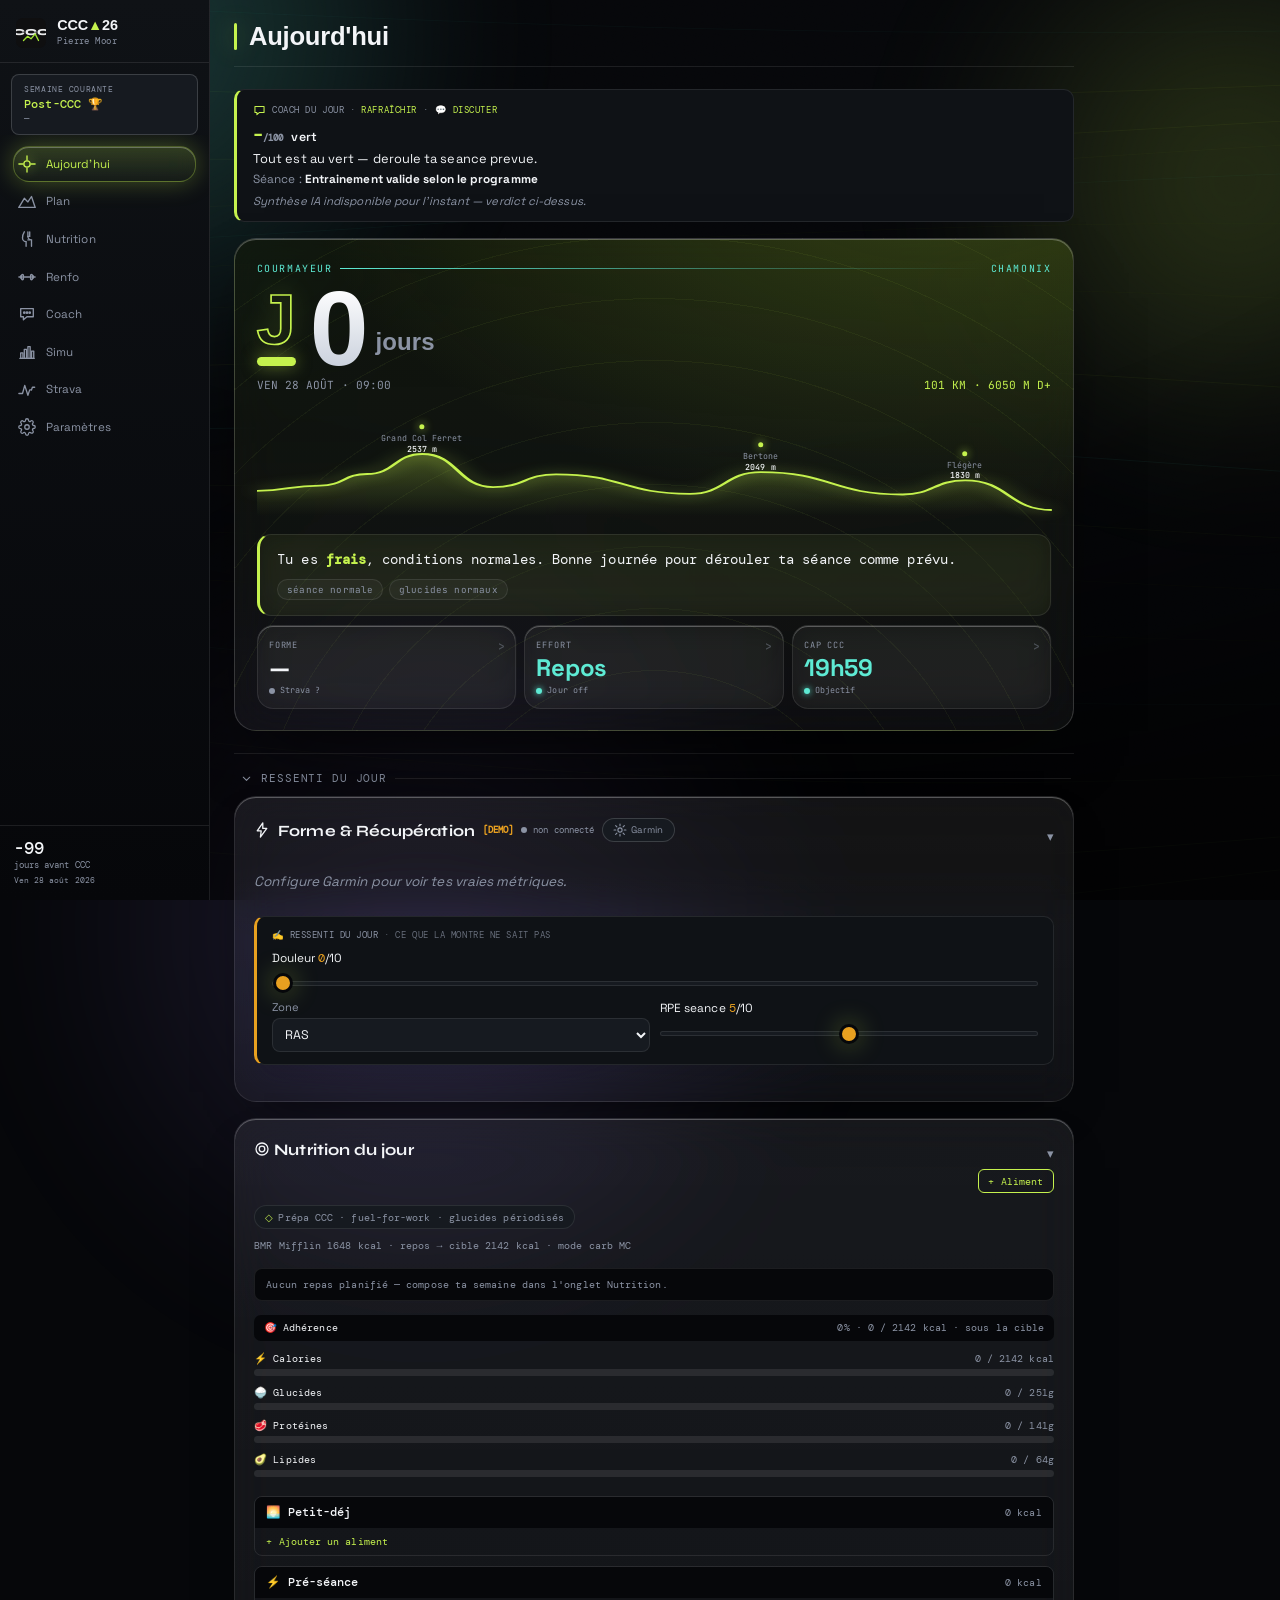
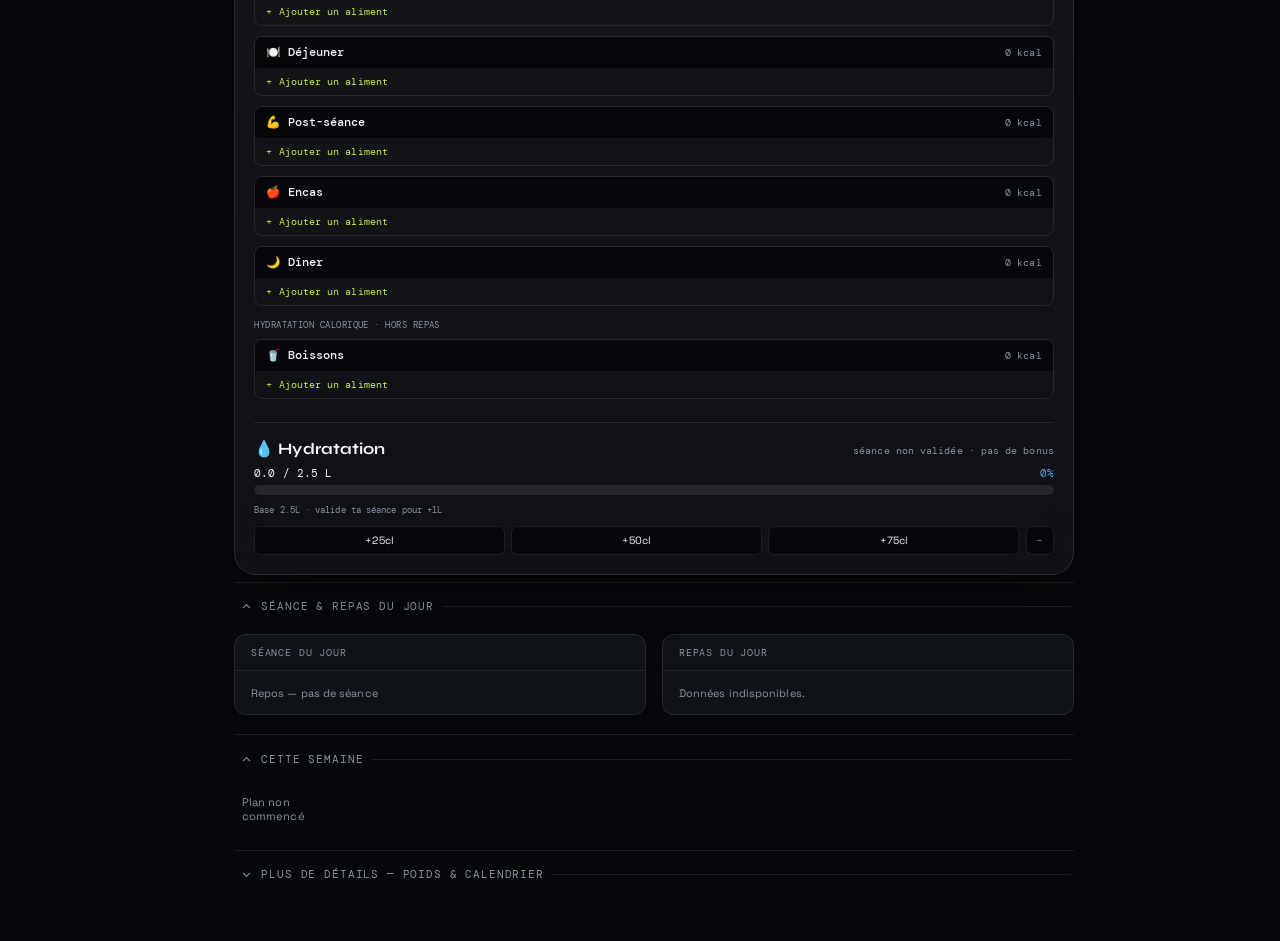
==== index.html @ d59de9a3 "Cockpit: carte Endurance Score (Garmin) dans la Forme + modale" ====
<!DOCTYPE html>
<html lang="fr">
<head>
<meta charset="UTF-8">
<meta name="viewport" content="width=device-width, initial-scale=1.0, viewport-fit=cover">
<title>CCC 2026 — Pierre Moor</title>
<link rel="manifest" href="[data-uri]">
<meta name="theme-color" content="#0f0f10">
<meta name="apple-mobile-web-app-capable" content="yes">
<meta name="apple-mobile-web-app-status-bar-style" content="black-translucent">
<meta name="apple-mobile-web-app-title" content="CCC 2026">
<link rel="icon" type="image/svg+xml" href='data:image/svg+xml,<svg xmlns="http://www.w3.org/2000/svg" viewBox="0 0 36 36"><rect width="36" height="36" rx="8" fill="%230f0f10"/><text x="18" y="20" font-family="sans-serif" font-weight="800" font-size="11" fill="%23e8e9ea" text-anchor="middle">CCC</text><path d="M9 27 L14 22 L18 25 L23 19 L27 27" fill="none" stroke="%23a3e635" stroke-width="1.6" stroke-linecap="round" stroke-linejoin="round"/></svg>'>
<link rel="apple-touch-icon" href="[data-uri]">
<style>
@import url('https://fonts.googleapis.com/css2?family=DM+Mono:wght@400;500&family=Syne:wght@700;800&family=Space+Grotesk:wght@400;500;700&display=swap');
@import url('https://fonts.googleapis.com/css2?family=Sora:wght@400;600;700;800&family=Space+Mono:wght@400;700&family=Bricolage+Grotesque:wght@400;700;800&family=Fraunces:opsz,wght@9..144,400;9..144,600;9..144,700&family=Hanken+Grotesk:wght@400;500;700&family=Unbounded:wght@400;700;800&family=JetBrains+Mono:wght@400;700&display=swap');

:root {
  --bg:#0f0f10; --surface:#16171a; --surface2:#1c1d21; --surface3:#202126;
  --border:#242528; --border2:#2e2f33; --text:#e8e9ea; --muted:#868992;
  --blue:#5ba3e8; --blue-bg:#0d2035;
  --green:#5ec27a; --green-bg:#0d2010;
  --orange:#e8a020; --orange-bg:#2a1a00;
  --red:#ef4444; --red-bg:#3a1010;
  --purple:#a78bfa; --purple-bg:#1e1535;
  --accent:#a3e635; --accent-dim:rgba(163,230,53,0.08); --accent-mid:rgba(163,230,53,0.18);
  --shadow:none;
  --sw:210px; --sw-c:54px;
}
html[data-theme="light"] {
  --bg:#f4f4f0; --surface:#ffffff; --surface2:#f4f4f0; --surface3:#ececE6;
  --border:#e3e3de; --border2:#d8d8d2; --text:#1a1a1c; --muted:#8a8d92;
  --blue:#3d7fc4; --blue-bg:#e3eef9;
  --green:#4e9c5f; --green-bg:#e6f3e9;
  --orange:#c47d10; --orange-bg:#fbf0dc;
  --red:#d63838; --red-bg:#fbe5e5;
  --purple:#8b6fe0; --purple-bg:#eee8fc;
  --accent:#6fa82a; --accent-dim:rgba(111,168,42,0.10); --accent-mid:rgba(111,168,42,0.20);
  --shadow:0 1px 3px rgba(0,0,0,0.06);
}
*{box-sizing:border-box;margin:0;padding:0;-webkit-tap-highlight-color:transparent}
html{scroll-behavior:smooth}
body{font-family:'Space Grotesk',-apple-system,sans-serif;font-weight:400;background:var(--bg);color:var(--text);min-height:100vh;display:flex;transition:background .25s ease,color .25s ease}

/* ── SIDEBAR ── */
.sidebar{position:fixed;top:0;left:0;bottom:0;width:var(--sw);background:var(--surface);border-right:1px solid var(--border);display:flex;flex-direction:column;z-index:200;transition:width .2s ease;overflow:hidden}
.sb-brand{padding:1.1rem 1rem 0.9rem;border-bottom:1px solid var(--border);display:flex;align-items:center;gap:0.7rem;flex-shrink:0}
.logo-svg{width:30px;height:30px;flex-shrink:0}
.sb-brand-text{}
.sb-brand-name{font-family:'Syne',sans-serif;font-weight:800;font-size:0.9rem;letter-spacing:-0.02em;white-space:nowrap;line-height:1}
.sb-brand-name span{color:var(--accent)}
.sb-brand-sub{font-family:'DM Mono',monospace;font-size:0.55rem;color:var(--muted);letter-spacing:0.05em;margin-top:2px}

.sb-week-block{margin:0.7rem 0.7rem 0;padding:0.55rem 0.75rem;background:var(--surface2);border:1px solid var(--border2);border-radius:8px;flex-shrink:0;overflow:hidden}
.sbw-label{font-family:'DM Mono',monospace;font-size:0.52rem;color:var(--muted);text-transform:uppercase;letter-spacing:0.07em;white-space:nowrap}
.sbw-val{font-family:'DM Mono',monospace;font-size:0.72rem;color:var(--accent);font-weight:500;margin-top:2px;white-space:nowrap}
.sbw-sub{font-family:'DM Mono',monospace;font-size:0.58rem;color:var(--muted);margin-top:1px;white-space:nowrap}

.sb-nav{flex:1;padding:0.7rem 0.45rem;display:flex;flex-direction:column;gap:2px;overflow-y:auto;overflow-x:hidden}
.sn{display:flex;align-items:center;gap:0.65rem;padding:0.55rem 0.65rem;border-radius:7px;cursor:pointer;border:none;background:transparent;color:var(--muted);text-align:left;transition:all .12s;width:100%;white-space:nowrap;position:relative}
.sn:hover{background:var(--surface2);color:var(--text)}
.sn.active{background:var(--accent-dim);color:var(--accent)}
.sn.active .sn-ico svg{stroke:var(--accent)}
.sn-plusbtn{display:none}
.plus-list{display:flex;flex-direction:column;gap:0.55rem}
.plus-row{display:flex;align-items:center;gap:0.85rem;width:100%;min-height:56px;padding:0.7rem 0.9rem;background:var(--surface);border:1px solid var(--border);border-radius:12px;cursor:pointer;text-align:left;color:var(--text);transition:background .12s}
.plus-row:hover,.plus-row:active{background:var(--surface2)}
.plus-ico{flex-shrink:0;display:flex;color:var(--accent)}
.plus-txt{flex:1;min-width:0;display:flex;flex-direction:column;gap:2px}
.plus-t{font-family:'Syne',sans-serif;font-weight:600;font-size:0.9rem;color:var(--text)}
.plus-s{font-family:'DM Mono',monospace;font-size:0.62rem;color:var(--muted)}
.plus-arr{flex-shrink:0;font-size:1.3rem;color:var(--muted);line-height:1}
.sn-ico{width:18px;height:18px;flex-shrink:0;display:flex;align-items:center;justify-content:center}
.sn-ico svg{width:18px;height:18px;stroke:currentColor}
.sn-lbl{font-size:0.73rem;font-family:'Space Grotesk',sans-serif;font-weight:400}
.sn-bdg{margin-left:auto;background:var(--red);color:white;font-size:0.5rem;font-family:'DM Mono',monospace;padding:1px 5px;border-radius:10px;min-width:16px;text-align:center;display:none}

.sb-foot{padding:0.75rem 0.85rem;border-top:1px solid var(--border);flex-shrink:0;overflow:hidden}
.sb-ccc{font-family:'DM Mono',monospace;font-size:0.58rem;color:var(--muted);white-space:nowrap;line-height:1.6}
.sb-ccc strong{display:block;font-size:1.05rem;color:var(--text);font-weight:500;line-height:1.2}

/* ── MAIN ── */
.main{margin-left:var(--sw);flex:1;min-height:100vh;transition:margin-left .2s ease}
.panel{display:none;padding:1.4rem 1.5rem 3rem}
.panel.active{display:block}
.inner{max-width:840px}

/* ── PAGE TITLE ── */
.ptitle{font-family:'Syne',sans-serif;font-weight:700;font-size:1.4rem;letter-spacing:-0.025em;margin-bottom:1.5rem;padding-bottom:0.85rem;border-bottom:1px solid var(--border);display:flex;align-items:baseline;gap:0.75rem;flex-wrap:wrap}
.ptitle-sub{font-family:'DM Mono',monospace;font-size:0.62rem;color:var(--muted);font-weight:400;letter-spacing:0.05em;text-transform:uppercase}

/* ── SEC ── */
.sec{font-family:'DM Mono',monospace;font-size:0.66rem;letter-spacing:0.12em;text-transform:uppercase;color:var(--muted);margin:2rem 0 0.85rem;padding-bottom:0.4rem;border-bottom:1px solid var(--border)}
.sec-first{margin-top:0}

/* ── BADGE ── */
.badge{font-family:'DM Mono',monospace;font-size:0.6rem;font-weight:500;padding:2px 8px;border-radius:20px;text-align:center;display:inline-block}
.lc{background:var(--blue-bg);color:var(--blue)}
.mc{background:var(--green-bg);color:var(--green)}
.hc{background:var(--orange-bg);color:var(--orange)}

/* ── TODAY ── */
.today-hero{background:var(--surface);border:1px solid var(--border);border-radius:12px;padding:1.3rem 1.4rem;margin-bottom:1.2rem;border-left:3px solid var(--accent);display:grid;grid-template-columns:1fr auto;gap:1.2rem;align-items:start}
.th-label{font-family:'DM Mono',monospace;font-size:0.64rem;color:var(--accent);text-transform:uppercase;letter-spacing:0.1em;margin-bottom:0.4rem}
.th-title{font-family:'Syne',sans-serif;font-weight:700;font-size:1.2rem;line-height:1.2;margin-bottom:0.4rem}
.th-sub{font-size:0.8rem;color:var(--muted);line-height:1.5;margin-bottom:0.75rem}
.th-pills{display:flex;gap:0.4rem;flex-wrap:wrap}
.th-stat{text-align:right}
.th-num{font-family:'Syne',sans-serif;font-weight:800;font-size:2rem;letter-spacing:-0.04em;color:var(--accent);line-height:1}
.th-numlab{font-family:'DM Mono',monospace;font-size:0.58rem;color:var(--muted);margin-top:2px}

.today-grid{display:grid;grid-template-columns:1fr 1fr;gap:1rem;margin-bottom:1.2rem}
.today-block{background:var(--surface);border:1px solid var(--border);border-radius:12px;overflow:hidden}
.tb-head{padding:0.7rem 1rem;border-bottom:1px solid var(--border);font-family:'DM Mono',monospace;font-size:0.64rem;color:var(--muted);text-transform:uppercase;letter-spacing:0.08em;display:flex;align-items:center;justify-content:space-between}
.tb-body{padding:0.9rem 1rem}

/* Training today */
.today-session{display:flex;flex-direction:column;gap:5px}
.ts-title{font-size:0.95rem;font-weight:500;line-height:1.3}
.ts-sub{font-size:0.78rem;color:var(--muted);line-height:1.5}
.ts-done-btn{margin-top:0.6rem;padding:7px 14px;border-radius:7px;border:1px solid var(--border2);background:transparent;color:var(--muted);font-size:0.72rem;font-family:'DM Mono',monospace;cursor:pointer;transition:all .15s;display:inline-block}
.ts-done-btn.done{background:var(--green-bg);border-color:var(--green);color:var(--green)}
.ts-tip{margin-top:0.6rem;font-size:0.74rem;line-height:1.5;color:var(--muted);background:var(--accent-dim);border-left:2px solid var(--accent);border-radius:0 6px 6px 0;padding:0.5rem 0.6rem;display:flex;gap:0.4rem;align-items:flex-start}
.ts-tip svg{flex-shrink:0;margin-top:1px}

/* Meal today */
.today-meal{display:flex;flex-direction:column;gap:7px}
.tm-row{display:flex;flex-direction:column;gap:2px}
.tm-label{font-family:'DM Mono',monospace;font-size:0.6rem;color:var(--muted);text-transform:uppercase;letter-spacing:0.05em}
.tm-val{font-size:0.8rem;line-height:1.4}
.tm-sep{height:1px;background:var(--border);margin:2px 0}

/* Week overview */
.week-strip{display:grid;grid-template-columns:repeat(7,1fr);gap:5px;margin-bottom:1.2rem}
.ws-day{background:var(--surface);border:1px solid var(--border);border-radius:8px;padding:6px 4px;min-width:0;display:flex;flex-direction:column;align-items:center;gap:4px;cursor:pointer;transition:all .12s}
.ws-day:hover{border-color:var(--border2)}
.ws-day.today{border-color:var(--accent);background:var(--accent-dim)}
.ws-day.done{opacity:0.45}
.ws-dname{font-family:'DM Mono',monospace;font-size:0.64rem;color:var(--muted);text-transform:uppercase}
.ws-day.today .ws-dname{color:var(--accent)}
.ws-check{width:14px;height:14px;border:1px solid var(--border2);border-radius:3px;display:flex;align-items:center;justify-content:center;font-size:8px;transition:all .12s}
.ws-day.done .ws-check{background:var(--green-bg);border-color:var(--green);color:var(--green)}
.ws-sess{font-size:0.62rem;color:var(--muted);text-align:center;line-height:1.3;padding:0 2px;width:100%;overflow-wrap:anywhere;word-break:break-word}
.ws-day.today .ws-sess{color:var(--text)}

/* Bloc repliable « Plus de détails » (3e couche) */
.more-block{margin-top:0.4rem;border-top:1px solid var(--border);padding-top:0.4rem}
.more-block>summary{list-style:none;cursor:pointer;display:flex;align-items:center;gap:0.5rem;padding:0.7rem 0.2rem;font-family:'DM Mono',monospace;font-size:0.66rem;letter-spacing:0.08em;text-transform:uppercase;color:var(--muted);transition:color .15s}
.more-block>summary::-webkit-details-marker{display:none}
.more-block>summary:hover{color:var(--text)}
.more-block>summary .more-chevron{transition:transform .2s ease;display:inline-flex}
.more-block[open]>summary .more-chevron{transform:rotate(180deg)}
.more-block>summary .more-line{flex:1;height:1px;background:var(--border)}
.more-inner{padding-top:0.6rem}

/* Carte « Objectifs S{n} » repliable (aperçu mini-barre visible même replié) */
.gauges-card>summary{list-style:none;cursor:pointer}
.gauges-card>summary::-webkit-details-marker{display:none}
.gauges-card .gauges-chevron{transition:transform .2s ease}
.gauges-card[open] .gauges-chevron{transform:rotate(180deg)}
.gauges-card[open] .gauges-mini{display:none}

/* ── PLAN ── */
.phase-bar{display:grid;grid-template-columns:repeat(5,1fr);gap:6px;margin-bottom:1.2rem}
.phase-seg{padding:9px 6px;border-radius:8px;text-align:center;border:1px solid var(--border)}
.m1{background:var(--blue-bg)} .m2{background:var(--green-bg)} .m3{background:var(--orange-bg)} .tap{background:var(--surface2)} .ccc-seg{background:var(--red-bg);border-color:var(--red)}
.pseg-l{font-family:'Syne',sans-serif;font-weight:700;font-size:0.74rem}
.pseg-s{font-size:0.62rem;margin-top:3px;opacity:.7}
.back-link{display:inline-flex;align-items:center;gap:0.35rem;background:var(--surface2,#1c1d21);border:1px solid var(--border,#242528);color:var(--text,#e8e9ea);font-family:'DM Mono',monospace;font-size:0.74rem;cursor:pointer;padding:0.6rem 1rem;border-radius:10px;margin-bottom:0.9rem;min-height:44px;box-sizing:border-box;-webkit-tap-highlight-color:transparent}
.back-link:active{background:var(--surface3,#202126);transform:scale(0.97)}
.m1 .pseg-l{color:var(--blue)} .m2 .pseg-l{color:var(--green)} .m3 .pseg-l{color:var(--orange)} .tap .pseg-l{color:var(--muted)} .ccc-seg .pseg-l{color:var(--red)}

.vol-row{display:flex;flex-direction:column;margin-bottom:6px}
.vol-main{display:flex;align-items:center;gap:8px}
.vlbl{font-size:0.66rem;color:var(--muted);font-family:'DM Mono',monospace;width:112px;flex-shrink:0}
.vbar{height:5px;border-radius:3px;background:var(--surface2);flex:1;overflow:hidden}
.vfill{height:100%;border-radius:3px;background:var(--blue);transition:width .8s ease}
.vval{font-size:0.68rem;color:var(--text);font-weight:500;width:40px;text-align:right;flex-shrink:0;font-family:'DM Mono',monospace}
.vevt{font-size:0.6rem;color:var(--orange);font-family:'DM Mono',monospace;padding-left:120px;margin-top:1px}

.p-tabs{display:flex;gap:5px;margin-bottom:9px;flex-wrap:wrap}
.p-tab{padding:7px 15px;font-size:0.78rem;border-radius:7px;border:1px solid var(--border);background:transparent;color:var(--muted);cursor:pointer;transition:all .15s;font-family:'Space Grotesk',sans-serif}
.p-tab.active{background:var(--surface2);color:var(--blue);border-color:var(--blue-bg)}
.p-wtabs{display:flex;gap:4px;margin-bottom:9px;flex-wrap:wrap}
.p-wtab{padding:5px 12px;font-size:0.72rem;border-radius:6px;border:1px solid var(--border);background:transparent;color:var(--muted);cursor:pointer;font-family:'DM Mono',monospace;transition:all .15s}
.p-wtab.active{background:var(--surface2);color:var(--text);border-color:var(--border2)}

.day-row{display:grid;grid-template-columns:72px 46px 1fr;gap:9px;align-items:start;padding:11px 13px;background:var(--surface);border:1px solid var(--border);border-radius:9px;margin-bottom:5px;cursor:pointer;transition:all .12s;user-select:none}
.day-row:hover{border-color:var(--border2)}
.day-row.special{border-color:#6b4a00;background:#1a1200}
.day-row.done{opacity:.4}
.dname{font-size:0.82rem;font-weight:600;display:flex;align-items:center;gap:5px}
.dcheck{width:15px;height:15px;border:1px solid var(--border2);border-radius:3px;flex-shrink:0;display:flex;align-items:center;justify-content:center;font-size:8px}
.day-row.done .dcheck{background:var(--green-bg);border-color:var(--green);color:var(--green)}
.stext{font-size:0.85rem;line-height:1.5}
.ssub{font-size:0.72rem;color:var(--muted);margin-top:2px;line-height:1.4}
.dmeta{font-family:'DM Mono',monospace;font-size:0.6rem;color:var(--muted);margin-top:3px}
.day-exp{display:inline-block;font-family:'DM Mono',monospace;font-size:0.58rem;color:var(--blue);margin-top:5px;cursor:pointer;user-select:none}
.day-exp.open{color:var(--accent)}
.wk-role{font-family:'DM Mono',monospace;font-size:0.62rem;text-transform:uppercase;letter-spacing:0.05em;padding:0.4rem 0.7rem;margin-bottom:8px;background:var(--surface);border-radius:7px;font-weight:700}
.day-detail{background:var(--surface2,#1c1d21);border:1px solid var(--border);border-top:none;border-radius:0 0 9px 9px;margin:-7px 0 7px;padding:0.75rem 0.9rem}
.dd-type{font-family:'Syne',sans-serif;font-weight:700;font-size:0.82rem;color:var(--text);display:flex;flex-wrap:wrap;align-items:center;gap:0.5rem;margin-bottom:0.5rem}
.dd-zone{font-family:'DM Mono',monospace;font-size:0.56rem;font-weight:400;color:var(--accent);background:var(--bg,#0f0f10);padding:0.15rem 0.45rem;border-radius:6px}
.dd-chips{display:flex;flex-wrap:wrap;gap:0.35rem;margin-bottom:0.5rem}
.dd-chip{display:inline-flex;align-items:center;gap:3px;font-family:'DM Mono',monospace;font-size:0.58rem;color:var(--muted);background:var(--bg,#0f0f10);padding:0.2rem 0.45rem;border-radius:6px}
.dd-renfo{margin-top:0.3rem}
.dd-renfo-h{display:flex;align-items:center;gap:0.35rem;font-family:'Syne',sans-serif;font-size:0.7rem;color:var(--text);margin-bottom:0.4rem}
.dd-exo{display:flex;justify-content:space-between;gap:0.6rem;padding:0.32rem 0;border-bottom:1px solid var(--border)}
.dd-exo-n{font-size:0.7rem;color:var(--text)}
.dd-exo-d{font-family:'DM Mono',monospace;font-size:0.58rem;color:var(--muted);text-align:right;flex-shrink:0}
.dd-renfo-note{font-family:'DM Mono',monospace;font-size:0.52rem;color:var(--muted);margin-top:0.45rem;font-style:italic}
.dd-brief{margin-top:0.5rem}
.dd-b-obj{font-size:0.7rem;color:var(--text);line-height:1.45;background:var(--bg,#0f0f10);border-radius:7px;padding:0.5rem 0.6rem;margin-bottom:0.6rem}
.dd-b-h{font-family:'DM Mono',monospace;font-size:0.56rem;text-transform:uppercase;letter-spacing:0.05em;color:var(--accent);margin:0.55rem 0 0.3rem}
.dd-b-h.warn-h{color:var(--orange)}
.dd-b-list{margin:0;padding-left:1.05rem;list-style:disc}
.dd-b-list li{font-size:0.68rem;color:var(--text);line-height:1.5;margin-bottom:0.28rem}
.dd-b-list.warn li{color:var(--muted)}
.dd-b-fuel{font-size:0.68rem;color:var(--text);line-height:1.45;background:rgba(224,138,40,0.08);border-left:2px solid var(--orange);border-radius:6px;padding:0.45rem 0.6rem;margin-top:0.55rem}
.dd-note{font-size:0.68rem;color:var(--text);margin-top:0.5rem;padding-left:0.5rem;border-left:2px solid var(--accent);line-height:1.4}
.dd-mode{font-family:'DM Mono',monospace;font-size:0.56rem;color:var(--muted);margin-top:0.6rem;line-height:1.4;display:flex;align-items:flex-start;gap:0.3rem}
.dd-actions{display:flex;flex-wrap:wrap;gap:0.4rem;margin-top:0.7rem;padding-top:0.6rem;border-top:1px solid var(--border)}
.dd-act{display:inline-flex;align-items:center;gap:0.3rem;font-family:'DM Mono',monospace;font-size:0.6rem;color:var(--text);background:var(--bg,#0f0f10);border:1px solid var(--border);border-radius:7px;padding:0.35rem 0.6rem;cursor:pointer;user-select:none}
.dd-act:hover{border-color:var(--accent);color:var(--accent)}
.wk-reset{text-align:center;margin:0.3rem 0 0.6rem}
.wk-reset .dd-act{color:var(--red,#e05260)}
.plan-pick-day{display:flex;align-items:center;gap:0.6rem;padding:0.55rem 0.7rem;border:1px solid var(--border);border-radius:9px;margin-bottom:0.45rem;background:var(--surface);cursor:pointer}
.plan-pick-day:hover{border-color:var(--accent)}
.plan-rep{display:flex;align-items:center;gap:0.5rem;padding:0.6rem 0.7rem;border:1px solid var(--border);border-radius:9px;margin-bottom:0.5rem;background:var(--surface);cursor:pointer;font-family:'DM Mono',monospace;font-size:0.72rem;color:var(--text)}
.plan-rep:hover{border-color:var(--accent)}

.cards{display:grid;grid-template-columns:repeat(auto-fit,minmax(140px,1fr));gap:8px}
.card{background:var(--surface);border:1px solid var(--border);border-radius:9px;padding:12px}
.ctitle{font-size:0.8rem;font-weight:600;margin-bottom:3px}
.cdesc{font-size:0.72rem;color:var(--muted);line-height:1.5}
.cwhen{font-size:0.64rem;color:var(--blue);margin-top:6px;padding-top:5px;border-top:1px solid var(--border);font-family:'DM Mono',monospace}
.bb3{display:grid;grid-template-columns:repeat(3,1fr);gap:6px;margin-top:8px}
.bbc{background:var(--surface2);border-radius:8px;padding:10px;text-align:center;border:1px solid var(--border)}
.bbr{font-family:'Syne',sans-serif;font-size:1rem;font-weight:700}
.bbl{font-size:0.62rem;color:var(--muted);margin-top:2px;font-family:'DM Mono',monospace}
.bbv{font-size:0.66rem;color:var(--blue);margin-top:3px}

/* ── NUTRITION ── */
.gabarits{display:grid;grid-template-columns:repeat(3,1fr);gap:7px;margin-bottom:1rem}
.gabarit{border-radius:9px;border:1px solid var(--border);overflow:hidden}
.gabarit-header{padding:0.6rem 0.85rem;display:flex;align-items:center;gap:0.4rem}
.gabarit.low .gabarit-header{background:var(--blue-bg);border-bottom:1px solid var(--blue)}
.gabarit.med .gabarit-header{background:var(--green-bg);border-bottom:1px solid var(--green)}
.gabarit.high .gabarit-header{background:var(--orange-bg);border-bottom:1px solid var(--orange)}
.ndot{width:6px;height:6px;border-radius:50%;flex-shrink:0}
.low .ndot{background:var(--blue)} .med .ndot{background:var(--green)} .high .ndot{background:var(--orange)}
.gname{font-family:'Syne',sans-serif;font-weight:700;font-size:0.71rem}
.low .gname{color:var(--blue)} .med .gname{color:var(--green)} .high .gname{color:var(--orange)}
.gtrig{font-family:'DM Mono',monospace;font-size:0.55rem;color:var(--muted);margin-left:auto}
.gbody{padding:0.7rem 0.85rem;background:var(--surface)}
.ggoal{font-size:0.64rem;color:var(--muted);font-style:italic;margin-bottom:0.6rem;line-height:1.5}
.meal{display:flex;gap:0.4rem;margin-bottom:0.4rem}
.mtime{font-family:'DM Mono',monospace;font-size:0.53rem;color:var(--muted);min-width:38px;padding-top:1px;text-transform:uppercase;letter-spacing:0.04em}
.mcont{font-size:0.65rem;line-height:1.5;opacity:.88}
.mqty{font-family:'DM Mono',monospace;font-size:0.55rem;color:var(--blue);font-weight:500;margin-left:2px}
.ghack{margin-top:0.6rem;padding:0.4rem 0.55rem;background:var(--accent-dim);border-left:2px solid var(--accent);border-radius:0 4px 4px 0;font-size:0.6rem;color:var(--accent);line-height:1.5}
.banque{display:grid;grid-template-columns:repeat(2,1fr);gap:7px;margin-bottom:1rem}
.bc{background:var(--surface);border:1px solid var(--border);border-radius:9px;padding:0.75rem 0.85rem}
.bc-title{font-family:'Syne',sans-serif;font-weight:700;font-size:0.7rem;margin-bottom:0.1rem}
.bc-note{font-size:0.58rem;color:var(--muted);font-style:italic;margin-bottom:0.45rem}
.tags{display:flex;flex-wrap:wrap;gap:0.22rem}
.tag{font-family:'DM Mono',monospace;font-size:0.56rem;padding:2px 5px;border-radius:4px;border:1px solid var(--border2);color:var(--text);opacity:.75}
.tag.sub{opacity:.38;border-style:dashed}
.algo{background:var(--surface);border:1px solid var(--border);border-radius:9px;padding:0.9rem 1rem}
.atitle{font-family:'Syne',sans-serif;font-weight:700;font-size:0.8rem;margin-bottom:0.3rem;color:var(--accent)}
.ascen{font-size:0.65rem;color:var(--muted);font-style:italic;margin-bottom:0.7rem;line-height:1.5}
.asteps{display:flex;flex-direction:column;gap:0.38rem}
.astep{display:flex;gap:0.65rem;align-items:flex-start}
.asnum{font-family:'DM Mono',monospace;font-size:0.55rem;color:var(--accent);background:var(--accent-dim);border-radius:50%;width:16px;height:16px;display:flex;align-items:center;justify-content:center;flex-shrink:0}
.aslbl{font-size:0.58rem;color:var(--muted);font-family:'DM Mono',monospace;min-width:50px}
.ascont{font-size:0.68rem;line-height:1.5;opacity:.9}
.ares{margin-top:0.7rem;padding:0.5rem 0.75rem;background:var(--accent-dim);border-radius:6px;font-size:0.65rem;color:var(--accent);line-height:1.5}
.cleg{display:flex;gap:0.45rem;flex-wrap:wrap;padding:0.55rem 0.85rem;background:var(--surface2);border:1px solid var(--border);border-radius:7px;margin-bottom:1rem;align-items:center}
.cleg-lbl{font-family:'DM Mono',monospace;font-size:0.57rem;color:var(--muted);margin-right:0.3rem}

/* ── AGENDA ── */
.ag-nav{display:flex;gap:3px;flex-wrap:wrap;margin-bottom:0.9rem}
.ag-btn{font-family:'DM Mono',monospace;font-size:0.57rem;padding:3px 8px;border-radius:5px;border:1px solid var(--border);background:transparent;color:var(--muted);cursor:pointer;transition:all .12s}
.ag-btn:hover{color:var(--text);border-color:var(--border2);background:var(--surface2)}
.ag-btn.active{background:var(--surface2);color:var(--accent);border-color:var(--accent)}
.ag-head{display:flex;align-items:center;gap:0.65rem;flex-wrap:wrap;margin-bottom:0.7rem;padding-bottom:0.65rem;border-bottom:1px solid var(--border)}
.ag-htitle{font-family:'Syne',sans-serif;font-weight:800;font-size:0.9rem;letter-spacing:-0.02em}
.ag-hmeta{font-family:'DM Mono',monospace;font-size:0.58rem;color:var(--muted)}
.ag-pill{font-family:'DM Mono',monospace;font-size:0.55rem;font-weight:500;padding:2px 7px;border-radius:20px;margin-left:auto}
.ag-pill.m1{background:var(--blue-bg);color:var(--blue)}
.ag-pill.m2{background:var(--green-bg);color:var(--green)}
.ag-pill.m3{background:var(--orange-bg);color:var(--orange)}
.ag-pill.tap{background:var(--surface2);color:var(--muted)}
.ag-pill.race{background:var(--red-bg);color:var(--red)}
.ag-grid{display:grid;grid-template-columns:repeat(7,1fr);gap:4px;margin-bottom:1rem}
.ag-day{background:var(--surface);border:1px solid var(--border);border-radius:7px;overflow:hidden;display:flex;flex-direction:column}
.ag-day.special{border-color:#6b4a00;background:#1a1200}
.ag-day.ag-today{border-color:var(--accent);background:var(--accent-dim)}
.ag-dhead{padding:4px 6px;border-bottom:1px solid var(--border);display:flex;flex-direction:column;gap:2px}
.ag-dname{font-family:'Syne',sans-serif;font-weight:700;font-size:0.6rem}
.ag-dbody{padding:4px 6px;flex:1;display:flex;flex-direction:column;gap:3px}
.ag-meal{display:flex;flex-direction:column;gap:1px}
.ag-mlbl{font-family:'DM Mono',monospace;font-size:0.47rem;color:var(--muted);text-transform:uppercase;letter-spacing:0.04em}
.ag-mcont{font-size:0.59rem;line-height:1.4;opacity:.85}
.ag-msep{height:1px;background:var(--border);margin:2px 0}

/* ── RENFO ── */
.renfo-grid{display:grid;grid-template-columns:1fr 1fr;gap:7px;margin-bottom:1rem}
.rc{background:var(--surface);border:1px solid var(--border);border-radius:9px;overflow:hidden}
.rc-head{padding:0.6rem 0.85rem;border-bottom:1px solid var(--border)}
.rc-head.exc{background:var(--blue-bg)} .rc-head.plio{background:var(--orange-bg)}
.rc-head.gai{background:var(--green-bg)} .rc-head.chev{background:var(--purple-bg)}
.rc-title{font-family:'Syne',sans-serif;font-weight:700;font-size:0.71rem}
.rc-head.exc .rc-title{color:var(--blue)} .rc-head.plio .rc-title{color:var(--orange)}
.rc-head.gai .rc-title{color:var(--green)} .rc-head.chev .rc-title{color:var(--purple)}
.rc-body{padding:0.6rem 0.85rem}
.ex{padding:5px 0;border-bottom:1px solid var(--border)}
.ex:last-child{border-bottom:none}
.ex-h{display:flex;justify-content:space-between;align-items:flex-start;gap:5px;margin-bottom:2px}
.ex-n{font-size:0.69rem;font-weight:500}
.ex-s{font-family:'DM Mono',monospace;font-size:0.57rem;color:var(--accent);font-weight:500;white-space:nowrap;flex-shrink:0}
.ex-c{font-size:0.61rem;color:var(--muted);line-height:1.5}
.ex-bb{font-family:'DM Mono',monospace;font-size:0.52rem;margin-top:2px;padding:1px 5px;border-radius:10px;background:var(--surface2);color:var(--muted);display:inline-block}

/* Chrono */
.chrono{background:var(--surface2);border:1px solid var(--border);border-radius:10px;padding:0.85rem 1rem;margin-bottom:1rem;display:flex;align-items:center;gap:1rem}
.ch-time{font-family:'DM Mono',monospace;font-size:2rem;font-weight:500;color:var(--accent);min-width:100px;letter-spacing:0.02em}
.ch-lbl{font-family:'DM Mono',monospace;font-size:0.56rem;color:var(--muted);margin-top:2px}
.ch-btns{display:flex;gap:5px;margin-left:auto}
.ch-btn{font-family:'DM Mono',monospace;font-size:0.62rem;padding:6px 13px;border-radius:6px;border:1px solid var(--border2);background:var(--surface);color:var(--text);cursor:pointer;transition:all .15s}
.ch-btn.go{background:var(--accent-dim);border-color:var(--accent);color:var(--accent)}
.ch-btn:hover{border-color:var(--text)}

/* Programme */
.ptabs{display:flex;gap:3px;margin-bottom:7px}
.ptab{padding:5px 12px;font-size:0.68rem;border-radius:6px;border:1px solid var(--border);background:transparent;color:var(--muted);cursor:pointer;font-family:'Space Grotesk',sans-serif;transition:all .15s}
.ptab.active{background:var(--surface2);color:var(--purple);border-color:var(--purple-bg)}
.pwg{display:grid;grid-template-columns:repeat(2,1fr);gap:5px}
.pd{background:var(--surface);border:1px solid var(--border);border-radius:8px;padding:0.65rem 0.8rem}
.pd-name{font-family:'Syne',sans-serif;font-weight:700;font-size:0.7rem;margin-bottom:0.45rem}
.pd-ex{font-size:0.65rem;padding:3px 0;border-bottom:1px solid var(--border);display:flex;justify-content:space-between;align-items:baseline;gap:5px}
.pd-ex:last-child{border-bottom:none}
.pd-sets{font-family:'DM Mono',monospace;font-size:0.57rem;color:var(--accent);white-space:nowrap;flex-shrink:0}
.pnote{font-size:0.62rem;color:var(--muted);font-style:italic;margin-bottom:0.65rem;padding:0.45rem 0.7rem;background:var(--accent-dim);border-radius:6px;border-left:2px solid var(--accent);line-height:1.5}

/* ── RESPONSIVE ── */
@media(max-width:900px){
  :root{--sw:54px}
  .sb-brand-text,.sbw-label,.sbw-val,.sbw-sub,.sn-lbl,.sb-week-block{display:none}
  .sb-brand{padding:0.75rem;justify-content:center}
  .sn{justify-content:center;padding:0.7rem 0.45rem}
  .sn-ico{width:20px;height:20px}
  .sn-ico svg{width:20px;height:20px}
  .sb-nav{padding:0.45rem 0.2rem}
  .panel{padding:1rem 0.9rem 2.5rem}
  .gabarits,.ag-grid{grid-template-columns:repeat(2,1fr)}
  .banque,.renfo-grid,.pwg{grid-template-columns:1fr}
  .phase-bar{grid-template-columns:repeat(3,1fr)}
  .today-grid{grid-template-columns:1fr}
  .week-strip{grid-template-columns:repeat(4,1fr)}
}
@media(max-width:480px){
  .ag-grid{grid-template-columns:repeat(2,1fr)}
  .gabarits{grid-template-columns:1fr}
  .cards{grid-template-columns:repeat(2,1fr)}
  .week-strip{grid-template-columns:repeat(4,1fr)}
}

/* ═══════════════════════════════════════════════════════════
   MOBILE-FIRST — refonte ergonomie iPhone (Safari + PWA)
   Sidebar → barre de navigation en bas (pouce-friendly)
   ═══════════════════════════════════════════════════════════ */
@media (max-width: 768px) {
  /* La sidebar latérale devient une barre de navigation en bas */
  .sidebar {
    top: auto; bottom: 0; left: 0; right: 0;
    width: 100% !important; height: auto;
    flex-direction: row; align-items: stretch;
    border-right: none; border-top: 1px solid var(--border);
    z-index: 300;
    padding-bottom: env(safe-area-inset-bottom, 0);
    background: var(--surface);
  }
  /* Masquer brand et semaine dans la barre du bas (PAS le footer : il porte le toggle thème) */
  .sb-brand, .sb-week-block { display: none !important; }
  /* Toggle thème : footer sorti de la barre, aligné à droite au niveau du titre de page */
  .main { position: relative; }
  .sb-foot { display: block !important; position: absolute; top: calc(env(safe-area-inset-top, 0px) + 1rem); right: 0.85rem; bottom: auto; left: auto; width: auto; padding: 0 !important; border: none !important; background: transparent !important; z-index: 50; overflow: visible !important; }
  .sb-foot .sb-ccc { display: none !important; }
  #theme-toggle {
    width: auto !important; margin: 0 !important;
    padding: 0.3rem 0.6rem !important; border-radius: 6px !important;
    background: transparent !important; border: 1px solid var(--accent, #a3e635) !important;
    color: var(--accent, #a3e635) !important;
    font-family: 'DM Mono', monospace !important; font-size: 0.6rem !important;
    box-shadow: none !important;
  }
  #theme-toggle #theme-toggle-lbl { display: none !important; }
  #theme-toggle #theme-toggle-icon { font-size: 0.85rem; line-height: 1; }
  /* Laisser de la place au toggle pour ne pas chevaucher un titre long */
  .ptitle { padding-right: 3.2rem; }
  /* La nav prend toute la largeur, items répartis */
  .sb-nav {
    display: flex !important; flex-direction: row !important;
    width: 100%; padding: 0 !important; gap: 0;
    justify-content: space-around; align-items: stretch;
    overflow: visible;
  }
  .sn {
    flex: 1; flex-direction: column !important; gap: 3px !important;
    justify-content: center !important; align-items: center;
    padding: 0.5rem 0.2rem !important; border-radius: 0 !important;
    font-size: 0.5rem;
  }
  .sn-lbl {
    display: block !important; font-size: 0.62rem !important;
    white-space: nowrap; letter-spacing: 0;
  }
  .sn-ico { width: 22px !important; height: 22px !important; }
  .sn-ico svg { width: 22px !important; height: 22px !important; }
  .sn.active { background: transparent !important; }
  .sn.active .sn-lbl { color: var(--accent); }
  /* Bottom-bar mobile : 5 primaires + Plus. Les secondaires passent dans l'onglet Plus. */
  .sn-more { display: none !important; }
  .sn-plusbtn { display: flex !important; }

  /* Le contenu principal n'a plus de marge gauche, mais une marge basse pour la barre */
  .main { margin-left: 0 !important; padding-bottom: 70px; }
  .panel { padding: 1rem 0.85rem calc(80px + env(safe-area-inset-bottom, 0)) !important; }

  /* Titre de page plus compact */
  .ptitle { font-size: 1.05rem !important; margin-bottom: 0.9rem; padding-top: env(safe-area-inset-top, 0); }

  /* Toutes les grilles inline à colonnes multiples passent en lisible */
  .today-grid, .cards, .gabarits, .ag-grid, .banque, .renfo-grid, .pwg {
    grid-template-columns: 1fr !important;
  }
  /* Les tuiles métriques Garmin : 2 colonnes max, jamais serrées */
  [style*="repeat(auto-fit,minmax(130px"], [style*="repeat(auto-fit,minmax(135px"] {
    grid-template-columns: repeat(2, 1fr) !important;
  }

  /* Modales : prennent tout l'écran avec marges minimes + scroll */
  [id$="-overlay"] > div, [id$="-modal"] > div {
    max-width: 100% !important; width: 100% !important;
    max-height: 90vh !important;
    margin: 0 0.5rem;
  }

  /* Cartes : padding réduit pour gagner de la largeur utile */
  .forme-block,
  [id="garmin-activities-card"], [id="garmin-gauges-card"], [id="nutri-hydra-card"] {
    padding: 1rem !important;
  }

  /* Tableaux larges (édition plan) : scroll horizontal propre */
  table { font-size: 0.65rem; }

  /* Inputs assez grands pour le tactile (évite le zoom auto iOS si >=16px) */
  input, select, textarea { font-size: 16px !important; }
}

@media (max-width: 400px) {
  /* Très petits écrans : tuiles métriques en 1 colonne si vraiment étroit */
  .week-strip, .ag-grid { gap: 2px; }
  .ptitle-sub { display: none; }
}

.live-clock {
  display: flex; flex-direction: column; align-items: flex-end;
  font-family: 'DM Mono', monospace;
}
.lc-time { font-size: 1.4rem; font-weight: 500; color: var(--accent); letter-spacing: 0.05em; line-height: 1; }
.lc-date { font-size: 0.65rem; color: var(--muted); margin-top: 4px; letter-spacing: 0.04em; }

.mini-cal {
  background: var(--surface); border: 1px solid var(--border);
  border-radius: 10px; padding: 0.85rem 1rem; margin-bottom: 1rem;
}
.mc-head {
  display: flex; align-items: center; justify-content: space-between;
  margin-bottom: 0.65rem;
}
.mc-month {
  font-family: 'Syne', sans-serif; font-weight: 700; font-size: 0.85rem;
  text-transform: capitalize;
}
.mc-nav {
  display: flex; gap: 4px;
}
.mc-arrow {
  background: var(--surface2); border: 1px solid var(--border2);
  color: var(--muted); width: 22px; height: 22px;
  border-radius: 5px; cursor: pointer;
  display: flex; align-items: center; justify-content: center;
  font-size: 0.7rem; transition: all 0.15s;
}
.mc-arrow:hover { color: var(--text); border-color: var(--text); }
.mc-grid {
  display: grid; grid-template-columns: repeat(7, 1fr); gap: 3px;
}
.mc-dh {
  font-family: 'DM Mono', monospace; font-size: 0.5rem;
  color: var(--muted); text-align: center; padding: 4px 0;
  text-transform: uppercase; letter-spacing: 0.05em;
}
.mc-cell {
  aspect-ratio: 1; display: flex; flex-direction: column;
  align-items: center; justify-content: center; gap: 1px;
  border-radius: 5px; cursor: pointer;
  font-family: 'DM Mono', monospace; font-size: 0.65rem;
  position: relative; transition: all 0.12s;
  border: 1px solid transparent;
}
.mc-cell:hover { background: var(--surface2); }
.mc-cell.other { color: var(--border2); cursor: default; }
.mc-cell.other:hover { background: transparent; }
.mc-cell.today {
  background: var(--accent-dim); border-color: var(--accent);
  color: var(--accent); font-weight: 500;
}
.mc-cell.in-plan {
  background: var(--blue-bg);
  color: var(--blue);
}
.mc-cell.today.in-plan {
  background: var(--accent-dim); color: var(--accent);
}
.mc-cell.ccc {
  background: var(--red-bg); color: var(--red);
  border-color: var(--red); font-weight: 600;
}
.mc-cell.has-session::after {
  content: ''; width: 3px; height: 3px; border-radius: 50%;
  background: var(--accent); position: absolute; bottom: 3px;
}
.mc-cell.has-session.today::after { background: var(--accent); }
.mc-cell.has-session.done::after { background: var(--green); }

/* ── JOURNAL (historique consultable) ── */
#journal-cal .mc-cell.future { color: var(--border2); cursor: default; }
#journal-cal .mc-cell.future:hover { background: transparent; }
#journal-cal .mc-cell.has-data::after {
  content: ''; width: 4px; height: 4px; border-radius: 50%;
  background: var(--accent); position: absolute; bottom: 3px;
}
#journal-cal .mc-cell.sel {
  background: var(--accent-dim); border-color: var(--accent);
  color: var(--accent); font-weight: 600;
}
#journal-cal .mc-cell.sel.has-data::after { background: var(--accent); }
.jd-date { font-family: 'Syne', sans-serif; font-weight: 700; font-size: 1rem; margin-bottom: 0.6rem; text-transform: capitalize; }
.jd-card { background: var(--surface); border: 1px solid var(--border); border-radius: 10px; padding: 0.9rem 1rem; margin-bottom: 1rem; }
.jd-empty { color: var(--muted); font-family: 'DM Mono', monospace; font-size: 0.7rem; text-align: center; padding: 1.4rem 0; }
.jd-slot { margin-bottom: 0.7rem; }
.jd-slot:last-child { margin-bottom: 0; }
.jd-slot-h { font-family: 'Syne', sans-serif; font-weight: 700; font-size: 0.78rem; margin-bottom: 0.25rem; }
.jd-item { display: flex; justify-content: space-between; gap: 0.6rem; font-size: 0.72rem; color: var(--text); padding: 3px 0; border-bottom: 1px solid var(--border); }
.jd-item:last-child { border-bottom: none; }
.jd-item .q { color: var(--muted); font-family: 'DM Mono', monospace; font-size: 0.6rem; }
.jd-item .k { font-family: 'DM Mono', monospace; color: var(--muted); white-space: nowrap; }
.jd-tot { display: flex; gap: 0.4rem; flex-wrap: wrap; margin-top: 0.8rem; padding-top: 0.7rem; border-top: 1px solid var(--border2); }
.jd-chip { font-family: 'DM Mono', monospace; font-size: 0.6rem; background: var(--surface2); border: 1px solid var(--border2); border-radius: 6px; padding: 3px 7px; color: var(--muted); }
.jd-chip b { color: var(--text); font-weight: 600; }

/* Adjust today-hero for clock */
.today-hero { display: grid; grid-template-columns: 1fr auto; gap: 1rem; align-items: start; }

/* ── FORME (Garmin) ── */
.forme-block {
  background: var(--surface); border: 1px solid var(--border);
  border-radius: 12px; padding: 1.2rem; margin-bottom: 1rem;
}
.forme-head {
  display: flex; align-items: center; justify-content: space-between;
  margin-bottom: 0.8rem; flex-wrap: wrap; gap: 0.5rem;
}
.forme-title {
  font-family: 'Syne', sans-serif; font-weight: 700; font-size: 0.98rem;
  display: flex; align-items: center; gap: 0.5rem;
}
.forme-sync {
  font-family: 'DM Mono', monospace; font-size: 0.58rem; color: var(--muted);
  display: flex; align-items: center; gap: 6px;
}
.sync-dot { width: 6px; height: 6px; border-radius: 50%; background: var(--muted); }
.sync-dot.ok { background: var(--green); }
.sync-dot.stale { background: var(--orange); }
.sync-dot.off { background: var(--red); }

/* Bouton refresh Garmin : seule la flèche tourne, couleur = état (orange sync / vert ok / rouge erreur) */
#btn-garmin-refresh { transition: color .2s ease; }
#btn-garmin-refresh.syncing svg { animation: spin 0.8s linear infinite; transform-origin: 50% 50%; }
@keyframes spin { from { transform: rotate(0deg); } to { transform: rotate(360deg); } }

.forme-cfg-btn {
  background: var(--surface2); border: 1px solid var(--border2);
  color: var(--muted); padding: 4px 10px; border-radius: 6px;
  font-family: 'DM Mono', monospace; font-size: 0.6rem; cursor: pointer;
  transition: all .15s;
}
.forme-cfg-btn:hover { color: var(--text); border-color: var(--text); }

.metrics-grid {
  display: grid; grid-template-columns: repeat(4, 1fr); gap: 8px;
  margin-bottom: 0.8rem;
}
.metric {
  background: var(--surface2); border: 1px solid var(--border);
  border-radius: 8px; padding: 0.6rem 0.7rem;
  display: flex; flex-direction: column; gap: 2px;
  position: relative; overflow: hidden;
}
.metric.warn { border-color: var(--orange); }
.metric.good { border-color: var(--green); }
.metric.bad  { border-color: var(--red); }
.m-label {
  font-family: 'DM Mono', monospace; font-size: 0.52rem;
  color: var(--muted); text-transform: uppercase; letter-spacing: 0.05em;
}
.m-value {
  font-family: 'Syne', sans-serif; font-weight: 700; font-size: 1.1rem;
  letter-spacing: -0.02em; line-height: 1.1;
}
.m-value.good { color: var(--green); }
.m-value.warn { color: var(--orange); }
.m-value.bad { color: var(--red); }
.m-trend {
  font-family: 'DM Mono', monospace; font-size: 0.56rem;
  color: var(--muted); margin-top: 2px;
}
.m-trend .up { color: var(--green); }
.m-trend .dn { color: var(--red); }

.reco-block {
  margin-top: 0.6rem; padding: 0.6rem 0.8rem;
  background: var(--accent-dim); border-left: 2px solid var(--accent);
  border-radius: 0 6px 6px 0;
  font-size: 0.7rem; color: var(--text); line-height: 1.5;
}
.reco-block.warn { background: rgba(232, 160, 32, 0.08); border-left-color: var(--orange); color: var(--orange); }
.reco-block.danger { background: rgba(239, 68, 68, 0.08); border-left-color: var(--red); color: var(--red); }
.reco-label {
  font-family: 'DM Mono', monospace; font-size: 0.55rem;
  text-transform: uppercase; letter-spacing: 0.06em;
  margin-bottom: 3px; opacity: 0.8;
}

/* Settings modal */
.modal-overlay {
  position: fixed; inset: 0; background: rgba(0,0,0,0.6);
  display: none; align-items: center; justify-content: center;
  z-index: 1000; padding: 1rem;
}
.modal-overlay.active { display: flex; }
.modal {
  background: var(--surface); border: 1px solid var(--border);
  border-radius: 12px; padding: 1.5rem; max-width: 460px; width: 100%;
}
.modal-title {
  font-family: 'Syne', sans-serif; font-weight: 800; font-size: 1rem;
  margin-bottom: 0.4rem;
}
.modal-sub {
  font-size: 0.7rem; color: var(--muted);
  margin-bottom: 1rem; line-height: 1.5;
}
.modal-field { margin-bottom: 0.7rem; }
.modal-label {
  font-family: 'DM Mono', monospace; font-size: 0.58rem;
  color: var(--muted); text-transform: uppercase; letter-spacing: 0.06em;
  margin-bottom: 4px; display: block;
}
.modal-input {
  width: 100%; padding: 8px 10px; background: var(--surface2);
  border: 1px solid var(--border2); border-radius: 6px;
  color: var(--text); font-family: 'DM Mono', monospace; font-size: 0.75rem;
}
.modal-input:focus { outline: none; border-color: var(--accent); }
.modal-actions { display: flex; gap: 8px; margin-top: 1rem; }
.modal-btn {
  flex: 1; padding: 8px 14px; border-radius: 6px;
  font-family: 'DM Mono', monospace; font-size: 0.7rem; cursor: pointer;
  border: 1px solid var(--border2); background: transparent; color: var(--text);
  transition: all .15s;
}
.modal-btn.primary {
  background: var(--accent-dim); border-color: var(--accent); color: var(--accent);
}
.modal-btn:hover { border-color: var(--text); }

/* HRV mini sparkline */
.hrv-spark {
  height: 26px; display: flex; align-items: flex-end; gap: 1px; margin-top: 4px;
}
.hrv-bar {
  flex: 1; background: var(--blue); opacity: 0.6; border-radius: 1px;
  min-height: 2px; transition: all .3s;
}
.hrv-bar.low { background: var(--orange); }
.hrv-bar.crit { background: var(--red); }

@media (max-width: 768px) {
  .metrics-grid { grid-template-columns: repeat(2, 1fr); }
}


/* ── EXO DETAIL VIEW ── */
.exo-detail-overlay {
  position: fixed; inset: 0;
  background: var(--bg);
  z-index: 500;
  display: none;
  overflow-y: auto;
  animation: slideInRight .25s ease-out;
}
.exo-detail-overlay.active { display: block; }
@keyframes slideInRight {
  from { transform: translateX(20px); opacity: 0; }
  to { transform: translateX(0); opacity: 1; }
}
@keyframes accFade {
  from { opacity: 0; transform: translateY(-4px); }
  to { opacity: 1; transform: translateY(0); }
}
.acc-head { padding: 2px 0; border-radius: 6px; transition: opacity .15s ease; }
.acc-head:hover { opacity: 0.85; }
.acc-chevron { flex-shrink: 0; }

.exo-detail-inner {
  max-width: 760px;
  margin: 0 auto;
  padding: 1.2rem 1.5rem 3rem;
}

.exo-detail-head {
  display: flex; align-items: center; gap: 0.8rem;
  margin-bottom: 1.2rem;
  padding-bottom: 0.8rem;
  border-bottom: 1px solid var(--border);
}
.exo-back-btn {
  background: var(--surface2);
  border: 1px solid var(--border2);
  color: var(--text);
  width: 38px; height: 38px;
  border-radius: 8px; cursor: pointer;
  display: flex; align-items: center; justify-content: center;
  font-size: 1.2rem;
  transition: all .15s;
  flex-shrink: 0;
}
.exo-back-btn:hover { border-color: var(--accent); color: var(--accent); }
.exo-title-block { flex: 1; min-width: 0; }
.exo-title {
  font-family: 'Syne', sans-serif;
  font-weight: 800;
  font-size: 1.15rem;
  letter-spacing: -0.02em;
  line-height: 1.2;
  margin-bottom: 3px;
}
.exo-cat-pill {
  font-family: 'DM Mono', monospace;
  font-size: 0.58rem;
  padding: 2px 8px;
  border-radius: 20px;
  display: inline-block;
  letter-spacing: 0.05em;
}
.exo-cat-pill.exc { background: var(--blue-bg); color: var(--blue); }
.exo-cat-pill.plio { background: var(--orange-bg); color: var(--orange); }
.exo-cat-pill.gai { background: var(--green-bg); color: var(--green); }
.exo-cat-pill.chev { background: var(--purple-bg); color: var(--purple); }

.exo-grid {
  display: grid;
  grid-template-columns: 1fr 1fr;
  gap: 0.9rem;
  margin-bottom: 1rem;
}
@media (max-width: 720px) {
  .exo-grid { grid-template-columns: 1fr; }
}

.exo-stage {
  background: var(--surface);
  border: 1px solid var(--border);
  border-radius: 12px;
  padding: 1rem;
  display: flex;
  flex-direction: column;
  gap: 0.7rem;
}

.exo-svg-container {
  background: var(--bg);
  border-radius: 8px;
  border: 1px solid var(--border);
  aspect-ratio: 1;
  display: flex; align-items: center; justify-content: center;
  position: relative;
  overflow: hidden;
}
.exo-svg-container svg { width: 100%; height: 100%; max-width: 320px; max-height: 320px; }

.exo-phase-label {
  position: absolute;
  top: 10px; left: 10px;
  font-family: 'DM Mono', monospace;
  font-size: 0.58rem;
  color: var(--accent);
  background: rgba(15,15,16,0.7);
  padding: 3px 8px;
  border-radius: 4px;
  letter-spacing: 0.05em;
  text-transform: uppercase;
  opacity: 0;
  transition: opacity .2s;
}
.exo-phase-label.show { opacity: 1; }

.exo-rep-counter {
  position: absolute;
  top: 10px; right: 10px;
  font-family: 'DM Mono', monospace;
  font-size: 0.65rem;
  color: var(--text);
  background: rgba(15,15,16,0.7);
  padding: 3px 9px;
  border-radius: 4px;
  letter-spacing: 0.05em;
}

.exo-play-btn {
  background: var(--accent-dim);
  border: 1px solid var(--accent);
  color: var(--accent);
  padding: 10px 16px;
  border-radius: 8px;
  font-family: 'DM Mono', monospace;
  font-size: 0.72rem;
  font-weight: 500;
  cursor: pointer;
  transition: all .15s;
  width: 100%;
  letter-spacing: 0.04em;
}
.exo-play-btn:hover { background: var(--accent); color: var(--bg); }
.exo-play-btn:disabled { opacity: 0.5; cursor: wait; }

.exo-meta {
  display: grid;
  grid-template-columns: 1fr 1fr;
  gap: 0.4rem;
}
.exo-meta-cell {
  background: var(--surface2);
  border: 1px solid var(--border);
  border-radius: 6px;
  padding: 0.45rem 0.6rem;
}
.exo-meta-label {
  font-family: 'DM Mono', monospace;
  font-size: 0.52rem;
  color: var(--muted);
  text-transform: uppercase;
  letter-spacing: 0.06em;
}
.exo-meta-val {
  font-family: 'Syne', sans-serif;
  font-weight: 700;
  font-size: 0.95rem;
  color: var(--accent);
  margin-top: 1px;
}

.exo-info-block {
  background: var(--surface);
  border: 1px solid var(--border);
  border-radius: 12px;
  padding: 1rem;
}
.exo-info-section { margin-bottom: 0.85rem; }
.exo-info-section:last-child { margin-bottom: 0; }
.exo-info-label {
  font-family: 'DM Mono', monospace;
  font-size: 0.56rem;
  color: var(--muted);
  text-transform: uppercase;
  letter-spacing: 0.08em;
  margin-bottom: 5px;
}
.exo-info-content {
  font-size: 0.72rem;
  line-height: 1.55;
  color: var(--text);
}
.exo-cues-list { list-style: none; padding: 0; margin: 0; }
.exo-cues-list li {
  padding: 4px 0 4px 18px;
  position: relative;
  font-size: 0.7rem;
  line-height: 1.5;
}
.exo-cues-list li::before {
  content: '→';
  position: absolute;
  left: 0; top: 4px;
  color: var(--accent);
  font-family: 'DM Mono', monospace;
}
.exo-warning {
  background: rgba(232,160,32,0.08);
  border-left: 2px solid var(--orange);
  border-radius: 0 6px 6px 0;
  padding: 0.5rem 0.65rem;
  font-size: 0.66rem;
  color: var(--orange);
  line-height: 1.5;
  margin-top: 0.4rem;
}

/* Anatomical mini silhouette */
.exo-anatomy {
  background: var(--surface);
  border: 1px solid var(--border);
  border-radius: 12px;
  padding: 1rem;
}
.exo-anatomy-grid {
  display: grid;
  grid-template-columns: 240px 1fr;
  gap: 1.2rem;
  align-items: center;
}
.exo-anatomy-svg {
  background: var(--bg);
  border-radius: 8px;
  border: 1px solid var(--border);
  padding: 8px;
  display: flex; align-items: center; justify-content: center;
}
.exo-anatomy-svg svg { width: 100%; height: auto; max-height: 360px; }
.exo-muscles-list { display: flex; flex-direction: column; gap: 4px; }
.muscle-tag {
  display: flex; align-items: center; gap: 6px;
  font-size: 0.65rem;
}
.muscle-dot { width: 8px; height: 8px; border-radius: 50%; flex-shrink: 0; }
.muscle-primary .muscle-dot { background: var(--accent); }
.muscle-secondary .muscle-dot { background: var(--blue); opacity: 0.6; }
.muscle-name { color: var(--text); }
.muscle-tier {
  font-family: 'DM Mono', monospace;
  font-size: 0.55rem;
  color: var(--muted);
  margin-left: auto;
}


@media (max-width: 600px) {
  .exo-anatomy-grid { grid-template-columns: 1fr; }
  .exo-anatomy-svg svg { max-height: 380px; max-width: 260px; margin: 0 auto; }
}

/* Exercise card clickable hint */
.ex { cursor: pointer; transition: background .12s; border-radius: 6px; padding: 5px 6px !important; margin: 0 -6px; }
.ex:hover { background: var(--surface2); }
.ex .ex-arrow {
  display: inline-block;
  color: var(--muted);
  font-family: 'DM Mono', monospace;
  font-size: 0.6rem;
  margin-left: 4px;
  transition: transform .15s, color .15s;
}
.ex:hover .ex-arrow { transform: translateX(2px); color: var(--accent); }

/* ── Module Poids & Composition ── */
.wgt{margin-bottom:1rem;background:var(--surface);border:1px solid var(--border);border-radius:10px;overflow:hidden}
.wgt-head{display:flex;justify-content:space-between;align-items:center;padding:0.7rem 0.85rem;border-bottom:1px solid var(--border)}
.wgt-title{display:flex;align-items:center;gap:0.5rem;font-family:'Syne',sans-serif;font-weight:600;font-size:0.92rem;color:var(--text)}
.wgt-body{padding:0.85rem}
.wgt-row{display:flex;gap:0.6rem;margin-bottom:0.7rem}
.wgt-stat{flex:1;background:var(--surface2);border:1px solid var(--border);border-radius:8px;padding:0.6rem 0.7rem}
.wgt-stat .lbl{font-family:'DM Mono',monospace;font-size:0.55rem;color:var(--muted);text-transform:uppercase;letter-spacing:0.06em}
.wgt-stat .val{font-family:'DM Mono',monospace;font-size:1.25rem;color:var(--text);font-weight:500;margin-top:2px;line-height:1.1}
.wgt-stat .val small{font-size:0.62rem;color:var(--muted);font-weight:400}
.wgt-stat .sub{font-family:'DM Mono',monospace;font-size:0.58rem;margin-top:2px}
.wgt-note{font-size:0.72rem;line-height:1.45;color:var(--muted);background:var(--surface2);border:1px solid var(--border);border-left:2px solid var(--accent);border-radius:6px;padding:0.5rem 0.6rem;margin-bottom:0.7rem}
.wgt-spark{width:100%;height:48px;margin-bottom:0.7rem;display:block}
.wgt-form{display:none;gap:0.5rem;flex-wrap:wrap;align-items:flex-end;background:var(--surface2);border:1px solid var(--border);border-radius:8px;padding:0.7rem;margin-bottom:0.6rem}
.wgt-form.open{display:flex}
.wgt-field{display:flex;flex-direction:column;gap:3px}
.wgt-field label{font-family:'DM Mono',monospace;font-size:0.55rem;color:var(--muted);text-transform:uppercase}
.wgt-field input{width:84px;background:var(--bg);border:1px solid var(--border2);border-radius:6px;color:var(--text);font-family:'DM Mono',monospace;font-size:0.9rem;padding:0.4rem 0.5rem}
.wgt-actions{display:flex;gap:0.4rem;justify-content:flex-end}
.wgt-btn{background:var(--accent);color:#0f0f10;border:none;border-radius:7px;padding:0.45rem 0.85rem;font-family:'DM Mono',monospace;font-size:0.72rem;font-weight:500;cursor:pointer}
.wgt-btn.ghost{background:transparent;color:var(--muted);border:1px solid var(--border)}
.wgt-btn.full{width:100%;text-align:center}
.wgt-empty{font-size:0.78rem;color:var(--muted);text-align:center;padding:0.4rem 0 0.7rem}

/* ── Module Recettes & combos ── */
.rec-mod{margin-bottom:1.6rem}
.rec-head{display:flex;justify-content:space-between;align-items:center;margin-bottom:0.7rem}
.rec-head h3{font-family:'Syne',sans-serif;font-size:1rem;font-weight:700;margin:0;display:flex;align-items:center;gap:0.4rem;color:var(--text)}
.rec-add{cursor:pointer;font-family:'DM Mono',monospace;font-size:0.62rem;color:var(--accent);border:1px solid var(--accent);border-radius:6px;padding:0.3rem 0.6rem;white-space:nowrap}
.rec-card{background:var(--surface);border:1px solid var(--border);border-radius:10px;margin-bottom:0.6rem;overflow:hidden}
.rec-card-head{display:flex;align-items:center;gap:0.5rem;padding:0.6rem 0.75rem;cursor:pointer}
.rec-card-head .nm{font-family:'Syne',sans-serif;font-weight:600;font-size:0.85rem;color:var(--text);flex:1;min-width:0}
.rec-badge{font-family:'DM Mono',monospace;font-size:0.5rem;text-transform:uppercase;letter-spacing:0.04em;padding:0.15rem 0.4rem;border-radius:10px;border:1px solid var(--border2);color:var(--muted);white-space:nowrap}
.rec-kcal{font-family:'DM Mono',monospace;font-size:0.62rem;color:var(--accent);white-space:nowrap}
.rec-chev{color:var(--muted);transition:transform .2s;flex-shrink:0}
.rec-card.open .rec-chev{transform:rotate(90deg)}
.rec-body{display:none;padding:0 0.75rem 0.7rem;border-top:1px solid var(--border)}
.rec-card.open .rec-body{display:block}
.rec-ing{display:flex;justify-content:space-between;font-family:'DM Mono',monospace;font-size:0.66rem;padding:0.3rem 0;color:var(--text)}
.rec-ing .mac{color:var(--muted);font-size:0.56rem;white-space:nowrap;padding-left:0.5rem}
.rec-steps{margin-top:0.5rem;padding-top:0.5rem;border-top:1px dashed var(--border)}
.rec-step{font-family:'DM Mono',monospace;font-size:0.66rem;color:var(--muted);padding:0.2rem 0;display:flex;gap:0.4rem}
.rec-step .n{color:var(--accent);flex-shrink:0}
.rec-tot{display:flex;gap:0.7rem;flex-wrap:wrap;font-family:'DM Mono',monospace;font-size:0.58rem;color:var(--muted);margin-top:0.5rem;padding-top:0.4rem;border-top:1px solid var(--border)}
.rec-actions{display:flex;gap:0.5rem;margin-top:0.6rem}
.rec-act{font-family:'DM Mono',monospace;font-size:0.6rem;cursor:pointer;padding:0.3rem 0.6rem;border-radius:6px;border:1px solid var(--border);color:var(--muted)}
.rec-empty{font-size:0.78rem;color:var(--muted);text-align:center;padding:0.8rem;border:1px dashed var(--border);border-radius:8px}
.rec-filter{display:flex;gap:0.35rem;flex-wrap:wrap;margin-bottom:0.9rem}
.rec-fchip{cursor:pointer;font-family:'DM Mono',monospace;font-size:0.62rem;padding:0.3rem 0.7rem;border-radius:12px;background:var(--surface2,#1c1d21);color:var(--muted);border:1px solid var(--border)}
.rec-fchip.on{background:var(--accent);color:#0f0f10;border-color:var(--accent)}
.rec-group{margin-bottom:0.4rem}
.rec-group-head{display:flex;align-items:center;gap:0.5rem;padding:0.6rem 0.3rem;cursor:pointer;border-bottom:1px solid var(--border)}
.rec-group-head .gemo{font-size:0.95rem;flex-shrink:0}
.rec-group-head .glbl{font-family:'Syne',sans-serif;font-weight:600;font-size:0.92rem;color:var(--text);flex:1;min-width:0}
.rec-group-head .gcount{font-family:'DM Mono',monospace;font-size:0.6rem;color:var(--muted);background:var(--surface2,#1c1d21);border:1px solid var(--border);border-radius:10px;padding:0.1rem 0.45rem}
.rec-group-chev{color:var(--muted);transition:transform .2s;flex-shrink:0}
.rec-group.open .rec-group-chev{transform:rotate(90deg)}
.rec-group-body{display:none;padding-top:0.6rem}
.rec-group.open .rec-group-body{display:block}

/* ── Module Ajuster les séances ── */
.sed-head{display:flex;justify-content:space-between;align-items:center;gap:0.5rem;flex-wrap:wrap;margin-bottom:0.6rem}
.sed-head h3{font-family:'Syne',sans-serif;font-size:1rem;font-weight:700;margin:0;display:flex;align-items:center;gap:0.4rem;color:var(--text)}
.sed-nav{display:flex;align-items:center;gap:0.4rem}
.sed-nav button{background:var(--surface2,#1c1d21);border:1px solid var(--border);color:var(--text);border-radius:6px;width:28px;height:26px;cursor:pointer;font-size:0.85rem;line-height:1}
.sed-wk{font-family:'DM Mono',monospace;font-size:0.62rem;color:var(--muted);min-width:120px;text-align:center}
.sed-act{cursor:pointer;font-family:'DM Mono',monospace;font-size:0.6rem;border-radius:6px;padding:0.3rem 0.6rem;white-space:nowrap;border:1px solid var(--border);color:var(--muted)}
.sed-act.on{background:var(--accent);color:#0f0f10;border-color:var(--accent)}
.sed-hint{font-family:'DM Mono',monospace;font-size:0.6rem;color:var(--accent);margin-bottom:0.5rem}
.sed-sub{font-size:0.72rem;color:var(--muted);line-height:1.5;margin-bottom:0.8rem}
.sed-day{display:flex;align-items:center;gap:0.6rem;padding:0.55rem 0.7rem;border:1px solid var(--border);border-radius:9px;margin-bottom:0.45rem;background:var(--surface)}
.sed-day.pick{outline:2px solid var(--accent);outline-offset:1px}
.sed-mode{width:6px;align-self:stretch;border-radius:3px;flex-shrink:0;min-height:34px}
.sed-mode.LC{background:var(--blue)}.sed-mode.MC{background:var(--green)}.sed-mode.HC{background:var(--orange)}
.sed-d-main{flex:1;min-width:0}
.sed-d-day{font-family:'DM Mono',monospace;font-size:0.6rem;color:var(--muted)}
.sed-d-title{font-family:'Syne',sans-serif;font-weight:600;font-size:0.82rem;color:var(--text);overflow:hidden;text-overflow:ellipsis;white-space:nowrap}
.sed-d-sub{font-family:'DM Mono',monospace;font-size:0.58rem;color:var(--muted);overflow:hidden;text-overflow:ellipsis;white-space:nowrap}
.sed-badge{font-family:'DM Mono',monospace;font-size:0.5rem;font-weight:700;padding:0.12rem 0.4rem;border-radius:8px;flex-shrink:0}
.sed-badge.LC{background:var(--blue-bg);color:var(--blue)}.sed-badge.MC{background:var(--green-bg);color:var(--green)}.sed-badge.HC{background:var(--orange-bg);color:var(--orange)}
.sed-edit{cursor:pointer;font-family:'DM Mono',monospace;font-size:0.7rem;color:var(--muted);padding:0.2rem 0.4rem;flex-shrink:0}
.sed-note{font-family:'DM Mono',monospace;font-size:0.6rem;color:var(--text);margin-top:0.5rem;padding:0.5rem 0.6rem;background:var(--bg,#0f0f10);border-radius:7px;border-left:2px solid var(--accent)}

/* ── Module Composer de la semaine ── */
.wkc-mod{margin-bottom:1.6rem}
.wkc-head{display:flex;justify-content:space-between;align-items:center;margin-bottom:0.6rem;gap:0.5rem;flex-wrap:wrap}
.wkc-head h3{font-family:'Syne',sans-serif;font-size:1rem;font-weight:700;margin:0;display:flex;align-items:center;gap:0.4rem;color:var(--text)}
.wkc-nav{display:flex;align-items:center;gap:0.4rem}
.wkc-nav button{background:var(--surface2,#1c1d21);border:1px solid var(--border);color:var(--text);border-radius:6px;width:28px;height:26px;cursor:pointer;font-size:0.85rem;line-height:1}
.wkc-wk{font-family:'DM Mono',monospace;font-size:0.62rem;color:var(--muted);min-width:130px;text-align:center}
.wkc-shop{cursor:pointer;font-family:'DM Mono',monospace;font-size:0.62rem;color:var(--accent);border:1px solid var(--accent);border-radius:6px;padding:0.3rem 0.6rem;white-space:nowrap}
.wkc-day{background:var(--surface);border:1px solid var(--border);border-radius:10px;margin-bottom:0.5rem;overflow:hidden}
.wkc-day-head{display:flex;align-items:center;gap:0.5rem;padding:0.45rem 0.7rem;background:var(--bg,#0f0f10);border-bottom:1px solid var(--border)}
.wkc-day-head .d{font-family:'DM Mono',monospace;font-size:0.7rem;color:var(--text);font-weight:500;flex:1}
.wkc-day-head .kc{font-family:'DM Mono',monospace;font-size:0.6rem;color:var(--muted)}
.wkc-mode{font-family:'DM Mono',monospace;font-size:0.5rem;font-weight:700;padding:0.12rem 0.4rem;border-radius:8px}
.wkc-mode.LC{background:rgba(91,163,232,0.15);color:#5ba3e8;border:1px solid rgba(91,163,232,0.4)}
.wkc-mode.MC{background:rgba(232,160,32,0.15);color:#e8a020;border:1px solid rgba(232,160,32,0.4)}
.wkc-mode.HC{background:rgba(94,194,122,0.15);color:#5ec27a;border:1px solid rgba(94,194,122,0.4)}
.wkc-slot{display:flex;align-items:center;gap:0.5rem;padding:0.4rem 0.7rem;border-top:1px solid var(--border);cursor:pointer}
.wkc-slot .sl{font-family:'DM Mono',monospace;font-size:0.56rem;color:var(--muted);width:64px;flex-shrink:0;text-transform:uppercase}
.wkc-slot .mn{font-family:'DM Mono',monospace;font-size:0.66rem;color:var(--text);flex:1;min-width:0;overflow:hidden;text-overflow:ellipsis;white-space:nowrap}
.wkc-slot .mn.empty{color:var(--muted);font-style:italic}
.wkc-slot .kc{font-family:'DM Mono',monospace;font-size:0.56rem;color:var(--muted);white-space:nowrap}
.wkc-shop-cat{font-family:'DM Mono',monospace;font-size:0.55rem;text-transform:uppercase;color:var(--muted);margin:0.7rem 0 0.2rem;letter-spacing:0.05em}
.wkc-shop-item{display:flex;align-items:center;gap:0.5rem;padding:0.35rem 0;font-family:'DM Mono',monospace;font-size:0.7rem;cursor:pointer;color:var(--text)}
.wkc-shop-item.checked{opacity:0.45;text-decoration:line-through}

/* Cartes activité cliquables → vue détail */
.act-row:hover{background:var(--surface2,#1c1d21)}
.act-row:active{opacity:0.7}
.act-row:hover .act-go,.act-row:active .act-go{background:var(--accent,#a3e635);color:#0f0f10}
#act-detail-overlay{animation:adFade .18s ease}
@keyframes adFade{from{opacity:0}to{opacity:1}}

</style>
<style id="ccc-ds-v2">
@import url('https://api.fontshare.com/v2/css?f[]=clash-display@600,700&f[]=satoshi@400,500,700,900&display=swap');
/* ══════════════════════════════════════════════════════════════
   CCC · TOPO/FINCASH — Design System v3 (couche de surcharge)
   Noir pur, lime vif dosé, halos, carrés arrondis, Satoshi.
   Touche trail : courbes de niveau + accents cartographiques.
   Mode clair préservé.
   ══════════════════════════════════════════════════════════════ */

/* — Palette (dark uniquement ; light intouché) — */
html:not([data-theme="light"]){
  --bg:#06070a;
  --surface:#0f1216;
  --surface2:#161a20;
  --surface3:#1e232b;
  --glass:rgba(255,255,255,0.045);
  --glass2:rgba(255,255,255,0.075);
  --border:rgba(255,255,255,0.09);
  --border2:rgba(255,255,255,0.16);
  --edge-hi:rgba(255,255,255,0.28);
  --text:#f3f5f8;
  --muted:#8b93a4;
  --dim:#5b6273;
  --accent:#c5f24e;
  --accent-2:#b4e830;
  --accent-ink:#131c05;
  --cyan:#5eead4;
  --violet:#a78bfa;
  --accent-dim:rgba(197,242,78,0.10);
  --accent-mid:rgba(197,242,78,0.30);
  --accent-glow:rgba(197,242,78,0.45);
  --radius:22px;
  --glow:0 0 26px rgba(197,242,78,0.38);
  --shadow:0 20px 50px -30px rgba(0,0,0,0.9);
  --shadow-lg:0 30px 70px -30px rgba(0,0,0,0.92);
}

/* — Police corps : Satoshi ; interlettrage aéré — */
html:not([data-theme="light"]) body,
html:not([data-theme="light"]) button,
html:not([data-theme="light"]) input,
html:not([data-theme="light"]) select,
html:not([data-theme="light"]) textarea{
  font-family:'Satoshi','Space Grotesk',-apple-system,sans-serif !important;
  letter-spacing:0.005em;
}
/* — Titres & gros chiffres : Clash Display — */
html:not([data-theme="light"]) .ptitle,
html:not([data-theme="light"]) .sb-brand-name,
html:not([data-theme="light"]) .plus-t,
html:not([data-theme="light"]) .th-title,
html:not([data-theme="light"]) .cc-num,
html:not([data-theme="light"]) .cc-m__val{
  font-family:'Clash Display','Satoshi',sans-serif !important; letter-spacing:-0.01em;
}

/* — Fond génératif : verre liquide sur topographie vivante — */
html:not([data-theme="light"]) body{ background:var(--bg) !important; }
html:not([data-theme="light"]) main.main{ background:transparent !important; }
main.main::before{ content:none !important; }   /* neutralise l'ancien contour */
#ccfield{ position:fixed; inset:0; z-index:0; width:100%; height:100%; display:block; pointer-events:none; }
.cc-aurora{ position:fixed; inset:-25% -12%; z-index:0; pointer-events:none; filter:blur(70px); opacity:0.5; }
.cc-aurora b{ position:absolute; display:block; border-radius:50%; mix-blend-mode:screen; animation:ccdrift 26s ease-in-out infinite alternate; }
.cc-aurora .a1{ width:60vw; height:60vw; left:-8vw; top:-14vh; background:radial-gradient(circle,rgba(94,234,212,0.5),transparent 65%); }
.cc-aurora .a2{ width:55vw; height:55vw; right:-12vw; top:6vh; background:radial-gradient(circle,rgba(197,242,78,0.4),transparent 62%); animation-delay:-8s; }
.cc-aurora .a3{ width:70vw; height:70vw; left:10vw; bottom:-28vh; background:radial-gradient(circle,rgba(167,139,250,0.34),transparent 65%); animation-delay:-15s; }
@keyframes ccdrift{ 0%{transform:translate(0,0) scale(1)} 50%{transform:translate(4vw,3vh) scale(1.12)} 100%{transform:translate(-3vw,-2vh) scale(0.96)} }
.cc-grain{ position:fixed; inset:0; z-index:0; pointer-events:none; opacity:0.05; mix-blend-mode:overlay;
  background-image:url("data:image/svg+xml,%3Csvg xmlns='http://www.w3.org/2000/svg' width='140' height='140'%3E%3Cfilter id='n'%3E%3CfeTurbulence type='fractalNoise' baseFrequency='0.9' numOctaves='2'/%3E%3C/filter%3E%3Crect width='100%25' height='100%25' filter='url(%23n)'/%3E%3C/svg%3E"); }
.cc-vignette{ position:fixed; inset:0; z-index:0; pointer-events:none; background:radial-gradient(120% 90% at 50% 0%, transparent 55%, rgba(0,0,0,0.55)); }
html[data-theme="light"] #ccfield,
html[data-theme="light"] .cc-aurora,
html[data-theme="light"] .cc-grain,
html[data-theme="light"] .cc-vignette{ display:none !important; }
/* contenu au-dessus du fond */
main.main{ position:relative; z-index:2; }
.panel > .inner{ position:relative; z-index:1; }
.lc-time,.sbw-val,.cc-m__val,.th-num,.th-title{ font-variant-numeric:tabular-nums; }

/* — Titre de page : Satoshi gras + tick lime lumineux — */
.ptitle{ font-family:'Satoshi',sans-serif !important; font-weight:700; font-size:1.6rem; letter-spacing:-0.025em; padding-bottom:0.9rem; margin-bottom:1.4rem; }
.sb-brand-name,.plus-t,.th-title{ font-family:'Satoshi',sans-serif !important; font-weight:700; letter-spacing:-0.02em; }
.ptitle::before{
  content:""; align-self:center; width:3px; height:1.05em; border-radius:2px; flex:0 0 auto;
  background:var(--accent); box-shadow:var(--glow);
}
.sec{ display:flex; align-items:center; gap:0.6rem; }
.sec::before{ content:""; flex:0 0 auto; width:14px; height:1px; background:var(--accent); box-shadow:0 0 8px var(--accent-glow); }

/* — Sidebar (desktop) — */
.sidebar{ background:linear-gradient(180deg, var(--surface), var(--bg)); border-right:1px solid var(--border) !important; }
/* — LIQUID GLASS : indicateur unique qui glisse/morphe entre onglets — */
.sb-nav{ position:relative; }
.sn{ z-index:1; }
.sn.active::after{ display:none !important; }
html:not([data-theme="light"]) .sn.active{ background:transparent !important; color:var(--accent) !important; }
html:not([data-theme="light"]) .sn.active .sn-ico svg{ stroke:var(--accent) !important; filter:drop-shadow(0 0 6px var(--accent-glow)); }
html:not([data-theme="light"]) .sn.active .sn-lbl{ color:var(--accent) !important; }
.sn-glass{
  position:absolute; top:0; left:0; z-index:0; border-radius:16px; opacity:0;
  background:linear-gradient(180deg, rgba(197,242,78,0.20), rgba(197,242,78,0.05));
  border:1px solid var(--accent-mid);
  -webkit-backdrop-filter:blur(10px) saturate(1.8); backdrop-filter:blur(10px) saturate(1.8);
  box-shadow:0 0 24px rgba(197,242,78,0.30), inset 0 1px 0 var(--edge-hi);
  pointer-events:none; will-change:transform,width,height;
  transition:transform .55s cubic-bezier(.34,1.5,.5,1), width .55s cubic-bezier(.34,1.5,.5,1), height .55s cubic-bezier(.34,1.5,.5,1), opacity .3s ease;
}
html[data-theme="light"] .sn-glass{ display:none !important; }

/* — Cartes : verre liquide (dark) — */
html:not([data-theme="light"]) .today-hero,
html:not([data-theme="light"]) .card,
html:not([data-theme="light"]) .forme-block,
html:not([data-theme="light"]) .gauges-card,
html:not([data-theme="light"]) #garmin-activities-card,
html:not([data-theme="light"]) #garmin-gauges-card,
html:not([data-theme="light"]) #nutri-hydra-card,
html:not([data-theme="light"]) .jd-card,
html:not([data-theme="light"]) .plus-row{
  border-radius:var(--radius) !important;
  background:linear-gradient(180deg, var(--glass2), var(--glass)) !important;
  border:1px solid var(--border) !important;
  -webkit-backdrop-filter:blur(20px) saturate(1.5); backdrop-filter:blur(20px) saturate(1.5);
  box-shadow:var(--shadow), inset 0 1px 0 var(--edge-hi);
}
.card{ transition:transform .18s cubic-bezier(.2,.8,.2,1), border-color .18s ease, box-shadow .18s ease; }
html:not([data-theme="light"]) .card:hover{ transform:translateY(-3px); border-color:var(--border2); box-shadow:var(--shadow-lg), inset 0 1px 0 var(--edge-hi); }
.more-block>summary{ border-radius:12px; padding-left:0.4rem; }
html:not([data-theme="light"]) .more-block>summary:hover{ background:var(--glass); }

/* — COMMAND CENTER : hero verre + filet lime + profil d'altitude — */
.cc-hero{
  position:relative; margin-bottom:1.4rem; padding:1.4rem 1.35rem 1.3rem;
  border:1px solid var(--border2); border-radius:var(--radius); overflow:hidden;
  background:
    repeating-radial-gradient(circle at 50% 132%, transparent 0 30px, rgba(197,242,78,0.05) 30px 31px, transparent 31px 62px),
    radial-gradient(130% 120% at 84% -14%, rgba(120,150,40,0.34), transparent 58%),
    linear-gradient(180deg, rgba(20,26,11,0.7), var(--glass));
  -webkit-backdrop-filter:blur(22px) saturate(1.5); backdrop-filter:blur(22px) saturate(1.5);
  box-shadow:var(--shadow-lg), inset 0 1px 0 var(--edge-hi);
}
.cc-route{ display:flex; align-items:center; gap:0.5rem; font-family:'JetBrains Mono',monospace; font-size:0.62rem; letter-spacing:0.16em; text-transform:uppercase; color:var(--cyan); }
.cc-route .cc-route__sep{ flex:1; height:1px; background:linear-gradient(90deg,var(--cyan),transparent); }
.cc-count{ display:flex; align-items:flex-end; margin:0.7rem 0 0.15rem; }
.cc-jlab{ display:inline-flex; flex-direction:column; align-items:stretch; gap:9px; margin-right:14px; transform:translateY(-4px); }
.cc-jlab .cc-jl{ font-family:'Clash Display',sans-serif; font-weight:700; font-size:4.4rem; line-height:0.78; text-align:center; color:transparent; -webkit-text-stroke:1.7px var(--accent); text-stroke:1.7px var(--accent); filter:drop-shadow(0 0 12px rgba(197,242,78,0.45)); }
.cc-jlab .cc-jd{ height:9px; border-radius:999px; background:var(--accent); box-shadow:0 0 16px rgba(197,242,78,0.5); }
.cc-num{ font-weight:700; font-size:6.6rem; line-height:0.8; letter-spacing:-0.02em; background:linear-gradient(180deg,#fff,#c9d0dc); -webkit-background-clip:text; background-clip:text; color:transparent; }
.cc-unit{ font-family:'Clash Display',sans-serif; font-weight:600; font-size:1.5rem; color:var(--muted); align-self:flex-end; transform:translateY(-14px); margin-left:8px; }
.cc-sub{ display:flex; justify-content:space-between; align-items:baseline; gap:0.6rem; margin-top:0.5rem; }
.cc-date{ font-family:'JetBrains Mono',monospace; font-size:0.7rem; color:var(--muted); }
.cc-goal{ font-family:'JetBrains Mono',monospace; font-size:0.7rem; color:var(--accent); white-space:nowrap; }
.cc-profile{ position:relative; height:108px; margin-top:1rem; }
.cc-profile svg{ width:100%; height:100%; display:block; overflow:visible; }
.cc-pin{ position:absolute; transform:translate(-50%,-100%); font-family:'JetBrains Mono',monospace; font-size:0.52rem; color:var(--muted); white-space:nowrap; text-align:center; line-height:1.25; pointer-events:none; }
.cc-pin i{ display:block; width:5px; height:5px; border-radius:50%; background:var(--accent); margin:0 auto 4px; box-shadow:0 0 8px var(--accent); }
.cc-pin b{ color:var(--text); font-weight:500; }
.cc-metrics{ display:grid; grid-template-columns:1fr 1fr; gap:0.6rem; margin-top:1.1rem; }
.cc-m{
  -webkit-appearance:none; appearance:none; cursor:pointer; color:var(--text); text-align:left;
  display:grid; grid-template-columns:1fr auto; grid-template-areas:"lab go" "val go" "sub go";
  align-items:center; column-gap:0.4rem;
  padding:0.85rem 0.95rem; border:1px solid var(--border); border-radius:16px;
  background:rgba(255,255,255,0.03);
  -webkit-backdrop-filter:blur(14px); backdrop-filter:blur(14px);
  box-shadow:inset 0 1px 0 var(--edge-hi);
  transition:transform .18s cubic-bezier(.2,.8,.2,1), border-color .18s ease, box-shadow .18s ease;
}
.cc-m:hover{ transform:translateY(-2px); border-color:var(--accent-mid); box-shadow:0 12px 30px -20px var(--accent-glow), inset 0 1px 0 var(--edge-hi); }
.cc-m:active{ transform:scale(0.98); }
.cc-m__lab{ grid-area:lab; font-family:'JetBrains Mono',monospace; font-weight:400; font-size:0.56rem; letter-spacing:0.12em; text-transform:uppercase; color:var(--muted); }
.cc-m__val{ grid-area:val; font-weight:700; font-size:1.9rem; line-height:1.05; letter-spacing:-0.01em; margin-top:0.2rem; }
.cc-m__sub{ grid-area:sub; font-family:'JetBrains Mono',monospace; font-size:0.56rem; color:var(--dim); margin-top:0.15rem; }
.cc-m__go{ grid-area:go; font-size:1rem; color:var(--muted); opacity:0.5; transition:transform .16s, color .16s, opacity .16s; }
.cc-m:hover .cc-m__go{ transform:translateX(3px); color:var(--accent); opacity:1; }

/* — Verdict du jour (bandeau IA) — */
.cc-verdict{ position:relative; margin:1.1rem 0 0; padding:0.85rem 1rem 0.9rem 1.1rem; border:1px solid var(--border); border-left:3px solid var(--accent); border-radius:14px; background:rgba(197,242,78,0.045); -webkit-backdrop-filter:blur(14px); backdrop-filter:blur(14px); }
.cc-verdict__txt{ font-family:'Satoshi','DM Mono',sans-serif; font-size:0.86rem; line-height:1.5; color:var(--text); }
.cc-verdict__txt b{ color:var(--accent); font-weight:700; }
.cc-verdict__chips{ display:flex; flex-wrap:wrap; gap:0.35rem; margin-top:0.6rem; }
.cc-chip{ font-family:'JetBrains Mono',monospace; font-size:0.58rem; letter-spacing:0.02em; color:var(--muted); background:rgba(255,255,255,0.04); border:1px solid var(--border); border-radius:999px; padding:0.24rem 0.55rem; }
/* — 3 scores maîtres — */
.cc-scores{ display:grid; grid-template-columns:1fr 1fr 1fr; gap:0.5rem; margin-top:0.6rem; }
.cc-score{ position:relative; -webkit-appearance:none; appearance:none; cursor:pointer; text-align:left; color:var(--text);
  display:flex; flex-direction:column; gap:0.15rem; padding:0.8rem 0.7rem 0.75rem; border:1px solid var(--border); border-radius:16px;
  background:rgba(255,255,255,0.03); -webkit-backdrop-filter:blur(14px); backdrop-filter:blur(14px); box-shadow:inset 0 1px 0 var(--edge-hi);
  transition:transform .18s cubic-bezier(.2,.8,.2,1), border-color .18s ease, box-shadow .18s ease; }
.cc-score:hover{ transform:translateY(-2px); border-color:var(--accent-mid); box-shadow:0 12px 30px -20px var(--accent-glow), inset 0 1px 0 var(--edge-hi); }
.cc-score:active{ transform:scale(0.98); }
.cc-score__lab{ font-family:'JetBrains Mono',monospace; font-size:0.54rem; letter-spacing:0.1em; text-transform:uppercase; color:var(--muted); }
.cc-score__val{ font-weight:700; font-size:1.5rem; line-height:1.05; letter-spacing:-0.01em; margin-top:0.1rem; white-space:nowrap; color:var(--sc,var(--text)); }
.cc-score__state{ display:flex; align-items:center; gap:5px; font-family:'JetBrains Mono',monospace; font-size:0.53rem; color:var(--muted); margin-top:0.15rem; line-height:1.3; white-space:nowrap; }
.cc-score__state i{ flex:0 0 6px; width:6px; height:6px; border-radius:50%; background:var(--sc,var(--muted)); box-shadow:0 0 6px var(--sc,transparent); }
.cc-score__go{ position:absolute; top:0.6rem; right:0.65rem; font-size:0.9rem; color:var(--muted); opacity:0.45; transition:transform .16s, color .16s, opacity .16s; }
.cc-score:hover .cc-score__go{ transform:translateX(2px); color:var(--accent); opacity:1; }
.sc-good{ --sc:var(--accent); } .sc-ok{ --sc:var(--cyan); } .sc-warn{ --sc:#f59e0b; } .sc-alert{ --sc:#ef4444; }

/* — Boutons & réglages — */
.forme-cfg-btn{ border-radius:999px; transition:all .15s ease; }
.forme-cfg-btn:hover{ box-shadow:0 0 0 1px var(--accent-mid); }

/* — Sliders — */
input[type=range]{ -webkit-appearance:none; appearance:none; height:4px; border-radius:3px; background:var(--surface3); }
input[type=range]::-webkit-slider-thumb{ -webkit-appearance:none; width:20px; height:20px; border-radius:50%; background:var(--accent); border:none; box-shadow:var(--glow); cursor:pointer; }
input[type=range]::-moz-range-thumb{ width:20px; height:20px; border-radius:50%; background:var(--accent); border:none; box-shadow:var(--glow); cursor:pointer; }
input:focus,select:focus,textarea:focus{ outline:none; border-color:var(--accent-mid) !important; box-shadow:0 0 0 3px var(--accent-dim); }

/* — Menu Plus : badges lime lumineux — */
.plus-row:hover,.plus-row:active{ border-color:var(--accent-mid) !important; transform:translateY(-1px); }
.plus-ico{ width:42px; height:42px; border-radius:13px; align-items:center; justify-content:center; background:var(--accent); box-shadow:var(--glow); }
.plus-ico svg{ stroke:var(--accent-ink) !important; }

/* — Bottom-bar mobile : barre flottante arrondie, item actif = pilule lime — */
@media (max-width:768px){
  html:not([data-theme="light"]) .sidebar{
    left:12px !important; right:12px !important; width:auto !important;
    bottom:calc(10px + env(safe-area-inset-bottom,0)) !important;
    border-radius:26px !important; border:1px solid var(--border2) !important; border-right:1px solid var(--border2) !important;
    background:rgba(12,14,18,0.6) !important;
    -webkit-backdrop-filter:saturate(180%) blur(30px); backdrop-filter:saturate(180%) blur(30px);
    box-shadow:0 22px 55px -20px rgba(0,0,0,0.95), inset 0 1px 0 var(--edge-hi);
    padding:8px !important;
  }
  .sn{ border-radius:18px !important; }
  html:not([data-theme="light"]) .sn.active{ background:transparent !important; color:var(--accent) !important; box-shadow:none !important; }
  .sn.active::after{ display:none !important; }
  html:not([data-theme="light"]) .sn.active .sn-ico svg{ stroke:var(--accent) !important; filter:drop-shadow(0 0 6px var(--accent-glow)); }
  html:not([data-theme="light"]) .sn.active .sn-lbl{ color:var(--accent) !important; }
  .sn-glass{ border-radius:16px !important; }
  .cc-num{ font-size:5.4rem; }
  .cc-jlab .cc-jl{ font-size:3.6rem; }
  .cc-m__val{ font-size:1.7rem; }
  .ptitle{ font-size:1.35rem !important; }
}
</style>
</head>
<body>
<!-- FOND GÉNÉRATIF (verre liquide + topographie vivante) -->
<canvas id="ccfield"></canvas>
<div class="cc-aurora"><b class="a1"></b><b class="a2"></b><b class="a3"></b></div>
<div class="cc-grain"></div>
<div class="cc-vignette"></div>
<script>
(function(){
  if(document.documentElement.getAttribute('data-theme')==='light') return;
  var c=document.getElementById('ccfield'); if(!c) return;
  var x=c.getContext('2d'), w,h,dpr,t=0, raf;
  function size(){dpr=Math.min(window.devicePixelRatio||1,1.5);w=c.width=innerWidth*dpr;h=c.height=innerHeight*dpr;c.style.width=innerWidth+'px';c.style.height=innerHeight+'px';}
  size(); addEventListener('resize',size);
  var N=16;
  function draw(){
    x.clearRect(0,0,w,h);
    for(var i=0;i<N;i++){
      var off=i/N, amp=(24+i*3)*dpr, base=h*off;
      x.beginPath();
      for(var px=0;px<=w;px+=20*dpr){
        var yy=base+Math.sin(px*0.0016+t*0.6+i*0.5)*amp+Math.sin(px*0.0007-t*0.35+i*0.9)*amp*0.6;
        px===0?x.moveTo(px,yy):x.lineTo(px,yy);
      }
      var a=0.05+0.05*Math.sin(t*0.4+i);
      x.strokeStyle=(i%4===0)?'rgba(94,234,212,'+Math.max(0.03,a*0.6).toFixed(3)+')':'rgba(197,242,78,'+Math.max(0.02,a*0.5).toFixed(3)+')';
      x.lineWidth=1*dpr; x.stroke();
    }
    t+=0.008; raf=requestAnimationFrame(draw);
  }
  draw();
  document.addEventListener('visibilitychange',function(){ if(document.hidden){cancelAnimationFrame(raf);} else {draw();} });
})();
</script>
<!-- SIDEBAR -->
<aside class="sidebar">
  <div class="sb-brand">
    <svg class="logo-svg" viewBox="0 0 36 36" fill="none" xmlns="http://www.w3.org/2000/svg"><rect width="36" height="36" rx="8" fill="#0f0f10"/><text x="18" y="20" font-family="Syne,sans-serif" font-weight="800" font-size="11" fill="#e8e9ea" text-anchor="middle">CCC</text><path d="M9 27 L14 22 L18 25 L23 19 L27 27" fill="none" stroke="#a3e635" stroke-width="1.6" stroke-linecap="round" stroke-linejoin="round"/></svg>
    <div class="sb-brand-text">
      <div class="sb-brand-name">CCC<span>▲</span>26</div>
      <div class="sb-brand-sub">Pierre Moor</div>
    </div>
  </div>
  <div class="sb-week-block">
    <div class="sbw-label">Semaine courante</div>
    <div class="sbw-val" id="sbw-val">—</div>
    <div class="sbw-sub" id="sbw-sub">—</div>
  </div>
  <nav class="sb-nav">
    <button class="sn active" id="sn-today"     data-tab="today"><span class="sn-ico"><svg viewBox="0 0 20 20" fill="none" stroke="currentColor" stroke-width="1.5" stroke-linecap="round"><circle cx="10" cy="10" r="3.5"/><line x1="10" y1="1" x2="10" y2="5.5"/><line x1="10" y1="14.5" x2="10" y2="19"/><line x1="1" y1="10" x2="5.5" y2="10"/><line x1="14.5" y1="10" x2="19" y2="10"/></svg></span><span class="sn-lbl">Aujourd'hui</span><span class="sn-bdg" id="bdg-today"></span></button>
    <button class="sn" id="sn-plan"       data-tab="plan"><span class="sn-ico"><svg viewBox="0 0 20 20" fill="none" stroke="currentColor" stroke-width="1.5" stroke-linecap="round" stroke-linejoin="round"><polyline points="1,17 7,7 11,11 15,5 19,17"/><line x1="1" y1="17" x2="19" y2="17"/></svg></span><span class="sn-lbl">Plan</span><span class="sn-bdg" id="bdg-plan"></span></button>
    <button class="sn" id="sn-nutrition"  data-tab="nutrition"><span class="sn-ico"><svg viewBox="0 0 20 20" fill="none" stroke="currentColor" stroke-width="1.5" stroke-linecap="round"><path d="M7 2 C7 2 5 5 5 9 C5 11.2 6.8 13 9 13 L9 18"/><path d="M11 2 L11 7 L13 7 L13 2"/><path d="M11 7 C11 9.2 12.8 11 15 11 L15 18"/><line x1="11" y1="11" x2="13" y2="11"/></svg></span><span class="sn-lbl">Nutrition</span></button>
    <button class="sn sn-more" id="sn-renfo"      data-tab="renfo"><span class="sn-ico"><svg viewBox="0 0 20 20" fill="none" stroke="currentColor" stroke-width="1.5" stroke-linecap="round" stroke-linejoin="round"><line x1="1" y1="10" x2="4" y2="10"/><rect x="4" y="7" width="2" height="6" rx="1"/><line x1="6" y1="10" x2="14" y2="10"/><rect x="14" y="7" width="2" height="6" rx="1"/><line x1="16" y1="10" x2="19" y2="10"/><rect x="3" y="8.5" width="1" height="3" rx="0.5"/><rect x="16" y="8.5" width="1" height="3" rx="0.5"/></svg></span><span class="sn-lbl">Renfo</span></button>
    <button class="sn sn-more" id="sn-coach"      data-tab="coach"><span class="sn-ico"><svg viewBox="0 0 20 20" fill="none" stroke="currentColor" stroke-width="1.5" stroke-linecap="round" stroke-linejoin="round"><path d="M3 4 H17 V13 H10 L6 16.5 V13 H3 Z"/><circle cx="7" cy="8.5" r="0.8" fill="currentColor"/><circle cx="10" cy="8.5" r="0.8" fill="currentColor"/><circle cx="13" cy="8.5" r="0.8" fill="currentColor"/></svg></span><span class="sn-lbl">Coach</span></button>
    <button class="sn sn-more" id="sn-simu"       data-tab="simu"><span class="sn-ico"><svg viewBox="0 0 20 20" fill="none" stroke="currentColor" stroke-width="1.5" stroke-linecap="round" stroke-linejoin="round"><line x1="2" y1="17" x2="18" y2="17"/><rect x="3" y="11" width="2.5" height="6"/><rect x="7" y="7" width="2.5" height="10"/><rect x="11" y="4" width="2.5" height="13"/><rect x="15" y="9" width="2.5" height="8"/></svg></span><span class="sn-lbl">Simu</span></button>
    <button class="sn" id="sn-strava"     data-tab="strava"><span class="sn-ico"><svg viewBox="0 0 20 20" fill="none" stroke="currentColor" stroke-width="1.5" stroke-linecap="round" stroke-linejoin="round"><polyline points="1,15 5,15 7.5,6 11,17 13,11 15,11"/><polyline points="15,11 16,8 18.5,8"/></svg></span><span class="sn-lbl">Strava</span></button>
    <button class="sn sn-more" id="sn-settings"   data-tab="settings"><span class="sn-ico"><svg viewBox="0 0 24 24" fill="none" stroke="currentColor" stroke-width="1.7" stroke-linecap="round" stroke-linejoin="round"><circle cx="12" cy="12" r="3"/><path d="M19.4 15a1.65 1.65 0 0 0 .33 1.82l.06.06a2 2 0 1 1-2.83 2.83l-.06-.06a1.65 1.65 0 0 0-1.82-.33 1.65 1.65 0 0 0-1 1.51V21a2 2 0 0 1-4 0v-.09A1.65 1.65 0 0 0 9 19.4a1.65 1.65 0 0 0-1.82.33l-.06.06a2 2 0 1 1-2.83-2.83l.06-.06a1.65 1.65 0 0 0 .33-1.82 1.65 1.65 0 0 0-1.51-1H3a2 2 0 0 1 0-4h.09A1.65 1.65 0 0 0 4.6 9a1.65 1.65 0 0 0-.33-1.82l-.06-.06a2 2 0 1 1 2.83-2.83l.06.06a1.65 1.65 0 0 0 1.82.33H9a1.65 1.65 0 0 0 1-1.51V3a2 2 0 0 1 4 0v.09a1.65 1.65 0 0 0 1 1.51 1.65 1.65 0 0 0 1.82-.33l.06-.06a2 2 0 1 1 2.83 2.83l-.06.06a1.65 1.65 0 0 0-.33 1.82V9a1.65 1.65 0 0 0 1.51 1H21a2 2 0 0 1 0 4h-.09a1.65 1.65 0 0 0-1.51 1z"/></svg></span><span class="sn-lbl">Paramètres</span></button>
    <button class="sn sn-plusbtn" id="sn-plus" data-tab="plus"><span class="sn-ico"><svg viewBox="0 0 20 20" fill="none" stroke="currentColor" stroke-width="1.5" stroke-linecap="round" stroke-linejoin="round"><circle cx="4" cy="4" r="1.4"/><circle cx="10" cy="4" r="1.4"/><circle cx="16" cy="4" r="1.4"/><circle cx="4" cy="10" r="1.4"/><circle cx="10" cy="10" r="1.4"/><circle cx="16" cy="10" r="1.4"/><circle cx="4" cy="16" r="1.4"/><circle cx="10" cy="16" r="1.4"/><circle cx="16" cy="16" r="1.4"/></svg></span><span class="sn-lbl">Plus</span></button>
  </nav>
  <div class="sb-foot">
    <button id="theme-toggle" style="width:100%;background:var(--surface2);border:1px solid var(--border2);color:var(--muted);border-radius:7px;padding:0.5rem;font-family:'DM Mono',monospace;font-size:0.6rem;cursor:pointer;margin-bottom:0.6rem;align-items:center;justify-content:center;gap:0.4rem;transition:all .15s;display:none">
      <span id="theme-toggle-icon"><svg viewBox="0 0 20 20" width="14" height="14" fill="none" stroke="currentColor" stroke-width="1.6" stroke-linecap="round"><circle cx="10" cy="10" r="3.5"/><line x1="10" y1="1.5" x2="10" y2="3.5"/><line x1="10" y1="16.5" x2="10" y2="18.5"/><line x1="1.5" y1="10" x2="3.5" y2="10"/><line x1="16.5" y1="10" x2="18.5" y2="10"/><line x1="4" y1="4" x2="5.4" y2="5.4"/><line x1="14.6" y1="14.6" x2="16" y2="16"/><line x1="16" y1="4" x2="14.6" y2="5.4"/><line x1="5.4" y1="14.6" x2="4" y2="16"/></svg></span><span class="sn-lbl" id="theme-toggle-lbl">Mode clair</span>
    </button>
    <div class="sb-ccc"><strong id="sb-days">—</strong>jours avant CCC<br><span id="sb-date" style="font-size:0.52rem">Ven 28 août 2026</span></div>
  </div>
</aside>

<script>
/* — LIQUID GLASS NAV : un seul indicateur qui glisse/morphe entre onglets (Apple-style) — */
(function(){
  function init(){
    if(document.documentElement.getAttribute('data-theme')==='light') return;
    var nav=document.querySelector('.sb-nav'); if(!nav) return;
    var glass=nav.querySelector('.sn-glass');
    if(!glass){ glass=document.createElement('div'); glass.className='sn-glass'; nav.insertBefore(glass,nav.firstChild); }
    var first=true;
    function move(){
      var a=nav.querySelector('.sn.active');
      if(!a || a.offsetParent===null){ glass.style.opacity='0'; return; }
      var w=a.offsetWidth, h=a.offsetHeight;
      var H=Math.min(h,60);                 // borne : jamais de colonne pleine hauteur
      var yoff=a.offsetTop+(h-H)/2;         // centré verticalement sur le bouton
      var inset=Math.min(6, w*0.08);        // léger retrait latéral → pastille
      if(first){ glass.style.transition='none'; }
      glass.style.transform='translate('+(a.offsetLeft+inset)+'px,'+yoff+'px)';
      glass.style.width=(w-inset*2)+'px';
      glass.style.height=H+'px';
      glass.style.opacity='1';
      if(first){ glass.offsetWidth; glass.style.transition=''; first=false; }
    }
    window.__navGlassMove=move;
    move();
    addEventListener('resize',move);
    addEventListener('orientationchange',function(){ setTimeout(move,60); });
    if(document.fonts && document.fonts.ready){ document.fonts.ready.then(function(){ setTimeout(move,20); }); }
    setTimeout(move,120);
  }
  if(document.readyState==='loading'){ document.addEventListener('DOMContentLoaded',init); } else { init(); }
})();
</script>

<!-- MAIN -->
<main class="main">

<!-- AUJOURD'HUI -->
<div class="panel active" id="panel-today"><div class="inner">
  <div class="ptitle">Aujourd'hui</div>
  <div id="fil-du-jour"></div>
  <div id="today-hero-block"></div>
  <div id="week-synth"></div>
  <details class="more-block"><summary><span class="more-chevron"><svg class="ic" viewBox="0 0 20 20" width="13" height="13" fill="none" stroke="currentColor" stroke-width="1.6" stroke-linecap="round" stroke-linejoin="round" style="vertical-align:-2px;flex-shrink:0"><polyline points="5,8 10,13 15,8"/></svg></span><span>Ressenti du jour</span><span class="more-line"></span></summary>
  <div class="more-inner">
  <div id="feel-card" style="background:var(--surface,#16171a);border:1px solid var(--border,#242528);border-radius:10px;padding:0.8rem 1rem;margin-bottom:0">
    <div style="margin-bottom:0.6rem">
      <div style="display:flex;justify-content:space-between;font-size:0.74rem;color:var(--text,#e8e9ea);margin-bottom:0.15rem"><span>Effort perçu (RPE)</span><span id="feel-rpe-val" style="font-family:DM Mono,monospace;color:var(--accent,#a3e635)">0/10</span></div>
      <input id="feel-rpe" type="range" min="0" max="10" step="1" value="0" style="width:100%;accent-color:var(--accent,#a3e635)">
    </div>
    <div style="margin-bottom:0.6rem">
      <div style="display:flex;justify-content:space-between;font-size:0.74rem;color:var(--text,#e8e9ea);margin-bottom:0.15rem"><span>Douleur</span><span id="feel-pain-val" style="font-family:DM Mono,monospace;color:var(--muted,#5e6068)">0/10</span></div>
      <input id="feel-pain" type="range" min="0" max="10" step="1" value="0" style="width:100%;accent-color:var(--orange,#e8a020)">
    </div>
    <div style="display:flex;align-items:center;gap:0.5rem">
      <span style="font-size:0.72rem;color:var(--muted,#5e6068)">Zone</span>
      <select id="feel-zone" style="flex:1;background:var(--bg);border:1px solid var(--border);color:var(--text);border-radius:8px;padding:0.4rem;font-size:0.76rem">
        <option value="">Aucune</option><option>Hallux</option><option>Dos</option><option>Genou</option><option>Mollet</option><option>Tendon d'Achille</option><option>Autre</option>
      </select>
    </div>
    <div style="margin-top:0.6rem">
      <div style="font-size:0.72rem;color:var(--muted,#5e6068);margin-bottom:0.25rem">Pourquoi (contexte du jour) — le coach en tient compte</div>
      <textarea id="feel-why" rows="2" placeholder="Ex : 38 °C toute la semaine, j'ai levé le pied. / Décharge voulue. / Réveil crevé." style="width:100%;box-sizing:border-box;background:var(--bg);border:1px solid var(--border);color:var(--text);border-radius:8px;padding:0.5rem;font-size:0.76rem;font-family:inherit;resize:vertical"></textarea>
    </div>
  </div>
  </div>
  </details>

  <div class="forme-block" id="forme-block">
    <div class="forme-head">
      <div class="forme-title"><svg class="ic" viewBox="0 0 20 20" width="16" height="16" fill="none" stroke="currentColor" stroke-width="1.6" stroke-linecap="round" stroke-linejoin="round" style="vertical-align:-2px;flex-shrink:0"><path d="M11 1 L4 11 H9 L8 19 L16 8 H11 Z"/></svg> Forme & Récupération <span id="forme-mock-badge" style="font-size:0.55rem;color:var(--orange);font-family:'DM Mono',monospace">[DEMO]</span></div>
      <div style="display:flex;gap:8px;align-items:center">
        <div class="forme-sync"><span class="sync-dot" id="sync-dot"></span><span id="sync-text">non connecté</span></div>
        <button class="forme-cfg-btn" id="btn-garmin-refresh" title="Recharger les données (cache, sync auto 2×/jour)" style="display:none"><svg class="ic" viewBox="0 0 20 20" width="15" height="15" fill="none" stroke="currentColor" stroke-width="1.6" stroke-linecap="round" stroke-linejoin="round" style="vertical-align:-2px;flex-shrink:0"><path d="M16 6 A7 7 0 1 0 17 10"/><polyline points="16,2 16,6 12,6"/></svg></button>
        <button class="forme-cfg-btn" data-modal="garmin-settings" style="display:inline-flex;align-items:center;gap:4px"><svg class="ic" viewBox="0 0 20 20" width="14" height="14" fill="none" stroke="currentColor" stroke-width="1.6" stroke-linecap="round" stroke-linejoin="round" style="vertical-align:-2px;flex-shrink:0"><circle cx="10" cy="10" r="3"/><path d="M10 1.5 V4 M10 16 V18.5 M1.5 10 H4 M16 10 H18.5 M3.8 3.8 L5.6 5.6 M14.4 14.4 L16.2 16.2 M16.2 3.8 L14.4 5.6 M5.6 14.4 L3.8 16.2"/></svg> Garmin</button>
      </div>
    </div>
    <div id="metrics-content"></div>
    <div id="today-ressenti-block" style="margin-top:0.6rem"></div>
    <div id="reco-content"></div>
  </div>

  <details class="more-block" open><summary><span class="more-chevron"><svg class="ic" viewBox="0 0 20 20" width="13" height="13" fill="none" stroke="currentColor" stroke-width="1.6" stroke-linecap="round" stroke-linejoin="round" style="vertical-align:-2px;flex-shrink:0"><polyline points="5,8 10,13 15,8"/></svg></span><span>Séance &amp; repas du jour</span><span class="more-line"></span></summary>
  <div class="more-inner">
  <div class="today-grid">
    <div class="today-block">
      <div class="tb-head"><span>Séance du jour</span><span id="today-sess-badge"></span></div>
      <div class="tb-body"><div id="today-sess-content"></div></div>
    </div>
    <div class="today-block">
      <div class="tb-head"><span>Repas du jour</span><span id="today-meal-badge"></span></div>
      <div class="tb-body"><div id="today-meal-content"></div></div>
    </div>
  </div>
  </div>
  </details>

  <div id="activities-slot"></div>

  <details class="more-block" open><summary><span class="more-chevron"><svg class="ic" viewBox="0 0 20 20" width="13" height="13" fill="none" stroke="currentColor" stroke-width="1.6" stroke-linecap="round" stroke-linejoin="round" style="vertical-align:-2px;flex-shrink:0"><polyline points="5,8 10,13 15,8"/></svg></span><span>Cette semaine</span><span class="more-line"></span></summary>
  <div class="more-inner">
  <div class="week-strip" id="week-strip"></div>
  </div>
  </details>

  <div id="gauges-slot"></div>

  <details class="more-block" id="today-more">
    <summary><span class="more-chevron"><svg class="ic" viewBox="0 0 20 20" width="13" height="13" fill="none" stroke="currentColor" stroke-width="1.6" stroke-linecap="round" stroke-linejoin="round" style="vertical-align:-2px;flex-shrink:0"><polyline points="5,8 10,13 15,8"/></svg></span><span>Plus de détails — poids & calendrier</span><span class="more-line"></span></summary>
    <div class="more-inner">
      <div class="wgt" id="weight-card"></div>
      <div id="mini-cal-block"></div>
    </div>
  </details>
</div></div>

<!-- PLUS (menu secondaire mobile) -->
<div class="panel" id="panel-plus"><div class="inner">
  <div class="ptitle">Plus</div>
  <div class="plus-list">
    <button class="plus-row" data-tab="coach"><span class="plus-ico"><svg viewBox="0 0 20 20" width="20" height="20" fill="none" stroke="currentColor" stroke-width="1.5" stroke-linecap="round" stroke-linejoin="round"><path d="M3 4 H17 V13 H10 L6 16.5 V13 H3 Z"/><circle cx="7" cy="8.5" r="0.8" fill="currentColor"/><circle cx="10" cy="8.5" r="0.8" fill="currentColor"/><circle cx="13" cy="8.5" r="0.8" fill="currentColor"/></svg></span><span class="plus-txt"><span class="plus-t">Coach</span><span class="plus-s">Analyse IA &amp; dictée</span></span><span class="plus-arr">›</span></button>
    <button class="plus-row" data-tab="simu"><span class="plus-ico"><svg viewBox="0 0 20 20" width="20" height="20" fill="none" stroke="currentColor" stroke-width="1.5" stroke-linecap="round" stroke-linejoin="round"><line x1="2" y1="17" x2="18" y2="17"/><rect x="3" y="11" width="2.5" height="6"/><rect x="7" y="7" width="2.5" height="10"/><rect x="11" y="4" width="2.5" height="13"/><rect x="15" y="9" width="2.5" height="8"/></svg></span><span class="plus-txt"><span class="plus-t">Simu</span><span class="plus-s">Prédiction Monte-Carlo</span></span><span class="plus-arr">›</span></button>
    <button class="plus-row" data-tab="renfo"><span class="plus-ico"><svg viewBox="0 0 20 20" width="20" height="20" fill="none" stroke="currentColor" stroke-width="1.5" stroke-linecap="round" stroke-linejoin="round"><line x1="1" y1="10" x2="4" y2="10"/><rect x="4" y="7" width="2" height="6" rx="1"/><line x1="6" y1="10" x2="14" y2="10"/><rect x="14" y="7" width="2" height="6" rx="1"/><line x1="16" y1="10" x2="19" y2="10"/></svg></span><span class="plus-txt"><span class="plus-t">Renfo</span><span class="plus-s">Renforcement musculaire</span></span><span class="plus-arr">›</span></button>
    <button class="plus-row" data-tab="journal"><span class="plus-ico"><svg viewBox="0 0 20 20" width="20" height="20" fill="none" stroke="currentColor" stroke-width="1.5" stroke-linecap="round" stroke-linejoin="round"><rect x="4" y="2" width="12" height="16" rx="1.5"/><line x1="7" y1="6" x2="13" y2="6"/><line x1="7" y1="10" x2="13" y2="10"/><line x1="7" y1="14" x2="11" y2="14"/></svg></span><span class="plus-txt"><span class="plus-t">Journal</span><span class="plus-s">Historique repas & ressenti</span></span><span class="plus-arr">›</span></button>
    <button class="plus-row" data-tab="settings"><span class="plus-ico"><svg viewBox="0 0 20 20" width="20" height="20" fill="none" stroke="currentColor" stroke-width="1.5" stroke-linecap="round" stroke-linejoin="round"><circle cx="10" cy="10" r="3"/><path d="M10 1.5 V4 M10 16 V18.5 M1.5 10 H4 M16 10 H18.5 M3.8 3.8 L5.6 5.6 M14.4 14.4 L16.2 16.2 M16.2 3.8 L14.4 5.6 M5.6 14.4 L3.8 16.2"/></svg></span><span class="plus-txt"><span class="plus-t">Paramètres</span><span class="plus-s">Garmin, données, thème</span></span><span class="plus-arr">›</span></button>
  </div>
</div></div>

<!-- PLAN -->
<div class="panel" id="panel-plan"><div class="inner">
  <div class="ptitle">Plan <span class="ptitle-sub">entraînement · course</span></div>
  <div class="p-tabs" id="plan-subnav" style="margin:0.2rem 0 1rem">
    <button class="p-tab active" data-plansub="train">Entraînement</button>
    <button class="p-tab" data-plansub="race">Course</button>
  </div>
  <div id="plan-train">
  <div class="sec sec-first">Vue d'ensemble</div>
  <div class="phase-bar">
    <div class="phase-seg m1"><div class="pseg-l">Mois 1</div><div class="pseg-s">Socle · S1-S4</div></div>
    <div class="phase-seg m2"><div class="pseg-l">Mois 2</div><div class="pseg-s">Build · S5-S8</div></div>
    <div class="phase-seg m3"><div class="pseg-l">Mois 3</div><div class="pseg-s">Spéci · S9-S11</div></div>
    <div class="phase-seg tap"><div class="pseg-l">Taper</div><div class="pseg-s">S15-S16</div></div>
    <div class="phase-seg ccc-seg"><div class="pseg-l">CCC</div><div class="pseg-s">28 août</div></div>
  </div>
  <div id="vol-bars"></div>
  <div class="sec">Planning hebdomadaire</div>
  <div class="p-tabs" id="month-tabs">
    <button class="p-tab active" data-month="1"">Mois 1</button>
    <button class="p-tab" data-month="2"">Mois 2</button>
    <button class="p-tab" data-month="3"">Mois 3</button>
    <button class="p-tab" data-month="4"">Taper + Course</button>
  </div>
  <div class="p-wtabs" id="week-tabs"></div>
  <div id="week-content"></div>
  <div id="week-recap"></div>
  <details class="more-block"><summary><span class="more-chevron"><svg class="ic" viewBox="0 0 20 20" width="13" height="13" fill="none" stroke="currentColor" stroke-width="1.6" stroke-linecap="round" stroke-linejoin="round" style="vertical-align:-2px;flex-shrink:0"><polyline points="5,8 10,13 15,8"/></svg></span><span>Sessions spé — Menu</span><span class="more-line"></span></summary>
  <div class="more-inner">
  <div class="cards">
    <div class="card"><div class="ctitle">⚡ VMA</div><div class="cdesc">8×400m ou 6×600m · récup trot 60-90sec</div><div class="cwhen">BB > 75</div></div>
    <div class="card"><div class="ctitle">⛰ Côtes</div><div class="cdesc">8-10×45sec · ou 4×3min longues</div><div class="cwhen">BB > 70</div></div>
    <div class="card"><div class="ctitle">〜 Tempo</div><div class="cdesc">2×15-20min Z3 · 148-162bpm</div><div class="cwhen">BB 60-75</div></div>
    <div class="card"><div class="ctitle">📈 Progressif</div><div class="cdesc">10km Z1→Z2→Z3</div><div class="cwhen">Forme incertaine</div></div>
    <div class="card"><div class="ctitle">↗ Strides</div><div class="cdesc">6-8×80m accél. douce</div><div class="cwhen">BB < 60</div></div>
  </div>
  <div class="bb3">
    <div class="bbc"><div class="bbr">>75</div><div class="bbl">Body Battery</div><div class="bbv">VMA · Côtes</div></div>
    <div class="bbc"><div class="bbr">60-75</div><div class="bbl">Body Battery</div><div class="bbv">Tempo · Prog.</div></div>
    <div class="bbc"><div class="bbr"><60</div><div class="bbl">Body Battery</div><div class="bbv">Strides → EF</div></div>
  </div>
  </div>
  </details>
  </div><!-- /plan-train -->

  <div id="plan-race" style="display:none">
  <style id="raceplan-css">
  #raceplan,#profdetail{
    --bg:#06070a;--surface:#101216;--surface2:#171a1f;--border:#23262d;
    --text:#eceef1;--muted:#8b909b;--accent:#c5f24e;--cyan:#5eead4;--violet:#a78bfa;
    --green:#5ec27a;--amber:#f59e0b;--red:#ef4444;--radius:18px;
  }
  #raceplan{font-family:'Satoshi',system-ui,sans-serif;letter-spacing:.005em}
  #raceplan h1,#raceplan h2,#raceplan h3{font-family:'Clash Display',sans-serif;font-weight:700;line-height:1.05}
  #raceplan .mono{font-family:'JetBrains Mono',monospace}
  #raceplan .card{background:linear-gradient(180deg,rgba(255,255,255,.03),rgba(255,255,255,.008));
    border:1px solid var(--border);border-radius:var(--radius);padding:1.1rem;margin-bottom:.9rem;backdrop-filter:blur(20px)}
  #raceplan .kick{font-family:'JetBrains Mono';font-size:.58rem;letter-spacing:.14em;text-transform:uppercase;color:var(--muted)}
  #raceplan .hero{background:radial-gradient(120% 140% at 0% 0%,rgba(197,242,78,.10),transparent 55%),linear-gradient(180deg,rgba(255,255,255,.04),rgba(255,255,255,.006));
    border:1px solid var(--border);border-radius:22px;padding:1.2rem;margin-bottom:.9rem;position:relative;overflow:hidden}
  #raceplan .hero::before{content:'';position:absolute;inset:0 0 auto 0;height:2px;background:linear-gradient(90deg,transparent,var(--accent),transparent);opacity:.7}
  #raceplan .route{display:flex;align-items:center;gap:.5rem;font-family:'JetBrains Mono';font-size:.62rem;letter-spacing:.1em;text-transform:uppercase;color:var(--muted)}
  #raceplan .route .line{flex:1;height:1px;background:linear-gradient(90deg,var(--accent),var(--cyan))}
  #raceplan .hero h1{font-size:2.4rem;margin:.5rem 0 .2rem}
  #raceplan .hero .specs{display:flex;flex-wrap:wrap;gap:.4rem;margin-top:.6rem}
  #raceplan .chip{font-family:'JetBrains Mono';font-size:.6rem;padding:.28rem .55rem;border-radius:10px;background:var(--surface2);border:1px solid var(--border);color:var(--muted)}
  #raceplan .chip b{color:var(--accent);font-weight:700}
  #raceplan .warn{display:flex;gap:.5rem;align-items:flex-start;font-family:'JetBrains Mono';font-size:.6rem;line-height:1.5;color:var(--amber);
    background:rgba(245,158,11,.08);border:1px solid rgba(245,158,11,.25);border-radius:10px;padding:.55rem .7rem;margin-bottom:.9rem}
  #raceplan .tgt{display:flex;align-items:center;gap:.8rem;margin-top:.7rem}
  #raceplan .tgt input{flex:1;accent-color:var(--accent)}
  #raceplan .tgt .val{font-family:'Clash Display';font-weight:700;font-size:1.3rem;color:var(--accent);min-width:96px;text-align:right}
  #raceplan input[type=range]{-webkit-appearance:none;height:4px;border-radius:2px;background:var(--surface2);outline:none}
  #raceplan input[type=range]::-webkit-slider-thumb{-webkit-appearance:none;width:20px;height:20px;border-radius:50%;background:var(--accent);box-shadow:0 0 12px var(--accent);cursor:pointer}
  #raceplan .assist-card{background:radial-gradient(140% 120% at 100% 0%,rgba(197,242,78,.10),transparent 60%),linear-gradient(180deg,rgba(255,255,255,.03),rgba(255,255,255,.008));border-color:rgba(197,242,78,.28)}
  #raceplan .assist-head{display:flex;align-items:center;gap:.5rem;font-family:'Satoshi';font-weight:700;font-size:.95rem}
  #raceplan .assist-head .ico{width:26px;height:26px;border-radius:8px;background:var(--accent);color:#141f04;display:flex;align-items:center;justify-content:center;font-size:.9rem}
  #raceplan .astrip{display:flex;gap:.5rem;margin-top:.7rem}
  #raceplan .atile{flex:1;min-width:0;background:rgba(197,242,78,.06);border:1px solid rgba(197,242,78,.25);border-radius:12px;padding:.55rem .4rem;text-align:center}
  #raceplan .atile .an{font-family:'Satoshi';font-weight:700;font-size:.7rem;white-space:nowrap;overflow:hidden;text-overflow:ellipsis}
  #raceplan .atile .ak{font-family:'JetBrains Mono';font-size:.5rem;color:var(--muted);margin-top:.1rem}
  #raceplan .atile .ae{font-family:'Clash Display';font-weight:700;font-size:1.15rem;color:var(--accent);margin-top:.25rem}
  #raceplan .atile .ad{font-family:'JetBrains Mono';font-size:.5rem;color:var(--muted);margin-top:.28rem;line-height:1.4}
  #raceplan .atile .ad b{color:var(--text);font-weight:700}
  #raceplan .profwrap{position:relative;margin:.2rem 0 .3rem}
  #raceplan .profwrap svg{width:100%;height:150px;display:block;overflow:visible}
  #raceplan .leg{display:flex;gap:1rem;flex-wrap:wrap;font-family:'JetBrains Mono';font-size:.54rem;color:var(--muted);margin-top:.3rem}
  #raceplan .leg i{display:inline-block;width:9px;height:9px;border-radius:2px;margin-right:.3rem;vertical-align:-1px}
  #raceplan .profcard{cursor:pointer;transition:border-color .18s}
  #raceplan .profcard:active{border-color:rgba(197,242,78,.4)}
  #raceplan .prof-head{display:flex;align-items:center;justify-content:space-between;margin-bottom:.5rem}
  #raceplan .prof-open{font-family:'JetBrains Mono';font-size:.6rem;color:var(--accent);background:rgba(197,242,78,.1);border:1px solid rgba(197,242,78,.28);padding:.18rem .5rem;border-radius:999px;white-space:nowrap}
  #profdetail{position:fixed;inset:0;z-index:1000;background:var(--bg);display:none;flex-direction:column;font-family:'Satoshi',system-ui,sans-serif}
  #profdetail.open{display:flex}
  #profdetail .pd-top{display:flex;align-items:center;justify-content:space-between;padding:.9rem 1rem .6rem;border-bottom:1px solid var(--border);background:linear-gradient(180deg,rgba(255,255,255,.03),transparent)}
  #profdetail .pd-t1{font-family:'Clash Display';font-weight:600;font-size:1.15rem}
  #profdetail .pd-t2{font-family:'JetBrains Mono';font-size:.58rem;color:var(--muted);margin-top:.1rem}
  #profdetail .pd-close{width:38px;height:38px;border-radius:50%;border:1px solid var(--border);background:var(--surface2);color:var(--text);font-size:1rem;display:flex;align-items:center;justify-content:center;cursor:pointer}
  #profdetail .pd-filters{display:flex;gap:.4rem;flex-wrap:wrap;padding:.6rem 1rem;border-bottom:1px solid var(--border)}
  #profdetail .pdf{font-family:'JetBrains Mono';font-size:.6rem;padding:.28rem .6rem;border-radius:999px;border:1px solid var(--border);background:var(--surface2);color:var(--muted);cursor:pointer;display:flex;align-items:center;gap:.32rem;user-select:none}
  #profdetail .pdf .sw{width:9px;height:9px;border-radius:2px;background:currentColor;opacity:.35}
  #profdetail .pdf.on{color:#141f04;background:var(--accent);border-color:var(--accent);font-weight:700}
  #profdetail .pdf.on .sw{opacity:1;background:#141f04}
  #profdetail .pd-body{position:relative;flex:1;min-height:0;display:flex}
  #profdetail .pd-yaxis{position:absolute;left:0;top:0;bottom:0;width:42px;z-index:2;pointer-events:none}
  #profdetail .pd-scroll{flex:1;overflow-x:auto;overflow-y:hidden;-webkit-overflow-scrolling:touch}
  #profdetail .pd-scroll svg{height:100%;display:block}
  #profdetail .pd-hint{text-align:center;font-family:'JetBrains Mono';font-size:.55rem;color:var(--muted);padding:.5rem;border-top:1px solid var(--border)}
  #raceplan .tl{position:relative;margin-top:.4rem}
  #raceplan .cp{position:relative;display:flex;gap:.75rem;padding:.55rem 0;cursor:pointer;align-items:flex-start}
  #raceplan .cp .node{position:relative;flex-shrink:0;width:34px;display:flex;justify-content:center}
  #raceplan .cp .node::before{content:'';position:absolute;left:50%;top:0;bottom:0;width:2px;transform:translateX(-50%);background:var(--border);z-index:0}
  #raceplan .cp:first-child .node::before{top:26px}
  #raceplan .cp:last-child .node::before{bottom:auto;height:26px}
  #raceplan .cp .dot{position:relative;z-index:1;width:34px;height:34px;border-radius:10px;display:flex;align-items:center;justify-content:center;font-size:1rem;background:var(--surface2);border:1px solid var(--border)}
  #raceplan .cp.base .dot{background:rgba(94,234,212,.14);border-color:var(--cyan)}
  #raceplan .cp.finish .dot{background:rgba(197,242,78,.16);border-color:var(--accent)}
  #raceplan .cp.assist .dot{background:rgba(197,242,78,.16);border-color:var(--accent);box-shadow:0 0 10px rgba(197,242,78,.35)}
  #raceplan .cp .body{flex:1;min-width:0}
  #raceplan .cp-top{display:flex;justify-content:space-between;gap:.6rem;align-items:flex-start}
  #raceplan .cp .nm{font-family:'Satoshi';font-weight:700;font-size:.86rem;display:flex;align-items:center;gap:.4rem;flex-wrap:wrap}
  #raceplan .cp .sub{font-family:'JetBrains Mono';font-size:.56rem;color:var(--muted);margin-top:.15rem}
  #raceplan .cp .times{flex-shrink:0;text-align:right}
  #raceplan .cp .eta{font-family:'Clash Display';font-weight:700;font-size:1.05rem}
  #raceplan .cp .co{font-family:'JetBrains Mono';font-size:.54rem;color:var(--muted);margin-top:.1rem}
  #raceplan .pill{font-family:'JetBrains Mono';font-size:.5rem;padding:.12rem .4rem;border-radius:6px;text-transform:uppercase;letter-spacing:.05em;white-space:nowrap}
  #raceplan .pill-assist{background:var(--accent);color:#141f04;font-weight:700}
  #raceplan .pill-base{background:rgba(94,234,212,.16);color:var(--cyan)}
  #raceplan .pill-fin{background:rgba(197,242,78,.16);color:var(--accent)}
  #raceplan .pill-rav{background:var(--surface2);color:var(--muted);border:1px solid var(--border)}
  #raceplan .gauge{margin-top:.45rem}
  #raceplan .gbar{position:relative;height:10px;border-radius:5px;background:var(--surface2);overflow:hidden}
  #raceplan .gprog{position:absolute;left:0;top:0;bottom:0;background:rgba(255,255,255,.07)}
  #raceplan .gmarg{position:absolute;top:0;bottom:0;right:0}
  #raceplan .gmarg.m-ok{background:linear-gradient(90deg,var(--green),var(--accent))}
  #raceplan .gmarg.m-warn{background:var(--amber)}
  #raceplan .gmarg.m-bad{background:var(--red)}
  #raceplan .gdoor{position:absolute;top:-2px;bottom:-2px;right:0;width:2px;background:var(--text);opacity:.5}
  #raceplan .glab{display:flex;justify-content:space-between;gap:.4rem;font-family:'JetBrains Mono';font-size:.52rem;color:var(--muted);margin-top:.26rem}
  #raceplan .glab .mid{font-weight:700}
  #raceplan .m-ok{color:var(--green)} #raceplan .m-warn{color:var(--amber)} #raceplan .m-bad{color:var(--red)}
  #raceplan .cp-detail{display:none;padding:.1rem 0 .5rem 3.4rem;font-family:'JetBrains Mono';font-size:.6rem;color:var(--muted);line-height:1.6}
  #raceplan .cp-detail.open{display:block}
  #raceplan .cp-detail b{color:var(--text)}
  #raceplan .secrow{padding:.5rem 0;border-top:1px solid var(--border)}
  #raceplan .secrow:first-child{border-top:none}
  #raceplan .secr-top{display:flex;justify-content:space-between;gap:.6rem;font-family:'JetBrains Mono';font-size:.64rem}
  #raceplan .secr-top .k{color:var(--text);font-weight:500} #raceplan .secr-top .v{color:var(--muted);text-align:right;white-space:nowrap}
  #raceplan .sbar{height:6px;border-radius:4px;background:var(--surface2);overflow:hidden;margin:.3rem 0}
  #raceplan .sfill{height:100%;background:linear-gradient(90deg,var(--cyan),var(--accent) 45%,var(--amber) 78%,var(--red));border-radius:4px}
  #raceplan .secr-sub{font-family:'JetBrains Mono';font-size:.52rem;color:var(--muted)}
  #raceplan .fuel-sum{display:flex;gap:.5rem;margin:.6rem 0 .3rem}
  #raceplan .fuel-sum .ft{flex:1;min-width:0;background:var(--surface2);border:1px solid var(--border);border-radius:12px;padding:.55rem .3rem;text-align:center}
  #raceplan .ft .fv{font-family:'Clash Display';font-weight:700;font-size:1.15rem;color:var(--accent)}
  #raceplan .ft .fl{font-family:'JetBrains Mono';font-size:.48rem;color:var(--muted);text-transform:uppercase;letter-spacing:.05em;margin-top:.2rem}
  #raceplan .fleg{border:1px solid var(--border);border-radius:14px;padding:.7rem .8rem;margin-bottom:.5rem;background:linear-gradient(180deg,rgba(255,255,255,.025),transparent)}
  #raceplan .fleg.restock-assist{border-color:rgba(197,242,78,.3);background:rgba(197,242,78,.05)}
  #raceplan .leg-top{display:flex;justify-content:space-between;align-items:baseline;gap:.5rem}
  #raceplan .leg-nm{font-family:'Satoshi';font-weight:700;font-size:.82rem}
  #raceplan .leg-dur{font-family:'Clash Display';font-weight:700;font-size:1.05rem;color:var(--text);flex-shrink:0}
  #raceplan .leg-sub{font-family:'JetBrains Mono';font-size:.54rem;color:var(--muted);margin-top:.1rem}
  #raceplan .leg-need{font-family:'JetBrains Mono';font-size:.6rem;color:var(--muted);margin-top:.5rem;line-height:1.5}
  #raceplan .leg-need b{color:var(--text);font-weight:700}
  #raceplan .pips{display:flex;gap:3px;margin-top:.45rem;flex-wrap:wrap;align-items:center}
  #raceplan .pip{width:17px;height:10px;border-radius:3px;background:linear-gradient(180deg,var(--accent),#9bd12e);box-shadow:0 0 5px rgba(197,242,78,.25)}
  #raceplan .pipmore{font-family:'JetBrains Mono';font-size:.54rem;color:var(--muted)}
  #raceplan .restock{display:flex;align-items:center;gap:.4rem;margin-top:.55rem;font-family:'JetBrains Mono';font-size:.54rem;color:var(--muted);border-top:1px dashed var(--border);padding-top:.5rem}
  #raceplan .rc{padding:.12rem .42rem;border-radius:6px;font-size:.5rem;text-transform:uppercase;letter-spacing:.04em;white-space:nowrap}
  #raceplan .rc-assist{background:var(--accent);color:#141f04;font-weight:700}
  #raceplan .rc-full{background:var(--surface2);color:var(--muted);border:1px solid var(--border)}
  #raceplan .rc-base{background:rgba(94,234,212,.16);color:var(--cyan)}
  #raceplan .row{display:flex;justify-content:space-between;gap:.6rem;font-family:'JetBrains Mono';font-size:.64rem;padding:.4rem 0;border-top:1px solid var(--border)}
  #raceplan .row:first-child{border-top:none}
  #raceplan .row .k{color:var(--muted)} #raceplan .row .v{color:var(--text);font-weight:500;text-align:right}
  #raceplan details{border-top:1px solid var(--border)}
  #raceplan details:first-of-type{border-top:none}
  #raceplan summary{list-style:none;cursor:pointer;padding:.7rem 0;font-family:'Satoshi';font-weight:700;font-size:.82rem;display:flex;justify-content:space-between;align-items:center}
  #raceplan summary::-webkit-details-marker{display:none}
  #raceplan summary::after{content:'+';font-family:'JetBrains Mono';color:var(--muted);font-size:1rem}
  #raceplan details[open] summary::after{content:'-'}
  #raceplan .check{display:flex;gap:.6rem;align-items:flex-start;font-family:'JetBrains Mono';font-size:.64rem;padding:.35rem 0;line-height:1.4}
  #raceplan .check .bx{flex-shrink:0;width:15px;height:15px;border:1.5px solid var(--muted);border-radius:4px;margin-top:.1rem;cursor:pointer;display:flex;align-items:center;justify-content:center;font-size:.6rem;color:var(--bg)}
  #raceplan .check .bx.on{background:var(--accent);border-color:var(--accent)}
  #raceplan .sub-h{font-family:'JetBrains Mono';font-size:.54rem;text-transform:uppercase;letter-spacing:.08em;color:var(--accent);margin:.7rem 0 .3rem}
  #raceplan .note{font-family:'JetBrains Mono';font-size:.58rem;color:var(--muted);line-height:1.5;margin-top:.4rem}
  </style>
  <div id="raceplan">
  <div class="hero">
    <div class="route"><span>Courmayeur</span><span class="line"></span><span>Chamonix</span></div>
    <h1>CCC by UTMB</h1>
    <div class="specs">
      <span class="chip"><b>101.9</b> km</span>
      <span class="chip"><b>6050</b> m D+</span>
      <span class="chip">Depart <b>28 aout 09:00</b></span>
      <span class="chip">Limite <b>26h30</b></span>
    </div>
    <div class="tgt">
      <span class="kick">Objectif d'arrivee</span>
      <input id="tgt" type="range" min="1080" max="1590" step="5" value="1199">
      <span class="val" id="tgtval">19h59</span>
    </div>
    <div class="note" id="tgtnote"></div>
  </div>

  <div class="card assist-card">
    <div class="assist-head"><span class="ico">&#128101;</span> Ou ton equipe t'attend</div>
    <div class="note" style="margin-top:.4rem">Assistance perso autorisee <b style="color:var(--text)">uniquement</b> sur ces points (regle UTMB, a confirmer avec le road-book 2026). Prevois-y rechange, ravito perso et un boost de moral.</div>
    <div id="assiststrip" class="astrip"></div>
  </div>

  <div class="warn">
    <span>&#9888;</span>
    <span>Distances, altitudes et barrieres <b>calees sur le profil officiel UTMB</b>. Le road-book definitif CCC 2026 sortira quelques mois avant la course : on ajustera si les horaires bougent.</span>
  </div>

  <div class="card profcard" id="profcard">
    <div class="prof-head"><span class="kick">Profil altitude</span><span class="prof-open">Ouvrir en detail &#8594;</span></div>
    <div class="profwrap"><svg id="prof" viewBox="0 0 1000 150" preserveAspectRatio="none"></svg></div>
    <div class="leg"><span><i style="background:var(--accent)"></i>Assistance equipe</span><span><i style="background:var(--cyan)"></i>Base vie</span><span><i style="background:var(--muted)"></i>Ravitaillement</span></div>
  </div>

  <div class="card">
    <div class="kick" style="margin-bottom:.3rem">Points de passage &amp; barrieres</div>
    <div class="note" style="margin:0 0 .3rem">La barre coloree = <b style="color:var(--text)">ta marge d'avance</b> sur la barriere (la porte = trait blanc a droite). <b style="color:var(--text)">Pleine = 3h d'avance ou plus</b> (large) ; elle se vide quand tu passes juste (orange puis rouge). Tape une ligne pour le detail.</div>
    <div id="cplist" class="tl"></div>
  </div>

  <div class="card">
    <details open><summary>Strategie allure &amp; sections</summary>
      <div class="note">La barre = <b style="color:var(--text)">difficulte de la section</b> (denivele par km). Courte et bleue = ca roule (plat, descente), longue et rouge = grosse montee, sois patient. A droite : ton temps et ton allure estimes a ton objectif.</div>
      <div id="seclist" style="margin-top:.5rem"></div>
    </details>
  </div>

  <div class="card">
    <details><summary>Plan ravitaillement &amp; nutrition</summary>
      <div class="note">Cible course : <b style="color:var(--text)">70 g de glucides / heure</b> (gels, barres, boisson), <b style="color:var(--text)">~0,5 L d'eau / h</b> (plus par chaleur), sodium 400 a 700 mg / h.</div>
      <div id="fuelsum" class="fuel-sum"></div>
      <div class="sub-h">Ce que tu portes entre chaque ravito</div>
      <div id="fuellist"></div>
      <div class="note">1 prise = 1 gel ou 1 barre (~30 g de glucides), chaque carre lime = une prise. Chaque carte = un troncon entre deux points ou tu peux refaire le plein. Champex (base vie) = ton equipe + vraie nourriture.</div>
      <div class="sub-h">Reglages perso</div>
      <div class="row"><span class="k">Sac a boire</span><span class="v">Flasks 2 x 500 ml + poche 1 L</span></div>
      <div class="row"><span class="k">Glucides total</span><span class="v" id="carbtot">calcul...</span></div>
      <div class="row"><span class="k">Sels / electrolytes</span><span class="v">1 pastille / 500 ml quand il fait chaud</span></div>
    </details>
  </div>

  <div class="card">
    <details><summary>Materiel obligatoire &amp; drop bags</summary>
      <div class="sub-h">Sac obligatoire UTMB (porte tout du depart a l'arrivee)</div>
      <div id="matlist"></div>
      <div class="sub-h">Sac base vie Champex (km 55)</div>
      <div id="droplist"></div>
      <div class="note">La liste officielle exacte est publiee dans le reglement CCC. Verifie le controle materiel avant le depart.</div>
    </details>
  </div>
  </div>

  <div id="profdetail">
    <div class="pd-top">
      <div>
        <div class="pd-t1">Profil detaille CCC</div>
        <div class="pd-t2">Courmayeur &#8594; Chamonix &#183; 101.9 km &#183; 6050 m D+</div>
      </div>
      <button class="pd-close" id="pdclose" aria-label="Fermer">&#10005;</button>
    </div>
    <div class="pd-filters" id="pdfilters"></div>
    <div class="pd-body">
      <div class="pd-yaxis"><svg id="pdaxis" preserveAspectRatio="none"></svg></div>
      <div class="pd-scroll" id="pdscroll"><svg id="pddetail" preserveAspectRatio="none"></svg></div>
    </div>
    <div class="pd-hint">Glisse horizontalement pour parcourir la course &#8594;</div>
  </div>

  <script>
  (function(){
  'use strict';
  var START = 9*60;
  var CP = [
    {n:'Courmayeur',        km:0,     alt:1191, dp:0,    type:'start',  co:null,      assist:false, rav:'start', r:'Depart 09:00'},
    {n:'Refuge Bertone',    km:13.7,  alt:1989, dp:1450, type:'ravito', co:4*60+45,   assist:false, rav:'full',  r:'C1 - Ravito, apres la grosse montee a la Tete de la Tronche (2584 m)'},
    {n:'Refuge Bonatti',    km:19.2,  alt:2025, dp:1650, type:'point',  co:null,      assist:false, rav:'water', r:'Refuge, sentier balcon en surplomb du val Ferret'},
    {n:'Arnouvaz',          km:26.5,  alt:1769, dp:1950, type:'ravito', co:7*60+30,   assist:false, rav:'full',  r:'C2 - Ravito complet, juste avant le Grand Col Ferret'},
    {n:'Grand Col Ferret',  km:30.5,  alt:2537, dp:2720, type:'point',  co:null,      assist:false, rav:'none',  r:'Point haut 2537 m, frontiere Italie / Suisse'},
    {n:'La Fouly',          km:40.9,  alt:1600, dp:2770, type:'ravito', co:11*60+15,  assist:false, rav:'full',  r:'C3 - Ravito complet'},
    {n:'Champex-Lac',       km:54.8,  alt:1477, dp:3200, type:'base',   co:14*60+15,  assist:true,  rav:'base',  r:'C4 - BASE VIE : sac perso + assistance equipe autorisee'},
    {n:"Plan de l'Au",      km:60.0,  alt:1340, dp:3280, type:'point',  co:null,      assist:false, rav:'water', r:'Avant la montee de Bovine'},
    {n:'Trient',            km:71.4,  alt:1300, dp:4200, type:'ravito', co:19*60+0,   assist:false, rav:'full',  r:'C5 - Ravito complet (pas d assistance perso ici)'},
    {n:'Vallorcine',        km:83.3,  alt:1264, dp:5030, type:'ravito', co:22*60+15,  assist:true,  rav:'full',  r:'C6 - Dernier ravito complet + assistance equipe autorisee'},
    {n:'La Flegere',        km:94.7,  alt:1877, dp:6000, type:'ravito', co:25*60+45,  assist:false, rav:'water', r:'Ravito leger avant la descente finale sur Chamonix'},
    {n:'Chamonix',          km:101.9, alt:1035, dp:6050, type:'finish', co:26*60+30,  assist:false, rav:'finish',r:'C7 - ARRIVEE'}
  ];
  var PROFILE = [
    [0,1191],[4,1900],[7.7,2584],[10,2100],[13.7,1989],[16,1840],[19.2,2025],[22.5,1900],
    [26.5,1769],[28.5,2062],[30.5,2537],[33,2071],[37,1720],[40.9,1600],[45,1280],[48,1151],
    [51,1300],[54.8,1477],[60,1340],[63,1700],[65.5,1970],[68,1620],[71.4,1300],[74.5,1932],
    [78,1480],[83.3,1264],[86,1461],[90,1720],[94.7,1877],[98,1560],[101.9,1035]
  ];
  function hhmm(min){
    var t = (START + min) % (24*60);
    var h = Math.floor(t/60), m = Math.round(t%60);
    var day = (START+min) >= 24*60 ? ' <span style="color:var(--muted)">(sam)</span>' : '';
    return ('0'+h).slice(-2)+'h'+('0'+m).slice(-2)+day;
  }
  function clock(min){ return hhmm(min).replace(/ .*/,''); }
  function dur(min){ var h=Math.floor(min/60), m=Math.round(min%60); return h+'h'+('0'+m).slice(-2); }
  function dNeg(i){ return CP[i].dp - (CP[i].alt - CP[0].alt); }
  function computeETAs(targetMin){
    var segs=[], totalEffort=0;
    for(var i=1;i<CP.length;i++){
      var dist=CP[i].km-CP[i-1].km;
      var dplus=Math.max(0,CP[i].dp-CP[i-1].dp);
      var effort=dist + dplus/100;
      var frac=(CP[i].km+CP[i-1].km)/2/CP[CP.length-1].km;
      var fatigue=1+0.18*frac;
      var w=effort*fatigue;
      segs.push({dist:dist,dplus:dplus,w:w});
      totalEffort+=w;
    }
    var etas=[0], acc=0;
    for(var j=0;j<segs.length;j++){ acc += targetMin*segs[j].w/totalEffort; etas.push(acc); segs[j].min=targetMin*segs[j].w/totalEffort; }
    return {etas:etas, segs:segs};
  }
  function marginClass(m){ if(m<0||m<20) return 'm-bad'; if(m<90) return 'm-warn'; return 'm-ok'; }
  function icoFor(c){
    if(c.assist) return '&#128101;';
    if(c.type==='start') return '&#128640;';
    if(c.type==='finish') return '&#127937;';
    if(c.type==='base') return '&#127968;';
    if(c.type==='point') return '&#9968;';
    if(c.rav==='full') return '&#127869;';
    return '&#128167;';
  }
  function render(){
    var target=+document.getElementById('tgt').value;
    document.getElementById('tgtval').textContent=dur(target);
    var R=computeETAs(target), etas=R.etas, segs=R.segs;
    var slack=1590-target;
    document.getElementById('tgtnote').innerHTML='Arrivee estimee <b style="color:var(--accent)">'+hhmm(target)+'</b> &#183; marge totale sur la barriere finale <b style="color:var(--accent)">'+dur(slack)+'</b>.';
    var ah='';
    for(var a=0;a<CP.length;a++){ if(CP[a].assist){
      ah+='<div class="atile"><div class="an">'+CP[a].n+'</div><div class="ak">km '+CP[a].km.toFixed(0)+'</div><div class="ae">'+clock(etas[a])+'</div><div class="ad">D+ <b>'+CP[a].dp+' m</b> &#183; D- <b>'+dNeg(a)+' m</b></div></div>';
    }}
    document.getElementById('assiststrip').innerHTML=ah;
    var h='';
    for(var i=0;i<CP.length;i++){
      var c=CP[i], eta=etas[i];
      var cls=' '+c.type + (c.assist?' assist':'');
      var pills='';
      if(c.assist) pills+='<span class="pill pill-assist">&#128101; Assistance</span>';
      if(c.type==='base') pills+='<span class="pill pill-base">Base vie</span>';
      else if(c.type==='finish') pills+='<span class="pill pill-fin">Arrivee</span>';
      else if(!c.assist && c.rav==='full') pills+='<span class="pill pill-rav">Ravito complet</span>';
      else if(!c.assist && c.rav==='water') pills+='<span class="pill pill-rav">Eau</span>';
      var etaTxt, coTxt='', gauge='';
      if(c.type==='start'){ etaTxt='09h00'; coTxt='Depart'; }
      else {
        etaTxt=hhmm(eta);
        if(c.co!=null){
          var m=c.co-eta, mc=marginClass(m);
          var pct=m<0?100:Math.min(100, m/180*100);
          var bar;
          if(m<0){ bar='<div class="gbar"><div class="gmarg m-bad" style="width:100%"></div><div class="gdoor"></div></div>'; }
          else { bar='<div class="gbar"><div class="gprog" style="width:'+(100-pct).toFixed(1)+'%"></div><div class="gmarg '+mc+'" style="width:'+pct.toFixed(1)+'%"></div><div class="gdoor"></div></div>'; }
          gauge='<div class="gauge">'+bar+
            '<div class="glab"><span class="mid '+mc+'">'+(m<0?'RETARD '+dur(-m):'marge +'+dur(m))+' d\'avance</span><span>porte a '+clock(c.co)+'</span></div></div>';
        } else { coTxt='pas de barriere'; }
      }
      var segTxt = i>0 ? ('Section '+(CP[i-1].km).toFixed(1)+' &#8594; '+c.km.toFixed(1)+' km &#183; +'+Math.max(0,c.dp-CP[i-1].dp)+' m D+ &#183; '+dur(segs[i-1].min)+' estime') : '';
      h+='<div class="cp'+cls+'" data-i="'+i+'">'+
          '<div class="node"><div class="dot">'+icoFor(c)+'</div></div>'+
          '<div class="body">'+
            '<div class="cp-top">'+
              '<div style="min-width:0"><div class="nm">'+c.n+' '+pills+'</div>'+
              '<div class="sub">km '+c.km.toFixed(1)+' &#183; '+c.alt+' m &#183; +'+c.dp+' m D+</div></div>'+
              '<div class="times"><div class="eta">'+etaTxt+'</div>'+(coTxt?'<div class="co">'+coTxt+'</div>':'')+'</div>'+
            '</div>'+ gauge +
          '</div></div>'+
        '<div class="cp-detail" data-d="'+i+'"><b>'+c.r+'</b>'+(segTxt?'<br>'+segTxt:'')+'</div>';
    }
    document.getElementById('cplist').innerHTML=h;
    var maxDpk=0; for(var x=0;x<segs.length;x++){ var dk=segs[x].dist>0?segs[x].dplus/segs[x].dist:0; if(dk>maxDpk) maxDpk=dk; }
    function terr(dk){ if(dk<25) return {w:'Ca roule',c:'var(--cyan)'}; if(dk<60) return {w:'Vallonne',c:'var(--accent)'}; if(dk<110) return {w:'Montee',c:'var(--amber)'}; return {w:'Grosse montee',c:'var(--red)'}; }
    var sh='';
    for(var s=0;s<segs.length;s++){
      var av=CP[s], bv=CP[s+1], dist=bv.km-av.km;
      var spd = dist>0 ? (segs[s].min/dist) : 0;
      var dpk = dist>0 ? segs[s].dplus/dist : 0;
      var t=terr(dpk);
      sh+='<div class="secrow">'+
        '<div class="secr-top"><span class="k">'+av.n+' &#8594; '+bv.n+'</span><span class="v">'+dur(segs[s].min)+' &#183; '+spd.toFixed(1)+' min/km</span></div>'+
        '<div class="sbar"><div class="sfill" style="width:'+(maxDpk?dpk/maxDpk*100:0).toFixed(1)+'%"></div></div>'+
        '<div class="secr-sub"><b style="color:'+t.c+'">'+t.w+'</b> &#183; '+dist.toFixed(1)+' km &#183; +'+segs[s].dplus+' m ('+Math.round(dpk)+' m/km)</div></div>';
    }
    document.getElementById('seclist').innerHTML=sh;
    var lh='', totG=0, totW=0, sIdx=0;
    for(var bi=1;bi<CP.length;bi++){
      var nd=CP[bi];
      var isRestock = nd.rav==='full'||nd.rav==='base'||nd.type==='finish';
      if(!isRestock) continue;
      var na=CP[sIdx];
      var mins=etas[bi]-etas[sIdx], hrs=mins/60;
      var g=Math.round(hrs*70), prises=Math.max(1,Math.round(g/30)), water=hrs*0.5;
      var dist2=nd.km-na.km, dplus2=nd.dp-na.dp;
      totG+=g; totW+=water;
      var pips='', pc=Math.min(prises,14), pp;
      for(pp=0;pp<pc;pp++) pips+='<span class="pip"></span>';
      if(prises>14) pips+='<span class="pipmore">+'+(prises-14)+'</span>';
      var rc;
      if(nd.type==='finish') rc='<span class="rc rc-full">Arrivee</span>';
      else if(nd.assist) rc='<span class="rc rc-assist">&#128101; Assistance equipe</span>';
      else if(nd.rav==='base') rc='<span class="rc rc-base">Base vie</span>';
      else rc='<span class="rc rc-full">Ravito complet</span>';
      lh+='<div class="fleg'+(nd.assist?' restock-assist':'')+'">'+
        '<div class="leg-top"><span class="leg-nm">'+na.n+' &#8594; '+nd.n+'</span><span class="leg-dur">'+dur(mins)+'</span></div>'+
        '<div class="leg-sub">'+dist2.toFixed(1)+' km &#183; +'+dplus2+' m D+</div>'+
        '<div class="leg-need">A emporter : <b>'+prises+' prises</b> &#183; '+g+' g glucides &#183; &#128167; ~'+water.toFixed(1).replace('.0','')+' L</div>'+
        '<div class="pips">'+pips+'</div>'+
        '<div class="restock">'+rc+' <span>'+(nd.type==='finish'?'Arrivee, c\'est plie':'refais le plein ici')+'</span></div>'+
        '</div>';
      sIdx=bi;
    }
    document.getElementById('fuellist').innerHTML=lh;
    var gEq=Math.round(totG/30);
    document.getElementById('fuelsum').innerHTML=
      '<div class="ft"><div class="fv">~'+totG+' g</div><div class="fl">Glucides total</div></div>'+
      '<div class="ft"><div class="fv">~'+gEq+'</div><div class="fl">Prises gels/barres</div></div>'+
      '<div class="ft"><div class="fv">~'+totW.toFixed(1)+' L</div><div class="fl">Eau bue</div></div>';
    document.getElementById('carbtot').textContent='~'+totG+' g ('+gEq+' gels/barres eq.)';
  }
  function drawProfile(){
    var svg=document.getElementById('prof');
    var maxKm=CP[CP.length-1].km, minA=1000, maxA=2650;
    var W=1000,H=150, pad=6;
    function x(km){ return km/maxKm*W; }
    function y(alt){ return H-pad-(alt-minA)/(maxA-minA)*(H-2*pad); }
    var d='M '+x(PROFILE[0][0]).toFixed(1)+' '+y(PROFILE[0][1]).toFixed(1);
    for(var i=0;i<PROFILE.length-1;i++){
      var p0=PROFILE[i>0?i-1:0], p1=PROFILE[i], p2=PROFILE[i+1], p3=PROFILE[i+2<PROFILE.length?i+2:i+1];
      var c1x=x(p1[0])+(x(p2[0])-x(p0[0]))/6, c1y=y(p1[1])+(y(p2[1])-y(p0[1]))/6;
      var c2x=x(p2[0])-(x(p3[0])-x(p1[0]))/6, c2y=y(p2[1])-(y(p3[1])-y(p1[1]))/6;
      d+=' C '+c1x.toFixed(1)+' '+c1y.toFixed(1)+' '+c2x.toFixed(1)+' '+c2y.toFixed(1)+' '+x(p2[0]).toFixed(1)+' '+y(p2[1]).toFixed(1);
    }
    var area=d+' L '+x(maxKm).toFixed(1)+' '+H+' L 0 '+H+' Z';
    var s='<defs><linearGradient id="ga" x1="0" y1="0" x2="0" y2="1"><stop offset="0" stop-color="var(--accent)" stop-opacity=".35"/><stop offset="1" stop-color="var(--accent)" stop-opacity="0"/></linearGradient></defs>';
    s+='<path d="'+area+'" fill="url(#ga)"/>';
    s+='<path d="'+d+'" fill="none" stroke="var(--accent)" stroke-width="2.5" style="filter:drop-shadow(0 0 5px var(--accent))"/>';
    var peaks=[[7.7,2584],[30.5,2537]];
    for(var pk=0;pk<peaks.length;pk++){
      var kx=x(peaks[pk][0]), ky=y(peaks[pk][1]);
      s+='<circle cx="'+kx.toFixed(1)+'" cy="'+ky.toFixed(1)+'" r="4" fill="none" stroke="var(--text)" stroke-width="1.5"/>';
      s+='<text x="'+kx.toFixed(1)+'" y="'+(ky-9).toFixed(1)+'" fill="var(--text)" font-size="15" font-family="JetBrains Mono" font-weight="600" text-anchor="middle">'+peaks[pk][1]+'</text>';
    }
    for(var j=0;j<CP.length;j++){
      if(CP[j].type==='point') continue;
      var cx=x(CP[j].km), cy=y(CP[j].alt);
      if(CP[j].assist){ s+='<circle cx="'+cx.toFixed(1)+'" cy="'+cy.toFixed(1)+'" r="5" fill="var(--accent)" style="filter:drop-shadow(0 0 4px var(--accent))"/>'; s+='<circle cx="'+cx.toFixed(1)+'" cy="'+cy.toFixed(1)+'" r="8.5" fill="none" stroke="var(--accent)" stroke-width="1" opacity=".5"/>'; continue; }
      var col=CP[j].type==='base'?'var(--cyan)':CP[j].type==='finish'?'var(--accent)':CP[j].type==='start'?'var(--text)':'var(--muted)';
      s+='<circle cx="'+cx.toFixed(1)+'" cy="'+cy.toFixed(1)+'" r="3.5" fill="'+col+'"/>';
    }
    svg.innerHTML=s;
  }
  var PDF={ravitos:true,assist:true,sommets:true,pente:true,barrieres:false,alt:true};
  var PDFILT=[{k:'ravitos',lab:'Ravitos'},{k:'assist',lab:'Assistance'},{k:'sommets',lab:'Sommets'},{k:'pente',lab:'Pente %'},{k:'barrieres',lab:'Barrieres'},{k:'alt',lab:'Altitude'}];
  function slopeCol(sl){ if(sl>=15) return '#ef4444'; if(sl>=8) return '#f59e0b'; if(sl>=0) return '#c5f24e'; if(sl>=-8) return '#5ec27a'; return '#5eead4'; }
  function buildPdFilters(){
    var h='';
    for(var i=0;i<PDFILT.length;i++){ var f=PDFILT[i]; h+='<button class="pdf'+(PDF[f.k]?' on':'')+'" data-f="'+f.k+'"><span class="sw"></span>'+f.lab+'</button>'; }
    document.getElementById('pdfilters').innerHTML=h;
  }
  var PDL=48;
  function drawPdAxis(minA,maxA,H,plotTop,plotBot){
    var a='', W=42;
    a+='<rect x="0" y="0" width="'+W+'" height="'+H+'" fill="var(--bg)"/>';
    if(PDF.alt){ for(var alt=1200; alt<=2600; alt+=200){ var yy=plotBot-(alt-minA)/(maxA-minA)*(plotBot-plotTop); a+='<text x="'+(W-6)+'" y="'+(yy+4).toFixed(1)+'" fill="var(--muted)" font-size="11" font-family="JetBrains Mono" text-anchor="end">'+alt+'</text>'; } }
    a+='<line x1="'+W+'" y1="0" x2="'+W+'" y2="'+H+'" stroke="var(--border)" stroke-width="1"/>';
    var ax=document.getElementById('pdaxis'); ax.setAttribute('viewBox','0 0 '+W+' '+H); ax.setAttribute('width',W); ax.setAttribute('height',H); ax.style.width=W+'px'; ax.innerHTML=a;
  }
  function drawProfDetail(){
    var minA=1000, maxA=2650;
    var pxPerKm=32, maxKm=CP[CP.length-1].km;
    var H=document.getElementById('pdscroll').clientHeight||420;
    var W=Math.round(PDL+maxKm*pxPerKm), plotTop=56, plotBot=H-140;
    function x(km){ return PDL+km*pxPerKm; }
    function y(alt){ return plotBot-(alt-minA)/(maxA-minA)*(plotBot-plotTop); }
    var s='<defs><linearGradient id="gad" x1="0" y1="0" x2="0" y2="1"><stop offset="0" stop-color="var(--accent)" stop-opacity=".26"/><stop offset="1" stop-color="var(--accent)" stop-opacity="0"/></linearGradient></defs>';
    if(PDF.alt){ for(var alt=1200; alt<=2600; alt+=200){ var yy=y(alt); s+='<line x1="0" y1="'+yy.toFixed(1)+'" x2="'+W+'" y2="'+yy.toFixed(1)+'" stroke="var(--border)" stroke-width="1" opacity=".5"/>'; } }
    var d='M '+x(PROFILE[0][0]).toFixed(1)+' '+y(PROFILE[0][1]).toFixed(1);
    for(var i=0;i<PROFILE.length-1;i++){
      var p0=PROFILE[i>0?i-1:0], p1=PROFILE[i], p2=PROFILE[i+1], p3=PROFILE[i+2<PROFILE.length?i+2:i+1];
      var c1x=x(p1[0])+(x(p2[0])-x(p0[0]))/6, c1y=y(p1[1])+(y(p2[1])-y(p0[1]))/6;
      var c2x=x(p2[0])-(x(p3[0])-x(p1[0]))/6, c2y=y(p2[1])-(y(p3[1])-y(p1[1]))/6;
      d+=' C '+c1x.toFixed(1)+' '+c1y.toFixed(1)+' '+c2x.toFixed(1)+' '+c2y.toFixed(1)+' '+x(p2[0]).toFixed(1)+' '+y(p2[1]).toFixed(1);
    }
    s+='<path d="'+d+' L '+x(maxKm).toFixed(1)+' '+plotBot+' L '+PDL+' '+plotBot+' Z" fill="url(#gad)"/>';
    if(PDF.pente){
      for(var g=0; g<PROFILE.length-1; g++){
        var a1=PROFILE[g], a2=PROFILE[g+1];
        var dm=(a2[0]-a1[0])*1000, sl=dm>0?(a2[1]-a1[1])/dm*100:0;
        s+='<line x1="'+x(a1[0]).toFixed(1)+'" y1="'+y(a1[1]).toFixed(1)+'" x2="'+x(a2[0]).toFixed(1)+'" y2="'+y(a2[1]).toFixed(1)+'" stroke="'+slopeCol(sl)+'" stroke-width="4" stroke-linecap="round"/>';
        if(Math.abs(sl)>=9){ var mx=(x(a1[0])+x(a2[0]))/2, my=(y(a1[1])+y(a2[1]))/2; s+='<text x="'+mx.toFixed(1)+'" y="'+(my+(sl>0?-8:16)).toFixed(1)+'" fill="'+slopeCol(sl)+'" font-size="11" font-family="JetBrains Mono" text-anchor="middle">'+(sl>0?'+':'')+Math.round(sl)+'%</text>'; }
      }
    } else { s+='<path d="'+d+'" fill="none" stroke="var(--accent)" stroke-width="2.5" style="filter:drop-shadow(0 0 5px var(--accent))"/>'; }
    for(var km=0; km<=Math.floor(maxKm); km+=5){ var xx=x(km); s+='<line x1="'+xx.toFixed(1)+'" y1="'+plotBot+'" x2="'+xx.toFixed(1)+'" y2="'+(plotBot+6)+'" stroke="var(--muted)" stroke-width="1"/><text x="'+xx.toFixed(1)+'" y="'+(plotBot+20)+'" fill="var(--muted)" font-size="11" font-family="JetBrains Mono" text-anchor="middle">'+km+'</text>'; }
    if(PDF.sommets){
      var peaks=[[7.7,2584,'Tete de la Tronche'],[30.5,2537,'Grand Col Ferret'],[65.5,1970,'Bovine'],[74.5,1932,'Les Tseppes'],[94.7,1877,'La Flegere']];
      for(var pk=0;pk<peaks.length;pk++){ var kx=x(peaks[pk][0]), ky=y(peaks[pk][1]); s+='<circle cx="'+kx.toFixed(1)+'" cy="'+ky.toFixed(1)+'" r="4" fill="none" stroke="var(--text)" stroke-width="1.5"/><text x="'+kx.toFixed(1)+'" y="'+(ky-22).toFixed(1)+'" fill="var(--text)" font-size="12" font-family="JetBrains Mono" font-weight="600" text-anchor="middle">'+peaks[pk][2]+'</text><text x="'+kx.toFixed(1)+'" y="'+(ky-9).toFixed(1)+'" fill="var(--muted)" font-size="11" font-family="JetBrains Mono" text-anchor="middle">'+peaks[pk][1]+' m</text>'; }
    }
    if(PDF.ravitos){
      for(var j=0;j<CP.length;j++){
        var c=CP[j]; if(c.type==='point') continue;
        var cx=x(c.km), cy=y(c.alt), isA=PDF.assist&&c.assist;
        var col=isA?'var(--accent)':c.type==='base'?'var(--cyan)':c.type==='finish'?'var(--accent)':c.type==='start'?'var(--text)':'var(--muted)';
        s+='<line x1="'+cx.toFixed(1)+'" y1="'+cy.toFixed(1)+'" x2="'+cx.toFixed(1)+'" y2="'+plotBot+'" stroke="'+col+'" stroke-width="1" stroke-dasharray="2 3" opacity=".55"/>';
        s+='<circle cx="'+cx.toFixed(1)+'" cy="'+cy.toFixed(1)+'" r="'+(isA?5:3.5)+'" fill="'+col+'"/>';
        if(isA) s+='<circle cx="'+cx.toFixed(1)+'" cy="'+cy.toFixed(1)+'" r="9" fill="none" stroke="var(--accent)" stroke-width="1" opacity=".6"/>';
        var ly=plotBot+40+(j%2)*40;
        var anch='middle', tx=cx; if(c.km<3){ anch='start'; tx=cx-3; } else if(c.km>maxKm-4){ anch='end'; tx=cx+3; }
        s+='<text x="'+tx.toFixed(1)+'" y="'+ly+'" fill="var(--text)" font-size="12" font-family="Satoshi,sans-serif" font-weight="600" text-anchor="'+anch+'">'+c.n+'</text>';
        s+='<text x="'+tx.toFixed(1)+'" y="'+(ly+13)+'" fill="var(--muted)" font-size="11" font-family="JetBrains Mono" text-anchor="'+anch+'">km '+c.km+' &#183; '+c.alt+'m</text>';
        s+='<text x="'+tx.toFixed(1)+'" y="'+(ly+26)+'" fill="var(--muted)" font-size="11" font-family="JetBrains Mono" text-anchor="'+anch+'">D+ '+c.dp+' &#183; D- '+dNeg(j)+'</text>';
        if(PDF.barrieres&&c.co!=null) s+='<text x="'+tx.toFixed(1)+'" y="'+(ly+39)+'" fill="var(--amber)" font-size="11" font-family="JetBrains Mono" text-anchor="'+anch+'">barr '+clock(c.co)+'</text>';
      }
    }
    var svg=document.getElementById('pddetail'); svg.setAttribute('viewBox','0 0 '+W+' '+H); svg.setAttribute('width',W); svg.setAttribute('height',H); svg.style.width=W+'px'; svg.innerHTML=s;
    drawPdAxis(minA,maxA,H,plotTop,plotBot);
  }
  function openProfDetail(){ document.getElementById('profdetail').classList.add('open'); document.body.style.overflow='hidden'; buildPdFilters(); requestAnimationFrame(drawProfDetail); }
  function closeProfDetail(){ document.getElementById('profdetail').classList.remove('open'); document.body.style.overflow=''; }
  var MAT=['Veste impermeable a capuche, coutures etanchees','Pantalon ou collant long (jambes couvertes)','Reserve d\'eau 1 L minimum','Gobelet personnel (pas de gobelet aux ravitos)','Couverture de survie 1,4 x 2 m','Sifflet','Bande adhesive elastique (bandage)','Reserve alimentaire de secours','Frontale + piles de rechange','Telephone portable charge','Bonnet','Gants chauds impermeables','Veste chaude 2e couche (selon meteo montagne)','2 bouteilles / flasks + poche','Carte d\'identite / passeport'];
  var DROP=['Rechange haut + chaussettes seches','Vraie nourriture (riz, soupe salee, ce que tu digeres)','Piles / batterie frontale de rechange','Ravitaillement solide pour la 2e moitie','Baume anti-frottements','Veste plus chaude si nuit fraiche','Charge rapide telephone'];
  function drawChecklists(){
    function box(arr){ return arr.map(function(t){ return '<div class="check"><span class="bx" data-c="1"></span><span>'+t+'</span></div>'; }).join(''); }
    document.getElementById('matlist').innerHTML=box(MAT);
    document.getElementById('droplist').innerHTML=box(DROP);
  }
  document.addEventListener('click',function(e){
    var inRP=e.target.closest('#raceplan'), inPD=e.target.closest('#profdetail');
    if(!inRP&&!inPD) return;
    var bx=e.target.closest('.bx'); if(bx){ bx.classList.toggle('on'); bx.innerHTML=bx.classList.contains('on')?'&#10003;':''; return; }
    var pf=e.target.closest('.pdf'); if(pf){ var k=pf.getAttribute('data-f'); PDF[k]=!PDF[k]; pf.classList.toggle('on'); drawProfDetail(); return; }
    if(e.target.closest('#pdclose')){ closeProfDetail(); return; }
    if(e.target.closest('#profcard')){ openProfDetail(); return; }
    var cp=e.target.closest('.cp'); if(cp){ var i=cp.getAttribute('data-i'); var dd=document.querySelector('#raceplan .cp-detail[data-d="'+i+'"]'); if(dd) dd.classList.toggle('open'); return; }
  });
  document.addEventListener('keydown',function(e){ if(e.key==='Escape'){ var o=document.getElementById('profdetail'); if(o&&o.classList.contains('open')) closeProfDetail(); } });
  window.addEventListener('resize',function(){ var o=document.getElementById('profdetail'); if(o&&o.classList.contains('open')) drawProfDetail(); });
  document.getElementById('tgt').addEventListener('input',render);
  drawProfile(); drawChecklists(); render();
  })();
  </script>
  </div><!-- /plan-race -->
  <script>
  (function(){
    function sw(v){
      var tr=document.getElementById('plan-train'), rc=document.getElementById('plan-race');
      if(!tr||!rc) return;
      tr.style.display = (v==='race')?'none':'';
      rc.style.display = (v==='race')?'':'none';
      var b=document.querySelectorAll('#plan-subnav .p-tab');
      for(var i=0;i<b.length;i++) b[i].classList.toggle('active', b[i].getAttribute('data-plansub')===v);
    }
    document.addEventListener('click',function(e){
      var t=e.target.closest('#plan-subnav .p-tab'); if(!t) return;
      sw(t.getAttribute('data-plansub'));
    });
  })();
  </script>
</div></div>

<!-- NUTRITION -->
<div class="panel" id="panel-nutrition"><div class="inner">
  <div class="ptitle">Nutrition <span class="ptitle-sub">plan · recettes · assiette du jour</span></div>

  <div id="assiette-jour"></div>

  <div class="sec sec-first">Plan de la semaine</div>
  <div class="ag-nav" id="ag-nav"></div>
  <div id="ag-display"></div>

  <div class="wkc-mod" id="weekplan-module"></div>
  <div class="rec-mod" id="recipes-module"></div>

</div></div>

<!-- Agenda fusionné dans Nutrition (section « Plan de la semaine ») -->

<!-- RENFO -->
<div class="panel" id="panel-renfo"><div class="inner">
  <div class="ptitle">Renforcement Musculaire <span class="ptitle-sub">Trail · Plio · adapté CCC</span></div>
  <div class="sec sec-first">Chronomètre</div>
  <div class="chrono">
    <div>
      <div class="ch-time" id="ch-display">00:00.00</div>
      <div class="ch-lbl" id="ch-phase">Prêt</div>
    </div>
    <div class="ch-btns">
      <button class="ch-btn go" id="ch-start" data-ch-action="start">▶ Start</button>
      <button class="ch-btn" data-ch-action="reset">↺ Reset</button>
    </div>
  </div>
  <div class="sec">Fiches exercices</div>
  <div class="renfo-grid">
    <div class="rc"><div class="rc-head exc"><div class="rc-title">⬇ Excentrique — Descente</div></div><div class="rc-body">
      <div class="ex"><div class="ex-h"><div class="ex-n">Squat excentrique lent</div><div class="ex-s">3×12</div></div><div class="ex-c">Descente 4sec comptées, remontée normale. Genou dans l'axe du 2e orteil.</div><div class="ex-bb">BB libre</div></div>
      <div class="ex"><div class="ex-h"><div class="ex-n">Step-down lent</div><div class="ex-s">3×10/j</div></div><div class="ex-c">Sur step 20cm, une jambe. Descente 3sec, genou stable. Corriger valgus au miroir.</div><div class="ex-bb">BB libre</div></div>
      <div class="ex"><div class="ex-h"><div class="ex-n">Nordic hamstring curl</div><div class="ex-s">3×6-8</div></div><div class="ex-c">Pied bloqué, freiner la chute lentement. Prévention ischio essentielle CCC descentes.</div><div class="ex-bb">BB > 65</div></div>
      <div class="ex"><div class="ex-h"><div class="ex-n">Fentes inversées</div><div class="ex-s">3×10/j</div></div><div class="ex-c">Pas en arrière, front foot fixe. Genou avant ≤ orteil. Poids corps ou charges légères.</div><div class="ex-bb">BB libre</div></div>
    </div></div>
    <div class="rc"><div class="rc-head plio"><div class="rc-title">💥 Plyométrie — Explosivité</div></div><div class="rc-body">
      <div class="ex"><div class="ex-h"><div class="ex-n">Saut unipodal</div><div class="ex-s">3×8/j</div></div><div class="ex-c">Sauter loin, réceptionner stable 1 jambe 2sec. Progresser : distance puis hauteur.</div><div class="ex-bb">BB > 70</div></div>
      <div class="ex"><div class="ex-h"><div class="ex-n">Réception boîte contrôlée</div><div class="ex-s">3×10</div></div><div class="ex-c">Step 30cm, amortir en 3sec squat. Focus absorption sans bruit. Simule chocs descente CCC.</div><div class="ex-bb">BB > 65</div></div>
      <div class="ex"><div class="ex-h"><div class="ex-n">Bounding</div><div class="ex-s">3×20m</div></div><div class="ex-c">Foulées bondissantes exagérées. Bras actifs. Temps contact court = élasticité tendineuse.</div><div class="ex-bb">BB > 75</div></div>
      <div class="ex"><div class="ex-h"><div class="ex-n">Box step explosif</div><div class="ex-s">3×8/j</div></div><div class="ex-c">Monter vite sur step, pause 1sec, descendre lentement. Alternance vitesse/contrôle = trail.</div><div class="ex-bb">BB > 70</div></div>
    </div></div>
    <div class="rc"><div class="rc-head gai"><div class="rc-title">🧱 Gainage Fonctionnel</div></div><div class="rc-body">
      <div class="ex"><div class="ex-h"><div class="ex-n">Gainage latéral</div><div class="ex-s">3×45sec/c</div></div><div class="ex-c">Corps en planche latérale, hanche haute. Progresser : élévation jambe puis dynamique.</div><div class="ex-bb">BB libre</div></div>
      <div class="ex"><div class="ex-h"><div class="ex-n">Bird-dog</div><div class="ex-s">3×12/c</div></div><div class="ex-c">4 pattes, étendre bras/jambe opposés. Colonne neutre. Pas de rotation bassin. Tenue 2sec.</div><div class="ex-bb">BB libre</div></div>
      <div class="ex"><div class="ex-h"><div class="ex-n">Dead bug</div><div class="ex-s">3×10/c</div></div><div class="ex-c">Dos au sol, bras + jambes en l'air. Descendre opposés sans creuser bas du dos. Expirer.</div><div class="ex-bb">BB libre</div></div>
      <div class="ex"><div class="ex-h"><div class="ex-n">Pallof press</div><div class="ex-s">3×12/c</div></div><div class="ex-c">Élastique au côté, pousser devant et tenir 2sec. Anti-rotation = spécifique trail montagne.</div><div class="ex-bb">BB > 55</div></div>
    </div></div>
    <div class="rc"><div class="rc-head chev"><div class="rc-title">🦶 Cheville — Adapté Hallux</div></div><div class="rc-body">
      <div class="ex"><div class="ex-h"><div class="ex-n">Élévation talons excentrique</div><div class="ex-s">3×15</div></div><div class="ex-c">Monter bipodal, descendre 1 jambe 3sec. ⚠️ Adapter amplitude selon douleur hallux.</div><div class="ex-bb">BB libre</div></div>
      <div class="ex"><div class="ex-h"><div class="ex-n">Équilibre unipodal</div><div class="ex-s">3×30sec/j</div></div><div class="ex-c">Yeux ouverts → fermés → plateau instable. ⚠️ Pas de dorsiflexion forcée si hallux douloureux.</div><div class="ex-bb">BB libre</div></div>
      <div class="ex"><div class="ex-h"><div class="ex-n">Intrinsèques pied</div><div class="ex-s">2×2min/p</div></div><div class="ex-c">Serviette avec les orteils. Activer arche sans bouger les autres. Indépendant du hallux.</div><div class="ex-bb">BB libre — assis</div></div>
      <div class="ex"><div class="ex-h"><div class="ex-n">Monster walks élastique</div><div class="ex-s">3×15/c</div></div><div class="ex-c">Élastique aux chevilles, pas latéraux hanche haute. Active moyen fessier + prévient valgus.</div><div class="ex-bb">BB libre</div></div>
    </div></div>
  </div>
  <div class="sec">Programme progressif</div>
  <div class="ptabs">
    <button class="ptab active" data-pm="1"">Mois 1 — Base</button>
    <button class="ptab" data-pm="2"">Mois 2 — Build</button>
    <button class="ptab" data-pm="3"">Mois 3 — Spéci</button>
  </div>
  <div id="prog-content"></div>
</div></div>

<div class="panel" id="panel-coach"><div class="inner">
  <div class="ptitle">Coach IA <span class="ptitle-sub">dicte tes séances, repas, ajustements</span></div>
  <div id="coach-thread" style="display:flex;flex-direction:column;gap:0.8rem;margin-bottom:1rem;min-height:200px"></div>
  <div id="coach-quick" style="display:flex;flex-wrap:wrap;gap:0.4rem;margin-bottom:0.8rem"></div>
  <select id="coach-prompts" style="width:100%;margin-bottom:0.6rem;background:var(--surface);border:1px solid var(--border);border-radius:10px;padding:0.6rem;color:var(--text);font-family:'Space Grotesk',sans-serif;font-size:0.8rem;cursor:pointer"></select>
  <div style="display:flex;gap:0.5rem;align-items:flex-end;position:sticky;bottom:0;background:var(--bg);padding:0.5rem 0">
    <input id="coach-photo-cam" type="file" accept="image/*" capture="environment" style="display:none">
    <input id="coach-photo-lib" type="file" accept="image/*" style="display:none">
    <button id="coach-cam" title="Prendre une photo" style="background:var(--surface2);border:1px solid var(--border);color:var(--text);width:44px;height:44px;border-radius:10px;cursor:pointer;flex-shrink:0;display:flex;align-items:center;justify-content:center"><svg viewBox="0 0 20 20" width="20" height="20" fill="none" stroke="currentColor" stroke-width="1.6" stroke-linecap="round" stroke-linejoin="round"><path d="M3 6 L6 6 L7.5 4 L12.5 4 L14 6 L17 6 A1 1 0 0 1 18 7 L18 15 A1 1 0 0 1 17 16 L3 16 A1 1 0 0 1 2 15 L2 7 A1 1 0 0 1 3 6 Z"/><circle cx="10" cy="11" r="3"/></svg></button>
    <button id="coach-lib" title="Importer depuis la galerie" style="background:var(--surface2);border:1px solid var(--border);color:var(--text);width:44px;height:44px;border-radius:10px;cursor:pointer;flex-shrink:0;display:flex;align-items:center;justify-content:center"><svg viewBox="0 0 20 20" width="20" height="20" fill="none" stroke="currentColor" stroke-width="1.6" stroke-linecap="round" stroke-linejoin="round"><rect x="2.5" y="3.5" width="15" height="13" rx="1.5"/><circle cx="7" cy="8" r="1.5"/><path d="M3 15 L8 10 L11 13 L14 10 L17 13"/></svg></button>
    <textarea id="coach-input" rows="2" placeholder="Ex : j'ai mangé 2 œufs et du skyr ce matin · ajoute 15km mardi · comment je me sens aujourd'hui ?" style="flex:1;background:var(--surface);border:1px solid var(--border);border-radius:10px;padding:0.7rem;color:var(--text);font-family:'Space Grotesk',sans-serif;font-size:0.85rem;resize:none"></textarea>
    <button id="coach-send" style="background:var(--accent);border:none;color:#0f0f10;width:44px;height:44px;border-radius:10px;cursor:pointer;flex-shrink:0;display:flex;align-items:center;justify-content:center"><svg viewBox="0 0 20 20" width="20" height="20" fill="none" stroke="currentColor" stroke-width="1.8" stroke-linecap="round" stroke-linejoin="round"><line x1="10" y1="16" x2="10" y2="4"/><polyline points="5,9 10,4 15,9"/></svg></button>
  </div>
</div></div>

<!-- JOURNAL (historique consultable) -->
<div class="panel" id="panel-journal"><div class="inner">
  <button data-tab="settings" class="back-link">← Paramètres</button>
  <div class="ptitle">Journal <span class="ptitle-sub">historique · repas &amp; hydratation</span></div>
  <div id="journal-cal"></div>
  <div id="journal-day"></div>
</div></div>

<div class="panel" id="panel-settings"><div class="inner">
  <div id="settings-menu">
    <div class="ptitle">Paramètres <span class="ptitle-sub">profil · modes · affichage · données</span></div>
    <div style="display:flex;flex-direction:column;gap:0.5rem;margin-top:0.5rem">
      <div class="set-row" data-setting="profil" style="display:flex;align-items:center;justify-content:space-between;gap:0.6rem;background:var(--surface,#16171a);border:1px solid var(--border,#242528);border-radius:12px;padding:0.9rem 1rem;cursor:pointer"><span style="font-family:'Syne',sans-serif;font-weight:700;font-size:0.9rem">👤 Profil</span><span style="color:var(--muted,#5e6068);font-size:1.1rem;line-height:1">›</span></div>
      <div class="set-row" data-setting="modes" style="display:flex;align-items:center;justify-content:space-between;gap:0.6rem;background:var(--surface,#16171a);border:1px solid var(--border,#242528);border-radius:12px;padding:0.9rem 1rem;cursor:pointer"><span style="font-family:'Syne',sans-serif;font-weight:700;font-size:0.9rem">🏃 Modes</span><span style="color:var(--muted,#5e6068);font-size:1.1rem;line-height:1">›</span></div>
      <div class="set-row" data-setting="affichage" style="display:flex;align-items:center;justify-content:space-between;gap:0.6rem;background:var(--surface,#16171a);border:1px solid var(--border,#242528);border-radius:12px;padding:0.9rem 1rem;cursor:pointer"><span style="font-family:'Syne',sans-serif;font-weight:700;font-size:0.9rem">🎨 Affichage</span><span style="color:var(--muted,#5e6068);font-size:1.1rem;line-height:1">›</span></div>
      <div class="set-row" data-setting="connexion" style="display:flex;align-items:center;justify-content:space-between;gap:0.6rem;background:var(--surface,#16171a);border:1px solid var(--border,#242528);border-radius:12px;padding:0.9rem 1rem;cursor:pointer"><span style="font-family:'Syne',sans-serif;font-weight:700;font-size:0.9rem">🔌 Connexion</span><span style="color:var(--muted,#5e6068);font-size:1.1rem;line-height:1">›</span></div>
      <div class="set-row" data-setting="donnees" style="display:flex;align-items:center;justify-content:space-between;gap:0.6rem;background:var(--surface,#16171a);border:1px solid var(--border,#242528);border-radius:12px;padding:0.9rem 1rem;cursor:pointer"><span style="font-family:'Syne',sans-serif;font-weight:700;font-size:0.9rem">💾 Données & sauvegarde</span><span style="color:var(--muted,#5e6068);font-size:1.1rem;line-height:1">›</span></div>
      <div class="set-row" data-setting="historique" style="display:flex;align-items:center;justify-content:space-between;gap:0.6rem;background:var(--surface,#16171a);border:1px solid var(--border,#242528);border-radius:12px;padding:0.9rem 1rem;cursor:pointer"><span style="font-family:'Syne',sans-serif;font-weight:700;font-size:0.9rem">📓 Historique</span><span style="color:var(--muted,#5e6068);font-size:1.1rem;line-height:1">›</span></div>
      <div class="set-row" data-setting="lexique" style="display:flex;align-items:center;justify-content:space-between;gap:0.6rem;background:var(--surface,#16171a);border:1px solid var(--border,#242528);border-radius:12px;padding:0.9rem 1rem;cursor:pointer"><span style="font-family:'Syne',sans-serif;font-weight:700;font-size:0.9rem">📖 Lexique du coureur</span><span style="color:var(--muted,#5e6068);font-size:1.1rem;line-height:1">›</span></div>
      <div class="set-row" data-setting="apropos" style="display:flex;align-items:center;justify-content:space-between;gap:0.6rem;background:var(--surface,#16171a);border:1px solid var(--border,#242528);border-radius:12px;padding:0.9rem 1rem;cursor:pointer"><span style="font-family:'Syne',sans-serif;font-weight:700;font-size:0.9rem">ℹ️ À propos</span><span style="color:var(--muted,#5e6068);font-size:1.1rem;line-height:1">›</span></div>
    </div>
  </div>
  <div class="settings-sub" id="set-profil" style="display:none">
    <button data-setting-back type="button" class="back-link">← Paramètres</button>
    <div class="ptitle">Profil</div>
    <div style="background:var(--surface,#16171a);border:1px solid var(--border,#242528);border-radius:12px;padding:0.9rem 1rem;margin-top:0.5rem"><div style="display:flex;align-items:center;gap:0.9rem;margin-bottom:0.9rem">
        <div id="prof-avatar" style="width:76px;height:76px;border-radius:50%;flex-shrink:0;background:var(--bg,#0f0f10);border:1px solid var(--border,#242528);display:flex;align-items:center;justify-content:center;font-family:'Syne',sans-serif;font-weight:800;font-size:1.6rem;color:var(--accent,#a3e635);background-position:center;background-size:cover">?</div>
        <div>
          <button id="prof-photo-btn" type="button" style="padding:0.5rem 0.8rem;background:var(--bg,#0f0f10);border:1px solid var(--border,#242528);border-radius:8px;color:var(--text,#e8e8ea);font-family:'Syne',sans-serif;font-weight:700;font-size:0.72rem;cursor:pointer">📷 Changer la photo</button>
          <input id="prof-photo-input" type="file" accept="image/*" style="display:none">
        </div>
      </div>

      <div style="margin-bottom:0.6rem">
        <label style="display:block;font-family:'DM Mono',monospace;font-size:0.56rem;color:var(--muted,#5e6068);text-transform:uppercase;letter-spacing:0.05em;margin-bottom:0.2rem">Prénom / Nom</label>
        <input id="prof-name" type="text" placeholder="Pierre Moor" style="width:100%;padding:0.55rem 0.6rem;background:var(--bg,#0f0f10);border:1px solid var(--border,#242528);border-radius:8px;color:var(--text,#e8e8ea);font-family:'DM Mono',monospace;font-size:0.78rem;box-sizing:border-box">
      </div>

      <div style="display:flex;gap:0.5rem;margin-bottom:0.6rem">
        <div style="flex:1"><label style="display:block;font-family:'DM Mono',monospace;font-size:0.56rem;color:var(--muted,#5e6068);text-transform:uppercase;letter-spacing:0.05em;margin-bottom:0.2rem">Âge</label><input id="prof-age" type="number" inputmode="numeric" style="width:100%;padding:0.55rem 0.6rem;background:var(--bg,#0f0f10);border:1px solid var(--border,#242528);border-radius:8px;color:var(--text,#e8e8ea);font-family:'DM Mono',monospace;font-size:0.78rem;box-sizing:border-box"></div>
        <div style="flex:1"><label style="display:block;font-family:'DM Mono',monospace;font-size:0.56rem;color:var(--muted,#5e6068);text-transform:uppercase;letter-spacing:0.05em;margin-bottom:0.2rem">Sexe</label><select id="prof-sex" style="width:100%;padding:0.55rem 0.6rem;background:var(--bg,#0f0f10);border:1px solid var(--border,#242528);border-radius:8px;color:var(--text,#e8e8ea);font-family:'DM Mono',monospace;font-size:0.78rem;box-sizing:border-box"><option value="H">Homme</option><option value="F">Femme</option></select></div>
        <div style="flex:1"><label style="display:block;font-family:'DM Mono',monospace;font-size:0.56rem;color:var(--muted,#5e6068);text-transform:uppercase;letter-spacing:0.05em;margin-bottom:0.2rem">Taille (cm)</label><input id="prof-height" type="number" inputmode="numeric" style="width:100%;padding:0.55rem 0.6rem;background:var(--bg,#0f0f10);border:1px solid var(--border,#242528);border-radius:8px;color:var(--text,#e8e8ea);font-family:'DM Mono',monospace;font-size:0.78rem;box-sizing:border-box"></div>
      </div>

      <div style="display:flex;gap:0.5rem;margin-bottom:0.6rem">
        <div style="flex:1"><label style="display:block;font-family:'DM Mono',monospace;font-size:0.56rem;color:var(--muted,#5e6068);text-transform:uppercase;letter-spacing:0.05em;margin-bottom:0.2rem">Poids (kg)</label><input id="prof-weight" type="number" inputmode="decimal" step="0.1" style="width:100%;padding:0.55rem 0.6rem;background:var(--bg,#0f0f10);border:1px solid var(--border,#242528);border-radius:8px;color:var(--text,#e8e8ea);font-family:'DM Mono',monospace;font-size:0.78rem;box-sizing:border-box"></div>
        <div style="flex:1"><label style="display:block;font-family:'DM Mono',monospace;font-size:0.56rem;color:var(--muted,#5e6068);text-transform:uppercase;letter-spacing:0.05em;margin-bottom:0.2rem">Poids cible (kg)</label><input id="prof-target" type="number" inputmode="decimal" step="0.1" style="width:100%;padding:0.55rem 0.6rem;background:var(--bg,#0f0f10);border:1px solid var(--border,#242528);border-radius:8px;color:var(--text,#e8e8ea);font-family:'DM Mono',monospace;font-size:0.78rem;box-sizing:border-box"></div>
      </div>

      <div style="display:flex;gap:0.5rem;margin-bottom:0.55rem">
        <div style="flex:1"><label style="display:block;font-family:'DM Mono',monospace;font-size:0.56rem;color:var(--muted,#5e6068);text-transform:uppercase;letter-spacing:0.05em;margin-bottom:0.2rem">Seuil FC (bpm)</label><input id="prof-lt" type="number" inputmode="numeric" style="width:100%;padding:0.55rem 0.6rem;background:var(--bg,#0f0f10);border:1px solid var(--border,#242528);border-radius:8px;color:var(--text,#e8e8ea);font-family:'DM Mono',monospace;font-size:0.78rem;box-sizing:border-box"></div>
        <div style="flex:1"><label style="display:block;font-family:'DM Mono',monospace;font-size:0.56rem;color:var(--muted,#5e6068);text-transform:uppercase;letter-spacing:0.05em;margin-bottom:0.2rem">Allure seuil (min/km)</label><input id="prof-pace" type="text" placeholder="4:32" style="width:100%;padding:0.55rem 0.6rem;background:var(--bg,#0f0f10);border:1px solid var(--border,#242528);border-radius:8px;color:var(--text,#e8e8ea);font-family:'DM Mono',monospace;font-size:0.78rem;box-sizing:border-box"></div>
      </div>

      <div style="font-family:'DM Mono',monospace;font-size:0.56rem;color:var(--muted,#5e6068);line-height:1.5">Enregistré automatiquement · sauvegardé sur le serveur. Poids, âge, taille et sexe alimentent le calcul des besoins (BMR).</div></div>
  </div>
  <div class="settings-sub" id="set-modes" style="display:none">
    <button data-setting-back type="button" class="back-link">← Paramètres</button>
    <div class="ptitle">Modes</div>
    <div style="background:var(--surface,#16171a);border:1px solid var(--border,#242528);border-radius:12px;padding:0.9rem 1rem;margin-top:0.5rem"><div style="margin-bottom:1rem">
        <label style="display:block;font-family:'DM Mono',monospace;font-size:0.56rem;color:var(--muted,#5e6068);text-transform:uppercase;letter-spacing:0.05em;margin-bottom:0.4rem">Sport</label>
        <div id="modes-sport" style="display:flex;flex-wrap:wrap;gap:0.4rem">
          <span class="mode-chip" data-sport="trail" style="cursor:pointer;font-family:'DM Mono',monospace;font-size:0.66rem;padding:0.4rem 0.7rem;border-radius:14px;border:1px solid var(--border,#242528);background:var(--bg,#0f0f10);color:var(--muted,#5e6068)">Trail</span>
          <span class="mode-chip" data-sport="course" style="cursor:pointer;font-family:'DM Mono',monospace;font-size:0.66rem;padding:0.4rem 0.7rem;border-radius:14px;border:1px solid var(--border,#242528);background:var(--bg,#0f0f10);color:var(--muted,#5e6068)">Course</span>
          <span class="mode-chip" data-sport="cyclisme" style="cursor:pointer;font-family:'DM Mono',monospace;font-size:0.66rem;padding:0.4rem 0.7rem;border-radius:14px;border:1px solid var(--border,#242528);background:var(--bg,#0f0f10);color:var(--muted,#5e6068)">Cyclisme</span>
          <span class="mode-chip" data-sport="muscu" style="cursor:pointer;font-family:'DM Mono',monospace;font-size:0.66rem;padding:0.4rem 0.7rem;border-radius:14px;border:1px solid var(--border,#242528);background:var(--bg,#0f0f10);color:var(--muted,#5e6068)">Muscu</span>
        </div>
        <div style="font-family:'DM Mono',monospace;font-size:0.54rem;color:var(--muted,#5e6068);margin-top:0.45rem;line-height:1.5">Le coaching adapté par sport arrive bientôt — pour l'instant ton choix est enregistré.</div>
      </div></div>
  </div>
  <div class="settings-sub" id="set-affichage" style="display:none">
    <button data-setting-back type="button" class="back-link">← Paramètres</button>
    <div class="ptitle">Affichage</div>
    <div id="aff-style" style="background:var(--surface,#16171a);border:1px solid var(--border,#242528);border-radius:12px;padding:0.9rem 1rem;margin-top:0.5rem"><label style="display:block;font-family:'DM Mono',monospace;font-size:0.56rem;color:var(--muted,#5e6068);text-transform:uppercase;letter-spacing:0.05em;margin-bottom:0.4rem">Style (palette + typo)</label><div style="display:flex;flex-direction:column;gap:0.45rem"><div data-style-id="ccc" style="display:flex;align-items:center;gap:0.6rem;cursor:pointer;padding:0.5rem 0.6rem;border:1px solid var(--border,#242528);border-radius:10px"><span style="display:flex;gap:3px"><i style="width:13px;height:13px;border-radius:50%;display:inline-block;background:#0f0f10;border:1px solid rgba(128,128,128,.35)"></i><i style="width:13px;height:13px;border-radius:50%;display:inline-block;background:#16171a;border:1px solid rgba(128,128,128,.35)"></i><i style="width:13px;height:13px;border-radius:50%;display:inline-block;background:#a3e635;border:1px solid rgba(128,128,128,.35)"></i></span><span style="flex:1;font-family:'Syne',sans-serif;font-weight:700;font-size:0.82rem">CCC · Lime</span><span class="style-check" style="color:var(--accent);opacity:0;font-weight:700">✓</span></div><div data-style-id="magma" style="display:flex;align-items:center;gap:0.6rem;cursor:pointer;padding:0.5rem 0.6rem;border:1px solid var(--border,#242528);border-radius:10px"><span style="display:flex;gap:3px"><i style="width:13px;height:13px;border-radius:50%;display:inline-block;background:#15110e;border:1px solid rgba(128,128,128,.35)"></i><i style="width:13px;height:13px;border-radius:50%;display:inline-block;background:#1f1813;border:1px solid rgba(128,128,128,.35)"></i><i style="width:13px;height:13px;border-radius:50%;display:inline-block;background:#ff6a3d;border:1px solid rgba(128,128,128,.35)"></i></span><span style="flex:1;font-family:'Syne',sans-serif;font-weight:700;font-size:0.82rem">Magma</span><span class="style-check" style="color:var(--accent);opacity:0;font-weight:700">✓</span></div><div data-style-id="glacier" style="display:flex;align-items:center;gap:0.6rem;cursor:pointer;padding:0.5rem 0.6rem;border:1px solid var(--border,#242528);border-radius:10px"><span style="display:flex;gap:3px"><i style="width:13px;height:13px;border-radius:50%;display:inline-block;background:#0c1016;border:1px solid rgba(128,128,128,.35)"></i><i style="width:13px;height:13px;border-radius:50%;display:inline-block;background:#141b24;border:1px solid rgba(128,128,128,.35)"></i><i style="width:13px;height:13px;border-radius:50%;display:inline-block;background:#36e0cf;border:1px solid rgba(128,128,128,.35)"></i></span><span style="flex:1;font-family:'Syne',sans-serif;font-weight:700;font-size:0.82rem">Glacier</span><span class="style-check" style="color:var(--accent);opacity:0;font-weight:700">✓</span></div><div data-style-id="carnet" style="display:flex;align-items:center;gap:0.6rem;cursor:pointer;padding:0.5rem 0.6rem;border:1px solid var(--border,#242528);border-radius:10px"><span style="display:flex;gap:3px"><i style="width:13px;height:13px;border-radius:50%;display:inline-block;background:#f3efe6;border:1px solid rgba(128,128,128,.35)"></i><i style="width:13px;height:13px;border-radius:50%;display:inline-block;background:#fbf9f3;border:1px solid rgba(128,128,128,.35)"></i><i style="width:13px;height:13px;border-radius:50%;display:inline-block;background:#b8432c;border:1px solid rgba(128,128,128,.35)"></i></span><span style="flex:1;font-family:'Syne',sans-serif;font-weight:700;font-size:0.82rem">Carnet (clair)</span><span class="style-check" style="color:var(--accent);opacity:0;font-weight:700">✓</span></div><div data-style-id="nocturne" style="display:flex;align-items:center;gap:0.6rem;cursor:pointer;padding:0.5rem 0.6rem;border:1px solid var(--border,#242528);border-radius:10px"><span style="display:flex;gap:3px"><i style="width:13px;height:13px;border-radius:50%;display:inline-block;background:#100d18;border:1px solid rgba(128,128,128,.35)"></i><i style="width:13px;height:13px;border-radius:50%;display:inline-block;background:#181425;border:1px solid rgba(128,128,128,.35)"></i><i style="width:13px;height:13px;border-radius:50%;display:inline-block;background:#9b6bff;border:1px solid rgba(128,128,128,.35)"></i></span><span style="flex:1;font-family:'Syne',sans-serif;font-weight:700;font-size:0.82rem">Nocturne</span><span class="style-check" style="color:var(--accent);opacity:0;font-weight:700">✓</span></div></div><div style="font-family:'DM Mono',monospace;font-size:0.54rem;color:var(--muted,#5e6068);line-height:1.5;margin-top:0.5rem">Change toute l’identité (couleurs + polices). Tu peux ensuite affiner l’accent ci-dessous.</div></div>
    <div style="background:var(--surface,#16171a);border:1px solid var(--border,#242528);border-radius:12px;padding:0.9rem 1rem;margin-top:0.5rem;display:none"><label style="display:block;font-family:'DM Mono',monospace;font-size:0.56rem;color:var(--muted,#5e6068);text-transform:uppercase;letter-spacing:0.05em;margin-bottom:0.4rem">Thème</label><div id="aff-theme" style="display:flex;gap:0.4rem;margin-bottom:1.1rem"><span class="aff-chip" data-theme-set="dark" style="cursor:pointer;font-family:'DM Mono',monospace;font-size:0.66rem;padding:0.4rem 0.8rem;border-radius:14px;border:1px solid var(--border,#242528);background:var(--bg,#0f0f10);color:var(--muted,#5e6068)">Sombre</span><span class="aff-chip" data-theme-set="light" style="cursor:pointer;font-family:'DM Mono',monospace;font-size:0.66rem;padding:0.4rem 0.8rem;border-radius:14px;border:1px solid var(--border,#242528);background:var(--bg,#0f0f10);color:var(--muted,#5e6068)">Clair</span><span class="aff-chip" data-theme-set="system" style="cursor:pointer;font-family:'DM Mono',monospace;font-size:0.66rem;padding:0.4rem 0.8rem;border-radius:14px;border:1px solid var(--border,#242528);background:var(--bg,#0f0f10);color:var(--muted,#5e6068)">Système</span></div><label style="display:block;font-family:'DM Mono',monospace;font-size:0.56rem;color:var(--muted,#5e6068);text-transform:uppercase;letter-spacing:0.05em;margin-bottom:0.4rem">Couleur d'accent</label><div id="aff-accent" style="display:flex;flex-wrap:wrap;gap:0.55rem;margin-bottom:1.1rem"><span class="aff-swatch" data-accent="#a3e635" style="width:30px;height:30px;border-radius:50%;cursor:pointer;border:2px solid transparent;box-sizing:border-box;background:#a3e635"></span><span class="aff-swatch" data-accent="#36e0cf" style="width:30px;height:30px;border-radius:50%;cursor:pointer;border:2px solid transparent;box-sizing:border-box;background:#36e0cf"></span><span class="aff-swatch" data-accent="#60a5fa" style="width:30px;height:30px;border-radius:50%;cursor:pointer;border:2px solid transparent;box-sizing:border-box;background:#60a5fa"></span><span class="aff-swatch" data-accent="#a78bfa" style="width:30px;height:30px;border-radius:50%;cursor:pointer;border:2px solid transparent;box-sizing:border-box;background:#a78bfa"></span><span class="aff-swatch" data-accent="#fb7185" style="width:30px;height:30px;border-radius:50%;cursor:pointer;border:2px solid transparent;box-sizing:border-box;background:#fb7185"></span><span class="aff-swatch" data-accent="#f59e0b" style="width:30px;height:30px;border-radius:50%;cursor:pointer;border:2px solid transparent;box-sizing:border-box;background:#f59e0b"></span></div><label style="display:block;font-family:'DM Mono',monospace;font-size:0.56rem;color:var(--muted,#5e6068);text-transform:uppercase;letter-spacing:0.05em;margin-bottom:0.4rem">Taille du texte</label><div id="aff-textsize" style="display:flex;gap:0.4rem"><span class="aff-chip" data-textsize="15" style="cursor:pointer;font-family:'DM Mono',monospace;font-size:0.66rem;padding:0.4rem 0.8rem;border-radius:14px;border:1px solid var(--border,#242528);background:var(--bg,#0f0f10);color:var(--muted,#5e6068)">Petit</span><span class="aff-chip" data-textsize="16" style="cursor:pointer;font-family:'DM Mono',monospace;font-size:0.66rem;padding:0.4rem 0.8rem;border-radius:14px;border:1px solid var(--border,#242528);background:var(--bg,#0f0f10);color:var(--muted,#5e6068)">Normal</span><span class="aff-chip" data-textsize="17.5" style="cursor:pointer;font-family:'DM Mono',monospace;font-size:0.66rem;padding:0.4rem 0.8rem;border-radius:14px;border:1px solid var(--border,#242528);background:var(--bg,#0f0f10);color:var(--muted,#5e6068)">Grand</span></div><div style="font-family:'DM Mono',monospace;font-size:0.56rem;color:var(--muted,#5e6068);line-height:1.5;margin-top:0.5rem">Si la mise en page bouge trop, reviens sur « Normal ».</div></div><div id="aff-logo-card" style="background:var(--surface,#16171a);border:1px solid var(--border,#242528);border-radius:12px;padding:0.9rem 1rem;margin-top:0.6rem"><label style="display:block;font-family:'DM Mono',monospace;font-size:0.56rem;color:var(--muted,#5e6068);text-transform:uppercase;letter-spacing:0.05em;margin-bottom:0.4rem">Logo / icône de raccourci</label><div id="aff-logo" style="display:flex;flex-wrap:wrap;gap:0.6rem"><div data-logo-id="classique" style="cursor:pointer;padding:4px;border:2px solid transparent;border-radius:11px"><img data-logo-img="classique" width="44" height="44" style="display:block;border-radius:9px"></div><div data-logo-id="sommet" style="cursor:pointer;padding:4px;border:2px solid transparent;border-radius:11px"><img data-logo-img="sommet" width="44" height="44" style="display:block;border-radius:9px"></div><div data-logo-id="trace" style="cursor:pointer;padding:4px;border:2px solid transparent;border-radius:11px"><img data-logo-img="trace" width="44" height="44" style="display:block;border-radius:9px"></div><div data-logo-id="anneau" style="cursor:pointer;padding:4px;border:2px solid transparent;border-radius:11px"><img data-logo-img="anneau" width="44" height="44" style="display:block;border-radius:9px"></div></div><div style="font-family:'DM Mono',monospace;font-size:0.54rem;color:var(--muted,#5e6068);line-height:1.5;margin-top:0.5rem">Icône de l’onglet et des nouveaux raccourcis. On étoffera. Sur iPhone, un raccourci déjà posé ne change qu’en le réinstallant.</div></div>
  </div>
  <div class="settings-sub" id="set-connexion" style="display:none">
    <button data-setting-back type="button" class="back-link">← Paramètres</button>
    <div class="ptitle">Connexion</div>
    <div style="background:var(--surface,#16171a);border:1px solid var(--border,#242528);border-radius:12px;padding:0.9rem 1rem;margin-top:0.5rem"><div style="font-family:'Syne',sans-serif;font-weight:700;font-size:0.85rem;margin-bottom:0.15rem">📍 Lieu d'entraînement <span style="font-weight:400;color:var(--muted,#5e6068);font-size:0.62rem">— météo du coach</span></div><div style="font-family:'DM Mono',monospace;font-size:0.56rem;color:var(--muted,#5e6068);line-height:1.5;margin-bottom:0.7rem">Se synchronise <b style="color:var(--accent,#a3e635)">automatiquement</b> depuis ton dernier entraînement Strava (chaleur, humidité, pluie, UV → coût réel de la séance pour le coach). Rien à saisir. Renseigne un lieu ci-dessous seulement pour le <b>figer</b> (désactive le suivi auto). Coordonnées jamais mises dans une URL.</div><label style="display:block;font-family:'DM Mono',monospace;font-size:0.52rem;color:var(--muted,#5e6068);text-transform:uppercase;letter-spacing:0.05em;margin-bottom:0.25rem">Nom du lieu</label><input type="text" id="geo-label" placeholder="Genève, chalet…" style="width:100%;box-sizing:border-box;background:var(--surface2,#0f0f10);border:1px solid var(--border,#242528);color:var(--text,#e8e8e8);border-radius:8px;padding:0.5rem 0.6rem;font-family:'DM Mono',monospace;font-size:0.7rem;margin-bottom:0.6rem"><div style="display:flex;gap:0.5rem;margin-bottom:0.6rem"><div style="flex:1"><label style="display:block;font-family:'DM Mono',monospace;font-size:0.52rem;color:var(--muted,#5e6068);text-transform:uppercase;letter-spacing:0.05em;margin-bottom:0.25rem">Latitude</label><input type="number" step="0.0001" id="geo-lat" placeholder="46.20" style="width:100%;box-sizing:border-box;background:var(--surface2,#0f0f10);border:1px solid var(--border,#242528);color:var(--text,#e8e8e8);border-radius:8px;padding:0.5rem 0.6rem;font-family:'DM Mono',monospace;font-size:0.7rem"></div><div style="flex:1"><label style="display:block;font-family:'DM Mono',monospace;font-size:0.52rem;color:var(--muted,#5e6068);text-transform:uppercase;letter-spacing:0.05em;margin-bottom:0.25rem">Longitude</label><input type="number" step="0.0001" id="geo-lon" placeholder="6.14" style="width:100%;box-sizing:border-box;background:var(--surface2,#0f0f10);border:1px solid var(--border,#242528);color:var(--text,#e8e8e8);border-radius:8px;padding:0.5rem 0.6rem;font-family:'DM Mono',monospace;font-size:0.7rem"></div></div><div style="display:flex;gap:0.5rem"><button type="button" id="geo-locate" style="flex:1;background:var(--surface2,#0f0f10);border:1px solid var(--accent,#a3e635);color:var(--accent,#a3e635);border-radius:8px;padding:0.55rem;font-family:'DM Mono',monospace;font-size:0.64rem;cursor:pointer">📍 Ma position</button><button type="button" id="geo-save" style="flex:1;background:var(--accent,#a3e635);border:none;color:#141f04;border-radius:8px;padding:0.55rem;font-family:'DM Mono',monospace;font-weight:700;font-size:0.64rem;cursor:pointer">Enregistrer</button></div><div id="geo-status" style="font-family:'DM Mono',monospace;font-size:0.58rem;color:var(--muted,#5e6068);line-height:1.5;margin-top:0.7rem"></div></div>
  </div>
  <div class="settings-sub" id="set-donnees" style="display:none">
    <button data-setting-back type="button" class="back-link">← Paramètres</button>
    <div class="ptitle">Données & sauvegarde</div>
    <div style="background:var(--surface,#16171a);border:1px solid var(--border,#242528);border-radius:12px;padding:0.9rem 1rem;margin-top:0.5rem"><div style="font-family:'DM Mono',monospace;font-size:0.56rem;color:var(--muted,#5e6068);line-height:1.5">Bientôt — sauvegarde serveur, sauvegarde manuelle, export, restauration.</div></div>
  </div>
  <div class="settings-sub" id="set-historique" style="display:none">
    <button data-setting-back type="button" class="back-link">← Paramètres</button>
    <div class="ptitle">Historique</div>
    <div style="background:var(--surface,#16171a);border:1px solid var(--border,#242528);border-radius:12px;padding:0.9rem 1rem;margin-top:0.5rem"><button data-tab="journal" style="width:100%;padding:0.7rem;background:var(--accent,#a3e635);color:#0f0f10;border:none;border-radius:8px;font-family:'Syne',sans-serif;font-weight:700;font-size:0.85rem;cursor:pointer">📒 Journal des repas →</button><div style="font-family:'DM Mono',monospace;font-size:0.56rem;color:var(--muted,#5e6068);line-height:1.5;margin-top:0.55rem">Journal des entraînements — bientôt.</div></div>
  </div>
  <div class="settings-sub" id="set-lexique" style="display:none">
    <button data-setting-back type="button" class="back-link">← Paramètres</button>
    <div class="ptitle">Lexique du coureur</div>
    <div style="font-family:'DM Mono',monospace;font-size:0.56rem;color:var(--muted,#5e6068);line-height:1.5;margin:0.3rem 0 0.6rem">Tous les termes utilisés dans l'app et en prépa trail, par thème. Cherche un sigle (EF, VMA, TSB, readiness…).</div>
    <input type="search" id="lexique-search" placeholder="🔎 Chercher un terme…" style="width:100%;box-sizing:border-box;background:var(--surface2,#0f0f10);border:1px solid var(--border,#242528);color:var(--text,#e8e8e8);border-radius:10px;padding:0.6rem 0.8rem;font-family:'DM Mono',monospace;font-size:0.72rem;margin-bottom:0.4rem">
    <div id="lexique-chips" style="display:flex;flex-wrap:wrap;gap:0.35rem;margin-bottom:0.7rem"></div>
    <div id="lexique-list"></div>
    <div style="font-family:'DM Mono',monospace;font-size:0.5rem;color:var(--muted,#5e6068);line-height:1.5;margin-top:0.8rem">Repères indicatifs. Les seuils marqués « toi » sont tes propres valeurs.</div>
  </div>
  <div class="settings-sub" id="set-apropos" style="display:none">
    <button data-setting-back type="button" class="back-link">← Paramètres</button>
    <div class="ptitle">À propos</div>
    <div style="background:var(--surface,#16171a);border:1px solid var(--border,#242528);border-radius:12px;padding:0.9rem 1rem;margin-top:0.5rem"><div style="font-family:'DM Mono',monospace;font-size:0.56rem;color:var(--muted,#5e6068);line-height:1.5">CCC 2026 Hub · ta prépa, en un seul endroit.</div></div>
  </div>
</div></div>

<!-- SIMULATEUR MONTE-CARLO -->
<div class="panel" id="panel-simu"><div class="inner">
  <div class="ptitle">Simulateur</div>
  <p style="font-family:'DM Mono',monospace;font-size:0.58rem;color:var(--muted,#5e6068);line-height:1.5;margin:0 0 0.9rem">101 km · 6050 m D+ · Courmayeur → Champex → Chamonix · 28/08/2026. Prédiction P10/P50/P90 calibrée sur tes courses. Le déterministe décide, tu ajustes.</p>

  <div style="background:var(--surface,#16171a);border:1px solid var(--border,#242528);border-radius:10px;padding:0.9rem 1rem;margin-bottom:1rem">
    <div style="font-family:'DM Mono',monospace;font-size:0.56rem;color:var(--muted,#5e6068);text-transform:uppercase;letter-spacing:0.06em;margin-bottom:0.6rem">1 · Calibration (tes courses)</div>
    <div style="overflow-x:auto"><table id="simu-raceTable" style="width:100%;border-collapse:collapse;font-family:'DM Mono',monospace;font-size:0.56rem">
      <thead><tr style="color:var(--muted,#5e6068);text-transform:uppercase;font-size:0.5rem;letter-spacing:0.04em"><th style="text-align:left;padding:0.3rem 0.3rem;border-bottom:1px solid var(--border,#242528)">Course</th><th style="text-align:right;padding:0.3rem 0.3rem;border-bottom:1px solid var(--border,#242528)">Dist</th><th style="text-align:right;padding:0.3rem 0.3rem;border-bottom:1px solid var(--border,#242528)">D+</th><th style="text-align:right;padding:0.3rem 0.3rem;border-bottom:1px solid var(--border,#242528)">Temps</th><th style="text-align:right;padding:0.3rem 0.3rem;border-bottom:1px solid var(--border,#242528)">✓</th></tr></thead>
      <tbody></tbody>
    </table></div>
    <p id="simu-calibOut" style="font-family:'DM Mono',monospace;font-size:0.52rem;color:var(--muted,#5e6068);line-height:1.5;margin:0.5rem 0 0"></p>
  </div>

  <div style="background:var(--surface,#16171a);border:1px solid var(--border,#242528);border-radius:10px;padding:0.9rem 1rem;margin-bottom:1rem">
    <div style="font-family:'DM Mono',monospace;font-size:0.56rem;color:var(--muted,#5e6068);text-transform:uppercase;letter-spacing:0.06em;margin-bottom:0.6rem">2 · Paramètres du modèle</div>
    <div style="display:grid;grid-template-columns:1fr 1fr;gap:0.8rem">
      <div>
        <div style="margin:0.5rem 0"><label style="display:flex;justify-content:space-between;font-family:'DM Mono',monospace;font-size:0.54rem;color:var(--muted,#5e6068);margin-bottom:0.25rem">Coût vertical <b style="color:var(--text,#e8e8e8)"><span id="simu-vertL"></span> min/100 m</b></label><input type="range" id="simu-pVert" min="2" max="10" step="0.1" style="width:100%;accent-color:var(--accent,#a3e635)"></div>
        <div style="margin:0.5rem 0"><label style="display:flex;justify-content:space-between;font-family:'DM Mono',monospace;font-size:0.54rem;color:var(--muted,#5e6068);margin-bottom:0.25rem">Fatigue ultra <b style="color:var(--text,#e8e8e8)"><span id="simu-fatL"></span></b></label><input type="range" id="simu-pFat" min="0" max="0.6" step="0.01" style="width:100%;accent-color:var(--accent,#a3e635)"></div>
        <div style="margin:0.5rem 0"><label style="display:flex;justify-content:space-between;font-family:'DM Mono',monospace;font-size:0.54rem;color:var(--muted,#5e6068);margin-bottom:0.25rem">Pénalité nuit <b style="color:var(--text,#e8e8e8)"><span id="simu-nightL"></span> min</b></label><input type="range" id="simu-pNight" min="0" max="90" step="5" style="width:100%;accent-color:var(--accent,#a3e635)"></div>
      </div>
      <div>
        <div style="margin:0.5rem 0"><label style="display:flex;justify-content:space-between;font-family:'DM Mono',monospace;font-size:0.54rem;color:var(--muted,#5e6068);margin-bottom:0.25rem">Risque brûlures plantaires <b style="color:var(--text,#e8e8e8)"><span id="simu-footL"></span>%</b></label><input type="range" id="simu-pFoot" min="0" max="100" step="5" style="width:100%;accent-color:var(--accent,#a3e635)"></div>
        <div style="margin:0.5rem 0"><label style="display:flex;justify-content:space-between;font-family:'DM Mono',monospace;font-size:0.54rem;color:var(--muted,#5e6068);margin-bottom:0.25rem">Risque défaillance nutrition <b style="color:var(--text,#e8e8e8)"><span id="simu-bonkL"></span>%</b></label><input type="range" id="simu-pBonk" min="0" max="100" step="5" style="width:100%;accent-color:var(--accent,#a3e635)"></div>
        <div style="margin:0.5rem 0"><label style="display:flex;justify-content:space-between;font-family:'DM Mono',monospace;font-size:0.54rem;color:var(--muted,#5e6068);margin-bottom:0.25rem">Incertitude allure (±) <b style="color:var(--text,#e8e8e8)"><span id="simu-cvL"></span>%</b></label><input type="range" id="simu-pCv" min="3" max="20" step="1" style="width:100%;accent-color:var(--accent,#a3e635)"></div>
      </div>
    </div>
    <div style="display:flex;gap:0.5rem;flex-wrap:wrap;align-items:center;margin-top:0.6rem">
      <button id="simu-run" style="background:var(--accent,#a3e635);color:#0f0f10;border:none;border-radius:8px;padding:0.6rem 1rem;font-family:'Syne',sans-serif;font-weight:700;font-size:0.75rem;cursor:pointer">▶ Lancer 10 000 simulations</button>
      <button id="simu-reset" style="background:transparent;color:var(--accent,#a3e635);border:1px solid var(--accent,#a3e635);border-radius:8px;padding:0.6rem 1rem;font-family:'DM Mono',monospace;font-size:0.65rem;cursor:pointer">Réinitialiser</button>
      <span id="simu-seedInfo" style="font-family:'DM Mono',monospace;font-size:0.5rem;color:var(--muted,#5e6068)"></span>
    </div>
  </div>

  <div style="background:var(--surface,#16171a);border:1px solid var(--border,#242528);border-radius:10px;padding:0.9rem 1rem;margin-bottom:1rem">
    <div style="font-family:'DM Mono',monospace;font-size:0.56rem;color:var(--muted,#5e6068);text-transform:uppercase;letter-spacing:0.06em;margin-bottom:0.6rem">3 · Distribution du temps d'arrivée</div>
    <div style="display:grid;grid-template-columns:repeat(3,1fr);gap:0.5rem">
      <div style="background:var(--surface2,#0f0f10);border:1px solid var(--border,#242528);border-radius:8px;padding:0.6rem;text-align:center"><div style="font-family:'DM Mono',monospace;font-size:0.48rem;color:var(--muted,#5e6068);text-transform:uppercase;letter-spacing:0.05em">P10 · rapide</div><div id="simu-rP10" style="font-family:'DM Mono',monospace;font-weight:500;font-size:1.4rem;margin-top:0.2rem;color:#5ec27a">–</div></div>
      <div style="background:var(--surface2,#0f0f10);border:1px solid var(--border,#242528);border-radius:8px;padding:0.6rem;text-align:center"><div style="font-family:'DM Mono',monospace;font-size:0.48rem;color:var(--muted,#5e6068);text-transform:uppercase;letter-spacing:0.05em">P50 · médian</div><div id="simu-rP50" style="font-family:'DM Mono',monospace;font-weight:500;font-size:1.4rem;margin-top:0.2rem;color:#a3e635">–</div></div>
      <div style="background:var(--surface2,#0f0f10);border:1px solid var(--border,#242528);border-radius:8px;padding:0.6rem;text-align:center"><div style="font-family:'DM Mono',monospace;font-size:0.48rem;color:var(--muted,#5e6068);text-transform:uppercase;letter-spacing:0.05em">P90 · prudent</div><div id="simu-rP90" style="font-family:'DM Mono',monospace;font-weight:500;font-size:1.4rem;margin-top:0.2rem;color:#e8a020">–</div></div>
    </div>
    <canvas id="simu-hist" width="720" height="200" style="width:100%;height:200px;display:block;margin-top:0.6rem;background:var(--surface2,#0f0f10);border-radius:8px"></canvas>
    <p id="simu-paceOut" style="font-family:'DM Mono',monospace;font-size:0.54rem;color:var(--muted,#5e6068);line-height:1.5;margin:0.5rem 0 0"></p>
  </div>

  <div style="background:var(--surface,#16171a);border:1px solid var(--border,#242528);border-radius:10px;padding:0.9rem 1rem">
    <div style="font-family:'DM Mono',monospace;font-size:0.56rem;color:var(--muted,#5e6068);text-transform:uppercase;letter-spacing:0.06em;margin-bottom:0.6rem">4 · Lecture coach</div>
    <div id="simu-verdict" style="border-left:3px solid var(--accent,#a3e635);padding:0.5rem 0.8rem;background:var(--surface2,#0f0f10);border-radius:0 6px 6px 0;font-family:'DM Mono',monospace;font-size:0.6rem;line-height:1.55">Lance une simulation pour obtenir la lecture.</div>
    <p style="font-family:'DM Mono',monospace;font-size:0.5rem;color:var(--muted,#5e6068);line-height:1.5;margin:0.5rem 0 0">Objectif visé : <b style="color:var(--text,#e8e8e8)">18-21h</b>. Cut-off CCC ≈ 26h30. Avec peu de courses l'intervalle est large — il se resserre à chaque course encodée.</p>
  </div>
</div></div>

<!-- STRAVA -->
<div class="panel" id="panel-strava"><div class="inner">
  <div class="ptitle">Strava</div>
  <div id="strava-nocfg" style="display:none;background:var(--surface,#16171a);border:1px solid var(--border,#242528);border-radius:10px;padding:1rem;font-family:'DM Mono',monospace;font-size:0.62rem;color:var(--muted,#5e6068);line-height:1.6">
    Backend non configuré. Va dans <b data-tab="settings" style="color:var(--accent,#a3e635);cursor:pointer">⚙ Paramètres → Garmin</b> pour saisir l'URL et le token — le même backend alimente Strava.
  </div>
  <div id="strava-status" style="font-family:'DM Mono',monospace;font-size:0.56rem;color:var(--muted,#5e6068);margin-bottom:0.8rem;display:flex;align-items:center;gap:0.4rem">
    <span id="strava-dot" style="width:8px;height:8px;border-radius:50%;background:#5e6068;display:inline-block"></span>
    <span id="strava-statustxt">Chargement…</span>
    <button id="strava-refresh" style="margin-left:auto;background:transparent;border:1px solid var(--border2,#242528);color:var(--muted,#5e6068);border-radius:6px;padding:0.3rem 0.6rem;font-family:'DM Mono',monospace;font-size:0.55rem;cursor:pointer">↻ Resync</button>
  </div>
  <div id="strava-body" style="display:none">
    <div id="strava-kpis" style="display:grid;grid-template-columns:repeat(auto-fit,minmax(90px,1fr));gap:0.5rem;margin-bottom:1rem"></div>
    <div style="background:var(--surface,#16171a);border:1px solid var(--border,#242528);border-radius:10px;padding:0.9rem 1rem;margin-bottom:1rem">
      <div style="font-family:'DM Mono',monospace;font-size:0.56rem;color:var(--muted,#5e6068);text-transform:uppercase;letter-spacing:0.06em;margin-bottom:0.5rem">Forme (TSB)</div>
      <div style="height:6px;border-radius:3px;background:linear-gradient(90deg,#ef4444,#f59e0b,#34d399,#a3e635,#60a5fa);position:relative;margin:0.5rem 0 0.3rem"><div id="strava-tsbmark" style="position:absolute;top:-4px;width:2px;height:14px;background:#fff"></div></div>
      <div style="display:flex;justify-content:space-between;font-family:'DM Mono',monospace;font-size:0.5rem;color:var(--muted,#5e6068)"><span>surmenage</span><span>optimal</span><span>frais</span></div>
      <div id="strava-tsbtext" style="font-family:'DM Mono',monospace;font-size:0.58rem;color:var(--muted,#5e6068);line-height:1.5;margin-top:0.6rem"></div>
    </div>
    <div style="background:var(--surface,#16171a);border:1px solid var(--border,#242528);border-radius:10px;padding:0.9rem 1rem;margin-bottom:1rem">
      <div style="font-family:'DM Mono',monospace;font-size:0.56rem;color:var(--muted,#5e6068);text-transform:uppercase;letter-spacing:0.06em;margin-bottom:0.6rem">Charge d'entraînement — 60 jours</div>
      <canvas id="strava-chart" width="900" height="240" style="width:100%;height:auto;display:block"></canvas>
      <div style="display:flex;flex-wrap:wrap;gap:0.7rem;font-family:'DM Mono',monospace;font-size:0.5rem;margin-top:0.4rem"><span style="color:#a3e635">━ CTL</span><span style="color:#f59e0b">━ ATL</span><span style="color:#60a5fa">━ TSB</span><span style="color:#555">▮ charge/j</span></div>
    </div>
    <div style="background:var(--surface,#16171a);border:1px solid var(--border,#242528);border-radius:10px;padding:0.9rem 1rem;margin-bottom:1rem">
      <div style="font-family:'DM Mono',monospace;font-size:0.56rem;color:var(--muted,#5e6068);text-transform:uppercase;letter-spacing:0.06em;margin-bottom:0.6rem">Usure chaussures</div>
      <div id="strava-shoes"></div>
    </div>
    <div style="background:var(--surface,#16171a);border:1px solid var(--border,#242528);border-radius:10px;padding:0.9rem 1rem">
      <div style="font-family:'DM Mono',monospace;font-size:0.56rem;color:var(--muted,#5e6068);text-transform:uppercase;letter-spacing:0.06em;margin-bottom:0.6rem">Activités récentes</div>
      <div style="overflow-x:auto"><table id="strava-acts" style="width:100%;border-collapse:collapse;font-family:'DM Mono',monospace;font-size:0.58rem"></table></div>
    </div>
  </div>
</div></div>

</main>
<script>
/* ════════════════════════════════════════════════════════════
   ONGLET SIMULATEUR — Monte-Carlo temps d'arrivée CCC.
   Régression 2 params sur les courses + 10 000 tirages seedés.
   Init paresseux à la 1re ouverture de l'onglet.
   ════════════════════════════════════════════════════════════ */
(function(){
  'use strict';
  var started = false;
  var $ = function(id){ return document.getElementById(id); };

  var RACES = [
    {name:'EcoTrail Paris 80K', dist:82,   dplus:1373, hm:'9:52', use:true},
    {name:'Wildstrubel 50',     dist:54.2, dplus:3101, hm:'8:20', use:true},
    {name:'Ninglinspo 35K',     dist:35.5, dplus:2711, hm:'',     use:false}
  ];
  var CCC = {dist:101, dplus:6050};
  var TARGET = {lo:18*60, hi:21*60};
  var DEFAULTS = {vert:5.0, fat:0.29, night:35, foot:60, bonk:25, cv:10};
  var P = Object.assign({}, DEFAULTS);

  function hmToMin(s){ if(!s) return null; var m=String(s).split(':'); if(m.length<2) return null;
    var h=parseInt(m[0],10), mm=parseInt(m[1],10); if(isNaN(h)||isNaN(mm)) return null; return h*60+mm; }
  function minToHM(v){ v=Math.round(v); var h=Math.floor(v/60), m=v%60; return h+'h'+(m<10?'0':'')+m; }

  function mulberry32(a){ return function(){ a|=0; a=a+0x6D2B79F5|0;
    var t=Math.imul(a^a>>>15,1|a); t=t+Math.imul(t^t>>>7,61|t)^t; return ((t^t>>>14)>>>0)/4294967296; }; }
  var rnd = mulberry32(20260828);
  function gauss(mu,sd){ var u=1-rnd(), v=rnd(); return mu+sd*Math.sqrt(-2*Math.log(u))*Math.cos(2*Math.PI*v); }

  function calibrate(){
    var pts=[];
    RACES.forEach(function(r){ var t=hmToMin(r.hm); if(r.use && t){ pts.push({x1:r.dist, x2:r.dplus/100, y:t}); }});
    if(pts.length<2){ return {pf:6.4, vc:P.vert, n:pts.length, note:'Moins de 2 courses avec temps — valeurs par défaut.'}; }
    var s11=0,s12=0,s22=0,s1y=0,s2y=0;
    pts.forEach(function(p){ s11+=p.x1*p.x1; s12+=p.x1*p.x2; s22+=p.x2*p.x2; s1y+=p.x1*p.y; s2y+=p.x2*p.y; });
    var det=s11*s22-s12*s12;
    if(Math.abs(det)<1e-9){ return {pf:6.4, vc:P.vert, n:pts.length, note:'Courses colinéaires — fit instable.'}; }
    var pf=(s1y*s22-s2y*s12)/det;
    var vc=(s11*s2y-s12*s1y)/det;
    var longest=0; pts.forEach(function(p){ var e=p.x1+p.x2; if(e>longest) longest=e; });
    return {pf:pf, vc:vc, n:pts.length, longest:longest,
      note:pts.length+' courses · allure plat '+pf.toFixed(2)+' min/km · coût vertical '+vc.toFixed(2)+' min/100 m'};
  }

  function simulate(cal){
    var effCCC = CCC.dist + CCC.dplus/100;
    var pf = gauss(cal.pf, cal.pf*P.cv/100);
    var vc = gauss(P.vert, P.vert*P.cv/100);
    var base = CCC.dist*pf + (CCC.dplus/100)*vc;
    var ratio = cal.longest ? (effCCC/cal.longest) : 1.4;
    var fatMult = 1 + P.fat*Math.max(0, ratio-1);
    fatMult = gauss(fatMult, 0.04);
    var t = base*fatMult;
    t += Math.max(0, gauss(P.night, P.night*0.35));
    if(rnd()*100 < P.foot) t += 15+rnd()*30;
    if(rnd()*100 < P.bonk) t += 20+rnd()*40;
    return t;
  }

  function percentile(sorted,q){ var i=(sorted.length-1)*q, lo=Math.floor(i), hi=Math.ceil(i);
    if(lo===hi) return sorted[lo]; return sorted[lo]+(sorted[hi]-sorted[lo])*(i-lo); }

  // Prédiction headless (sans DOM) pour le hero Command Center. Seed fixe, restaure le rnd.
  function computePrediction(){
    var cal=calibrate();
    var save=rnd; rnd=mulberry32(20260828);
    var N=10000, out=new Array(N);
    for(var i=0;i<N;i++) out[i]=simulate(cal);
    rnd=save;
    out.sort(function(a,b){return a-b;});
    return {p10:percentile(out,0.10), p50:percentile(out,0.50), p90:percentile(out,0.90)};
  }

  function run(){
    var cal=calibrate();
    $('simu-calibOut').innerHTML = cal.note;
    rnd = mulberry32(20260828);
    var N=10000, out=new Array(N);
    for(var i=0;i<N;i++) out[i]=simulate(cal);
    out.sort(function(a,b){return a-b;});
    var p10=percentile(out,0.10), p50=percentile(out,0.50), p90=percentile(out,0.90);
    $('simu-rP10').textContent=minToHM(p10);
    $('simu-rP50').textContent=minToHM(p50);
    $('simu-rP90').textContent=minToHM(p90);
    var pace=(p50/CCC.dist);
    $('simu-paceOut').innerHTML=
      'Allure moyenne P50 : <b style="color:var(--text,#e8e8e8)">'+Math.floor(pace)+':'+(Math.round((pace%1)*60)<10?'0':'')+Math.round((pace%1)*60)+' min/km</b>'+
      ' (effort) · Vitesse ≈ <b style="color:var(--text,#e8e8e8)">'+(CCC.dist/(p50/60)).toFixed(2)+' km/h</b>.';
    drawHist(out,p10,p50,p90);
    verdict(p50,p90);
    window.cccPrediction={p10:p10,p50:p50,p90:p90};
    if(typeof window.__heroRefresh==='function'){ try{ window.__heroRefresh(); }catch(e){} }
    $('simu-seedInfo').textContent='seed fixe · reproductible';
  }

  function verdict(p50,p90){
    var el=$('simu-verdict'); var h='';
    var pillOk='<span style="display:inline-block;padding:2px 8px;border-radius:99px;font-size:0.5rem;font-weight:700;background:rgba(94,194,122,.15);color:#5ec27a">';
    var pillWarn='<span style="display:inline-block;padding:2px 8px;border-radius:99px;font-size:0.5rem;font-weight:700;background:rgba(232,160,32,.15);color:#e8a020">';
    if(p50<=TARGET.hi && p50>=TARGET.lo){
      h+=pillOk+'DANS LA CIBLE</span> P50 = <b>'+minToHM(p50)+'</b>, cohérent avec ton objectif 18-21h. ';
    } else if(p50<TARGET.lo){
      h+=pillOk+'AU-DESSUS DE LA CIBLE</span> Le modèle te voit à <b>'+minToHM(p50)+'</b>, plus rapide que ta fourchette. Prudence : peu de données, ne survends pas. ';
    } else {
      h+=pillWarn+'AU-DELÀ DE LA CIBLE</span> P50 = <b>'+minToHM(p50)+'</b>, au-dessus de 21h. La marge se gagne sur le D+ (renfo excentrique) et la gestion nuit/nutrition. ';
    }
    h+='9 fois sur 10 tu passes la ligne avant <b>'+minToHM(p90)+'</b> — large marge sur le cut-off (26h30). '+
       'Encode plus de longues sorties D+ pour resserrer l\'intervalle.';
    el.innerHTML=h;
  }

  function drawHist(data,p10,p50,p90){
    var c=$('simu-hist'), ctx=c.getContext('2d');
    var W=c.width, H=c.height; ctx.clearRect(0,0,W,H);
    var min=data[0], max=data[data.length-1], bins=48, step=(max-min)/bins;
    var counts=new Array(bins).fill(0);
    data.forEach(function(v){ var b=Math.min(bins-1,Math.floor((v-min)/step)); counts[b]++; });
    var mx=Math.max.apply(null,counts);
    var pad=24;
    for(var i=0;i<bins;i++){
      var x=pad+(W-2*pad)*i/bins, w=(W-2*pad)/bins-1, hh=(H-pad)*(counts[i]/mx);
      var center=min+(i+0.5)*step;
      ctx.fillStyle = center<=p10?'#5ec27a' : center<=p90?'#a3e635' : '#e8a020';
      ctx.globalAlpha=0.85; ctx.fillRect(x,H-pad-hh,w,hh);
    }
    ctx.globalAlpha=1;
    [{v:p10,c:'#5ec27a'},{v:p50,c:'#ffffff'},{v:p90,c:'#e8a020'}].forEach(function(m){
      var x=pad+(W-2*pad)*(m.v-min)/(max-min);
      ctx.strokeStyle=m.c; ctx.lineWidth=2; ctx.beginPath(); ctx.moveTo(x,6); ctx.lineTo(x,H-pad); ctx.stroke();
      ctx.fillStyle=m.c; ctx.font='11px monospace'; ctx.fillText(minToHM(m.v),x-16,H-8);
    });
  }

  function esc(s){ return String(s==null?'':s).replace(/[&<>"]/g, function(c){ return {'&':'&amp;','<':'&lt;','>':'&gt;','"':'&quot;'}[c]; }); }

  function buildTable(){
    var tb=document.querySelector('#simu-raceTable tbody'); tb.innerHTML='';
    var inStyle='background:var(--surface2,#0f0f10);border:1px solid var(--border,#242528);color:var(--text,#e8e8e8);border-radius:4px;padding:0.25rem 0.35rem;font-family:\'DM Mono\',monospace;font-size:0.56rem;text-align:right';
    RACES.forEach(function(r,idx){
      var tr=document.createElement('tr');
      tr.innerHTML =
        '<td style="padding:0.3rem 0.3rem;border-bottom:1px solid var(--surface2,#1a1a1a)"><input type="text" data-i="'+idx+'" data-k="name" value="'+esc(r.name)+'" style="'+inStyle+';text-align:left;width:100%"></td>'+
        '<td style="padding:0.3rem 0.3rem;border-bottom:1px solid var(--surface2,#1a1a1a);text-align:right"><input type="number" data-i="'+idx+'" data-k="dist" value="'+r.dist+'" step="0.1" style="'+inStyle+';width:52px"></td>'+
        '<td style="padding:0.3rem 0.3rem;border-bottom:1px solid var(--surface2,#1a1a1a);text-align:right"><input type="number" data-i="'+idx+'" data-k="dplus" value="'+r.dplus+'" style="'+inStyle+';width:58px"></td>'+
        '<td style="padding:0.3rem 0.3rem;border-bottom:1px solid var(--surface2,#1a1a1a);text-align:right"><input type="text" data-i="'+idx+'" data-k="hm" value="'+esc(r.hm)+'" placeholder="h:mm" style="'+inStyle+';width:48px"></td>'+
        '<td style="padding:0.3rem 0.3rem;border-bottom:1px solid var(--surface2,#1a1a1a);text-align:right"><input type="checkbox" data-i="'+idx+'" data-k="use" '+(r.use?'checked':'')+' style="accent-color:var(--accent,#a3e635)"></td>';
      tb.appendChild(tr);
    });
    tb.addEventListener('change', function(e){
      var t=e.target, i=+t.getAttribute('data-i'), k=t.getAttribute('data-k'); if(k==null) return;
      if(k==='use') RACES[i].use=t.checked;
      else if(k==='dist'||k==='dplus') RACES[i][k]=parseFloat(t.value)||0;
      else RACES[i][k]=t.value;
      $('simu-calibOut').innerHTML=calibrate().note;
    });
  }

  function bindSlider(id,labId,key,fmt){
    var el=$(id), lab=$(labId);
    function upd(){ P[key]=parseFloat(el.value); if(lab) lab.textContent=fmt?fmt(P[key]):P[key]; }
    el.addEventListener('input',upd); return upd;
  }
  function syncSliders(){
    $('simu-pVert').value=P.vert; $('simu-pFat').value=P.fat; $('simu-pNight').value=P.night;
    $('simu-pFoot').value=P.foot; $('simu-pBonk').value=P.bonk; $('simu-pCv').value=P.cv;
    $('simu-vertL').textContent=P.vert.toFixed(1); $('simu-fatL').textContent=P.fat.toFixed(2);
    $('simu-nightL').textContent=P.night; $('simu-footL').textContent=P.foot;
    $('simu-bonkL').textContent=P.bonk; $('simu-cvL').textContent=P.cv;
  }

  window.__simuInit = function(){
    if(started) return; started=true;
    buildTable();
    bindSlider('simu-pVert','simu-vertL','vert',function(v){return v.toFixed(1);});
    bindSlider('simu-pFat','simu-fatL','fat',function(v){return v.toFixed(2);});
    bindSlider('simu-pNight','simu-nightL','night');
    bindSlider('simu-pFoot','simu-footL','foot');
    bindSlider('simu-pBonk','simu-bonkL','bonk');
    bindSlider('simu-pCv','simu-cvL','cv');
    syncSliders();
    $('simu-calibOut').innerHTML=calibrate().note;
    $('simu-run').addEventListener('click',run);
    $('simu-reset').addEventListener('click',function(){ P=Object.assign({},DEFAULTS); syncSliders(); run(); });
    run();
  };

  try { window.cccPrediction = computePrediction(); } catch(e){}
  window.cccSim = {calibrate:calibrate, simulate:simulate, run:run, RACES:RACES, CCC:CCC};
})();
</script>
<script>
/* ════════════════════════════════════════════════════════════
   ONGLET STRAVA — CTL/ATL/TSB, ACWR, usure chaussures.
   Données live via /api/strava (backend Railway), token réutilisé
   depuis garmin_url + garmin_token. Lecture seule.
   ════════════════════════════════════════════════════════════ */
(function(){
  var $ = function(id){ return document.getElementById(id); };
  var loaded = false, loading = false;

  function cfg(){
    return {
      url: (localStorage.getItem('garmin_url') || '').replace(/\/+$/, ''),
      token: localStorage.getItem('garmin_token') || ''
    };
  }
  function setStatus(color, txt){
    var d = $('strava-dot'), t = $('strava-statustxt');
    if (d) d.style.background = color;
    if (t) t.textContent = txt;
  }
  function esc(s){ return String(s==null?'':s).replace(/[&<>"]/g, function(c){ return {'&':'&amp;','<':'&lt;','>':'&gt;','"':'&quot;'}[c]; }); }
  function fmtDur(min){ min = Math.round(min||0); var h = Math.floor(min/60), m = min%60; return h>0 ? h+'h'+(m<10?'0':'')+m : m+'min'; }
  function sportTag(type){
    var t = (type||'').toLowerCase();
    if (t.indexOf('run')>=0 || t.indexOf('trail')>=0 || t.indexOf('hike')>=0 || t.indexOf('walk')>=0) return {c:'#a3e635', l:'Run'};
    if (t.indexOf('ride')>=0 || t.indexOf('bike')>=0 || t.indexOf('cycl')>=0) return {c:'#60a5fa', l:'Vélo'};
    return {c:'#f59e0b', l:type||'—'};
  }

  // Charge par activité : suffer_score Strava, sinon estimé (FC + D+).
  function activityLoad(a){
    if (a.suffer_score != null && a.suffer_score > 0) return a.suffer_score;
    var min = a.moving_min || a.elapsed_min || 0, hr = a.avg_hr || 0, base;
    if (hr > 0) { var inten = Math.max(0.4, Math.min(1.4, hr/155)); base = min*inten*0.9; }
    else base = min*0.55;
    base += (a.elev_gain_m||0)/100*4;
    return Math.round(base);
  }
  function ewma(series, tc){
    var k = 2/(tc+1), out = [], prev = 0;
    for (var i=0;i<series.length;i++){ prev = series[i]*k + prev*(1-k); out.push(prev); }
    return out;
  }
  function buildDaily(acts){
    if (!acts.length) return {days:[], loads:[]};
    var byDate = {}, minD = null;
    for (var i=0;i<acts.length;i++){ var a = acts[i], d = a.date; if (!d) continue; byDate[d] = (byDate[d]||0) + activityLoad(a); if (!minD || d < minD) minD = d; }
    var start = new Date(minD+'T00:00:00'), today = new Date(); today.setHours(0,0,0,0);
    var days = [], loads = [];
    for (var t = new Date(start); t <= today; t.setDate(t.getDate()+1)){ var key = t.toISOString().slice(0,10); days.push(key); loads.push(byDate[key]||0); }
    return {days:days, loads:loads};
  }
  function avgLast(arr, d){ if (!arr.length) return 0; var s=0,c=0; for (var i=Math.max(0,arr.length-d);i<arr.length;i++){ s+=arr[i]; c++; } return c?s/c:0; }

  function kpi(lab, val, sub, color){
    return '<div style="background:var(--surface,#16171a);border:1px solid var(--border,#242528);border-radius:8px;padding:0.6rem 0.7rem">'+
      '<div style="font-family:\'DM Mono\',monospace;font-size:0.5rem;color:var(--muted,#5e6068);text-transform:uppercase;letter-spacing:0.05em">'+lab+'</div>'+
      '<div style="font-family:\'Syne\',sans-serif;font-weight:800;font-size:1.5rem;line-height:1;margin:0.3rem 0 0.15rem;color:'+color+'">'+val+'</div>'+
      '<div style="font-family:\'DM Mono\',monospace;font-size:0.5rem;color:var(--muted,#5e6068)">'+sub+'</div></div>';
  }

  function render(cache){
    var acts = (cache.activities||[]).slice();
    acts.sort(function(a,b){ return (b.start_local||b.date||'').localeCompare(a.start_local||a.date||''); });
    var asc = acts.slice().reverse();
    var daily = buildDaily(asc);
    var ctl = ewma(daily.loads, 42), atl = ewma(daily.loads, 7);
    var tsb = ctl.map(function(c,i){ return c - atl[i]; });
    var n = daily.loads.length;
    var curCTL = n?ctl[n-1]:0, curATL = n?atl[n-1]:0, curTSB = n?tsb[n-1]:0;
    var acute = avgLast(daily.loads,7), chronic = avgLast(daily.loads,28);
    var acwr = chronic>0 ? acute/chronic : 0;
    var wk = 0; for (var i=Math.max(0,daily.loads.length-7);i<daily.loads.length;i++) wk += daily.loads[i];

    var acwrCol = acwr>1.5?'#ef4444':acwr>1.3?'#f59e0b':acwr<0.8?'#60a5fa':'#a3e635';
    var acwrNote = acwr>1.5?'risque ↑↑':acwr>1.3?'attention':acwr<0.8?'sous-charge':'zone sûre';
    var tsbCol = curTSB<-25?'#ef4444':curTSB<-10?'#f59e0b':curTSB>20?'#60a5fa':'#a3e635';
    $('strava-kpis').innerHTML = [
      kpi('CTL', Math.round(curCTL), 'forme fond', '#a3e635'),
      kpi('ATL', Math.round(curATL), 'fatigue 7j', '#f59e0b'),
      kpi('TSB', (curTSB>0?'+':'')+Math.round(curTSB), 'fraîcheur', tsbCol),
      kpi('ACWR', acwr.toFixed(2), acwrNote, acwrCol),
      kpi('Charge 7j', Math.round(wk), acts.length+' séances', 'var(--text,#e8e8e8)')
    ].join('');

    var pct = Math.max(0, Math.min(100, (curTSB+40)/80*100));
    $('strava-tsbmark').style.left = pct+'%';
    var tt;
    if (curTSB<-25) tt = 'Dans le dur (surmenage). OK en bloc de charge, à éviter avant une échéance.';
    else if (curTSB<-10) tt = 'Charge productive : tu construis. Zone d\'entraînement normale.';
    else if (curTSB<=5) tt = 'Équilibre charge/récup — bon compromis progression / fraîcheur.';
    else if (curTSB<=20) tt = 'Frais : idéal en fin d\'affûtage, quelques jours avant une course.';
    else tt = 'Très frais / désentraînement possible si prolongé. Relance le volume.';
    $('strava-tsbtext').textContent = tt;

    drawChart(daily, ctl, atl, tsb);
    renderShoes(cache.gear && cache.gear.shoes ? cache.gear.shoes : []);
    renderActs(acts.slice(0,25));

    window.cccForm = {ctl:curCTL, atl:curATL, tsb:curTSB, acwr:acwr, lastSync:cache.last_sync||null};
    // Géoloc auto : coords du dernier entraînement Strava -> météo du coach (sans saisie manuelle)
    try {
      if (typeof window.__setGeoAuto === 'function'){
        var geoAct = acts.filter(function(a){ return a.start_latlng && a.start_latlng.length===2 && a.start_latlng[0]!=null; })[0];
        if (geoAct) window.__setGeoAuto(geoAct.start_latlng[0], geoAct.start_latlng[1], 'Zone d\'entraînement');
      }
    } catch(e){}
    if (typeof window.__heroRefresh === 'function'){ try { window.__heroRefresh(); } catch(e){} }
    $('strava-body').style.display = 'block';
    var maj = cache.last_sync ? cache.last_sync.replace('T',' ').replace('Z',' UTC') : '?';
    setStatus('#a3e635', acts.length+' activités · maj '+maj);
  }

  function renderShoes(shoes){
    var el = $('strava-shoes');
    if (!shoes.length){ el.innerHTML = '<div style="font-family:\'DM Mono\',monospace;font-size:0.56rem;color:var(--muted,#5e6068)">Aucune chaussure liée dans Strava.</div>'; return; }
    shoes = shoes.slice().sort(function(a,b){ return (b.distance_km||0)-(a.distance_km||0); });
    var LIMIT = 700;
    el.innerHTML = shoes.map(function(s){
      var km = Math.round(s.distance_km||0), p = Math.min(100, km/LIMIT*100);
      var col = p>90?'#ef4444':p>70?'#f59e0b':'#a3e635';
      var lab = s.name + (s.retired?' (retirée)':'') + (s.primary?' ★':'');
      return '<div style="margin-bottom:0.6rem"><div style="display:flex;justify-content:space-between;font-family:\'DM Mono\',monospace;font-size:0.56rem;margin-bottom:0.25rem"><span>'+esc(lab)+'</span><span style="white-space:nowrap;color:var(--muted,#5e6068)">'+km+' / ~'+LIMIT+' km</span></div>'+
        '<div style="height:7px;border-radius:4px;background:var(--surface2,#0f0f10);border:1px solid var(--border,#242528);overflow:hidden"><div style="height:100%;width:'+p+'%;background:'+col+'"></div></div></div>';
    }).join('') + '<div style="font-family:\'DM Mono\',monospace;font-size:0.5rem;color:var(--muted,#5e6068);line-height:1.5;margin-top:0.3rem">Seuil indicatif ~700 km. Au-delà : amorti/drop dégradés → surveiller douleurs.</div>';
  }

  function renderActs(acts){
    var el = $('strava-acts');
    if (!acts.length){ el.innerHTML = '<tr><td style="color:var(--muted,#5e6068);padding:0.4rem">Aucune activité.</td></tr>'; return; }
    var head = '<tr style="color:var(--muted,#5e6068);text-transform:uppercase;font-size:0.5rem;letter-spacing:0.04em"><th style="text-align:left;padding:0.3rem 0.4rem;border-bottom:1px solid var(--border,#242528)">Date</th><th style="text-align:left;padding:0.3rem 0.4rem;border-bottom:1px solid var(--border,#242528)">Séance</th><th style="text-align:right;padding:0.3rem 0.4rem;border-bottom:1px solid var(--border,#242528)">Km</th><th style="text-align:right;padding:0.3rem 0.4rem;border-bottom:1px solid var(--border,#242528)">D+</th><th style="text-align:right;padding:0.3rem 0.4rem;border-bottom:1px solid var(--border,#242528)">Temps</th><th style="text-align:right;padding:0.3rem 0.4rem;border-bottom:1px solid var(--border,#242528)">FC</th><th style="text-align:right;padding:0.3rem 0.4rem;border-bottom:1px solid var(--border,#242528)">Charge</th></tr>';
    var rows = acts.map(function(a){
      var tg = sportTag(a.type), load = activityLoad(a);
      var est = (a.suffer_score==null||a.suffer_score<=0)?' *':'';
      return '<tr><td style="padding:0.35rem 0.4rem;border-bottom:1px solid var(--surface2,#1a1a1a);white-space:nowrap">'+(a.date||'—')+'</td>'+
        '<td style="padding:0.35rem 0.4rem;border-bottom:1px solid var(--surface2,#1a1a1a)"><span style="color:'+tg.c+'">●</span> '+esc(a.name||'—')+'</td>'+
        '<td style="padding:0.35rem 0.4rem;border-bottom:1px solid var(--surface2,#1a1a1a);text-align:right;white-space:nowrap">'+(a.distance_km?a.distance_km.toFixed(1):'—')+'</td>'+
        '<td style="padding:0.35rem 0.4rem;border-bottom:1px solid var(--surface2,#1a1a1a);text-align:right;white-space:nowrap">'+(a.elev_gain_m?Math.round(a.elev_gain_m)+'m':'—')+'</td>'+
        '<td style="padding:0.35rem 0.4rem;border-bottom:1px solid var(--surface2,#1a1a1a);text-align:right;white-space:nowrap">'+fmtDur(a.moving_min)+'</td>'+
        '<td style="padding:0.35rem 0.4rem;border-bottom:1px solid var(--surface2,#1a1a1a);text-align:right;white-space:nowrap">'+(a.avg_hr?Math.round(a.avg_hr):'—')+'</td>'+
        '<td style="padding:0.35rem 0.4rem;border-bottom:1px solid var(--surface2,#1a1a1a);text-align:right;white-space:nowrap">'+load+est+'</td></tr>';
    }).join('');
    el.innerHTML = head + rows;
  }

  function drawChart(daily, ctl, atl, tsb){
    var cv = $('strava-chart'); if (!cv) return; var ctx = cv.getContext('2d');
    var W = cv.width, H = cv.height, padL = 30, padR = 30, padB = 20, padT = 10;
    ctx.clearRect(0,0,W,H);
    var n = daily.loads.length;
    if (n < 2){ ctx.fillStyle = '#5e6068'; ctx.font = "12px 'DM Mono'"; ctx.fillText('Pas assez de données.', padL, H/2); return; }
    var pW = W-padL-padR, pH = H-padT-padB;
    var maxLoad = Math.max.apply(null, daily.loads.concat(ctl, atl, [10]));
    var minT = Math.min.apply(null, tsb.concat([0])), maxT = Math.max.apply(null, tsb.concat([0]));
    var tR = Math.max(maxT-minT, 10);
    var x = function(i){ return padL + (i/(n-1))*pW; };
    var yL = function(v){ return padT + pH - (v/maxLoad)*pH; };
    var yT = function(v){ return padT + pH - ((v-minT)/tR)*pH; };
    ctx.strokeStyle = '#242528'; ctx.lineWidth = 1;
    ctx.beginPath(); ctx.moveTo(padL, padT+pH); ctx.lineTo(W-padR, padT+pH); ctx.stroke();
    ctx.fillStyle = '#333'; var bw = Math.max(1, pW/n-1);
    for (var i=0;i<n;i++){ if (daily.loads[i]<=0) continue; var bh = (daily.loads[i]/maxLoad)*pH; ctx.fillRect(x(i)-bw/2, padT+pH-bh, bw, bh); }
    ctx.strokeStyle = '#3a3a3a'; ctx.setLineDash([3,3]); ctx.beginPath(); ctx.moveTo(padL, yT(0)); ctx.lineTo(W-padR, yT(0)); ctx.stroke(); ctx.setLineDash([]);
    function line(arr, yfn, col, w){ ctx.strokeStyle = col; ctx.lineWidth = w; ctx.beginPath(); for (var i=0;i<arr.length;i++){ var px = x(i), py = yfn(arr[i]); i?ctx.lineTo(px,py):ctx.moveTo(px,py); } ctx.stroke(); }
    line(tsb, yT, '#60a5fa', 1.5); line(atl, yL, '#f59e0b', 2); line(ctl, yL, '#a3e635', 2.5);
    ctx.fillStyle = '#5e6068'; ctx.font = "10px 'DM Mono'"; ctx.textAlign = 'center';
    [0, Math.floor(n/2), n-1].forEach(function(i){ ctx.fillText(daily.days[i].slice(5), x(i), H-5); });
    ctx.textAlign = 'left';
  }

  window.__stravaLoad = function(force){
    var c = cfg();
    if (!c.url || !c.token){ $('strava-nocfg').style.display = 'block'; $('strava-body').style.display = 'none'; setStatus('#5e6068', 'Backend non configuré.'); return; }
    $('strava-nocfg').style.display = 'none';
    if (loaded && !force) return;
    if (loading) return;
    loading = true;
    setStatus('#f59e0b', force ? 'Resync Strava…' : 'Chargement…');
    var ep = c.url + '/api/strava' + (force ? '?refresh=1' : '');
    fetch(ep, { headers: { 'Authorization': 'Bearer ' + c.token } })
      .then(function(r){
        if (r.status === 401 || r.status === 403) throw new Error('Token refusé ('+r.status+').');
        if (r.status === 404) throw new Error('Route /api/strava absente (backend à jour ?).');
        if (!r.ok) throw new Error('HTTP '+r.status);
        return r.json();
      })
      .then(function(data){
        var cache = data.strava_cache || data.cache || data;
        if (!cache || !cache.activities) throw new Error('Réponse vide. Lance un resync.');
        render(cache); loaded = true;
      })
      .catch(function(e){ setStatus('#ef4444', e.message || String(e)); })
      .finally(function(){ loading = false; });
  };

  document.addEventListener('click', function(e){
    var t = e.target;
    while (t && t !== document.body){ if (t.id === 'strava-refresh'){ window.__stravaLoad(true); return; } t = t.parentNode; }
  });
})();
</script>
<script>
/* ════════════════════════════════════════════════════════════
   COMMAND CENTER — hero consolidé en tête d'"Aujourd'hui".
   Compte à rebours CCC + Forme (TSB, Strava) + Prédiction (P50, Simu).
   Lit window.cccForm / window.cccPrediction ; rafraîchi via
   window.__heroRefresh() appelé par les modules Strava/Simu.
   ════════════════════════════════════════════════════════════ */
(function(){
  var CCC_DATE = new Date('2026-08-28T09:00:00');
  function minToHM(v){ v=Math.round(v); var h=Math.floor(v/60), m=v%60; return h+'h'+(m<10?'0':'')+m; }
  function daysToCCC(){ return Math.max(0, Math.ceil((CCC_DATE - new Date())/86400000)); }

  function scoreCard(dataTab, lab, val, cls, state){
    return '<button class="cc-score '+cls+'" data-tab="'+dataTab+'">'+
      '<span class="cc-score__go">&rsaquo;</span>'+
      '<span class="cc-score__lab">'+lab+'</span>'+
      '<span class="cc-score__val">'+val+'</span>'+
      '<span class="cc-score__state"><i></i>'+state+'</span></button>';
  }
  // Forme (fraîcheur / TSB) → carte cliquable vers Strava
  function scoreForme(f){
    if(!f || f.tsb==null) return { val:'—', cls:'', state:'Strava ?' };
    var t=Math.round(f.tsb);
    var cls = t<=-20?'sc-alert' : t<-10?'sc-warn' : t>20?'sc-ok' : 'sc-good';
    var state = t<=-20?'Fatigué' : t<-10?'Chargé' : t>20?'Frais +' : 'Frais';
    return { val:(t>0?'+':'')+t, raw:t, cls:cls, state:state };
  }
  // Effort du jour (ce que la séance prévue va coûter) → vers Plan
  function scoreEffort(){
    var E=null; try{ E=(typeof window.CCC_ETAT==='function')?window.CCC_ETAT():null; }catch(e){}
    if(!E || !E.seance){ return { val:'—', cls:'', state:'Plan ?' }; }
    var s=E.seance, ch=s.charge||0, type=(s.jour_type||'repos');
    if(type==='repos' || (!s.prevue && ch===0)) return { val:'Repos', cls:'sc-ok', state:'Jour off' };
    var lv=E.leviers||{};
    var cls, val, state;
    if(ch>=28 || s.gros_jour){ val='Élevé'; cls='sc-warn'; state='Gros jour'; }
    else if(ch>=14){ val='Bon'; cls='sc-good'; state='Qualité'; }
    else { val='Léger'; cls='sc-ok'; state='Footing'; }
    if(lv.decharge){ val='Léger'; cls='sc-ok'; state='Décharge'; }
    if(lv.affutage){ val='Léger'; cls='sc-ok'; state='Affûtage'; }
    if(lv.fatigue){ cls='sc-warn'; state='On allège'; }
    return { val:val, cls:cls, state:state };
  }
  // Cap CCC (temps d'arrivée estimé) → vers Simu
  function scoreCap(p){
    if(!p || p.p50==null) return { val:'—', cls:'', state:'Simu ?' };
    var h=p.p50/60;
    var cls = h<=19?'sc-good' : h<=21?'sc-ok' : 'sc-warn';
    var state = h<=19?'Au top' : h<=21?'Objectif' : 'Trop long';
    return { val:minToHM(p.p50), cls:cls, state:state };
  }
  // Verdict du jour : une phrase qui suit les mêmes leviers que tout le reste
  function buildVerdict(){
    var E=null; try{ E=(typeof window.CCC_ETAT==='function')?window.CCC_ETAT():null; }catch(e){}
    if(!E) return { txt:'Connecte Strava et Garmin pour voir ton état du jour.', chips:[] };
    var lv=E.leviers||{}, chips=[], txt;
    if(lv.fatigue && lv.chaleur){ txt='Ta récup est <b>basse</b> et il fait <b>chaud</b>. On allège la séance, on remange à hauteur normale et on monte l\'eau.'; chips=['séance allégée','+eau et sels','on remange normal']; }
    else if(lv.fatigue){ txt='Ta récup est <b>basse</b>. Priorité au <b>repos</b> aujourd\'hui : séance courte, bon sommeil, pas de forçage.'; chips=['séance allégée','récup','sommeil']; }
    else if(lv.affutage){ txt='Semaine d\'<b>affûtage</b>. On réduit le volume et on garde un peu d\'intensité pour rester vif. Pas de surplus à table.'; chips=['volume réduit','rappel intensité','glucides maintenus']; }
    else if(lv.decharge){ txt='Semaine de <b>décharge</b>. On lève le pied pour absorber la charge. On recharge, pas de déficit.'; chips=['volume réduit','on recharge']; }
    else if(lv.chaleur){ txt='Il fait <b>chaud</b> aujourd\'hui. La séance passe, mais hydrate avant d\'avoir soif et ajoute des sels.'; chips=['+eau et sels','tôt le matin']; }
    else if(lv.gros_jour){ txt='Tu es <b>frais</b> et c\'est un <b>gros jour</b>. Attaque la séance, mange à ta faim, recharge en glucides.'; chips=['gros jour','glucides pleins']; }
    else { txt='Tu es <b>frais</b>, conditions normales. Bonne journée pour dérouler ta séance comme prévu.'; chips=['séance normale','glucides normaux']; }
    return { txt:txt, chips:chips };
  }

  // Profil d'altitude CCC (silhouette + pins sommets) — calculé une fois
  var PROFILE_HTML = (function(){
    var pts=[[0,1550],[8,1690],[14,2000],[21,2537],[30,1650],[38,1993],[55,1470],[64,2049],[82,1450],[90,1830],[101,1035]];
    var W=400,H=108,maxA=2537,minA=1035,top=46,bot=102;
    function X(km){return km/101*W;}
    function Y(a){return bot-((a-minA)/(maxA-minA))*(bot-top);}
    var d='M '+X(pts[0][0]).toFixed(1)+' '+Y(pts[0][1]).toFixed(1);
    for(var i=1;i<pts.length;i++){
      var px=X(pts[i-1][0]),py=Y(pts[i-1][1]),cx=X(pts[i][0]),cy=Y(pts[i][1]),mx=(px+cx)/2;
      d+=' C '+mx.toFixed(1)+' '+py.toFixed(1)+' '+mx.toFixed(1)+' '+cy.toFixed(1)+' '+cx.toFixed(1)+' '+cy.toFixed(1);
    }
    var svg='<svg viewBox="0 0 400 108" preserveAspectRatio="none">'+
      '<defs><linearGradient id="ccpg" x1="0" y1="0" x2="0" y2="1"><stop offset="0" stop-color="rgba(197,242,78,0.28)"/><stop offset="1" stop-color="rgba(197,242,78,0)"/></linearGradient></defs>'+
      '<path d="'+d+' L 400 108 L 0 108 Z" fill="url(#ccpg)"></path>'+
      '<path d="'+d+'" fill="none" stroke="#c5f24e" stroke-width="1.8" stroke-linejoin="round" style="filter:drop-shadow(0 0 6px rgba(197,242,78,0.7))"></path></svg>';
    var key=[[21,'Grand Col Ferret','2537'],[64,'Bertone','2049'],[90,'Flégère','1830']];
    var pins='';
    key.forEach(function(k){
      var alt=pts.filter(function(p){return p[0]===k[0];})[0][1];
      pins+='<div class="cc-pin" style="left:'+(k[0]/101*100).toFixed(1)+'%;top:'+((Y(alt)/108)*100).toFixed(1)+'%"><i></i>'+k[1]+'<br><b>'+k[2]+' m</b></div>';
    });
    return svg+pins;
  })();

  function render(){
    var el = document.getElementById('today-hero-block'); if(!el) return;
    var d = daysToCCC();
    var f = window.cccForm, p = window.cccPrediction;
    var forme=scoreForme(f), effort=scoreEffort(), cap=scoreCap(p), verdict=buildVerdict();
    var chips = verdict.chips.map(function(c){ return '<span class="cc-chip">'+c+'</span>'; }).join('');
    el.innerHTML =
      '<div class="cc-hero">'+
        '<div class="cc-route"><span>Courmayeur</span><span class="cc-route__sep"></span><span>Chamonix</span></div>'+
        '<div class="cc-count">'+
          '<span class="cc-jlab"><span class="cc-jl">J</span><span class="cc-jd"></span></span>'+
          '<span class="cc-num">'+d+'</span>'+
          '<span class="cc-unit">jours</span>'+
        '</div>'+
        '<div class="cc-sub"><span class="cc-date">VEN 28 AOÛT · 09:00</span><span class="cc-goal">101 KM · 6050 M D+</span></div>'+
        '<div class="cc-profile">'+PROFILE_HTML+'</div>'+
        '<div class="cc-verdict"><div class="cc-verdict__txt">'+verdict.txt+'</div>'+
          (chips?'<div class="cc-verdict__chips">'+chips+'</div>':'')+'</div>'+
        '<div class="cc-scores">'+
          scoreCard('strava', 'Forme', forme.val, forme.cls, forme.state)+
          scoreCard('plan', 'Effort', effort.val, effort.cls, effort.state)+
          scoreCard('simu', 'Cap CCC', cap.val, cap.cls, cap.state)+
        '</div>'+
      '</div>';
  }
  window.__heroRefresh = render;

  function boot(){
    render();
    try{
      if(!window.cccForm && localStorage.getItem('garmin_url') && localStorage.getItem('garmin_token') && typeof window.__stravaLoad==='function'){
        window.__stravaLoad(false);
      }
    }catch(e){}
  }
  if(document.readyState==='loading') document.addEventListener('DOMContentLoaded',boot); else boot();
})();
</script>
<script>
/* ═══════════════════════════════════════════════════════════
   BIBLIOTHÈQUE D'ICÔNES SVG MONOCHROMES (trait fin, currentColor)
   Style cohérent avec le logo. Usage : ic('nom') → string SVG.
   ═══════════════════════════════════════════════════════════ */
function ic(name, size, color) {
  size = size || 16;
  var stroke = color || 'currentColor';
  var s = '<svg class="ic" viewBox="0 0 20 20" width="'+size+'" height="'+size+'" fill="none" stroke="'+stroke+'" stroke-width="1.6" stroke-linecap="round" stroke-linejoin="round" style="vertical-align:-2px;flex-shrink:0">';
  var P = {
    // Énergie / forme (éclair)
    bolt: '<path d="M11 1 L4 11 H9 L8 19 L16 8 H11 Z"/>',
    // Cible / focus
    target: '<circle cx="10" cy="10" r="7"/><circle cx="10" cy="10" r="3.5"/><circle cx="10" cy="10" r="0.6" fill="currentColor"/>',
    // Assiette (nutrition)
    plate: '<circle cx="10" cy="10" r="7.5"/><circle cx="10" cy="10" r="3.5"/>',
    // Coureur (course)
    run: '<circle cx="12" cy="3.5" r="1.6"/><path d="M11 7 L8 10 L10 12 L9 17"/><path d="M11 7 L14 9 L13 12"/><path d="M8 10 L5 11"/><path d="M14 9 L17 10"/>',
    // Haltère (renfo)
    dumbbell: '<line x1="2" y1="10" x2="4.5" y2="10"/><rect x="4.5" y="6.5" width="2.5" height="7" rx="0.8"/><line x1="7" y1="10" x2="13" y2="10"/><rect x="13" y="6.5" width="2.5" height="7" rx="0.8"/><line x1="15.5" y1="10" x2="18" y2="10"/>',
    // Vélo
    bike: '<circle cx="5" cy="14" r="3"/><circle cx="15" cy="14" r="3"/><path d="M5 14 L8 7 L13 7"/><path d="M8 7 L11 14"/><path d="M15 14 L11 7"/><circle cx="8" cy="7" r="0.5" fill="currentColor"/>',
    // Montagne (CCC, sommet)
    mountain: '<path d="M2 16 L8 5 L11 11 L13 7 L18 16 Z"/>',
    // Cœur (FC, readiness)
    heart: '<path d="M10 17 C10 17 2.5 12 2.5 6.8 A3.8 3.8 0 0 1 10 5.5 A3.8 3.8 0 0 1 17.5 6.8 C17.5 12 10 17 10 17 Z"/>',
    // Cœur battant (HR variabilité)
    pulse: '<path d="M2 10 H6 L8 5 L11 15 L13 10 H18"/>',
    // Batterie (body battery)
    battery: '<rect x="2" y="6" width="14" height="8" rx="1.5"/><line x1="18" y1="9" x2="18" y2="11"/><rect x="4" y="8" width="7" height="4" rx="0.5" fill="currentColor" stroke="none"/>',
    // Sommeil (lune)
    moon: '<path d="M16 11.5 A6.5 6.5 0 1 1 8.5 4 A5 5 0 0 0 16 11.5 Z"/>',
    // Stress (visage tendu → éclair dans cercle)
    stress: '<circle cx="10" cy="10" r="7.5"/><path d="M10 5 L8 10 H11 L9 15"/>',
    // Poumon / VO2 (souffle)
    lung: '<path d="M10 3 V8"/><path d="M8 8 C8 7 7 6.5 6 8 C4.5 10 5 15 7 16 C8.5 16.5 9 15 9 13 L9 9 C9 8.5 8.5 8 8 8 Z"/><path d="M12 8 C12 7 13 6.5 14 8 C15.5 10 15 15 13 16 C11.5 16.5 11 15 11 13 L11 9 C11 8.5 11.5 8 12 8 Z"/>',
    // Feu (charge / streak)
    fire: '<path d="M10 2 C10 2 13 5 13 9 A3 3 0 0 1 7 9 C7 7 8 6 8 6 C8 8 10 8 10 6 C10 4 10 2 10 2 Z"/><path d="M10 2 C10 2 6 6 6 11 A4 4 0 0 0 14 11 C14 8 12 6 12 6"/>',
    // Trophée (objectif atteint)
    trophy: '<path d="M6 3 H14 V7 A4 4 0 0 1 6 7 Z"/><path d="M6 4 H3.5 V6 A2.5 2.5 0 0 0 6 8.5"/><path d="M14 4 H16.5 V6 A2.5 2.5 0 0 1 14 8.5"/><line x1="10" y1="11" x2="10" y2="14"/><path d="M7 17 H13 L12.5 14 H7.5 Z"/>',
    // Lever de soleil (petit-déj)
    sunrise: '<path d="M3 15 H17"/><path d="M6 15 A4 4 0 0 1 14 15"/><line x1="10" y1="4" x2="10" y2="7"/><line x1="4" y1="8" x2="5.5" y2="9.5"/><line x1="16" y1="8" x2="14.5" y2="9.5"/>',
    // Soleil plein (midi)
    sun: '<circle cx="10" cy="10" r="3.4"/><line x1="10" y1="1.5" x2="10" y2="3.5"/><line x1="10" y1="16.5" x2="10" y2="18.5"/><line x1="1.5" y1="10" x2="3.5" y2="10"/><line x1="16.5" y1="10" x2="18.5" y2="10"/><line x1="4" y1="4" x2="5.4" y2="5.4"/><line x1="14.6" y1="14.6" x2="16" y2="16"/><line x1="16" y1="4" x2="14.6" y2="5.4"/><line x1="5.4" y1="14.6" x2="4" y2="16"/>',
    // Pomme (encas/fruit)
    apple: '<path d="M10 6 C7 4 4 6 4.5 10 C5 14 8 16 10 16 C12 16 15 14 15.5 10 C16 6 13 4 10 6 Z"/><path d="M10 6 C10 4 11 3 13 3"/>',
    // Engrenage (réglages)
    gear: '<circle cx="10" cy="10" r="3"/><path d="M10 1.5 V4 M10 16 V18.5 M1.5 10 H4 M16 10 H18.5 M3.8 3.8 L5.6 5.6 M14.4 14.4 L16.2 16.2 M16.2 3.8 L14.4 5.6 M5.6 14.4 L3.8 16.2"/>',
    // Crayon (éditer)
    pencil: '<path d="M13 3 L17 7 L7 17 H3 V13 Z"/><line x1="11" y1="5" x2="15" y2="9"/>',
    // Rafraîchir
    refresh: '<path d="M16 6 A7 7 0 1 0 17 10"/><polyline points="16,2 16,6 12,6"/>',
    // Croix (fermer)
    close: '<line x1="5" y1="5" x2="15" y2="15"/><line x1="15" y1="5" x2="5" y2="15"/>',
    // Plus (ajouter)
    plus: '<line x1="10" y1="4" x2="10" y2="16"/><line x1="4" y1="10" x2="16" y2="10"/>',
    // Graphique (progression / stats)
    chart: '<polyline points="2,15 7,9 11,12 18,4"/><polyline points="14,4 18,4 18,8"/>',
    // Goutte (hydratation)
    drop: '<path d="M10 2 C10 2 4 9 4 13 A6 6 0 0 0 16 13 C16 9 10 2 10 2 Z"/>',
    // Verre (boisson)
    cup: '<path d="M5 4 H15 L14 16 H6 Z"/><line x1="5" y1="8" x2="15" y2="8"/>',
    // Loupe (recherche)
    search: '<circle cx="8.5" cy="8.5" r="5"/><line x1="12" y1="12" x2="17" y2="17"/>',
    // Pied (hallux/anatomie)
    foot: '<path d="M6 17 C4.5 16 4 13 5 11 C6 9 8 9 9 11 C9.5 12 9.5 14 9 15.5 C8.5 17 7 17.5 6 17 Z"/><circle cx="11" cy="7" r="1"/><circle cx="13.5" cy="6" r="0.9"/><circle cx="15.5" cy="7" r="0.8"/><circle cx="10" cy="9.5" r="0.8"/>',
    // Drapeau / étape
    flag: '<line x1="4" y1="2" x2="4" y2="18"/><path d="M4 3 H15 L12 6.5 L15 10 H4 Z"/>',
    // Ciseaux (affûtage/taper)
    scissors: '<circle cx="5" cy="6" r="2"/><circle cx="5" cy="14" r="2"/><line x1="6.7" y1="7" x2="17" y2="14"/><line x1="6.7" y1="13" x2="17" y2="6"/>',
    // Brique (renfo structure)
    brick: '<rect x="2" y="6" width="16" height="8" rx="1"/><line x1="10" y1="6" x2="10" y2="10"/><line x1="6" y1="10" x2="14" y2="10"/><line x1="2" y1="10" x2="6" y2="10"/><line x1="14" y1="10" x2="18" y2="10"/>',
    // Explosion (intensité)
    burst: '<path d="M10 2 L12 7 L17 5 L13 9 L18 11 L12 12 L13 17 L10 13 L7 17 L8 12 L2 11 L7 9 L3 5 L8 7 Z"/>',
    // Commentaire (coach log)
    chat: '<path d="M3 5 H17 V13 H10 L6 16 V13 H3 Z"/>',
    // Localisation
    pin: '<path d="M10 2 C6.7 2 4 4.7 4 8 C4 12 10 18 10 18 C10 18 16 12 16 8 C16 4.7 13.3 2 10 2 Z"/><circle cx="10" cy="8" r="2"/>',
    // Steak / protéines
    steak: '<path d="M4 10 C4 6 7 4 11 4 C15 4 17 7 16 11 C15 14 12 16 8 15 C5 14 4 12 4 10 Z"/><circle cx="8" cy="10" r="2"/>',
    // Riz / féculents (bol)
    bowl: '<path d="M2.5 9 H17.5 A7.5 7.5 0 0 1 2.5 9 Z"/><line x1="8" y1="6" x2="8.5" y2="8"/><line x1="11" y1="5.5" x2="11.3" y2="7.5"/><line x1="5.5" y1="6.5" x2="6" y2="8.2"/>',
    // Brocoli / légumes
    veg: '<path d="M6 8 L7 16 H13 L14 8"/><circle cx="7" cy="6" r="2.2"/><circle cx="10" cy="5" r="2.4"/><circle cx="13" cy="6" r="2.2"/><circle cx="10" cy="7.5" r="2"/>',
    // Avocat
    avocado: '<path d="M10 2 C7 2 5 5 5 9 C5 14 7 18 10 18 C13 18 15 14 15 9 C15 5 13 2 10 2 Z"/><circle cx="10" cy="11" r="2.5"/>',
    // Poulet / volaille
    chicken: '<path d="M7 13 A4 4 0 1 1 11 9 L15 5 A1.6 1.6 0 1 1 16.5 6.5 A1.6 1.6 0 1 1 15 8 L11 12 A4 4 0 0 1 7 13 Z"/><line x1="4" y1="16" x2="7" y2="13"/>',
    // Flèches directionnelles
    arrowRight: '<line x1="3" y1="10" x2="16" y2="10"/><polyline points="11,5 16,10 11,15"/>',
    arrowDown: '<line x1="10" y1="3" x2="10" y2="16"/><polyline points="5,11 10,16 15,11"/>',
    arrowUp: '<line x1="10" y1="17" x2="10" y2="4"/><polyline points="5,9 10,4 15,9"/>',
    // Check
    check: '<polyline points="4,10 8,14 16,5"/>',
    // Pastille pleine (coaching, prend la couleur via param)
    dot: '<circle cx="10" cy="10" r="6" fill="'+stroke+'" stroke="none"/>',
    // Pastille coaching avec anneau (plus raffiné)
    statusGood: '<circle cx="10" cy="10" r="7"/><polyline points="6.5,10 9,12.5 13.5,7.5"/>',
    statusWarn: '<circle cx="10" cy="10" r="7"/><line x1="10" y1="6" x2="10" y2="11"/><circle cx="10" cy="14" r="0.6" fill="'+stroke+'"/>',
    statusBad: '<circle cx="10" cy="10" r="7"/><line x1="7" y1="7" x2="13" y2="13"/><line x1="13" y1="7" x2="7" y2="13"/>',
    // Étoile
    star: '<path d="M10 2 L12.4 7.2 L18 7.8 L13.8 11.6 L15 17 L10 14.2 L5 17 L6.2 11.6 L2 7.8 L7.6 7.2 Z"/>',
    // Ampoule (tip / conseil)
    bulb: '<path d="M7 12.5 A5 5 0 1 1 13 12.5 C12.2 13.4 11.5 14.2 11.5 15.5 H8.5 C8.5 14.2 7.8 13.4 7 12.5 Z"/><line x1="8.5" y1="17" x2="11.5" y2="17"/><line x1="9" y1="18.7" x2="11" y2="18.7"/>',
    // Échanger (deux flèches opposées)
    swap: '<polyline points="6,4 3,7 6,10"/><line x1="3" y1="7" x2="14" y2="7"/><polyline points="14,10 17,13 14,16"/><line x1="17" y1="13" x2="6" y2="13"/>'
  };
  return s + (P[name] || '') + '</svg>';
}



/* ════════════════════════════════════════
   THÈME CLAIR / SOMBRE
════════════════════════════════════════ */
(function initTheme(){
  var saved = 'dark';
  try { saved = localStorage.getItem('ccc_theme') || 'dark'; } catch(e){}
  if (saved === 'light') document.documentElement.setAttribute('data-theme', 'light');
})();
function applyThemeButton() {
  var icon = document.getElementById('theme-toggle-icon');
  var lbl = document.getElementById('theme-toggle-lbl');
  var isLight = document.documentElement.getAttribute('data-theme') === 'light';
  // Icônes SVG monochromes (suivent currentColor = accent)
  var sun = '<svg viewBox="0 0 20 20" width="14" height="14" fill="none" stroke="currentColor" stroke-width="1.6" stroke-linecap="round"><circle cx="10" cy="10" r="3.5"/><line x1="10" y1="1.5" x2="10" y2="3.5"/><line x1="10" y1="16.5" x2="10" y2="18.5"/><line x1="1.5" y1="10" x2="3.5" y2="10"/><line x1="16.5" y1="10" x2="18.5" y2="10"/><line x1="4" y1="4" x2="5.4" y2="5.4"/><line x1="14.6" y1="14.6" x2="16" y2="16"/><line x1="16" y1="4" x2="14.6" y2="5.4"/><line x1="5.4" y1="14.6" x2="4" y2="16"/></svg>';
  var moon = '<svg viewBox="0 0 20 20" width="14" height="14" fill="none" stroke="currentColor" stroke-width="1.6" stroke-linecap="round" stroke-linejoin="round"><path d="M16 11.5 A6.5 6.5 0 1 1 8.5 4 A5 5 0 0 0 16 11.5 Z"/></svg>';
  // En mode sombre on propose de passer en clair (soleil) ; en clair on propose la lune
  if (icon) icon.innerHTML = isLight ? moon : sun;
  if (lbl) lbl.textContent = isLight ? 'Mode sombre' : 'Mode clair';
  // theme-color de la barre iOS
  var tc = document.querySelector('meta[name="theme-color"]');
  if (tc) tc.setAttribute('content', isLight ? '#f4f4f0' : '#0f0f10');
}
function toggleTheme() {
  var isLight = document.documentElement.getAttribute('data-theme') === 'light';
  if (isLight) {
    document.documentElement.removeAttribute('data-theme');
    try { localStorage.setItem('ccc_theme', 'dark'); } catch(e){}
  } else {
    document.documentElement.setAttribute('data-theme', 'light');
    try { localStorage.setItem('ccc_theme', 'light'); } catch(e){}
  }
  applyThemeButton();
}
document.addEventListener('DOMContentLoaded', function(){
  var btn = document.getElementById('theme-toggle');
  if (btn) btn.addEventListener('click', toggleTheme);
  window.__applyThemeButton = applyThemeButton;
  applyThemeButton();
  // Sur mobile, déplacer le toggle dans .main pour qu'il défile avec le contenu
  // (au lieu de flotter en position fixed par-dessus tout)
  function placeToggle() {
    var foot = document.querySelector('.sb-foot');
    var main = document.querySelector('.main');
    var sidebar = document.querySelector('.sidebar');
    if (!foot || !main || !sidebar) return;
    if (window.innerWidth <= 768) {
      if (foot.parentNode !== main) main.insertBefore(foot, main.firstChild);
    } else {
      if (foot.parentNode !== sidebar) sidebar.appendChild(foot);
    }
  }
  placeToggle();
  window.addEventListener('resize', placeToggle);
});

/* ════════════════════════════════════════
   DATES
════════════════════════════════════════ */
var START = new Date('2026-05-11T00:00:00');
var CCC   = new Date('2026-08-28T00:00:00');
var NOW   = new Date();

function calcWI(d) {
  var diff = d - START;
  if (diff < 0) return -1;
  return Math.floor(diff / (7 * 24 * 3600 * 1000));
}
function calcDI(d) {
  var dy = d.getDay();
  return dy === 0 ? 6 : dy - 1;
}
function calcDaysLeft(d) {
  return Math.ceil((CCC - d) / (24 * 3600 * 1000));
}

var WI = calcWI(NOW);
var DI = calcDI(NOW);
var DAYS_LEFT = calcDaysLeft(NOW);

/* ════════════════════════════════════════
   LOCALSTORAGE
════════════════════════════════════════ */
function getDone() {
  try { return JSON.parse(localStorage.getItem('ccc_done') || '{}'); } catch(e) { return {}; }
}
function saveDone(obj) {
  try { localStorage.setItem('ccc_done', JSON.stringify(obj)); } catch(e) {}
  try { if (window.CCCSync) CCCSync.pushState('done', obj); } catch(e) {}
}
function toggleDone(key) {
  var d = getDone();
  d[key] = !d[key];
  saveDone(d);
  renderToday();
  renderWeek();
  renderCalendar();
  updateBadge();
}

/* ════════════════════════════════════════
   NAVIGATION
════════════════════════════════════════ */
function switchTab(name) {
  var panels = document.querySelectorAll('.panel');
  for (var i = 0; i < panels.length; i++) panels[i].classList.remove('active');
  var navBtns = document.querySelectorAll('.sn');
  for (var i = 0; i < navBtns.length; i++) navBtns[i].classList.remove('active');
  var p = document.getElementById('panel-' + name);
  var n = document.getElementById('sn-' + name);
  if (p) p.classList.add('active');
  if (n) n.classList.add('active');
  if (name === 'strava' && typeof window.__stravaLoad === 'function') { try { window.__stravaLoad(false); } catch(e){} }
  if (name === 'simu' && typeof window.__simuInit === 'function') { try { window.__simuInit(); } catch(e){} }
  if (name === 'today' && typeof window.__heroRefresh === 'function') { try { window.__heroRefresh(); } catch(e){} }
  if (name === 'nutrition' && typeof window.__assietteRender === 'function') { try { window.__assietteRender(); } catch(e){} }
  if (typeof window.__navGlassMove === 'function') { try { window.__navGlassMove(); } catch(e){} }
}

// U2 — DISCUTER : ouvre le Coach pré-chargé avec une question (cohérente, car le coach lit le même verdict).
window.__askCoach = function(seed) {
  try { switchTab('coach'); } catch(e){}
  try { if (window.scrollTo) window.scrollTo(0,0); } catch(e){}
  setTimeout(function(){
    var inp = document.getElementById('coach-input');
    var btn = document.getElementById('coach-send');
    if (inp) { inp.value = seed; try { inp.focus(); } catch(e){} }
    if (btn) btn.click();
  }, 300);
};

/* ════════════════════════════════════════
   GLOBAL CLICK DELEGATION
════════════════════════════════════════ */
document.addEventListener('click', function(e) {
  var t = e.target;
  // Walk up to find data attributes
  while (t && t !== document.body) {
    if (t.hasAttribute && t.hasAttribute('data-tab')) {
      switchTab(t.getAttribute('data-tab'));
      return;
    }
    if (t.hasAttribute && t.hasAttribute('data-done')) {
      toggleDone(t.getAttribute('data-done'));
      return;
    }
    if (t.hasAttribute && t.hasAttribute('data-expand')) {
      var _k = t.getAttribute('data-expand');
      var _dd = document.getElementById('dd-' + _k);
      if (_dd) {
        var _op = (_dd.style.display === 'none' || !_dd.style.display);
        _dd.style.display = _op ? 'block' : 'none';
        t.textContent = _op ? 'détail ▴' : 'détail ▾';
        if (t.classList) t.classList.toggle('open', _op);
      }
      return;
    }
    if (t.hasAttribute && t.hasAttribute('data-act-edit')) {
      if (window.CCCSessions) CCCSessions.openEdit(t.getAttribute('data-act-edit'));
      return;
    }
    if (t.hasAttribute && t.hasAttribute('data-act-swap')) {
      if (typeof planSwapPicker === 'function') planSwapPicker(t.getAttribute('data-act-swap'));
      return;
    }
    if (t.hasAttribute && t.hasAttribute('data-act-replace')) {
      if (typeof planReplacePicker === 'function') planReplacePicker(t.getAttribute('data-act-replace'));
      return;
    }
    if (t.hasAttribute && t.hasAttribute('data-act-reset')) {
      if (typeof planResetWeek === 'function') planResetWeek();
      return;
    }
    if (t.hasAttribute && t.hasAttribute('data-month')) {
      setMonth(parseInt(t.getAttribute('data-month'), 10));
      return;
    }
    if (t.hasAttribute && t.hasAttribute('data-week')) {
      setWeek(parseInt(t.getAttribute('data-week'), 10));
      return;
    }
    if (t.hasAttribute && t.hasAttribute('data-ag')) {
      agSet(parseInt(t.getAttribute('data-ag'), 10));
      return;
    }
    if (t.hasAttribute && t.hasAttribute('data-pm')) {
      setPM(parseInt(t.getAttribute('data-pm'), 10));
      return;
    }
    if (t.hasAttribute && t.hasAttribute('data-cal-nav')) {
      calNav(parseInt(t.getAttribute('data-cal-nav'), 10));
      return;
    }
    if (t.hasAttribute && t.hasAttribute('data-ch-action')) {
      var act = t.getAttribute('data-ch-action');
      if (act === 'start') chStart();
      else if (act === 'reset') chReset();
      return;
    }
    t = t.parentNode;
  }
});

/* ════════════════════════════════════════
   LIVE CLOCK — updates every second
════════════════════════════════════════ */
var DAYS_FR_LONG = ['dimanche','lundi','mardi','mercredi','jeudi','vendredi','samedi'];
var MONTHS_FR_LONG = ['janvier','février','mars','avril','mai','juin','juillet','août','septembre','octobre','novembre','décembre'];

function updateClock() {
  var d = new Date();
  var h = d.getHours(), m = d.getMinutes(), s = d.getSeconds();
  var pad = function(n) { return n < 10 ? '0' + n : '' + n; };
  var timeStr = pad(h) + ':' + pad(m) + ':' + pad(s);
  var dateStr = DAYS_FR_LONG[d.getDay()] + ' ' + d.getDate() + ' ' + MONTHS_FR_LONG[d.getMonth()] + ' ' + d.getFullYear();

  var tEl = document.getElementById('lc-time');
  var dEl = document.getElementById('lc-date');
  if (tEl) tEl.textContent = timeStr;
  if (dEl) dEl.textContent = dateStr;

  // Check if day changed — re-render
  var newDI = calcDI(d);
  var newWI = calcWI(d);
  var newDL = calcDaysLeft(d);
  if (newDI !== DI || newWI !== WI || newDL !== DAYS_LEFT) {
    DI = newDI; WI = newWI; DAYS_LEFT = newDL; NOW = d;
    renderToday();
    renderCalendar();
    initSidebar();
    updateBadge();
  }
}
setInterval(updateClock, 1000);

/* ════════════════════════════════════════
   BADGE
════════════════════════════════════════ */
function updateBadge() {
  var wk = getWeekByIdx(WI);
  var b = document.getElementById('bdg-plan');
  if (!b || !wk) return;
  var done = getDone();
  var rem = 0;
  for (var i = 0; i < wk.days.length; i++) {
    if (!done[WI + '-' + i]) rem++;
  }
  if (rem > 0 && rem < wk.days.length) {
    b.textContent = rem;
    b.style.display = 'inline-block';
  } else {
    b.style.display = 'none';
  }
}

/* ════════════════════════════════════════
   CHRONO
════════════════════════════════════════ */
var chInt = null, chStart_ms = 0, chAccum = 0, chRunning = false;
function chStart() {
  if (chRunning) {
    chAccum += performance.now() - chStart_ms;
    clearInterval(chInt);
    chRunning = false;
    var b = document.getElementById('ch-start');
    if (b) { b.textContent = '▶ Resume'; b.className = 'ch-btn'; }
  } else {
    chRunning = true;
    chStart_ms = performance.now();
    var b = document.getElementById('ch-start');
    if (b) { b.textContent = '⏸ Pause'; b.className = 'ch-btn go'; }
    chInt = setInterval(function() {
      var total = chAccum + (performance.now() - chStart_ms);
      var cs  = Math.floor((total % 1000) / 10);
      var s   = Math.floor(total / 1000) % 60;
      var m   = Math.floor(total / 60000);
      var disp = (m<10?'0':'') + m + ':' + (s<10?'0':'') + s + '.' + (cs<10?'0':'') + cs;
      var dEl = document.getElementById('ch-display');
      if (dEl) dEl.textContent = disp;
      var secs = total / 1000;
      var phase = secs < 300 ? 'Échauffement' : secs < 2700 ? 'Séance — ' + Math.floor((secs-300)/60) + 'min' : 'Récupération';
      var pEl = document.getElementById('ch-phase');
      if (pEl) pEl.textContent = phase;
    }, 33);
  }
}
function chReset() {
  clearInterval(chInt);
  chRunning = false; chAccum = 0; chStart_ms = 0;
  var d = document.getElementById('ch-display'); if (d) d.textContent = '00:00.00';
  var p = document.getElementById('ch-phase'); if (p) p.textContent = 'Prêt';
  var b = document.getElementById('ch-start'); if (b) { b.textContent = '▶ Start'; b.className = 'ch-btn go'; }
}

/* ════════════════════════════════════════
   DATA INJECTED HERE
════════════════════════════════════════ */
// ═══════════════════════════════════════════════════════════
// PLAN_DATA — SOURCE UNIQUE DE VÉRITÉ (séances structurées)
// Volume = somme des séances. Tout en dérive : vols, months, jauges.
// ═══════════════════════════════════════════════════════════
var PLAN_DATA = [{"num":1,"phase":"CHARGE 1","tag":"charge","e":"","monday":"2026-05-11","label":"11 mai","days":[{"date":"2026-05-11","label":"Lun 11","type":"repos","run":0,"velo":0,"muscu":0,"dplus":0,"title":"Repos + mobilité 15min","sub":"Gainage, hallux","seanceType":"repos","zone":""},{"date":"2026-05-12","label":"Mar 12","type":"ef","run":10,"velo":0,"muscu":0,"dplus":120,"title":"EF","sub":"Z1-Z2 · plat","seanceType":"ef","zone":"Z1-Z2 · 140-155"},{"date":"2026-05-13","label":"Mer 13","type":"spe","run":9,"velo":0,"muscu":0,"dplus":300,"title":"Spé","sub":"Côtes / qualité selon BB","seanceType":"cotes","zone":"Z2-Z3 montées · 155-166"},{"date":"2026-05-14","label":"Jeu 14","type":"muscu","run":0,"velo":0,"muscu":1,"dplus":0,"title":"Renfo / Plio 40min","sub":"4 blocs","seanceType":"renfo","zone":"","renfoRef":"general"},{"date":"2026-05-15","label":"Ven 15","type":"ef","run":8,"velo":0,"muscu":0,"dplus":80,"title":"EF","sub":"Z1 · allure conversation","seanceType":"ef","zone":"Z1-Z2 · 140-155"},{"date":"2026-05-16","label":"Sam 16","type":"long","run":31,"velo":0,"muscu":0,"dplus":800,"title":"Sortie longue","sub":"D+ · marcher les montées","seanceType":"long","zone":"Z2 · 140-155 · marche montées"},{"date":"2026-05-17","label":"Dim 17","type":"velo","run":0,"velo":50,"muscu":0,"dplus":0,"title":"Vélo","sub":"Cross-training cardio Z2","seanceType":"velo","zone":"Z2 cardio"}],"role":"charge1"},{"num":2,"phase":"CHARGE 2","tag":"charge","e":"","monday":"2026-05-18","label":"18 mai","days":[{"date":"2026-05-18","label":"Lun 18","type":"repos","run":0,"velo":0,"muscu":0,"dplus":0,"title":"Repos + mobilité 15min","sub":"Gainage, hallux","seanceType":"repos","zone":""},{"date":"2026-05-19","label":"Mar 19","type":"ef","run":13,"velo":0,"muscu":0,"dplus":180,"title":"EF","sub":"Z1-Z2 · plat","seanceType":"ef","zone":"Z1-Z2 · 140-155"},{"date":"2026-05-20","label":"Mer 20","type":"spe","run":12,"velo":0,"muscu":0,"dplus":450,"title":"Spé","sub":"Côtes / qualité selon BB","seanceType":"cotes","zone":"Z2-Z3 montées · 155-166"},{"date":"2026-05-21","label":"Jeu 21","type":"muscu","run":0,"velo":0,"muscu":1,"dplus":0,"title":"Renfo / Plio 40min","sub":"4 blocs","seanceType":"renfo","zone":"","renfoRef":"general"},{"date":"2026-05-22","label":"Ven 22","type":"ef","run":10,"velo":0,"muscu":0,"dplus":100,"title":"EF","sub":"Z1 · allure conversation","seanceType":"ef","zone":"Z1-Z2 · 140-155"},{"date":"2026-05-23","label":"Sam 23","type":"long","run":37,"velo":0,"muscu":0,"dplus":1000,"title":"Sortie longue","sub":"D+ · marcher les montées","seanceType":"long","zone":"Z2 · 140-155 · marche montées"},{"date":"2026-05-24","label":"Dim 24","type":"velo","run":0,"velo":55,"muscu":0,"dplus":0,"title":"Vélo","sub":"Cross-training cardio Z2","seanceType":"velo","zone":"Z2 cardio"}],"role":"charge2"},{"num":3,"phase":"CHARGE 3","tag":"charge","e":"","monday":"2026-05-25","label":"25 mai","days":[{"date":"2026-05-25","label":"Lun 25","type":"repos","run":0,"velo":0,"muscu":0,"dplus":0,"title":"Repos + mobilité 15min","sub":"Gainage, hallux","seanceType":"repos","zone":""},{"date":"2026-05-26","label":"Mar 26","type":"ef","run":15,"velo":0,"muscu":0,"dplus":200,"title":"EF","sub":"Z1-Z2 · plat","seanceType":"ef","zone":"Z1-Z2 · 140-155"},{"date":"2026-05-27","label":"Mer 27","type":"spe","run":13,"velo":0,"muscu":0,"dplus":500,"title":"Spé","sub":"Côtes / qualité selon BB","seanceType":"cotes","zone":"Z2-Z3 montées · 155-166"},{"date":"2026-05-28","label":"Jeu 28","type":"muscu","run":0,"velo":0,"muscu":1,"dplus":0,"title":"Renfo / Plio 40min","sub":"4 blocs","seanceType":"renfo","zone":"","renfoRef":"general"},{"date":"2026-05-29","label":"Ven 29","type":"ef","run":11,"velo":0,"muscu":0,"dplus":120,"title":"EF","sub":"Z1 · allure conversation","seanceType":"ef","zone":"Z1-Z2 · 140-155"},{"date":"2026-05-30","label":"Sam 30","type":"long","run":43,"velo":0,"muscu":0,"dplus":1200,"title":"Sortie longue","sub":"D+ · marcher les montées","seanceType":"long","zone":"Z2 · 140-155 · marche montées"},{"date":"2026-05-31","label":"Dim 31","type":"velo","run":0,"velo":60,"muscu":0,"dplus":0,"title":"Vélo","sub":"Cross-training cardio Z2","seanceType":"velo","zone":"Z2 cardio"}],"role":"charge3"},{"num":4,"phase":"DÉCHARGE","tag":"decharge","e":"","monday":"2026-06-01","label":"1 juin","days":[{"date":"2026-06-01","label":"Lun 1","type":"repos","run":0,"velo":0,"muscu":0,"dplus":0,"title":"Repos + mobilité 20min","sub":"Décharge · récup + hallux","seanceType":"repos","zone":""},{"date":"2026-06-02","label":"Mar 2","type":"ef","run":14,"velo":0,"muscu":0,"dplus":150,"title":"EF","sub":"Z1 pur · max 135bpm","seanceType":"ef","zone":"Z1-Z2 · 140-155"},{"date":"2026-06-03","label":"Mer 3","type":"muscu","run":0,"velo":0,"muscu":1,"dplus":0,"title":"Renfo / Plio + PIED","sub":"Voûte, mollet excentrique, tibial","seanceType":"renfo","zone":"","renfoRef":"pied"},{"date":"2026-06-04","label":"Jeu 4","type":"ef","run":8,"velo":0,"muscu":0,"dplus":100,"title":"EF easy","sub":"Jambes fraîches","seanceType":"recup","zone":"Z1 · <140 bpm"},{"date":"2026-06-05","label":"Ven 5","type":"muscu","run":0,"velo":0,"muscu":1,"dplus":0,"title":"Renfo / Plio 40min","sub":"2e séance · excentrique descente","seanceType":"renfo","zone":"","renfoRef":"descente"},{"date":"2026-06-06","label":"Sam 6","type":"long","run":18,"velo":0,"muscu":0,"dplus":350,"title":"Sortie longue ALLÉGÉE","sub":"D+ modéré · vraie décharge","seanceType":"long","zone":"Z2 · 140-155 · marche montées"},{"date":"2026-06-07","label":"Dim 7","type":"velo","run":0,"velo":35,"muscu":0,"dplus":0,"title":"Vélo récup","sub":"Cross-training léger","seanceType":"velo","zone":"Z2 cardio"}],"role":"decharge"},{"num":5,"phase":"CHARGE 1","tag":"gravel","e":"<svg class=\"ic\" viewBox=\"0 0 20 20\" width=\"14\" height=\"14\" fill=\"none\" stroke=\"currentColor\" stroke-width=\"1.6\" stroke-linecap=\"round\" stroke-linejoin=\"round\" style=\"vertical-align:-2px;flex-shrink:0\"><circle cx=\"5\" cy=\"14\" r=\"3\"/><circle cx=\"15\" cy=\"14\" r=\"3\"/><path d=\"M5 14 L8 7 L13 7\"/><path d=\"M8 7 L11 14\"/><path d=\"M15 14 L11 7\"/><circle cx=\"8\" cy=\"7\" r=\"0.5\" fill=\"currentColor\"/></svg> Gravel 13/6","monday":"2026-06-08","label":"8 juin","days":[{"date":"2026-06-08","label":"Lun 8","type":"repos","run":0,"velo":0,"muscu":0,"dplus":0,"title":"Repos + mobilité 15min","sub":"Semaine gravel","seanceType":"repos","zone":""},{"date":"2026-06-09","label":"Mar 9","type":"ef","run":18,"velo":0,"muscu":0,"dplus":250,"title":"EF","sub":"Z1 · jambes fraîches","seanceType":"recup","zone":"Z1 · <140 bpm"},{"date":"2026-06-10","label":"Mer 10","type":"muscu","run":0,"velo":0,"muscu":1,"dplus":0,"title":"Renfo léger 30min","sub":"Charges légères pré-event","seanceType":"renfo","zone":"","renfoRef":"leger"},{"date":"2026-06-11","label":"Jeu 11","type":"repos","run":0,"velo":0,"muscu":0,"dplus":0,"title":"Repos ou marche 30min","sub":"Pré-gravel","seanceType":"repos","zone":""},{"date":"2026-06-12","label":"Ven 12","type":"ef","run":8,"velo":0,"muscu":0,"dplus":50,"title":"Strides 6×80m","sub":"Activation légère","seanceType":"strides","zone":"Z4 brefs · technique"},{"date":"2026-06-13","label":"Sam 13","type":"gravel","run":0,"velo":81,"muscu":0,"dplus":0,"title":"<svg class=\"ic\" viewBox=\"0 0 20 20\" width=\"14\" height=\"14\" fill=\"none\" stroke=\"currentColor\" stroke-width=\"1.6\" stroke-linecap=\"round\" stroke-linejoin=\"round\" style=\"vertical-align:-2px;flex-shrink:0\"><circle cx=\"5\" cy=\"14\" r=\"3\"/><circle cx=\"15\" cy=\"14\" r=\"3\"/><path d=\"M5 14 L8 7 L13 7\"/><path d=\"M8 7 L11 14\"/><path d=\"M15 14 L11 7\"/><circle cx=\"8\" cy=\"7\" r=\"0.5\" fill=\"currentColor\"/></svg> Gravel 93km — événement","sub":"Effort long Z2 · fuel 60g/h","seanceType":"gravel","zone":"Z2 · effort long"},{"date":"2026-06-14","label":"Dim 14","type":"ef","run":18,"velo":9,"muscu":0,"dplus":150,"title":"EF récup","sub":"Footing souple post-gravel","seanceType":"recup","zone":"Z1 · <140 bpm"}],"role":"charge1"},{"num":6,"phase":"CHARGE 2","tag":"charge","e":"","monday":"2026-06-15","label":"15 juin","days":[{"date":"2026-06-15","label":"Lun 15","type":"repos","run":0,"velo":0,"muscu":0,"dplus":0,"title":"Repos + mobilité 15min","sub":"Gainage, hallux","seanceType":"repos","zone":""},{"date":"2026-06-16","label":"Mar 16","type":"ef","run":14,"velo":0,"muscu":0,"dplus":250,"title":"EF","sub":"Z1-Z2","seanceType":"ef","zone":"Z1-Z2 · 140-155"},{"date":"2026-06-17","label":"Mer 17","type":"spe","run":13,"velo":0,"muscu":0,"dplus":500,"title":"Spé côtes","sub":"Répétitions montée · qualité","seanceType":"cotes","zone":"Z2-Z3 montées · 155-166"},{"date":"2026-06-18","label":"Jeu 18","type":"muscu","run":0,"velo":0,"muscu":1,"dplus":0,"title":"Renfo / Plio + PIED","sub":"4 blocs + voûte","seanceType":"renfo","zone":"","renfoRef":"pied"},{"date":"2026-06-19","label":"Ven 19","type":"ef","run":11,"velo":0,"muscu":0,"dplus":150,"title":"EF","sub":"Z1 · conversation","seanceType":"ef","zone":"Z1-Z2 · 140-155"},{"date":"2026-06-20","label":"Sam 20","type":"long","run":40,"velo":0,"muscu":0,"dplus":1100,"title":"Sortie longue VERT (Ardennes)","sub":"Marcher les montées · bâtons","seanceType":"long","zone":"Z2 · 140-155 · marche montées"},{"date":"2026-06-21","label":"Dim 21","type":"velo","run":0,"velo":55,"muscu":0,"dplus":0,"title":"Vélo","sub":"Cross-training cardio Z2","seanceType":"velo","zone":"Z2 cardio"}],"role":"charge2"},{"num":7,"phase":"CHARGE 3","tag":"charge","e":"","monday":"2026-06-22","label":"22 juin","days":[{"date":"2026-06-22","label":"Lun 22","type":"repos","run":0,"velo":0,"muscu":0,"dplus":0,"title":"Repos + mobilité 15min","sub":"Gainage, hallux","seanceType":"repos","zone":""},{"date":"2026-06-23","label":"Mar 23","type":"ef","run":16,"velo":0,"muscu":0,"dplus":300,"title":"EF","sub":"Z1-Z2","seanceType":"ef","zone":"Z1-Z2 · 140-155"},{"date":"2026-06-24","label":"Mer 24","type":"spe","run":15,"velo":0,"muscu":0,"dplus":650,"title":"Spé côtes","sub":"Répétitions montée · qualité","seanceType":"cotes","zone":"Z2-Z3 montées · 155-166"},{"date":"2026-06-25","label":"Jeu 25","type":"muscu","run":0,"velo":0,"muscu":1,"dplus":0,"title":"Renfo / Plio + PIED","sub":"4 blocs + descente","seanceType":"renfo","zone":"","renfoRef":"pied"},{"date":"2026-06-26","label":"Ven 26","type":"ef","run":13,"velo":0,"muscu":0,"dplus":150,"title":"EF","sub":"Z1 · conversation","seanceType":"ef","zone":"Z1-Z2 · 140-155"},{"date":"2026-06-27","label":"Sam 27","type":"long","run":48,"velo":0,"muscu":0,"dplus":1300,"title":"Sortie longue + GUT-TRAINING","sub":"Fuel 60g/h · bâtons","seanceType":"long","zone":"Z2 · 140-155 · marche montées"},{"date":"2026-06-28","label":"Dim 28","type":"velo","run":0,"velo":60,"muscu":0,"dplus":0,"title":"Vélo","sub":"Cross-training cardio Z2","seanceType":"velo","zone":"Z2 cardio"}],"role":"charge3"},{"num":8,"phase":"DÉCHARGE","tag":"decharge","e":"","monday":"2026-06-29","label":"29 juin","days":[{"date":"2026-06-29","label":"Lun 29","type":"repos","run":0,"velo":0,"muscu":0,"dplus":0,"title":"Repos + mobilité 20min","sub":"Décharge · récup","seanceType":"repos","zone":""},{"date":"2026-06-30","label":"Mar 30","type":"ef","run":16,"velo":0,"muscu":0,"dplus":200,"title":"EF","sub":"Z1 pur · max 135bpm","seanceType":"ef","zone":"Z1-Z2 · 140-155"},{"date":"2026-07-01","label":"Mer 1","type":"muscu","run":0,"velo":0,"muscu":1,"dplus":0,"title":"Renfo / Plio + PIED","sub":"Focus voûte + hallux","seanceType":"renfo","zone":"","renfoRef":"pied"},{"date":"2026-07-02","label":"Jeu 2","type":"ef","run":10,"velo":0,"muscu":0,"dplus":100,"title":"EF easy","sub":"Jambes fraîches","seanceType":"recup","zone":"Z1 · <140 bpm"},{"date":"2026-07-03","label":"Ven 3","type":"muscu","run":0,"velo":0,"muscu":1,"dplus":0,"title":"Renfo / Plio 40min","sub":"2e séance · excentrique","seanceType":"renfo","zone":"","renfoRef":"general"},{"date":"2026-07-04","label":"Sam 4","type":"long","run":22,"velo":0,"muscu":0,"dplus":400,"title":"Sortie longue ALLÉGÉE","sub":"D+ modéré · vraie décharge","seanceType":"long","zone":"Z2 · 140-155 · marche montées"},{"date":"2026-07-05","label":"Dim 5","type":"velo","run":0,"velo":40,"muscu":0,"dplus":0,"title":"Vélo récup","sub":"Cross-training léger","seanceType":"velo","zone":"Z2 cardio"}],"role":"decharge"},{"num":9,"phase":"CHARGE 1","tag":"toscane","e":"<svg viewBox=\"0 0 20 14\" width=\"16\" height=\"11\" style=\"vertical-align:-1px;border-radius:2px;flex-shrink:0\"><rect x=\"0\" width=\"6.66\" height=\"14\" fill=\"#5ec27a\"/><rect x=\"6.66\" width=\"6.66\" height=\"14\" fill=\"#f4f4f0\"/><rect x=\"13.33\" width=\"6.66\" height=\"14\" fill=\"#ef4444\"/></svg> Toscane","monday":"2026-07-06","label":"6 juil","days":[{"date":"2026-07-06","label":"Lun 6","type":"repos","run":0,"velo":0,"muscu":0,"dplus":0,"title":"Repos + mobilité 15min","sub":"Gainage, hallux","seanceType":"repos","zone":""},{"date":"2026-07-07","label":"Mar 7","type":"ef","run":14,"velo":0,"muscu":0,"dplus":250,"title":"EF","sub":"Z1-Z2","seanceType":"ef","zone":"Z1-Z2 · 140-155"},{"date":"2026-07-08","label":"Mer 8","type":"spe","run":14,"velo":0,"muscu":0,"dplus":600,"title":"Spé côtes","sub":"Répétitions montée","seanceType":"cotes","zone":"Z2-Z3 montées · 155-166"},{"date":"2026-07-09","label":"Jeu 9","type":"muscu","run":10,"velo":0,"muscu":1,"dplus":300,"title":"EF + Renfo","sub":"Pré-camp","seanceType":"renfo","zone":"","renfoRef":"general"},{"date":"2026-07-10","label":"Ven 10","type":"repos","run":0,"velo":0,"muscu":0,"dplus":0,"title":"Repos · voyage Toscane","sub":"","seanceType":"repos","zone":""},{"date":"2026-07-11","label":"Sam 11","type":"long","run":16,"velo":0,"muscu":0,"dplus":900,"title":"<svg viewBox=\"0 0 20 14\" width=\"16\" height=\"11\" style=\"vertical-align:-1px;border-radius:2px;flex-shrink:0\"><rect x=\"0\" width=\"6.66\" height=\"14\" fill=\"#5ec27a\"/><rect x=\"6.66\" width=\"6.66\" height=\"14\" fill=\"#f4f4f0\"/><rect x=\"13.33\" width=\"6.66\" height=\"14\" fill=\"#ef4444\"/></svg> EF sentiers + D+","sub":"Découverte terrain · bâtons","seanceType":"long","zone":"Z2 · 140-155 · marche montées"},{"date":"2026-07-12","label":"Dim 12","type":"long","run":21,"velo":0,"muscu":0,"dplus":1400,"title":"<svg viewBox=\"0 0 20 14\" width=\"16\" height=\"11\" style=\"vertical-align:-1px;border-radius:2px;flex-shrink:0\"><rect x=\"0\" width=\"6.66\" height=\"14\" fill=\"#5ec27a\"/><rect x=\"6.66\" width=\"6.66\" height=\"14\" fill=\"#f4f4f0\"/><rect x=\"13.33\" width=\"6.66\" height=\"14\" fill=\"#ef4444\"/></svg> Sortie D+ montagne","sub":"Simulation CCC","seanceType":"long","zone":"Z2 · 140-155 · marche montées"}],"role":"charge1"},{"num":10,"phase":"CHARGE 2","tag":"toscane","e":"<svg viewBox=\"0 0 20 14\" width=\"16\" height=\"11\" style=\"vertical-align:-1px;border-radius:2px;flex-shrink:0\"><rect x=\"0\" width=\"6.66\" height=\"14\" fill=\"#5ec27a\"/><rect x=\"6.66\" width=\"6.66\" height=\"14\" fill=\"#f4f4f0\"/><rect x=\"13.33\" width=\"6.66\" height=\"14\" fill=\"#ef4444\"/></svg> Toscane","monday":"2026-07-13","label":"13 juil","days":[{"date":"2026-07-13","label":"Lun 13","type":"ef","run":14,"velo":0,"muscu":0,"dplus":650,"title":"<svg viewBox=\"0 0 20 14\" width=\"16\" height=\"11\" style=\"vertical-align:-1px;border-radius:2px;flex-shrink:0\"><rect x=\"0\" width=\"6.66\" height=\"14\" fill=\"#5ec27a\"/><rect x=\"6.66\" width=\"6.66\" height=\"14\" fill=\"#f4f4f0\"/><rect x=\"13.33\" width=\"6.66\" height=\"14\" fill=\"#ef4444\"/></svg> EF sentiers","sub":"Z1 · terrain technique","seanceType":"ef","zone":"Z1-Z2 · 140-155"},{"date":"2026-07-14","label":"Mar 14","type":"spe","run":20,"velo":0,"muscu":0,"dplus":1230,"title":"Sortie D+ montagne","sub":"Côtes longues · bâtons","seanceType":"cotes","zone":"Z2-Z3 montées · 155-166"},{"date":"2026-07-15","label":"Mer 15","type":"ef","run":10,"velo":0,"muscu":0,"dplus":330,"title":"Récup active Z1","sub":"Jambes légères","seanceType":"recup","zone":"Z1 · <140 bpm"},{"date":"2026-07-16","label":"Jeu 16","type":"long","run":26,"velo":0,"muscu":0,"dplus":1230,"title":"Sortie longue / gros D+","sub":"Simulation CCC · fuel 75g/h","seanceType":"long","zone":"Z2 · 140-155 · marche montées"},{"date":"2026-07-17","label":"Ven 17","type":"repos","run":0,"velo":0,"muscu":0,"dplus":0,"title":"Repos ou rando famille","sub":"","seanceType":"repos","zone":""},{"date":"2026-07-18","label":"Sam 18","type":"long","run":24,"velo":0,"muscu":0,"dplus":1060,"title":"Sortie longue vallonnée","sub":"Le gros morceau · back-to-back","seanceType":"long","zone":"Z2 · 140-155 · marche montées"},{"date":"2026-07-19","label":"Dim 19","type":"velo","run":0,"velo":40,"muscu":1,"dplus":0,"title":"Vélo récup + renfo","sub":"Mobilité hallux · voyage","seanceType":"velo","zone":"Z2 cardio"}],"role":"charge2"},{"num":11,"phase":"CHARGE 3","tag":"charge","e":"","monday":"2026-07-20","label":"20 juil","days":[{"date":"2026-07-20","label":"Lun 20","type":"repos","run":0,"velo":0,"muscu":0,"dplus":0,"title":"Repos + mobilité 20min","sub":"Récup post-camp","seanceType":"repos","zone":""},{"date":"2026-07-21","label":"Mar 21","type":"ef","run":18,"velo":0,"muscu":0,"dplus":350,"title":"EF","sub":"Z1-Z2 · jambes encore lourdes","seanceType":"ef","zone":"Z1-Z2 · 140-155"},{"date":"2026-07-22","label":"Mer 22","type":"spe","run":16,"velo":0,"muscu":0,"dplus":700,"title":"Spé côtes","sub":"Qualité selon BB","seanceType":"cotes","zone":"Z2-Z3 montées · 155-166"},{"date":"2026-07-23","label":"Jeu 23","type":"muscu","run":0,"velo":0,"muscu":1,"dplus":0,"title":"Renfo / Plio + PIED","sub":"4 blocs + descente","seanceType":"renfo","zone":"","renfoRef":"pied"},{"date":"2026-07-24","label":"Ven 24","type":"ef","run":14,"velo":0,"muscu":0,"dplus":200,"title":"EF","sub":"Z1 · conversation","seanceType":"ef","zone":"Z1-Z2 · 140-155"},{"date":"2026-07-25","label":"Sam 25","type":"long","run":52,"velo":0,"muscu":0,"dplus":1600,"title":"SORTIE LONGUE PIC + GUT-TRAINING","sub":"Fuel 85g/h · bâtons · marcher montées","seanceType":"long","zone":"Z2 · 140-155 · marche montées"},{"date":"2026-07-26","label":"Dim 26","type":"velo","run":5,"velo":50,"muscu":0,"dplus":80,"title":"EF récup + Vélo","sub":"Back-to-back léger jambes fatiguées","seanceType":"velo","zone":"Z2 cardio"}],"role":"charge3"},{"num":12,"phase":"DÉCHARGE","tag":"decharge","e":"","monday":"2026-07-27","label":"27 juil","days":[{"date":"2026-07-27","label":"Lun 27","type":"repos","run":0,"velo":0,"muscu":0,"dplus":0,"title":"Repos + mobilité 20min","sub":"Décharge · récup","seanceType":"repos","zone":""},{"date":"2026-07-28","label":"Mar 28","type":"ef","run":16,"velo":0,"muscu":0,"dplus":200,"title":"EF","sub":"Z1 pur · max 135bpm","seanceType":"ef","zone":"Z1-Z2 · 140-155"},{"date":"2026-07-29","label":"Mer 29","type":"muscu","run":0,"velo":0,"muscu":1,"dplus":0,"title":"Renfo / Plio + PIED","sub":"Focus voûte + hallux","seanceType":"renfo","zone":"","renfoRef":"pied"},{"date":"2026-07-30","label":"Jeu 30","type":"ef","run":12,"velo":0,"muscu":0,"dplus":150,"title":"EF easy","sub":"Jambes fraîches","seanceType":"recup","zone":"Z1 · <140 bpm"},{"date":"2026-07-31","label":"Ven 31","type":"muscu","run":0,"velo":0,"muscu":1,"dplus":0,"title":"Renfo / Plio 40min","sub":"2e séance · excentrique","seanceType":"renfo","zone":"","renfoRef":"general"},{"date":"2026-08-01","label":"Sam 1","type":"long","run":24,"velo":0,"muscu":0,"dplus":400,"title":"Sortie longue ALLÉGÉE","sub":"D+ modéré · vraie décharge","seanceType":"long","zone":"Z2 · 140-155 · marche montées"},{"date":"2026-08-02","label":"Dim 2","type":"velo","run":0,"velo":35,"muscu":0,"dplus":0,"title":"Vélo récup","sub":"Cross-training léger","seanceType":"velo","zone":"Z2 cardio"}],"role":"decharge"},{"num":13,"phase":"CHARGE 1","tag":"charge","e":"","monday":"2026-08-03","label":"3 août","days":[{"date":"2026-08-03","label":"Lun 3","type":"repos","run":0,"velo":0,"muscu":0,"dplus":0,"title":"Repos + mobilité 15min","sub":"Gainage, hallux","seanceType":"repos","zone":""},{"date":"2026-08-04","label":"Mar 4","type":"ef","run":14,"velo":0,"muscu":0,"dplus":300,"title":"EF","sub":"Z1-Z2","seanceType":"ef","zone":"Z1-Z2 · 140-155"},{"date":"2026-08-05","label":"Mer 5","type":"spe","run":13,"velo":0,"muscu":0,"dplus":700,"title":"Spé côtes","sub":"Répétitions montée · qualité","seanceType":"cotes","zone":"Z2-Z3 montées · 155-166"},{"date":"2026-08-06","label":"Jeu 6","type":"muscu","run":0,"velo":0,"muscu":1,"dplus":0,"title":"Renfo / Plio + PIED","sub":"4 blocs + descente","seanceType":"renfo","zone":"","renfoRef":"pied"},{"date":"2026-08-07","label":"Ven 7","type":"ef","run":10,"velo":0,"muscu":0,"dplus":150,"title":"EF","sub":"Z1 · conversation","seanceType":"ef","zone":"Z1-Z2 · 140-155"},{"date":"2026-08-08","label":"Sam 8","type":"long","run":40,"velo":0,"muscu":0,"dplus":1400,"title":"Sortie longue VERT (Ardennes)","sub":"Fuel 90g/h · bâtons","seanceType":"long","zone":"Z2 · 140-155 · marche montées"},{"date":"2026-08-09","label":"Dim 9","type":"long","run":12,"velo":0,"muscu":0,"dplus":500,"title":"Back-to-back (Ardennes J2)","sub":"Jambes fatiguées · spécifique CCC","seanceType":"long","zone":"Z2 · 140-155 · marche montées"}],"role":"rappel"},{"num":14,"phase":"AFFÛTAGE","tag":"taper","e":"","monday":"2026-08-10","label":"10 août","days":[{"date":"2026-08-10","label":"Lun 10","type":"repos","run":0,"velo":0,"muscu":0,"dplus":0,"title":"Repos + mobilité 15min","sub":"Début transition","seanceType":"repos","zone":""},{"date":"2026-08-11","label":"Mar 11","type":"ef","run":12,"velo":0,"muscu":0,"dplus":250,"title":"EF","sub":"Z1-Z2","seanceType":"ef","zone":"Z1-Z2 · 140-155"},{"date":"2026-08-12","label":"Mer 12","type":"spe","run":12,"velo":0,"muscu":0,"dplus":350,"title":"Spé côtes COURTE","sub":"Maintien vivacité montée","seanceType":"cotes","zone":"Z2-Z3 montées · 155-166"},{"date":"2026-08-13","label":"Jeu 13","type":"muscu","run":0,"velo":0,"muscu":1,"dplus":0,"title":"Renfo léger","sub":"Charges réduites","seanceType":"renfo","zone":"","renfoRef":"leger"},{"date":"2026-08-14","label":"Ven 14","type":"ef","run":10,"velo":0,"muscu":0,"dplus":150,"title":"EF","sub":"Z1 · conversation","seanceType":"ef","zone":"Z1-Z2 · 140-155"},{"date":"2026-08-15","label":"Sam 15","type":"long","run":28,"velo":0,"muscu":0,"dplus":500,"title":"Sortie longue réduite","sub":"Vert maintenu · terrain spé","seanceType":"long","zone":"Z2 · 140-155 · marche montées"},{"date":"2026-08-16","label":"Dim 16","type":"velo","run":0,"velo":35,"muscu":0,"dplus":0,"title":"Vélo","sub":"Cross-training léger","seanceType":"velo","zone":"Z2 cardio"}],"role":"affutage"},{"num":15,"phase":"TAPER","tag":"taper","e":"<svg class=\"ic\" viewBox=\"0 0 20 20\" width=\"13\" height=\"13\" fill=\"none\" stroke=\"currentColor\" stroke-width=\"1.6\" stroke-linecap=\"round\" stroke-linejoin=\"round\" style=\"vertical-align:-2px;flex-shrink:0\"><circle cx=\"5\" cy=\"6\" r=\"2\"/><circle cx=\"5\" cy=\"14\" r=\"2\"/><line x1=\"6.7\" y1=\"7\" x2=\"17\" y2=\"14\"/><line x1=\"6.7\" y1=\"13\" x2=\"17\" y2=\"6\"/></svg> Affûtage","monday":"2026-08-17","label":"17 août","days":[{"date":"2026-08-17","label":"Lun 17","type":"repos","run":0,"velo":0,"muscu":0,"dplus":0,"title":"Repos + mobilité 15min","sub":"Affûtage","seanceType":"repos","zone":""},{"date":"2026-08-18","label":"Mar 18","type":"ef","run":14,"velo":0,"muscu":0,"dplus":250,"title":"EF + 4 strides","sub":"Garder le pied vif","seanceType":"strides","zone":"Z4 brefs · technique"},{"date":"2026-08-19","label":"Mer 19","type":"repos","run":0,"velo":0,"muscu":0,"dplus":0,"title":"Repos + chaleur","sub":"Sauna/couches 20-30min","seanceType":"repos","zone":""},{"date":"2026-08-20","label":"Jeu 20","type":"spe","run":10,"velo":0,"muscu":1,"dplus":300,"title":"Rappel Z2 + 3×1min Z3","sub":"Vivacité sans fatigue + renfo léger","seanceType":"cotes","zone":"Z2-Z3 montées · 155-166","renfoRef":"leger"},{"date":"2026-08-21","label":"Ven 21","type":"repos","run":0,"velo":0,"muscu":0,"dplus":0,"title":"Repos/marche + chaleur","sub":"Acclimatation","seanceType":"repos","zone":""},{"date":"2026-08-22","label":"Sam 22","type":"long","run":22,"velo":0,"muscu":0,"dplus":600,"title":"Sortie vallonnée","sub":"Dernière longue · terrain spécifique","seanceType":"long","zone":"Z2 · 140-155 · marche montées"},{"date":"2026-08-23","label":"Dim 23","type":"velo","run":0,"velo":20,"muscu":0,"dplus":0,"title":"Vélo léger","sub":"Déliage","seanceType":"velo","zone":"Z2 cardio"}],"role":"taper"},{"num":16,"phase":"COURSE","tag":"course","e":"<svg class=\"ic\" viewBox=\"0 0 20 20\" width=\"14\" height=\"14\" fill=\"none\" stroke=\"currentColor\" stroke-width=\"1.6\" stroke-linecap=\"round\" stroke-linejoin=\"round\" style=\"vertical-align:-2px;flex-shrink:0\"><path d=\"M2 16 L8 5 L11 11 L13 7 L18 16 Z\"/></svg> CCC Ven 28","monday":"2026-08-24","label":"24 août","days":[{"date":"2026-08-24","label":"Lun 24","type":"ef","run":9,"velo":0,"muscu":0,"dplus":150,"title":"EF easy + 4 strides","sub":"Jambes vives","seanceType":"strides","zone":"Z4 brefs · technique"},{"date":"2026-08-25","label":"Mar 25","type":"repos","run":0,"velo":0,"muscu":0,"dplus":0,"title":"Repos + chaleur finale","sub":"Hydratation, sommeil","seanceType":"repos","zone":""},{"date":"2026-08-26","label":"Mer 26","type":"ef","run":6,"velo":0,"muscu":0,"dplus":100,"title":"EF + 3×30s allure","sub":"Activation · début carb-load","seanceType":"ef","zone":"Z1-Z2 · 140-155"},{"date":"2026-08-27","label":"Jeu 27","type":"repos","run":0,"velo":0,"muscu":0,"dplus":0,"title":"Repos + voyage Chamonix","sub":"Carb-load 8-12 g/kg","seanceType":"repos","zone":""},{"date":"2026-08-28","label":"Ven 28","type":"course","run":15,"velo":0,"muscu":0,"dplus":0,"title":"<svg class=\"ic\" viewBox=\"0 0 20 20\" width=\"14\" height=\"14\" fill=\"none\" stroke=\"currentColor\" stroke-width=\"1.6\" stroke-linecap=\"round\" stroke-linejoin=\"round\" style=\"vertical-align:-2px;flex-shrink:0\"><path d=\"M2 16 L8 5 L11 11 L13 7 L18 16 Z\"/></svg> CCC — 101km / 6100m D+","sub":"LE JOUR J · 80-90g CHO/h","seanceType":"course","zone":"gestion · Z1-Z2"},{"date":"2026-08-29","label":"Sam 29","type":"repos","run":0,"velo":0,"muscu":0,"dplus":0,"title":"Récup totale","sub":"Tu l'as fait","seanceType":"repos","zone":""},{"date":"2026-08-30","label":"Dim 30","type":"repos","run":0,"velo":0,"muscu":0,"dplus":0,"title":"Marche légère","sub":"Savoure","seanceType":"repos","zone":""}],"role":"course"}];



// ── RENFO_BLOCKS — contenu d'exos par séance renfo (stub, remplaçable par la future biblio Renfo) ──
var RENFO_BLOCKS = {"general": {"nom": "Renfo / Plio — général", "exos": [{"n": "Squat excentrique", "d": "4×6 · descente lente 4s"}, {"n": "Fentes bulgares", "d": "3×8/jambe · contrôle"}, {"n": "Hip thrust", "d": "4×10 · pause haute 1s"}, {"n": "Nordic curl", "d": "3×5 · excentrique"}, {"n": "Gainage (planche + côté)", "d": "3× 45s"}]}, "pied": {"nom": "Renfo + PIED (hallux/voûte)", "exos": [{"n": "Squat excentrique", "d": "4×6 · descente lente"}, {"n": "Mollet excentrique (marche/genou tendu)", "d": "3×12 · lent"}, {"n": "Tibial antérieur (toe raises)", "d": "3×15"}, {"n": "Voûte plantaire (short foot)", "d": "3×10 tenues 5s"}, {"n": "Mobilité hallux (flexion/extension)", "d": "2×15/pied · doux"}]}, "descente": {"nom": "Renfo — focus descente (excentrique)", "exos": [{"n": "Squat excentrique tempo", "d": "4×6 · 5s descente"}, {"n": "Step-down contrôlé", "d": "3×8/jambe"}, {"n": "Fentes marchées en descente", "d": "3×10/jambe"}, {"n": "Mollet excentrique", "d": "3×12"}, {"n": "Gainage anti-rotation", "d": "3×30s"}]}, "leger": {"nom": "Renfo léger (pré-event)", "exos": [{"n": "Mobilité hanches + chevilles", "d": "8-10 min"}, {"n": "Gainage", "d": "2×40s"}, {"n": "Squat poids de corps", "d": "2×12 · activation"}, {"n": "Hip thrust léger", "d": "2×12"}]}};

// ── Overrides utilisateur appliqués sur PLAN_DATA (édition volumes/séances) ──
// Format : { "weekNum": { run: X, velo: Y, muscu: Z } } → redistribue les séances
function getPlanOverrides2() {
  try { return JSON.parse(localStorage.getItem('ccc_plan_overrides') || '{}'); } catch(e) { return {}; }
}

// ── Overrides PAR JOUR (échange/édition d'une séance, par DATE = ponctuel, plan de base intact) ──
// Format : { "2026-06-06": {type,run,velo,muscu,dplus,title,sub} }
function getDayOverrides2() {
  try { return JSON.parse(localStorage.getItem('ccc_day_overrides') || '{}'); } catch(e) { return {}; }
}
function saveDayOverrides2(o) {
  try { localStorage.setItem('ccc_day_overrides', JSON.stringify(o)); } catch(e) {}
  try { if (window.CCCSync) CCCSync.pushState('day_overrides', o); } catch(e) {}
}
var DAY_SESSION_FIELDS = ['type','run','velo','muscu','dplus','title','sub'];

// Redistribue un volume cible (run ou velo) sur les jours d'une semaine selon leurs poids actuels
function redistribute(days, field, target) {
  // Poids = répartition actuelle des km sur ce champ
  var current = days.map(function(d){ return d[field] || 0; });
  var sum = current.reduce(function(a,b){ return a+b; }, 0);
  if (sum === 0) {
    // Aucun km actuellement : on ne peut pas répartir proportionnellement, on laisse à 0
    return;
  }
  var newSum = 0;
  days.forEach(function(d, i){
    if (current[i] > 0) {
      d[field] = Math.round(target * current[i] / sum);
      newSum += d[field];
    }
  });
  // Ajustement arrondi : la diff va sur le plus gros segment
  var diff = target - newSum;
  if (diff !== 0) {
    var maxIdx = -1, maxVal = -1;
    days.forEach(function(d, i){ if (d[field] > maxVal) { maxVal = d[field]; maxIdx = i; } });
    if (maxIdx >= 0) days[maxIdx][field] = Math.max(0, days[maxIdx][field] + diff);
  }
}

// Applique les overrides sur PLAN_DATA (modifie les séances pour coller au volume cible)
function applyPlanData() {
  var ov = getPlanOverrides2();
  PLAN_DATA.forEach(function(w){
    var o = ov[w.num];
    if (!o) return;
    if (o.run != null)  redistribute(w.days, 'run', o.run);
    if (o.velo != null) redistribute(w.days, 'velo', o.velo);
    if (o.muscu != null) {
      // Ajuste le nb de séances muscu (ajoute/retire des flags muscu)
      var currentMuscu = w.days.filter(function(d){ return d.muscu; }).length;
      var target = o.muscu;
      if (target < currentMuscu) {
        // Retirer des muscu (en partant de la fin)
        for (var i = w.days.length-1; i >= 0 && currentMuscu > target; i--) {
          if (w.days[i].muscu && w.days[i].type === 'muscu') { w.days[i].muscu = 0; currentMuscu--; }
        }
      }
    }
  });
  // Overrides PAR JOUR appliqués APRÈS la redistribution de volume (échange/édition de séance).
  var dov = getDayOverrides2();
  PLAN_DATA.forEach(function(w){
    w.days.forEach(function(d){
      var o = dov[d.date];
      if (o && typeof o === 'object') {
        DAY_SESSION_FIELDS.forEach(function(k){
          if (Object.prototype.hasOwnProperty.call(o, k)) d[k] = o[k];
        });
      }
    });
  });
}
function weekVolume(w) {
  var run = 0, velo = 0, muscu = 0, dplus = 0;
  w.days.forEach(function(d){ run += d.run||0; velo += d.velo||0; muscu += d.muscu||0; dplus += d.dplus||0; });
  return { run: run, velo: velo, muscu: muscu, dplus: dplus };
}

// ── SOURCE UNIQUE du mode carb (LC/MC/HC) : pilotée par type + km + D+ ──
// load = charge approx du jour (km course + vélo/3 + D+/100m)
function dayCarbMode(d){
  if(!d) return 'MC';
  var load = (d.run||0) + (d.velo||0)/3 + (d.dplus||0)/100;
  if(d.type==='long'||d.type==='gravel'||d.type==='course'||load>=28) return 'HC';
  if(d.type==='repos' && !d.muscu && !(d.run>0) && !(d.velo>0)) return 'LC';
  if(load>=12 || d.muscu || d.type==='spe') return 'MC';
  return 'LC';
}

// ── DÉRIVATION : génère vols[] et months{} depuis PLAN_DATA ──
function deriveVolsAndMonths() {
  applyPlanData();
  var newVols = [];
  var newMonths = { 1:[], 2:[], 3:[], 4:[] };
  PLAN_DATA.forEach(function(w){
    var vol = weekVolume(w);
    var total = vol.run + vol.velo;
    var arrow = (w.phase === 'DÉCHARGE') ? '↓' : '';
    var lbl = 'S' + w.num + arrow + ' — ' + w.label;
    // vols entry (compat avec le code existant : l, v, run, velo, muscu, e, phase)
    newVols.push({
      l: lbl, v: total, run: vol.run, velo: vol.velo, muscu: vol.muscu, dplus: vol.dplus,
      e: w.e || '', phase: w.phase, num: w.num, role: w.role || ''
    });
    // months entry (compat : w label + days avec d/m/s/sub)
    var bloc = Math.floor((w.num - 1) / 4) + 1;
    var volEqW = Math.round(vol.run + vol.velo / 3);
    var mDays = w.days.map(function(d){
      // Reconstruit le libellé de séance avec la distance réelle
      var s = d.title;
      if (d.run > 0 && d.type !== 'gravel') s = d.title + ' ' + d.run + 'km';
      else if (d.velo > 0 && (d.type === 'velo')) s = d.title + ' ' + d.velo + 'km';
      // Mode carb : source unique (type + km + D+)
      var m = dayCarbMode(d);
      return { d: d.label, m: m, s: s, sub: d.sub,
               gravel: (d.type === 'gravel' || d.type === 'course'),
               run: d.run, velo: d.velo, muscu: d.muscu, dplus: d.dplus || 0, type: d.type, date: d.date,
               seanceType: d.seanceType || d.type, zone: d.zone || '', renfoRef: d.renfoRef || null, title: d.title || '' };
    });
    newMonths[bloc].push({ w: lbl, days: mDays, num: w.num, role: w.role || '' });
  });
  return { vols: newVols, months: newMonths };
}

// Génère les structures et les expose globalement (remplace les anciennes const)
var _derived = deriveVolsAndMonths();
var vols = _derived.vols;
var months = _derived.months;

// Helper volume équivalent course (ratio 3:1) — inchangé
function volEq(v) {
  if (!v) return 0;
  return Math.round((v.run || 0) + (v.velo || 0) / 3);
}


// ════════════════════════════════════════════════════════════════════════
// ÉTAT DU JOUR — SOURCE UNIQUE lue par nutrition, hydratation et coach.
// Agrège séance + phase + récup + météo pour que tous parlent d'une voix.
// Étape 1 : socle. Les modules le brancheront aux étapes suivantes.
// ════════════════════════════════════════════════════════════════════════
function _etatDk(d){ d = d || new Date(); return d.getFullYear() + '-' + String(d.getMonth()+1).padStart(2,'0') + '-' + String(d.getDate()).padStart(2,'0'); }

function _etatPhase(w){
  if(!w) return { code:'base', nom:'Base', num:null, decharge:false, affutage:false, course:false };
  var role = (w.role||'').toLowerCase(), ph = (w.phase||'').toString().toUpperCase();
  var decharge = role==='decharge' || ph.indexOf('DÉCHARGE')>=0 || ph.indexOf('DECHARGE')>=0;
  var affutage = role==='affutage' || role==='taper' || ph==='TAPER' || ph==='TAP';
  var course   = role==='course' || ph==='COURSE' || ph==='RACE';
  var code = course ? 'course' : affutage ? 'affutage' : decharge ? 'decharge' : 'charge';
  var noms = { course:'Course', affutage:'Affûtage', decharge:'Décharge', charge:'Charge' };
  return { code:code, nom:noms[code], num:w.num, decharge:decharge, affutage:affutage, course:course };
}

function etatDuJour(){
  var now = new Date(), hour = now.getHours();
  var st = {
    ts: now.toISOString(),
    heure: hour,
    moment: hour<11?'matin':hour<14?'midi':hour<18?'apres-midi':'soir',
    date: _etatDk(now)
  };
  // ── Séance : prévue (plan) + faite (Garmin) + charge estimée ──
  var seance = { prevue:null, faite:null, charge:0, gros_jour:false, jour_type:'repos' };
  var pd = null;
  try {
    if (typeof PLAN_DATA!=='undefined' && typeof WI!=='undefined' && typeof DI!=='undefined' && PLAN_DATA[WI] && PLAN_DATA[WI].days[DI]) {
      pd = PLAN_DATA[WI].days[DI];
      seance.prevue = { titre:pd.title, run:pd.run||0, velo:pd.velo||0, dplus:pd.dplus||0, type:pd.type, muscu:!!pd.muscu };
      seance.jour_type = pd.type || 'repos';
      seance.charge = Math.round((pd.run||0) + (pd.velo||0)/3 + (pd.dplus||0)/100);
      seance.gros_jour = (pd.type==='long' || pd.type==='course' || pd.type==='gravel' || seance.charge>=28);
    }
  } catch(e){}
  try {
    var gd = window.__garminData;
    if (gd && gd.activities) {
      var done = gd.activities.filter(function(a){ return (a.date||'').slice(0,10)===st.date; });
      if (done.length){ var a=done[0]; seance.faite = { nom:a.name, km:a.distance_km, dplus:a.elevation_gain, min:a.duration_min, hr:a.avg_hr, te:a.te_aerobic }; }
    }
  } catch(e){}
  st.seance = seance;
  // ── Phase du plan (charge / décharge / affûtage / course) ──
  try { st.phase = _etatPhase((typeof PLAN_DATA!=='undefined' && typeof WI!=='undefined') ? PLAN_DATA[WI] : null); } catch(e){ st.phase = _etatPhase(null); }
  // ── Récupération : readiness + body battery (Garmin) + CTL/ATL/TSB/ACWR (Strava) ──
  var recup = { readiness:null, body_battery:null, tsb:null, ctl:null, atl:null, acwr:null, fatigue:false, frais:false };
  try { var g=window.__garminData; if(g){ recup.readiness = g.readiness && g.readiness.score; recup.body_battery = g.body_battery && g.body_battery.current; } } catch(e){}
  try { var f=window.cccForm; if(f){ recup.tsb=f.tsb; recup.ctl=f.ctl; recup.atl=f.atl; recup.acwr=f.acwr; } } catch(e){}
  var lowSignals = 0;
  if (recup.readiness!=null && recup.readiness<40) lowSignals++;
  if (recup.body_battery!=null && recup.body_battery<30) lowSignals++;
  if (recup.tsb!=null && recup.tsb<=-20) lowSignals++;
  if (recup.acwr!=null && recup.acwr>1.5) lowSignals++;
  recup.fatigue = lowSignals>=2;
  recup.frais = (recup.tsb!=null && recup.tsb>=5) || (recup.readiness!=null && recup.readiness>=75);
  st.recup = recup;
  // ── Météo (window.__weather) : la chaleur pilote l'hydratation ──
  var meteo = { dispo:false, chaleur:false };
  try {
    if (window.__weather && window.__weather.now){
      var w = window.__weather;
      meteo = { dispo:true, temp:w.now.temp, ressenti:w.now.feels, humidite:w.now.humidity, vent_kmh:w.now.wind_kmh,
                temp_max:(w.today&&w.today.temp_max), ressenti_max:(w.today&&w.today.feels_max),
                pluie_proba:(w.today&&w.today.precip_proba), uv_max:(w.today&&w.today.uv_max), chaleur:!!w.hot, lieu:w.label||'' };
    }
  } catch(e){}
  st.meteo = meteo;
  // ── Mode carb du jour (source unique, pilotée par la séance) ──
  try { st.mode_carb = (pd && typeof dayCarbMode==='function') ? dayCarbMode(pd) : 'MC'; } catch(e){ st.mode_carb='MC'; }
  // ── Ressenti + intention déclarés par Pierre ──
  try { var fl=window.__getFeel && window.__getFeel(); if(fl && (fl.rpe||fl.pain||fl.zone)) st.ressenti = { rpe:fl.rpe, douleur:fl.pain, zone:fl.zone }; } catch(e){}
  try { var it=(localStorage.getItem('ccc_intention')||'').trim(); if(it) st.intention=it; } catch(e){}
  // ── Leviers de synthèse : ce que TOUS les modules doivent suivre d'une seule voix ──
  st.leviers = {
    chaleur: !!meteo.chaleur,
    decharge: !!st.phase.decharge,
    affutage: !!st.phase.affutage,
    fatigue: !!recup.fatigue,
    gros_jour: !!seance.gros_jour,
    mode_carb: st.mode_carb
  };
  return st;
}
window.CCC_ETAT = etatDuJour;


function getMonthWeek(weekIndex) {
  let flat = [];
  [1,2,3,4].forEach(function(m) { months[m].forEach(function(w) { flat.push(w); }); });
  return flat[weekIndex] || null;
}


const agWeeks = [
  {id:'S1',label:'S1',phase:'m1',days:[
    {j:'Lun',m:'LC',matin:'Skyr 200g + Whey 30g + Amandes 20g',midi:'Thon 130g + Pain noir 2t. + Carottes libres',colla:'Pomme + Amandes 15g',soir:'Poulet 180g + Quinoa 150g cuits + Brocolis libres'},
    {j:'Mar',m:'MC',matin:'Flocons 70g + Skyr 150g + Whey 20g + Banane',midi:'Poulet 160g + Quinoa 150g cuits + Brocolis',colla:'Skyr 150g + Noix 15g',soir:'Dinde 160g + Riz basmati 150g cuits + Courgettes'},
    {j:'Mer',m:'MC',matin:'Flocons 70g + Skyr 150g + Whey 20g + Banane',midi:'Dinde 160g + Riz 150g cuits + Courgettes',colla:'Banane + Cajou 15g',soir:'Poulet haché 160g + Patate douce 180g rôtie + Épinards'},
    {j:'Jeu',m:'MC',matin:'Flocons 70g + Skyr 150g + Whey 20g',midi:'Poulet haché 160g + Patate douce 180g + Épinards',colla:'Petit-suisse 100g + Pain noir 1t.',soir:'Pâtes 150g cuits + Dinde hachée 160g + Coulis tomate'},
    {j:'Ven',m:'LC',matin:'3 Œufs + Pain noir 2t.',midi:'Pâtes 150g + Dinde 160g',colla:'Pomme + Amandes 15g',soir:'Saumon 150g + Haricots verts libres (zéro féculent)'},
    {j:'Sam',m:'HC',matin:'Porridge 100g sec + Miel 20g + Banane + Whey 30g',midi:'Saumon 150g + Haricots verts + Riz 200g cuits',colla:'Skyr 150g + Amandes 20g',soir:'Bœuf haché 5% 180g + PDT four 250g + Salade'},
    {j:'Dim',m:'MC',matin:'Pancakes Avoine 80g + 2 Œufs + Whey 20g',midi:'Bœuf haché 180g + PDT 200g + Salade',colla:'Skyr 150g',soir:'Omelette 3 œufs + Concombre + Pain noir 2t.'},
  ]},
  {id:'S2',label:'S2',phase:'m1',days:[
    {j:'Lun',m:'LC',matin:'Skyr 200g + Whey 30g + Amandes 20g',midi:'Thon 130g + Pain noir 2t. + Concombre',colla:'Pomme + Amandes 15g',soir:'Dinde 180g + Boulgour 150g cuits + Poivrons'},
    {j:'Mar',m:'MC',matin:'3 Œufs + Pain noir 2t.',midi:'Dinde 180g + Boulgour 150g + Poivrons + Sriracha',colla:'Skyr 150g + Noix 15g',soir:'Boulettes poulet 160g + Pâtes 150g cuits + Coulis'},
    {j:'Mer',m:'MC',matin:'Flocons 70g + Skyr 150g + Whey 20g + Banane',midi:'Boulettes poulet 160g + Pâtes 150g',colla:'Banane + Cajou 15g',soir:'Poulet 180g + Quinoa 150g cuits + Haricots verts'},
    {j:'Jeu',m:'MC',matin:'Flocons 70g + Skyr 150g + Whey 20g',midi:'Poulet 180g + Quinoa 150g + Haricots verts',colla:'Petit-suisse 100g + Pain noir 1t.',soir:'Bœuf maigre 180g + Patate douce 180g + Salade'},
    {j:'Ven',m:'LC',matin:'3 Œufs + Pain noir 2t.',midi:'Bœuf 180g + Patate douce 180g + Salade',colla:'Pomme + Amandes 15g',soir:'Dinde 180g + Riz basmati 150g cuits + Brocolis'},
    {j:'Sam',m:'HC',matin:'Porridge 100g sec + Miel 20g + Banane + Whey 30g',midi:'Dinde 180g + Riz 200g cuits + Brocolis',colla:'Skyr 150g + Amandes 20g',soir:'Poulet rôti 200g + PDT 280g + Carottes'},
    {j:'Dim',m:'MC',matin:'Pancakes Avoine 80g + 2 Œufs + Whey 20g',midi:'Poulet rôti 200g + PDT 200g + Carottes',colla:'Skyr 150g',soir:'Thon 130g + Pain noir 2t. + Concombre + Sriracha'},
  ]},
  {id:'S3',label:'S3',phase:'m1',days:[
    {j:'Lun',m:'LC',matin:'Skyr 200g + Whey 30g + Amandes 20g',midi:'Omelette 3 œufs + Pain noir 2t. + Salade',colla:'Pomme + Amandes 15g',soir:'Poulet haché 160g + Riz 150g cuits + Haricots'},
    {j:'Mar',m:'MC',matin:'3 Œufs + Pain noir 2t.',midi:'Poulet haché 160g + Riz 150g + Haricots',colla:'Skyr 150g + Noix 15g',soir:'Dinde 180g + Quinoa 150g cuits + Courgettes'},
    {j:'Mer',m:'LC',matin:'Skyr 200g + Whey 30g',midi:'Dinde 180g + Quinoa 150g + Courgettes',colla:'Banane + Cajou 15g',soir:'Cabillaud 180g + Riz 100g cuits + Poireaux (LC allégé)'},
    {j:'Jeu',m:'LC',matin:'Skyr 200g + Whey 30g',midi:'Cabillaud 180g + Poireaux + Pain noir 1t.',colla:'Petit-suisse 100g',soir:'Poulet 160g + Pâtes 120g cuits + Pesto léger'},
    {j:'Ven',m:'LC',matin:'3 Œufs + Pain noir 1t.',midi:'Poulet 160g + Pâtes 120g + Pesto',colla:'Pomme + Amandes 15g',soir:'Bœuf haché 160g + Haricots verts + Patate douce 150g'},
    {j:'Sam 🚴',m:'HC',special:true,matin:'Porridge 100g + Miel 20g + Banane + Whey 30g',midi:'Bœuf 160g + Patate douce 200g + Haricots',colla:'Barres 2× + Gels 4× + Bidon isotonique (sur vélo)',soir:'Dinde wok 180g + Nouilles riz 200g cuits + Légumes'},
    {j:'Dim',m:'LC',matin:'Pancakes Avoine 70g + 2 Œufs',midi:'Dinde wok 180g + Nouilles riz 150g',colla:'Skyr 150g',soir:'Thon 130g + Œuf dur + Concombre + Salade'},
  ]},
  {id:'S4↓',label:'S4↓',phase:'m1',days:[
    {j:'Lun',m:'LC',matin:'Skyr 200g + Whey 30g',midi:'Thon 130g + Œuf dur + Salade libre + Pain noir 1t.',colla:'Pomme + Amandes 15g',soir:'Poulet 160g + Quinoa 150g cuits + Brocolis'},
    {j:'Mar',m:'LC',matin:'3 Œufs + Pain noir 2t.',midi:'Poulet 160g + Quinoa 150g + Brocolis',colla:'Skyr 150g + Noix 15g',soir:'Dinde hachée 160g + Pâtes 150g cuits + Coulis'},
    {j:'Mer',m:'LC',matin:'Skyr 200g + Whey 30g',midi:'Dinde hachée 160g + Pâtes 150g',colla:'Banane + Cajou 10g',soir:'Saumon 150g + Riz 100g cuits + Épinards (LC léger)'},
    {j:'Jeu',m:'MC',matin:'Flocons 60g + Skyr 150g + Whey 20g',midi:'Saumon 150g + Riz 150g + Épinards',colla:'Petit-suisse 100g + Pain noir 1t.',soir:'Poulet 160g + Patate douce 180g + Carottes'},
    {j:'Ven',m:'LC',matin:'3 Œufs + Pain noir 1t.',midi:'Poulet 160g + Patate douce 150g + Carottes',colla:'Pomme + Amandes 15g',soir:'Bœuf maigre 160g + Haricots verts libres (LC)'},
    {j:'Sam',m:'MC',matin:'Porridge 80g + Banane + Whey 20g',midi:'Bœuf 160g + Haricots + Quinoa 150g cuits',colla:'Skyr 150g + Amandes 15g',soir:'Fajitas : Poulet 160g + Tortilla complète 2× + Poivrons'},
    {j:'Dim',m:'LC',matin:'Pancakes Avoine 70g + 2 Œufs',midi:'Reste Fajitas poulet',colla:'Skyr 150g',soir:'Thon 130g + Petit-suisse 100g + Concombre + Pain noir 1t.'},
  ]},
  {id:'S5',label:'S5',phase:'m2',days:[
    {j:'Lun',m:'LC',matin:'Skyr 200g + Whey 30g + Amandes 20g',midi:'Thon 130g + Pain noir 2t. + Concombre',colla:'Pomme + Amandes 15g',soir:'Dinde 180g + Haricots verts libres (LC — pas féculent)'},
    {j:'Mar',m:'MC',matin:'3 Œufs + Pain noir 2t.',midi:'Dinde 180g + Haricots + Riz 150g cuits',colla:'Skyr 150g + Noix 15g',soir:'Boulettes poulet 160g + Quinoa 150g cuits + Épinards'},
    {j:'Mer',m:'MC',matin:'Flocons 70g + Skyr 150g + Whey 20g + Banane',midi:'Boulettes poulet 160g + Quinoa 150g + Épinards',colla:'Banane + Cajou 15g',soir:'Poulet 180g + Pâtes 150g cuits + Brocolis'},
    {j:'Jeu',m:'MC',matin:'Flocons 70g + Skyr 150g + Whey 20g',midi:'Poulet 180g + Pâtes 150g + Brocolis',colla:'Petit-suisse 100g + Pain noir 1t.',soir:'Dinde 180g + Riz basmati 150g cuits + Poivrons'},
    {j:'Ven',m:'LC',matin:'3 Œufs + Pain noir 2t.',midi:'Dinde 180g + Riz 150g + Poivrons',colla:'Pomme + Amandes 15g',soir:'Saumon 150g + Courgettes libres (LC — pas féculent)'},
    {j:'Sam',m:'HC',matin:'Porridge 100g + Miel 20g + Banane + Whey 30g',midi:'Saumon 150g + Courgettes + Riz 200g cuits',colla:'Skyr 150g + Amandes 20g',soir:'Bœuf haché 5% 180g + Patate douce 200g + Haricots verts'},
    {j:'Dim',m:'MC',matin:'Pancakes Avoine 80g + 2 Œufs + Whey 20g',midi:'Bœuf 180g + Patate douce 180g + Haricots',colla:'Skyr 150g',soir:'Omelette 3 œufs + Champignons + Pain noir 2t.'},
  ]},
  {id:'S6',label:'S6',phase:'m2',days:[
    {j:'Lun',m:'LC',matin:'Skyr 200g + Whey 30g + Amandes 20g',midi:'Cabillaud 180g + Brocolis libres (LC)',colla:'Pomme + Amandes 15g',soir:'Cabillaud 180g + Brocolis + Riz 100g cuits (LC léger)'},
    {j:'Mar',m:'MC',matin:'3 Œufs + Pain noir 2t.',midi:'Poulet haché 160g + Riz basmati 150g cuits + Brocolis',colla:'Skyr 150g + Noix 15g',soir:'Poulet haché 160g + Quinoa 150g cuits + Tomates'},
    {j:'Mer',m:'MC',matin:'Flocons 70g + Skyr 150g + Whey 20g + Banane',midi:'Poulet haché 160g + Quinoa 150g + Tomates',colla:'Banane + Cajou 15g',soir:'Dinde 180g + Pâtes 150g cuits + Courgettes'},
    {j:'Jeu',m:'MC',matin:'Flocons 70g + Skyr 150g + Whey 20g',midi:'Dinde 180g + Pâtes 150g + Courgettes',colla:'Petit-suisse 100g + Pain noir 1t.',soir:'Veau haché 5% 180g + Riz basmati 150g cuits + Épinards'},
    {j:'Ven',m:'LC',matin:'3 Œufs + Pain noir 2t.',midi:'Veau 180g + Riz 150g + Épinards',colla:'Pomme + Amandes 15g',soir:'Thon 130g + Salade verte libre (LC — pas féculent)'},
    {j:'Sam',m:'HC',matin:'Porridge 100g + Miel 20g + Banane + Whey 30g',midi:'Thon 130g + Salade + Riz 200g cuits',colla:'Skyr 150g + Amandes 20g',soir:'Poulet rôti 200g + PDT 280g + Carottes'},
    {j:'Dim 🚴',m:'MC',matin:'Pancakes Avoine 80g + 2 Œufs + Whey 20g',midi:'Poulet rôti 200g + PDT 200g + Carottes',colla:'Skyr 150g',soir:'Œufs durs 3 + Thon 100g + Concombre + Tomate'},
  ]},
  {id:'S7',label:'S7',phase:'m2',days:[
    {j:'Lun',m:'LC',matin:'Skyr 200g + Whey 30g + Amandes 20g',midi:'Œufs durs 3 + Thon 100g + Salade',colla:'Pomme + Amandes 15g',soir:'Poulet 180g + Haricots verts libres (LC)'},
    {j:'Mar',m:'MC',matin:'3 Œufs + Pain noir 2t.',midi:'Poulet 180g + Haricots + Riz complet 150g cuits',colla:'Skyr 150g + Noix 15g',soir:'Dinde hachée 180g + Riz complet 150g cuits + Brocolis'},
    {j:'Mer',m:'MC',matin:'Flocons 70g + Skyr 150g + Whey 20g + Banane',midi:'Dinde 180g + Riz 150g + Brocolis',colla:'Banane + Cajou 15g',soir:'Saumon 150g + Quinoa 150g cuits + Épinards'},
    {j:'Jeu',m:'MC',matin:'Flocons 70g + Skyr 150g + Whey 20g',midi:'Saumon 150g + Quinoa 150g + Épinards',colla:'Petit-suisse 100g + Pain noir 1t.',soir:'Boulettes poulet 160g + Pâtes 150g cuits + Coulis'},
    {j:'Ven',m:'LC',matin:'3 Œufs + Pain noir 2t.',midi:'Boulettes 160g + Pâtes 150g',colla:'Pomme + Amandes 15g',soir:'Cabillaud 180g + Courgettes libres (LC)'},
    {j:'Sam',m:'HC',special:true,matin:'Porridge 100g + Miel 20g + Banane + Whey 30g',midi:'Cabillaud 180g + Courgettes + Riz 200g cuits',colla:'Barres 2× (test sortie 30km)',soir:'Bœuf haché 5% 180g + Patate douce 220g + Salade verte'},
    {j:'Dim 🚴',m:'MC',matin:'Pancakes Avoine 80g + 2 Œufs + Whey 20g',midi:'Bœuf 180g + Patate douce 180g',colla:'Skyr 150g',soir:'Omelette 3 œufs + Tomates + Pain noir 2t.'},
  ]},
  {id:'S8↓',label:'S8↓',phase:'m2',days:[
    {j:'Lun',m:'LC',matin:'Skyr 200g + Whey 30g',midi:'Omelette 3 œufs + Tomates + Pain noir 1t.',colla:'Pomme + Amandes 15g',soir:'Thon 130g + Concombre + Salade (LC)'},
    {j:'Mar',m:'LC',matin:'3 Œufs + Pain noir 2t.',midi:'Thon 130g + Salade libre',colla:'Skyr 150g + Noix 15g',soir:'Poulet 160g + Haricots verts libres (LC)'},
    {j:'Mer',m:'LC',matin:'Skyr 200g + Whey 30g',midi:'Poulet 160g + Haricots verts',colla:'Pomme + Amandes 15g',soir:'Dinde 160g + Épinards + Avocat 1/2 (LC)'},
    {j:'Jeu',m:'MC',matin:'Flocons 60g + Skyr 150g + Whey 20g',midi:'Dinde 160g + Épinards + Quinoa 150g cuits',colla:'Petit-suisse 100g + Pain noir 1t.',soir:'Poulet haché 160g + Quinoa 150g cuits + Courgettes'},
    {j:'Ven',m:'LC',matin:'3 Œufs + Pain noir 1t.',midi:'Poulet haché 160g + Quinoa 150g + Courgettes',colla:'Pomme + Amandes 15g',soir:'Saumon 150g + Brocolis libres (LC)'},
    {j:'Sam',m:'MC',matin:'Porridge 80g + Banane + Whey 20g',midi:'Saumon 150g + Brocolis + Riz 150g cuits',colla:'Skyr 150g + Amandes 15g',soir:'Dinde 180g + Riz basmati 150g cuits + Poivrons'},
    {j:'Dim',m:'LC',matin:'Pancakes Avoine 70g + 2 Œufs',midi:'Dinde 180g + Riz 100g + Poivrons',colla:'Skyr 150g',soir:'Omelette 2 œufs + Concombre + Pain noir 1t.'},
  ]},
  {id:'S9 🇮🇹',label:'S9 🇮🇹',phase:'m3',days:[
    {j:'Lun',m:'LC',matin:'Skyr 200g + Café (arrivée)',midi:'Resto local / Restes voyage',colla:'Fruits locaux + Noix 15g',soir:'Poulet 160g + Légumes locaux (LC)'},
    {j:'Mar',m:'MC',matin:'3 Œufs + Pain local',midi:'Poulet 160g + Légumes + Riz 150g cuits',colla:'Skyr 150g + Noix 15g',soir:'Pâtes 200g cuits + Poulet haché 160g + Coulis'},
    {j:'Mer',m:'MC',matin:'Flocons 70g + Skyr 150g + Whey 20g',midi:'Pâtes 200g + Poulet haché 160g',colla:'Banane + Cajou 15g',soir:'Dinde 160g + Riz 150g cuits + Légumes grillés locaux'},
    {j:'Jeu 🏔',m:'HC',special:true,matin:'Porridge 100g + Miel 20g + Banane + Whey 30g',midi:'Dinde 160g + Riz 200g cuits + Légumes',colla:'Barres 2× + Purées fruits 3× (sortie 28km/1200D+)',soir:'Pâtes blanches 300g cuits + Bœuf maigre 180g + Légumes'},
    {j:'Ven',m:'LC',matin:'Skyr 200g + Café (rando famille)',midi:'Pique-nique famille',colla:'Fruits locaux',soir:'Thon 130g + Œuf dur + Salade composée'},
    {j:'Sam',m:'MC',matin:'3 Œufs + Pain local',midi:'Reste ou Restaurant famille — steak + légumes + féculents',colla:'Pomme + Amandes 20g',soir:'Poulet 180g + Quinoa 150g cuits + Légumes (EF 16km)'},
    {j:'Dim',m:'LC',matin:'Skyr 200g + Café (voyage retour)',midi:'Sandwich : Pain noir 2t. + Poulet 120g + Moutarde',colla:'Skyr 150g',soir:'Omelette 2 œufs + Salade (retour maison)'},
  ]},
  {id:'S10',label:'S10',phase:'m3',days:[
    {j:'Lun',m:'LC',matin:'Skyr 200g + Whey 30g + Amandes 20g',midi:'Omelette 2 œufs + Salade libre',colla:'Pomme + Amandes 15g',soir:'Poulet 180g + Brocolis libres (LC)'},
    {j:'Mar',m:'MC',matin:'3 Œufs + Pain noir 2t.',midi:'Poulet 180g + Brocolis + Riz basmati 150g cuits',colla:'Skyr 150g + Noix 15g',soir:'Dinde 180g + Riz basmati 150g cuits + Épinards'},
    {j:'Mer',m:'MC',matin:'Flocons 70g + Skyr 150g + Whey 20g + Banane',midi:'Dinde 180g + Riz 150g + Épinards',colla:'Banane + Cajou 15g',soir:'Poulet haché 180g + Quinoa 150g cuits + Poivrons'},
    {j:'Jeu',m:'MC',matin:'Flocons 70g + Skyr 150g + Whey 20g',midi:'Poulet haché 180g + Quinoa 150g + Poivrons',colla:'Petit-suisse 100g + Pain noir 1t.',soir:'Bœuf haché 5% 180g + Pâtes 150g cuits + Courgettes'},
    {j:'Ven',m:'LC',matin:'3 Œufs + Pain noir 2t.',midi:'Bœuf 180g + Pâtes 150g + Courgettes',colla:'Pomme + Amandes 15g',soir:'Saumon 150g + Haricots verts libres (LC)'},
    {j:'Sam',m:'HC',special:true,matin:'Porridge 100g + Miel 20g + Banane + Whey 30g',midi:'Saumon 150g + Haricots + Riz 220g cuits',colla:'Barres 2× (sortie 33km/1400D+)',soir:'Bœuf haché 5% 180g + Patate douce 250g + Salade'},
    {j:'Dim 🚴',m:'MC',matin:'Pancakes Avoine 80g + 2 Œufs + Whey 20g',midi:'Bœuf 180g + Patate douce 200g',colla:'Skyr 150g',soir:'Omelette 3 œufs + Champignons + Pain noir 2t.'},
  ]},
  {id:'S11 🔥',label:'S11 🔥',phase:'m3',days:[
    {j:'Lun',m:'LC',matin:'Skyr 200g + Whey 30g + Amandes 20g',midi:'Omelette 3 œufs + Pain noir 1t.',colla:'Pomme + Amandes 15g',soir:'Cabillaud 180g + Épinards libres (LC)'},
    {j:'Mar',m:'MC',matin:'3 Œufs + Pain noir 2t.',midi:'Cabillaud 180g + Épinards + Riz complet 150g cuits',colla:'Skyr 150g + Noix 15g',soir:'Poulet 200g + Riz complet 150g cuits + Brocolis'},
    {j:'Mer',m:'MC',matin:'Flocons 80g + Skyr 150g + Whey 20g + Banane',midi:'Poulet 200g + Riz 150g + Brocolis',colla:'Banane + Cajou 20g',soir:'Dinde hachée 180g + Quinoa 150g cuits + Tomates'},
    {j:'Jeu',m:'MC',matin:'Flocons 80g + Skyr 150g + Whey 20g',midi:'Dinde 180g + Quinoa 150g + Tomates',colla:'Petit-suisse 100g + Pain noir 2t.',soir:'Veau haché 5% 180g + Pâtes 200g cuits + Coulis'},
    {j:'Ven',m:'LC',matin:'3 Œufs + Pain noir 2t.',midi:'Veau 180g + Pâtes 150g',colla:'Pomme + Amandes 15g',soir:'Saumon 150g + Courgettes libres (LC)'},
    {j:'Sam',m:'HC',special:true,matin:'Porridge 100g + Miel 25g + Banane + Whey 30g',midi:'Saumon 150g + Courgettes + Riz 250g cuits',colla:'Barres 2× + Gels 4× (sortie 35km/1500D+)',soir:'Pâtes blanches 300g cuits + Poulet 200g + Coulis tomate'},
    {j:'Dim 🚴',m:'MC',matin:'Pancakes Avoine 80g + 2 Œufs + Whey 20g',midi:'Pâtes 200g + Poulet 160g',colla:'Skyr 150g',soir:'Omelette 2 œufs + Salade + Pain noir 2t.'},
  ]},
  {id:'S12 🔥',label:'S12 🔥',phase:'m3',days:[
    {j:'Lun',m:'LC',matin:'Skyr 200g + Whey 30g + Amandes 20g',midi:'Omelette 2 œufs + Salade libre',colla:'Pomme + Amandes 15g',soir:'Poulet 180g + Brocolis libres (LC)'},
    {j:'Mar',m:'MC',matin:'3 Œufs + Pain noir 2t.',midi:'Poulet 180g + Brocolis + Riz 150g cuits',colla:'Skyr 150g + Noix 15g',soir:'Dinde 180g + Riz basmati 150g cuits + Épinards'},
    {j:'Mer',m:'MC',matin:'Flocons 80g + Skyr 150g + Whey 20g + Banane',midi:'Dinde 180g + Riz 150g + Épinards',colla:'Banane + Cajou 20g',soir:'Poulet haché 180g + Pâtes 200g cuits + Coulis'},
    {j:'Jeu 🚴',m:'MC',matin:'Flocons 80g + Skyr 150g + Whey 20g',midi:'Poulet haché 180g + Pâtes 200g',colla:'Petit-suisse 100g + Pain noir 2t.',soir:'Bœuf haché 5% 180g + Quinoa 150g cuits + Poivrons'},
    {j:'Ven',m:'LC',matin:'3 Œufs + Pain noir 2t.',midi:'Bœuf 180g + Quinoa 150g + Poivrons',colla:'Pomme + Amandes 15g',soir:'Saumon 150g + Haricots verts libres (LC)'},
    {j:'Sam',m:'HC',special:true,matin:'Porridge 100g + Miel 25g + Banane + Whey 30g',midi:'Saumon 150g + Haricots + Riz 250g cuits',colla:'Barres 2× + Gels 4× (sortie 38km/1800D+)',soir:'Pâtes blanches 350g cuits + Bœuf maigre 180g + Coulis'},
    {j:'Dim 🚴',m:'MC',matin:'Pancakes Avoine 80g + 2 Œufs + Whey 20g',midi:'Pâtes 200g + Bœuf 160g',colla:'Skyr 150g',soir:'Omelette 3 œufs + Champignons + Pain noir 2t.'},
  ]},
  {id:'S13↓',label:'S13↓',phase:'tap',days:[
    {j:'Lun',m:'LC',matin:'Skyr 200g + Whey 30g',midi:'Omelette 3 œufs + Pain noir 1t.',colla:'Pomme + Amandes 15g',soir:'Thon 130g + Salade + Concombre (LC)'},
    {j:'Mar',m:'LC',matin:'3 Œufs + Pain noir 2t.',midi:'Thon 130g + Salade + Riz 100g cuits (très léger)',colla:'Skyr 150g + Noix 15g',soir:'Poulet 160g + Haricots verts libres (LC)'},
    {j:'Mer',m:'LC',matin:'Skyr 200g + Whey 30g',midi:'Poulet 160g + Haricots verts',colla:'Pomme + Amandes 15g',soir:'Cabillaud 180g + Brocolis libres (LC)'},
    {j:'Jeu',m:'MC',matin:'Flocons 60g + Skyr 150g + Whey 20g',midi:'Cabillaud 180g + Brocolis + Riz 150g cuits',colla:'Petit-suisse 100g + Pain noir 1t.',soir:'Dinde hachée 160g + Quinoa 150g cuits + Courgettes'},
    {j:'Ven',m:'LC',matin:'3 Œufs + Pain noir 2t.',midi:'Dinde 160g + Quinoa 150g + Courgettes',colla:'Pomme + Amandes 15g',soir:'Saumon 150g + Épinards libres (LC)'},
    {j:'Sam',m:'MC',matin:'Porridge 80g + Banane + Whey 20g',midi:'Saumon 150g + Épinards + Riz 150g cuits',colla:'Skyr 150g + Amandes 15g',soir:'Poulet 180g + Patate douce 180g + Salade'},
    {j:'Dim',m:'LC',matin:'Pancakes Avoine 70g + 2 Œufs',midi:'Poulet 180g + Patate douce 150g',colla:'Skyr 150g',soir:'Omelette 2 œufs + Concombre + Pain noir 1t.'},
  ]},
  {id:'S14 Taper',label:'S14',phase:'tap',days:[
    {j:'Lun',m:'LC',matin:'Skyr 200g + Whey 30g',midi:'Omelette 2 œufs + Salade libre',colla:'Pomme + Amandes 15g',soir:'Thon 130g + Salade + Concombre (LC)'},
    {j:'Mar',m:'MC',matin:'3 Œufs + Pain noir 2t.',midi:'Thon 130g + Salade + Riz 150g cuits',colla:'Skyr 150g + Noix 15g',soir:'Poulet 160g + Quinoa 150g cuits + Épinards'},
    {j:'Mer',m:'LC',matin:'Skyr 200g + Whey 30g',midi:'Poulet 160g + Quinoa 150g',colla:'Pomme + Amandes 15g',soir:'Cabillaud 180g + Brocolis libres (LC)'},
    {j:'Jeu',m:'LC',matin:'Skyr 200g + Café',midi:'Cabillaud 180g + Brocolis',colla:'Skyr 150g',soir:'Dinde 160g + Salade verte libre (LC)'},
    {j:'Ven',m:'LC',matin:'3 Œufs + Pain noir 2t.',midi:'Dinde 160g + Salade',colla:'Pomme + Amandes 15g',soir:'Poulet 160g + Légumes vapeur (dernière vraie sortie)'},
    {j:'Sam',m:'LC',matin:'Skyr 200g + Whey 30g (prépa matériel)',midi:'Pain noir 2t. + Poulet 130g + Moutarde',colla:'Oléagineux 25g + Fruits',soir:'Pâtes blanches 200g cuits + Poulet 180g + Coulis (début charge)'},
    {j:'Dim',m:'LC',matin:'Pancakes légers Avoine 60g + 2 Œufs',midi:'Pâtes 150g + Poulet 160g',colla:'Skyr 150g',soir:'Omelette 2 œufs + Salade (mental reset)'},
  ]},
  {id:'S15 🏔️',label:'S15 🏔',phase:'race',days:[
    {j:'Lun J-4',m:'MC',matin:'3 Œufs + Pain complet 2t. + Café',midi:'Poulet 160g + Riz blanc 180g cuits + Carottes cuites',colla:'Banane + Amandes 20g',soir:'Poulet 160g + Pâtes blanches 200g cuits + Coulis'},
    {j:'Mar J-3',m:'HC',matin:'Porridge blanc 100g + Miel 20g + Banane + 2 Œufs',midi:'Riz blanc 280g cuits + Poulet 160g + Légumes cuits',colla:'Pain blanc 2t. + Confiture 20g + Skyr 150g',soir:'Pâtes blanches 350g cuits + Dinde 160g + Coulis léger'},
    {j:'Mer J-2',m:'HC',special:true,matin:'Porridge blanc 120g + Miel 25g + Banane + Whey 30g + Jus fruit',midi:'Riz blanc 400g cuits + Saumon 150g + Carottes cuites ONLY (zéro fibres crues)',colla:'Pain blanc 2t. + BPC 30g + Jus orange 250ml — objectif 700g CHO',soir:'Pâtes blanches 400g cuits + Bœuf maigre 180g + Coulis clair (peu graisses)'},
    {j:'Jeu J-1',m:'HC',special:true,matin:'Porridge blanc 100g + Miel 20g + Banane (pas Whey)',midi:'Riz blanc 300g cuits + Poulet 160g — ZÉRO légume cru, ZÉRO graisses',colla:'Barres énergétiques 2× + Pain blanc + Confiture',soir:'⚠️ Pâtes blanches 300g cuits + Poulet + Coulis — REPAS 17H30 MAX — COUCHER 20H30'},
    {j:'Ven 28 🏔️',m:'HC',special:true,matin:'J-3h : Porridge blanc 100g + Miel 20g + Banane + Pain grillé + Café',midi:'En course : 1 gel toutes 35-40min + eau · Ravitos : Soupe + Coca + Banane',colla:'10-20h+ : Alterner sucré/salé · Soupe chaude · Purée fruits · Fromage',soir:'🏆 Objectif : 60-90g CHO/heure · 101km · 6100m D+ · Courmayeur → Chamonix'},
  ]},
];


const progData = {
  1: {
    label: 'Mois 1 — Base (2×/sem · 35-40min)',
    note: 'Focus endurance musculaire et proprioception. Charges légères, amplitude maximale. Mollets et chevilles prioritaires.',
    sessions: [
      { name: 'Session A — Lundi/Jeudi', exercises: [
        {n:'Squat excentrique 4sec', s:'3×12', note:''},
        {n:'Step-down lent', s:'3×10/j', note:''},
        {n:'Gainage latéral', s:'3×40sec/c', note:''},
        {n:'Élévation talons excentrique', s:'3×15', note:''},
        {n:'Équilibre unipodal', s:'3×25sec/j', note:''},
        {n:'Bird-dog', s:'3×10/c', note:''},
      ]},
      { name: 'Session B — Mercredi/Dimanche', exercises: [
        {n:'Fentes inversées', s:'3×10/j', note:''},
        {n:'Bounding 20m', s:'3 allées', note:'Progressif — pas explosif encore'},
        {n:'Dead bug', s:'3×10/c', note:''},
        {n:'Monster walks élastique', s:'3×12/c', note:''},
        {n:'Intrinsèques pied', s:'2×2min/p', note:''},
        {n:'Short-foot / voûte plantaire', s:'3×30sec/p', note:'Anti-brûlures plantaires'},
        {n:'Tibialis raises', s:'3×15', note:'Équilibre cheville'},
        {n:'Pallof press', s:'3×10/c', note:''},
      ]},
    ]
  },
  2: {
    label: 'Mois 2 — Build (2×/sem · 40-45min)',
    note: 'Augmentation charges et amplitude plio. Nordic hamstring introduit. Focus valgus genou en descente.',
    sessions: [
      { name: 'Session A — Lundi/Jeudi', exercises: [
        {n:'Squat excentrique 4sec', s:'4×12', note:'+charges légères'},
        {n:'Nordic hamstring curl', s:'3×6', note:'Nouveau — progressif'},
        {n:'Step-down lent', s:'4×10/j', note:''},
        {n:'Saut unipodal réception', s:'3×8/j', note:''},
        {n:'Gainage latéral dynamique', s:'3×45sec/c', note:''},
        {n:'Élévation talons excentrique', s:'4×15', note:''},
      ]},
      { name: 'Session B — Mercredi/Dimanche', exercises: [
        {n:'Box step explosif', s:'3×8/j', note:''},
        {n:'Réception boîte contrôlée', s:'3×10', note:''},
        {n:'Bounding 25m', s:'4 allées', note:'Plus explosif'},
        {n:'Fentes inversées chargées', s:'3×12/j', note:''},
        {n:'Dead bug progressif', s:'3×12/c', note:''},
        {n:'Monster walks élastique', s:'4×15/c', note:''},
        {n:'Short-foot + mobilité hallux', s:'3×30sec/p', note:'Gros orteil · amplitude'},
        {n:'Descente excentrique (step)', s:'3×10/j', note:'Spécifique D- CCC'},
      ]},
    ]
  },
  3: {
    label: 'Mois 3 — Spécifique CCC (2×/sem · 40min)',
    note: 'Réduction charges (-20%), maintien neuromusculaire. Focus spécifique descente 1800m D-. Plio sur terrain incliné si possible.',
    sessions: [
      { name: 'Session A — Lundi/Jeudi', exercises: [
        {n:'Squat excentrique 4sec', s:'3×12', note:'Charges maintenues'},
        {n:'Nordic hamstring curl', s:'3×8', note:''},
        {n:'Step-down lent', s:'3×10/j', note:''},
        {n:'Saut unipodal distance', s:'3×8/j', note:'Focus distance'},
        {n:'Gainage latéral', s:'3×45sec/c', note:''},
        {n:'Équilibre plateau instable', s:'3×30sec/j', note:''},
      ]},
      { name: 'Session B — Mercredi/Dimanche', exercises: [
        {n:'Bounding 30m terrain', s:'4 allées', note:'Terrain dénivelé si possible'},
        {n:'Box step explosif', s:'3×8/j', note:''},
        {n:'Réception pente simulée', s:'3×8/j', note:'Descente de step'},
        {n:'Fentes inversées', s:'3×10/j', note:'Charges réduites'},
        {n:'Dead bug', s:'3×10/c', note:''},
        {n:'Intrinsèques pied', s:'2×2min/p', note:'Maintien'},
        {n:'Short-foot dynamique', s:'3×40sec/p', note:'Pied · prévention'},
        {n:'Descente pente répétée', s:'4×30sec', note:'Seasoning quads (repeated-bout)'},
      ]},
    ]
  }
};


function getFlatWeeks() {
  var flat = [];
  for (var m = 1; m <= 4; m++) {
    var arr = months[m];
    for (var i = 0; i < arr.length; i++) flat.push(arr[i]);
  }
  return flat;
}
function getWeekByIdx(idx) { return getFlatWeeks()[idx] || null; }
function getAbsOffset(month, weekInMonth) {
  var off = 0;
  for (var m = 1; m < month; m++) off += months[m].length;
  return off + weekInMonth;
}
// Inverse : semaine absolue (0..15) → { month, week } pour sélectionner auto la semaine courante
function weekToMonth(abs) {
  var off = 0;
  for (var m = 1; m <= 4; m++) {
    var len = months[m] ? months[m].length : 0;
    if (abs < off + len) return { month: m, week: abs - off };
    off += len;
  }
  return { month: 4, week: Math.max(0, (months[4] ? months[4].length : 1) - 1) };
}

/* ════════════════════════════════════════
   VOLUME BARS
════════════════════════════════════════ */
(function() {
  var el = document.getElementById('vol-bars');
  if (!el) return;
  var VELO_RATIO = 3;  // 3km vélo = 1km course (cohérent avec les jauges)
  // Calcule le volume équivalent course max pour l'échelle des barres
  var maxEq = 1;
  for (var k = 0; k < vols.length; k++) {
    var eq = (vols[k].run || 0) + (vols[k].velo || 0) / VELO_RATIO;
    if (eq > maxEq) maxEq = eq;
  }
  var html = '';
  for (var i = 0; i < vols.length; i++) {
    var v = vols[i];
    var cur = (i === WI);
    var runEq = (v.run || 0);
    var veloEq = (v.velo || 0) / VELO_RATIO;
    var totalEq = runEq + veloEq;
    // Largeur des segments proportionnelle au max équivalent
    var runPct = Math.round(runEq / maxEq * 100);
    var veloPct = Math.round(veloEq / maxEq * 100);
    var lblColor = cur ? ' style="color:var(--accent)"' : '';
    var ev = v.e ? '<div class="vevt">' + v.e + '</div>' : '';
    var runCol = cur ? 'var(--accent)' : '#7fa830';
    var veloCol = cur ? '#5ba3e8' : '#3d6a96';
    html += '<div class="vol-row"><div class="vol-main">' +
      '<div class="vlbl"' + lblColor + '>' + v.l + '</div>' +
      '<div class="vbar" style="display:flex;gap:2px;background:transparent">' +
        '<div class="vfill" style="width:' + runPct + '%;background:' + runCol + '" title="course ' + (v.run||0) + 'km"></div>' +
        '<div class="vfill" style="width:' + veloPct + '%;background:' + veloCol + ';border-radius:0 3px 3px 0" title="vélo ' + (v.velo||0) + 'km = ' + veloEq.toFixed(0) + 'km éq."></div>' +
      '</div>' +
      '<div class="vval">' + Math.round(totalEq) + 'km</div>' +
      '</div>' + ev + '</div>';
  }
  // Légende
  el.innerHTML = '<div style="display:flex;gap:1rem;margin-bottom:0.6rem;font-family:DM Mono,monospace;font-size:0.6rem;color:var(--muted)">' +
    '<span><span style="display:inline-block;width:10px;height:10px;background:#7fa830;border-radius:2px;vertical-align:middle;margin-right:4px"></span>course</span>' +
    '<span><span style="display:inline-block;width:10px;height:10px;background:#3d6a96;border-radius:2px;vertical-align:middle;margin-right:4px"></span>vélo (éq. 3:1)</span>' +
    '<span style="margin-left:auto">volume en km équivalent course</span>' +
    '</div>' + html;
})();

/* ════════════════════════════════════════
   PLAN WEEKS
════════════════════════════════════════ */
var curMonth = 1, curWeekInMonth = 0;
function setMonth(m) {
  curMonth = m; curWeekInMonth = 0;
  var tabs = document.querySelectorAll('#month-tabs .p-tab');
  for (var i = 0; i < tabs.length; i++) tabs[i].classList.toggle('active', i === m-1);
  renderWeekTabs();
  renderWeek();
}
function renderWeekTabs() {
  var el = document.getElementById('week-tabs');
  if (!el) return;
  var arr = months[curMonth];
  var html = '';
  for (var i = 0; i < arr.length; i++) {
    var label = arr[i].w.split('—')[0].trim();
    html += '<button class="p-wtab' + (i === curWeekInMonth ? ' active' : '') + '" data-week="' + i + '">' + label + '</button>';
  }
  el.innerHTML = html;
}
function setWeek(i) {
  curWeekInMonth = i;
  var tabs = document.querySelectorAll('.p-wtab');
  for (var j = 0; j < tabs.length; j++) tabs[j].classList.toggle('active', j === i);
  renderWeek();
}
// Libellé humain d'un type de séance
function seanceLabel(st){
  var L={repos:'Repos / mobilité',recup:'Récupération',ef:'Endurance fondamentale (EF)',long:'Sortie longue',cotes:'Côtes / D+ spécifique',seuil:'Seuil / Tempo',vma:'VMA / Fractionné',strides:'Strides / activation',velo:'Vélo · cross-training',gravel:'Gravel · event',course:'COURSE — CCC',renfo:'Renfo / Plio',mixte:'Course + Renfo'};
  return L[st]||st;
}
// Détail d'une séance (panneau déplié) : type + zone FC + métriques + exos renfo
// Estimation durée d'une séance course (approx, allure EF)
function estDuree(km){ var m=Math.round(km*6); var h=Math.floor(m/60), mn=m%60; return h>0?(h+'h'+(mn<10?'0':'')+mn):(mn+' min'); }
// Brief détaillé et personnalisé d'une séance (ce que Pierre doit faire ce jour-là)
function seanceBrief(d){
  var st=d.seanceType||d.type, km=d.run||0, dp=d.dplus||0, vk=d.velo||0;
  function sec(t,items){ return '<div class="dd-b-h">'+t+'</div><ul class="dd-b-list">'+items.map(function(x){return '<li>'+x+'</li>';}).join('')+'</ul>'; }
  function warn(items){ return '<div class="dd-b-h warn-h">⚠︎ À surveiller (ton profil)</div><ul class="dd-b-list warn">'+items.map(function(x){return '<li>'+x+'</li>';}).join('')+'</ul>'; }
  function obj(t){ return '<div class="dd-b-obj">🎯 '+t+'</div>'; }
  function fuel(t){ return '<div class="dd-b-fuel">⛽ '+t+'</div>'; }
  var H_PIED='Hallux : foulée courte, cadence haute (≈175) ; en côte raide, marche puissante plutôt que forcer la poussée d\'orteil. Chaussures à drop modéré (pas de Hoka).';
  var H_GOUTTE='Hydratation constante (la déshydratation favorise les crises) ; fructose avec prudence sur les ravitos.';
  var h='<div class="dd-brief">';

  if(st==='ef'){
    h+=obj('Construire la caisse aérobie (capillarisation, économie de course) — la base de l\'ultra. Aucune fatigue résiduelle.');
    h+=sec('Déroulé · '+km+' km · ≈'+estDuree(km),[
      '10 min de mise en route progressive en Z1.',
      'Corps : '+km+' km en Z1-Z2 (140-155 bpm), allure conversationnelle — tu peux parler en phrases complètes.',
      'Relâché, foulée courte et rapide. Marche les côtes raides dès que la FC dépasse ~155.',
      '5 min retour au calme + mobilité hallux/chevilles.']);
    h+=warn([H_PIED,'Piège classique : ne PAS dériver en tempo. Si Body Battery < 60, raccourcis ou footing très doux.']);
    h+=fuel('Jour LC/MC selon le plan : pas besoin de fueling pendant, hydrate avant/après.');
  }
  else if(st==='recup'){
    h+=obj('Récupération active : drainer, faire circuler — surtout pas progresser.');
    h+=sec('Déroulé · '+km+' km · ≈'+estDuree(km),[
      km+' km en Z1 strict (<140 bpm), allure très lente, sans ego.',
      'Terrain plat et souple si possible.',
      '10 min de mobilité / étirements doux en fin.']);
    h+=warn([H_PIED,'Jambes lourdes ? Marche une partie. Le but est de récupérer, pas de faire du volume.']);
  }
  else if(st==='long'){
    h+=obj('LA séance reine : endurance spécifique CCC, résistance des jambes en descente (excentrique), et répétition du ravitaillement + gestion mentale.');
    h+=sec('Déroulé · '+km+' km · ~'+dp+' m D+',[
      'Petit-déj HC 2-3 h avant. Départ tranquille.',
      'Allure Z2 (140-155), tu peux monter en Z3 dans les côtes.',
      '⬆️ Montées : tu MARCHES dès que ça raidit (bâtons si tu en as), mains sur les cuisses, petits pas — c\'est la stratégie CCC ET ça protège l\'hallux.',
      '⬇️ Descentes : technique ++ — foulée courte, cadence haute, anticipe, laisse rouler sans freiner brutalement. C\'est là que tu blindes l\'excentrique (le nerf de la guerre sur CCC).',
      'Check FC + nutrition toutes les 30-40 min.',
      'Dernier tiers : si la forme est là, engage un peu — sans jamais sur-régime.']);
    h+=fuel('RÉPÉTITION COURSE : vise 60-90 g de glucides/h (commence vers 60 g/h vu ta sensibilité, monte selon tolérance), bois 500-750 ml/h. Teste EXACTEMENT tes produits course (gels, barres, boisson). C\'est ton labo avant le gravel 93 km.');
    h+=warn([H_PIED,H_GOUTTE,'Dos : gainage avant de partir, garde une posture haute quand la fatigue tasse en fin de sortie.','Pieds : chaussettes testées + anti-ampoules, laçage qui ne comprime pas l\'avant-pied.']);
  }
  else if(st==='cotes'){
    h+=obj('Puissance en montée et spécificité D+ CCC — avec peu d\'impact (la montée traumatise peu).');
    h+=sec('Déroulé · ~'+dp+' m D+',[
      '15-20 min d\'échauffement Z1-Z2 + 3-4 lignes droites.',
      'Format court (côte raide) : 8-10 × 45 s engagé — sur le très raide, marche puissante et gainée (= spécifique CCC) ; récup en trottinant la descente.',
      'Format long (pente 5-8 %) : 4-6 × 3 min en Z3-Z4 ; récup descente relâchée.',
      'Ajuste le nombre de répétitions au D+ visé du jour (~'+dp+' m).',
      'Descentes de récup = travail technique, relâché. 10 min retour au calme.']);
    h+=warn([H_PIED,'Body Battery > 70 pour faire la séance, sinon reporte ou allège. Descentes contrôlées (pas de bourrinage).']);
    h+=fuel('Séance qualité : petite collation glucidique avant si le matin, hydrate bien.');
  }
  else if(st==='seuil'){
    h+=obj('Relever le seuil et apprendre à tenir une allure soutenue longtemps — utile sur les relances et bosses roulantes de la CCC.');
    h+=sec('Déroulé',[
      '15-20 min Z1-Z2 + 3 lignes droites.',
      'Corps : 2 × 15-20 min en Z3-Z4, autour de 162-169 bpm (juste sous / au seuil), 3-5 min de trot entre les deux.',
      'Allure « confortablement dure » — soutenu mais pas en apnée.',
      '10 min retour au calme.']);
    h+=warn([H_PIED,'Body Battery 60-75 ok. Terrain légèrement vallonné = idéal. Ne dépasse pas franchement 169.']);
    h+=fuel('Glucides autour de la séance (mode MC/HC selon le plan).');
  }
  else if(st==='vma'){
    h+=obj('Cylindrée et VO2max — peu de volume, beaucoup de qualité. Améliore l\'économie de course.');
    h+=sec('Déroulé',[
      '20 min d\'échauffement progressif + gammes + 4 lignes.',
      'Corps : 8 × 400 m (ou 6 × 600 m) à allure VMA, ressenti 9/10, récup trot 60-90 s.',
      'Sur 400 m la FC monte avec retard : fie-toi à l\'allure/ressenti, pas au cardio.',
      '10 min retour au calme.']);
    h+=warn([H_PIED,'Body Battery > 75 OBLIGATOIRE. Échauffement long non négociable (tendons/hallux). Sol pas trop dur ; si gêne au pied, bascule en côtes (moins traumatisant).']);
  }
  else if(st==='strides'){
    h+=obj('Réveiller la foulée et garder le pied vif, sans créer de fatigue.');
    h+=sec('Déroulé · '+(km||'')+(km?' km':''),[
      'Footing facile en Z1-Z2.',
      '6-8 × 80 m en accélération progressive (jamais de sprint max), retour marché complet.',
      'Relâché, sur terrain plat.']);
    h+=warn([H_PIED,'Parfait quand Body Battery < 60 ou en activation avant une grosse séance.']);
  }
  else if(st==='velo'){
    h+=obj('Volume aérobie SANS impact (préserve hallux et articulations) — récup active ou complément de charge.');
    h+=sec('Déroulé · '+vk+' km',[
      'Récup : Z1-Z2 souple, cadence 85-95.',
      'Qualité : inclure du dénivelé / travail de force (cadence basse 60-70 en bosse).']);
    h+=warn(['Le vélo ne remplace PAS l\'excentrique de descente : c\'est un complément, pas un substitut à la sortie longue trail.',H_GOUTTE]);
    h+=fuel('Fueling selon la durée ; au-delà d\'1h30, glucides réguliers.');
  }
  else if(st==='gravel'){
    h+=obj('Banc d\'essai n°1 : ravitaillement + gestion d\'effort sur longue durée. La répétition générale CCC côté estomac.');
    h+=sec('Déroulé · '+(vk||'93')+' km',[
      'Effort majoritaire en Z2, idéalement en négatif (plus fort sur la 2e moitié).',
      'Ne pars pas trop vite.']);
    h+=fuel('LE test : applique ta stratégie course (60-90 g glucides/h, 500-750 ml/h, fructose prudent) et NOTE tout ce qui passe / ne passe pas. Teste exactement tes produits du jour J.');
    h+=warn([H_GOUTTE,'Débrief nutrition à chaud juste après (ce qui a calé, ce qui a tenu).']);
  }
  else if(st==='course'){
    h+=obj('CCC — 101 km / 6100 m D+. Objectif : finir en gérant, pas en subissant.');
    h+=sec('Plan de course',[
      'Pacing prudent sur les 30 premiers km.',
      'Marche TOUTES les montées dès le départ (économie d\'énergie).',
      'Nutrition dès la 1re heure, sans interruption ; hydratation constante.',
      'Descentes techniques et relâchées.']);
    h+=warn(['Rien de nouveau le jour J : uniquement ce que tu as testé à l\'entraînement et sur le gravel.',H_GOUTTE]);
  }
  else if(st==='renfo'){
    h+=obj('Durabilité : chaîne postérieure + pied (hallux/voûte) pour encaisser les descentes de la CCC. Qualité > charge.');
    h+=sec('Consignes d\'exécution',[
      'Tempo excentrique lent (3-4 s à la descente) sur les exercices de jambes.',
      'Amplitude complète, gainage actif, on ne triche pas sur la technique.',
      'Récup 60-90 s entre les séries.']);
    h+=warn([H_PIED,'Si courbatures importantes, réduis le volume plutôt que la qualité.']);
  }
  else if(st==='repos'){
    h+=obj('Repos = là où tu progresses vraiment. Récupération complète.');
    h+=sec('Déroulé',[
      'Pas de course.',
      '15-20 min de mobilité : hanches, chevilles, mobilité hallux (flexion/extension douce), gainage léger, étirements.',
      'Marche tranquille ok.']);
    h+=warn(['Dors et hydrate. Si Body Battery très bas, vrai repos total (zéro mobilité intense).']);
  }
  else {
    h+=sec('Déroulé',[ (km>0?(km+' km'):'')+(dp>0?(' · '+dp+' m D+'):'') || 'Séance libre.' ]);
  }
  h+='</div>';
  return h;
}
function dayDetailHTML(d){
  var st = d.seanceType || d.type;
  var h = '';
  h += '<div class="dd-type">' + seanceLabel(st) + (d.zone?'<span class="dd-zone">'+d.zone+'</span>':'') + '</div>';
  var chips=[];
  if(d.run>0)  chips.push('<span class="dd-chip">'+ic('run',11)+' '+d.run+' km</span>');
  if(d.velo>0) chips.push('<span class="dd-chip">'+ic('bike',11)+' '+d.velo+' km</span>');
  if(d.dplus>0)chips.push('<span class="dd-chip">'+ic('mountain',11)+' '+d.dplus+' m D+</span>');
  if(d.muscu)  chips.push('<span class="dd-chip">'+ic('dumbbell',11)+' renfo</span>');
  if(chips.length) h += '<div class="dd-chips">'+chips.join('')+'</div>';
  h += seanceBrief(d);
  var ref = d.renfoRef;
  if(ref && typeof RENFO_BLOCKS!=='undefined' && RENFO_BLOCKS[ref]){
    var blk=RENFO_BLOCKS[ref];
    h += '<div class="dd-renfo"><div class="dd-renfo-h">'+ic('dumbbell',12)+' '+blk.nom+'</div>';
    blk.exos.forEach(function(ex){ h+='<div class="dd-exo"><span class="dd-exo-n">'+ex.n+'</span><span class="dd-exo-d">'+ex.d+'</span></div>'; });
    h += '<div class="dd-renfo-note">Contenu provisoire — alimentera la future biblio Renfo.</div></div>';
  }
  if(d.sub) h += '<div class="dd-note">'+d.sub+'</div>';
  // Note nutrition contextuelle (mode du jour)
  var mn = (d.m==='HC') ? ic('dot',9,'var(--orange)')+' Jour HC — grosse séance : on fuel (glucides hauts), pas de sèche.'
         : (d.m==='LC') ? ic('dot',9,'var(--blue)')+' Jour LC — repos / intensité basse : moment idéal pour alléger.'
         : ic('dot',9,'var(--green)')+' Jour MC — charge modérée : équilibre, glucides autour de la séance.';
  h += '<div class="dd-mode">'+mn+'</div>';
  // Barre d'actions (réutilise le module édition/échange)
  if(d.date){
    h += '<div class="dd-actions">' +
      '<span class="dd-act" data-act-edit="'+d.date+'">'+ic('pencil',12)+' Modifier</span>' +
      '<span class="dd-act" data-act-swap="'+d.date+'">'+ic('swap',12)+' Permuter</span>' +
      '<span class="dd-act" data-act-replace="'+d.date+'">'+ic('refresh',12)+' Remplacer</span>' +
      '</div>';
  }
  return h;
}
// ── Overlays d'action du planning (réutilisent window.CCCSessions) ──
function __planOverlay(innerHTML){
  var wrap=document.createElement('div');
  wrap.style.cssText='position:fixed;top:0;left:0;right:0;bottom:0;background:rgba(0,0,0,0.8);display:flex;align-items:center;justify-content:center;z-index:10004;padding:1rem';
  wrap.innerHTML='<div style="background:var(--surface,#16171a);border:1px solid var(--border,#242528);border-radius:12px;padding:1.2rem;max-width:420px;width:100%;max-height:90vh;overflow-y:auto">'+innerHTML+'</div>';
  document.body.appendChild(wrap);
  wrap.addEventListener('click',function(e){ if(e.target===wrap) wrap.remove(); });
  return wrap;
}
function __planClean(s){ return String(s==null?'':s).replace(/<svg[\s\S]*?<\/svg>/g,'').replace(/&/g,'&amp;').replace(/</g,'&lt;').replace(/>/g,'&gt;').trim(); }
function __planFindWeek(date){ for(var i=0;i<PLAN_DATA.length;i++){ var dd=PLAN_DATA[i].days; for(var j=0;j<dd.length;j++){ if(dd[j].date===date) return {w:PLAN_DATA[i], idx:j}; } } return null; }
function planSwapPicker(date){
  if(!window.CCCSessions) return;
  var f=__planFindWeek(date); if(!f) return;
  var cur=f.w.days[f.idx];
  var h='<div style="display:flex;justify-content:space-between;align-items:center;margin-bottom:0.8rem"><span style="font-family:Syne,sans-serif;font-weight:700;font-size:1rem">Permuter '+__planClean(cur.label)+'</span><span id="plan-ov-x" style="cursor:pointer;color:var(--muted);display:inline-flex">'+ic('close',15)+'</span></div>';
  h+='<div style="font-family:DM Mono,monospace;font-size:0.6rem;color:var(--muted);margin-bottom:0.7rem">Choisis le jour avec lequel échanger :</div>';
  f.w.days.forEach(function(d,j){
    if(j===f.idx) return;
    h+='<div class="plan-pick-day" data-pick="'+d.date+'"><div style="flex:1;min-width:0"><div style="font-family:DM Mono,monospace;font-size:0.58rem;color:var(--muted)">'+__planClean(d.label)+'</div><div style="font-family:Syne,sans-serif;font-weight:600;font-size:0.8rem;color:var(--text);white-space:nowrap;overflow:hidden;text-overflow:ellipsis">'+(__planClean(d.title)||d.type)+'</div></div>'+ic('swap',14)+'</div>';
  });
  var ov=__planOverlay(h);
  ov.querySelector('#plan-ov-x').onclick=function(){ ov.remove(); };
  ov.querySelectorAll('[data-pick]').forEach(function(x){ x.onclick=function(){ CCCSessions.doSwap(date, x.getAttribute('data-pick')); }; });
}
function planReplacePicker(date){
  if(!window.CCCSessions) return;
  var d=CCCSessions.dayByDate(date); if(!d) return;
  var run=d.run||0, velo=d.velo||0;
  var veloEq = run>0 ? Math.round(run*3) : velo;
  var h='<div style="display:flex;justify-content:space-between;align-items:center;margin-bottom:0.8rem"><span style="font-family:Syne,sans-serif;font-weight:700;font-size:1rem">Remplacer '+__planClean(d.label)+'</span><span id="plan-ov-x" style="cursor:pointer;color:var(--muted);display:inline-flex">'+ic('close',15)+'</span></div>';
  h+='<div style="font-family:DM Mono,monospace;font-size:0.6rem;color:var(--muted);margin-bottom:0.7rem">Conversion rapide (ratio vélo 3:1) — le plan de base reste intact.</div>';
  h+='<div class="plan-rep" data-rep="velo">'+ic('bike',14)+' <span>Vélo équivalent · '+veloEq+' km</span></div>';
  h+='<div class="plan-rep" data-rep="repos">'+ic('dot',14,'var(--blue)')+' <span>Repos / récup</span></div>';
  h+='<div class="plan-rep" data-rep="edit">'+ic('pencil',14)+' <span>Modifier en détail…</span></div>';
  var ov=__planOverlay(h);
  ov.querySelector('#plan-ov-x').onclick=function(){ ov.remove(); };
  ov.querySelectorAll('[data-rep]').forEach(function(x){ x.onclick=function(){
    var mode=x.getAttribute('data-rep');
    if(mode==='edit'){ ov.remove(); CCCSessions.openEdit(date); return; }
    var o=CCCSessions.getOv();
    if(mode==='velo') o[date]={type:'velo',run:0,velo:veloEq,muscu:0,dplus:0,title:'Vélo équivalent',sub:'Remplace la séance · ratio 3:1'};
    else o[date]={type:'repos',run:0,velo:0,muscu:0,dplus:0,title:'Repos',sub:'Séance remplacée'};
    CCCSessions.saveOv(o); location.reload();
  }; });
}
function planResetWeek(){
  if(!window.CCCSessions) return;
  var wk=(typeof months!=='undefined'&&months[curMonth])?months[curMonth][curWeekInMonth]:null;
  if(!wk) return;
  if(!confirm("Rétablir les séances d'origine pour cette semaine ?")) return;
  var o=CCCSessions.getOv();
  wk.days.forEach(function(d){ if(d.date) delete o[d.date]; });
  CCCSessions.saveOv(o); location.reload();
}
function renderWeek() {
  var el = document.getElementById('week-content');
  if (!el) return;
  var wk = months[curMonth][curWeekInMonth];
  var abs = getAbsOffset(curMonth, curWeekInMonth);
  var done = getDone();
  var html = '';
  if (wk.role) {
    var RL={charge1:'Charge 1 · crescendo',charge2:'Charge 2 · crescendo',charge3:'Charge 3 · pic du cycle',decharge:'Décharge · récup + renfo',rappel:'Rappel / B2B',affutage:'Affûtage',taper:'Taper',course:'Course'};
    var rcol=(wk.role==='decharge')?'var(--blue)':(wk.role==='charge3'||wk.role==='rappel')?'var(--orange)':(wk.role==='taper'||wk.role==='affutage'||wk.role==='course')?'var(--accent)':'var(--green)';
    html += '<div class="wk-role" style="border-left:3px solid '+rcol+'"><span style="color:'+rcol+'">'+(RL[wk.role]||wk.role)+'</span></div>';
  }
  for (var i = 0; i < wk.days.length; i++) {
    var d = wk.days[i];
    var mc = d.m === 'LC' ? 'lc' : d.m === 'HC' ? 'hc' : 'mc';
    var key = abs + '-' + i;
    var isDone = !!done[key];
    var mb=[];
    if(d.run>0) mb.push(d.run+'km');
    if(d.velo>0) mb.push(d.velo+'km vélo');
    if(d.dplus>0) mb.push(d.dplus+'m D+');
    var meta=mb.join(' · ');
    html += '<div class="day-row' + (d.gravel?' special':'') + (isDone?' done':'') + '" data-done="' + key + '">' +
      '<div class="dname"><div class="dcheck">' + (isDone?'<svg class="ic" viewBox="0 0 20 20" width="13" height="13" fill="none" stroke="#5ec27a" stroke-width="1.6" stroke-linecap="round" stroke-linejoin="round" style="vertical-align:-2px;flex-shrink:0"><polyline points="4,10 8,14 16,5"/></svg>':'') + '</div>' + d.d + '</div>' +
      '<span class="badge ' + mc + '">' + d.m + '</span>' +
      '<div><div class="stext">' + d.s + '</div>' + (d.sub?'<div class="ssub">' + d.sub + '</div>':'') +
        (meta?'<div class="dmeta">'+meta+'</div>':'') +
        '<span class="day-exp" data-expand="'+key+'">détail ▾</span>' +
      '</div>' +
      '</div>';
    html += '<div class="day-detail" id="dd-'+key+'" style="display:none">' + dayDetailHTML(d) + '</div>';
  }
  // Rétablir le plan de base si des overrides existent cette semaine
  try {
    var _ov = (window.CCCSessions ? CCCSessions.getOv() : {});
    var _has = wk.days.some(function(x){ return _ov[x.date]; });
    if (_has) html += '<div class="wk-reset"><span class="dd-act" data-act-reset="1">'+ic('refresh',12)+' Rétablir le plan de base (cette semaine)</span></div>';
  } catch(e) {}
  el.innerHTML = html;
  // Le module « Échanger/modifier » suit la semaine sélectionnée dans le Plan
  try { if (window.__sedSetWeek) window.__sedSetWeek(getAbsOffset(curMonth, curWeekInMonth)); } catch(e) {}
  renderWeekRecap();
}

// Récap de la semaine sélectionnée : mini-barres prévu vs réalisé (réalisé = séances cochées ✓)
function renderWeekRecap() {
  var el = document.getElementById('week-recap');
  if (!el) return;
  var wk = months[curMonth] && months[curMonth][curWeekInMonth];
  if (!wk) { el.innerHTML = ''; return; }
  var abs = getAbsOffset(curMonth, curWeekInMonth);
  var days = wk.days || [];
  var done = getDone();
  var P = { run:0, velo:0, muscu:0, dplus:0 };
  var R = { run:0, velo:0, muscu:0, dplus:0 };
  var nDays = days.length, nDone = 0;
  for (var i = 0; i < days.length; i++) {
    var d = days[i];
    var mu = (d.muscu ? 1 : 0) || (d.type === 'muscu' ? 1 : 0);
    P.run += d.run || 0; P.velo += d.velo || 0; P.dplus += d.dplus || 0; P.muscu += mu;
    if (done[abs + '-' + i]) nDone++;
  }
  // Plage de dates de la semaine + détection « semaine en cours » (fenêtre Garmin = 7 derniers jours)
  var monday = days.length ? days[0].date : null;
  var sunday = days.length ? days[days.length - 1].date : null;
  function _ds(t){ function p(n){ return n < 10 ? '0' + n : '' + n; } return t.getFullYear() + '-' + p(t.getMonth() + 1) + '-' + p(t.getDate()); }
  var todayS = _ds(new Date());
  var isCurrent = !!(monday && sunday && todayS >= monday && todayS <= sunday);
  var gd = window.__garminData;
  var useGarmin = !!(isCurrent && gd && gd.activities && gd.activities.length);
  // Réalisé : Garmin pour la semaine en cours (IDENTIQUE à « Objectifs »), sinon séances cochées ✓
  if (useGarmin) {
    gd.activities.forEach(function(a) {
      var ad = (a.date || '').slice(0, 10);
      if (!(ad >= monday && ad <= sunday)) return;
      var t = (a.type || '').toLowerCase();
      if (t.indexOf('cycl') >= 0 || t.indexOf('ride') >= 0 || t.indexOf('gravel') >= 0 || t.indexOf('biking') >= 0) {
        R.velo += (a.distance_km || 0);
      } else if (t.indexOf('strength') >= 0 || t.indexOf('muscu') >= 0 || (t.indexOf('training') >= 0 && t.indexOf('treadmill') < 0)) {
        R.muscu += 1;
      } else if (t.indexOf('run') >= 0 || t.indexOf('cours') >= 0 || t.indexOf('treadmill') >= 0 || t.indexOf('trail') >= 0 || t.indexOf('hiking') >= 0) {
        R.run += (a.distance_km || 0); R.dplus += (a.elevation_gain || 0);
      }
    });
  } else {
    for (var k = 0; k < days.length; k++) {
      var dk2 = days[k];
      var muk = (dk2.muscu ? 1 : 0) || (dk2.type === 'muscu' ? 1 : 0);
      if (done[abs + '-' + k]) {
        R.run += dk2.run || 0; R.velo += dk2.velo || 0; R.dplus += dk2.dplus || 0; R.muscu += muk;
      }
    }
  }
  var pVol = Math.round(P.run + P.velo / 3), rVol = Math.round(R.run + R.velo / 3);

  function bar(iconName, label, rVal, pVal, unit) {
    var pct = pVal > 0 ? Math.round(rVal / pVal * 100) : (rVal > 0 ? 100 : 0);
    var pc = Math.min(pct, 100);
    var col = pct >= 100 ? 'var(--green)' : pct >= 60 ? 'var(--accent)' : pct >= 30 ? 'var(--orange)' : 'var(--muted)';
    return '<div style="flex:1;min-width:0;display:flex;flex-direction:column;gap:4px">' +
      '<div style="display:flex;align-items:center;justify-content:space-between;gap:3px">' + ic(iconName, 12, col) +
      '<span style="font-family:DM Mono,monospace;font-size:0.56rem;color:' + col + '">' + pct + '%</span></div>' +
      '<div style="height:5px;border-radius:3px;background:var(--surface2);overflow:hidden"><div style="width:' + pc + '%;height:100%;background:' + col + ';transition:width .6s ease"></div></div>' +
      '<div style="font-family:DM Mono,monospace;font-size:0.52rem;color:var(--muted);text-align:center;white-space:nowrap">' + Math.round(rVal) + '/' + Math.round(pVal) + (unit ? ' ' + unit : '') + '</div>' +
    '</div>';
  }

  var allDone = (nDays > 0 && nDone >= nDays);
  var headRight = allDone
    ? '<span style="display:inline-flex;align-items:center;gap:0.3rem;color:var(--green)">' + ic('check', 12, 'var(--green)') + 'semaine complète</span>'
    : '<span style="color:var(--muted)">' + nDone + '/' + nDays + ' séances ✓</span>';

  var html = '<div style="background:var(--surface);border:1px solid var(--border);border-radius:12px;padding:1rem 1.1rem;margin-top:0.9rem">' +
    '<div style="display:flex;justify-content:space-between;align-items:center;font-family:DM Mono,monospace;font-size:0.62rem;text-transform:uppercase;letter-spacing:0.06em;margin-bottom:0.7rem">' +
      '<span style="color:var(--text)">Récap S' + wk.num + '</span>' + headRight + '</div>' +
    '<div style="display:flex;gap:0.6rem">' +
      bar('run', 'Course', R.run, P.run, 'km') +
      bar('bike', 'Vélo', R.velo, P.velo, 'km') +
      bar('dumbbell', 'Muscu', R.muscu, P.muscu, '') +
      bar('mountain', 'D+', R.dplus, P.dplus, 'm') +
      bar('chart', 'Vol', rVol, pVol, 'km') +
    '</div>' +
    '<div style="font-family:DM Mono,monospace;font-size:0.54rem;color:var(--muted);margin-top:0.6rem;text-align:center">' + (useGarmin ? 'réalisé = activités Garmin de la semaine' : 'réalisé = séances cochées ✓') + ' · vol = km équivalent course</div>' +
  '</div>';
  el.innerHTML = html;
}

/* Renfo programme month buttons need data attrs too */
(function attachProgTabs() {
  var tabs = document.querySelectorAll('.ptab');
  for (var i = 0; i < tabs.length; i++) {
    tabs[i].setAttribute('data-pm', (i+1));
  }
  // Month tabs
  var mtabs = document.querySelectorAll('#month-tabs .p-tab');
  for (var i = 0; i < mtabs.length; i++) {
    mtabs[i].setAttribute('data-month', (i+1));
  }
})();

// Sélection initiale = semaine courante (WI) au lieu de Mois 1 / Semaine 1
(function initPlanCurrentWeek(){
  var t = (typeof WI !== 'undefined' && WI >= 0) ? weekToMonth(WI) : { month: 1, week: 0 };
  if (typeof setMonth === 'function') { setMonth(t.month); setWeek(t.week); }
  else { renderWeekTabs(); renderWeek(); }
})();
var agCur = (WI >= 0 && WI < PLAN_DATA.length) ? WI : 0;

// Mappe une semaine du plan (0..15) vers une trame de repas agWeeks
function agMealsFor(i){
  if (i <= 13) return agWeeks[Math.min(i, agWeeks.length - 1)];
  if (i === 14) return agWeeks[Math.min(13, agWeeks.length - 1)]; // S15 taper -> trame affûtage
  return agWeeks[agWeeks.length - 1];                              // S16 course -> protocole race
}
function agPillClass(phase){
  if (phase === 'COURSE') return 'race';
  if (phase === 'TAPER' || phase === 'AFFÛTAGE' || phase === 'DÉCHARGE') return 'tap';
  return 'm2';
}

function agBuildNav() {
  var el = document.getElementById('ag-nav');
  if (!el) return;
  var html = '';
  for (var i = 0; i < PLAN_DATA.length; i++) {
    var lbl = 'S' + PLAN_DATA[i].num + (PLAN_DATA[i].phase === 'DÉCHARGE' ? '↓' : '');
    html += '<button class="ag-btn' + (i === agCur ? ' active' : '') + '" data-ag="' + i + '">' + lbl + '</button>';
  }
  el.innerHTML = html;
}
function agSet(i) {
  agCur = i;
  var btns = document.querySelectorAll('.ag-btn');
  for (var j = 0; j < btns.length; j++) btns[j].classList.toggle('active', j === i);
  agRender();
}
function agRender() {
  var el = document.getElementById('ag-display');
  if (!el) return;
  var pw = PLAN_DATA[agCur];
  if (!pw) return;
  var vw = (typeof vols !== 'undefined') ? vols[agCur] : null;
  var meals = agMealsFor(agCur);
  var mc = { LC:'lc', MC:'mc', HC:'hc' };
  var todayInWeek = (agCur === WI);
  // En-tête depuis PLAN_DATA (dates / volÉq / D+ / phase) — fini les métriques figées (142km, PIC…)
  var monday = new Date(pw.monday + 'T00:00:00');
  var sunday = new Date(monday); sunday.setDate(monday.getDate() + 6);
  var dateRange = monday.toLocaleDateString('fr-FR',{day:'2-digit',month:'short'}) + ' – ' + sunday.toLocaleDateString('fr-FR',{day:'2-digit',month:'short'});
  var volTxt = vw ? (volEq(vw) + 'km éq · +' + (vw.dplus||0) + 'm D+') : '';
  var sameDays = (meals.days.length === pw.days.length);
  var html = '<div class="ag-head">' +
    '<div class="ag-htitle">S' + pw.num + '</div>' +
    '<div class="ag-hmeta">' + dateRange + (volTxt ? ' · ' + volTxt : '') + '</div>' +
    '<span class="ag-pill ' + agPillClass(pw.phase) + '">' + pw.phase + '</span>' +
    '</div>' +
    '<div class="ag-hmeta" style="margin:-0.3rem 0 0.6rem">Repas = trame type · mode carb LC/MC/HC piloté par la charge du jour</div>' +
    '<div class="ag-grid">';
  for (var di = 0; di < meals.days.length; di++) {
    var d = meals.days[di];
    // Mode carb : source unique PLAN_DATA quand les jours s'alignent (sem 7j), sinon trame
    var mode = (sameDays && pw.days[di]) ? dayCarbMode(pw.days[di]) : d.m;
    var isToday = todayInWeek && sameDays && (di === DI);
    html += '<div class="ag-day' + (d.special?' special':'') + (isToday?' ag-today':'') + '">' +
      '<div class="ag-dhead"><div class="ag-dname">' + d.j + (isToday?' ●':'') + '</div>' +
      '<span class="badge ' + (mc[mode]||'mc') + '" style="font-size:0.5rem;padding:1px 5px">' + mode + '</span></div>' +
      '<div class="ag-dbody">' +
      '<div class="ag-meal"><div class="ag-mlbl">🌅</div><div class="ag-mcont">' + d.matin + '</div></div>' +
      '<div class="ag-msep"></div>' +
      '<div class="ag-meal"><div class="ag-mlbl">☀️</div><div class="ag-mcont">' + d.midi + '</div></div>' +
      '<div class="ag-msep"></div>' +
      '<div class="ag-meal"><div class="ag-mlbl">🍎</div><div class="ag-mcont">' + d.colla + '</div></div>' +
      '<div class="ag-msep"></div>' +
      '<div class="ag-meal"><div class="ag-mlbl">🌙</div><div class="ag-mcont">' + d.soir + '</div></div>' +
      '</div></div>';
  }
  html += '</div>';
  el.innerHTML = html;
}
agBuildNav();
agRender();

/* ════════════════════════════════════════
   RENFO PROGRAMME
════════════════════════════════════════ */
var curPM = 1;
function setPM(m) {
  curPM = m;
  var tabs = document.querySelectorAll('.ptab');
  for (var i = 0; i < tabs.length; i++) tabs[i].classList.toggle('active', i === m-1);
  renderProg();
}
function renderProg() {
  var el = document.getElementById('prog-content');
  if (!el) return;
  var p = progData[curPM];
  var html = '<div class="pnote">' + p.label + ' — ' + p.note + '</div><div class="pwg">';
  for (var s = 0; s < p.sessions.length; s++) {
    var sess = p.sessions[s];
    html += '<div class="pd"><div class="pd-name">' + sess.name + '</div>';
    for (var e = 0; e < sess.exercises.length; e++) {
      var ex = sess.exercises[e];
      var noteStr = ex.note ? ' <span style="font-size:0.56rem;color:var(--muted)">— ' + ex.note + '</span>' : '';
      html += '<div class="pd-ex"><span>' + ex.n + noteStr + '</span><span class="pd-sets">' + ex.s + '</span></div>';
    }
    html += '</div>';
  }
  html += '</div>';
  el.innerHTML = html;
}
renderProg();

/* ════════════════════════════════════════
   SIDEBAR
════════════════════════════════════════ */
function initSidebar() {
  var sbDays = document.getElementById('sb-days');
  if (sbDays) sbDays.textContent = DAYS_LEFT + ' ';
  if (WI >= 0 && WI < vols.length) {
    var sv = document.getElementById('sbw-val');
    var ss = document.getElementById('sbw-sub');
    if (sv) sv.textContent = vols[WI].l.split('—')[0].trim();
    if (ss) ss.textContent = volEq(vols[WI]) + 'km · J-' + DAYS_LEFT;
  } else {
    var sv2 = document.getElementById('sbw-val');
    if (sv2) sv2.textContent = WI < 0 ? 'Avant S1' : 'Post-CCC 🏆';
  }
}
initSidebar();

/* ════════════════════════════════════════
   MINI CALENDAR
════════════════════════════════════════ */
var calMonth = NOW.getMonth(); // current viewing month (0-11)
var calYear = NOW.getFullYear();

function calNav(direction) {
  calMonth += direction;
  if (calMonth < 0) { calMonth = 11; calYear--; }
  if (calMonth > 11) { calMonth = 0; calYear++; }
  renderCalendar();
}

function renderCalendar() {
  var el = document.getElementById('mini-cal-block');
  if (!el) return;

  var firstDay = new Date(calYear, calMonth, 1);
  var lastDay = new Date(calYear, calMonth + 1, 0);
  var daysInMonth = lastDay.getDate();
  var startDow = firstDay.getDay(); // 0=Sun
  startDow = startDow === 0 ? 6 : startDow - 1; // Mon=0

  var monthName = MONTHS_FR_LONG[calMonth] + ' ' + calYear;
  var dayHeaders = ['Lun','Mar','Mer','Jeu','Ven','Sam','Dim'];

  var html = '<div class="mini-cal"><div class="mc-head">' +
    '<div class="mc-month">' + monthName + '</div>' +
    '<div class="mc-nav">' +
      '<button class="mc-arrow" data-cal-nav="-1">‹</button>' +
      '<button class="mc-arrow" data-cal-nav="1">›</button>' +
    '</div>' +
    '</div><div class="mc-grid">';

  for (var d = 0; d < 7; d++) html += '<div class="mc-dh">' + dayHeaders[d] + '</div>';

  // Previous month tail
  var prevLast = new Date(calYear, calMonth, 0).getDate();
  for (var i = 0; i < startDow; i++) {
    html += '<div class="mc-cell other">' + (prevLast - startDow + i + 1) + '</div>';
  }

  // Current month days
  var done = getDone();
  var todayD = NOW.getDate(), todayM = NOW.getMonth(), todayY = NOW.getFullYear();

  for (var day = 1; day <= daysInMonth; day++) {
    var dateObj = new Date(calYear, calMonth, day);
    var dWI = calcWI(dateObj);
    var dDI = calcDI(dateObj);
    var isToday = (day === todayD && calMonth === todayM && calYear === todayY);
    var isCCC = (calMonth === 7 && day === 28 && calYear === 2026);
    var inPlan = (dWI >= 0 && dWI < 15);

    var classes = ['mc-cell'];
    if (isToday) classes.push('today');
    if (isCCC) classes.push('ccc');
    else if (inPlan) classes.push('in-plan');

    var hasSession = false;
    var sessionDone = false;
    if (inPlan) {
      var wk = getWeekByIdx(dWI);
      if (wk && dDI < wk.days.length) {
        var sess = wk.days[dDI];
        if (sess.s && !sess.s.toLowerCase().includes('repos')) {
          hasSession = true;
          sessionDone = !!done[dWI + '-' + dDI];
          if (hasSession) classes.push('has-session');
          if (sessionDone) classes.push('done');
        }
      }
    }

    html += '<div class="' + classes.join(' ') + '">' + day + '</div>';
  }

  // Next month padding
  var totalCells = startDow + daysInMonth;
  var pad = (7 - (totalCells % 7)) % 7;
  for (var i = 1; i <= pad; i++) {
    html += '<div class="mc-cell other">' + i + '</div>';
  }

  html += '</div></div>';
  el.innerHTML = html;
}

/* ════════════════════════════════════════
   TODAY TAB
════════════════════════════════════════ */
// Conseil contextuel sous la séance du jour (calé sur le type + profil Pierre)
function sessionTip(day) {
  switch (day && day.type) {
    case 'repos':  return "Le progrès se construit aussi au repos : mobilité hanche/cheville, hydratation, et un peu de soin du hallux.";
    case 'muscu':  return "Soigne l'excentrique (descente) et la voûte plantaire — c'est ton assurance hallux pour les longues descentes de la CCC.";
    case 'velo':
    case 'gravel': return "Cross-training Z2 sans impact : du volume aérobie qui ménage les articulations et le pied.";
    case 'long':   return "Fuel dès 45 min (~60 g de glucides/h) et marche les montées : tu protèges les quadris pour la fin.";
    case 'spe':    return "Échauffe-toi pour de vrai, puis qualité avant quantité. Récup complète entre les blocs.";
    case 'course': return "Jour J. Gère ton allure de départ, mange tôt et régulièrement (80–90 g/h). Tu es prêt.";
    case 'ef':     return "Allure conversation : si tu ne peux pas parler en phrases, ralentis. Respiration nasale si possible.";
    default:       return "Écoute tes sensations et ajuste l'intensité selon ta Body Battery du jour.";
  }
}
function renderToday() {
  var wk = getWeekByIdx(WI);

  // Hero
  var heroEl = document.getElementById('today-hero-block');
  if (heroEl) {
    if (!wk) {
      heroEl.innerHTML = '<div class="today-hero">' +
        '<div><div class="th-label">Statut</div>' +
        '<div class="th-title">' + (WI < 0 ? 'Plan démarre le 18 mai 2026' : 'CCC terminé ' + ic('trophy',18,'var(--accent)')) + '</div></div>' +
        '<div class="live-clock"><div class="lc-time" id="lc-time">--:--:--</div><div class="lc-date" id="lc-date">—</div></div>' +
        '</div>';
    } else {
      var done = getDone();
      var doneCount = 0;
      for (var i = 0; i < wk.days.length; i++) { if (done[WI + '-' + i]) doneCount++; }
      heroEl.innerHTML = '<div class="today-hero">' +
        '<div>' +
        '<div class="th-label">' + ic('pin',12) + ' Semaine ' + (WI+1) + ' sur ' + vols.length + '</div>' +
        '<div class="th-title">' + wk.w + '</div>' +
        '<div class="th-sub">' + doneCount + '/' + wk.days.length + ' séances validées</div>' +
        '<div class="th-pills">' +
          '<span class="badge" style="background:var(--accent-dim);color:var(--accent)">J-' + DAYS_LEFT + '</span>' +
          '<span class="badge" style="background:var(--purple-bg);color:var(--purple)">' + volEq(vols[WI]) + 'km/sem</span>' +
          ((vols[WI] && vols[WI].dplus) ? '<span class="badge" style="background:var(--accent-dim);color:var(--accent)">+' + vols[WI].dplus + 'm D+</span>' : '') +
        '</div>' +
        '</div>' +
        '<div class="live-clock">' +
          '<div class="lc-time" id="lc-time">--:--:--</div>' +
          '<div class="lc-date" id="lc-date">—</div>' +
        '</div>' +
        '</div>';
    }
    updateClock(); // immediate update
  }

  // Week strip
  var wsEl = document.getElementById('week-strip');
  if (wsEl) {
    if (wk) {
      var done2 = getDone();
      var DAYFR = ['Lun','Mar','Mer','Jeu','Ven','Sam','Dim'];
      var html = '';
      for (var i = 0; i < wk.days.length; i++) {
        var d = wk.days[i];
        var mc = d.m === 'LC' ? 'lc' : d.m === 'HC' ? 'hc' : 'mc';
        var key = WI + '-' + i;
        var isDone = !!done2[key];
        var isToday = (i === DI);
        var sText = (d.s || '').replace(/<[^>]*>/g, '').replace(/\s+/g, ' ').trim();
        var sShort = sText.length > 22 ? sText.substring(0,22) + '…' : sText;
        html += '<div class="ws-day' + (isToday?' today':'') + (isDone?' done':'') + '" data-done="' + key + '">' +
          '<div class="ws-dname">' + DAYFR[i] + '</div>' +
          '<div class="ws-check">' + (isDone?'<svg class="ic" viewBox="0 0 20 20" width="13" height="13" fill="none" stroke="#5ec27a" stroke-width="1.6" stroke-linecap="round" stroke-linejoin="round" style="vertical-align:-2px;flex-shrink:0"><polyline points="4,10 8,14 16,5"/></svg>':'') + '</div>' +
          '<span class="badge ' + mc + '" style="font-size:0.48rem;padding:1px 4px">' + d.m + '</span>' +
          '<div class="ws-sess">' + sShort + '</div>' +
          '</div>';
      }
      wsEl.innerHTML = html;
    } else {
      wsEl.innerHTML = '<div style="color:var(--muted);font-size:0.7rem;padding:0.5rem">Plan non commencé</div>';
    }
  }

  // Today session
  var sessEl = document.getElementById('today-sess-content');
  if (sessEl) {
    if (wk && DI < wk.days.length) {
      var day = wk.days[DI];
      var mc3 = day.m === 'LC' ? 'lc' : day.m === 'HC' ? 'hc' : 'mc';
      var key3 = WI + '-' + DI;
      var isDone3 = !!(getDone()[key3]);
      sessEl.innerHTML = '<div class="today-session">' +
        '<span class="badge ' + mc3 + '" style="margin-bottom:5px;align-self:flex-start">' + day.m + '</span>' +
        '<div class="ts-title">' + day.s + '</div>' +
        (day.sub ? '<div class="ts-sub">' + day.sub + '</div>' : '') +
        '<div class="ts-tip">' + ic('bulb', 13, 'var(--accent)') + '<span>' + sessionTip(day) + '</span></div>' +
        '<button class="ts-done-btn' + (isDone3?' done':'') + '" data-done="' + key3 + '">' +
          (isDone3 ? '<svg class="ic" viewBox="0 0 20 20" width="13" height="13" fill="none" stroke="#5ec27a" stroke-width="1.6" stroke-linecap="round" stroke-linejoin="round" style="vertical-align:-2px;flex-shrink:0"><polyline points="4,10 8,14 16,5"/></svg> Séance validée' : 'Marquer comme faite') +
        '</button>' +
        '</div>';
    } else {
      sessEl.innerHTML = '<div style="color:var(--muted);font-size:0.68rem">' + (WI < 0 ? 'Plan démarre le 18 mai' : 'Repos — pas de séance') + '</div>';
    }
  }

  // Today meal
  var mealEl = document.getElementById('today-meal-content');
  if (mealEl) {
    var agIdx = (WI >= 0 && WI < agWeeks.length) ? WI : (WI < 0 ? 0 : agWeeks.length - 1);
    var agWk = agWeeks[agIdx];
    var agDay = agWk && (DI < agWk.days.length) ? agWk.days[DI] : null;
    if (agDay) {
      var mc4 = agDay.m === 'LC' ? 'lc' : agDay.m === 'HC' ? 'hc' : 'mc';
      mealEl.innerHTML = '<div class="today-meal">' +
        '<span class="badge ' + mc4 + '" style="margin-bottom:5px;align-self:flex-start">' + agDay.m + '</span>' +
        '<div style="font-size:0.68rem;color:var(--text);line-height:1.45">Trame ' + agDay.m + ' du plan &#183; le d&#233;tail des repas et ta saisie r&#233;elle sont dans l\'onglet Nutrition.</div>' +
        '<button id="tm-copy-plan" style="margin-top:8px;align-self:flex-start;background:var(--surface2);border:1px solid var(--border);color:var(--text);border-radius:8px;padding:0.42rem 0.85rem;font-size:0.72rem;cursor:pointer;font-family:DM Mono,monospace">📋 Copier vers le jour</button>' +
        '</div>';
      var cpb = document.getElementById('tm-copy-plan');
      if (cpb) cpb.addEventListener('click', function(){
        if (window.__copyPlanToDay) { window.__copyPlanToDay(); }
        cpb.textContent = '✓ Copié — voir l\'onglet Nutrition'; cpb.disabled = true; cpb.style.opacity = '0.6';
      });
    } else {
      mealEl.innerHTML = '<div style="color:var(--muted);font-size:0.68rem">Données indisponibles.</div>';
    }
  }
}

renderToday();
renderCalendar();
updateBadge();
window.__renderToday = renderToday;

/* Service worker */
if ('serviceWorker' in navigator) {
  window.addEventListener('load', function() {
    navigator.serviceWorker.register('sw.js').catch(function() {});
  });
}

</script>

<div class="modal-overlay" id="garmin-modal">
  <div class="modal">
    <div class="modal-title">⚙ Connexion Garmin</div>
    <div class="modal-sub">Renseigne l'URL et le token de ton backend Railway. Les valeurs sont stockées dans le navigateur uniquement.</div>
    <div class="modal-field">
      <label class="modal-label">URL du backend</label>
      <input type="text" class="modal-input" id="cfg-url" placeholder="https://ccc-backend-production.up.railway.app">
    </div>
    <div class="modal-field">
      <label class="modal-label">API Token</label>
      <input type="password" class="modal-input" id="cfg-token" placeholder="Bearer token...">
    </div>
    <div class="modal-actions">
      <button class="modal-btn" data-modal-action="cancel">Annuler</button>
      <button class="modal-btn" data-modal-action="disconnect" style="color:var(--red);border-color:var(--red-bg)">Déconnecter</button>
      <button class="modal-btn primary" data-modal-action="save">Enregistrer</button>
    </div>
  </div>
</div>


<div class="exo-detail-overlay" id="exo-overlay">
  <div class="exo-detail-inner">
    <div class="exo-detail-head">
      <button class="exo-back-btn" data-exo-close>←</button>
      <div class="exo-title-block">
        <div class="exo-title" id="exo-d-title">—</div>
        <span class="exo-cat-pill" id="exo-d-cat">—</span>
      </div>
    </div>
    <div class="exo-grid">
      <div class="exo-stage">
        <div class="exo-svg-container" id="exo-svg-container">
          <div class="exo-phase-label" id="exo-phase-label">Prêt</div>
          <div class="exo-rep-counter" id="exo-rep-counter">0 / 0</div>
          <div id="exo-svg-slot"></div>
        </div>
        <button class="exo-play-btn" id="exo-play-btn">▶ Play 1 répétition</button>
        <div class="exo-meta">
          <div class="exo-meta-cell">
            <div class="exo-meta-label">Sets × Reps</div>
            <div class="exo-meta-val" id="exo-d-sets">—</div>
          </div>
          <div class="exo-meta-cell">
            <div class="exo-meta-label">Body Battery</div>
            <div class="exo-meta-val" id="exo-d-bb">—</div>
          </div>
        </div>
      </div>
      <div class="exo-info-block">
        <div class="exo-info-section">
          <div class="exo-info-label"><svg class="ic" viewBox="0 0 20 20" width="16" height="16" fill="none" stroke="currentColor" stroke-width="1.6" stroke-linecap="round" stroke-linejoin="round" style="vertical-align:-2px;flex-shrink:0"><circle cx="10" cy="10" r="7"/><circle cx="10" cy="10" r="3.5"/><circle cx="10" cy="10" r="0.6" fill="currentColor"/></svg> Focus technique</div>
          <ul class="exo-cues-list" id="exo-d-cues"></ul>
        </div>
        <div class="exo-info-section">
          <div class="exo-info-label">⚡ Pourquoi pour le CCC</div>
          <div class="exo-info-content" id="exo-d-why">—</div>
        </div>
        <div class="exo-info-section" id="exo-d-warning-section" style="display:none">
          <div class="exo-warning" id="exo-d-warning"></div>
        </div>
      </div>
    </div>
    <div class="exo-anatomy">
      <div class="exo-info-label" style="margin-bottom:8px"><svg class="ic" viewBox="0 0 20 20" width="16" height="16" fill="none" stroke="currentColor" stroke-width="1.6" stroke-linecap="round" stroke-linejoin="round" style="vertical-align:-2px;flex-shrink:0"><line x1="2" y1="10" x2="4.5" y2="10"/><rect x="4.5" y="6.5" width="2.5" height="7" rx="0.8"/><line x1="7" y1="10" x2="13" y2="10"/><rect x="13" y="6.5" width="2.5" height="7" rx="0.8"/><line x1="15.5" y1="10" x2="18" y2="10"/></svg> Muscles ciblés</div>
      <div class="exo-anatomy-grid">
        <div class="exo-anatomy-svg" id="exo-anatomy-svg-slot"></div>
        <div class="exo-muscles-list" id="exo-d-muscles"></div>
      </div>
    </div>
  </div>
</div>


<script>
/* ════════════════════════════════════════
   EXO DETAIL — 4 EXCENTRIQUE ANIMATIONS
════════════════════════════════════════ */
var EXO_DATA = {
  'squat-exc': {
    name: 'Squat excentrique lent',
    cat: 'exc',
    catLabel: 'Excentrique · Descente',
    sets: '3 × 12',
    bb: 'BB libre',
    cues: [
      'Descente 4 secondes comptées, remontée normale',
      'Genou aligné avec le 2ᵉ orteil (pas vers l\'intérieur)',
      'Poids sur les talons + milieu de pied',
      'Tronc droit, regard horizon',
      'Inspire en descendant, expire en montant'
    ],
    why: 'Renforce les quadriceps en phase excentrique — exactement le pattern de la descente sur sentier. Sur les 6100m D- du CCC, c\'est ce muscle qui freine à chaque pas. Priorité absolue.',
    muscles: [
      { tier: 1, name: 'Quadriceps' },
      { tier: 1, name: 'Fessiers' },
      { tier: 2, name: 'Ischio-jambiers' },
      { tier: 2, name: 'Mollets' },
      { tier: 2, name: 'Gainage profond' }
    ],
    anatomy: 'legs-front'
  },
  'step-down': {
    name: 'Step-down lent',
    cat: 'exc',
    catLabel: 'Excentrique · Unilatéral',
    sets: '3 × 10 / jambe',
    bb: 'BB libre',
    cues: [
      'Step de 20cm, debout sur une jambe',
      'Descente 3 sec, talon de l\'autre pied effleure le sol',
      'Genou de la jambe d\'appui reste dans l\'axe — pas de valgus',
      'Devant un miroir pour corriger l\'effondrement',
      'Bassin reste horizontal'
    ],
    why: 'Travail unilatéral spécifique : sur sentier technique, tu poses une jambe à la fois. Corrige le valgus dynamique du genou et active le moyen fessier — clé pour la stabilité en descente.',
    muscles: [
      { tier: 1, name: 'Quadriceps (VMO)' },
      { tier: 1, name: 'Moyen fessier' },
      { tier: 2, name: 'Grand fessier' },
      { tier: 2, name: 'Stabilisateurs cheville' }
    ],
    anatomy: 'legs-side',
    warning: 'Si tu ressens une douleur au genou, réduis la hauteur du step à 15cm.'
  },
  'nordic': {
    name: 'Nordic hamstring curl',
    cat: 'exc',
    catLabel: 'Excentrique · Ischios',
    sets: '3 × 6-8',
    bb: 'BB > 65',
    cues: [
      'À genoux sur tapis, pieds bloqués (partenaire ou sangle)',
      'Corps gainé en ligne genou → tête',
      'Te laisser tomber en freinant avec les ischios',
      'Aller le plus loin possible avant que les mains rattrapent',
      'Remonter en poussant avec les mains'
    ],
    why: 'Prévention #1 des blessures ischio en trail. Tes ischios encaissent énormément en descente — un Nordic régulier divise par 2 le risque de claquage. À introduire progressivement.',
    muscles: [
      { tier: 1, name: 'Ischio-jambiers' },
      { tier: 2, name: 'Fessiers' },
      { tier: 2, name: 'Gainage' },
      { tier: 2, name: 'Mollets' }
    ],
    anatomy: 'legs-back',
    warning: 'Très intense. Commence par 3×3 et progresse semaine après semaine.'
  },
  'fente-inv': {
    name: 'Fentes inversées',
    cat: 'exc',
    catLabel: 'Excentrique · Unilatéral',
    sets: '3 × 10 / jambe',
    bb: 'BB libre',
    cues: [
      'Pas en arrière (pas en avant) avec la jambe arrière',
      'Front foot fixe, genou avant ne dépasse pas l\'orteil',
      'Descente contrôlée, genou arrière frôle le sol',
      'Tronc vertical, abdos engagés',
      'Poussée du talon avant pour remonter'
    ],
    why: 'Plus sûre que la fente avant (moins de stress sur le genou). Travaille la stabilité du genou en charge avec une forte composante excentrique sur quadri et fessier de la jambe avant.',
    muscles: [
      { tier: 1, name: 'Quadriceps' },
      { tier: 1, name: 'Grand fessier' },
      { tier: 2, name: 'Ischio-jambiers' },
      { tier: 2, name: 'Mollets' },
      { tier: 2, name: 'Adducteurs' }
    ],
    anatomy: 'legs-front'
  }
};

function makeStickmanSVG() {
  var ns = 'http://www.w3.org/2000/svg';
  var svg = document.createElementNS(ns, 'svg');
  svg.setAttribute('viewBox', '0 0 200 200');
  svg.setAttribute('xmlns', ns);
  svg.innerHTML = ''
    + '<line x1="20" y1="180" x2="180" y2="180" stroke="#2e2f33" stroke-width="1" stroke-dasharray="2 3"/>'
    + '<circle id="sm-head" cx="100" cy="50" r="9" fill="none" stroke="#a3e635" stroke-width="2"/>'
    + '<line id="sm-torso" x1="100" y1="59" x2="100" y2="105" stroke="#a3e635" stroke-width="2.5" stroke-linecap="round"/>'
    + '<circle id="sm-hip" cx="100" cy="105" r="3" fill="#a3e635"/>'
    + '<line id="sm-thigh-l" x1="100" y1="105" x2="92" y2="140" stroke="#5ba3e8" stroke-width="2.5" stroke-linecap="round"/>'
    + '<circle id="sm-knee-l" cx="92" cy="140" r="3" fill="#5ba3e8"/>'
    + '<line id="sm-shin-l" x1="92" y1="140" x2="88" y2="178" stroke="#5ba3e8" stroke-width="2.5" stroke-linecap="round"/>'
    + '<line id="sm-thigh-r" x1="100" y1="105" x2="108" y2="140" stroke="#5ba3e8" stroke-width="2.5" stroke-linecap="round"/>'
    + '<circle id="sm-knee-r" cx="108" cy="140" r="3" fill="#5ba3e8"/>'
    + '<line id="sm-shin-r" x1="108" y1="140" x2="112" y2="178" stroke="#5ba3e8" stroke-width="2.5" stroke-linecap="round"/>'
    + '<line id="sm-arm-l" x1="100" y1="72" x2="82" y2="100" stroke="#a3e635" stroke-width="2.5" stroke-linecap="round"/>'
    + '<line id="sm-arm-r" x1="100" y1="72" x2="118" y2="100" stroke="#a3e635" stroke-width="2.5" stroke-linecap="round"/>';
  return svg;
}

function setAttr(el, attr, val) { if (el) el.setAttribute(attr, val); }

function animateSquat(svg, onPhase, onDone) {
  var head = svg.querySelector('#sm-head');
  var torso = svg.querySelector('#sm-torso');
  var hip = svg.querySelector('#sm-hip');
  var thighL = svg.querySelector('#sm-thigh-l');
  var thighR = svg.querySelector('#sm-thigh-r');
  var kneeL = svg.querySelector('#sm-knee-l');
  var kneeR = svg.querySelector('#sm-knee-r');
  var shinL = svg.querySelector('#sm-shin-l');
  var shinR = svg.querySelector('#sm-shin-r');
  var armL = svg.querySelector('#sm-arm-l');
  var armR = svg.querySelector('#sm-arm-r');
  var start = performance.now();
  var totalMs = 5500;
  function step(t) {
    var elapsed = t - start;
    var pct = elapsed / totalMs;
    if (pct > 1) pct = 1;
    var depth, phase;
    if (pct < 0.73) { depth = pct / 0.73; phase = 'Descente — 4 sec'; }
    else if (pct < 0.82) { depth = 1; phase = 'Pause basse'; }
    else { var p = (pct - 0.82) / 0.18; depth = 1 - (p * p); phase = 'Remontée 1 sec'; }
    if (onPhase) onPhase(phase);
    var hipY = 105 + depth * 38;
    var hipX = 100 - depth * 3;
    var kneeXL = 88 - depth * 8;
    var kneeXR = 112 + depth * 8;
    var kneeY = 140 + depth * 14;
    var headY = 50 + depth * 32;
    var headX = 100 + depth * 2;
    setAttr(head, 'cx', headX); setAttr(head, 'cy', headY);
    setAttr(torso, 'x1', headX); setAttr(torso, 'y1', headY + 9);
    setAttr(torso, 'x2', hipX); setAttr(torso, 'y2', hipY);
    setAttr(hip, 'cx', hipX); setAttr(hip, 'cy', hipY);
    setAttr(thighL, 'x1', hipX); setAttr(thighL, 'y1', hipY);
    setAttr(thighL, 'x2', kneeXL); setAttr(thighL, 'y2', kneeY);
    setAttr(thighR, 'x1', hipX); setAttr(thighR, 'y1', hipY);
    setAttr(thighR, 'x2', kneeXR); setAttr(thighR, 'y2', kneeY);
    setAttr(kneeL, 'cx', kneeXL); setAttr(kneeL, 'cy', kneeY);
    setAttr(kneeR, 'cx', kneeXR); setAttr(kneeR, 'cy', kneeY);
    setAttr(shinL, 'x1', kneeXL); setAttr(shinL, 'y1', kneeY);
    setAttr(shinR, 'x1', kneeXR); setAttr(shinR, 'y1', kneeY);
    setAttr(armL, 'x1', headX); setAttr(armL, 'y1', headY + 22);
    setAttr(armL, 'x2', headX - 22 + depth * 30); setAttr(armL, 'y2', headY + 28 - depth * 18);
    setAttr(armR, 'x1', headX); setAttr(armR, 'y1', headY + 22);
    setAttr(armR, 'x2', headX + 22 + depth * 30); setAttr(armR, 'y2', headY + 28 - depth * 18);
    if (pct < 1) requestAnimationFrame(step);
    else if (onDone) onDone();
  }
  requestAnimationFrame(step);
}

function animateStepDown(svg, onPhase, onDone) {
  var oldStep = svg.querySelector('#sm-step');
  if (oldStep) oldStep.remove();
  var stepRect = document.createElementNS('http://www.w3.org/2000/svg', 'rect');
  stepRect.setAttribute('id', 'sm-step');
  stepRect.setAttribute('x', '85'); stepRect.setAttribute('y', '162');
  stepRect.setAttribute('width', '30'); stepRect.setAttribute('height', '18');
  stepRect.setAttribute('fill', 'none');
  stepRect.setAttribute('stroke', '#2e2f33'); stepRect.setAttribute('stroke-width', '1.5');
  svg.appendChild(stepRect);
  var head = svg.querySelector('#sm-head');
  var torso = svg.querySelector('#sm-torso');
  var hip = svg.querySelector('#sm-hip');
  var thighL = svg.querySelector('#sm-thigh-l');
  var thighR = svg.querySelector('#sm-thigh-r');
  var kneeL = svg.querySelector('#sm-knee-l');
  var kneeR = svg.querySelector('#sm-knee-r');
  var shinL = svg.querySelector('#sm-shin-l');
  var shinR = svg.querySelector('#sm-shin-r');
  var armL = svg.querySelector('#sm-arm-l');
  var armR = svg.querySelector('#sm-arm-r');
  var start = performance.now();
  var totalMs = 4500;
  function step(t) {
    var elapsed = t - start;
    var pct = elapsed / totalMs;
    if (pct > 1) pct = 1;
    var d, phase;
    if (pct < 0.67) { d = pct / 0.67; phase = 'Descente — 3 sec'; }
    else if (pct < 0.78) { d = 1; phase = 'Talon touche'; }
    else { var p = (pct - 0.78) / 0.22; d = 1 - p; phase = 'Remontée'; }
    if (onPhase) onPhase(phase);
    var hipY = 88 + d * 32;
    var hipX = 100;
    var headY = 32 + d * 30;
    setAttr(head, 'cx', hipX); setAttr(head, 'cy', headY);
    setAttr(torso, 'x1', hipX); setAttr(torso, 'y1', headY + 9);
    setAttr(torso, 'x2', hipX); setAttr(torso, 'y2', hipY);
    setAttr(hip, 'cx', hipX); setAttr(hip, 'cy', hipY);
    // Left leg = standing on step, bends
    var standKneeY = hipY + 45 - d * 5;
    setAttr(thighL, 'x1', hipX); setAttr(thighL, 'y1', hipY);
    setAttr(thighL, 'x2', 96); setAttr(thighL, 'y2', standKneeY);
    setAttr(kneeL, 'cx', 96); setAttr(kneeL, 'cy', standKneeY);
    setAttr(shinL, 'x1', 96); setAttr(shinL, 'y1', standKneeY);
    setAttr(shinL, 'x2', 100); setAttr(shinL, 'y2', 162);
    // Right leg = swings to the side and down
    var swingFootX = 130 + d * 8;
    var swingFootY = 165 + d * 13;
    var swingKneeX = 118 + d * 6;
    var swingKneeY = hipY + 25 + d * 12;
    setAttr(thighR, 'x1', hipX); setAttr(thighR, 'y1', hipY);
    setAttr(thighR, 'x2', swingKneeX); setAttr(thighR, 'y2', swingKneeY);
    setAttr(kneeR, 'cx', swingKneeX); setAttr(kneeR, 'cy', swingKneeY);
    setAttr(shinR, 'x1', swingKneeX); setAttr(shinR, 'y1', swingKneeY);
    setAttr(shinR, 'x2', swingFootX); setAttr(shinR, 'y2', swingFootY);
    setAttr(armL, 'x1', hipX); setAttr(armL, 'y1', headY + 22);
    setAttr(armL, 'x2', hipX - 22); setAttr(armL, 'y2', headY + 50);
    setAttr(armR, 'x1', hipX); setAttr(armR, 'y1', headY + 22);
    setAttr(armR, 'x2', hipX + 22); setAttr(armR, 'y2', headY + 50);
    if (pct < 1) requestAnimationFrame(step);
    else if (onDone) onDone();
  }
  requestAnimationFrame(step);
}

function animateNordic(svg, onPhase, onDone) {
  var oldStep = svg.querySelector('#sm-step');
  if (oldStep) oldStep.remove();
  var oldAnchor = svg.querySelector('#sm-anchor');
  if (oldAnchor) oldAnchor.remove();
  var anchor = document.createElementNS('http://www.w3.org/2000/svg', 'rect');
  anchor.setAttribute('id', 'sm-anchor');
  anchor.setAttribute('x', '55'); anchor.setAttribute('y', '174');
  anchor.setAttribute('width', '30'); anchor.setAttribute('height', '6');
  anchor.setAttribute('fill', '#2e2f33');
  svg.appendChild(anchor);
  var head = svg.querySelector('#sm-head');
  var torso = svg.querySelector('#sm-torso');
  var hip = svg.querySelector('#sm-hip');
  var thighL = svg.querySelector('#sm-thigh-l');
  var thighR = svg.querySelector('#sm-thigh-r');
  var kneeL = svg.querySelector('#sm-knee-l');
  var kneeR = svg.querySelector('#sm-knee-r');
  var shinL = svg.querySelector('#sm-shin-l');
  var shinR = svg.querySelector('#sm-shin-r');
  var armL = svg.querySelector('#sm-arm-l');
  var armR = svg.querySelector('#sm-arm-r');
  var start = performance.now();
  var totalMs = 5000;
  function step(t) {
    var elapsed = t - start;
    var pct = elapsed / totalMs;
    if (pct > 1) pct = 1;
    var fall, phase;
    if (pct < 0.7) { fall = pct / 0.7; phase = 'Chute freinée — 3.5 sec'; }
    else { var p = (pct - 0.7) / 0.3; fall = 1 - p; phase = 'Retour position'; }
    if (onPhase) onPhase(phase);
    var angle = fall * 1.3;
    var kneeX = 72, kneeY = 165;
    var hipDist = 38;
    var hipX = kneeX + Math.sin(angle) * hipDist;
    var hipY = kneeY - Math.cos(angle) * hipDist;
    var headDist = 50;
    var headX = hipX + Math.sin(angle) * headDist;
    var headY = hipY - Math.cos(angle) * headDist;
    setAttr(head, 'cx', headX); setAttr(head, 'cy', headY);
    setAttr(torso, 'x1', headX); setAttr(torso, 'y1', headY + 9);
    setAttr(torso, 'x2', hipX); setAttr(torso, 'y2', hipY);
    setAttr(hip, 'cx', hipX); setAttr(hip, 'cy', hipY);
    setAttr(thighL, 'x1', hipX); setAttr(thighL, 'y1', hipY);
    setAttr(thighL, 'x2', kneeX - 4); setAttr(thighL, 'y2', kneeY);
    setAttr(thighR, 'x1', hipX); setAttr(thighR, 'y1', hipY);
    setAttr(thighR, 'x2', kneeX + 4); setAttr(thighR, 'y2', kneeY);
    setAttr(kneeL, 'cx', kneeX - 4); setAttr(kneeL, 'cy', kneeY);
    setAttr(kneeR, 'cx', kneeX + 4); setAttr(kneeR, 'cy', kneeY);
    setAttr(shinL, 'x1', kneeX - 4); setAttr(shinL, 'y1', kneeY);
    setAttr(shinL, 'x2', 65); setAttr(shinL, 'y2', 173);
    setAttr(shinR, 'x1', kneeX + 4); setAttr(shinR, 'y1', kneeY);
    setAttr(shinR, 'x2', 75); setAttr(shinR, 'y2', 173);
    var armReach = fall * 25;
    setAttr(armL, 'x1', headX); setAttr(armL, 'y1', headY + 22);
    setAttr(armL, 'x2', headX + Math.sin(angle + 0.4) * (30 + armReach));
    setAttr(armL, 'y2', headY + 22 + Math.cos(angle - 1.2) * (30 + armReach) * 0.4);
    setAttr(armR, 'x1', headX); setAttr(armR, 'y1', headY + 22);
    setAttr(armR, 'x2', headX + Math.sin(angle - 0.2) * (30 + armReach));
    setAttr(armR, 'y2', headY + 22 + Math.cos(angle - 1.4) * (30 + armReach) * 0.4);
    if (pct < 1) requestAnimationFrame(step);
    else if (onDone) onDone();
  }
  requestAnimationFrame(step);
}

function animateFenteInv(svg, onPhase, onDone) {
  ['sm-step', 'sm-anchor'].forEach(function(id) {
    var e = svg.querySelector('#' + id);
    if (e) e.remove();
  });
  var head = svg.querySelector('#sm-head');
  var torso = svg.querySelector('#sm-torso');
  var hip = svg.querySelector('#sm-hip');
  var thighL = svg.querySelector('#sm-thigh-l');
  var thighR = svg.querySelector('#sm-thigh-r');
  var kneeL = svg.querySelector('#sm-knee-l');
  var kneeR = svg.querySelector('#sm-knee-r');
  var shinL = svg.querySelector('#sm-shin-l');
  var shinR = svg.querySelector('#sm-shin-r');
  var armL = svg.querySelector('#sm-arm-l');
  var armR = svg.querySelector('#sm-arm-r');
  var start = performance.now();
  var totalMs = 4500;
  function step(t) {
    var elapsed = t - start;
    var pct = elapsed / totalMs;
    if (pct > 1) pct = 1;
    var ph, phase;
    if (pct < 0.5) { ph = pct / 0.5; phase = 'Pas en arrière'; }
    else if (pct < 0.65) { ph = 1; phase = 'Position basse'; }
    else { var p = (pct - 0.65) / 0.35; ph = 1 - p; phase = 'Retour'; }
    if (onPhase) onPhase(phase);
    var frontFootX = 105;
    var backFootX = 105 - ph * 42;
    var hipY = 105 + ph * 28;
    var hipX = 105 - ph * 5;
    var headY = 50 + ph * 28;
    var headX = hipX;
    setAttr(head, 'cx', headX); setAttr(head, 'cy', headY);
    setAttr(torso, 'x1', headX); setAttr(torso, 'y1', headY + 9);
    setAttr(torso, 'x2', hipX); setAttr(torso, 'y2', hipY);
    setAttr(hip, 'cx', hipX); setAttr(hip, 'cy', hipY);
    var frontKneeX = frontFootX - 3;
    var frontKneeY = 140 + ph * 8;
    setAttr(thighR, 'x1', hipX); setAttr(thighR, 'y1', hipY);
    setAttr(thighR, 'x2', frontKneeX); setAttr(thighR, 'y2', frontKneeY);
    setAttr(kneeR, 'cx', frontKneeX); setAttr(kneeR, 'cy', frontKneeY);
    setAttr(shinR, 'x1', frontKneeX); setAttr(shinR, 'y1', frontKneeY);
    setAttr(shinR, 'x2', frontFootX); setAttr(shinR, 'y2', 178);
    var backKneeX = hipX - 18 - ph * 10;
    var backKneeY = 138 + ph * 28;
    setAttr(thighL, 'x1', hipX); setAttr(thighL, 'y1', hipY);
    setAttr(thighL, 'x2', backKneeX); setAttr(thighL, 'y2', backKneeY);
    setAttr(kneeL, 'cx', backKneeX); setAttr(kneeL, 'cy', backKneeY);
    setAttr(shinL, 'x1', backKneeX); setAttr(shinL, 'y1', backKneeY);
    setAttr(shinL, 'x2', backFootX); setAttr(shinL, 'y2', 178);
    setAttr(armL, 'x1', headX); setAttr(armL, 'y1', headY + 22);
    setAttr(armL, 'x2', headX - 18); setAttr(armL, 'y2', headY + 50);
    setAttr(armR, 'x1', headX); setAttr(armR, 'y1', headY + 22);
    setAttr(armR, 'x2', headX + 18); setAttr(armR, 'y2', headY + 50);
    if (pct < 1) requestAnimationFrame(step);
    else if (onDone) onDone();
  }
  requestAnimationFrame(step);
}

var ANIMATIONS = {
  'squat-exc': animateSquat,
  'step-down': animateStepDown,
  'nordic': animateNordic,
  'fente-inv': animateFenteInv
};

function makeAnatomySVG(view) {
  var ns = 'http://www.w3.org/2000/svg';
  var svg = document.createElementNS(ns, 'svg');
  svg.setAttribute('viewBox', '0 0 200 340');
  svg.setAttribute('xmlns', ns);
  
  var defs = '<defs>'
    + '<linearGradient id="anp-' + view + '" x1="0" y1="0" x2="0" y2="1">'
      + '<stop offset="0%" stop-color="#a3e635" stop-opacity="0.95"/>'
      + '<stop offset="100%" stop-color="#7ab820" stop-opacity="0.7"/>'
    + '</linearGradient>'
    + '<linearGradient id="ans-' + view + '" x1="0" y1="0" x2="0" y2="1">'
      + '<stop offset="0%" stop-color="#5ba3e8" stop-opacity="0.75"/>'
      + '<stop offset="100%" stop-color="#3a7fc4" stop-opacity="0.5"/>'
    + '</linearGradient>'
    + '<linearGradient id="ansk-' + view + '" x1="0" y1="0" x2="0" y2="1">'
      + '<stop offset="0%" stop-color="#e8e9ea" stop-opacity="0.04"/>'
      + '<stop offset="100%" stop-color="#e8e9ea" stop-opacity="0.02"/>'
    + '</linearGradient>'
    + '</defs>';
  
  var pg = 'url(#anp-' + view + ')';
  var sg = 'url(#ans-' + view + ')';
  var skin = 'url(#ansk-' + view + ')';
  
  var body = '', muscles = '', stripes = '', labels = '';
  
  if (view === 'legs-front') {
    // ── FRONT VIEW : full body, quads + glutes primary, calves + abs secondary
    body = '<g fill="' + skin + '" stroke="#5a5b60" stroke-width="0.7" stroke-linejoin="round">'
      + '<path d="M 100 18 C 88 18 82 28 82 40 C 82 52 88 60 100 60 C 112 60 118 52 118 40 C 118 28 112 18 100 18 Z"/>'
      + '<path d="M 92 58 L 92 70 L 108 70 L 108 58"/>'
      + '<path d="M 92 68 Q 78 68 72 78 L 78 90 Q 88 78 92 76 Z"/>'
      + '<path d="M 108 68 Q 122 68 128 78 L 122 90 Q 112 78 108 76 Z"/>'
      + '<path d="M 72 78 Q 64 90 62 110 Q 60 130 64 150 Q 66 170 70 185 L 130 185 Q 134 170 136 150 Q 140 130 138 110 Q 136 90 128 78 Q 122 78 108 78 L 92 78 Q 78 78 72 78 Z"/>'
      + '<path d="M 66 175 Q 60 190 62 205 L 80 210 L 100 212 L 120 210 L 138 205 Q 140 190 134 175 Z"/>'
      + '<path d="M 72 80 Q 60 92 56 110 L 52 145 Q 50 165 52 180 Q 53 190 56 200 Q 60 200 64 195 Q 64 180 66 165 L 70 130 Q 72 110 78 95 Z"/>'
      + '<path d="M 128 80 Q 140 92 144 110 L 148 145 Q 150 165 148 180 Q 147 190 144 200 Q 140 200 136 195 Q 136 180 134 165 L 130 130 Q 128 110 122 95 Z"/>'
      + '<path d="M 70 207 Q 64 230 64 260 Q 64 275 68 285 L 92 290 Q 96 275 96 260 Q 96 230 92 207 Z"/>'
      + '<path d="M 108 207 Q 104 230 104 260 Q 104 275 108 285 L 132 290 Q 136 275 136 260 Q 136 230 130 207 Z"/>'
      + '<ellipse cx="80" cy="290" rx="14" ry="6"/>'
      + '<ellipse cx="120" cy="290" rx="14" ry="6"/>'
      + '<path d="M 68 295 Q 64 310 66 322 L 92 324 Q 94 310 92 295 Z"/>'
      + '<path d="M 108 295 Q 106 310 108 324 L 134 322 Q 136 310 132 295 Z"/>'
      + '</g>';
    // PRIMARY: Quadriceps (4 chefs) + Fessiers
    muscles = '<g fill="' + pg + '" stroke="#7ab820" stroke-width="0.5">'
      + '<path d="M 68 215 Q 65 240 66 265 Q 67 278 72 285 Q 76 285 78 278 Q 80 250 79 220 Z"/>'
      + '<path d="M 80 215 Q 78 240 80 265 Q 81 278 83 285 Q 85 285 87 278 Q 88 250 87 220 Z"/>'
      + '<path d="M 88 240 Q 87 265 89 282 Q 92 287 94 282 Q 94 270 93 245 Z"/>'
      + '<path d="M 107 240 Q 106 265 108 282 Q 110 287 112 282 Q 113 270 112 245 Z"/>'
      + '<path d="M 113 215 Q 112 240 114 265 Q 115 278 117 285 Q 119 285 120 278 Q 122 250 120 220 Z"/>'
      + '<path d="M 121 215 Q 120 250 122 278 Q 124 285 128 285 Q 133 278 134 265 Q 135 240 132 215 Z"/>'
      + '<path d="M 62 192 Q 58 205 62 213 L 76 210 Q 76 200 72 190 Z"/>'
      + '<path d="M 138 192 Q 142 205 138 213 L 124 210 Q 124 200 128 190 Z"/>'
      + '</g>';
    stripes = '<g stroke="#7ab820" stroke-width="0.4" opacity="0.4" fill="none">'
      + '<line x1="71" y1="225" x2="74" y2="280"/>'
      + '<line x1="75" y1="225" x2="76" y2="280"/>'
      + '<line x1="83" y1="225" x2="84" y2="280"/>'
      + '<line x1="90" y1="250" x2="91" y2="282"/>'
      + '<line x1="108" y1="250" x2="109" y2="282"/>'
      + '<line x1="116" y1="225" x2="116" y2="280"/>'
      + '<line x1="124" y1="225" x2="125" y2="280"/>'
      + '<line x1="129" y1="225" x2="126" y2="280"/>'
      + '</g>';
    // SECONDARY: Calves + Abs
    muscles += '<g fill="' + sg + '" stroke="#3a7fc4" stroke-width="0.5">'
      + '<path d="M 70 298 Q 67 310 70 320 L 84 320 Q 86 310 84 298 Z"/>'
      + '<path d="M 116 298 Q 114 310 116 320 L 130 320 Q 133 310 130 298 Z"/>'
      + '</g>'
      + '<g fill="' + sg + '" stroke="#3a7fc4" stroke-width="0.4" opacity="0.7">'
      + '<path d="M 88 110 L 112 110 L 112 125 L 88 125 Z"/>'
      + '<path d="M 88 128 L 112 128 L 112 143 L 88 143 Z"/>'
      + '<path d="M 88 146 L 112 146 L 112 161 L 88 161 Z"/>'
      + '<path d="M 88 164 L 112 164 L 112 178 L 88 178 Z"/>'
      + '</g>'
      + '<line x1="100" y1="110" x2="100" y2="178" stroke="#3a7fc4" stroke-width="0.5" opacity="0.5"/>';
    // Labels
    labels = '<g font-family="DM Mono, monospace" font-size="6.5" fill="#a3e635" font-weight="500">'
      + '<line x1="74" y1="250" x2="22" y2="232" stroke="#a3e635" stroke-width="0.4" opacity="0.5"/>'
      + '<text x="2" y="234">Quadriceps</text>'
      + '<text x="2" y="242" font-size="4.5" opacity="0.6">(4 chefs)</text>'
      + '<line x1="62" y1="200" x2="22" y2="194" stroke="#a3e635" stroke-width="0.4" opacity="0.5"/>'
      + '<text x="2" y="196">Fessiers</text>'
      + '</g>'
      + '<g font-family="DM Mono, monospace" font-size="6.5" fill="#5ba3e8" font-weight="500">'
      + '<line x1="130" y1="312" x2="170" y2="308" stroke="#5ba3e8" stroke-width="0.4" opacity="0.5"/>'
      + '<text x="172" y="310">Mollets</text>'
      + '<line x1="115" y1="140" x2="170" y2="135" stroke="#5ba3e8" stroke-width="0.4" opacity="0.5"/>'
      + '<text x="172" y="137">Gainage</text>'
      + '</g>';
      
  } else if (view === 'legs-back') {
    // ── BACK VIEW : hamstrings primary, glute max heart shape, calves + lower back
    body = '<g fill="' + skin + '" stroke="#5a5b60" stroke-width="0.7" stroke-linejoin="round">'
      + '<path d="M 100 18 C 88 18 82 28 82 40 C 82 52 88 60 100 60 C 112 60 118 52 118 40 C 118 28 112 18 100 18 Z"/>'
      + '<path d="M 92 58 L 92 70 L 108 70 L 108 58"/>'
      + '<path d="M 70 78 Q 60 90 58 110 Q 56 135 60 155 Q 64 175 70 185 L 130 185 Q 136 175 140 155 Q 144 135 142 110 Q 140 90 130 78 Q 124 78 108 78 L 92 78 Q 76 78 70 78 Z"/>'
      + '<path d="M 64 175 Q 56 195 60 210 L 80 215 L 100 217 L 120 215 L 140 210 Q 144 195 136 175 Z"/>'
      + '<path d="M 70 80 Q 56 92 52 112 L 48 148 Q 46 168 50 184 Q 52 195 56 202 Q 60 202 64 196 Q 64 182 66 168 L 70 132 Q 72 110 78 95 Z"/>'
      + '<path d="M 130 80 Q 144 92 148 112 L 152 148 Q 154 168 150 184 Q 148 195 144 202 Q 140 202 136 196 Q 136 182 134 168 L 130 132 Q 128 110 122 95 Z"/>'
      + '<path d="M 68 213 Q 62 240 62 265 Q 62 280 68 290 L 92 292 Q 96 280 96 265 Q 96 240 92 213 Z"/>'
      + '<path d="M 108 213 Q 104 240 104 265 Q 104 280 108 292 L 132 290 Q 138 280 138 265 Q 138 240 132 213 Z"/>'
      + '<ellipse cx="80" cy="294" rx="14" ry="6"/>'
      + '<ellipse cx="120" cy="294" rx="14" ry="6"/>'
      + '<path d="M 68 300 Q 64 315 66 326 L 92 328 Q 94 315 92 300 Z"/>'
      + '<path d="M 108 300 Q 106 315 108 328 L 134 326 Q 136 315 132 300 Z"/>'
      + '</g>';
    // PRIMARY: Hamstrings 3 heads + glute max (heart shape)
    muscles = '<g fill="' + pg + '" stroke="#7ab820" stroke-width="0.5">'
      // Left hamstrings (biceps femoral, semi-tendineux, semi-membraneux)
      + '<path d="M 68 220 Q 66 245 67 270 Q 68 283 72 288 Q 76 288 78 280 Q 80 250 80 225 Z"/>'
      + '<path d="M 81 220 Q 80 245 82 270 Q 84 283 87 288 Q 88 284 88 278 Q 89 250 88 222 Z"/>'
      + '<path d="M 89 222 Q 88 250 89 280 Q 91 286 93 285 Q 94 282 94 278 Q 95 252 94 222 Z"/>'
      // Right hamstrings
      + '<path d="M 106 222 Q 105 252 106 278 Q 107 282 108 285 Q 110 286 111 280 Q 112 250 111 222 Z"/>'
      + '<path d="M 112 220 Q 111 250 112 278 Q 113 284 116 288 Q 119 283 120 270 Q 120 245 119 220 Z"/>'
      + '<path d="M 120 220 Q 120 250 120 280 Q 122 288 126 288 Q 130 283 132 270 Q 132 245 130 220 Z"/>'
      // Glute max (heart-shaped, large)
      + '<path d="M 64 188 Q 56 200 60 218 Q 68 222 80 218 Q 92 216 100 208 Q 92 190 80 184 Q 70 184 64 188 Z"/>'
      + '<path d="M 136 188 Q 144 200 140 218 Q 132 222 120 218 Q 108 216 100 208 Q 108 190 120 184 Q 130 184 136 188 Z"/>'
      + '</g>';
    stripes = '<g stroke="#7ab820" stroke-width="0.4" opacity="0.4" fill="none">'
      + '<line x1="72" y1="230" x2="74" y2="285"/>'
      + '<line x1="83" y1="230" x2="84" y2="285"/>'
      + '<line x1="91" y1="232" x2="91" y2="283"/>'
      + '<line x1="109" y1="232" x2="109" y2="283"/>'
      + '<line x1="116" y1="230" x2="116" y2="285"/>'
      + '<line x1="127" y1="230" x2="125" y2="285"/>'
      + '<path d="M 70 200 Q 76 208 84 210" opacity="0.5"/>'
      + '<path d="M 130 200 Q 124 208 116 210" opacity="0.5"/>'
      + '</g>';
    // SECONDARY: Calves + lower back (erector spinae)
    muscles += '<g fill="' + sg + '" stroke="#3a7fc4" stroke-width="0.5">'
      + '<path d="M 70 303 Q 67 314 70 324 L 84 324 Q 86 314 84 303 Z"/>'
      + '<path d="M 116 303 Q 114 314 116 324 L 130 324 Q 133 314 130 303 Z"/>'
      + '</g>'
      // Lower back stripes (erector spinae two columns)
      + '<g fill="' + sg + '" stroke="#3a7fc4" stroke-width="0.4" opacity="0.65">'
      + '<rect x="86" y="130" width="10" height="50" rx="3"/>'
      + '<rect x="104" y="130" width="10" height="50" rx="3"/>'
      + '</g>';
    labels = '<g font-family="DM Mono, monospace" font-size="6.5" fill="#a3e635" font-weight="500">'
      + '<line x1="76" y1="255" x2="22" y2="240" stroke="#a3e635" stroke-width="0.4" opacity="0.5"/>'
      + '<text x="2" y="242">Ischios</text>'
      + '<text x="2" y="250" font-size="4.5" opacity="0.6">(3 chefs)</text>'
      + '<line x1="70" y1="205" x2="22" y2="200" stroke="#a3e635" stroke-width="0.4" opacity="0.5"/>'
      + '<text x="2" y="202">Fessiers</text>'
      + '</g>'
      + '<g font-family="DM Mono, monospace" font-size="6.5" fill="#5ba3e8" font-weight="500">'
      + '<line x1="130" y1="316" x2="170" y2="312" stroke="#5ba3e8" stroke-width="0.4" opacity="0.5"/>'
      + '<text x="172" y="314">Mollets</text>'
      + '<line x1="115" y1="155" x2="170" y2="150" stroke="#5ba3e8" stroke-width="0.4" opacity="0.5"/>'
      + '<text x="172" y="152">Lombaires</text>'
      + '</g>';
      
  } else if (view === 'legs-side') {
    // ── SIDE VIEW : VMO + Gluteus medius primary
    body = '<g fill="' + skin + '" stroke="#5a5b60" stroke-width="0.7" stroke-linejoin="round">'
      + '<path d="M 95 18 C 86 18 80 28 80 40 C 80 52 86 60 95 60 C 104 60 110 52 110 40 C 110 28 104 18 95 18 Z"/>'
      // Nose hint
      + '<path d="M 80 38 L 76 42 L 80 44" fill="none"/>'
      + '<path d="M 90 58 L 90 70 L 100 70 L 100 58"/>'
      // Torso (side - thinner)
      + '<path d="M 82 78 Q 72 90 72 110 Q 70 135 74 160 Q 78 180 82 192 L 118 192 Q 122 180 124 160 Q 126 135 124 110 Q 124 90 116 78 Q 110 78 100 78 L 90 78 Q 86 78 82 78 Z"/>'
      // Hip side bulge (glute med visible)
      + '<path d="M 76 180 Q 68 195 72 215 L 105 220 L 124 215 Q 126 195 120 180 Z"/>'
      // One visible arm
      + '<path d="M 115 80 Q 124 95 126 115 L 128 155 Q 128 175 126 192 Q 124 200 120 205 Q 116 203 114 198 Q 114 180 116 165 L 118 130 Q 116 105 110 90 Z"/>'
      // Visible leg (the side closest)
      + '<path d="M 80 218 Q 74 245 74 275 Q 74 285 78 295 L 125 297 Q 130 285 130 275 Q 130 245 124 218 Z"/>'
      + '<ellipse cx="100" cy="298" rx="22" ry="7"/>'
      + '<path d="M 82 305 Q 78 320 80 330 L 125 330 Q 128 320 126 305 Z"/>'
      + '</g>';
    // PRIMARY: VMO + Gluteus medius
    muscles = '<g fill="' + pg + '" stroke="#7ab820" stroke-width="0.5">'
      // VMO - teardrop near inside of knee
      + '<path d="M 100 270 Q 96 285 102 295 Q 110 296 116 290 Q 118 280 115 268 Q 108 265 100 270 Z"/>'
      // Gluteus medius - lateral hip prominent bulge
      + '<path d="M 72 188 Q 64 200 68 215 Q 80 220 95 215 Q 100 200 95 188 Q 84 184 72 188 Z"/>'
      + '</g>';
    stripes = '<g stroke="#7ab820" stroke-width="0.4" opacity="0.4" fill="none">'
      + '<path d="M 102 275 Q 106 285 110 290"/>'
      + '<path d="M 105 270 Q 108 282 114 287"/>'
      + '<path d="M 75 195 Q 82 200 90 205"/>'
      + '<path d="M 78 200 Q 86 208 92 210"/>'
      + '</g>';
    // SECONDARY: rest of quad + glute max behind + ankle
    muscles += '<g fill="' + sg + '" stroke="#3a7fc4" stroke-width="0.5" opacity="0.85">'
      + '<path d="M 82 222 Q 76 245 78 270 L 100 272 Q 102 245 100 222 Z"/>'
      // Glute max (behind, partially visible)
      + '<path d="M 75 188 Q 70 205 72 218 L 90 218 Q 90 210 88 195 Z" opacity="0.5"/>'
      // Calf
      + '<path d="M 84 308 Q 80 320 82 328 L 122 328 Q 126 320 124 308 Z"/>'
      // Ankle stabilizer (sphere indicator)
      + '<ellipse cx="115" cy="325" rx="5" ry="3"/>'
      + '</g>';
    labels = '<g font-family="DM Mono, monospace" font-size="6.5" fill="#a3e635" font-weight="500">'
      + '<line x1="115" y1="282" x2="175" y2="275" stroke="#a3e635" stroke-width="0.4" opacity="0.5"/>'
      + '<text x="177" y="277">VMO</text>'
      + '<text x="177" y="285" font-size="4.5" opacity="0.6">(quad médial)</text>'
      + '<line x1="76" y1="200" x2="22" y2="195" stroke="#a3e635" stroke-width="0.4" opacity="0.5"/>'
      + '<text x="2" y="197">Moyen</text>'
      + '<text x="2" y="204">fessier</text>'
      + '</g>'
      + '<g font-family="DM Mono, monospace" font-size="6.5" fill="#5ba3e8" font-weight="500">'
      + '<line x1="98" y1="240" x2="22" y2="232" stroke="#5ba3e8" stroke-width="0.4" opacity="0.5"/>'
      + '<text x="2" y="234">Quadri</text>'
      + '<line x1="115" y1="325" x2="175" y2="320" stroke="#5ba3e8" stroke-width="0.4" opacity="0.5"/>'
      + '<text x="177" y="322">Cheville</text>'
      + '</g>';
  }
  
  svg.innerHTML = defs + body + muscles + stripes + labels;
  return svg;
}

var currentExo = null;
var currentRep = 0;
var totalReps = 0;
var isAnimating = false;

function openExoDetail(exoId) {
  var data = EXO_DATA[exoId];
  if (!data) { console.warn('No exo data for', exoId); return; }
  currentExo = exoId;
  var match = data.sets.match(/×\s*(\d+)/);
  totalReps = match ? parseInt(match[1], 10) : 10;
  currentRep = 0;
  document.getElementById('exo-d-title').textContent = data.name;
  var catPill = document.getElementById('exo-d-cat');
  catPill.textContent = data.catLabel;
  catPill.className = 'exo-cat-pill ' + data.cat;
  document.getElementById('exo-d-sets').textContent = data.sets;
  document.getElementById('exo-d-bb').textContent = data.bb;
  var cuesList = document.getElementById('exo-d-cues');
  cuesList.innerHTML = data.cues.map(function(c) { return '<li>' + c + '</li>'; }).join('');
  document.getElementById('exo-d-why').textContent = data.why;
  var warnSect = document.getElementById('exo-d-warning-section');
  if (data.warning) {
    warnSect.style.display = 'block';
    document.getElementById('exo-d-warning').textContent = '⚠ ' + data.warning;
  } else {
    warnSect.style.display = 'none';
  }
  var mList = document.getElementById('exo-d-muscles');
  mList.innerHTML = data.muscles.map(function(m) {
    var cls = m.tier === 1 ? 'muscle-primary' : 'muscle-secondary';
    var tier = m.tier === 1 ? 'Primaire' : 'Secondaire';
    return '<div class="muscle-tag ' + cls + '"><span class="muscle-dot"></span><span class="muscle-name">' + m.name + '</span><span class="muscle-tier">' + tier + '</span></div>';
  }).join('');
  var slot = document.getElementById('exo-svg-slot');
  slot.innerHTML = '';
  var svg = makeStickmanSVG();
  svg.id = 'exo-active-svg';
  svg.style.width = '100%';
  svg.style.height = '100%';
  svg.style.maxWidth = '320px';
  svg.style.maxHeight = '320px';
  slot.appendChild(svg);
  var anatomySlot = document.getElementById('exo-anatomy-svg-slot');
  anatomySlot.innerHTML = '';
  anatomySlot.appendChild(makeAnatomySVG(data.anatomy));
  updateRepCounter();
  document.getElementById('exo-phase-label').classList.remove('show');
  document.getElementById('exo-phase-label').textContent = 'Prêt';
  var btn = document.getElementById('exo-play-btn');
  btn.disabled = false;
  btn.textContent = '▶ Play 1 répétition';
  document.getElementById('exo-overlay').classList.add('active');
  document.body.style.overflow = 'hidden';
}

function closeExoDetail() {
  document.getElementById('exo-overlay').classList.remove('active');
  document.body.style.overflow = '';
  currentExo = null;
}

function updateRepCounter() {
  var el = document.getElementById('exo-rep-counter');
  if (el) el.textContent = currentRep + ' / ' + totalReps;
}

function playExoRep() {
  if (isAnimating || !currentExo) return;
  isAnimating = true;
  var btn = document.getElementById('exo-play-btn');
  btn.disabled = true;
  btn.textContent = '▶ En cours...';
  var phaseLabel = document.getElementById('exo-phase-label');
  phaseLabel.classList.add('show');
  var svg = document.getElementById('exo-active-svg');
  var animFn = ANIMATIONS[currentExo];
  if (!animFn || !svg) { isAnimating = false; return; }
  animFn(svg,
    function(p) { phaseLabel.textContent = p; },
    function() {
      isAnimating = false;
      currentRep++;
      if (currentRep > totalReps) currentRep = totalReps;
      updateRepCounter();
      btn.disabled = false;
      if (currentRep >= totalReps) {
        btn.textContent = '<svg class="ic" viewBox="0 0 20 20" width="13" height="13" fill="none" stroke="#5ec27a" stroke-width="1.6" stroke-linecap="round" stroke-linejoin="round" style="vertical-align:-2px;flex-shrink:0"><polyline points="4,10 8,14 16,5"/></svg> Série terminée — replay';
        currentRep = 0;
      } else {
        btn.textContent = '▶ Rep ' + (currentRep + 1) + ' / ' + totalReps;
      }
      setTimeout(function() { phaseLabel.classList.remove('show'); }, 800);
    }
  );
}

function attachExoClickHandlers() {
  var nameToId = {
    'Squat excentrique lent': 'squat-exc',
    'Step-down lent': 'step-down',
    'Nordic hamstring curl': 'nordic',
    'Fentes inversées': 'fente-inv'
  };
  var exItems = document.querySelectorAll('.ex');
  exItems.forEach(function(item) {
    var nameEl = item.querySelector('.ex-n');
    if (!nameEl) return;
    var name = nameEl.textContent.trim().replace(/›$/, '').trim();
    var exoId = nameToId[name];
    if (exoId) {
      item.setAttribute('data-exo', exoId);
      item.style.cursor = 'pointer';
      if (!item.querySelector('.ex-arrow')) {
        nameEl.insertAdjacentHTML('beforeend', ' <span class="ex-arrow">›</span>');
      }
    }
  });
}

document.addEventListener('click', function(e) {
  var t = e.target;
  while (t && t !== document.body) {
    if (t.hasAttribute && t.hasAttribute('data-exo')) {
      openExoDetail(t.getAttribute('data-exo'));
      return;
    }
    if (t.hasAttribute && t.hasAttribute('data-exo-close')) {
      closeExoDetail();
      return;
    }
    if (t.id === 'exo-play-btn') {
      playExoRep();
      return;
    }
    t = t.parentNode;
  }
});

document.addEventListener('keydown', function(e) {
  if (e.key === 'Escape' && currentExo) closeExoDetail();
});

// Wait for DOM ready
if (document.readyState === 'loading') {
  document.addEventListener('DOMContentLoaded', attachExoClickHandlers);
} else {
  attachExoClickHandlers();
}
</script>


<!-- ════════════════════════════════════════════════════════════════ -->
<!-- ══ GARMIN LIVE MODULE — connecte le bouton ⚙ Garmin au backend ══ -->
<!-- ════════════════════════════════════════════════════════════════ -->
<script>
(function() {
  'use strict';
  
  // ───────────────────────────────────────────────────────
  // 0. PLAN — source unique : on lit le tableau global `vols`
  // (défini plus haut dans le code, partagé avec sidebar + onglet Plan)
  // Les overrides utilisateur sont stockés en localStorage.
  // ───────────────────────────────────────────────────────
  
  function getPlanOverrides() {
    try {
      var s = localStorage.getItem('ccc_plan_overrides');
      if (s) return JSON.parse(s);
    } catch(e) {}
    return {};
  }
  
  function savePlanOverride(weekNum, field, value) {
    var ov = getPlanOverrides();
    if (!ov[weekNum]) ov[weekNum] = {};
    ov[weekNum][field] = value;
    try { localStorage.setItem('ccc_plan_overrides', JSON.stringify(ov)); } catch(e) {}
    try { if (window.CCCSync) CCCSync.pushState('plan_overrides', ov); } catch(e) {}
  }
  
  // Obsolète : les overrides sont désormais appliqués sur PLAN_DATA (deriveVolsAndMonths).
  // Conservée vide pour compatibilité avec les anciens appels.
  function applyOverrides() { /* no-op : géré par applyPlanData() sur PLAN_DATA */ }
  
  // Numéro de semaine courante (1-based) = WI global + 1
  function currentWeekNum() {
    if (typeof WI !== 'undefined' && WI >= 0) return WI + 1;
    return 1;
  }
  
  // Objectifs de la semaine courante depuis vols
  function currentWeekGoals() {
    var num = currentWeekNum();
    var i = num - 1;
    if (typeof vols !== 'undefined' && vols[i]) {
      return {
        num: num,
        run: vols[i].run || 0,
        velo: vols[i].velo || 0,
        muscu: vols[i].muscu || 0,
        dplus: vols[i].dplus || 0,
        phase: vols[i].phase || '',
        label: (vols[i].l || '').split('—')[1] ? vols[i].l.split('—')[1].trim() : vols[i].l
      };
    }
    return { num: num, run: 0, velo: 0, muscu: 0, dplus: 0, phase: '', label: '' };
  }
  
  // Lundi de la semaine courante = START + (WI * 7 jours)
  function currentWeekMonday() {
    var num = currentWeekNum();
    var monday = new Date(START);
    monday.setDate(START.getDate() + (num - 1) * 7);
    return monday;
  }
  
  // ───────────────────────────────────────────────────────
  // 1. OPENING THE MODAL
  // The button has [data-modal="garmin-settings"], the modal is #garmin-modal
  // ───────────────────────────────────────────────────────
  
  function openGarminModal() {
    var modal = document.getElementById('garmin-modal');
    if (!modal) return;
    var urlIn = document.getElementById('cfg-url');
    var tokIn = document.getElementById('cfg-token');
    if (urlIn) urlIn.value = localStorage.getItem('garmin_url') || '';
    if (tokIn) tokIn.value = localStorage.getItem('garmin_token') || '';
    modal.classList.add('show');
    modal.style.display = 'flex';  // force display in case CSS uses display:none
  }
  
  function closeGarminModal() {
    var modal = document.getElementById('garmin-modal');
    if (!modal) return;
    modal.classList.remove('show');
    modal.style.display = '';
  }
  
  // Hook the ⚙ Garmin button
  document.addEventListener('click', function(e) {
    var btn = e.target.closest('[data-modal="garmin-settings"]');
    if (btn) {
      e.preventDefault();
      e.stopPropagation();
      openGarminModal();
      return;
    }
    
    // Refresh button
    var refresh = e.target.closest('#btn-garmin-refresh');
    if (refresh) {
      e.preventDefault();
      e.stopPropagation();
      // Recharge le CACHE seulement (pas de refresh=1 live). Le cron 2x/jour est la seule
      // voie de sync réelle → évite le 429/cooldown auto-entretenu par des refresh répétés.
      loadGarmin(false);
      return;
    }
    
    // Edit plan button (✏️ sur les jauges)
    var editBtn = e.target.closest('#btn-edit-plan');
    if (editBtn) {
      e.preventDefault();
      e.stopPropagation();
      openEditPlanModal();
      return;
    }
    
    // Modal actions
    var action = e.target.closest('[data-modal-action]');
    if (action) {
      var act = action.getAttribute('data-modal-action');
      if (act === 'cancel') {
        closeGarminModal();
      } else if (act === 'save') {
        handleSave();
      } else if (act === 'disconnect') {
        localStorage.removeItem('garmin_url');
        localStorage.removeItem('garmin_token');
        renderEmpty();
        closeGarminModal();
      }
      return;
    }
    
    // Click outside modal closes it
    if (e.target.id === 'garmin-modal') {
      closeGarminModal();
    }
  });
  
  // ───────────────────────────────────────────────────────
  // 2. SAVE — test connection then store + fetch data
  // ───────────────────────────────────────────────────────
  
  async function handleSave() {
    var urlIn = document.getElementById('cfg-url');
    var tokIn = document.getElementById('cfg-token');
    if (!urlIn || !tokIn) return;
    
    var url = (urlIn.value || '').trim().replace(/\/$/, '');
    var token = (tokIn.value || '').trim();
    
    if (!url || !token) {
      alert('URL et token requis');
      return;
    }
    
    var saveBtn = document.querySelector('[data-modal-action="save"]');
    if (saveBtn) {
      saveBtn.disabled = true;
      saveBtn.textContent = 'Test...';
    }
    
    try {
      // Test 1 — /health (public)
      var r1 = await fetch(url + '/health');
      if (!r1.ok) throw new Error('Backend /health = ' + r1.status);
      
      // Test 2 — /api/today with token
      var r2 = await fetch(url + '/api/today', {
        headers: { 'Authorization': 'Bearer ' + token }
      });
      if (r2.status === 401 || r2.status === 403) {
        throw new Error('Token invalide (' + r2.status + ')');
      }
      if (!r2.ok) throw new Error('API /api/today = ' + r2.status);
      
      // OK — save & render
      localStorage.setItem('garmin_url', url);
      localStorage.setItem('garmin_token', token);
      closeGarminModal();
      loadGarmin();
      try { if (window.CCCSync) setTimeout(function(){ CCCSync.reconcile(); }, 300); } catch(e) {}
    } catch (err) {
      alert('❌ Erreur : ' + err.message + '\n\nVérifie ton URL et ton token.');
    } finally {
      if (saveBtn) {
        saveBtn.disabled = false;
        saveBtn.textContent = 'Enregistrer';
      }
    }
  }
  
  // ───────────────────────────────────────────────────────
  // 3. LOAD & RENDER METRICS
  // ───────────────────────────────────────────────────────
  
  // ════════════════════════════════════════════════════════════
  //  HELPER IA — appelle la route /api/claude du backend Railway
  //  Réutilise garmin_url + garmin_token (même backend). Renvoie le texte.
  // ════════════════════════════════════════════════════════════
  async function askClaude(prompt, opts) {
    opts = opts || {};
    var url = localStorage.getItem('garmin_url');
    var token = localStorage.getItem('garmin_token');
    if (!url || !token) {
      throw new Error('Backend non configuré (⚙ Garmin). URL + token requis.');
    }
    var body = {
      prompt: prompt,
      system: opts.system || '',
      max_tokens: opts.max_tokens || 1024,
      json_mode: !!opts.json_mode
    };
    if (opts.image) { body.image = opts.image; body.image_media_type = opts.image_media_type || 'image/jpeg'; }
    var r = await fetch(url + '/api/claude', {
      method: 'POST',
      headers: {
        'Content-Type': 'application/json',
        'Authorization': 'Bearer ' + token
      },
      body: JSON.stringify(body)
    });
    if (!r.ok) {
      var msg = 'HTTP ' + r.status;
      try { var e = await r.json(); if (e.detail) msg += ' · ' + e.detail; } catch(_){}
      throw new Error(msg);
    }
    var data = await r.json();
    return data.text || '';
  }
  // Variante qui parse une réponse JSON (pour actions structurées)
  async function askClaudeJSON(prompt, opts) {
    opts = opts || {};
    opts.json_mode = true;
    var txt = await askClaude(prompt, opts);
    // Nettoyer d'éventuelles balises markdown résiduelles
    txt = txt.replace(/^```json\s*/i, '').replace(/^```\s*/i, '').replace(/```\s*$/i, '').trim();
    try {
      return JSON.parse(txt);
    } catch (e) {
      // Filet 1 : extraire le 1er objet JSON présent dans le texte
      var m = txt.match(/\{[\s\S]*\}/);
      if (m) { try { return JSON.parse(m[0]); } catch (e2) {} }
      // Filet 2 : échec total → erreur PROPRE qui transporte le texte brut
      var err = new Error('Réponse IA illisible (JSON invalide)');
      err.raw = txt;
      throw err;
    }
  }
  window.askClaude = askClaude;
  window.askClaudeJSON = askClaudeJSON;

  // ── Persona coach unifiée : SOURCE UNIQUE partagée par fil du jour, reco du matin et chat ──
  window.CCC_PERSONA =
    "Tu es le coach sportif IA de Pierre, ultra-traileur de 37 ans (Jupille, Belgique) préparant la CCC (101 km / 6100 m D+, 28 août 2026, dossard confirmé). " +
    "PHYSIO : hallux limitus/rigidus aux 2 gros orteils ; sujet à la goutte (éviter purines, alcool, excès de fructose au repos — la cerise est favorable) ; " +
    "brûlures plantaires en longue distance dès le km 25-35 = problème de chaussettes (éviter la compression excessive type Compresport ; solution validée = Injinji + BV Sport). " +
    "Seuil lactique 169 bpm / 4:19 par km / 392 W, VO2max ~54. Transformation 105→72 kg, vise 71-72 kg. " +
    "NUTRITION : carb cycling (high-carb sur séances longues/qualité, low-carb sur repos/easy), 1 jour de jeûne par semaine sur un jour de repos. " +
    "Whey par défaut = Nutripure Isolat Native. Nutrition de course : Näak (partenaire CCC), Maurten, SIS, Overstim's, Aptonia. " +
    "MATÉRIEL : rotation Adizero Boston 13 / Trabuco Max 3 / Salomon S/Lab Ultra 2 / Brooks Cascadia. NE JAMAIS recommander Hoka. " +
    "STYLE : ferme mais bienveillant ; tu le challenges et restes franc même si c'est inconfortable ; tu contres la culpabilité d'entraînement par les DONNÉES objectives (HRV, Body Battery, readiness, TSB), jamais par des généralités rassurantes ; tu valides seulement quand c'est mérité. " +
    "INTELLIGENCE D'ADAPTATION : tu raisonnes toujours en CONTEXTE avant de juger. Un volume ou une intensité plus bas n'est PAS un manque en soi : croise-le avec la météo (chaleur/canicule, pluie, vent — fournie dans les données), la fatigue objective (HRV, Body Battery, readiness, TSB), la phase du plan (deload voulu, affûtage), les contraintes santé (goutte, hallux, brûlures plantaires) et l'intention déclarée par Pierre. S'il a adapté intelligemment (ex : lever le pied par 35-38 °C, écourter sous la pluie battante, décharger en fatigue), tu le RECONNAIS comme une bonne décision — tu ne dis JAMAIS 'sous le volume' de façon mécanique. Tu ne signales un vrai déficit que s'il est RÉPÉTÉ ET sans raison contextuelle. Face à un doute, tu poses la question plutôt que d'asséner un verdict rigide. " +
    "UNE SEULE VOIX : l'app pilote déjà nutrition et hydratation depuis les MÊMES signaux que toi (champ 'etat' = leviers chaleur/décharge/affûtage/fatigue/gros_jour/mode_carb ; champs 'decision_*' = ce que l'app a déjà décidé, ex 'déficit annulé car fatigue', 'hydratation +1 L chaleur'). Quand une décision t'est fournie, tu la CONFIRMES et l'EXPLIQUES — tu ne la contredis JAMAIS. Tes conseils entraînement, nutrition et hydratation doivent toujours pointer dans la même direction que ces leviers (si gros jour + chaleur : recharge glucides ET hydrate ; si décharge/fatigue : allège et laisse récupérer). " +
    "Tu réponds en français, concis et actionnable, tu tutoies Pierre. JAMAIS de conseil médical alarmant.";

  async function loadGarmin(forceRefresh) {
    var url = localStorage.getItem('garmin_url');
    var token = localStorage.getItem('garmin_token');
    if (!url || !token) {
      renderEmpty();
      return;
    }
    
    setStatus('syncing', forceRefresh ? 'rafraîchissement…' : 'synchronisation…');
    
    try {
      // forceRefresh ajoute ?refresh=1 pour demander au backend de refetch Garmin (bypass cache)
      var endpoint = url + '/api/today' + (forceRefresh ? '?refresh=1' : '');
      var r = await fetch(endpoint, {
        headers: { 'Authorization': 'Bearer ' + token }
      });
      if (!r.ok) throw new Error('HTTP ' + r.status);
      var data = await r.json();
      renderData(data);
      var syncTime = data.last_sync ? new Date(data.last_sync).toLocaleString('fr-FR', {hour:'2-digit', minute:'2-digit', day:'2-digit', month:'2-digit'}) : '';
      setStatus('connected', 'connecté · ' + syncTime);
    } catch (err) {
      setStatus('error', 'erreur de sync');
      console.error('Garmin fetch error:', err);
    }
  }
  
  function setStatus(state, text) {
    var dot = document.getElementById('sync-dot');
    var txt = document.getElementById('sync-text');
    var badge = document.getElementById('forme-mock-badge');
    var refreshBtn = document.getElementById('btn-garmin-refresh');
    if (dot) {
      dot.style.background = state === 'connected' ? 'var(--green, #5ec27a)' :
                              state === 'error'     ? 'var(--red, #ef4444)' :
                              state === 'syncing'   ? 'var(--orange, #e8a020)' : 'var(--muted, #5e6068)';
    }
    if (txt) txt.textContent = text;
    if (badge) badge.style.display = (state === 'connected') ? 'none' : '';
    // Bouton refresh : visible si connecté / en sync / erreur ; flèche colorée selon l'état, et seule la flèche tourne pendant la sync
    if (refreshBtn) {
      refreshBtn.style.display = (state === 'connected' || state === 'syncing' || state === 'error') ? '' : 'none';
      refreshBtn.style.color = state === 'connected' ? 'var(--green, #5ec27a)' :
                               state === 'error'     ? 'var(--red, #ef4444)' :
                               state === 'syncing'   ? 'var(--orange, #e8a020)' : '';
      if (state === 'syncing') refreshBtn.classList.add('syncing');
      else refreshBtn.classList.remove('syncing');
    }
  }
  
  function renderEmpty() {
    setStatus('idle', 'non connecté');
    var m = document.getElementById('metrics-content');
    var r = document.getElementById('reco-content');
    if (m) m.innerHTML = '<div style="color:var(--muted,#5e6068);font-style:italic;padding:1rem 0;font-size:0.85rem">Configure Garmin pour voir tes vraies métriques.</div>';
    if (r) r.innerHTML = '';
  }
  
  function renderData(data) {
    window.__garminData = data;  // exposé pour le module nutrition (calories activité)
    window.__renderGauges = function(){ try { if (window.__garminData) renderGauges(window.__garminData); } catch(e){} };
    renderMetrics(data);
    renderReco(data);
    try { if (window.__recordRecup) window.__recordRecup(data); } catch(e){}
    renderActivities(data);
    renderGauges(data);
    // Re-render du module nutrition si présent (pour MAJ calories activité + bonus hydra)
    if (typeof window.__renderNutrition === 'function') { try { window.__renderNutrition(); } catch(e){} }
    // Réappliquer les accordéons sur les cartes re-rendues
    if (typeof window.__applyAccordions === 'function') { try { setTimeout(window.__applyAccordions, 50); } catch(e){} }
  }
  
  function renderMetrics(data) {
    var container = document.getElementById('metrics-content');
    if (!container) return;
    
    var bb       = data.body_battery || {};
    var hrv      = data.hrv || {};
    var sleep    = data.sleep || {};
    var stress   = data.stress || {};
    var read     = data.readiness || {};
    var tl       = data.training_load || {};
    var vo2      = data.vo2max || {};
    var endur    = data.endurance || {};
    var daily    = data.daily || {};
    
    function metric(emoji, label, value, unit, extra, color, mkey) {
      var v = (value === null || value === undefined || value === '') ? '–' : value;
      var u = unit ? '<span style="font-family:DM Mono,monospace;font-size:0.7rem;color:var(--muted,#5e6068);margin-left:0.2rem">' + unit + '</span>' : '';
      var e = extra ? '<div style="font-family:DM Mono,monospace;font-size:0.65rem;color:var(--muted,#5e6068);margin-top:0.2rem">' + extra + '</div>' : '';
      var valColor = color || 'var(--text, #e8e9ea)';
      var clickAttr = mkey ? ' class="metric-tile" data-metric="' + mkey + '" style="cursor:pointer;' : ' style="';
      return '<div' + clickAttr + 'background:var(--surface2,#1c1d21);border:1px solid var(--border,#242528);border-radius:8px;padding:0.7rem;position:relative">' +
             '<div style="font-family:DM Mono,monospace;font-size:0.64rem;color:var(--muted,#5e6068);text-transform:uppercase;letter-spacing:0.05em;margin-bottom:0.3rem">' + emoji + ' ' + label + (mkey ? ' <span style="float:right;opacity:0.4">›</span>' : '') + '</div>' +
             '<div style="font-family:Syne,sans-serif;font-size:1.3rem;font-weight:700;color:' + valColor + '">' + v + u + '</div>' +
             e +
             '</div>';
    }
    
    // Sommeil : convertir duration_hours décimal en "Xh YY"
    function fmtSleep(h) {
      if (h == null) return null;
      var totalMin = Math.round(h * 60);
      var hh = Math.floor(totalMin / 60);
      var mm = totalMin % 60;
      return hh + 'h' + String(mm).padStart(2, '0');
    }
    var sleepVal = fmtSleep(sleep.duration_hours);
    // Extra sommeil : score + phases si dispo
    var sleepExtra = sleep.score != null ? 'score ' + sleep.score : '';
    if (sleep.deep_min != null || sleep.rem_min != null || sleep.light_min != null) {
      var phases = [];
      if (sleep.deep_min != null)  phases.push('P ' + sleep.deep_min + 'm');
      if (sleep.light_min != null) phases.push('L ' + sleep.light_min + 'm');
      if (sleep.rem_min != null)   phases.push('R ' + sleep.rem_min + 'm');
      if (sleep.awake_min != null) phases.push('É ' + sleep.awake_min + 'm');
      sleepExtra += (sleepExtra ? '<br>' : '') + phases.join(' · ');
    }
    
    // ── BLOC RÉPONSE : un score lisible d'un coup d'œil (readiness, sinon Body Battery) ──
    var leadKey   = (read.score != null) ? 'readiness' : (bb.current != null ? 'bb' : null);
    var leadScore = (read.score != null) ? read.score   : bb.current;
    var leadName  = (read.score != null) ? 'Readiness'  : 'Body Battery';
    var leadHtml  = '';
    if (leadKey != null && leadScore != null) {
      var lcol, lbg, lstate;
      if (leadScore >= 70)      { lcol = 'var(--green)';  lbg = 'var(--green-bg)';  lstate = 'feu vert'; }
      else if (leadScore >= 45) { lcol = 'var(--orange)'; lbg = 'var(--orange-bg)'; lstate = 'prudence'; }
      else                      { lcol = 'var(--red)';    lbg = 'var(--red-bg)';    lstate = 'récupération'; }
      leadHtml =
        '<div class="metric-tile" data-metric="' + leadKey + '" style="cursor:pointer;display:flex;align-items:center;justify-content:space-between;gap:1rem;background:var(--surface2);border:1px solid var(--border);border-left:3px solid ' + lcol + ';border-radius:10px;padding:0.9rem 1.1rem;margin-top:0.8rem">' +
          '<div>' +
            '<div style="font-family:DM Mono,monospace;font-size:0.62rem;color:var(--muted);text-transform:uppercase;letter-spacing:0.06em;margin-bottom:0.35rem;display:flex;align-items:center;gap:0.4rem">' + ic('target', 13, 'var(--muted)') + leadName + '</div>' +
            '<div style="display:flex;align-items:baseline;gap:0.45rem">' +
              '<span style="font-family:Syne,sans-serif;font-size:2.4rem;font-weight:800;line-height:1;color:' + lcol + '">' + leadScore + '</span>' +
              '<span style="font-family:DM Mono,monospace;font-size:0.8rem;color:var(--muted)">/ 100</span>' +
            '</div>' +
          '</div>' +
          '<span style="display:inline-flex;align-items:center;font-family:DM Mono,monospace;font-size:0.66rem;padding:4px 12px;border-radius:20px;background:' + lbg + ';color:' + lcol + ';white-space:nowrap">' + lstate + '</span>' +
        '</div>';
    }
    
    var html = '<div style="display:grid;grid-template-columns:repeat(auto-fit,minmax(130px,1fr));gap:0.6rem;margin-top:0.7rem">';
    if (leadKey !== 'bb') html += metric(ic('battery',13), 'Body Battery', bb.current, '/100', (bb.highest != null ? 'max ' + bb.highest : null), null, 'bb');
    html += metric(ic('heart',13), 'HRV', hrv.value, 'ms', hrv.status || null, null, 'hrv');
    html += metric(ic('moon',13), 'Sommeil', sleepVal, '', sleepExtra || null, null, 'sleep');
    html += metric(ic('pulse',13), 'RHR', data.rhr, 'bpm', null, null, 'rhr');
    if (read.score != null && leadKey !== 'readiness') html += metric(ic('target',13), 'Readiness', read.score, '/100', read.level || null, null, 'readiness');
    if (stress.avg != null) html += metric(ic('stress',13), 'Stress', stress.avg, '/100', stress.max != null ? 'max ' + stress.max : null, null, 'stress');
    if (tl.tsb != null) html += metric(ic('chart',13), 'TSB', Math.round(tl.tsb), '', tl.status || null, null, 'tsb');
    if (vo2.running != null) html += metric(ic('lung',13), 'VO2max', vo2.running.toFixed(1), '', 'running', null, 'vo2max');
    if (endur.score != null) html += metric(ic('lung',13), 'Endurance', endur.score, '', endur.classification || null, null, 'endurance');
    // ── Activité du jour (pas / calories actives / intensité) — depuis data.daily ──
    if (daily.steps != null) {
      var distExtra = (daily.distance_m != null) ? (daily.distance_m / 1000).toFixed(1) + ' km' : null;
      html += metric(ic('foot',13), 'Pas', Number(daily.steps).toLocaleString('fr-FR'), '', distExtra, null, 'steps');
    }
    if (daily.active_kcal != null) html += metric(ic('fire',13), 'Cal. actives', daily.active_kcal, 'kcal', null, null, 'active_kcal');
    if (daily.intensity_min_moderate != null || daily.intensity_min_vigorous != null) {
      var imin = (daily.intensity_min_moderate || 0) + (daily.intensity_min_vigorous || 0);
      var floorsExtra = (daily.floors_up != null) ? daily.floors_up + ' étages' : null;
      html += metric(ic('bolt',13), 'Intensité', imin, 'min', floorsExtra, null, 'intensity');
    }
    html += '</div>';
    
    container.innerHTML = leadHtml + html;
    
    // Rendre les tuiles cliquables → modale détaillée
    container.querySelectorAll('.metric-tile').forEach(function(tile) {
      tile.addEventListener('click', function() {
        openMetricModal(tile.getAttribute('data-metric'), data);
      });
    });
  }
  
  // ───────────────────────────────────────────────────────
  // MODALE DÉTAIL MÉTRIQUE — valeur + explication + tendance + interprétation
  // ───────────────────────────────────────────────────────
  function openMetricModal(mkey, data) {
    var old = document.getElementById('metric-detail-overlay');
    if (old) old.remove();
    
    var bb = data.body_battery || {}, hrv = data.hrv || {}, sleep = data.sleep || {};
    var stress = data.stress || {}, read = data.readiness || {}, tl = data.training_load || {}, vo2 = data.vo2max || {};
    var daily = data.daily || {};
    
    // Définition de chaque métrique : titre, valeur, unité, explication, interprétation
    var M = {};
    
    // Body Battery
    var bbVal = bb.current;
    M.bb = {
      emoji:'🔋', title:'Body Battery', value:(bbVal!=null?bbVal:'–'), unit:'/100',
      sub: (bb.highest!=null?'Max aujourd\'hui '+bb.highest:'') + (bb.lowest!=null?' · Min '+bb.lowest:''),
      what:'Réserve d\'énergie estimée par Garmin (0-100), basée sur HRV, stress, sommeil et activité. Se recharge au repos, se vide à l\'effort et sous stress.',
      interp: bbVal==null?'Donnée indisponible.':
        bbVal<25?'' + ic("statusBad",13,"#ef4444") + ' Réserve très basse. Ton corps réclame du repos. Évite toute séance intense aujourd\'hui — footing très léger ou repos complet.':
        bbVal<50?'' + ic("statusWarn",13,"#e8a020") + ' Réserve moyenne-basse. Séance facile possible (Z1-Z2), mais pas de qualité. Privilégie la récup.':
        bbVal<75?'' + ic("statusGood",13,"#5ec27a") + ' Réserve correcte. Tu peux faire une séance modérée. Garde de la marge.':
        '' + ic("statusGood",13,"#5ec27a") + ' Excellente réserve. Feu vert pour une grosse séance (qualité, longue, D+).'
    };
    
    // HRV (avec historique)
    var hrvVal = hrv.value;
    M.hrv = {
      emoji:'❤️', title:'HRV (Variabilité cardiaque)', value:(hrvVal!=null?hrvVal:'–'), unit:'ms',
      sub: hrv.status?('Statut : '+hrv.status):'' + (hrv.baseline_low!=null&&hrv.baseline_high!=null?' · Base '+hrv.baseline_low+'-'+hrv.baseline_high+'ms':''),
      what:'Variabilité du temps entre deux battements. Reflète l\'équilibre de ton système nerveux autonome. HRV haute = bonne récupération. HRV basse = fatigue ou stress.',
      interp: hrvVal==null?'Donnée indisponible.':
        (hrv.baseline_low!=null && hrvVal<hrv.baseline_low)?'' + ic("statusWarn",13,"#e8a020") + ' En-dessous de ta ligne de base. Signe de fatigue, stress ou récupération incomplète. Sois prudent sur l\'intensité.':
        (hrv.baseline_high!=null && hrvVal>hrv.baseline_high)?'' + ic("statusGood",13,"#5ec27a") + ' Au-dessus de ta base. Très bonne récupération, ton système est frais.':
        '' + ic("statusGood",13,"#5ec27a") + ' Dans ta zone de base normale. Équilibre correct.',
      history: hrv.hrv_history || data.hrv_history || null
    };
    
    // Sommeil
    M.sleep = {
      emoji:'😴', title:'Sommeil', value:(sleep.duration_hours!=null?Math.floor(sleep.duration_hours)+'h'+String(Math.round((sleep.duration_hours%1)*60)).padStart(2,'0'):'–'), unit:'',
      sub: (sleep.score!=null?'Score '+sleep.score+'/100':'') + (sleep.qualifier?' · '+sleep.qualifier:''),
      what:'Durée et qualité de ton sommeil. Les phases profondes réparent le corps, le REM consolide le mental. Cible : 7-9h pour un athlète en charge.',
      interp: sleep.duration_hours==null?'Donnée indisponible.':
        sleep.duration_hours<6?'' + ic("statusBad",13,"#ef4444") + ' Nuit trop courte. La récupération est compromise. Évite l\'intensité, et priorise une vraie nuit ce soir.':
        sleep.duration_hours<7?'' + ic("statusWarn",13,"#e8a020") + ' Sommeil un peu court. Acceptable ponctuellement, mais à ne pas répéter en phase de charge.':
        '' + ic("statusGood",13,"#5ec27a") + ' Bonne durée de sommeil. Ton corps a eu le temps de récupérer.',
      phases: sleep
    };
    
    // RHR
    M.rhr = {
      emoji:'💓', title:'FC de repos', value:(data.rhr!=null?data.rhr:'–'), unit:'bpm',
      sub:'Ta FC de repos habituelle : 41-45 bpm',
      what:'Fréquence cardiaque au repos. Plus elle est basse, meilleure est ta condition cardio. Une hausse soudaine peut signaler fatigue, stress ou maladie naissante.',
      interp: data.rhr==null?'Donnée indisponible.':
        data.rhr>52?'' + ic("statusWarn",13,"#e8a020") + ' Plus élevée que ta normale (41-45). Possible fatigue, stress ou début d\'infection. Surveille.':
        data.rhr>48?'' + ic("statusGood",13,"#5ec27a") + ' Légèrement au-dessus de ton plancher, mais dans le normal.':
        '' + ic("statusGood",13,"#5ec27a") + ' Excellente FC de repos, signe d\'un cœur d\'endurance bien entraîné.'
    };
    
    // Readiness
    M.readiness = {
      emoji:'🎯', title:'Training Readiness', value:(read.score!=null?read.score:'–'), unit:'/100',
      sub: read.level?('Niveau : '+read.level):'',
      what:'Score global de Garmin combinant sommeil, HRV, charge récente, stress et récupération. Indique si ton corps est prêt à encaisser une séance exigeante.',
      interp: read.score==null?'Donnée indisponible.':
        read.score<30?'' + ic("statusBad",13,"#ef4444") + ' Très bas. Ton corps n\'est pas prêt. Repos ou activité très légère seulement.':
        read.score<50?'' + ic("statusWarn",13,"#e8a020") + ' Modéré-bas. Séance facile possible, pas de qualité aujourd\'hui.':
        read.score<70?'' + ic("statusGood",13,"#5ec27a") + ' Correct. Séance modérée OK.':
        '' + ic("statusGood",13,"#5ec27a") + ' Élevé. Feu vert pour une séance exigeante.',
      feedback: read.feedback
    };
    
    // Stress
    M.stress = {
      emoji:'😰', title:'Stress', value:(stress.avg!=null?stress.avg:'–'), unit:'/100',
      sub: stress.max!=null?('Max '+stress.max):'',
      what:'Niveau de stress moyen mesuré via la HRV sur la journée. 0-25 repos, 26-50 faible, 51-75 moyen, 76-100 élevé. Le stress chronique freine la récupération.',
      interp: stress.avg==null?'Donnée indisponible.':
        stress.avg>50?'' + ic("statusBad",13,"#ef4444") + ' Stress élevé. Ton système nerveux est sollicité. Pense récupération active, respiration, sommeil.':
        stress.avg>25?'' + ic("statusWarn",13,"#e8a020") + ' Stress modéré. Normal en journée active, mais surveille si ça reste haut au repos.':
        '' + ic("statusGood",13,"#5ec27a") + ' Stress bas. Bon état de récupération nerveuse.'
    };
    
    // TSB
    M.tsb = {
      emoji:'📈', title:'TSB (Fraîcheur)', value:(tl.tsb!=null?Math.round(tl.tsb):'–'), unit:'',
      sub:(tl.acute_7d!=null?'Charge aiguë 7j '+Math.round(tl.acute_7d):'') + (tl.chronic_28d!=null?' · chronique 28j '+Math.round(tl.chronic_28d):''),
      what:'Training Stress Balance = forme − fatigue. Négatif = en charge (tu accumules la fatigue). Positif = frais (affûté). Proche de 0 = équilibre.',
      interp: tl.tsb==null?'Donnée indisponible.':
        tl.tsb<-20?'' + ic("statusBad",13,"#ef4444") + ' Grosse fatigue accumulée. Phase de charge intense — assure la récupération pour éviter le surentraînement.':
        tl.tsb<-5?'' + ic("statusWarn",13,"#e8a020") + ' En charge. Normal en prépa, ton corps encaisse du volume.':
        tl.tsb<10?'' + ic("statusGood",13,"#5ec27a") + ' Équilibre charge/fraîcheur.':
        '' + ic("statusGood",13,"#5ec27a") + ' Bien frais. Idéal proche d\'une course (affûtage réussi).'
    };
    
    // VO2max
    M.vo2max = {
      emoji:'🫁', title:'VO2max', value:(vo2.running!=null?vo2.running.toFixed(1):'–'), unit:'',
      sub:(vo2.cycling!=null?'Vélo '+vo2.cycling.toFixed(1):''),
      what:'Volume max d\'oxygène que ton corps peut utiliser. Indicateur clé de la capacité d\'endurance. Évolue lentement (semaines/mois).',
      interp: vo2.running==null?'Donnée indisponible.':
        vo2.running>=54?'' + ic("statusGood",13,"#5ec27a") + ' Excellent niveau (supérieur pour ton âge). Belle base aérobie pour l\'ultra.':
        vo2.running>=48?'' + ic("statusGood",13,"#5ec27a") + ' Bon niveau d\'endurance.':
        '' + ic("statusWarn",13,"#e8a020") + ' Marge de progression — le volume en Z2 et le travail de seuil le feront monter.'
    };

    // Endurance Score (Garmin)
    M.endurance = {
      emoji:'🫁', title:'Endurance Score', value:(endur.score!=null?endur.score:'–'), unit:'',
      sub:(endur.classification||''),
      what:'Score Garmin d\'endurance : ta capacité à soutenir l\'effort dans la durée, construite par le volume aérobie accumulé (surtout les sorties longues et le Z2). Il monte lentement avec la régularité. C\'est le socle de l\'ultra.',
      interp: endur.score==null?'Donnée indisponible.':
        endur.score>=7000?'' + ic("statusGood",13,"#5ec27a") + ' Socle d\'endurance très solide, exactement ce que la CCC exige. Entretiens-le par le volume long.':
        endur.score>=5000?'' + ic("statusGood",13,"#5ec27a") + ' Bonne endurance de fond. Les sorties longues et le Z2 continuent de la bâtir.':
        '' + ic("statusWarn",13,"#e8a020") + ' Encore à construire. La régularité en Z2 et les sorties longues le feront monter progressivement.'
    };

    // ── Activité du jour : Pas ──
    var stepsV = daily.steps;
    M.steps = {
      emoji:'👣', title:'Pas du jour', value:(stepsV!=null?Number(stepsV).toLocaleString('fr-FR'):'–'), unit:'',
      sub:(daily.distance_m!=null?(daily.distance_m/1000).toFixed(1)+' km':'') + (daily.steps_goal!=null?' · objectif '+Number(daily.steps_goal).toLocaleString('fr-FR'):''),
      what:'Total des pas sur la journée, marche libre comprise (hors séances loggées). Pour un ultra-traileur qui marche ses montées, le temps debout et la marche sont une charge bien réelle.',
      interp: stepsV==null?'Donnée indisponible.':
        stepsV>=20000?'' + ic("statusWarn",13,"#e8a020") + ' Grosse journée sur les pieds — vrai volume Z1. Ça compte dans ta charge ET ta dépense, même sans séance loggée. Si c\'était un jour de repos, garde-le en tête pour la récup et l\'alimentation.':
        stepsV>=10000?'' + ic("statusGood",13,"#5ec27a") + ' Bonne activité de fond sur la journée, en plus de tes séances. Du volume facile qui entretient l\'aérobie.':
        '' + ic("statusGood",13,"#5ec27a") + ' Journée plutôt calme côté pas — cohérent avec un jour de repos ou de taper.'
    };
    
    // ── Activité du jour : Calories actives ──
    var akV = daily.active_kcal;
    M.active_kcal = {
      emoji:'🔥', title:'Calories actives', value:(akV!=null?akV:'–'), unit:'kcal',
      sub:(daily.total_kcal!=null?'Total '+daily.total_kcal+' kcal':'') + (daily.bmr_kcal!=null?' · métabo base '+daily.bmr_kcal:''),
      what:'Énergie dépensée par l\'activité, au-delà du métabolisme de base (marche comprise). C\'est la part à recharger pour soutenir l\'entraînement sans creuser de déficit involontaire.',
      interp: akV==null?'Donnée indisponible.':
        akV>=800?'' + ic("statusWarn",13,"#e8a020") + ' Grosse dépense active aujourd\'hui. Pense à recharger en conséquence, surtout en semaine de charge, pour ne pas accumuler un déficit involontaire.':
        akV>=400?'' + ic("statusGood",13,"#5ec27a") + ' Dépense active modérée, à intégrer dans ton budget du jour.':
        '' + ic("statusGood",13,"#5ec27a") + ' Faible dépense active — cohérent avec un jour de repos.'
    };
    
    // ── Activité du jour : Minutes d'intensité ──
    var imMod = daily.intensity_min_moderate, imVig = daily.intensity_min_vigorous;
    var imTot = (imMod!=null||imVig!=null) ? (imMod||0)+(imVig||0) : null;
    M.intensity = {
      emoji:'⚡', title:'Minutes d\'intensité', value:(imTot!=null?imTot:'–'), unit:'min',
      sub:'Modérée '+(imMod||0)+' · Vigoureuse '+(imVig||0) + (daily.intensity_min_goal!=null?' · objectif '+daily.intensity_min_goal:''),
      what:'Minutes passées à intensité modérée ou vigoureuse (Garmin), séances et marche rapide comprises. Reflète l\'effort cardio cumulé de la journée.',
      interp: imTot==null?'Donnée indisponible.':
        (daily.intensity_min_goal!=null && imTot>=daily.intensity_min_goal)?'' + ic("statusGood",13,"#5ec27a") + ' Objectif d\'intensité atteint — bon stimulus cardio sur la journée.':
        imTot>=30?'' + ic("statusGood",13,"#5ec27a") + ' Bel effort cardio cumulé aujourd\'hui.':
        '' + ic("statusGood",13,"#5ec27a") + ' Peu d\'intensité — normal un jour calme, de récup ou de taper.'
    };
    
    var m = M[mkey];
    if (!m) return;
    
    var html = '<div id="metric-detail-overlay" style="position:fixed;top:0;left:0;right:0;bottom:0;background:rgba(0,0,0,0.8);display:flex;align-items:center;justify-content:center;z-index:10002;padding:1rem">' +
      '<div style="background:var(--surface,#16171a);border:1px solid var(--border,#242528);border-radius:12px;padding:1.4rem;max-width:440px;width:100%;max-height:85vh;overflow-y:auto">';
    // En-tête
    html += '<div style="display:flex;justify-content:space-between;align-items:flex-start;margin-bottom:0.8rem">';
    html += '<div><div style="font-family:Syne,sans-serif;font-size:1.1rem;font-weight:700">' + m.emoji + ' ' + m.title + '</div>';
    if (m.sub) html += '<div style="font-family:DM Mono,monospace;font-size:0.62rem;color:var(--muted,#5e6068);margin-top:0.2rem">' + m.sub + '</div>';
    html += '</div>';
    html += '<span id="metric-close" style="cursor:pointer;font-size:1.2rem;color:var(--muted,#5e6068);line-height:1"><svg class="ic" viewBox="0 0 20 20" width="16" height="16" fill="none" stroke="currentColor" stroke-width="1.6" stroke-linecap="round" stroke-linejoin="round" style="vertical-align:-2px;flex-shrink:0"><line x1="5" y1="5" x2="15" y2="15"/><line x1="15" y1="5" x2="5" y2="15"/></svg></span>';
    html += '</div>';
    // Grande valeur
    html += '<div style="font-family:Syne,sans-serif;font-size:2.6rem;font-weight:800;color:var(--accent,#a3e635);line-height:1;margin-bottom:1rem">' + m.value + '<span style="font-size:1rem;color:var(--muted,#5e6068);font-weight:400">' + m.unit + '</span></div>';
    
    // Tendance HRV (mini-graphe si historique)
    if (mkey === 'hrv' && m.history && m.history.length > 1) {
      html += '<div style="font-family:DM Mono,monospace;font-size:0.62rem;color:var(--muted,#5e6068);text-transform:uppercase;margin-bottom:0.4rem">Tendance ' + m.history.length + ' jours</div>';
      html += renderSparkline(m.history) ;
    }
    
    // Phases sommeil (barre empilée)
    if (mkey === 'sleep' && (m.phases.deep_min!=null || m.phases.light_min!=null || m.phases.rem_min!=null)) {
      html += renderSleepPhases(m.phases);
    }
    
    // Explication
    html += '<div style="margin-top:1rem;padding-top:0.8rem;border-top:1px solid var(--border,#242528)">';
    html += '<div style="font-family:DM Mono,monospace;font-size:0.6rem;color:var(--muted,#5e6068);text-transform:uppercase;margin-bottom:0.3rem">C\'est quoi ?</div>';
    html += '<div style="font-family:-apple-system,sans-serif;font-size:0.82rem;color:var(--text,#e8e9ea);line-height:1.5">' + m.what + '</div>';
    html += '</div>';
    
    // Interprétation coach
    html += '<div style="margin-top:0.9rem;padding:0.8rem;background:var(--bg,#0f0f10);border-radius:8px">';
    html += '<div style="font-family:DM Mono,monospace;font-size:0.6rem;color:var(--accent,#a3e635);text-transform:uppercase;margin-bottom:0.3rem">Lecture coach</div>';
    html += '<div style="font-family:-apple-system,sans-serif;font-size:0.84rem;color:var(--text,#e8e9ea);line-height:1.5">' + m.interp + '</div>';
    if (m.feedback) html += '<div style="font-family:DM Mono,monospace;font-size:0.66rem;color:var(--muted,#5e6068);margin-top:0.5rem">Garmin : ' + m.feedback + '</div>';
    html += '</div>';
    if (mkey === 'readiness') html += '<button id="recup-more" style="width:100%;margin-top:1rem;padding:0.7rem;background:var(--accent,#a3e635);color:#0f0f10;border:none;border-radius:8px;font-family:Syne,sans-serif;font-weight:700;font-size:0.85rem;cursor:pointer">Plus de détails sur la récup →</button>';
    
    html += '</div></div>';
    
    document.body.insertAdjacentHTML('beforeend', html);
    var overlay = document.getElementById('metric-detail-overlay');
    document.getElementById('metric-close').addEventListener('click', function(){ overlay.remove(); });
    overlay.addEventListener('click', function(e){ if (e.target === overlay) overlay.remove(); });
    var moreBtn = document.getElementById('recup-more');
    if (moreBtn) moreBtn.addEventListener('click', function(){ overlay.remove(); if (window.openRecupDetail) window.openRecupDetail(data); });
  }
  
  // Mini-graphe sparkline SVG pour l'historique HRV
  function renderSparkline(hist) {
    var vals = hist.map(function(h){ return typeof h === 'object' ? (h.value || h.v || 0) : h; }).filter(function(v){ return v > 0; });
    if (vals.length < 2) return '';
    var max = Math.max.apply(null, vals), min = Math.min.apply(null, vals);
    var range = max - min || 1;
    var w = 380, h = 60, pad = 4;
    var pts = vals.map(function(v, i){
      var x = pad + (i / (vals.length-1)) * (w - 2*pad);
      var y = h - pad - ((v - min) / range) * (h - 2*pad);
      return x.toFixed(1) + ',' + y.toFixed(1);
    }).join(' ');
    var svg = '<svg width="100%" viewBox="0 0 ' + w + ' ' + h + '" style="margin-bottom:0.5rem">' +
      '<polyline points="' + pts + '" fill="none" stroke="var(--accent,#a3e635)" stroke-width="2" stroke-linecap="round" stroke-linejoin="round"/>' +
      '</svg>';
    svg += '<div style="display:flex;justify-content:space-between;font-family:DM Mono,monospace;font-size:0.55rem;color:var(--muted,#5e6068);margin-bottom:0.5rem"><span>min ' + min + 'ms</span><span>max ' + max + 'ms</span></div>';
    return svg;
  }
  
  // Barre empilée des phases de sommeil
  function renderSleepPhases(s) {
    var deep = s.deep_min || 0, light = s.light_min || 0, rem = s.rem_min || 0, awake = s.awake_min || 0;
    var total = deep + light + rem + awake;
    if (total === 0) return '';
    function seg(label, min, col) {
      var pct = (min/total*100).toFixed(1);
      return '<div style="width:' + pct + '%;background:' + col + '" title="' + label + ' ' + min + 'min"></div>';
    }
    var bar = '<div style="display:flex;height:14px;border-radius:4px;overflow:hidden;margin-bottom:0.4rem">' +
      seg('Profond', deep, '#2d4a8a') + seg('Léger', light, '#5ba3e8') + seg('REM', rem, '#a3e635') + seg('Éveil', awake, '#3a3b3f') +
      '</div>';
    var legend = '<div style="display:flex;flex-wrap:wrap;gap:0.6rem;font-family:DM Mono,monospace;font-size:0.58rem;color:var(--muted,#5e6068);margin-bottom:0.5rem">' +
      '<span><span style="display:inline-block;width:8px;height:8px;background:#2d4a8a;border-radius:2px;margin-right:3px"></span>Profond ' + deep + 'm</span>' +
      '<span><span style="display:inline-block;width:8px;height:8px;background:#5ba3e8;border-radius:2px;margin-right:3px"></span>Léger ' + light + 'm</span>' +
      '<span><span style="display:inline-block;width:8px;height:8px;background:#a3e635;border-radius:2px;margin-right:3px"></span>REM ' + rem + 'm</span>' +
      '<span><span style="display:inline-block;width:8px;height:8px;background:#3a3b3f;border-radius:2px;margin-right:3px"></span>Éveil ' + awake + 'm</span>' +
      '</div>';
    return bar + legend;
  }
  
  function renderReco(data) {
    var container = document.getElementById('reco-content');
    if (!container) return;

    var v = null;
    try { if (window.evalReadiness && window.gatherReadinessInputs) v = window.evalReadiness(window.gatherReadinessInputs(data)); } catch(e){}
    if (!v) {
      container.innerHTML = '<div style="font-family:DM Mono,monospace;font-size:0.62rem;color:var(--muted,#5e6068);font-style:italic;margin-top:1rem">Forme du jour indisponible (moteur readiness non charge).</div>';
      return;
    }

    var col = v.niveau === 'rouge'  ? 'var(--red, #ef4444)'
            : v.niveau === 'orange' ? 'var(--orange, #e8a020)'
            : v.niveau === 'pic'    ? '#f5c451'
            :                         'var(--accent, #a3e635)';
    var icoName = v.niveau === 'rouge' ? 'statusBad' : v.niveau === 'orange' ? 'statusWarn' : 'statusGood';
    var icoCol  = v.niveau === 'rouge' ? '#ef4444' : v.niveau === 'orange' ? '#e8a020' : v.niveau === 'pic' ? '#f5c451' : '#5ec27a';
    var titres  = { rouge:'Recup critique', orange:'Vigilance', vert:'Feu vert', pic:'Pic de forme' };

    var flagsHtml = (v.flags || []).map(function(f){
      return '<div style="display:flex;gap:0.45rem;align-items:flex-start;font-size:0.74rem;line-height:1.4;margin-top:0.35rem">' +
        '<span style="flex-shrink:0">' + f.emoji + '</span>' +
        '<div><span style="font-family:DM Mono,monospace;font-size:0.52rem;color:var(--muted);background:var(--surface2);border:1px solid var(--border);border-radius:4px;padding:0.05rem 0.3rem;text-transform:uppercase;letter-spacing:0.04em">' + f.module + '</span> ' +
        '<b>' + f.label + '</b><br><span style="color:var(--muted)">' + f.raison + '</span></div></div>';
    }).join('');

    var carbHtml = v.carb_switch
      ? '<div style="background:rgba(91,163,232,0.08);border:1px dashed var(--blue,#5ba3e8);border-radius:8px;padding:0.4rem 0.6rem;font-size:0.74rem;margin-top:0.5rem">Carb switch : ' + v.carb_switch.de + ' &rarr; <b>' + v.carb_switch.vers + '</b></div>'
      : '';

    container.innerHTML =
      '<div style="background:rgba(163,230,53,0.04);border:1px solid ' + col + ';border-left:3px solid ' + col + ';padding:0.8rem 1rem;border-radius:8px;margin-top:1rem">' +
        '<div style="display:flex;justify-content:space-between;align-items:center;margin-bottom:0.4rem">' +
          '<div style="font-family:DM Mono,monospace;font-size:0.7rem;color:' + col + ';text-transform:uppercase;letter-spacing:0.05em">' + ic(icoName,13,icoCol) + ' ' + (titres[v.niveau]||'') + '</div>' +
          '<div style="font-family:DM Mono,monospace;font-size:0.78rem;color:' + col + '"><b>' + v.score + '</b><span style="color:var(--muted);font-size:0.6rem">/100</span></div>' +
        '</div>' +
        '<div style="font-size:0.85rem;line-height:1.5;color:var(--text,#e8e9ea)">' + v.consigne + '</div>' +
        '<div style="font-size:0.76rem;color:var(--muted);margin-top:0.25rem">Seance : <b style="color:var(--text,#e8e9ea)">' + v.seance_recommandee + '</b></div>' +
        carbHtml + flagsHtml +
      '</div>';
  }
  window.__refreshReco = function(){ try { if (window.__garminData && typeof renderReco === 'function') renderReco(window.__garminData); } catch(e){} };

  // (Stage A) Bloc IA « reco » retiré : la synthèse IA du jour est centralisée dans le « fil du jour » (updateFil). Le verdict déterministe (score, flags, consigne, carb switch) reste affiché.

  // Génère un commentaire coach intelligent selon l'activité
  function activityComment(a) {
    var type = (a.type || '').toLowerCase();
    var dist = a.distance_km || 0;
    var dur = a.duration_min || 0;
    var dplus = a.elevation_gain || 0;
    var hr = a.avg_hr || 0;
    var teA = a.te_aerobic || 0;
    var teAn = a.te_anaerobic || 0;
    
    // Zones FC approx pour Pierre (LT ~169, max ~185)
    // Z2 < 145, Z3 145-160, Z4 160-172, Z5 > 172
    var zone = hr < 145 ? 'Z2' : hr < 160 ? 'Z3' : hr < 172 ? 'Z4' : 'Z5';
    
    // Vélo / gravel / virtual
    if (type.indexOf('cycl') >= 0 || type.indexOf('ride') >= 0 || type.indexOf('gravel') >= 0 || type.indexOf('biking') >= 0) {
      if (dplus > 500) return 'Gros volume vélo avec dénivelé · excellent travail foncier sans impact articulaire, parfait pour le hallux.';
      if (dist > 40) return 'Belle sortie vélo · cross-training idéal pour le volume aérobie sans charger les jambes.';
      if (dist > 20) return 'Sortie vélo solide · bon volume cardio en cross-training, les jambes de coureur récupèrent.';
      return 'Sortie vélo · bon complément cardio, récup active pour les jambes de coureur.';
    }
    
    // Tapis
    if (type.indexOf('treadmill') >= 0) {
      if (dist > 18) return 'Gros volume tapis · attention à la monotonie de surface, mais FC ' + zone + ' cohérente. Surveille la fraîcheur demain.';
      return 'Séance tapis · contrôle parfait de l\'allure, bon pour le travail spécifique au cardio.';
    }
    
    // Trail / course avec D+
    if (dplus > 300) {
      if (dist > 25) return 'Sortie longue vallonnée · exactement le profil CCC. Du tout bon pour le D+ spécifique.';
      return 'Séance avec dénivelé · le travail de côtes paie sur le long terme. Continue.';
    }
    
    // Course à pied
    if (type.indexOf('run') >= 0 || type.indexOf('cours') >= 0) {
      if (dist > 25) return 'Sortie longue · base foncière qui construit ton endurance. FC ' + zone + ' ' + (hr < 150 ? 'bien maîtrisée' : 'un peu haute pour du long') + '.';
      if (dist > 15) return 'Belle distance en ' + zone + ' · volume qualitatif pour la caisse. ' + (hr > 160 ? 'Allure soutenue, bien.' : 'Allure contrôlée, parfait.');
      if (zone === 'Z2') return 'Footing easy en Z2 · récup active intelligente, exactement ce qu\'il faut entre les grosses séances.';
      return 'Footing · entretien de la caisse, FC ' + zone + '. Régularité = progression.';
    }
    
    // Défaut
    return 'Activité enregistrée · chaque séance compte dans la construction vers la CCC.';
  }
  
  function renderActivities(data) {
    var acts = (data.activities || []).slice(0, 7);
    if (!acts.length) return;
    
    var existing = document.getElementById('garmin-activities-card');
    if (existing) existing.remove();
    
    var MOIS = ['JAN','FÉV','MAR','AVR','MAI','JUIN','JUIL','AOÛT','SEP','OCT','NOV','DÉC'];
    
    function dateSquare(dateStr) {
      // dateStr format "2026-05-29"
      var parts = (dateStr || '').split('-');
      var day = parts[2] || '?';
      var mon = parts[1] ? MOIS[parseInt(parts[1],10) - 1] : '';
      return '<div style="flex:0 0 auto;width:52px;height:52px;background:var(--accent,#a3e635);border-radius:8px;display:flex;flex-direction:column;align-items:center;justify-content:center;color:#0f0f10">' +
             '<div style="font-family:Syne,sans-serif;font-size:1.2rem;font-weight:800;line-height:1">' + day + '</div>' +
             '<div style="font-family:DM Mono,monospace;font-size:0.55rem;font-weight:500;letter-spacing:0.03em">' + mon + '</div>' +
             '</div>';
    }
    
    var html = '<div id="garmin-activities-card" style="background:var(--surface,#16171a);border:1px solid var(--border,#242528);border-radius:12px;padding:1.2rem;margin-top:1rem">' +
               '<div style="font-family:Syne,sans-serif;font-size:1rem;font-weight:700;margin-bottom:0.8rem"><svg class="ic" viewBox="0 0 20 20" width="16" height="16" fill="none" stroke="currentColor" stroke-width="1.6" stroke-linecap="round" stroke-linejoin="round" style="vertical-align:-2px;flex-shrink:0"><circle cx="12" cy="3.5" r="1.6"/><path d="M11 7 L8 10 L10 12 L9 17"/><path d="M11 7 L14 9 L13 12"/><path d="M8 10 L5 11"/><path d="M14 9 L17 10"/></svg> Activités récentes</div>';
    
    acts.forEach(function(a, i) {
      var borderStyle = i < acts.length - 1 ? 'border-bottom:1px solid var(--border,#242528);' : '';
      html += '<div class="act-row" data-act-idx="' + i + '" style="display:flex;gap:0.9rem;align-items:flex-start;padding:0.8rem 0;cursor:pointer;border-radius:8px;transition:background .12s;' + borderStyle + '">';
      
      // Colonne 1 — carré date
      html += dateSquare(a.date);
      
      // Colonne 2 — nom + meta + commentaire coach
      html += '<div style="flex:1 1 auto;min-width:0">' +
              '<div style="font-size:0.9rem;font-weight:600;color:var(--text,#e8e9ea)">' + (a.name || a.type || 'Activité') + '</div>' +
              '<div style="font-family:DM Mono,monospace;font-size:0.68rem;color:var(--muted,#5e6068);margin-top:0.15rem">' + (a.type || '') + (a.elevation_gain ? ' · +' + a.elevation_gain + 'm D+' : '') + '</div>' +
              '<div style="font-size:0.75rem;line-height:1.4;color:var(--accent,#a3e635);margin-top:0.4rem;font-style:italic;opacity:0.85;display:flex;align-items:flex-start;gap:0.35rem">' + ic('chat',13,'var(--accent,#a3e635)') + '<span>' + activityComment(a) + '</span></div>' +
              '</div>';
      
      // Colonne 3 — stats
      html += '<div style="flex:0 0 auto;font-family:DM Mono,monospace;font-size:0.78rem;text-align:right;white-space:nowrap">' +
              '<div style="color:var(--accent,#a3e635);font-weight:500">' + (a.distance_km || 0) + ' km</div>' +
              '<div style="color:var(--muted,#5e6068);margin-top:0.2rem">' + (a.duration_min || 0) + ' min</div>' +
              '<div style="color:var(--muted,#5e6068)">' + (a.avg_hr || '–') + ' bpm</div>' +
              '</div>';
      
      // Colonne 4 — chevron rond (affordance « cliquable »)
      html += '<div class="act-go" style="flex:0 0 auto;align-self:center;width:32px;height:32px;border-radius:50%;border:1.5px solid var(--accent,#a3e635);display:flex;align-items:center;justify-content:center;color:var(--accent,#a3e635);transition:all .12s"><svg viewBox="0 0 20 20" width="15" height="15" fill="none" stroke="currentColor" stroke-width="2" stroke-linecap="round" stroke-linejoin="round"><polyline points="8,5 13,10 8,15"/></svg></div>';
      
      html += '</div>';
    });
    
    html += '<div data-act-history="1" style="text-align:center;margin-top:0.9rem;cursor:pointer"><span style="display:inline-flex;align-items:center;gap:0.4rem;font-family:DM Mono,monospace;font-size:0.68rem;color:var(--accent,#a3e635);padding:0.5rem 0.95rem;border:1px solid var(--accent,#a3e635);border-radius:8px">Voir tout l\'historique <svg viewBox="0 0 20 20" width="13" height="13" fill="none" stroke="currentColor" stroke-width="2" stroke-linecap="round" stroke-linejoin="round"><polyline points="8,5 13,10 8,15"/></svg></span></div>';
    
    html += '</div>';
    
    var slot = document.getElementById('activities-slot');
    if (slot) {
      slot.innerHTML = html;
    } else {
      var formeBlock = document.getElementById('forme-block');
      if (formeBlock) formeBlock.insertAdjacentHTML('afterend', html);
    }
  }
  
  // ───────────────────────────────────────────────────────
  // ÉDITION DU PLAN — modal pour ajuster les volumes par semaine
  // ───────────────────────────────────────────────────────
  
  function openEditPlanModal() {
    // Supprime une éventuelle modal existante
    var old = document.getElementById('edit-plan-overlay');
    if (old) old.remove();
    
    var rows = '';
    for (var i = 0; i < vols.length; i++) {
      var v = vols[i];
      var wkNum = v.num || (i + 1);  // clé override = numéro de semaine (1-based)
      var isCur = (typeof WI !== 'undefined' && i === WI);
      var weekLabel = v.l.split('—')[0].trim();
      var rowBg = isCur ? 'background:rgba(163,230,53,0.06)' : '';
      rows += '<tr style="' + rowBg + '">' +
        '<td style="padding:0.4rem 0.5rem;font-family:DM Mono,monospace;font-size:0.7rem;color:' + (isCur ? 'var(--accent,#a3e635)' : 'var(--text,#e8e9ea)') + ';white-space:nowrap">' + weekLabel + '<div style="font-size:0.55rem;color:var(--muted,#5e6068)">' + (v.phase||'') + '</div></td>' +
        '<td style="padding:0.4rem 0.3rem"><input type="number" data-week="' + wkNum + '" data-field="run" value="' + (v.run||0) + '" style="width:54px;background:var(--bg,#0f0f10);border:1px solid var(--border,#242528);border-radius:5px;padding:0.3rem;color:var(--text,#e8e9ea);font-family:DM Mono,monospace;font-size:0.72rem;text-align:center"></td>' +
        '<td style="padding:0.4rem 0.3rem"><input type="number" data-week="' + wkNum + '" data-field="velo" value="' + (v.velo||0) + '" style="width:54px;background:var(--bg,#0f0f10);border:1px solid var(--border,#242528);border-radius:5px;padding:0.3rem;color:var(--text,#e8e9ea);font-family:DM Mono,monospace;font-size:0.72rem;text-align:center"></td>' +
        '<td style="padding:0.4rem 0.3rem"><input type="number" data-week="' + wkNum + '" data-field="muscu" value="' + (v.muscu||0) + '" style="width:42px;background:var(--bg,#0f0f10);border:1px solid var(--border,#242528);border-radius:5px;padding:0.3rem;color:var(--text,#e8e9ea);font-family:DM Mono,monospace;font-size:0.72rem;text-align:center"></td>' +
        '</tr>';
    }
    
    var html = '<div id="edit-plan-overlay" style="position:fixed;top:0;left:0;right:0;bottom:0;background:rgba(0,0,0,0.8);display:flex;align-items:center;justify-content:center;z-index:10001;padding:1rem">' +
      '<div style="background:var(--surface,#16171a);border:1px solid var(--border,#242528);border-radius:12px;padding:1.3rem;max-width:480px;width:100%;max-height:85vh;overflow-y:auto">' +
      '<div style="font-family:Syne,sans-serif;font-size:1.1rem;font-weight:700;margin-bottom:0.3rem"><svg class="ic" viewBox="0 0 20 20" width="13" height="13" fill="none" stroke="currentColor" stroke-width="1.6" stroke-linecap="round" stroke-linejoin="round" style="vertical-align:-2px;flex-shrink:0"><path d="M13 3 L17 7 L7 17 H3 V13 Z"/><line x1="11" y1="5" x2="15" y2="9"/></svg> Éditer les volumes</div>' +
      '<div style="font-family:DM Mono,monospace;font-size:0.62rem;color:var(--muted,#5e6068);margin-bottom:1rem">Ajuste course / vélo (km) et muscu (séances) par semaine. La page se recharge après enregistrement.</div>' +
      '<table style="width:100%;border-collapse:collapse">' +
      '<thead><tr style="border-bottom:1px solid var(--border,#242528)">' +
      '<th style="text-align:left;padding:0.3rem 0.5rem;font-family:DM Mono,monospace;font-size:0.6rem;color:var(--muted,#5e6068);text-transform:uppercase">Semaine</th>' +
      '<th style="padding:0.3rem;font-family:DM Mono,monospace;font-size:0.6rem;color:var(--muted,#5e6068)">🏃 km</th>' +
      '<th style="padding:0.3rem;font-family:DM Mono,monospace;font-size:0.6rem;color:var(--muted,#5e6068)">🚴 km</th>' +
      '<th style="padding:0.3rem;font-family:DM Mono,monospace;font-size:0.6rem;color:var(--muted,#5e6068)">💪 x</th>' +
      '</tr></thead><tbody>' + rows + '</tbody></table>' +
      '<div style="display:flex;gap:0.5rem;justify-content:flex-end;margin-top:1.2rem">' +
      '<button id="edit-plan-reset" style="background:transparent;border:1px solid var(--border,#242528);color:var(--muted,#5e6068);padding:0.5rem 0.9rem;border-radius:6px;font-family:DM Mono,monospace;font-size:0.72rem;cursor:pointer">Réinitialiser</button>' +
      '<button id="edit-plan-cancel" style="background:transparent;border:1px solid var(--border,#242528);color:var(--text,#e8e9ea);padding:0.5rem 0.9rem;border-radius:6px;font-family:DM Mono,monospace;font-size:0.72rem;cursor:pointer">Annuler</button>' +
      '<button id="edit-plan-save" style="background:var(--accent,#a3e635);border:1px solid var(--accent,#a3e635);color:#0f0f10;padding:0.5rem 0.9rem;border-radius:6px;font-family:DM Mono,monospace;font-size:0.72rem;font-weight:600;cursor:pointer">Enregistrer</button>' +
      '</div></div></div>';
    
    document.body.insertAdjacentHTML('beforeend', html);
    
    var overlay = document.getElementById('edit-plan-overlay');
    
    document.getElementById('edit-plan-cancel').addEventListener('click', function() { overlay.remove(); });
    overlay.addEventListener('click', function(e) { if (e.target === overlay) overlay.remove(); });
    
    document.getElementById('edit-plan-reset').addEventListener('click', function() {
      if (confirm('Réinitialiser tous les volumes au plan par défaut ?')) {
        try { localStorage.removeItem('ccc_plan_overrides'); } catch(e) {}
        if (window.CCCSync) { CCCSync.pushState('plan_overrides', {}).finally(function(){ location.reload(); }); }
        else { location.reload(); }
      }
    });
    
    document.getElementById('edit-plan-save').addEventListener('click', function() {
      var inputs = overlay.querySelectorAll('input[data-week]');
      var ov = {};
      inputs.forEach(function(inp) {
        var wk = inp.getAttribute('data-week');
        var field = inp.getAttribute('data-field');
        var val = parseInt(inp.value, 10);
        if (isNaN(val)) val = 0;
        if (!ov[wk]) ov[wk] = {};
        ov[wk][field] = val;
      });
      try { localStorage.setItem('ccc_plan_overrides', JSON.stringify(ov)); } catch(e) {}
      if (window.CCCSync) { CCCSync.pushState('plan_overrides', ov).finally(function(){ location.reload(); }); }
      else { location.reload(); }  // recharge pour réappliquer partout (barres + jauges + sidebar)
    });
  }
  
  // ───────────────────────────────────────────────────────
  // JAUGES D'OBJECTIF — Course / Vélo / Muscu / Volume total
  // basées sur le PLAN de la semaine courante + activités Garmin
  // ───────────────────────────────────────────────────────
  
  function renderGauges(data) {
    var existing = document.getElementById('garmin-gauges-card');
    if (existing) existing.remove();
    
    var acts = data.activities || [];
    var week = currentWeekGoals();   // { num, run, velo, muscu, phase, label }
    var weekNum = week.num;
    if (!week) return;
    
    // Lundi → dimanche de la semaine courante
    var monday = currentWeekMonday();
    var sunday = new Date(monday); sunday.setDate(monday.getDate() + 6);
    
    function inWeek(dateStr) {
      if (!dateStr) return false;
      var d = new Date(dateStr + 'T00:00:00');
      return d >= monday && d <= sunday;
    }
    
    // Agréger les activités de la semaine par discipline
    var runKm = 0, veloKm = 0, muscuCount = 0, runDplus = 0;
    acts.forEach(function(a) {
      if (!inWeek(a.date)) return;
      var t = (a.type || '').toLowerCase();
      if (t.indexOf('cycl') >= 0 || t.indexOf('ride') >= 0 || t.indexOf('gravel') >= 0 || t.indexOf('biking') >= 0) {
        veloKm += (a.distance_km || 0);
      } else if (t.indexOf('strength') >= 0 || t.indexOf('muscu') >= 0 || t.indexOf('training') >= 0 && t.indexOf('treadmill') < 0) {
        // séance muscu/renfo enregistrée en mode musculation sur la montre
        muscuCount += 1;
      } else if (t.indexOf('run') >= 0 || t.indexOf('cours') >= 0 || t.indexOf('treadmill') >= 0 || t.indexOf('trail') >= 0 || t.indexOf('hiking') >= 0) {
        runKm += (a.distance_km || 0);
        runDplus += (a.elevation_gain || 0);
      }
    });
    
    // ── Conversion vélo → course : ratio 3:1 (3km vélo = 1km course) ──
    var VELO_RATIO = 3;
    var veloEquiv = veloKm / VELO_RATIO;          // km vélo convertis en équivalent course
    var goalVeloEquiv = (week.velo || 0) / VELO_RATIO;
    // Volume total exprimé en KM ÉQUIVALENT COURSE (charge réelle, pas cumul brut)
    var totalEquiv = runKm + veloEquiv;
    var goalTotalEquiv = (week.run || 0) + goalVeloEquiv;
    // Ratio de répartition de la charge (en équivalent course)
    var ratioVelo = totalEquiv > 0 ? Math.round(veloEquiv / totalEquiv * 100) : 0;
    var ratioRun = totalEquiv > 0 ? (100 - ratioVelo) : 0;
    
    // SVG anneau (gauge circulaire) — iconName = clé ic() (run/bike/dumbbell/mountain/chart)
    function ring(iconName, label, value, goal, unit, big) {
      var goalR = Math.round(goal);   // ⚠ arrondi : évite "51.6666…km"
      var pctReal = goalR > 0 ? Math.round(value / goalR * 100) : (value > 0 ? 100 : 0);
      var pct = Math.min(pctReal, 100);   // remplissage anneau plafonné à 100 (sinon déborde)
      var size = big ? 130 : 104;
      var stroke = big ? 11 : 9;
      var r = (size - stroke) / 2 - 2;
      var cx = size / 2, cy = size / 2;
      var circ = 2 * Math.PI * r;
      var offset = circ * (1 - pct / 100);
      var done = pctReal >= 100;
      // Couleur selon progression (vrai %, le vert s'active dès 100% atteint/dépassé)
      var col = done           ? 'var(--green,#5ec27a)' :
                pctReal >= 60  ? 'var(--accent,#a3e635)' :
                pctReal >= 30  ? 'var(--orange,#e8a020)' : 'var(--muted,#7a7d85)';
      // Valeur dimée tant que rien n'est fait → l'état zéro respire au lieu d'un gros "0" blanc
      var valCol = pctReal === 0 ? 'var(--muted,#5e6068)' : 'var(--text,#e8e9ea)';
      var valFontSize = big ? '1.5rem' : '1.25rem';
      var valDisplay = (unit === 'x') ? value + '/' + goalR : value.toFixed(0);
      var subDisplay = (unit === 'x') ? 'séances' : '/ ' + goalR + ' ' + unit;
      var iconSize = big ? 15 : 13;
      
      var svg = '<svg width="' + size + '" height="' + size + '" viewBox="0 0 ' + size + ' ' + size + '" style="transform:rotate(-90deg)">' +
                '<circle cx="' + cx + '" cy="' + cy + '" r="' + r + '" fill="none" stroke="var(--border,#242528)" stroke-width="' + stroke + '"/>' +
                '<circle cx="' + cx + '" cy="' + cy + '" r="' + r + '" fill="none" stroke="' + col + '" stroke-width="' + stroke + '" ' +
                'stroke-dasharray="' + circ + '" stroke-dashoffset="' + offset + '" stroke-linecap="round" style="transition:stroke-dashoffset 0.6s ease"/>' +
                '</svg>';
      // Icône au centre de l'anneau quand objectif atteint (trophée), sinon valeur
      return '<div style="display:flex;flex-direction:column;align-items:center;gap:0.45rem">' +
             '<div style="position:relative;width:' + size + 'px;height:' + size + 'px">' +
             svg +
             '<div style="position:absolute;top:0;left:0;width:100%;height:100%;display:flex;flex-direction:column;align-items:center;justify-content:center">' +
             '<div style="font-family:Syne,sans-serif;font-size:' + valFontSize + ';font-weight:800;color:' + valCol + ';line-height:1">' + valDisplay + '</div>' +
             '<div style="font-family:DM Mono,monospace;font-size:0.6rem;color:var(--muted,#5e6068);margin-top:0.15rem">' + subDisplay + '</div>' +
             '<div style="font-family:DM Mono,monospace;font-size:0.62rem;color:' + col + ';font-weight:500;margin-top:0.1rem">' + (done ? ic('check', 12, col) : pctReal + '%') + '</div>' +
             '</div></div>' +
             '<div style="display:flex;align-items:center;gap:0.3rem;font-family:DM Mono,monospace;font-size:0.65rem;text-transform:uppercase;letter-spacing:0.04em">' + ic(iconName, iconSize, col) + '<span style="color:var(--muted,#5e6068)">' + label + '</span></div>' +
             '</div>';
    }
    
    var phaseColor = week.phase === 'DÉCHARGE' ? 'var(--blue,#5ba3e8)' :
                     week.phase === 'TAPER'    ? 'var(--purple,#a78bfa)' :
                     week.phase === 'COURSE'   ? 'var(--green,#5ec27a)' : 'var(--accent,#a3e635)';
    
    // Helpers mini-barre (aperçu visible quand la carte est repliée)
    function pctOf(v, g){ var gr = Math.round(g); return gr > 0 ? Math.round(v / gr * 100) : (v > 0 ? 100 : 0); }
    function colOf(p){ return p >= 100 ? 'var(--green,#5ec27a)' : p >= 60 ? 'var(--accent,#a3e635)' : p >= 30 ? 'var(--orange,#e8a020)' : 'var(--muted,#7a7d85)'; }
    function miniItem(iconName, value, goal){
      var p = pctOf(value, goal), pc = Math.min(p, 100), col = colOf(p);
      return '<div style="flex:1;min-width:0;display:flex;flex-direction:column;gap:3px">' +
        '<div style="display:flex;align-items:center;justify-content:space-between;gap:3px">' +
          ic(iconName, 12, col) +
          '<span style="font-family:DM Mono,monospace;font-size:0.56rem;color:' + col + '">' + p + '%</span>' +
        '</div>' +
        '<div style="height:4px;border-radius:2px;background:var(--border,#242528);overflow:hidden"><div style="width:' + pc + '%;height:100%;background:' + col + ';transition:width .6s ease"></div></div>' +
      '</div>';
    }
    var miniBar = '<div class="gauges-mini" style="display:flex;gap:0.55rem;margin-top:0.75rem">' +
      miniItem('run', runKm, week.run) +
      miniItem('bike', veloKm, week.velo) +
      miniItem('dumbbell', muscuCount, week.muscu) +
      miniItem('mountain', runDplus, week.dplus) +
      miniItem('chart', totalEquiv, goalTotalEquiv) +
    '</div>';
    
    // Corps déplié : date + bouton éditer + anneaux complets + ratio de charge
    var full = '<div style="font-family:DM Mono,monospace;font-size:0.62rem;color:var(--muted,#5e6068);margin:0 0 0.5rem">semaine du ' + monday.toLocaleDateString('fr-FR',{day:'2-digit',month:'short'}) + ' au ' + sunday.toLocaleDateString('fr-FR',{day:'2-digit',month:'short'}) + '</div>';
    full += '<div style="display:flex;justify-content:flex-end;margin-bottom:0.6rem"><span id="btn-edit-plan" style="cursor:pointer;display:inline-flex;align-items:center;gap:0.3rem;font-family:DM Mono,monospace;font-size:0.62rem;color:var(--muted,#5e6068)" title="Éditer les volumes de la semaine"><svg class="ic" viewBox="0 0 20 20" width="12" height="12" fill="none" stroke="currentColor" stroke-width="1.6" stroke-linecap="round" stroke-linejoin="round" style="vertical-align:-2px;flex-shrink:0"><path d="M13 3 L17 7 L7 17 H3 V13 Z"/><line x1="11" y1="5" x2="15" y2="9"/></svg> Éditer les volumes</span></div>';
    full += '<div style="display:flex;flex-wrap:wrap;gap:1rem;justify-content:space-around;align-items:center">';
    full += ring('run', 'Course', runKm, week.run, 'km', false);
    full += ring('bike', 'Vélo', veloKm, week.velo, 'km', false);
    full += ring('dumbbell', 'Muscu', muscuCount, week.muscu, 'x', false);
    full += ring('mountain', 'D+', runDplus, week.dplus, 'm', false);
    full += ring('chart', 'Volume éq.', totalEquiv, goalTotalEquiv, 'km', true);
    full += '</div>';
    full += '<div style="text-align:center;font-family:DM Mono,monospace;font-size:0.58rem;color:var(--muted,#5e6068);margin-top:0.6rem">Volume = km équivalent course · vélo converti en ratio 3:1 (' + veloKm.toFixed(0) + 'km vélo ≈ ' + veloEquiv.toFixed(0) + 'km course)</div>';
    if (totalEquiv > 0) {
      full += '<div style="margin-top:1.2rem;padding-top:1rem;border-top:1px solid var(--border,#242528)">';
      full += '<div style="display:flex;justify-content:space-between;font-family:DM Mono,monospace;font-size:0.62rem;color:var(--muted,#5e6068);margin-bottom:0.4rem">';
      full += '<span style="display:flex;align-items:center;gap:0.3rem">CHARGE ' + ic('run', 12) + ratioRun + '%</span><span style="display:flex;align-items:center;gap:0.3rem">' + ic('bike', 12) + ratioVelo + '% CHARGE</span></div>';
      full += '<div style="display:flex;height:8px;border-radius:4px;overflow:hidden;background:var(--border,#242528)">';
      full += '<div style="width:' + ratioRun + '%;background:var(--accent,#a3e635)"></div>';
      full += '<div style="width:' + ratioVelo + '%;background:var(--blue,#5ba3e8)"></div>';
      full += '</div>';
      if (week.dplus > 0 || runDplus > 0) {
        full += '<div style="font-family:DM Mono,monospace;font-size:0.62rem;color:var(--muted,#5e6068);margin-top:0.5rem">D+ course : +' + Math.round(runDplus) + 'm / objectif ' + (week.dplus || 0) + 'm</div>';
      }
      full += '</div>';
    }
    
    var html = '<details id="garmin-gauges-card" class="gauges-card" style="background:var(--surface,#16171a);border:1px solid var(--border,#242528);border-radius:12px;margin-top:1rem">' +
      '<summary style="padding:1rem 1.2rem">' +
        '<div style="display:flex;justify-content:space-between;align-items:center;gap:0.5rem">' +
          '<span style="font-family:Syne,sans-serif;font-size:1rem;font-weight:700;display:flex;align-items:center;gap:0.4rem"><svg class="ic" viewBox="0 0 20 20" width="16" height="16" fill="none" stroke="currentColor" stroke-width="1.6" stroke-linecap="round" stroke-linejoin="round" style="vertical-align:-2px;flex-shrink:0"><circle cx="10" cy="10" r="7"/><circle cx="10" cy="10" r="3.5"/><circle cx="10" cy="10" r="0.6" fill="currentColor"/></svg> Objectifs S' + weekNum + '</span>' +
          '<span style="display:flex;align-items:center;gap:0.6rem"><span style="font-family:DM Mono,monospace;font-size:0.66rem;color:' + phaseColor + ';text-transform:uppercase;letter-spacing:0.05em">' + week.phase + '</span><span class="gauges-chevron" style="display:inline-flex;color:var(--muted,#5e6068)"><svg class="ic" viewBox="0 0 20 20" width="13" height="13" fill="none" stroke="currentColor" stroke-width="1.6" stroke-linecap="round" stroke-linejoin="round"><polyline points="5,8 10,13 15,8"/></svg></span></span>' +
        '</div>' +
        miniBar +
      '</summary>' +
      '<div style="padding:0 1.2rem 1.2rem">' + full + '</div>' +
    '</details>';
    
    // Carte « Objectifs » = son propre bloc repliable dans le flux (aperçu mini visible quand replié).
    var slot = document.getElementById('gauges-slot');
    if (slot) {
      slot.innerHTML = html;
    } else {
      var anchor = document.getElementById('garmin-activities-card') || document.getElementById('forme-block');
      if (anchor) anchor.insertAdjacentHTML('afterend', html);
    }
  }
  
  // ───────────────────────────────────────────────────────
  // 4. INIT
  // ───────────────────────────────────────────────────────
  
  function init() {
    // Applique les overrides de plan sauvegardés (édition manuelle des volumes)
    applyOverrides();
    
    // Force the modal to be hidden by default (some CSS might leave it open)
    var modal = document.getElementById('garmin-modal');
    if (modal) {
      modal.classList.remove('show');
      modal.style.display = 'none';
    }
    
    // Load data if already configured
    if (localStorage.getItem('garmin_url') && localStorage.getItem('garmin_token')) {
      loadGarmin();
    } else {
      renderEmpty();
    }
  }
  
  if (document.readyState === 'loading') {
    document.addEventListener('DOMContentLoaded', init);
  } else {
    init();
  }
  
  // Make modal visible when needed (fallback in case the existing CSS doesn't handle .show)
  var styleEl = document.createElement('style');
  styleEl.textContent = 
    '.modal-overlay { position:fixed; top:0; left:0; right:0; bottom:0; background:rgba(0,0,0,0.75); ' +
    'display:none; align-items:center; justify-content:center; z-index:10000; padding:1rem; }' +
    '.modal-overlay.show { display:flex !important; }' +
    '@keyframes spin { from { transform:rotate(0deg); } to { transform:rotate(360deg); } }' +
    '#btn-garmin-refresh { display:inline-block; }';
  document.head.appendChild(styleEl);
  
})();

/* ════════════════════════════════════════════════════════════
   MODULE NUTRITION ÉDITABLE V2 — repas nommés + catégories + recherche
   + HYDRATATION INTELLIGENTE. Autonome, localStorage.
════════════════════════════════════════════════════════════ */
(function() {
  'use strict';

  // ── Base d'aliments & boissons CCC HUB (version étendue ~430 entrées) ──
  // cat = catégorie · n = nom · u = '100g'|'unité' · g/p/l = macros · kcal · note?
  // Notes : ⚠️ purines (goutte) · 🍯 fructose/sucre rapide · 🍒 favorable goutte
  // Valeurs Ciqual (ANSES) + USDA + étiquettes fabricant (Näak/Maurten/SIS...).
  var FOODS_DEFAULT = [
    // — Ajouts habitudes Pierre —
    {cat:'Protéines', n:'Poulet haché (steak)', u:'100g', g:0, p:20, l:8, kcal:155},
    {cat:'Laitiers', n:'Petit-suisse 0% / light', u:'100g', g:4, p:9, l:0.2, kcal:55},
    {cat:'Boissons', n:'Coca-Cola Zéro', u:'100g', g:0, p:0, l:0, kcal:0, note:'0 kcal'},
    {cat:'Épicerie/Condiments', n:'Vinaigre de cidre', u:'100g', g:1, p:0, l:0, kcal:14, note:'1 c.à.s ≈ 15g · rituel repas'},
    // PROTÉINES — viandes blanches & volaille
    {cat:'Protéines', n:'Blanc de poulet', u:'100g', g:0, p:23, l:1.5, kcal:110},
    {cat:'Protéines', n:'Cuisse de poulet (sans peau)', u:'100g', g:0, p:19, l:8, kcal:150},
    {cat:'Protéines', n:'Poulet rôti (avec peau)', u:'100g', g:0, p:25, l:14, kcal:230},
    {cat:'Protéines', n:'Aile de poulet', u:'100g', g:0, p:20, l:16, kcal:230},
    {cat:'Protéines', n:'Escalope de dinde', u:'100g', g:0, p:24, l:1, kcal:105},
    {cat:'Protéines', n:'Cuisse de dinde', u:'100g', g:0, p:20, l:7, kcal:145},
    {cat:'Protéines', n:'Lapin', u:'100g', g:0, p:21, l:6, kcal:140},
    {cat:'Protéines', n:'Foie de volaille', u:'100g', g:1, p:20, l:5, kcal:130, note:'⚠️ PURINES TRÈS ÉLEVÉES (abats)'},
    {cat:'Protéines', n:'Gésier de volaille', u:'100g', g:0, p:18, l:5, kcal:120, note:'⚠️ purines (abats)'},
    {cat:'Protéines', n:'Canard confit', u:'100g', g:0, p:22, l:20, kcal:280, note:'⚠️ purines (modéré)'},
    {cat:'Protéines', n:'Magret de canard', u:'100g', g:0, p:19, l:13, kcal:200, note:'⚠️ purines (modéré)'},
    {cat:'Protéines', n:'Foie gras', u:'100g', g:3, p:9, l:44, kcal:460, note:'⚠️ PURINES TRÈS ÉLEVÉES + lipides'},
    // PROTÉINES — viandes rouges
    {cat:'Protéines', n:'Bœuf haché 5% MG', u:'100g', g:0, p:21, l:5, kcal:130, note:'⚠️ purines (modéré)'},
    {cat:'Protéines', n:'Bœuf haché 15% MG', u:'100g', g:0, p:19, l:15, kcal:215, note:'⚠️ purines (modéré)'},
    {cat:'Protéines', n:'Steak / rumsteck', u:'100g', g:0, p:26, l:6, kcal:160, note:'⚠️ purines (modéré)'},
    {cat:'Protéines', n:'Entrecôte', u:'100g', g:0, p:24, l:16, kcal:240, note:'⚠️ purines (modéré)'},
    {cat:'Protéines', n:'Bavette / onglet', u:'100g', g:0, p:25, l:9, kcal:185, note:'⚠️ purines (modéré)'},
    {cat:'Protéines', n:'Rosbif', u:'100g', g:0, p:26, l:7, kcal:170, note:'⚠️ purines (modéré)'},
    {cat:'Protéines', n:'Tartare de bœuf', u:'100g', g:0, p:21, l:8, kcal:160, note:'⚠️ purines (modéré)'},
    {cat:'Protéines', n:'Viande des Grisons', u:'100g', g:1, p:36, l:7, kcal:220, note:'⚠️ purines + sel élevé'},
    {cat:'Protéines', n:'Cheval', u:'100g', g:0, p:21, l:5, kcal:135, note:'⚠️ purines (modéré)'},
    {cat:'Protéines', n:'Escalope de veau', u:'100g', g:0, p:21, l:3, kcal:115, note:'⚠️ purines (modéré)'},
    {cat:'Protéines', n:'Filet mignon de porc', u:'100g', g:0, p:21, l:4, kcal:125, note:'⚠️ purines (modéré)'},
    {cat:'Protéines', n:'Côte / échine de porc', u:'100g', g:0, p:20, l:13, kcal:200, note:'⚠️ purines (modéré)'},
    {cat:'Protéines', n:"Gigot d'agneau", u:'100g', g:0, p:18, l:13, kcal:200, note:'⚠️ purines (modéré-élevé)'},
    {cat:'Protéines', n:'Chevreuil / sanglier (gibier)', u:'100g', g:0, p:22, l:4, kcal:130, note:'⚠️ PURINES TRÈS ÉLEVÉES (gibier)'},
    // PROTÉINES — abats
    {cat:'Protéines', n:'Foie de veau', u:'100g', g:3, p:20, l:5, kcal:135, note:'⚠️ PURINES TRÈS ÉLEVÉES (abats) — éviter'},
    {cat:'Protéines', n:'Rognons', u:'100g', g:0, p:17, l:5, kcal:110, note:'⚠️ PURINES TRÈS ÉLEVÉES (abats) — éviter'},
    {cat:'Protéines', n:'Ris de veau', u:'100g', g:0, p:18, l:11, kcal:175, note:'⚠️ PURINES MAXIMALES — éviter absolument'},
    {cat:'Protéines', n:'Langue de bœuf', u:'100g', g:0, p:16, l:16, kcal:215, note:'⚠️ purines (abats)'},
    {cat:'Protéines', n:'Boudin noir', u:'100g', g:1, p:14, l:30, kcal:330, note:'⚠️ purines très élevées (sang)'},
    // PROTÉINES — charcuterie
    {cat:'Protéines', n:'Jambon blanc découenné', u:'100g', g:1, p:20, l:3, kcal:110, note:'⚠️ purines + sel'},
    {cat:'Protéines', n:'Jambon de dinde', u:'100g', g:1, p:18, l:3, kcal:105, note:'⚠️ purines + sel (plus maigre)'},
    {cat:'Protéines', n:'Jambon cru (Serrano/Parme)', u:'100g', g:0.5, p:28, l:12, kcal:230, note:'⚠️ purines + sel élevé'},
    {cat:'Protéines', n:'Lardons / bacon', u:'100g', g:0.5, p:14, l:30, kcal:330, note:'⚠️ purines (charcuterie)'},
    {cat:'Protéines', n:'Saucisse / chipolata', u:'100g', g:2, p:14, l:25, kcal:290, note:'⚠️ purines (charcuterie)'},
    {cat:'Protéines', n:'Merguez', u:'100g', g:2, p:15, l:26, kcal:300, note:'⚠️ purines (charcuterie)'},
    {cat:'Protéines', n:'Saucisson sec', u:'100g', g:2, p:25, l:38, kcal:450, note:'⚠️ purines + sel élevé'},
    {cat:'Protéines', n:'Chorizo', u:'100g', g:2, p:24, l:38, kcal:450, note:'⚠️ purines + sel'},
    {cat:'Protéines', n:'Salami', u:'100g', g:1, p:22, l:35, kcal:410, note:'⚠️ purines + sel'},
    {cat:'Protéines', n:'Mortadelle', u:'100g', g:1, p:16, l:25, kcal:290, note:'⚠️ purines + sel'},
    {cat:'Protéines', n:'Pâté / rillettes', u:'100g', g:1, p:13, l:35, kcal:380, note:'⚠️ purines (abats) + lipides'},
    {cat:'Protéines', n:'Knack / saucisse de Strasbourg', u:'unité', g:1, p:8, l:13, kcal:150, note:'1 saucisse ≈ 50g · ⚠️ purines'},
    {cat:'Protéines', n:'Cervelas', u:'100g', g:2, p:12, l:25, kcal:280, note:'⚠️ purines (charcuterie)'},
    {cat:'Protéines', n:'Nuggets de poulet', u:'100g', g:15, p:15, l:18, kcal:280},
    {cat:'Protéines', n:'Cordon bleu', u:'100g', g:12, p:15, l:14, kcal:240},
    // PROTÉINES — poissons
    {cat:'Protéines', n:'Cabillaud', u:'100g', g:0, p:18, l:0.7, kcal:80, note:'maigre, purines faibles'},
    {cat:'Protéines', n:'Colin / lieu', u:'100g', g:0, p:17, l:1, kcal:80},
    {cat:'Protéines', n:'Églefin', u:'100g', g:0, p:18, l:0.6, kcal:80},
    {cat:'Protéines', n:'Merlu', u:'100g', g:0, p:17, l:2, kcal:90},
    {cat:'Protéines', n:'Sole', u:'100g', g:0, p:18, l:1.2, kcal:85},
    {cat:'Protéines', n:'Lotte', u:'100g', g:0, p:17, l:0.7, kcal:78},
    {cat:'Protéines', n:'Raie', u:'100g', g:0, p:20, l:1, kcal:90},
    {cat:'Protéines', n:'Tilapia', u:'100g', g:0, p:20, l:2, kcal:100},
    {cat:'Protéines', n:'Dorade / bar', u:'100g', g:0, p:19, l:3, kcal:110},
    {cat:'Protéines', n:'Rouget', u:'100g', g:0, p:19, l:4, kcal:115},
    {cat:'Protéines', n:'Sandre / brochet / perche', u:'100g', g:0, p:19, l:1, kcal:85},
    {cat:'Protéines', n:'Truite', u:'100g', g:0, p:20, l:6, kcal:140},
    {cat:'Protéines', n:'Flétan', u:'100g', g:0, p:20, l:5, kcal:130},
    {cat:'Protéines', n:'Saumon frais', u:'100g', g:0, p:20, l:13, kcal:200, note:'⚠️ purines (modéré), oméga-3'},
    {cat:'Protéines', n:'Saumon fumé', u:'100g', g:0, p:22, l:8, kcal:165, note:'⚠️ purines + sel'},
    {cat:'Protéines', n:'Espadon', u:'100g', g:0, p:20, l:5, kcal:130, note:'⚠️ purines (modéré), mercure'},
    {cat:'Protéines', n:'Thon au naturel (égoutté)', u:'100g', g:0, p:26, l:1, kcal:115, note:'⚠️ purines (élevé)'},
    {cat:'Protéines', n:'Thon frais', u:'100g', g:0, p:23, l:5, kcal:145, note:'⚠️ purines (élevé)'},
    {cat:'Protéines', n:"Sardines (à l'huile, égouttées)", u:'100g', g:0, p:25, l:14, kcal:220, note:'⚠️ PURINES TRÈS ÉLEVÉES'},
    {cat:'Protéines', n:'Maquereau', u:'100g', g:0, p:18, l:14, kcal:200, note:'⚠️ PURINES TRÈS ÉLEVÉES'},
    {cat:'Protéines', n:'Hareng / rollmops', u:'100g', g:1, p:18, l:15, kcal:210, note:'⚠️ PURINES TRÈS ÉLEVÉES'},
    {cat:'Protéines', n:'Anchois', u:'100g', g:0, p:28, l:10, kcal:210, note:'⚠️ PURINES MAXIMALES — éviter'},
    {cat:'Protéines', n:'Surimi', u:'100g', g:9, p:8, l:1, kcal:90},
    {cat:'Protéines', n:'Poisson pané', u:'100g', g:18, p:13, l:10, kcal:215},
    {cat:'Protéines', n:'Œufs de poisson / tarama', u:'100g', g:4, p:13, l:42, kcal:450, note:'⚠️ PURINES TRÈS ÉLEVÉES'},
    // PROTÉINES — fruits de mer
    {cat:'Protéines', n:'Crevettes', u:'100g', g:0, p:20, l:1, kcal:95, note:'⚠️ purines (élevé)'},
    {cat:'Protéines', n:'Gambas', u:'100g', g:0, p:20, l:1.5, kcal:100, note:'⚠️ purines (élevé)'},
    {cat:'Protéines', n:'Moules', u:'100g', g:4, p:12, l:2, kcal:85, note:'⚠️ PURINES TRÈS ÉLEVÉES'},
    {cat:'Protéines', n:'Huîtres', u:'100g', g:5, p:9, l:2, kcal:70, note:'⚠️ PURINES TRÈS ÉLEVÉES'},
    {cat:'Protéines', n:'Coquilles Saint-Jacques', u:'100g', g:3, p:17, l:1, kcal:90, note:'⚠️ PURINES TRÈS ÉLEVÉES'},
    {cat:'Protéines', n:'Calamar / encornet', u:'100g', g:3, p:16, l:1.5, kcal:90, note:'⚠️ purines (élevé)'},
    {cat:'Protéines', n:'Poulpe', u:'100g', g:4, p:15, l:1, kcal:85, note:'⚠️ purines (élevé)'},
    {cat:'Protéines', n:'Crabe', u:'100g', g:0, p:18, l:1.5, kcal:90, note:'⚠️ purines (élevé)'},
    {cat:'Protéines', n:'Homard / langoustine', u:'100g', g:0, p:19, l:1, kcal:90, note:'⚠️ purines (élevé)'},
    {cat:'Protéines', n:'Bulots / bigorneaux', u:'100g', g:7, p:18, l:1, kcal:110, note:'⚠️ purines (élevé)'},
    // PROTÉINES — œufs
    {cat:'Protéines', n:'Œuf entier', u:'unité', g:0.4, p:7.5, l:6, kcal:90, note:'1 œuf moyen ≈ 60g'},
    {cat:'Protéines', n:'Œuf dur', u:'unité', g:0.4, p:7, l:6, kcal:85, note:'1 œuf ≈ 55g'},
    {cat:'Protéines', n:"Blanc d'œuf", u:'unité', g:0.2, p:3.5, l:0, kcal:17, note:'1 blanc ≈ 33g'},
    {cat:'Protéines', n:"Jaune d'œuf", u:'unité', g:0.3, p:2.7, l:4.5, kcal:55, note:'1 jaune ≈ 18g'},
    {cat:'Protéines', n:'Œufs brouillés', u:'100g', g:1, p:11, l:13, kcal:165},
    {cat:'Protéines', n:'Omelette nature', u:'100g', g:0.7, p:11, l:14, kcal:170},
    {cat:'Protéines', n:'Œuf de caille', u:'unité', g:0.1, p:1.2, l:1, kcal:15, note:'1 œuf ≈ 9g'},
    // PROTÉINES — végétales
    {cat:'Protéines', n:'Tofu nature', u:'100g', g:2, p:12, l:7, kcal:120, note:'purines végétales = faible risque'},
    {cat:'Protéines', n:'Tofu fumé', u:'100g', g:1, p:16, l:9, kcal:145},
    {cat:'Protéines', n:'Tofu soyeux', u:'100g', g:2, p:5, l:3, kcal:55},
    {cat:'Protéines', n:'Tempeh', u:'100g', g:9, p:19, l:11, kcal:190},
    {cat:'Protéines', n:'Seitan', u:'100g', g:4, p:25, l:2, kcal:140},
    {cat:'Protéines', n:'Natto', u:'100g', g:11, p:18, l:11, kcal:210},
    {cat:'Protéines', n:'Protéine de soja texturée (sèche)', u:'100g', g:30, p:50, l:1, kcal:340},
    {cat:'Protéines', n:'Steak / haché végétal', u:'100g', g:6, p:17, l:9, kcal:180},
    {cat:'Protéines', n:'Falafel', u:'100g', g:22, p:10, l:14, kcal:250},
    {cat:'Protéines', n:'Quorn (mycoprotéine)', u:'100g', g:5, p:14, l:3, kcal:105},
    // LÉGUMINEUSES
    {cat:'Légumineuses', n:'Lentilles vertes cuites', u:'100g', g:17, p:9, l:0.5, kcal:115},
    {cat:'Légumineuses', n:'Lentilles corail cuites', u:'100g', g:18, p:8, l:0.4, kcal:115},
    {cat:'Légumineuses', n:'Lentilles beluga cuites', u:'100g', g:18, p:9, l:0.6, kcal:120},
    {cat:'Légumineuses', n:'Pois chiches cuits', u:'100g', g:22, p:9, l:3, kcal:150},
    {cat:'Légumineuses', n:'Haricots rouges cuits', u:'100g', g:17, p:9, l:0.5, kcal:110},
    {cat:'Légumineuses', n:'Haricots blancs cuits', u:'100g', g:17, p:8, l:0.5, kcal:105},
    {cat:'Légumineuses', n:'Haricots noirs cuits', u:'100g', g:16, p:9, l:0.5, kcal:110},
    {cat:'Légumineuses', n:'Flageolets cuits', u:'100g', g:16, p:8, l:0.5, kcal:105},
    {cat:'Légumineuses', n:'Pois cassés cuits', u:'100g', g:18, p:8, l:0.4, kcal:110},
    {cat:'Légumineuses', n:'Fèves cuites', u:'100g', g:11, p:8, l:0.6, kcal:90},
    {cat:'Légumineuses', n:'Edamame', u:'100g', g:9, p:11, l:5, kcal:120},
    {cat:'Légumineuses', n:'Lupin (graines)', u:'100g', g:10, p:16, l:5, kcal:150},
    // LAITIERS
    {cat:'Laitiers', n:'Skyr nature (sans lactose)', u:'100g', g:4, p:11, l:0.2, kcal:63, note:'ton défaut : nature, sans lactose'},
    {cat:'Laitiers', n:'Fromage blanc 0%', u:'100g', g:4.5, p:8, l:0.2, kcal:50},
    {cat:'Laitiers', n:'Fromage blanc 3%', u:'100g', g:4.5, p:7.5, l:3, kcal:75},
    {cat:'Laitiers', n:'Petit-suisse', u:'100g', g:3, p:9, l:8, kcal:130},
    {cat:'Laitiers', n:'Faisselle', u:'100g', g:3, p:7, l:4, kcal:75},
    {cat:'Laitiers', n:'Cottage cheese', u:'100g', g:3, p:12, l:4, kcal:95},
    {cat:'Laitiers', n:'Yaourt nature', u:'100g', g:5, p:4, l:3.5, kcal:65},
    {cat:'Laitiers', n:'Yaourt nature 0%', u:'100g', g:4, p:4, l:0.1, kcal:38},
    {cat:'Laitiers', n:'Yaourt grec', u:'100g', g:4, p:4, l:9, kcal:110},
    {cat:'Laitiers', n:'Yaourt aux fruits', u:'100g', g:14, p:3.5, l:2.5, kcal:90},
    {cat:'Laitiers', n:'Yaourt à boire', u:'100g', g:13, p:3, l:1.5, kcal:80},
    {cat:'Laitiers', n:'Yaourt de soja', u:'100g', g:3, p:4, l:2, kcal:50, note:'alternative végétale'},
    {cat:'Laitiers', n:'Kéfir', u:'100g', g:4, p:3, l:1, kcal:42},
    {cat:'Laitiers', n:'Ricotta', u:'100g', g:3, p:8, l:11, kcal:150},
    {cat:'Laitiers', n:'Mascarpone', u:'100g', g:4, p:4, l:42, kcal:415},
    {cat:'Laitiers', n:'Mozzarella', u:'100g', g:1, p:18, l:16, kcal:220},
    {cat:'Laitiers', n:'Burrata', u:'100g', g:2, p:13, l:24, kcal:280},
    {cat:'Laitiers', n:'Feta', u:'100g', g:1, p:14, l:21, kcal:260},
    {cat:'Laitiers', n:'Halloumi', u:'100g', g:2, p:22, l:25, kcal:320},
    {cat:'Laitiers', n:'Chèvre frais', u:'100g', g:3, p:18, l:21, kcal:270},
    {cat:'Laitiers', n:'Fromage frais type Philadelphia', u:'100g', g:4, p:6, l:24, kcal:250},
    {cat:'Laitiers', n:'Cancoillotte', u:'100g', g:2, p:11, l:8, kcal:125},
    {cat:'Laitiers', n:'Babybel / Vache qui rit', u:'unité', g:0.5, p:5, l:6, kcal:70, note:'1 portion ≈ 20g'},
    {cat:'Laitiers', n:'Emmental', u:'100g', g:0, p:28, l:28, kcal:370},
    {cat:'Laitiers', n:'Gouda / Edam', u:'100g', g:0, p:25, l:28, kcal:355},
    {cat:'Laitiers', n:'Cheddar', u:'100g', g:1, p:25, l:33, kcal:400},
    {cat:'Laitiers', n:'Comté / Gruyère', u:'100g', g:0, p:27, l:34, kcal:410},
    {cat:'Laitiers', n:'Parmesan', u:'100g', g:0, p:36, l:28, kcal:400},
    {cat:'Laitiers', n:'Brie / Camembert', u:'100g', g:0.5, p:20, l:24, kcal:300},
    {cat:'Laitiers', n:'Reblochon', u:'100g', g:0, p:21, l:27, kcal:330},
    {cat:'Laitiers', n:'Roquefort / bleu', u:'100g', g:0, p:19, l:31, kcal:360},
    {cat:'Laitiers', n:'Raclette', u:'100g', g:0, p:23, l:28, kcal:355},
    {cat:'Laitiers', n:'Lait entier', u:'100g', g:5, p:3.2, l:3.6, kcal:64, note:'≈ 100ml'},
    {cat:'Laitiers', n:'Lait demi-écrémé', u:'100g', g:5, p:3.3, l:1.5, kcal:47, note:'≈ 100ml'},
    {cat:'Laitiers', n:'Lait écrémé', u:'100g', g:5, p:3.4, l:0.2, kcal:35, note:'≈ 100ml'},
    {cat:'Laitiers', n:'Lait sans lactose', u:'100g', g:5, p:3.3, l:1.5, kcal:47, note:'≈ 100ml'},
    {cat:'Laitiers', n:'Lait de chèvre', u:'100g', g:4.5, p:3.4, l:4, kcal:66, note:'≈ 100ml'},
    {cat:'Laitiers', n:'Lait concentré sucré', u:'100g', g:55, p:8, l:8, kcal:320, note:'🍯 sucre élevé'},
    {cat:'Laitiers', n:'Crème dessert / flan', u:'100g', g:18, p:3, l:3, kcal:115},
    {cat:'Laitiers', n:'Riz au lait', u:'100g', g:20, p:3, l:3, kcal:120},
    // FÉCULENTS
    {cat:'Féculents', n:'Riz blanc cuit', u:'100g', g:28, p:2.5, l:0.3, kcal:130},
    {cat:'Féculents', n:'Riz basmati cuit', u:'100g', g:28, p:3, l:0.4, kcal:130},
    {cat:'Féculents', n:'Riz thaï / jasmin cuit', u:'100g', g:28, p:2.7, l:0.3, kcal:130},
    {cat:'Féculents', n:'Riz complet cuit', u:'100g', g:23, p:2.6, l:0.9, kcal:110},
    {cat:'Féculents', n:'Riz sauvage cuit', u:'100g', g:21, p:4, l:0.3, kcal:100},
    {cat:'Féculents', n:'Risotto (cuit)', u:'100g', g:20, p:3, l:5, kcal:140},
    {cat:'Féculents', n:'Pâtes cuites (al dente)', u:'100g', g:30, p:5, l:1, kcal:155},
    {cat:'Féculents', n:'Pâtes complètes cuites', u:'100g', g:27, p:5.5, l:1.3, kcal:145},
    {cat:'Féculents', n:'Pâtes fraîches cuites', u:'100g', g:28, p:6, l:2, kcal:160},
    {cat:'Féculents', n:'Raviolis (cuits)', u:'100g', g:20, p:6, l:5, kcal:150},
    {cat:'Féculents', n:'Nouilles soba (cuites)', u:'100g', g:24, p:5, l:0.5, kcal:120},
    {cat:'Féculents', n:'Nouilles udon / ramen (cuites)', u:'100g', g:25, p:4, l:0.5, kcal:125},
    {cat:'Féculents', n:'Vermicelles de riz (cuits)', u:'100g', g:25, p:1.5, l:0.2, kcal:110},
    {cat:'Féculents', n:'Nouilles konjac', u:'100g', g:1, p:0, l:0, kcal:8, note:'quasi 0 kcal, fibres'},
    {cat:'Féculents', n:'Pomme de terre cuite', u:'100g', g:17, p:2, l:0.1, kcal:80},
    {cat:'Féculents', n:'Purée de pomme de terre', u:'100g', g:14, p:2, l:4, kcal:100},
    {cat:'Féculents', n:'Patate douce cuite', u:'100g', g:20, p:1.6, l:0.1, kcal:90},
    {cat:'Féculents', n:'Frites (cuites)', u:'100g', g:35, p:3, l:15, kcal:290},
    {cat:'Féculents', n:'Pommes noisettes / dauphine', u:'100g', g:30, p:3, l:15, kcal:270},
    {cat:'Féculents', n:'Quinoa cuit', u:'100g', g:21, p:4.4, l:1.9, kcal:120},
    {cat:'Féculents', n:'Boulgour cuit', u:'100g', g:19, p:3, l:0.2, kcal:95},
    {cat:'Féculents', n:'Semoule / couscous cuit', u:'100g', g:23, p:4, l:0.3, kcal:115},
    {cat:'Féculents', n:'Ebly / blé précuit', u:'100g', g:25, p:4, l:0.5, kcal:125},
    {cat:'Féculents', n:'Épeautre cuit', u:'100g', g:25, p:5, l:1, kcal:130},
    {cat:'Féculents', n:'Orge perlé cuit', u:'100g', g:28, p:2.3, l:0.4, kcal:125},
    {cat:'Féculents', n:'Millet cuit', u:'100g', g:23, p:3.5, l:1, kcal:120},
    {cat:'Féculents', n:'Sarrasin / kasha cuit', u:'100g', g:20, p:3.4, l:0.6, kcal:95},
    {cat:'Féculents', n:'Polenta cuite', u:'100g', g:15, p:2, l:0.5, kcal:75},
    {cat:'Féculents', n:'Gnocchi', u:'100g', g:30, p:4, l:2, kcal:160},
    {cat:'Féculents', n:'Maïs (boîte, égoutté)', u:'100g', g:19, p:3, l:1.5, kcal:100},
    {cat:'Féculents', n:"Flocons d'avoine", u:'100g', g:60, p:13, l:7, kcal:370},
    {cat:'Féculents', n:"Son d'avoine", u:'100g', g:50, p:17, l:7, kcal:340, note:'riche en fibres'},
    {cat:'Féculents', n:'Muesli', u:'100g', g:60, p:10, l:8, kcal:360},
    {cat:'Féculents', n:'Granola', u:'100g', g:64, p:9, l:14, kcal:440, note:'🍯 souvent sucré'},
    {cat:'Féculents', n:'Corn flakes', u:'100g', g:84, p:7, l:1, kcal:380},
    {cat:'Féculents', n:'Weetabix / blé complet', u:'100g', g:69, p:12, l:2, kcal:360},
    {cat:'Féculents', n:'Pain blanc / baguette', u:'100g', g:55, p:8, l:1.5, kcal:270},
    {cat:'Féculents', n:'Pain complet', u:'100g', g:45, p:9, l:2.5, kcal:240},
    {cat:'Féculents', n:'Pain de seigle', u:'100g', g:46, p:8, l:1.5, kcal:240},
    {cat:'Féculents', n:'Pain au levain', u:'100g', g:48, p:8, l:1.5, kcal:250},
    {cat:'Féculents', n:'Pain aux céréales', u:'100g', g:43, p:10, l:5, kcal:255},
    {cat:'Féculents', n:"Pain d'épeautre", u:'100g', g:47, p:9, l:2, kcal:245},
    {cat:'Féculents', n:'Ciabatta / focaccia', u:'100g', g:52, p:9, l:4, kcal:280},
    {cat:'Féculents', n:'Pain de mie (tranche)', u:'unité', g:15, p:2.5, l:1, kcal:80, note:'1 tranche ≈ 30g'},
    {cat:'Féculents', n:'Pain pita', u:'unité', g:33, p:6, l:1, kcal:165, note:'1 pita ≈ 60g'},
    {cat:'Féculents', n:'Pain naan', u:'unité', g:45, p:9, l:6, kcal:280, note:'1 naan ≈ 90g'},
    {cat:'Féculents', n:'Bagel', u:'unité', g:50, p:10, l:2, kcal:260, note:'1 bagel ≈ 90g'},
    {cat:'Féculents', n:'Wrap / tortilla', u:'unité', g:25, p:4, l:4, kcal:150, note:'1 wrap ≈ 50g'},
    {cat:'Féculents', n:'Pain burger', u:'unité', g:30, p:6, l:4, kcal:180, note:'1 pain ≈ 60g'},
    {cat:'Féculents', n:'Biscotte', u:'unité', g:6, p:0.8, l:0.5, kcal:35, note:'1 biscotte ≈ 8g'},
    {cat:'Féculents', n:'Cracotte / Wasa', u:'unité', g:6.5, p:1, l:0.3, kcal:32, note:'1 tranche ≈ 8g'},
    {cat:'Féculents', n:'Galette de riz soufflé', u:'unité', g:7, p:0.7, l:0.1, kcal:32, note:'1 galette ≈ 9g'},
    {cat:'Féculents', n:'Brioche', u:'100g', g:50, p:8, l:16, kcal:380},
    {cat:'Féculents', n:'Pain au lait', u:'unité', g:18, p:3, l:5, kcal:130, note:'1 pain ≈ 35g'},
    // LÉGUMES
    {cat:'Légumes', n:'Brocoli cuit', u:'100g', g:4, p:3, l:0.4, kcal:35},
    {cat:'Légumes', n:'Chou-fleur', u:'100g', g:3, p:2, l:0.3, kcal:25},
    {cat:'Légumes', n:'Chou de Bruxelles', u:'100g', g:5, p:3.4, l:0.3, kcal:43},
    {cat:'Légumes', n:'Chou kale', u:'100g', g:4, p:3, l:1, kcal:35},
    {cat:'Légumes', n:'Chou rouge / blanc', u:'100g', g:5, p:1.3, l:0.2, kcal:28},
    {cat:'Légumes', n:'Chou chinois (pak choï)', u:'100g', g:2, p:1.5, l:0.2, kcal:13},
    {cat:'Légumes', n:'Épinards cuits', u:'100g', g:1.5, p:3, l:0.5, kcal:25, note:'purines végétales = faible risque'},
    {cat:'Légumes', n:'Blettes', u:'100g', g:3, p:1.8, l:0.2, kcal:20},
    {cat:'Légumes', n:'Asperges', u:'100g', g:2, p:2.2, l:0.1, kcal:20},
    {cat:'Légumes', n:'Champignons de Paris', u:'100g', g:1, p:3, l:0.3, kcal:22},
    {cat:'Légumes', n:'Champignons shiitake / cèpe', u:'100g', g:4, p:2.5, l:0.4, kcal:30},
    {cat:'Légumes', n:'Courgette', u:'100g', g:3, p:1.2, l:0.3, kcal:20},
    {cat:'Légumes', n:'Aubergine', u:'100g', g:4, p:1, l:0.2, kcal:25},
    {cat:'Légumes', n:'Poivron', u:'100g', g:4.5, p:1, l:0.3, kcal:25},
    {cat:'Légumes', n:'Tomate', u:'100g', g:3, p:0.9, l:0.2, kcal:18},
    {cat:'Légumes', n:'Tomates cerises', u:'100g', g:3.5, p:1, l:0.2, kcal:20},
    {cat:'Légumes', n:"Tomates séchées (à l'huile)", u:'100g', g:12, p:4, l:12, kcal:200},
    {cat:'Légumes', n:'Concombre', u:'100g', g:2, p:0.6, l:0.1, kcal:12},
    {cat:'Légumes', n:'Carotte', u:'100g', g:7, p:0.8, l:0.2, kcal:35},
    {cat:'Légumes', n:'Navet', u:'100g', g:4, p:0.9, l:0.1, kcal:22},
    {cat:'Légumes', n:'Panais', u:'100g', g:13, p:1.2, l:0.3, kcal:60},
    {cat:'Légumes', n:'Céleri rave', u:'100g', g:5, p:1.5, l:0.3, kcal:30},
    {cat:'Légumes', n:'Céleri branche', u:'100g', g:2, p:0.7, l:0.2, kcal:16},
    {cat:'Légumes', n:'Fenouil', u:'100g', g:4, p:1.2, l:0.2, kcal:25},
    {cat:'Légumes', n:'Poireau', u:'100g', g:6, p:1.5, l:0.3, kcal:35},
    {cat:'Légumes', n:'Endive', u:'100g', g:3, p:1, l:0.2, kcal:18},
    {cat:'Légumes', n:'Salade verte / laitue', u:'100g', g:1.5, p:1.2, l:0.2, kcal:15},
    {cat:'Légumes', n:'Roquette / mâche', u:'100g', g:2, p:2.5, l:0.6, kcal:25},
    {cat:'Légumes', n:'Radis', u:'100g', g:2, p:0.7, l:0.1, kcal:14},
    {cat:'Légumes', n:'Betterave cuite', u:'100g', g:8, p:1.6, l:0.1, kcal:43},
    {cat:'Légumes', n:'Haricots verts', u:'100g', g:5, p:1.8, l:0.2, kcal:30},
    {cat:'Légumes', n:'Petits pois', u:'100g', g:10, p:5, l:0.4, kcal:70},
    {cat:'Légumes', n:'Potiron / potimarron', u:'100g', g:5, p:1, l:0.1, kcal:26},
    {cat:'Légumes', n:'Courge butternut', u:'100g', g:10, p:1, l:0.1, kcal:45},
    {cat:'Légumes', n:'Courge spaghetti', u:'100g', g:6, p:0.6, l:0.5, kcal:30},
    {cat:'Légumes', n:'Oignon', u:'100g', g:8, p:1.1, l:0.1, kcal:40},
    {cat:'Légumes', n:'Échalote', u:'100g', g:13, p:2.5, l:0.1, kcal:70},
    {cat:'Légumes', n:'Ail', u:'100g', g:28, p:6, l:0.5, kcal:140},
    {cat:'Légumes', n:'Gingembre', u:'100g', g:16, p:1.8, l:0.8, kcal:80},
    {cat:'Légumes', n:'Artichaut', u:'100g', g:6, p:3, l:0.2, kcal:45},
    {cat:'Légumes', n:'Cœur de palmier', u:'100g', g:4, p:2.5, l:0.6, kcal:30},
    {cat:'Légumes', n:'Germes de soja', u:'100g', g:2, p:3, l:0.5, kcal:25},
    {cat:'Légumes', n:'Algues nori / wakamé', u:'100g', g:5, p:6, l:1, kcal:45},
    {cat:'Légumes', n:'Ratatouille', u:'100g', g:6, p:1.2, l:4, kcal:65},
    {cat:'Légumes', n:'Avocat', u:'100g', g:2, p:2, l:15, kcal:160, note:'lipides mono-insaturés'},
    // FRUITS
    {cat:'Fruits', n:'Banane', u:'unité', g:23, p:1.1, l:0.3, kcal:95, note:'1 banane moyenne ≈ 120g'},
    {cat:'Fruits', n:'Banane plantain (cuite)', u:'100g', g:31, p:1.3, l:0.2, kcal:122},
    {cat:'Fruits', n:'Pomme', u:'unité', g:19, p:0.4, l:0.3, kcal:78, note:'1 pomme ≈ 150g'},
    {cat:'Fruits', n:'Poire', u:'unité', g:21, p:0.5, l:0.2, kcal:85, note:'1 poire ≈ 160g'},
    {cat:'Fruits', n:'Orange', u:'unité', g:13, p:1, l:0.2, kcal:62, note:'1 orange ≈ 130g'},
    {cat:'Fruits', n:'Clémentine / mandarine', u:'unité', g:9, p:0.7, l:0.1, kcal:40, note:'1 fruit ≈ 70g'},
    {cat:'Fruits', n:'Pamplemousse', u:'unité', g:20, p:1.6, l:0.2, kcal:90, note:'1 demi ≈ 200g'},
    {cat:'Fruits', n:'Citron', u:'unité', g:5, p:0.6, l:0.2, kcal:20, note:'1 citron ≈ 60g'},
    {cat:'Fruits', n:'Kiwi', u:'unité', g:9, p:1, l:0.4, kcal:45, note:'1 kiwi ≈ 75g'},
    {cat:'Fruits', n:'Fraises', u:'100g', g:6, p:0.7, l:0.3, kcal:33},
    {cat:'Fruits', n:'Framboises', u:'100g', g:5, p:1.2, l:0.6, kcal:40},
    {cat:'Fruits', n:'Myrtilles', u:'100g', g:12, p:0.7, l:0.3, kcal:57},
    {cat:'Fruits', n:'Mûres', u:'100g', g:5, p:1.4, l:0.5, kcal:40},
    {cat:'Fruits', n:'Groseilles / cassis', u:'100g', g:11, p:1.4, l:0.4, kcal:55},
    {cat:'Fruits', n:'Cerises', u:'100g', g:13, p:1, l:0.3, kcal:63, note:'🍒 FAVORABLE goutte (baisse acide urique)'},
    {cat:'Fruits', n:'Raisin', u:'100g', g:16, p:0.6, l:0.2, kcal:70},
    {cat:'Fruits', n:'Prune', u:'100g', g:10, p:0.7, l:0.2, kcal:46},
    {cat:'Fruits', n:'Abricot frais', u:'100g', g:9, p:0.9, l:0.2, kcal:48},
    {cat:'Fruits', n:'Pêche / nectarine', u:'100g', g:9, p:0.9, l:0.2, kcal:39},
    {cat:'Fruits', n:'Mangue', u:'100g', g:15, p:0.8, l:0.4, kcal:65},
    {cat:'Fruits', n:'Ananas', u:'100g', g:12, p:0.5, l:0.1, kcal:50},
    {cat:'Fruits', n:'Papaye', u:'100g', g:11, p:0.5, l:0.3, kcal:45},
    {cat:'Fruits', n:'Fruit de la passion', u:'100g', g:13, p:2, l:0.7, kcal:75},
    {cat:'Fruits', n:'Grenade', u:'100g', g:17, p:1.7, l:1, kcal:85},
    {cat:'Fruits', n:'Litchi', u:'100g', g:16, p:0.8, l:0.4, kcal:70},
    {cat:'Fruits', n:'Kaki', u:'100g', g:18, p:0.6, l:0.2, kcal:75},
    {cat:'Fruits', n:'Figue fraîche', u:'100g', g:16, p:0.8, l:0.3, kcal:65},
    {cat:'Fruits', n:'Melon', u:'100g', g:8, p:0.8, l:0.2, kcal:34},
    {cat:'Fruits', n:'Pastèque', u:'100g', g:8, p:0.6, l:0.2, kcal:30},
    {cat:'Fruits', n:'Rhubarbe', u:'100g', g:1, p:0.9, l:0.2, kcal:14},
    {cat:'Fruits', n:'Compote de pomme sans sucre', u:'unité', g:12, p:0.3, l:0.2, kcal:50, note:'1 gourde ≈ 90g'},
    {cat:'Fruits', n:'Salade de fruits', u:'100g', g:14, p:0.6, l:0.2, kcal:60},
    {cat:'Fruits', n:'Dattes', u:'100g', g:65, p:2, l:0.4, kcal:280, note:'🍯 fructose élevé — modérer au repos'},
    {cat:'Fruits', n:'Raisins secs', u:'100g', g:75, p:3, l:0.5, kcal:300, note:'🍯 fructose élevé'},
    {cat:'Fruits', n:'Abricots secs', u:'100g', g:60, p:3.4, l:0.5, kcal:270, note:'🍯 fructose élevé'},
    {cat:'Fruits', n:'Figues séchées', u:'100g', g:58, p:3, l:1, kcal:250, note:'🍯 fructose élevé'},
    {cat:'Fruits', n:'Pruneaux', u:'100g', g:60, p:2, l:0.4, kcal:240, note:'🍯 fructose élevé'},
    {cat:'Fruits', n:'Cranberries séchées', u:'100g', g:78, p:0.2, l:1, kcal:320, note:'🍯 souvent sucrées'},
    {cat:'Fruits', n:'Mangue séchée', u:'100g', g:80, p:2, l:1, kcal:330, note:'🍯 fructose élevé'},
    {cat:'Fruits', n:'Chips de banane', u:'100g', g:58, p:2, l:34, kcal:520, note:"🍯 + frites dans l'huile"},
    // OLÉAGINEUX & GRAINES
    {cat:'Oléagineux', n:'Amandes', u:'100g', g:7, p:21, l:50, kcal:580},
    {cat:'Oléagineux', n:'Noix', u:'100g', g:7, p:15, l:65, kcal:690},
    {cat:'Oléagineux', n:'Noisettes', u:'100g', g:7, p:15, l:61, kcal:630},
    {cat:'Oléagineux', n:'Noix de cajou', u:'100g', g:27, p:18, l:44, kcal:555},
    {cat:'Oléagineux', n:'Pistaches', u:'100g', g:18, p:20, l:45, kcal:580},
    {cat:'Oléagineux', n:'Cacahuètes', u:'100g', g:12, p:26, l:49, kcal:590},
    {cat:'Oléagineux', n:'Noix de pécan', u:'100g', g:4, p:9, l:72, kcal:690},
    {cat:'Oléagineux', n:'Noix de macadamia', u:'100g', g:5, p:8, l:76, kcal:720},
    {cat:'Oléagineux', n:'Noix du Brésil', u:'100g', g:12, p:14, l:67, kcal:660},
    {cat:'Oléagineux', n:'Pignons de pin', u:'100g', g:4, p:14, l:68, kcal:680},
    {cat:'Oléagineux', n:'Mélange de fruits secs', u:'100g', g:15, p:18, l:50, kcal:600},
    {cat:'Oléagineux', n:'Beurre de cacahuète', u:'100g', g:12, p:25, l:50, kcal:600},
    {cat:'Oléagineux', n:"Purée d'amande", u:'100g', g:7, p:21, l:55, kcal:620},
    {cat:'Oléagineux', n:'Purée de noisette / cajou', u:'100g', g:14, p:18, l:53, kcal:610},
    {cat:'Oléagineux', n:'Graines de chia', u:'100g', g:8, p:17, l:31, kcal:440},
    {cat:'Oléagineux', n:'Graines de lin', u:'100g', g:1, p:18, l:42, kcal:530},
    {cat:'Oléagineux', n:'Graines de courge', u:'100g', g:11, p:30, l:49, kcal:560},
    {cat:'Oléagineux', n:'Graines de tournesol', u:'100g', g:12, p:21, l:51, kcal:580},
    {cat:'Oléagineux', n:'Graines de sésame', u:'100g', g:12, p:18, l:50, kcal:570},
    {cat:'Oléagineux', n:'Graines de chanvre', u:'100g', g:5, p:31, l:49, kcal:550},
    {cat:'Oléagineux', n:'Noix de coco râpée', u:'100g', g:7, p:6, l:65, kcal:660},
    // ÉNERGIE / SPORT
    {cat:'Énergie/Sport', n:'Whey Nutripure Isolat Native', u:'100g', g:1, p:90, l:1, kcal:375, note:'ton défaut. Dose 30g ≈ 27g prot / 113 kcal'},
    {cat:'Énergie/Sport', n:'Caséine micellaire', u:'100g', g:4, p:80, l:1.5, kcal:360, note:'digestion lente, soir'},
    {cat:'Énergie/Sport', n:'Protéine de pois (poudre)', u:'100g', g:5, p:80, l:6, kcal:380, note:'whey végétale'},
    {cat:'Énergie/Sport', n:'Gainer (poudre)', u:'100g', g:65, p:25, l:5, kcal:400, note:'prise de masse / recharge'},
    {cat:'Énergie/Sport', n:'Maltodextrine', u:'100g', g:95, p:0, l:0, kcal:380, note:'glucides effort, IG élevé'},
    {cat:'Énergie/Sport', n:'Dextrose / glucose poudre', u:'100g', g:100, p:0, l:0, kcal:400},
    {cat:'Énergie/Sport', n:'Malto + fructose (mix 1:0.8)', u:'100g', g:94, p:0, l:0, kcal:376, note:'absorption >90g/h'},
    {cat:'Énergie/Sport', n:'Créatine monohydrate', u:'100g', g:0, p:0, l:0, kcal:0, note:'dose 3-5g/j, ~0 kcal'},
    {cat:'Énergie/Sport', n:'BCAA / EAA (poudre)', u:'100g', g:0, p:95, l:0, kcal:0, note:'apport calorique ~négligeable par dose'},
    {cat:'Énergie/Sport', n:'Näak Ultra Energy Drink Mix', u:'unité', g:55, p:4, l:1, kcal:250, note:'1 portion ≈ 500ml · ravito UTMB/CCC'},
    {cat:'Énergie/Sport', n:'Näak Boost Energy Drink Mix', u:'unité', g:60, p:0, l:0, kcal:240, note:'1 sachet · efforts intenses'},
    {cat:'Énergie/Sport', n:'Näak Ultra Energy Gel', u:'unité', g:44, p:2, l:1, kcal:200, note:'1 gel · ravito UTMB/CCC'},
    {cat:'Énergie/Sport', n:'Näak Ultra Energy Bar', u:'unité', g:28, p:7, l:7, kcal:200, note:'1 barre ≈ 50g · ratio 4:1 · ravito CCC'},
    {cat:'Énergie/Sport', n:'Näak Ultra Energy Waffle', u:'unité', g:16, p:3, l:6, kcal:140, note:'1 gaufre ≈ 30g · ravito CCC'},
    {cat:'Énergie/Sport', n:'Näak Ultra Energy Puree', u:'unité', g:40, p:3, l:2.5, kcal:200, note:'1 gourde 90g · texture purée bébé'},
    {cat:'Énergie/Sport', n:'Maurten Drink Mix 320', u:'unité', g:79, p:0, l:0, kcal:320, note:'1 sachet préparé ≈ 500ml'},
    {cat:'Énergie/Sport', n:'Maurten Gel 100', u:'unité', g:25, p:0, l:0, kcal:100, note:'1 gel = 25g glucides'},
    {cat:'Énergie/Sport', n:'Maurten Gel 100 Caf', u:'unité', g:25, p:0, l:0, kcal:100, note:'1 gel + 100mg caféine'},
    {cat:'Énergie/Sport', n:'SIS Beta Fuel Gel', u:'unité', g:40, p:0, l:0, kcal:160, note:'1 gel 60ml = 40g glucides'},
    {cat:'Énergie/Sport', n:'SIS Go Isotonic Gel', u:'unité', g:22, p:0, l:0, kcal:87, note:'1 gel 60ml'},
    {cat:'Énergie/Sport', n:'SIS Beta Fuel (boisson)', u:'unité', g:80, p:0, l:0, kcal:320, note:'1 portion ≈ 500ml'},
    {cat:'Énergie/Sport', n:"Overstim's Coup de Fouet (gel)", u:'unité', g:20, p:0, l:0, kcal:80, note:'1 gel 33g · version caféine dispo'},
    {cat:'Énergie/Sport', n:"Overstim's Hydrixir (boisson)", u:'unité', g:30, p:1, l:0, kcal:125, note:'1 portion ≈ 500ml'},
    {cat:'Énergie/Sport', n:"Overstim's Gatosport (gâteau prêt)", u:'100g', g:50, p:8, l:5, kcal:280, note:'gâteau pré-effort (J-0)'},
    {cat:'Énergie/Sport', n:'Aptonia (Decathlon) Gel', u:'unité', g:25, p:0, l:0, kcal:100, note:'1 gel'},
    {cat:'Énergie/Sport', n:'Aptonia Barre énergétique', u:'unité', g:25, p:3, l:4, kcal:150, note:'1 barre ≈ 40g'},
    {cat:'Énergie/Sport', n:'Aptonia Boisson iso (préparée)', u:'unité', g:30, p:0, l:0, kcal:120, note:'1 bidon ≈ 500ml'},
    {cat:'Énergie/Sport', n:'PowerBar / High5 Gel', u:'unité', g:25, p:0, l:0, kcal:100, note:'1 gel (générique)'},
    {cat:'Énergie/Sport', n:'Barre protéinée', u:'unité', g:20, p:20, l:7, kcal:215, note:'1 barre ≈ 60g · récup'},
    {cat:'Énergie/Sport', n:'Pâte de fruits sport', u:'unité', g:20, p:0, l:0, kcal:80, note:'1 pâte ≈ 25g'},
    {cat:'Énergie/Sport', n:'Gomme / chew énergétique', u:'unité', g:5, p:0, l:0, kcal:20, note:'1 gomme ≈ 6g'},
    {cat:'Énergie/Sport', n:'Pastille électrolytes (sel)', u:'unité', g:0, p:0, l:0, kcal:0, note:'sodium/potassium, ~0 kcal'},
    {cat:'Énergie/Sport', n:'Precision Hydration PH1500', u:'unité', g:0, p:0, l:0, kcal:5, note:'1500mg sodium/L, ~0 kcal'},
    {cat:'Énergie/Sport', n:'Bouillon salé (course)', u:'unité', g:1, p:1, l:1, kcal:20, note:'1 tasse ≈ 250ml · sel + chaud'},
    {cat:'Énergie/Sport', n:'TUC / crackers salés (ravito)', u:'100g', g:65, p:8, l:25, kcal:500, note:'real food, apport sel'},
    {cat:'Énergie/Sport', n:'Boule énergétique datte-amande (maison)', u:'unité', g:14, p:2, l:5, kcal:110, note:'1 boule ≈ 25g'},
    // MATIÈRES GRASSES
    {cat:'Matières grasses', n:"Huile d'olive", u:'100g', g:0, p:0, l:100, kcal:900, note:'1 c. à soupe ≈ 10g / 90 kcal'},
    {cat:'Matières grasses', n:'Huile de colza', u:'100g', g:0, p:0, l:100, kcal:900},
    {cat:'Matières grasses', n:'Huile de tournesol', u:'100g', g:0, p:0, l:100, kcal:900},
    {cat:'Matières grasses', n:'Huile de noix', u:'100g', g:0, p:0, l:100, kcal:900},
    {cat:'Matières grasses', n:'Huile de sésame', u:'100g', g:0, p:0, l:100, kcal:900},
    {cat:'Matières grasses', n:'Huile de lin', u:'100g', g:0, p:0, l:100, kcal:900, note:'oméga-3, à froid'},
    {cat:'Matières grasses', n:'Huile de coco', u:'100g', g:0, p:0, l:100, kcal:900},
    {cat:'Matières grasses', n:'Beurre', u:'100g', g:0.7, p:0.7, l:82, kcal:745},
    {cat:'Matières grasses', n:'Beurre allégé', u:'100g', g:1, p:1, l:40, kcal:370},
    {cat:'Matières grasses', n:'Ghee / beurre clarifié', u:'100g', g:0, p:0, l:100, kcal:900},
    {cat:'Matières grasses', n:'Margarine', u:'100g', g:0.5, p:0, l:80, kcal:720},
    {cat:'Matières grasses', n:'Saindoux / graisse de canard', u:'100g', g:0, p:0, l:100, kcal:900},
    {cat:'Matières grasses', n:'Crème fraîche 30%', u:'100g', g:3, p:2.5, l:30, kcal:290},
    {cat:'Matières grasses', n:'Crème liquide 15%', u:'100g', g:3.5, p:2.8, l:15, kcal:165},
    {cat:'Matières grasses', n:'Crème fraîche allégée 4%', u:'100g', g:4, p:3, l:4, kcal:70},
    {cat:'Matières grasses', n:'Crème de coco', u:'100g', g:3, p:2, l:24, kcal:230},
    {cat:'Matières grasses', n:'Crème végétale (soja/avoine)', u:'100g', g:3, p:2, l:15, kcal:160},
    {cat:'Matières grasses', n:'Mayonnaise', u:'100g', g:2, p:1, l:75, kcal:680},
    {cat:'Matières grasses', n:'Olives vertes / noires', u:'100g', g:1, p:1, l:15, kcal:150},
    // BOISSONS
    {cat:'Boissons', n:'Eau (plate / pétillante)', u:'100g', g:0, p:0, l:0, kcal:0, note:'≈ 100ml'},
    {cat:'Boissons', n:'Eau aromatisée (light)', u:'100g', g:0, p:0, l:0, kcal:1, note:'≈ 100ml'},
    {cat:'Boissons', n:'Café noir', u:'100g', g:0, p:0.1, l:0, kcal:2, note:'≈ 100ml, sans sucre'},
    {cat:'Boissons', n:'Café au lait / cappuccino', u:'100g', g:4, p:3, l:1.5, kcal:45, note:'≈ 100ml, sans sucre'},
    {cat:'Boissons', n:'Thé / infusion', u:'100g', g:0, p:0, l:0, kcal:1, note:'≈ 100ml, sans sucre'},
    {cat:'Boissons', n:'Chocolat chaud', u:'100g', g:11, p:3, l:3, kcal:85, note:'≈ 100ml'},
    {cat:'Boissons', n:'Coca-Cola', u:'100g', g:11, p:0, l:0, kcal:42, note:'🍯 sucre liquide — goutte'},
    {cat:'Boissons', n:'Soda light / zéro', u:'100g', g:0, p:0, l:0, kcal:0, note:'≈ 100ml'},
    {cat:'Boissons', n:'Limonade / tonic', u:'100g', g:10, p:0, l:0, kcal:40, note:'🍯'},
    {cat:'Boissons', n:'Ice tea', u:'100g', g:7, p:0, l:0, kcal:30, note:'🍯'},
    {cat:'Boissons', n:'Energy drink (type Red Bull)', u:'100g', g:11, p:0, l:0, kcal:45, note:'🍯 + caféine/taurine'},
    {cat:'Boissons', n:"Jus d'orange", u:'100g', g:10, p:0.7, l:0.1, kcal:45, note:'🍯 fructose — goutte'},
    {cat:'Boissons', n:'Jus de pomme', u:'100g', g:11, p:0.1, l:0.1, kcal:46, note:'🍯 fructose — goutte'},
    {cat:'Boissons', n:'Jus multifruits / raisin', u:'100g', g:13, p:0.3, l:0.1, kcal:55, note:'🍯 fructose'},
    {cat:'Boissons', n:'Jus de cerise', u:'100g', g:12, p:0.5, l:0.1, kcal:50, note:'🍒 favorable goutte (mais 🍯 sucre)'},
    {cat:'Boissons', n:'Jus de légumes / tomate', u:'100g', g:3, p:0.8, l:0.1, kcal:18, note:'≈ 100ml'},
    {cat:'Boissons', n:'Smoothie fruits', u:'100g', g:12, p:0.8, l:0.3, kcal:55, note:'🍯 fructose'},
    {cat:'Boissons', n:'Milkshake', u:'100g', g:15, p:3, l:3, kcal:100, note:'🍯'},
    {cat:'Boissons', n:'Eau de coco', u:'100g', g:4, p:0.2, l:0.1, kcal:19, note:'≈ 100ml, potassium'},
    {cat:'Boissons', n:"Lait d'amande non sucré", u:'100g', g:0.2, p:0.5, l:1.1, kcal:13, note:'≈ 100ml'},
    {cat:'Boissons', n:'Lait de soja', u:'100g', g:1, p:3, l:1.8, kcal:33, note:'≈ 100ml'},
    {cat:'Boissons', n:"Lait d'avoine", u:'100g', g:7, p:1, l:1.5, kcal:45, note:'≈ 100ml'},
    {cat:'Boissons', n:'Lait de riz / coco (boisson)', u:'100g', g:9, p:0.3, l:1, kcal:50, note:'≈ 100ml'},
    {cat:'Boissons', n:'Boisson protéinée RTD', u:'100g', g:2, p:8, l:1.5, kcal:55, note:'≈ 100ml'},
    {cat:'Boissons', n:'Kombucha', u:'100g', g:4, p:0, l:0, kcal:20, note:'≈ 100ml'},
    {cat:'Boissons', n:'Bière (blonde)', u:'100g', g:3.5, p:0.5, l:0, kcal:43, note:'⚠️🍯 DÉCLENCHEUR GOUTTE MAJEUR (levure + alcool)'},
    {cat:'Boissons', n:'Bière sans alcool', u:'100g', g:5, p:0.4, l:0, kcal:25, note:'⚠️ purines (levure) malgré 0 alcool'},
    {cat:'Boissons', n:'Cidre', u:'100g', g:3, p:0, l:0, kcal:45, note:'⚠️ alcool — risque goutte'},
    {cat:'Boissons', n:'Vin rouge', u:'100g', g:2.6, p:0.1, l:0, kcal:85, note:'⚠️ alcool — risque goutte'},
    {cat:'Boissons', n:'Vin blanc / rosé', u:'100g', g:2.5, p:0.1, l:0, kcal:80, note:'⚠️ alcool — risque goutte'},
    {cat:'Boissons', n:'Spiritueux (whisky/vodka)', u:'100g', g:0, p:0, l:0, kcal:250, note:'⚠️ alcool — risque goutte'},
    // ÉPICERIE / CONDIMENTS / SAUCES
    {cat:'Épicerie/Condiments', n:'Miel', u:'100g', g:80, p:0.4, l:0, kcal:320, note:'🍯 fructose élevé — goutte'},
    {cat:'Épicerie/Condiments', n:"Sirop d'érable", u:'100g', g:67, p:0, l:0.2, kcal:270, note:'🍯'},
    {cat:'Épicerie/Condiments', n:"Sirop d'agave", u:'100g', g:76, p:0, l:0, kcal:310, note:'🍯 fructose très élevé'},
    {cat:'Épicerie/Condiments', n:'Sirop de Liège', u:'100g', g:65, p:1, l:0, kcal:270, note:'🍯 (spécialité belge)'},
    {cat:'Épicerie/Condiments', n:'Mélasse', u:'100g', g:75, p:0, l:0, kcal:290, note:'🍯'},
    {cat:'Épicerie/Condiments', n:'Confiture', u:'100g', g:60, p:0.5, l:0.1, kcal:250, note:'🍯'},
    {cat:'Épicerie/Condiments', n:'Pâte à tartiner choco-noisette', u:'100g', g:57, p:6, l:31, kcal:540, note:'🍯 + lipides'},
    {cat:'Épicerie/Condiments', n:'Pâte de speculoos', u:'100g', g:58, p:3, l:27, kcal:520, note:'🍯'},
    {cat:'Épicerie/Condiments', n:'Sucre blanc / roux', u:'100g', g:100, p:0, l:0, kcal:400},
    {cat:'Épicerie/Condiments', n:'Édulcorant / stévia', u:'100g', g:0, p:0, l:0, kcal:0, note:'~0 kcal'},
    {cat:'Épicerie/Condiments', n:'Chocolat noir 70%', u:'100g', g:33, p:8, l:42, kcal:550},
    {cat:'Épicerie/Condiments', n:'Chocolat au lait', u:'100g', g:55, p:7, l:32, kcal:535},
    {cat:'Épicerie/Condiments', n:'Cacao non sucré (poudre)', u:'100g', g:11, p:20, l:14, kcal:350},
    {cat:'Épicerie/Condiments', n:'Ketchup', u:'100g', g:24, p:1.2, l:0.2, kcal:100},
    {cat:'Épicerie/Condiments', n:'Moutarde', u:'100g', g:5, p:6, l:9, kcal:130},
    {cat:'Épicerie/Condiments', n:'Sauce soja', u:'100g', g:5, p:8, l:0, kcal:55, note:'sel élevé'},
    {cat:'Épicerie/Condiments', n:'Sauce poisson (nuoc-mâm)', u:'100g', g:4, p:8, l:0, kcal:50, note:'⚠️ purines (anchois) + sel'},
    {cat:'Épicerie/Condiments', n:'Sauce barbecue / curry', u:'100g', g:35, p:1, l:1, kcal:160, note:'🍯'},
    {cat:'Épicerie/Condiments', n:'Sauce samouraï / andalouse', u:'100g', g:10, p:1, l:45, kcal:450},
    {cat:'Épicerie/Condiments', n:'Sriracha / harissa', u:'100g', g:18, p:2, l:1, kcal:90},
    {cat:'Épicerie/Condiments', n:'Vinaigrette', u:'100g', g:5, p:0.5, l:45, kcal:430},
    {cat:'Épicerie/Condiments', n:'Pesto', u:'100g', g:5, p:4, l:45, kcal:450},
    {cat:'Épicerie/Condiments', n:'Tapenade', u:'100g', g:5, p:2, l:30, kcal:300},
    {cat:'Épicerie/Condiments', n:'Houmous', u:'100g', g:14, p:8, l:17, kcal:240},
    {cat:'Épicerie/Condiments', n:'Guacamole', u:'100g', g:4, p:2, l:15, kcal:165},
    {cat:'Épicerie/Condiments', n:'Tahini', u:'100g', g:9, p:17, l:54, kcal:600},
    {cat:'Épicerie/Condiments', n:'Sauce tomate (cuisinée)', u:'100g', g:7, p:1.5, l:2, kcal:55},
    {cat:'Épicerie/Condiments', n:'Concentré de tomate', u:'100g', g:15, p:4, l:0.5, kcal:80},
    {cat:'Épicerie/Condiments', n:'Béchamel', u:'100g', g:8, p:3, l:8, kcal:115},
    {cat:'Épicerie/Condiments', n:'Cornichons / câpres', u:'100g', g:2, p:0.7, l:0.2, kcal:15},
    {cat:'Épicerie/Condiments', n:'Vinaigre balsamique', u:'100g', g:17, p:0.5, l:0, kcal:88},
    {cat:'Épicerie/Condiments', n:'Miso', u:'100g', g:25, p:12, l:6, kcal:200, note:'⚠️ purines (soja fermenté) + sel'},
    {cat:'Épicerie/Condiments', n:'Levure maltée / nutritionnelle', u:'100g', g:5, p:50, l:5, kcal:350, note:'⚠️ purines (levure) — modérer'},
    {cat:'Épicerie/Condiments', n:'Bouillon cube', u:'unité', g:1, p:1, l:1.5, kcal:20, note:'1 cube ≈ 10g · sel élevé'},
    {cat:'Épicerie/Condiments', n:'Farine de blé', u:'100g', g:73, p:10, l:1, kcal:350},
    {cat:'Épicerie/Condiments', n:'Maïzena / fécule', u:'100g', g:85, p:0.3, l:0, kcal:350},
    {cat:'Épicerie/Condiments', n:'Chapelure', u:'100g', g:72, p:13, l:5, kcal:380},
    {cat:'Épicerie/Condiments', n:'Gomasio', u:'100g', g:5, p:18, l:50, kcal:560, note:'sésame + sel'},
    // SUCRERIES / SNACKS / VIENNOISERIES
    {cat:'Sucreries/Snacks', n:'Croissant', u:'unité', g:26, p:5, l:14, kcal:250, note:'1 croissant ≈ 55g'},
    {cat:'Sucreries/Snacks', n:'Pain au chocolat', u:'unité', g:32, p:6, l:17, kcal:300, note:'1 pièce ≈ 65g'},
    {cat:'Sucreries/Snacks', n:'Gaufre de Liège', u:'unité', g:35, p:5, l:15, kcal:300, note:'1 gaufre ≈ 80g'},
    {cat:'Sucreries/Snacks', n:'Madeleine', u:'unité', g:13, p:1.5, l:6, kcal:115, note:'1 madeleine ≈ 25g'},
    {cat:'Sucreries/Snacks', n:'Cookie', u:'unité', g:18, p:1.5, l:7, kcal:140, note:'1 cookie ≈ 30g'},
    {cat:'Sucreries/Snacks', n:'Brownie', u:'unité', g:25, p:3, l:12, kcal:220, note:'1 part ≈ 45g'},
    {cat:'Sucreries/Snacks', n:'Muffin', u:'unité', g:35, p:4, l:12, kcal:270, note:'1 muffin ≈ 70g'},
    {cat:'Sucreries/Snacks', n:'Donut', u:'unité', g:30, p:4, l:14, kcal:260, note:'1 donut ≈ 60g'},
    {cat:'Sucreries/Snacks', n:'Speculoos', u:'unité', g:5, p:0.3, l:1.3, kcal:35, note:'1 biscuit ≈ 6g'},
    {cat:'Sucreries/Snacks', n:'Petit-beurre / galette', u:'unité', g:6, p:0.6, l:1, kcal:38, note:'1 biscuit ≈ 8g'},
    {cat:'Sucreries/Snacks', n:'Barre chocolatée (type Mars)', u:'unité', g:35, p:2, l:9, kcal:230, note:'1 barre ≈ 50g · 🍯'},
    {cat:'Sucreries/Snacks', n:'Chips', u:'100g', g:50, p:6, l:34, kcal:535, note:'sel + lipides'},
    {cat:'Sucreries/Snacks', n:'Bonbons gélifiés', u:'100g', g:77, p:6, l:0, kcal:330, note:'🍯'},
    {cat:'Sucreries/Snacks', n:'Nougat / caramel', u:'100g', g:70, p:5, l:15, kcal:430, note:'🍯'},
    {cat:'Sucreries/Snacks', n:'Glace (crème glacée)', u:'100g', g:24, p:4, l:11, kcal:210, note:'🍯'},
    {cat:'Sucreries/Snacks', n:'Sorbet', u:'100g', g:30, p:0.5, l:0.2, kcal:125, note:'🍯'},
    // PLATS PRÉPARÉS / COMPOSÉS
    {cat:'Plats préparés', n:'Pizza margherita', u:'100g', g:30, p:11, l:10, kcal:260},
    {cat:'Plats préparés', n:'Pizza pepperoni / 4 fromages', u:'100g', g:28, p:12, l:14, kcal:290, note:'⚠️ purines (charcuterie)'},
    {cat:'Plats préparés', n:'Lasagnes bolognaise', u:'100g', g:12, p:7, l:7, kcal:140, note:'⚠️ purines (viande, modéré)'},
    {cat:'Plats préparés', n:'Spaghetti bolognaise', u:'100g', g:18, p:7, l:5, kcal:140, note:'⚠️ purines (viande, modéré)'},
    {cat:'Plats préparés', n:'Gratin de pâtes', u:'100g', g:18, p:7, l:8, kcal:170},
    {cat:'Plats préparés', n:'Gratin dauphinois', u:'100g', g:14, p:3, l:11, kcal:165},
    {cat:'Plats préparés', n:'Tartiflette', u:'100g', g:12, p:6, l:13, kcal:190, note:'⚠️ purines (lardons)'},
    {cat:'Plats préparés', n:'Quiche lorraine', u:'100g', g:20, p:9, l:18, kcal:280, note:'⚠️ purines (lardons)'},
    {cat:'Plats préparés', n:'Hachis parmentier', u:'100g', g:13, p:7, l:6, kcal:130, note:'⚠️ purines (viande, modéré)'},
    {cat:'Plats préparés', n:'Chili con carne', u:'100g', g:10, p:8, l:6, kcal:120, note:'⚠️ purines (viande, modéré)'},
    {cat:'Plats préparés', n:'Chili sin carne', u:'100g', g:14, p:6, l:3, kcal:110},
    {cat:'Plats préparés', n:'Dahl de lentilles', u:'100g', g:14, p:6, l:4, kcal:115},
    {cat:'Plats préparés', n:'Curry de poulet', u:'100g', g:8, p:11, l:7, kcal:140},
    {cat:'Plats préparés', n:'Blanquette / pot-au-feu', u:'100g', g:5, p:10, l:6, kcal:115, note:'⚠️ purines (viande, modéré)'},
    {cat:'Plats préparés', n:'Carbonnade flamande', u:'100g', g:6, p:12, l:8, kcal:150, note:'⚠️ purines (bœuf) (plat belge)'},
    {cat:'Plats préparés', n:'Waterzooi', u:'100g', g:6, p:8, l:6, kcal:115, note:'plat belge (poulet/poisson)'},
    {cat:'Plats préparés', n:'Stoemp', u:'100g', g:15, p:3, l:5, kcal:115, note:'plat belge (purée-légumes)'},
    {cat:'Plats préparés', n:'Vol-au-vent', u:'100g', g:14, p:9, l:14, kcal:215, note:'plat belge'},
    {cat:'Plats préparés', n:'Moules-frites', u:'100g', g:18, p:8, l:8, kcal:175, note:'⚠️ PURINES (moules)'},
    {cat:'Plats préparés', n:'Couscous (royal)', u:'100g', g:18, p:7, l:5, kcal:145, note:'⚠️ purines (merguez/agneau)'},
    {cat:'Plats préparés', n:'Tajine', u:'100g', g:12, p:8, l:5, kcal:120},
    {cat:'Plats préparés', n:'Paella', u:'100g', g:20, p:8, l:5, kcal:155, note:'⚠️ purines (fruits de mer)'},
    {cat:'Plats préparés', n:'Risotto aux champignons', u:'100g', g:20, p:4, l:6, kcal:150},
    {cat:'Plats préparés', n:'Riz cantonais / sauté', u:'100g', g:25, p:6, l:6, kcal:175},
    {cat:'Plats préparés', n:'Pad thaï', u:'100g', g:22, p:7, l:7, kcal:180},
    {cat:'Plats préparés', n:'Wok de légumes / nouilles', u:'100g', g:18, p:5, l:5, kcal:135},
    {cat:'Plats préparés', n:'Buddha / poke bowl', u:'100g', g:15, p:7, l:5, kcal:135, note:'poke cru ⚠️ si poisson cru'},
    {cat:'Plats préparés', n:'Sushi (maki)', u:'unité', g:6, p:1, l:0.5, kcal:35, note:'1 pièce'},
    {cat:'Plats préparés', n:'California roll', u:'unité', g:7, p:1.5, l:1.5, kcal:50, note:'1 pièce'},
    {cat:'Plats préparés', n:'Sashimi', u:'100g', g:0, p:22, l:5, kcal:140, note:'⚠️ purines (poisson cru)'},
    {cat:'Plats préparés', n:'Nems / spring rolls', u:'unité', g:10, p:3, l:5, kcal:95, note:'1 nem ≈ 40g'},
    {cat:'Plats préparés', n:'Gyoza', u:'unité', g:6, p:2, l:2, kcal:50, note:'1 gyoza ≈ 20g'},
    {cat:'Plats préparés', n:'Samoussa', u:'unité', g:12, p:3, l:6, kcal:120, note:'1 samoussa ≈ 40g'},
    {cat:'Plats préparés', n:'Falafel (boulette)', u:'unité', g:5, p:2, l:3, kcal:60, note:'1 boulette ≈ 20g'},
    {cat:'Plats préparés', n:'Croque-monsieur', u:'unité', g:30, p:20, l:25, kcal:430, note:'⚠️ purines (jambon)'},
    {cat:'Plats préparés', n:'Hot-dog', u:'unité', g:30, p:12, l:18, kcal:330, note:'⚠️ purines (saucisse)'},
    {cat:'Plats préparés', n:'Hamburger maison', u:'unité', g:35, p:25, l:25, kcal:470, note:'⚠️ purines (viande)'},
    {cat:'Plats préparés', n:'Kebab / durum', u:'unité', g:55, p:30, l:25, kcal:580, note:'⚠️ purines (viande)'},
    {cat:'Plats préparés', n:'Fricadelle', u:'unité', g:10, p:9, l:18, kcal:240, note:'⚠️ purines (snack belge)'},
    {cat:'Plats préparés', n:'Boulettes sauce tomate', u:'100g', g:8, p:12, l:10, kcal:175, note:'⚠️ purines (viande)'},
    {cat:'Plats préparés', n:'Sandwich jambon-beurre', u:'unité', g:50, p:18, l:18, kcal:430, note:'⚠️ purines (jambon) · ≈ 200g'},
    {cat:'Plats préparés', n:'Panini / club sandwich', u:'unité', g:45, p:20, l:20, kcal:450},
    {cat:'Plats préparés', n:'Wrap poulet', u:'unité', g:35, p:18, l:12, kcal:330, note:'1 wrap garni ≈ 200g'},
    {cat:'Plats préparés', n:'Salade César', u:'100g', g:6, p:8, l:12, kcal:160},
    {cat:'Plats préparés', n:'Salade niçoise', u:'100g', g:6, p:8, l:7, kcal:120, note:'⚠️ purines (thon/anchois)'},
    {cat:'Plats préparés', n:'Taboulé', u:'100g', g:20, p:3, l:4, kcal:130},
    {cat:'Plats préparés', n:'Salade de pâtes', u:'100g', g:22, p:5, l:8, kcal:175},
    {cat:'Plats préparés', n:'Soupe de légumes / minestrone', u:'100g', g:5, p:1.5, l:1.5, kcal:40, note:'≈ 100ml'},
    {cat:'Plats préparés', n:'Velouté de potiron', u:'100g', g:6, p:1.5, l:3, kcal:55, note:'≈ 100ml'},
    {cat:'Plats préparés', n:"Soupe à l'oignon gratinée", u:'100g', g:7, p:3, l:4, kcal:75, note:'≈ 100ml'},
    {cat:'Plats préparés', n:'Rösti / galette de pdt', u:'100g', g:20, p:3, l:10, kcal:180},
    {cat:'Plats préparés', n:'Tortilla espagnole', u:'100g', g:12, p:7, l:10, kcal:165},
    {cat:'Plats préparés', n:'Pancake', u:'unité', g:15, p:3, l:4, kcal:110, note:'1 pancake ≈ 50g'},
    {cat:'Plats préparés', n:'Crêpe', u:'unité', g:18, p:4, l:5, kcal:130, note:'1 crêpe ≈ 60g'}
  ];

  function getCustomFoods() {
    try { var s = localStorage.getItem('ccc_foods_custom'); if (s) return JSON.parse(s); } catch(e){}
    return [];
  }
  function saveCustomFood(food) {
    var arr = getCustomFoods();
    arr.push(food);
    try { localStorage.setItem('ccc_foods_custom', JSON.stringify(arr)); } catch(e){}
    try { if (window.CCCSync) CCCSync.pushState('foods_custom', arr); } catch(e){}
  }
  function removeCustomFoodByCode(code) {
    var arr = getCustomFoods().filter(function(x){ return x.code !== code; });
    try { localStorage.setItem('ccc_foods_custom', JSON.stringify(arr)); } catch(e){}
    try { if (window.CCCSync) CCCSync.pushState('foods_custom', arr); } catch(e){}
  }
  function nhToast(msg) {
    try {
      var t = document.getElementById('ccc-toast');
      if (!t) {
        t = document.createElement('div'); t.id = 'ccc-toast';
        t.style.cssText = 'position:fixed;left:50%;bottom:5.5rem;transform:translateX(-50%);z-index:10050;background:var(--surface2,#1c1d21);color:var(--text,#e8e9ea);border:1px solid var(--border2,#2e2f33);border-radius:9px;padding:0.55rem 0.9rem;font-family:DM Mono,monospace;font-size:0.66rem;box-shadow:0 6px 20px rgba(0,0,0,0.4);opacity:0;transition:opacity .25s ease;pointer-events:none;max-width:80%;text-align:center';
        document.body.appendChild(t);
      }
      t.textContent = msg;
      requestAnimationFrame(function(){ t.style.opacity = '1'; });
      clearTimeout(t.__h);
      t.__h = setTimeout(function(){ t.style.opacity = '0'; }, 1600);
    } catch(e){}
  }
  function getFoods() {
    // Base par défaut + aliments custom (créés par l'utilisateur, flag custom:true)
    return FOODS_DEFAULT.concat(getCustomFoods());
  }

  // ── Repas de la journée ──
  var MEAL_SLOTS = [
    {id:'petitdej',  label:'🌅 Petit-déj'},
    {id:'preseance', label:'⚡ Pré-séance'},
    {id:'dej',       label:'🍽️ Déjeuner'},
    {id:'postseance',label:'💪 Post-séance'},
    {id:'encas',     label:'🍎 Encas'},
    {id:'diner',     label:'🌙 Dîner'},
    {id:'boissons',  label:'🥤 Boissons', drinks:true}
  ];

  function todayKey() {
    var d = new Date();
    return d.getFullYear() + '-' + String(d.getMonth()+1).padStart(2,'0') + '-' + String(d.getDate()).padStart(2,'0');
  }
  // Repas stockés par date : {slotId: [{food, qty, g, p, l, kcal}]}
  function getDayMeals(dk) {
    try { var s = localStorage.getItem('ccc_meals2_' + dk); if (s) return JSON.parse(s); } catch(e){}
    return {};
  }
  function saveDayMeals(dk, obj) { try { localStorage.setItem('ccc_meals2_' + dk, JSON.stringify(obj)); } catch(e){} try { if (window.CCCSync) CCCSync.pushDay(dk); } catch(e){} }

  // ── PONT plan → repas du jour (SOURCE DE VÉRITÉ UNIQUE) ──
  // Le composer planifie par recette (pdej/dej/coll/diner) ; on matérialise ces
  // recettes dans les créneaux RÉELS de l'accueil, pré-remplis. Non destructif :
  // on ne touche pas aux saisies manuelles/extras, et on ne re-cale un créneau que
  // si la recette planifiée a changé (marqueur ccc_plan_synced_<date>).
  var PLAN_SLOT_MAP = { pdej:'petitdej', dej:'dej', coll:'encas', diner:'diner' };
  function syncPlanToDay(dk) {
    var plan = {}, recs = [];
    try { plan = JSON.parse(localStorage.getItem('ccc_weekplan')||'{}') || {}; } catch(e){}
    try { recs = JSON.parse(localStorage.getItem('ccc_recipes')||'[]') || []; } catch(e){}
    var byId = {}; recs.forEach(function(r){ byId[r.id]=r; });
    var dayPlan = plan[dk] || {};
    var meals = getDayMeals(dk);
    var mk = {}; try { mk = JSON.parse(localStorage.getItem('ccc_plan_synced_'+dk)||'{}') || {}; } catch(e){}
    var changed = false;
    for (var ps in PLAN_SLOT_MAP) {
      if (!PLAN_SLOT_MAP.hasOwnProperty(ps)) continue;
      var canon = PLAN_SLOT_MAP[ps];
      var rid = dayPlan[ps] || null;
      var r = rid ? byId[rid] : null;
      if (mk[ps] === rid) continue; // déjà calé sur cette recette → on laisse les ajustements perso
      var arr = (meals[canon] || []).filter(function(x){ return !(x && x._plan === ps); }); // retire notre ancienne injection
      if (r) {
        (r.items||[]).forEach(function(it){
          arr.push({ food:it.food, qty:it.qty, g:it.g, p:it.p, l:it.l, kcal:it.kcal, _plan:ps, _rid:rid, _rname:r.name });
        });
      }
      meals[canon] = arr; mk[ps] = rid; changed = true;
    }
    if (changed) { saveDayMeals(dk, meals); try { localStorage.setItem('ccc_plan_synced_'+dk, JSON.stringify(mk)); } catch(e){} }
    return changed;
  }
  // Force un re-calage complet (bouton) : efface le marqueur puis resynchronise.
  function resyncPlanToDay(dk) {
    var meals = getDayMeals(dk), changed = false;
    for (var ps in PLAN_SLOT_MAP) { if (!PLAN_SLOT_MAP.hasOwnProperty(ps)) continue;
      var canon = PLAN_SLOT_MAP[ps];
      if (meals[canon]) { var b = meals[canon].length; meals[canon] = meals[canon].filter(function(x){ return !(x && x._plan === ps); }); if (meals[canon].length!==b) changed=true; }
    }
    if (changed) saveDayMeals(dk, meals);
    try { localStorage.removeItem('ccc_plan_synced_'+dk); } catch(e){}
    syncPlanToDay(dk);
  }

  // ── Objectif nutritionnel courant (sélecteur) ──

  // ── Objectifs nutritionnels (BMR Mifflin + activité) ──
  function computeTargets() {
    var weight = 74, height = 174, age = 37, sexConst = 5;
    try { var w = localStorage.getItem('ccc_weight'); if (w) weight = parseFloat(w); } catch(e){}
    try {
      var pr = JSON.parse(localStorage.getItem('ccc_profile') || '{}') || {};
      if (pr.height) height = parseFloat(pr.height) || height;
      if (pr.age)    age    = parseFloat(pr.age)    || age;
      if (pr.sex === 'F') sexConst = -161;
    } catch(e){}
    var bmr = 10*weight + 6.25*height - 5*age + sexConst;
    var actKcal = 0;
    try {
      var gd = window.__garminData;
      if (gd && gd.activities) {
        var tk = todayKey();
        gd.activities.forEach(function(a){
          if (a.date === tk) {
            var min = a.duration_min || 0;
            var t = (a.type||'').toLowerCase();
            var perH = (t.indexOf('cycl')>=0||t.indexOf('ride')>=0||t.indexOf('velo')>=0) ? 400 : 600;
            actKcal += Math.round(min/60 * perH);
          }
        });
      }
    } catch(e){}
    var totalKcal0 = actKcal;
    // Si aucune séance Garmin enregistrée aujourd'hui : estimer depuis la charge PRÉVUE du plan
    var planned = 0, mode = 'MC', estimated = false;
    try {
      if (typeof PLAN_DATA !== 'undefined' && typeof WI !== 'undefined' && typeof DI !== 'undefined' && PLAN_DATA[WI] && PLAN_DATA[WI].days[DI]) {
        var pd = PLAN_DATA[WI].days[DI];
        mode = (typeof dayCarbMode === 'function') ? dayCarbMode(pd) : 'MC';
        // run ≈ 0.9 kcal/kg/km · D+ ≈ 0.0094 kcal/kg/m · vélo ≈ 16 kcal/km
        planned = Math.round(weight*(pd.run||0)*0.9 + weight*(pd.dplus||0)*0.0094 + (pd.velo||0)*16);
      }
    } catch(e){}
    var actUsed = actKcal > 0 ? actKcal : planned;
    estimated = (actKcal === 0 && planned > 0);
    var maintenance = Math.round(bmr * 1.3 + actUsed);
    // ── Objectif unique « Prépa CCC » : fuel-for-work, glucides périodisés ──
    // Déficit LÉGER uniquement les jours LC (repos/easy) ; plein carburant les jours MC/HC.
    var objective = 'prepa';
    var kcal = maintenance, deficit = 0, pPerKg = 1.9;
    var floor = Math.round(bmr * 1.25);
    var defPct = (mode === 'LC') ? 0.12 : 0;
    deficit = Math.round(maintenance * defPct);
    kcal = maintenance - deficit;
    if (kcal < floor) { kcal = floor; deficit = maintenance - floor; }
    // ── ALIGNEMENT « une seule voix » : la récup et la phase priment sur le déficit ──
    // Si l'État du jour signale fatigue ou décharge, on annule tout déficit (la récup passe avant).
    var etatNote = null, etatFlags = null;
    try {
      var E = (typeof window.CCC_ETAT === 'function') ? window.CCC_ETAT() : null;
      if (E && E.leviers) {
        etatFlags = E.leviers;
        if (deficit > 0 && E.leviers.fatigue) { kcal = maintenance; deficit = 0; etatNote = 'Déficit annulé — fatigue détectée, la récup passe avant.'; }
        else if (deficit > 0 && E.leviers.decharge) { kcal = maintenance; deficit = 0; etatNote = 'Déficit annulé — semaine de décharge, on recharge.'; }
      }
    } catch(e){}
    // Périodisation glucides : HC → plus de glucides (lipides bas), LC → moins (lipides hauts)
    var fatPct = (mode === 'HC' ? 0.22 : mode === 'LC' ? 0.33 : 0.27);
    var pTarget = Math.round(weight * pPerKg);
    var lTarget = Math.round(kcal * fatPct / 9);
    var gTarget = Math.round((kcal - pTarget*4 - lTarget*9) / 4);
    if (gTarget < 0) gTarget = 0;
    return {bmr:Math.round(bmr), actKcal:actUsed, estimated:estimated, mode:mode, kcal:kcal, g:gTarget, p:pTarget, l:lTarget, weight:weight, objective:objective, maintenance:maintenance, deficit:deficit, etatNote:etatNote, etatFlags:etatFlags};
  }

  // ── Hydratation ──
  function getWater(dk) { try { var s = localStorage.getItem('ccc_water_' + dk); if (s) return parseFloat(s); } catch(e){} return 0; }
  function saveWater(dk, v) { try { localStorage.setItem('ccc_water_' + dk, String(v)); } catch(e){} try { if (window.CCCSync) CCCSync.pushDay(dk); } catch(e){} }
  function waterTarget() {
    var base = 2.5, bonus = 0, sessionDone = false;
    try {
      var done = JSON.parse(localStorage.getItem('ccc_done') || '{}');
      if (typeof WI !== 'undefined' && typeof DI !== 'undefined') sessionDone = !!done[WI + '-' + DI];
    } catch(e){}
    if (sessionDone) bonus = 1;
    // ── ALIGNEMENT « une seule voix » : la chaleur (État du jour) monte le besoin + électrolytes ──
    var heat = 0, heatNote = null, elec = false;
    try {
      var E = (typeof window.CCC_ETAT === 'function') ? window.CCC_ETAT() : null;
      if (E && E.meteo && E.meteo.dispo) {
        var tmax = (E.meteo.ressenti_max != null) ? E.meteo.ressenti_max : E.meteo.temp_max;
        if (tmax != null) {
          if (tmax >= 32)      { heat = 1.0; elec = true; heatNote = 'Chaleur forte ' + Math.round(tmax) + '°C — +1 L et électrolytes indispensables.'; }
          else if (tmax >= 28) { heat = 0.5; elec = true; heatNote = 'Chaleur ' + Math.round(tmax) + '°C — +0,5 L, pense aux électrolytes.'; }
        }
      }
    } catch(e){}
    return {base:base, bonus:bonus, heat:heat, elec:elec, heatNote:heatNote, total:base+bonus+heat, sessionDone:sessionDone};
  }

  // État UI : quel repas est en cours d'ajout (pour afficher le sélecteur)
  var activeSlot = null;
  var searchTerm = '';
  var selectedCat = 'all';
  // Saisie libre / dictée → analyse IA (4d)
  var aiBusy = false;
  var aiError = '';
  // Recherche Open Food Facts (en ligne, toutes marques)
  var offResults = [];
  var offLoading = false;
  var offError = '';
  var offQueryDone = '';

  function macroOfMeal(arr) {
    var s = {g:0,p:0,l:0,kcal:0};
    arr.forEach(function(m){ s.g+=m.g; s.p+=m.p; s.l+=m.l; s.kcal+=m.kcal; });
    return s;
  }

  // ════════════════════════════════════════
  // RENDU
  // ════════════════════════════════════════
  // ── Modale de création d'un aliment custom ──
  function openNewFoodModal() {
    var old = document.getElementById('newfood-overlay');
    if (old) old.remove();

    // Catégories existantes pour le menu déroulant
    var cats = [];
    FOODS_DEFAULT.forEach(function(f){ if (cats.indexOf(f.cat)<0) cats.push(f.cat); });
    var catOpts = cats.map(function(c){ return '<option value="' + c + '">' + c + '</option>'; }).join('');

    var html = '<div id="newfood-overlay" style="position:fixed;top:0;left:0;right:0;bottom:0;background:rgba(0,0,0,0.8);display:flex;align-items:center;justify-content:center;z-index:10003;padding:1rem">' +
      '<div style="background:var(--surface,#16171a);border:1px solid var(--border,#242528);border-radius:12px;padding:1.3rem;max-width:400px;width:100%;max-height:88vh;overflow-y:auto">' +
      '<div style="display:flex;justify-content:space-between;align-items:center;margin-bottom:0.3rem">' +
        '<span style="font-family:Syne,sans-serif;font-size:1.1rem;font-weight:700">➕ Nouvel aliment</span>' +
        '<span id="nf-close" style="cursor:pointer;font-size:1.2rem;color:var(--muted,#5e6068)"><svg class="ic" viewBox="0 0 20 20" width="16" height="16" fill="none" stroke="currentColor" stroke-width="1.6" stroke-linecap="round" stroke-linejoin="round" style="vertical-align:-2px;flex-shrink:0"><line x1="5" y1="5" x2="15" y2="15"/><line x1="15" y1="5" x2="5" y2="15"/></svg></span>' +
      '</div>' +
      '<div style="font-family:DM Mono,monospace;font-size:0.6rem;color:var(--muted,#5e6068);margin-bottom:1rem">Les calories se calculent automatiquement (modifiables).</div>';

    function field(label, id, type, val, ph) {
      return '<div style="margin-bottom:0.7rem">' +
        '<label style="display:block;font-family:DM Mono,monospace;font-size:0.62rem;color:var(--muted,#5e6068);margin-bottom:0.25rem">' + label + '</label>' +
        '<input id="' + id + '" type="' + type + '"' + (val!=null?' value="'+val+'"':'') + (ph?' placeholder="'+ph+'"':'') + ' style="width:100%;box-sizing:border-box;background:var(--bg,#0f0f10);border:1px solid var(--border,#242528);border-radius:6px;padding:0.5rem;color:var(--text,#e8e9ea);font-family:DM Mono,monospace;font-size:0.72rem"></div>';
    }

    html += field('Nom de l\'aliment', 'nf-name', 'text', null, 'ex: Pâtes Barilla');
    html += '<div style="margin-bottom:0.7rem">' +
      '<label style="display:block;font-family:DM Mono,monospace;font-size:0.62rem;color:var(--muted,#5e6068);margin-bottom:0.25rem">Catégorie</label>' +
      '<select id="nf-cat" style="width:100%;box-sizing:border-box;background:var(--bg,#0f0f10);border:1px solid var(--border,#242528);border-radius:6px;padding:0.5rem;color:var(--text,#e8e9ea);font-family:DM Mono,monospace;font-size:0.72rem">' + catOpts + '</select></div>';
    html += '<div style="margin-bottom:0.7rem">' +
      '<label style="display:block;font-family:DM Mono,monospace;font-size:0.62rem;color:var(--muted,#5e6068);margin-bottom:0.25rem">Référence</label>' +
      '<select id="nf-unit" style="width:100%;box-sizing:border-box;background:var(--bg,#0f0f10);border:1px solid var(--border,#242528);border-radius:6px;padding:0.5rem;color:var(--text,#e8e9ea);font-family:DM Mono,monospace;font-size:0.72rem">' +
        '<option value="100g">pour 100g</option><option value="unité">à l\'unité</option></select></div>';
    // Macros sur une ligne
    html += '<div style="display:flex;gap:0.5rem">' +
      '<div style="flex:1">' + field('Glucides (g)', 'nf-g', 'number', '0') + '</div>' +
      '<div style="flex:1">' + field('Protéines (g)', 'nf-p', 'number', '0') + '</div>' +
      '<div style="flex:1">' + field('Lipides (g)', 'nf-l', 'number', '0') + '</div>' +
      '</div>';
    html += field('Calories (auto, modifiable)', 'nf-kcal', 'number', '0');
    html += field('Note (optionnel)', 'nf-note', 'text', null, 'ex: ⚠️ purines, marque...');

    html += '<div style="display:flex;gap:0.5rem;justify-content:flex-end;margin-top:1rem">' +
      '<button id="nf-cancel" style="background:transparent;border:1px solid var(--border,#242528);color:var(--text,#e8e9ea);padding:0.5rem 0.9rem;border-radius:6px;font-family:DM Mono,monospace;font-size:0.72rem;cursor:pointer">Annuler</button>' +
      '<button id="nf-save" style="background:var(--accent,#a3e635);border:none;color:#0f0f10;padding:0.5rem 0.9rem;border-radius:6px;font-family:DM Mono,monospace;font-size:0.72rem;font-weight:600;cursor:pointer">Créer</button>' +
      '</div></div></div>';

    document.body.insertAdjacentHTML('beforeend', html);
    var overlay = document.getElementById('newfood-overlay');

    // Calcul auto des kcal quand on change g/p/l
    function recalcKcal() {
      var g = parseFloat(document.getElementById('nf-g').value) || 0;
      var p = parseFloat(document.getElementById('nf-p').value) || 0;
      var l = parseFloat(document.getElementById('nf-l').value) || 0;
      document.getElementById('nf-kcal').value = Math.round(g*4 + p*4 + l*9);
    }
    ['nf-g','nf-p','nf-l'].forEach(function(id){
      document.getElementById(id).addEventListener('input', recalcKcal);
    });

    document.getElementById('nf-close').addEventListener('click', function(){ overlay.remove(); });
    document.getElementById('nf-cancel').addEventListener('click', function(){ overlay.remove(); });
    overlay.addEventListener('click', function(e){ if (e.target === overlay) overlay.remove(); });

    document.getElementById('nf-save').addEventListener('click', function(){
      var name = document.getElementById('nf-name').value.trim();
      if (!name) { alert('Donne un nom à l\'aliment.'); return; }
      var food = {
        cat: document.getElementById('nf-cat').value,
        n: name,
        u: document.getElementById('nf-unit').value,
        g: parseFloat(document.getElementById('nf-g').value) || 0,
        p: parseFloat(document.getElementById('nf-p').value) || 0,
        l: parseFloat(document.getElementById('nf-l').value) || 0,
        kcal: parseInt(document.getElementById('nf-kcal').value, 10) || 0,
        custom: true
      };
      var note = document.getElementById('nf-note').value.trim();
      if (note) food.note = note;
      saveCustomFood(food);
      overlay.remove();
      render();
    });
  }

  function render() {
    var existing = document.getElementById('nutri-hydra-card');
    if (existing) existing.remove();

    var dk = todayKey();
    // Plus d'auto-préremplissage : Pierre compose lui-même. Copie du plan uniquement via le bouton opt-in (window.__copyPlanToDay).
    var dayMeals = getDayMeals(dk);
    var t = computeTargets();

    // Totaux journée (tous repas confondus)
    var sum = {g:0,p:0,l:0,kcal:0};
    MEAL_SLOTS.forEach(function(slot){
      var arr = dayMeals[slot.id] || [];
      var ms = macroOfMeal(arr);
      sum.g+=ms.g; sum.p+=ms.p; sum.l+=ms.l; sum.kcal+=ms.kcal;
    });
    sum.g=Math.round(sum.g); sum.p=Math.round(sum.p); sum.l=Math.round(sum.l); sum.kcal=Math.round(sum.kcal);

    var wt = waterTarget();
    var water = getWater(dk);

    var html = '<div id="nutri-hydra-card" style="background:var(--surface,#16171a);border:1px solid var(--border,#242528);border-radius:12px;padding:1.2rem;margin-top:1rem">';
    html += '<div style="display:flex;align-items:center;margin-bottom:0.5rem">' +
      '<span style="font-family:Syne,sans-serif;font-size:1rem;font-weight:700"><svg class="ic" viewBox="0 0 20 20" width="16" height="16" fill="none" stroke="currentColor" stroke-width="1.6" stroke-linecap="round" stroke-linejoin="round" style="vertical-align:-2px;flex-shrink:0"><circle cx="10" cy="10" r="7.5"/><circle cx="10" cy="10" r="3.5"/></svg> Nutrition du jour</span>' +
      '</div>';
    html += '<div style="display:flex;justify-content:flex-end;margin-bottom:0.7rem">' +
      '<span id="nh-newfood" style="cursor:pointer;font-family:DM Mono,monospace;font-size:0.6rem;color:var(--accent,#a3e635);border:1px solid var(--accent,#a3e635);border-radius:6px;padding:0.3rem 0.6rem;white-space:nowrap;flex-shrink:0">+ Aliment</span>' +
      '</div>';
    // ── Objectif unique « Prépa CCC » (piloté par le plan + la récup, aucun réglage manuel) ──
    html += '<div style="display:inline-flex;align-items:center;gap:0.35rem;font-family:DM Mono,monospace;font-size:0.6rem;padding:0.3rem 0.6rem;border-radius:12px;background:var(--surface2,#1c1d21);color:var(--muted,#5e6068);border:1px solid var(--border,#242528);margin-bottom:0.6rem"><span style="color:var(--accent,#a3e635)">◇</span> Prépa CCC · fuel-for-work · glucides périodisés</div>';
    var defTxt = (t.deficit>0) ? ' · déficit léger −' + t.deficit + ' kcal' : '';
    html += '<div style="font-family:DM Mono,monospace;font-size:0.62rem;color:var(--muted,#5e6068);margin-bottom:' + (t.etatNote ? '0.5rem' : '1rem') + '">BMR Mifflin ' + t.bmr + ' kcal' + (t.actKcal>0 ? ' + ' + t.actKcal + ' kcal effort' + (t.estimated ? ' (estimé plan)' : ' (réel Garmin)') : ' · repos') + ' → cible ' + t.kcal + ' kcal · mode carb ' + t.mode + defTxt + '</div>';
    if (t.etatNote) {
      html += '<div style="display:flex;align-items:center;gap:0.4rem;font-family:DM Mono,monospace;font-size:0.6rem;color:var(--accent,#a3e635);background:rgba(163,230,53,0.08);border:1px solid rgba(163,230,53,0.25);border-radius:7px;padding:0.45rem 0.6rem;margin-bottom:1rem"><span style="flex-shrink:0">↔</span><span>' + t.etatNote + '</span></div>';
    }

    // Barres d'apport global
    function macroBar(label, val, goal, unit, color) {
      var pct = goal > 0 ? Math.min(Math.round(val/goal*100), 100) : 0;
      var over = val > goal * 1.1;
      var barCol = over ? 'var(--orange,#e8a020)' : color;
      var statusCol = (val >= goal*0.85 && val <= goal*1.1) ? 'var(--green,#5ec27a)' : (val > goal*1.1 ? 'var(--orange,#e8a020)' : 'var(--muted,#7a7d85)');
      return '<div style="margin-bottom:0.6rem">' +
        '<div style="display:flex;justify-content:space-between;font-family:DM Mono,monospace;font-size:0.65rem;margin-bottom:0.25rem">' +
        '<span style="color:var(--text,#e8e9ea)">' + label + '</span>' +
        '<span style="color:' + statusCol + '">' + val + ' / ' + goal + unit + '</span></div>' +
        '<div style="height:7px;border-radius:4px;background:var(--border,#242528);overflow:hidden">' +
        '<div style="width:' + pct + '%;height:100%;background:' + barCol + ';transition:width 0.4s ease"></div></div></div>';
    }
    // ── Statut « repas calés sur le plan » + re-calage manuel ──
    var _wkplan = {}, _recs = [];
    try { _wkplan = JSON.parse(localStorage.getItem('ccc_weekplan')||'{}') || {}; } catch(e){}
    try { _recs = JSON.parse(localStorage.getItem('ccc_recipes')||'[]') || []; } catch(e){}
    var _byId = {}; _recs.forEach(function(r){ _byId[r.id]=r; });
    var _todayPlan = _wkplan[dk] || {};
    var _plannedCount = 0;
    for (var _ps in PLAN_SLOT_MAP) { if (PLAN_SLOT_MAP.hasOwnProperty(_ps) && _todayPlan[_ps] && _byId[_todayPlan[_ps]]) _plannedCount++; }
    html += '<div style="display:flex;justify-content:space-between;align-items:center;gap:0.5rem;background:var(--bg,#0f0f10);border:1px solid var(--border,#242528);border-radius:8px;padding:0.55rem 0.7rem;margin-bottom:0.9rem">';
    if (_plannedCount) {
      html += '<span style="font-family:DM Mono,monospace;font-size:0.62rem;color:var(--text,#e8e9ea)">📋 ' + _plannedCount + ' repas calés sur le plan <span style="color:var(--muted,#5e6068)">· mode ' + t.mode + '</span></span>';
      html += '<span id="nh-resync" style="cursor:pointer;font-family:DM Mono,monospace;font-size:0.58rem;color:var(--accent,#a3e635);border:1px solid var(--accent,#a3e635);border-radius:6px;padding:0.25rem 0.5rem;white-space:nowrap">↻ Re-caler</span>';
    } else {
      html += '<span style="font-family:DM Mono,monospace;font-size:0.62rem;color:var(--muted,#5e6068)">Aucun repas planifié — compose ta semaine dans l\'onglet Nutrition.</span>';
    }
    html += '</div>';
    // ── Adhérence (mangé/calé vs cible) ──
    var _adh = t.kcal>0 ? Math.round(sum.kcal/t.kcal*100) : 0;
    var _adhCol = (_adh>=85 && _adh<=110) ? 'var(--green,#5ec27a)' : (_adh>110 ? 'var(--orange,#e8a020)' : 'var(--muted,#5e6068)');
    var _adhLbl = _adh<85 ? 'sous la cible' : (_adh>110 ? 'au-dessus' : 'dans la cible');
    html += '<div style="display:flex;justify-content:space-between;align-items:center;font-family:DM Mono,monospace;font-size:0.64rem;margin-bottom:0.7rem;padding:0.4rem 0.6rem;background:var(--bg,#0f0f10);border-radius:7px"><span style="color:var(--text,#e8e9ea)">🎯 Adhérence</span><span style="color:'+_adhCol+'">'+_adh+'% · '+sum.kcal+' / '+t.kcal+' kcal · '+_adhLbl+'</span></div>';

    html += '<div style="margin-bottom:1.2rem">';
    html += macroBar('⚡ Calories', sum.kcal, t.kcal, ' kcal', 'var(--accent,#a3e635)');
    html += macroBar('🍚 Glucides', sum.g, t.g, 'g', '#5ba3e8');
    html += macroBar('🥩 Protéines', sum.p, t.p, 'g', '#e85ba3');
    html += macroBar('🥑 Lipides', sum.l, t.l, 'g', '#e8c020');
    html += '</div>';

    // ── Les 6 repas ──
    MEAL_SLOTS.forEach(function(slot){
      var arr = dayMeals[slot.id] || [];
      var ms = macroOfMeal(arr);
      var isActive = (activeSlot === slot.id);
      // Séparateur visuel avant le créneau Boissons
      if (slot.drinks) {
        html += '<div style="font-family:DM Mono,monospace;font-size:0.58rem;color:var(--muted,#5e6068);text-transform:uppercase;letter-spacing:0.05em;margin:0.8rem 0 0.5rem">Hydratation calorique · hors repas</div>';
      }
      html += '<div style="margin-bottom:0.6rem;border:1px solid var(--border,#242528);border-radius:8px;overflow:hidden">';
      // En-tête du repas
      html += '<div style="display:flex;justify-content:space-between;align-items:center;padding:0.5rem 0.7rem;background:var(--bg,#0f0f10)">' +
        '<span style="font-family:DM Mono,monospace;font-size:0.72rem;color:var(--text,#e8e9ea);font-weight:500">' + slot.label + '</span>' +
        '<span style="font-family:DM Mono,monospace;font-size:0.6rem;color:' + (ms.kcal>0?'var(--accent,#a3e635)':'var(--muted,#5e6068)') + '">' + Math.round(ms.kcal) + ' kcal</span>' +
        '</div>';
      // Aliments du repas
      if (arr.length > 0) {
        html += '<div style="padding:0.3rem 0.5rem">';
        arr.forEach(function(m, idx){
          html += '<div style="display:flex;justify-content:space-between;align-items:center;padding:0.3rem 0.2rem">' +
            '<span style="font-family:DM Mono,monospace;font-size:0.66rem;color:var(--text,#e8e9ea)">' + m.food + ' <span style="color:var(--muted,#5e6068)">' + m.qty + '</span></span>' +
            '<span style="display:flex;align-items:center;gap:0.5rem">' +
            '<span style="font-family:DM Mono,monospace;font-size:0.56rem;color:var(--muted,#5e6068)">' + m.kcal + 'k·P' + Math.round(m.p) + '</span>' +
            '<span class="nh-del" data-slot="' + slot.id + '" data-idx="' + idx + '" style="cursor:pointer;color:var(--muted,#5e6068);font-size:0.8rem"><svg class="ic" viewBox="0 0 20 20" width="16" height="16" fill="none" stroke="currentColor" stroke-width="1.6" stroke-linecap="round" stroke-linejoin="round" style="vertical-align:-2px;flex-shrink:0"><line x1="5" y1="5" x2="15" y2="15"/><line x1="15" y1="5" x2="5" y2="15"/></svg></span>' +
            '</span></div>';
        });
        html += '</div>';
      }
      // Bouton + ajouter / sélecteur
      if (isActive) {
        html += renderFoodPicker(slot.id);
      } else {
        html += '<div class="nh-addbtn" data-slot="' + slot.id + '" style="padding:0.45rem 0.7rem;cursor:pointer;font-family:DM Mono,monospace;font-size:0.64rem;color:var(--accent,#a3e635)">+ Ajouter un aliment</div>';
      }
      html += '</div>';
    });

    // ════ HYDRATATION ════
    html += '<div style="margin-top:1.4rem;padding-top:1rem;border-top:1px solid var(--border,#242528)">';
    html += '<div style="display:flex;justify-content:space-between;align-items:baseline;margin-bottom:0.5rem">';
    html += '<div style="font-family:Syne,sans-serif;font-size:1rem;font-weight:700">💧 Hydratation</div>';
    html += '<div style="font-family:DM Mono,monospace;font-size:0.62rem;color:' + (wt.bonus>0 ? 'var(--accent,#a3e635)' : 'var(--muted,#5e6068)') + '">' +
      (wt.bonus>0 ? '<svg class="ic" viewBox="0 0 20 20" width="13" height="13" fill="none" stroke="#5ec27a" stroke-width="1.6" stroke-linecap="round" stroke-linejoin="round" style="vertical-align:-2px;flex-shrink:0"><polyline points="4,10 8,14 16,5"/></svg> séance validée · +' + wt.bonus + 'L' : 'séance non validée · pas de bonus') + '</div></div>';
    var waterPct = wt.total > 0 ? Math.min(Math.round(water/wt.total*100), 100) : 0;
    var waterCol = water >= wt.total ? 'var(--green,#5ec27a)' : '#5ba3e8';
    html += '<div style="display:flex;justify-content:space-between;font-family:DM Mono,monospace;font-size:0.7rem;margin-bottom:0.3rem">' +
      '<span style="color:var(--text,#e8e9ea)">' + water.toFixed(1) + ' / ' + wt.total.toFixed(1) + ' L</span>' +
      '<span style="color:' + waterCol + '">' + waterPct + '%</span></div>';
    html += '<div style="height:10px;border-radius:5px;background:var(--border,#242528);overflow:hidden;margin-bottom:0.6rem">' +
      '<div style="width:' + waterPct + '%;height:100%;background:' + waterCol + ';transition:width 0.4s ease"></div></div>';
    html += '<div style="font-family:DM Mono,monospace;font-size:0.58rem;color:var(--muted,#5e6068);margin-bottom:' + (wt.heatNote ? '0.4rem' : '0.6rem') + '">Base ' + wt.base + 'L' + (wt.bonus>0 ? ' + ' + wt.bonus + 'L (séance faite)' : ' · valide ta séance pour +1L') + (wt.heat>0 ? ' + ' + wt.heat + 'L (chaleur)' : '') + '</div>';
    if (wt.heatNote) {
      html += '<div style="display:flex;align-items:center;gap:0.4rem;font-family:DM Mono,monospace;font-size:0.58rem;color:#e8a020;background:rgba(232,160,32,0.08);border:1px solid rgba(232,160,32,0.25);border-radius:7px;padding:0.4rem 0.6rem;margin-bottom:0.6rem"><span style="flex-shrink:0">☀</span><span>' + wt.heatNote + '</span></div>';
    }
    html += '<div style="display:flex;gap:0.4rem;flex-wrap:wrap">' +
      '<button class="nh-water" data-add="0.25" style="flex:1;background:var(--bg,#0f0f10);border:1px solid var(--border,#242528);color:var(--text,#e8e9ea);padding:0.45rem;border-radius:6px;font-family:DM Mono,monospace;font-size:0.66rem;cursor:pointer">+25cl</button>' +
      '<button class="nh-water" data-add="0.5" style="flex:1;background:var(--bg,#0f0f10);border:1px solid var(--border,#242528);color:var(--text,#e8e9ea);padding:0.45rem;border-radius:6px;font-family:DM Mono,monospace;font-size:0.66rem;cursor:pointer">+50cl</button>' +
      '<button class="nh-water" data-add="0.75" style="flex:1;background:var(--bg,#0f0f10);border:1px solid var(--border,#242528);color:var(--text,#e8e9ea);padding:0.45rem;border-radius:6px;font-family:DM Mono,monospace;font-size:0.66rem;cursor:pointer">+75cl</button>' +
      '<button class="nh-water" data-add="-0.25" style="background:var(--bg,#0f0f10);border:1px solid var(--border,#242528);color:var(--muted,#5e6068);padding:0.45rem 0.6rem;border-radius:6px;font-family:DM Mono,monospace;font-size:0.66rem;cursor:pointer">−</button>' +
      '</div></div>';

    html += '</div>';

    var anchor = document.getElementById('garmin-activities-card') ||
                 document.getElementById('forme-block');
    if (anchor) { anchor.insertAdjacentHTML('afterend', html); attachHandlers(); }
  }

  // Sélecteur d'aliment (catégorie + recherche + liste filtrée)
  function renderFoodPicker(slotId) {
    var allFoods = getFoods();
    // Le créneau Boissons ne montre QUE les boissons ; les repas montrent tout SAUF les boissons
    var isDrinkSlot = (slotId === 'boissons');
    var foods = allFoods.filter(function(f){
      return isDrinkSlot ? (f.cat === 'Boissons') : (f.cat !== 'Boissons');
    });
    var cats = [];
    foods.forEach(function(f){ if (cats.indexOf(f.cat)<0) cats.push(f.cat); });

    var h = '<div style="padding:0.6rem;background:var(--bg,#0f0f10);border-top:1px solid var(--border,#242528)">';
    // ── Saisie libre / dictée → analyse IA (4d) : voie rapide ──
    h += '<div style="border:1px solid rgba(163,230,53,0.3);border-radius:8px;padding:0.5rem;margin-bottom:0.6rem;background:rgba(163,230,53,0.04)">';
    h += '<div style="font-family:DM Mono,monospace;font-size:0.58rem;color:var(--accent,#a3e635);margin-bottom:0.35rem">✨ Décris ou dicte ce repas <span style="color:var(--muted,#5e6068)">— l\'IA estime les macros</span></div>';
    h += '<textarea id="nh-ai-text" rows="2" placeholder="ex : omelette 3 œufs, 150 g de riz, une salade + huile d\'olive"' + (aiBusy?' disabled':'') + ' style="width:100%;box-sizing:border-box;background:var(--surface,#16171a);border:1px solid var(--border,#242528);border-radius:6px;padding:0.45rem;color:var(--text,#e8e9ea);font-family:DM Mono,monospace;font-size:0.66rem;resize:vertical;margin-bottom:0.4rem"></textarea>';
    if (aiBusy) {
      h += '<div style="font-family:DM Mono,monospace;font-size:0.62rem;color:var(--muted,#5e6068);text-align:center;padding:0.35rem">⏳ Analyse en cours…</div>';
    } else {
      h += '<div class="nh-ai-go" data-slot="' + slotId + '" style="text-align:center;cursor:pointer;font-family:DM Mono,monospace;font-size:0.64rem;font-weight:600;color:#0f0f10;background:var(--accent,#a3e635);border-radius:6px;padding:0.45rem">Analyser & ajouter</div>';
    }
    if (aiError) h += '<div style="font-family:DM Mono,monospace;font-size:0.58rem;color:var(--orange,#e8a020);text-align:center;padding:0.35rem 0 0">' + aiError + '</div>';
    h += '<div style="font-family:DM Mono,monospace;font-size:0.5rem;color:var(--muted,#5e6068);text-align:center;margin-top:0.3rem">🎤 Pour dicter : appuie sur le micro de ton clavier.</div>';
    h += '</div>';
    h += '<div style="font-family:DM Mono,monospace;font-size:0.54rem;color:var(--muted,#5e6068);text-transform:uppercase;letter-spacing:0.05em;margin-bottom:0.35rem">Ou choisis précisément</div>';
    // Recherche
    h += '<input id="nh-search" type="text" placeholder="🔍 Rechercher...' + (isDrinkSlot?' une boisson':' un aliment') + '" value="' + searchTerm + '" style="width:100%;box-sizing:border-box;background:var(--surface,#16171a);border:1px solid var(--border,#242528);border-radius:6px;padding:0.45rem;color:var(--text,#e8e9ea);font-family:DM Mono,monospace;font-size:0.68rem;margin-bottom:0.5rem">';
    // Catégories (chips) — masquées pour le créneau Boissons (une seule catégorie)
    if (!isDrinkSlot) {
      h += '<div style="display:flex;gap:0.3rem;flex-wrap:wrap;margin-bottom:0.5rem">';
      h += '<span class="nh-cat" data-cat="all" style="cursor:pointer;font-family:DM Mono,monospace;font-size:0.6rem;padding:0.25rem 0.5rem;border-radius:12px;background:' + (selectedCat==='all'?'var(--accent,#a3e635)':'var(--surface,#16171a)') + ';color:' + (selectedCat==='all'?'#0f0f10':'var(--muted,#5e6068)') + ';border:1px solid var(--border,#242528)">Tous</span>';
      cats.forEach(function(c){
        h += '<span class="nh-cat" data-cat="' + c + '" style="cursor:pointer;font-family:DM Mono,monospace;font-size:0.6rem;padding:0.25rem 0.5rem;border-radius:12px;background:' + (selectedCat===c?'var(--accent,#a3e635)':'var(--surface,#16171a)') + ';color:' + (selectedCat===c?'#0f0f10':'var(--muted,#5e6068)') + ';border:1px solid var(--border,#242528)">' + c + '</span>';
      });
      h += '</div>';
    }
    // Liste filtrée
    var filtered = foods.filter(function(f){
      var okCat = (isDrinkSlot || selectedCat==='all' || f.cat===selectedCat);
      var okSearch = (!searchTerm || f.n.toLowerCase().indexOf(searchTerm.toLowerCase())>=0);
      return okCat && okSearch;
    });
    h += '<div style="max-height:160px;overflow-y:auto;margin-bottom:0.5rem">';
    if (filtered.length===0) {
      h += '<div style="font-family:DM Mono,monospace;font-size:0.62rem;color:var(--muted,#5e6068);text-align:center;padding:0.5rem">Aucun ' + (isDrinkSlot?'boisson':'aliment') + '</div>';
    } else {
      filtered.forEach(function(f){
        var realIdx = allFoods.indexOf(f);
        h += '<div class="nh-pick" data-slot="' + slotId + '" data-food="' + realIdx + '" style="display:flex;justify-content:space-between;align-items:center;padding:0.4rem 0.5rem;cursor:pointer;border-radius:5px;margin-bottom:2px;background:var(--surface,#16171a)">' +
          '<span style="font-family:DM Mono,monospace;font-size:0.66rem;color:var(--text,#e8e9ea)">' + f.n + (f.note?' <span style="color:var(--orange,#e8a020);font-size:0.55rem">'+f.note+'</span>':'') + '</span>' +
          '<span style="font-family:DM Mono,monospace;font-size:0.56rem;color:var(--muted,#5e6068)">' + f.kcal + 'k/' + f.u + '</span></div>';
      });
    }
    h += '</div>';
    // ── Bloc Open Food Facts (recherche en ligne, toutes marques) ──
    h += '<div style="border-top:1px dashed var(--border,#242528);margin-top:0.3rem;padding-top:0.5rem">';
    var offTerm = (searchTerm||'').trim();
    var btnLabel = offTerm ? ('🌐 Chercher « ' + offTerm + ' » dans Open Food Facts') : '🌐 Nom ou code-barres → Open Food Facts';
    h += '<div class="nh-off-search" style="text-align:center;cursor:pointer;font-family:DM Mono,monospace;font-size:0.62rem;color:var(--accent,#a3e635);padding:0.4rem;border:1px solid var(--border,#242528);border-radius:6px;background:var(--surface,#16171a)">' + btnLabel + '</div>';
    if (offLoading) {
      h += '<div style="font-family:DM Mono,monospace;font-size:0.62rem;color:var(--muted,#5e6068);text-align:center;padding:0.5rem">⏳ Recherche en ligne…</div>';
    } else if (offError) {
      h += '<div style="font-family:DM Mono,monospace;font-size:0.6rem;color:var(--orange,#e8a020);text-align:center;padding:0.4rem">' + offError + '</div>';
    }
    if (offResults.length) {
      h += '<div style="font-family:DM Mono,monospace;font-size:0.54rem;color:var(--muted,#5e6068);margin:0.4rem 0 0.2rem">' + offResults.length + ' résultats · « ' + offQueryDone + ' » · valeurs /100g</div>';
      h += '<div style="max-height:200px;overflow-y:auto">';
      offResults.forEach(function(f, i){
        var fav = offIsFav(f.code);
        h += '<div style="display:flex;align-items:center;gap:0.4rem;padding:0.4rem 0.5rem;border-radius:5px;margin-bottom:2px;background:var(--surface,#16171a)">' +
          '<div class="nh-off-pick" data-slot="' + slotId + '" data-off="' + i + '" style="flex:1;min-width:0;cursor:pointer">' +
            '<div style="font-family:DM Mono,monospace;font-size:0.64rem;color:var(--text,#e8e9ea);overflow:hidden;text-overflow:ellipsis;white-space:nowrap">' + f.n + '</div>' +
            '<div style="font-family:DM Mono,monospace;font-size:0.54rem;color:var(--muted,#5e6068)">' + f.kcal + 'k · G' + f.g + ' P' + f.p + ' L' + f.l + ' /100g</div>' +
          '</div>' +
          '<span class="nh-off-fav" data-off="' + i + '" style="cursor:pointer;flex-shrink:0;font-family:DM Mono,monospace;font-size:0.54rem;padding:0.28rem 0.5rem;border-radius:6px;border:1px solid ' + (fav?'var(--green,#22c55e)':'var(--accent,#a3e635)') + ';color:' + (fav?'var(--green,#22c55e)':'var(--accent,#a3e635)') + ';white-space:nowrap" title="' + (fav?'Retirer de ta base':'Ajouter à ta base') + '">' + (fav?'✓ base':'＋ base') + '</span>' +
        '</div>';
      });
      h += '</div>';
    }
    h += '<div style="font-family:DM Mono,monospace;font-size:0.5rem;color:var(--muted,#5e6068);text-align:center;margin-top:0.3rem">Données : Open Food Facts (ODbL)</div>';
    h += '</div>';
    h += '<div class="nh-cancel" style="text-align:center;cursor:pointer;font-family:DM Mono,monospace;font-size:0.62rem;color:var(--muted,#5e6068);padding:0.3rem">Fermer</div>';
    h += '</div>';
    return h;
  }

  // Petit prompt quantité après sélection
  // Saisie quantité : grammes, unités, ou NOMBRE DE PIÈCES (noisettes, amandes…) → conversion en g.
  // Les pièces ne s'appliquent qu'aux Oléagineux (évite huile d'olive/noix, etc.).
  var PIECE_G = {'noisette':1.3,'amande':1.2,'cajou':1.4,'cerneau':2.5,'pistache':0.7,'noix':5};
  function pieceWeightFor(food){
    if (!food || food.cat !== 'Oléagineux') return null;
    var k = (food.n||'').toLowerCase();
    for (var key in PIECE_G){ if (k.indexOf(key)>=0) return {g:PIECE_G[key], key:key}; }
    return null;
  }
  function foodQtyPrompt(f){
    if (f.u === 'unité') {
      var q = prompt(f.n + ' — nombre d\'unités :', '1'); if (q===null) return null;
      var n = parseFloat(q); if (isNaN(n) || n<=0) return null;
      return {factor:n, qty:'×'+n};
    }
    var pw = pieceWeightFor(f);
    if (pw) {
      var q2 = prompt(f.n + ' — nombre (ex 10) ou grammes (ex 20g) :', '10'); if (q2===null) return null;
      var gm = String(q2).match(/^([\d.]+)\s*g/i), grams, label;
      if (gm) { grams = parseFloat(gm[1]); label = Math.round(grams)+'g'; }
      else { var c = parseFloat(q2); if (isNaN(c)||c<=0) return null; grams = c*pw.g; label = c+' '+pw.key+(c>1?'s':'')+' (≈'+Math.round(grams)+'g)'; }
      return {factor:grams/100, qty:label};
    }
    var q3 = prompt(f.n + ' — quantité (g) :', '100'); if (q3===null) return null;
    var g3 = parseFloat(q3); if (isNaN(g3)||g3<=0) return null;
    return {factor:g3/100, qty:g3+'g'};
  }
  try { window.__foodQtyPrompt = foodQtyPrompt; } catch(e){}

  // ════════════════════════════════════════
  // OPEN FOOD FACTS — recherche en ligne (toutes marques, millions de produits)
  // API publique, sans clé. Licence ODbL. Données par 100g.
  // ════════════════════════════════════════
  function offNum(v){ var n = parseFloat(v); return (isNaN(n)||!isFinite(n)) ? 0 : n; }
  function offRound(n){ return Math.round(n*10)/10; }
  // Lecture tolérante d'un nutriment : gère l'objet imbriqué (nut['x']) ET le format aplati (p['nutriments.x'])
  function offNut(p, key){
    var nut = p.nutriments || {};
    if (nut[key] != null) return offNum(nut[key]);
    if (p['nutriments.'+key] != null) return offNum(p['nutriments.'+key]);
    return 0;
  }
  // Nom tolérant : string OU objet multilingue {fr:..,en:..} OU product_name_fr
  function offName(p){
    var n = p.product_name_fr || p.product_name || p.product_name_en || '';
    if (n && typeof n === 'object') { n = n.fr || n.en || n[Object.keys(n)[0]] || ''; }
    return String(n||'').trim();
  }
  function offBrand(p){
    var b = p.brands || p.brands_tags || '';
    if (b && typeof b === 'object') b = b[0] || '';
    return String(b||'').split(',')[0].replace(/^en:/,'').trim();
  }
  function mapOffProduct(p){
    if (!p) return null;
    var kcal = offNut(p, 'energy-kcal_100g');
    if (!kcal) { var kj = offNut(p, 'energy_100g') || offNut(p, 'energy-kj_100g'); if (kj) kcal = offRound(kj/4.184); }
    var name = offName(p);
    if (!name || !kcal) return null; // on écarte les produits sans nom ou sans calories
    var brand = offBrand(p);
    var full = brand ? (name + ' · ' + brand) : name;
    if (p.quantity) full += ' (' + String(p.quantity).trim() + ')';
    return {
      cat: 'Open Food Facts',
      n: full,
      u: '100g',
      g: offRound(offNut(p, 'carbohydrates_100g')),
      p: offRound(offNut(p, 'proteins_100g')),
      l: offRound(offNut(p, 'fat_100g')),
      kcal: Math.round(kcal),
      off: true,
      code: p.code || p._id || ''
    };
  }
  function offFetchJson(url){
    var ctrl = (typeof AbortController!=='undefined') ? new AbortController() : null;
    var to = ctrl ? setTimeout(function(){ ctrl.abort(); }, 9000) : null;
    return fetch(url, ctrl ? {signal:ctrl.signal} : undefined)
      .then(function(r){ if(to) clearTimeout(to); if(!r.ok) throw new Error('HTTP '+r.status); return r.json(); })
      .catch(function(e){ if(to) clearTimeout(to); throw e; });
  }
  function offFinish(mapped, term){
    offResults = mapped;
    offLoading = false;
    if (!mapped.length) offError = 'Aucun produit exploitable pour « ' + term + ' ».';
    render();
  }
  function searchOFF(term){
    term = (term||'').trim();
    if (term.length < 2) { offError = 'Tape au moins 2 lettres.'; render(); return; }
    offLoading = true; offError = ''; offResults = []; offQueryDone = term;
    render();
    var FIELDS = 'code,product_name,product_name_fr,brands,quantity,nutriments';

    // ── Niveau 1 : code-barres (que des chiffres, 6-14) → lecture directe v2 (ultra-fiable) ──
    if (/^[0-9]{6,14}$/.test(term)) {
      offFetchJson('https://world.openfoodfacts.org/api/v2/product/' + term + '.json?fields=' + FIELDS)
        .then(function(d){
          var m = (d && d.product) ? mapOffProduct(d.product) : null;
          offFinish(m ? [m] : [], term);
        })
        .catch(function(){ offLoading=false; offError='Code-barres introuvable ou réseau indisponible.'; render(); });
      return;
    }

    // ── Niveau 2 : Search-a-licious (nouvelle recherche texte, stable + CORS) ──
    var sal = 'https://search.openfoodfacts.org/search?q=' + encodeURIComponent(term) +
              '&page_size=25&lang=fr&fields=' + FIELDS;
    offFetchJson(sal)
      .then(function(data){
        var list = (data && (data.hits || data.products || data.results)) || [];
        var mapped = [];
        for (var i=0;i<list.length;i++){ var m = mapOffProduct(list[i]); if (m) mapped.push(m); }
        if (mapped.length) { offFinish(mapped, term); return; }
        throw new Error('vide'); // si 0 résultat exploitable, on tente le secours
      })
      .catch(function(){
        // ── Niveau 3 : ancien search.pl en dernier recours ──
        var legacy = 'https://world.openfoodfacts.org/cgi/search.pl?search_terms=' + encodeURIComponent(term) +
                     '&search_simple=1&action=process&json=1&page_size=25&lc=fr&fields=' + FIELDS;
        offFetchJson(legacy)
          .then(function(data){
            var list = (data && data.products) ? data.products : [];
            var mapped = [];
            for (var i=0;i<list.length;i++){ var m = mapOffProduct(list[i]); if (m) mapped.push(m); }
            offFinish(mapped, term);
          })
          .catch(function(){ offLoading=false; offError='Recherche en ligne indisponible. Réessaie dans un instant (ou tape le code-barres).'; render(); });
      });
  }
  function offIsFav(code){
    if (!code) return false;
    var cf = getCustomFoods();
    for (var i=0;i<cf.length;i++){ if (cf[i].code===code) return true; }
    return false;
  }
  function addOffFood(slotId, idx){
    var f = offResults[idx];
    if (!f) return;
    var r = foodQtyPrompt(f);
    if (!r) return;
    var factor = r.factor;
    var meal = { food: f.n, qty: r.qty, g: f.g*factor, p: f.p*factor, l: f.l*factor, kcal: Math.round(f.kcal*factor) };
    var dk = todayKey();
    var day = getDayMeals(dk);
    if (!day[slotId]) day[slotId] = [];
    day[slotId].push(meal);
    saveDayMeals(dk, day);
    activeSlot = null; searchTerm=''; selectedCat='all';
    offResults=[]; offQueryDone=''; offError='';
    render();
  }
  function favOffFood(idx){
    var f = offResults[idx];
    if (!f) return;
    if (offIsFav(f.code)) {
      removeCustomFoodByCode(f.code);
      nhToast('Retiré de ta base');
    } else {
      // On enregistre une copie « propre » dans ta base (aliments custom)
      saveCustomFood({ cat:'Open Food Facts', n:f.n, u:f.u, g:f.g, p:f.p, l:f.l, kcal:f.kcal, code:f.code });
      nhToast('✓ Ajouté à ta base');
    }
    render();
  }

  function addFood(slotId, foodIdx) {
    var foods = getFoods();
    var f = foods[foodIdx];
    if (!f) return;
    var r = foodQtyPrompt(f);
    if (!r) return;
    var factor = r.factor;
    var meal = {
      food: f.n,
      qty: r.qty,
      g: f.g*factor, p: f.p*factor, l: f.l*factor,
      kcal: Math.round(f.kcal*factor)
    };
    var dk = todayKey();
    var day = getDayMeals(dk);
    if (!day[slotId]) day[slotId] = [];
    day[slotId].push(meal);
    saveDayMeals(dk, day);
    activeSlot = null; searchTerm=''; selectedCat='all';
    render();
  }

  // ── Analyse IA d'un repas décrit en texte libre (ou dicté) → items macro ──
  function slotLabelOf(slotId){ for (var i=0;i<MEAL_SLOTS.length;i++){ if (MEAL_SLOTS[i].id===slotId) return MEAL_SLOTS[i].label; } return slotId; }
  function aiParseMeal(slotId, text) {
    text = (text||'').trim();
    if (!text) { aiError = 'Écris ou dicte d\'abord ce que tu as mangé.'; render(); return; }
    if (typeof window.askClaudeJSON !== 'function' || !localStorage.getItem('garmin_url') || !localStorage.getItem('garmin_token')) {
      aiError = 'Backend IA non configuré (⚙ Garmin).'; render(); return;
    }
    aiBusy = true; aiError = ''; render();
    var sys = "Tu es un assistant nutrition. On te donne la description libre d'un repas en français (parfois dictée, donc imparfaite). " +
      "Découpe-le en aliments distincts avec des quantités réalistes et estime les macros par aliment. " +
      "Si une quantité n'est pas précisée, suppose une portion standard. Les calories doivent être cohérentes avec 4 kcal/g de glucides et protéines, 9 kcal/g de lipides. " +
      "Réponds UNIQUEMENT en JSON strict, sans texte autour : " +
      '{"items":[{"food":"nom court","qty":"quantité ex 150g ou ×3","g":<glucides g>,"p":<protéines g>,"l":<lipides g>,"kcal":<kcal>}]}';
    window.askClaudeJSON('Repas (' + slotLabelOf(slotId) + ') : ' + text, { system: sys, max_tokens: 800 })
      .then(function(res){
        var items = (res && res.items) || (Array.isArray(res) ? res : null);
        if (!items || !items.length) { aiBusy=false; aiError='Rien reconnu — reformule (ex : « 2 œufs, 150 g riz »).'; render(); return; }
        var dk = todayKey();
        var day = getDayMeals(dk);
        if (!day[slotId]) day[slotId] = [];
        items.forEach(function(it){
          var g=Math.max(0,Math.round(+it.g||0)), p=Math.max(0,Math.round(+it.p||0)), l=Math.max(0,Math.round(+it.l||0));
          var kcal=Math.round(+it.kcal|| (g*4+p*4+l*9));
          day[slotId].push({ food:String(it.food||'aliment').slice(0,60), qty:String(it.qty||'').slice(0,20), g:g, p:p, l:l, kcal:kcal, _ai:true });
        });
        saveDayMeals(dk, day);
        aiBusy=false; aiError=''; activeSlot=null; searchTerm=''; selectedCat='all';
        render();
      })
      .catch(function(e){
        aiBusy=false;
        aiError = 'Analyse impossible' + (e && e.message ? ' (' + e.message + ')' : '') + '. Réessaie ou utilise la recherche.';
        render();
      });
  }

  // ════════════════════════════════════════
  // HANDLERS
  // ════════════════════════════════════════
  function attachHandlers() {
    var dk = todayKey();

    // Bouton "+ Aliment" (création d'un aliment custom)
    var nfBtn = document.getElementById('nh-newfood');
    if (nfBtn) nfBtn.addEventListener('click', function(){ openNewFoodModal(); });

    var rsBtn = document.getElementById('nh-resync');
    if (rsBtn) rsBtn.addEventListener('click', function(){ try { resyncPlanToDay(todayKey()); } catch(e){} render(); });

    document.querySelectorAll('.nh-addbtn').forEach(function(el){
      el.addEventListener('click', function(){
        activeSlot = el.getAttribute('data-slot');
        searchTerm=''; selectedCat='all';
        offResults=[]; offError=''; offQueryDone=''; offLoading=false;
        aiBusy=false; aiError='';
        render();
      });
    });
    var cancel = document.querySelector('.nh-cancel');
    if (cancel) cancel.addEventListener('click', function(){ activeSlot=null; offResults=[]; offError=''; offQueryDone=''; aiBusy=false; aiError=''; render(); });

    var aiGo = document.querySelector('.nh-ai-go');
    if (aiGo) aiGo.addEventListener('click', function(){
      var ta = document.getElementById('nh-ai-text');
      aiParseMeal(aiGo.getAttribute('data-slot'), ta ? ta.value : '');
    });

    var search = document.getElementById('nh-search');
    if (search) {
      search.addEventListener('input', function(){
        searchTerm = search.value;
        // Re-render juste la liste : simple, on re-render tout en gardant le focus
        render();
        var s2 = document.getElementById('nh-search');
        if (s2) { s2.focus(); s2.setSelectionRange(s2.value.length, s2.value.length); }
      });
    }
    document.querySelectorAll('.nh-cat').forEach(function(el){
      el.addEventListener('click', function(){ selectedCat = el.getAttribute('data-cat'); render(); });
    });
    document.querySelectorAll('.nh-pick').forEach(function(el){
      el.addEventListener('click', function(){
        addFood(el.getAttribute('data-slot'), parseInt(el.getAttribute('data-food'),10));
      });
    });
    // Open Food Facts : lancer la recherche en ligne
    var offBtn = document.querySelector('.nh-off-search');
    if (offBtn) offBtn.addEventListener('click', function(){ searchOFF(searchTerm); });
    document.querySelectorAll('.nh-off-pick').forEach(function(el){
      el.addEventListener('click', function(){
        addOffFood(el.getAttribute('data-slot'), parseInt(el.getAttribute('data-off'),10));
      });
    });
    document.querySelectorAll('.nh-off-fav').forEach(function(el){
      el.addEventListener('click', function(e){
        e.stopPropagation();
        favOffFood(parseInt(el.getAttribute('data-off'),10));
      });
    });
    document.querySelectorAll('.nh-del').forEach(function(el){
      el.addEventListener('click', function(){
        var slot = el.getAttribute('data-slot');
        var idx = parseInt(el.getAttribute('data-idx'),10);
        var day = getDayMeals(dk);
        if (day[slot]) { day[slot].splice(idx,1); saveDayMeals(dk, day); render(); }
      });
    });
    document.querySelectorAll('.nh-water').forEach(function(el){
      el.addEventListener('click', function(){
        var add = parseFloat(el.getAttribute('data-add'));
        var w = getWater(dk) + add; if (w<0) w=0;
        saveWater(dk, Math.round(w*100)/100); render();
      });
    });
  }

  function start() {
    var tries = 0;
    var iv = setInterval(function(){
      tries++;
      var anchor = document.getElementById('garmin-activities-card') ||
                   document.getElementById('forme-block');
      if (anchor || tries > 20) { clearInterval(iv); render(); }
    }, 300);
  }

  if (document.readyState === 'loading') {
    document.addEventListener('DOMContentLoaded', start);
  } else { start(); }

  window.__nutriGetFoods = getFoods;
  window.__nutriTargets = computeTargets;
  window.__nutriAddFood = saveCustomFood;
  // ── Pont tap-to-log : ajout direct au journal du jour + créneau intelligent + undo ──
  window.__nutriSmartSlot = function(){
    var h = new Date().getHours();
    if (h < 10) return 'petitdej';
    if (h < 12) return 'preseance';
    if (h < 15) return 'dej';
    if (h < 18) return 'encas';
    if (h < 22) return 'diner';
    return 'encas';
  };
  window.__nutriQuickAdd = function(item){
    if (!item) return null;
    var dk = todayKey();
    var day = getDayMeals(dk);
    var slot = (item.slot && MEAL_SLOTS.some(function(s){return s.id===item.slot;})) ? item.slot : window.__nutriSmartSlot();
    if (!day[slot]) day[slot] = [];
    var g=Math.max(0,Math.round(+item.g||0)), p=Math.max(0,Math.round(+item.p||0)), l=Math.max(0,Math.round(+item.l||0));
    var kcal=Math.round(+item.kcal || (g*4+p*4+l*9));
    var sid = 's'+Date.now().toString(36)+Math.random().toString(36).slice(2,6);
    day[slot].push({ food:String(item.food||'aliment').slice(0,60), qty:String(item.qty||'').slice(0,20), g:g, p:p, l:l, kcal:kcal, _ai:true, _sid:sid });
    saveDayMeals(dk, day);
    render();
    if (window.__updateFilDuJour) { try { window.__updateFilDuJour(false); } catch(e){} }
    return { slot:slot, sid:sid, label:slotLabelOf(slot) };
  };
  window.__nutriQuickRemove = function(ref){
    if (!ref || !ref.sid) return;
    var dk = todayKey();
    var day = getDayMeals(dk); var arr = day[ref.slot]; if (!arr) return;
    for (var i=0;i<arr.length;i++){ if (arr[i] && arr[i]._sid===ref.sid){ arr.splice(i,1); break; } }
    saveDayMeals(dk, day);
    render();
    if (window.__updateFilDuJour) { try { window.__updateFilDuJour(false); } catch(e){} }
  };
  window.__nutriTodayEaten = function(){
    var day = getDayMeals(todayKey()); var out = [];
    Object.keys(day).forEach(function(sl){ (day[sl]||[]).forEach(function(it){ if(it && it.food) out.push(it.food); }); });
    return out;
  };
  window.__renderNutrition = function(){
    render();
    // Le fil du jour réagit aux changements de repas/hydratation
    if (window.__updateFilDuJour) { try { window.__updateFilDuJour(false); } catch(e){} }
  };

  // ── Copie opt-in du plan vers les repas du jour (sur demande, jamais automatique) ──
  window.__copyPlanToDay = function(){
    try { resyncPlanToDay(todayKey()); } catch(e){}
    render();
    if (window.__renderToday) { try { window.__renderToday(); } catch(e){} }
  };

  // ── Nettoyage unique : retire les repas auto-injectés (_plan) du jour pour partir propre ──
  // (Ne touche JAMAIS aux aliments saisis manuellement ni à l'historique des autres jours.) Une seule fois.
  (function(){
    try {
      if (localStorage.getItem('ccc_prefill_off_v1')) return;
      var dk = todayKey(), meals = getDayMeals(dk), changed = false;
      Object.keys(meals).forEach(function(s){
        if (!Array.isArray(meals[s])) return;
        var b = meals[s].length;
        meals[s] = meals[s].filter(function(x){ return !(x && x._plan); });
        if (meals[s].length !== b) changed = true;
      });
      if (changed) saveDayMeals(dk, meals);
      localStorage.setItem('ccc_prefill_off_v1','1');
    } catch(e){}
  })();

})();


/* ════════════════════════════════════════════════════════════
   MODULE ACCORDÉON — replie/déplie les grandes cartes
   de la page Aujourd'hui. État persistant (localStorage).
════════════════════════════════════════════════════════════ */
(function() {
  'use strict';

  // Cartes à transformer en accordéon : id → libellé court (résumé optionnel)
  var CARDS = [
    'forme-block',
    'garmin-activities-card',
    'nutri-hydra-card'
  ];

  function getCollapsed() {
    try { return JSON.parse(localStorage.getItem('ccc_accordion') || '{}'); } catch(e) { return {}; }
  }
  function saveCollapsed(obj) {
    try { localStorage.setItem('ccc_accordion', JSON.stringify(obj)); } catch(e) {}
  }

  // Génère un mini-résumé d'une ligne pour la carte repliée
  function summaryFor(id) {
    try {
      var gd = window.__garminData;
      if (id === 'forme-block' && gd) {
        var bb = gd.body_battery && gd.body_battery.current != null ? gd.body_battery.current : '–';
        var hrv = gd.hrv && gd.hrv.value != null ? gd.hrv.value : '–';
        var sleep = gd.sleep && gd.sleep.duration_hours != null ? gd.sleep.duration_hours.toFixed(1).replace('.0','') + 'h' : '–';
        return 'BB ' + bb + ' · HRV ' + hrv + ' · Sommeil ' + sleep;
      }
      if (id === 'nutri-hydra-card') {
        var dk = (function(){var d=new Date();return d.getFullYear()+'-'+String(d.getMonth()+1).padStart(2,'0')+'-'+String(d.getDate()).padStart(2,'0');})();
        var kcal = 0;
        try {
          var meals = JSON.parse(localStorage.getItem('ccc_meals2_'+dk) || '{}');
          // structure v2 : { slotId: [ {kcal,...}, ... ], ... }
          Object.keys(meals).forEach(function(slot){
            (meals[slot]||[]).forEach(function(item){ kcal += (item.kcal||0); });
          });
        } catch(e){}
        var water = parseFloat(localStorage.getItem('ccc_water_'+dk) || '0');
        return Math.round(kcal) + ' kcal · ' + water.toFixed(1).replace('.0','') + ' L';
      }
      if (id === 'garmin-activities-card' && gd && gd.activities) {
        return gd.activities.length + ' activités (7j)';
      }
    } catch(e){}
    return '';
  }

  function applyOne(id) {
    var card = document.getElementById(id);
    if (!card) return;
    if (card.getAttribute('data-acc') === '1') return; // déjà transformé

    var children = Array.prototype.slice.call(card.children);
    if (children.length < 1) return;

    var titleEl = children[0];           // le premier enfant = zone titre
    if (!titleEl || !titleEl.parentNode) return;  // sécurité
    var bodyEls = children.slice(1);     // tout le reste = corps repliable

    // Conteneur pour le corps
    var body = document.createElement('div');
    body.className = 'acc-body';
    bodyEls.forEach(function(el){ body.appendChild(el); });
    card.appendChild(body);

    // Rendre le titre cliquable + chevron
    titleEl.style.cursor = 'pointer';
    titleEl.style.userSelect = 'none';

    // Wrapper le titre dans une ligne flex avec chevron à droite
    var headRow = document.createElement('div');
    headRow.className = 'acc-head';
    headRow.style.display = 'flex';
    headRow.style.justifyContent = 'space-between';
    headRow.style.alignItems = 'center';
    headRow.style.cursor = 'pointer';
    titleEl.parentNode.insertBefore(headRow, titleEl);
    headRow.appendChild(titleEl);

    var right = document.createElement('div');
    right.style.display = 'flex';
    right.style.alignItems = 'center';
    right.style.gap = '0.6rem';

    var summary = document.createElement('span');
    summary.className = 'acc-summary';
    summary.style.fontFamily = 'DM Mono, monospace';
    summary.style.fontSize = '0.62rem';
    summary.style.color = 'var(--muted,#5e6068)';
    right.appendChild(summary);

    var chevron = document.createElement('span');
    chevron.className = 'acc-chevron';
    chevron.style.fontSize = '0.8rem';
    chevron.style.color = 'var(--muted,#5e6068)';
    chevron.style.transition = 'transform 0.2s ease';
    chevron.textContent = '▾';
    right.appendChild(chevron);

    headRow.appendChild(right);

    card.setAttribute('data-acc', '1');

    // Appliquer l'état sauvegardé
    var collapsed = getCollapsed();
    var isCollapsed = !!collapsed[id];
    setState(card, body, chevron, summary, id, isCollapsed);

    // Clic = toggle
    headRow.addEventListener('click', function(e) {
      // Ne pas déclencher si on clique sur un bouton interne (ex: ✏️, ⚙, ↻)
      if (e.target.closest('#btn-edit-plan') || e.target.closest('#btn-garmin-refresh') ||
          e.target.closest('[data-modal]') || e.target.tagName === 'BUTTON' || e.target.tagName === 'SELECT' || e.target.tagName === 'INPUT') {
        return;
      }
      var c = getCollapsed();
      var newState = !c[id];
      c[id] = newState;
      saveCollapsed(c);
      setState(card, body, chevron, summary, id, newState);
    });
  }

  function setState(card, body, chevron, summary, id, isCollapsed) {
    if (isCollapsed) {
      body.style.display = 'none';
      chevron.style.transform = 'rotate(-90deg)';
      summary.textContent = summaryFor(id);
    } else {
      body.style.display = '';
      chevron.style.transform = 'rotate(0deg)';
      summary.textContent = '';
      // Petit fade-in à l'ouverture
      body.style.animation = 'accFade .22s ease';
    }
  }

  function applyAll() {
    CARDS.forEach(applyOne);
  }

  // Exposé pour réappliquer après chaque render
  window.__applyAccordions = applyAll;

  // Boucle d'application (les cartes apparaissent à différents moments)
  var tries = 0;
  var iv = setInterval(function() {
    tries++;
    applyAll();
    if (tries > 30) clearInterval(iv);
  }, 400);

})();

</script>

<script>
/* ════════════════════════════════════════════════════════════
   ONGLET COACH IA — dicte séances, repas, ajustements
   Appelle askClaude/askClaudeJSON (route Railway /api/claude)
   ════════════════════════════════════════════════════════════ */
(function(){
  var thread = [];  // historique conversation {role, text}
  var THREAD_KEY = 'ccc_coach_thread';
  var pendingAction = null;  // action en attente de validation

  function loadThread(){ try { var a=JSON.parse(localStorage.getItem(THREAD_KEY)||'[]'); return Array.isArray(a)?a:[]; } catch(e){ return []; } }
  function saveThread(){ try { localStorage.setItem(THREAD_KEY, JSON.stringify(thread.slice(-60))); } catch(e){} }
  function pushThread(role, text){ thread.push({role:role, text:text}); saveThread(); }

  function todayKey() {
    var d = new Date();
    return d.getFullYear()+'-'+String(d.getMonth()+1).padStart(2,'0')+'-'+String(d.getDate()).padStart(2,'0');
  }

  // Construit un résumé compact des données réelles pour donner du contexte à l'IA
  function buildContext() {
    var ctx = { date: todayKey() };
    try { if (typeof DAYS_LEFT !== 'undefined') ctx.jours_avant_CCC = DAYS_LEFT; } catch(e){}

    // ── Garmin : forme du jour + activités réalisées des 7 derniers jours ──
    try {
      var g = window.__garminData;
      if (g) {
        ctx.garmin_jour = {
          body_battery: g.body_battery && g.body_battery.current,
          hrv: g.hrv && g.hrv.value,
          sommeil_h: g.sleep && g.sleep.duration_hours,
          readiness: g.readiness && g.readiness.score,
          rhr: g.rhr,
          tsb: g.training_load && g.training_load.tsb
        };
        if (g.activities && g.activities.length) {
          ctx.garmin_realise_7j = g.activities.slice(0, 7).map(function(a){
            return { date:a.date, nom:(a.name||a.type||''), km:a.distance_km||0, min:a.duration_min||a.duration_minutes||0, dplus:a.elevation_gain_m||a.dplus||null };
          });
        }
      }
    } catch(e){}

    // ── Plan : séance du jour, séance de demain, semaine jour par jour (prévu) + réalisé (totaux) ──
    try {
      if (typeof PLAN_DATA !== 'undefined' && typeof WI !== 'undefined' && typeof DI !== 'undefined' && PLAN_DATA[WI]) {
        var w = PLAN_DATA[WI];
        var stripHtml = function(s){ return String(s==null?'':s).replace(/<[^>]*>/g,'').trim(); };
        var dayObj = function(d){ if(!d) return null; return {
          jour:d.label||d.j||'', type:d.type||'', titre:stripHtml(d.title)||'', sub:stripHtml(d.sub)||'',
          run_km:d.run||0, velo_km:d.velo||0, dplus_m:d.dplus||0, muscu:!!d.muscu,
          mode_carb:(typeof dayCarbMode==='function'?dayCarbMode(d):'MC')
        }; };
        // jour courant
        if (w.days && w.days[DI]) ctx.seance_du_jour = dayObj(w.days[DI]);
        // demain (jour suivant, éventuellement début de semaine suivante)
        var tom = (w.days && w.days[DI+1]) ? w.days[DI+1] : (PLAN_DATA[WI+1] && PLAN_DATA[WI+1].days ? PLAN_DATA[WI+1].days[0] : null);
        if (tom) ctx.seance_demain = dayObj(tom);
        // réalisé (totaux semaine)
        var real = (window.__weekRealized ? window.__weekRealized() : {run:0,velo:0,dplus:0,muscu:0});
        ctx.semaine = {
          num:w.num, phase:w.phase,
          prevu_run_km: (w.days||[]).reduce(function(a,d){return a+(d.run||0);},0),
          prevu_velo_km: (w.days||[]).reduce(function(a,d){return a+(d.velo||0);},0),
          prevu_dplus_m: (w.days||[]).reduce(function(a,d){return a+(d.dplus||0);},0),
          realise_run_km: real.run, realise_velo_km: real.velo, realise_dplus_m: real.dplus, realise_muscu: real.muscu,
          jours: (w.days||[]).map(function(d){ return { j:d.label||d.j||'', type:d.type||'', run:d.run||0, velo:d.velo||0, dplus:d.dplus||0, titre:stripHtml(d.title) }; })
        };
      }
    } catch(e){}

    // ── Nutrition : consommé du jour + CIBLE (computeTargets) + restant ──
    try {
      var meals = JSON.parse(localStorage.getItem('ccc_meals2_'+todayKey()) || '{}');
      var kcal=0, g_=0, p_=0, l_=0;
      Object.keys(meals).forEach(function(s){ (meals[s]||[]).forEach(function(it){ kcal+=it.kcal||0; g_+=it.g||0; p_+=it.p||0; l_+=it.l||0; }); });
      var conso = { kcal:Math.round(kcal), glucides:Math.round(g_), proteines:Math.round(p_), lipides:Math.round(l_) };
      ctx.nutrition_consomme = conso;
      var t = null; try { t = (window.__nutriTargets && window.__nutriTargets()) || null; } catch(e){}
      if (t) {
        ctx.nutrition_cible = { kcal:t.kcal, glucides:t.g, proteines:t.p, lipides:t.l, mode_carb:t.mode, objectif:t.objective, deficit_kcal:t.deficit||0 };
        ctx.nutrition_restant = { kcal:Math.max(0,t.kcal-conso.kcal), glucides:Math.max(0,t.g-conso.glucides), proteines:Math.max(0,t.p-conso.proteines), lipides:Math.max(0,t.l-conso.lipides) };
        if (t.etatNote) ctx.decision_nutrition = t.etatNote;
      }
      // ── SOURCE UNIQUE : mêmes leviers que nutrition + hydratation ──
      try { var _E = (typeof window.CCC_ETAT==='function') ? window.CCC_ETAT() : null; if (_E) { ctx.etat = _E.leviers; ctx.phase_plan = _E.phase && _E.phase.nom; } } catch(e){}
    } catch(e){}
    try { ctx.nutrition_objectif = localStorage.getItem('ccc_nutri_objective') || 'prepa'; } catch(e){}

    // ── Poids & composition ──
    try {
      var wlog = JSON.parse(localStorage.getItem('ccc_weight_log') || '[]');
      if (wlog.length) {
        wlog.sort(function(a,b){ return a.d < b.d ? -1 : 1; });
        var last = wlog[wlog.length-1];
        var prev = wlog.length > 1 ? wlog[wlog.length-2] : null;
        var phaseNote = '';
        try { if (typeof PLAN_DATA !== 'undefined' && typeof WI !== 'undefined' && PLAN_DATA[WI]) phaseNote = PLAN_DATA[WI].phase; } catch(e){}
        ctx.poids = {
          dernier_kg: last.kg, tour_taille_cm: last.tw || null,
          variation_kg: prev ? Math.round((last.kg - prev.kg)*10)/10 : null,
          cible_kg: 71, phase_cycle: phaseNote,
          note: 'Interpréter selon la phase : en charge une hausse = surtout flotte/glycogène ; en décharge la balance dit vrai. Lire la tendance, pas le chiffre du jour.'
        };
      }
    } catch(e){}
    // -- Readiness : verdict du moteur deterministe (le deterministe decide, l'IA interprete) --
    try {
      if (window.evalReadiness && window.gatherReadinessInputs) {
        var rv = window.evalReadiness(window.gatherReadinessInputs());
        ctx.readiness = { niveau:rv.niveau, score:rv.score, consigne:rv.consigne, seance_reco:rv.seance_recommandee,
          no_run:rv.no_run, carb_switch:rv.carb_switch, flags:(rv.flags||[]).map(function(f){return f.label;}) };
      }
    } catch(e){}
    // U4.3 — ressenti subjectif (axe distinct de la readiness physiologique)
    try { var fl = window.__getFeel && window.__getFeel(); if (fl && (fl.rpe || fl.pain || fl.zone)) ctx.ressenti = { rpe: fl.rpe, douleur: fl.pain, zone: fl.zone }; } catch(e){}
    // U4.1 — mémoire longitudinale : tendances / régressions sur plusieurs jours
    try { var tr = window.__computeTrends && window.__computeTrends(); if (tr) ctx.tendances = tr; } catch(e){}

    // météo du lieu (fournie par window.__weather) — le coach en tient compte
    try { if (window.__weather && window.__weather.now){ var _w=window.__weather; ctx.meteo = { temp:_w.now.temp, ressenti:_w.now.feels, humidite:_w.now.humidity, vent_kmh:_w.now.wind_kmh, description:_w.now.desc, temp_max_jour:(_w.today&&_w.today.temp_max), ressenti_max_jour:(_w.today&&_w.today.feels_max), pluie_proba:(_w.today&&_w.today.precip_proba), uv_max:(_w.today&&_w.today.uv_max), chaleur:!!_w.hot, lieu:_w.label||'' }; } } catch(e){}
    // intention/raison déclarée par Pierre quand il s'écarte du plan
    try { var _int=(localStorage.getItem('ccc_intention')||'').trim(); if(_int) ctx.intention=_int; } catch(e){}

    return ctx;
  }

  var SYSTEM = (window.CCC_PERSONA || "Tu es le coach de Pierre, ultra-traileur préparant la CCC. Tutoie, sois concis.") +
    " CONTEXTE D'USAGE : tu réponds dans le chat de suivi. Tiens compte de la conversation récente fournie (continuité, ne repars pas de zéro). " +
    "Tu disposes du contexte réel (séance du jour et de demain, semaine jour par jour prévu/réalisé, forme Garmin, cibles et restant nutrition) : APPUIE-TOI dessus concrètement. " +
    "Tu disposes aussi de TENDANCES (mémoire longitudinale : évolution sur plusieurs jours de HRV, FC repos, sommeil, Body Battery, stress, poids, douleur/RPE, et volume course prévu/réalisé sur plusieurs semaines) : SIGNALE spontanément les tendances et régressions notables quand c'est pertinent (ex. « ton HRV baisse depuis ~10j », « douleur hallux récurrente sur 14j », « poids qui stagne », « 3e semaine consécutive de dépassement du volume prévu ») sans alarmer inutilement, et relie-les à des actions concrètes. " +
    "Quand Pierre demande une modification (repas, hydratation, volume), tu la PROPOSES via le champ action : tu n'écris jamais 'c'est fait', c'est l'app qui applique APRÈS validation de Pierre. " +
    "INTELLIGENCE D'ADAPTATION : le contexte peut inclure la MÉTÉO du lieu (température, ressenti, chaleur, pluie, UV) et parfois une INTENTION de Pierre (pourquoi il s'écarte du plan). Ne juge JAMAIS un écart au volume ou à l'intensité sans regarder ces facteurs. Par forte chaleur (ressenti ≥ 28°C), en altitude, sous la pluie, ou en cas de fatigue / contrainte de vie / maladie / deload volontaire déclarés, un volume réduit ou une séance écourtée est une ADAPTATION INTELLIGENTE, pas un manque : valide le choix d'avoir adapté plutôt que de dire « sous le volume ». Ne parle de retard ou de déficit que si l'écart est RÉPÉTÉ ET sans raison contextuelle. Intègre concrètement la météo dans tes conseils (hydratation, électrolytes, heure de sortie, exposition UV, couverture pluie).";

  function addMsg(role, text, isLoading) {
    var div = document.createElement('div');
    var isUser = role === 'user';
    div.style.cssText = 'max-width:85%;padding:0.7rem 0.9rem;border-radius:12px;font-size:0.85rem;line-height:1.5;' +
      (isUser
        ? 'align-self:flex-end;background:var(--accent);color:#0f0f10;border-bottom-right-radius:3px'
        : 'align-self:flex-start;background:var(--surface2);color:var(--text);border:1px solid var(--border);border-bottom-left-radius:3px');
    if (isLoading) { div.id = 'coach-loading'; div.textContent = '…'; }
    else { div.innerHTML = text.replace(/\n/g,'<br>'); }
    document.getElementById('coach-thread').appendChild(div);
    var t = document.getElementById('coach-thread');
    t.scrollTop = t.scrollHeight;
    return div;
  }

  async function sendCoach() {
    var input = document.getElementById('coach-input');
    var msg = input.value.trim();
    if (!msg) return;
    input.value = '';
    addMsg('user', msg);
    pushThread('user', msg);
    var loading = addMsg('assistant', '', true);

    // ── MÉMOIRE : on embarque les derniers échanges (hors message courant) dans le prompt ──
    // (Le backend /api/claude prend un prompt unique ; la version "messages array" = item backend.)
    var ctx = buildContext();
    var hist = thread.slice(0, -1).slice(-8);
    var histStr = hist.length
      ? "\n\nConversation récente (du plus ancien au plus récent) :\n" +
        hist.map(function(m){ return (m.role==='user'?'Pierre':'Coach') + " : " + m.text; }).join("\n")
      : "";

    var prompt = "Contexte actuel (données réelles de Pierre) :\n" + JSON.stringify(ctx, null, 2) +
      histStr +
      "\n\nDernier message de Pierre : \"" + msg + "\"\n\n" +
      "Réponds par un objet JSON avec ces champs :\n" +
      "- \"reply\" (string) : ta réponse en français à afficher à Pierre (conseil, analyse). Si tu proposes une modification, explique-la SANS dire qu'elle est faite (elle attend sa validation).\n" +
      "- \"action\" (string|null) : si Pierre demande une modification concrète, l'une de : \"add_meal\", \"set_water\", \"adjust_volume\", null sinon\n" +
      "- \"params\" (object) : paramètres de l'action.\n" +
      "  · add_meal → {slot:'petitdej'|'preseance'|'dej'|'postseance'|'encas'|'diner', items:[{n:nom générique de l'aliment ('blanc de poulet', 'skyr', 'riz basmati cuit'…), grams:quantité estimée en grammes, g:glucides, p:proteines, l:lipides, kcal:calories}]}\n" +
      "    (Donne des noms d'aliments GÉNÉRIQUES — ils seront recalés sur la base nutritionnelle de Pierre. g/p/l/kcal = ton estimation de secours si l'aliment n'est pas dans la base.)\n" +
      "  · set_water → {litres:nombre}\n" +
      "  · adjust_volume → {semaine:numéro, run:km, velo:km}\n" +
      "Si c'est juste une question/discussion, action=null. Sois précis sur les macros si Pierre décrit un repas.";

    try {
      var res = await askClaudeJSON(prompt, { system: SYSTEM, max_tokens: 1024 });
      loading.remove();
      addMsg('assistant', res.reply || '(pas de réponse)');
      pushThread('assistant', res.reply || '');
      if (res.action) {
        if (res.action === 'add_meal' && res.params && res.params.items) {
          res.params.items = groundMealItems(res.params.items);
        }
        proposeAction(res.action, res.params || {});
      }
    } catch(err) {
      loading.remove();
      if (err && err.raw) {
        var fb = String(err.raw).replace(/^```json\s*/i,'').replace(/^```\s*/i,'').replace(/```\s*$/i,'').trim();
        addMsg('assistant', fb || '(réponse illisible)');
        pushThread('assistant', fb || '');
      } else {
        addMsg('assistant', '⚠️ Erreur : ' + err.message + '\n\nVérifie que le backend est connecté (⚙ Garmin) et que la route IA est déployée.');
      }
    }
  }

  // ── Résumé lisible d'une action proposée ──
  function actionSummary(action, params) {
    if (action === 'add_meal' && params.items) {
      var slot = params.slot || 'encas';
      var lines = params.items.map(function(it){
        var tag = it._src === 'base' ? ' · ✓ base' : ' · ≈ estimé';
        return '· ' + (it.n||'?') + (it.qty ? (' (' + it.qty + ')') : '') + ' — ' + (it.kcal||0) + ' kcal (G' + (it.g||0) + '/P' + (it.p||0) + '/L' + (it.l||0) + ')' + tag;
      });
      var tot = params.items.reduce(function(a,it){ return a+(it.kcal||0); }, 0);
      var detail = lines.join('\n') + '\nTotal : ' + tot + ' kcal';
      var notes = params.items.filter(function(it){ return it._note; }).map(function(it){ return '⚠️ ' + (it.n||'') + ' : ' + it._note; });
      if (notes.length) detail += '\n' + notes.join('\n');
      return { titre:'Ajouter à « ' + slot + ' »', detail: detail };
    }
    if (action === 'set_water' && params.litres != null) {
      return { titre:'Mettre l\'hydratation du jour', detail:'→ ' + params.litres + ' L' };
    }
    if (action === 'adjust_volume' && params.semaine) {
      var parts = [];
      if (params.run != null) parts.push('run ' + params.run + ' km');
      if (params.velo != null) parts.push('vélo ' + params.velo + ' km');
      return { titre:'Ajuster le volume S' + params.semaine, detail:'→ ' + (parts.join(' · ') || '(aucun changement)') };
    }
    return null;
  }

  // ── CONNEXION BASE ALIMENTAIRE : recale les macros d'un repas proposé sur la base ~430 aliments ──
  function normFood(s){ return String(s||'').toLowerCase().replace(/œ/g,'oe').replace(/æ/g,'ae').normalize('NFD').replace(/[\u0300-\u036f]/g,'').replace(/[^a-z0-9 ]/g,' ').replace(/\s+/g,' ').trim(); }
  function matchFoodDB(name){
    var foods = []; try { foods = (window.__nutriGetFoods && window.__nutriGetFoods()) || []; } catch(e){}
    if (!foods.length) return null;
    var q = normFood(name); if (!q) return null;
    var best = null, bestScore = 0;
    foods.forEach(function(f){
      if (!f || !f.n) return;
      var fn = normFood(f.n), score = 0;
      if (fn === q) score = 100;
      else if (fn.indexOf(q) === 0 || q.indexOf(fn) === 0) score = 70;
      else if (fn.indexOf(q) >= 0 || q.indexOf(fn) >= 0) score = 50;
      else { var common = 0; q.split(' ').forEach(function(w){ if (w.length > 2 && fn.indexOf(w) >= 0) common++; }); if (common) score = 20 + common*10; }
      if (score > bestScore) { bestScore = score; best = f; }
    });
    return bestScore >= 40 ? best : null;
  }
  // Équivalent en grammes d'une "unité" de l'aliment : depuis u ('100g') ou, à défaut, depuis la note (« ≈ 60g »).
  function gramsPerUnit(f){
    if (!f) return null;
    var m = String(f.u||'').match(/([\d.]+)\s*g/i);
    if (m) return parseFloat(m[1]);
    var mn = String(f.note||'').match(/[≈~]\s*([\d.]+)\s*g/i);
    if (mn) return parseFloat(mn[1]);
    return null;
  }
  // Recherche dans la base pour l'autocomplétion (top n par score), hors boissons par défaut.
  function searchFoodsDB(q, n){
    var foods = []; try { foods = (window.__nutriGetFoods && window.__nutriGetFoods()) || []; } catch(e){}
    var nq = normFood(q); if (!nq) return [];
    var scored = [];
    foods.forEach(function(f){
      if (!f || !f.n) return;
      var fn = normFood(f.n), score = 0;
      if (fn === nq) score = 100;
      else if (fn.indexOf(nq) === 0) score = 80;
      else if (fn.indexOf(nq) >= 0) score = 60;
      else { var c = 0; nq.split(' ').forEach(function(w){ if (w.length > 2 && fn.indexOf(w) >= 0) c++; }); if (c) score = 20 + c*10; }
      if (score > 0) scored.push({ f: f, s: score });
    });
    scored.sort(function(a,b){ return b.s - a.s; });
    return scored.slice(0, n || 6).map(function(x){ return x.f; });
  }
  // Recalcule les macros d'un item pour une quantité en grammes.
  // Base si match (macros = base × grammes/équivalent-unité) ; sinon estimation IA rescalée. Mute l'item, le renvoie.
  function applyGrams(it, grams){
    grams = (grams > 0) ? grams : 0;
    var f = matchFoodDB(it.n);
    var gpu = f ? gramsPerUnit(f) : null;
    if (f && grams > 0 && gpu) {
      var k = grams / gpu;
      it.food = f.n; it._src = 'base'; it._note = f.note || '';
      it.g = Math.round(f.g*k); it.p = Math.round(f.p*k); it.l = Math.round(f.l*k*10)/10; it.kcal = Math.round(f.kcal*k);
    } else {
      // estimation IA, rescalée proportionnellement si on a une quantité de référence
      var base = it._ai || { grams: grams, g: it.g||0, p: it.p||0, l: it.l||0, kcal: it.kcal||0 };
      var k2 = (base.grams && grams > 0) ? (grams / base.grams) : 1;
      it.food = it.n; it._src = 'estime'; it._note = (f && f.note) ? f.note : '';
      it.g = Math.round((base.g||0)*k2); it.p = Math.round((base.p||0)*k2); it.l = Math.round((base.l||0)*k2*10)/10; it.kcal = Math.round((base.kcal||0)*k2);
    }
    it.grams = grams > 0 ? grams : null;
    it.qty = grams > 0 ? (Math.round(grams) + 'g') : '1';
    return it;
  }
  // Prépare les items proposés : conserve l'estimation IA d'origine (_ai) pour permettre l'édition des grammes.
  function groundMealItems(items){
    if (!Array.isArray(items)) return items;
    return items.map(function(it){
      var grams = (typeof it.grams === 'number' && it.grams > 0) ? it.grams : null;
      var obj = { n: it.n, _ai: { grams: grams, g: it.g||0, p: it.p||0, l: it.l||0, kcal: it.kcal||0 } };
      return applyGrams(obj, grams || 0);
    });
  }

  // ── Créneaux valides (alignés sur le tracker) + normalisation des libellés IA ──
  var COACH_SLOTS = [
    {id:'petitdej', label:'🌅 Petit-déj'}, {id:'preseance', label:'⚡ Pré-séance'},
    {id:'dej', label:'🍽️ Déjeuner'}, {id:'postseance', label:'💪 Post-séance'},
    {id:'encas', label:'🍎 Encas'}, {id:'diner', label:'🌙 Dîner'}
  ];
  function normalizeSlot(s){
    var x = String(s||'').toLowerCase().normalize('NFD').replace(/[\u0300-\u036f]/g,'').trim();
    if (['petitdej','preseance','dej','postseance','encas','diner'].indexOf(x) >= 0) return x;
    if (/pre.?se|avant.*se|pre.?work/.test(x)) return 'preseance';
    if (/post.?se|apres.*se|recup|post.?work/.test(x)) return 'postseance';
    if (/petit|matin|breakf|p-?dej|pdej/.test(x)) return 'petitdej';
    if (/dejeun|midi|lunch/.test(x)) return 'dej';
    if (/diner|soir|dinner/.test(x)) return 'diner';
    if (/encas|collation|snack|gouter/.test(x)) return 'encas';
    return 'encas';
  }

  // ── MODULE PHOTO REPAS : photo → compression → analyse vision → grounding base → validation ──
  function compressImage(file){
    return new Promise(function(resolve, reject){
      var reader = new FileReader();
      reader.onload = function(){
        var img = new Image();
        img.onload = function(){
          var max = 1024, w = img.width, h = img.height;
          if (w >= h && w > max) { h = Math.round(h*max/w); w = max; }
          else if (h > w && h > max) { w = Math.round(w*max/h); h = max; }
          try {
            var cv = document.createElement('canvas'); cv.width = w; cv.height = h;
            cv.getContext('2d').drawImage(img, 0, 0, w, h);
            var dataUrl = cv.toDataURL('image/jpeg', 0.72);
            resolve({ base64: (dataUrl.split(',')[1] || ''), mediaType: 'image/jpeg' });
          } catch(e){ reject(e); }
        };
        img.onerror = function(){ reject(new Error('image illisible')); };
        img.src = reader.result;
      };
      reader.onerror = function(){ reject(new Error('lecture du fichier échouée')); };
      reader.readAsDataURL(file);
    });
  }
  async function analyzePhoto(b64, mt){
    var SYS_PHOTO = (window.CCC_PERSONA || "Tu es le coach nutrition de Pierre.") +
      " CONTEXTE D'USAGE : tu analyses une PHOTO de repas. Identifie les aliments visibles et estime les quantités en grammes. Donne des noms d'aliments GÉNÉRIQUES (ils seront recalés sur la base nutritionnelle de Pierre).";
    var prompt = "Analyse cette photo de repas. Réponds en JSON, sans markdown, avec :\n" +
      "- \"comment\" (string) : une phrase courte décrivant le plat.\n" +
      "- \"slot\" (string) : le créneau probable parmi 'petitdej','preseance','dej','postseance','encas','diner'.\n" +
      "- \"items\" (array) : [{n:nom générique de l'aliment, grams:quantité estimée en grammes, g:glucides, p:proteines, l:lipides, kcal:calories}].\n" +
      "Si tu ne reconnais aucun aliment exploitable, items=[] et explique-le dans comment.";
    return await askClaudeJSON(prompt, { system: SYS_PHOTO, image: b64, image_media_type: mt, max_tokens: 1024 });
  }
  async function handlePhotoFile(file){
    if (!file) return;
    if (typeof window.askClaudeJSON !== 'function' || !localStorage.getItem('garmin_url') || !localStorage.getItem('garmin_token')) {
      addMsg('assistant', '⚠️ Backend non configuré (⚙ Garmin) — impossible d\'analyser la photo.'); return;
    }
    addMsg('user', '📷 Photo de repas envoyée');
    var loading = addMsg('assistant', '', true);
    try {
      var img = await compressImage(file);
      var res = await analyzePhoto(img.base64, img.mediaType);
      loading.remove();
      var comment = (res && res.comment) ? res.comment : 'Analyse terminée.';
      addMsg('assistant', comment); pushThread('assistant', comment);
      var items = (res && Array.isArray(res.items)) ? res.items : [];
      if (!items.length) {
        addMsg('assistant', "Je n'ai pas reconnu d'aliment exploitable — réessaie avec une photo plus nette, ou décris-moi le repas."); return;
      }
      items = groundMealItems(items);
      proposeAction('add_meal', { slot: (res && res.slot) || 'encas', items: items });
    } catch(err) {
      loading.remove();
      var msg = (err && err.raw) ? 'réponse IA illisible' : ((err && err.message) ? err.message : 'erreur');
      if (/502|400|413/.test(msg)) msg += ' — le backend doit accepter les images (api.py ≥ 2.4 déployé ?).';
      addMsg('assistant', '⚠️ Analyse photo impossible : ' + msg);
    }
  }

  // ── Carte de PROPOSITION : Pierre valide avant toute écriture ──
  function proposeAction(action, params) {
    var sum = actionSummary(action, params);
    if (!sum) return;  // action inconnue → on ne propose rien
    pendingAction = { action:action, params:params };

    var card = document.createElement('div');
    card.style.cssText = 'align-self:flex-start;max-width:90%;background:var(--surface2);border:1px dashed var(--accent);border-radius:12px;padding:0.8rem 0.9rem;font-size:0.82rem;line-height:1.5;color:var(--text)';
    var head = document.createElement('div');
    head.style.cssText = 'font-family:DM Mono,monospace;font-size:0.62rem;color:var(--accent);text-transform:uppercase;letter-spacing:0.05em;margin-bottom:0.4rem';
    head.textContent = '✋ Proposition · à valider';
    var body = document.createElement('div');
    if (action === 'add_meal' && Array.isArray(params.items) && params.items.length) {
      body.innerHTML = '<b>Composer le repas</b> <span style="font-size:0.66rem;color:var(--muted)">· ajuste, retire ✕ ou ajoute +</span>';
      var list = document.createElement('div');
      list.style.cssText = 'margin-top:0.5rem;display:flex;flex-direction:column;gap:0.5rem';
      var totalEl = document.createElement('div');
      totalEl.style.cssText = 'font-family:DM Mono,monospace;font-size:0.74rem;color:var(--text);margin-top:0.5rem;font-weight:700';
      function refreshTotal(){ var t = params.items.reduce(function(a,it){ return a+(it.kcal||0); }, 0); totalEl.textContent = 'Total : ' + t + ' kcal · ' + params.items.length + ' aliment·s'; }

      function makeRow(it){
        var row = document.createElement('div');
        row.style.cssText = 'border-bottom:1px solid var(--border);padding-bottom:0.45rem';
        var top = document.createElement('div');
        top.style.cssText = 'display:flex;align-items:center;gap:0.4rem;flex-wrap:wrap';
        var nm = document.createElement('input');
        nm.type = 'text'; nm.value = (it.n || '');
        nm.placeholder = 'nom de l\'aliment';
        nm.style.cssText = 'flex:1;min-width:120px;background:var(--bg);border:1px solid var(--border);color:var(--text);border-radius:6px;padding:0.32rem 0.4rem;font-size:0.78rem';
        var gin = document.createElement('input');
        gin.type = 'number'; gin.inputMode = 'numeric'; gin.min = '0';
        gin.value = (it.grams != null ? it.grams : '');
        gin.style.cssText = 'width:58px;background:var(--bg);border:1px solid var(--border);color:var(--text);border-radius:6px;padding:0.3rem;font-family:DM Mono,monospace;font-size:0.74rem;text-align:right';
        var unit = document.createElement('span');
        unit.textContent = 'g'; unit.style.cssText = 'font-family:DM Mono,monospace;font-size:0.66rem;color:var(--muted)';
        var del = document.createElement('button');
        del.textContent = '✕'; del.title = 'Retirer cet aliment';
        del.style.cssText = 'background:transparent;border:none;color:var(--muted);cursor:pointer;font-size:0.95rem;padding:0 0.25rem;line-height:1';
        top.appendChild(nm); top.appendChild(gin); top.appendChild(unit); top.appendChild(del);
        var macros = document.createElement('div');
        macros.style.cssText = 'font-family:DM Mono,monospace;font-size:0.62rem;color:var(--muted);margin-top:0.2rem';
        var warn = document.createElement('div');
        warn.style.cssText = 'font-family:DM Mono,monospace;font-size:0.6rem;color:var(--orange,#e8a020);margin-top:0.15rem';
        function renderRow(){
          var tg = (it._src==='base') ? '✓ base' : '≈ estimé';
          macros.textContent = tg + ' · ' + (it.kcal||0) + ' kcal · G' + (it.g||0) + '/P' + (it.p||0) + '/L' + (it.l||0);
          warn.textContent = it._note ? ('⚠️ ' + it._note) : '';
        }
        renderRow();
        // Correction du NOM : re-matche la base au changement (on remet à zéro l'estimation IA d'origine
        // pour qu'un aliment renommé soit jugé sur son nouveau nom, pas sur l'ancienne estimation).
        nm.addEventListener('change', function(){
          var v = (nm.value || '').trim();
          if (!v) { nm.value = it.n || ''; return; }
          it.n = v;
          it._ai = { grams: it.grams, g: 0, p: 0, l: 0, kcal: 0 };
          applyGrams(it, it.grams || 0);
          renderRow(); refreshTotal();
        });
        gin.addEventListener('input', function(){
          var v = parseFloat(gin.value);
          applyGrams(it, (isFinite(v) && v > 0) ? v : 0);
          renderRow(); refreshTotal();
        });
        del.addEventListener('click', function(){
          var i = params.items.indexOf(it); if (i >= 0) params.items.splice(i, 1);
          row.remove(); refreshTotal();
        });
        row.appendChild(top); row.appendChild(macros); row.appendChild(warn);
        return row;
      }

      params.items.forEach(function(it){ list.appendChild(makeRow(it)); });

      // Ligne d'ajout : recherche dans la base (autocomplétion) + grammes
      var addRow = document.createElement('div');
      addRow.style.cssText = 'display:flex;align-items:center;gap:0.4rem;margin-top:0.6rem;flex-wrap:wrap';
      var addName = document.createElement('input');
      addName.type = 'text'; addName.placeholder = '+ chercher dans ta base (ex : skyr)';
      addName.style.cssText = 'flex:1;min-width:130px;background:var(--bg);border:1px solid var(--border);color:var(--text);border-radius:6px;padding:0.35rem;font-size:0.74rem';
      var addG = document.createElement('input');
      addG.type = 'number'; addG.inputMode = 'numeric'; addG.min = '0'; addG.placeholder = 'g';
      addG.style.cssText = 'width:58px;background:var(--bg);border:1px solid var(--border);color:var(--text);border-radius:6px;padding:0.35rem;font-family:DM Mono,monospace;font-size:0.74rem;text-align:right';
      var addBtn = document.createElement('button');
      addBtn.textContent = '+';
      addBtn.style.cssText = 'background:var(--surface);border:1px solid var(--accent);color:var(--accent);border-radius:6px;padding:0.35rem 0.75rem;cursor:pointer;font-size:0.85rem;font-weight:700';
      // Dropdown de suggestions issues de la base
      var sugg = document.createElement('div');
      sugg.style.cssText = 'display:none;flex-direction:column;margin-top:0.3rem;border:1px solid var(--border);border-radius:8px;overflow:hidden;background:var(--bg)';
      function clearSugg(){ sugg.style.display = 'none'; sugg.innerHTML = ''; }
      function pushItem(it){ params.items.push(it); list.appendChild(makeRow(it)); refreshTotal(); addName.value = ''; addG.value = ''; clearSugg(); }
      // Ajout d'un aliment de la base (macros depuis la base, quantité en grammes)
      function addBaseFood(f){
        var entered = parseFloat(addG.value);
        var gpu = gramsPerUnit(f);
        var isUnitFood = !/g/i.test(f.u || '');
        var grams = (isFinite(entered) && entered > 0) ? entered : (isUnitFood && gpu ? gpu : 100);
        var it = applyGrams({ n: f.n, _ai: { grams: grams, g:0, p:0, l:0, kcal:0 } }, grams);
        pushItem(it);
      }
      // Ajout libre (texte non trouvé dans la base → estimé)
      // Mini-formulaire : créer un aliment dans la base (macros /100g) puis l'ajouter au repas
      function showCreateForm(name){
        sugg.innerHTML = '';
        var box = document.createElement('div');
        box.style.cssText = 'padding:0.55rem 0.6rem;display:flex;flex-direction:column;gap:0.4rem';
        var ttl = document.createElement('div');
        ttl.style.cssText = 'font-family:DM Mono,monospace;font-size:0.62rem;color:var(--accent)';
        ttl.textContent = '➕ Créer « ' + name + ' » dans ta base · valeurs pour 100 g';
        var grid = document.createElement('div');
        grid.style.cssText = 'display:flex;gap:0.35rem;flex-wrap:wrap';
        function field(ph){
          var i = document.createElement('input');
          i.type = 'number'; i.inputMode = 'decimal'; i.min = '0'; i.placeholder = ph;
          i.style.cssText = 'width:64px;flex:1;min-width:58px;background:var(--bg);border:1px solid var(--border);color:var(--text);border-radius:6px;padding:0.35rem;font-family:DM Mono,monospace;font-size:0.72rem;text-align:right';
          return i;
        }
        var fK = field('kcal'), fG = field('Gluc'), fP = field('Prot'), fL = field('Lip');
        grid.appendChild(fK); grid.appendChild(fG); grid.appendChild(fP); grid.appendChild(fL);
        var save = document.createElement('button');
        save.textContent = 'Créer & ajouter';
        save.style.cssText = 'align-self:flex-start;background:var(--accent);color:#0f0f10;border:none;border-radius:7px;padding:0.4rem 0.85rem;font-size:0.74rem;font-weight:700;cursor:pointer;font-family:DM Sans,sans-serif';
        save.addEventListener('click', function(){
          var kcal = parseFloat(fK.value) || 0;
          var food = { cat:'Perso', n: name, u:'100g',
            g: parseFloat(fG.value)||0, p: parseFloat(fP.value)||0, l: parseFloat(fL.value)||0, kcal: kcal, custom: true };
          try { if (window.__nutriAddFood) window.__nutriAddFood(food); } catch(e){}
          // ajout immédiat au repas (matchera la base fraîchement créée)
          var entered = parseFloat(addG.value);
          var grams = (isFinite(entered) && entered > 0) ? entered : 100;
          pushItem(applyGrams({ n: name, _ai: { grams: grams, g:0, p:0, l:0, kcal:0 } }, grams));
        });
        box.appendChild(ttl); box.appendChild(grid); box.appendChild(save);
        sugg.appendChild(box);
        sugg.style.display = 'flex';
        fK.focus();
      }

      function renderSugg(){
        var q = (addName.value || '').trim();
        if (q.length < 2) { clearSugg(); return; }
        var matches = searchFoodsDB(q, 6);
        sugg.innerHTML = '';
        matches.forEach(function(f){
          var opt = document.createElement('div');
          opt.style.cssText = 'display:flex;justify-content:space-between;gap:0.5rem;padding:0.4rem 0.55rem;cursor:pointer;border-bottom:1px solid var(--border)';
          opt.innerHTML = '<span style="font-size:0.72rem;color:var(--text)">' + f.n + (f.note ? ' <span style="color:var(--orange,#e8a020);font-size:0.55rem">⚠️</span>' : '') + '</span><span style="font-family:DM Mono,monospace;font-size:0.58rem;color:var(--muted);white-space:nowrap">' + f.kcal + 'k/' + f.u + '</span>';
          opt.addEventListener('click', function(){ addBaseFood(f); });
          sugg.appendChild(opt);
        });
        // Toujours proposer la création si pas de correspondance exacte
        var exact = matches.some(function(f){ return normFood(f.n) === normFood(q); });
        if (!exact) {
          var add = document.createElement('div');
          add.style.cssText = 'padding:0.45rem 0.55rem;cursor:pointer;color:var(--accent);font-family:DM Mono,monospace;font-size:0.66rem;border-top:' + (matches.length ? '1px solid var(--border)' : 'none');
          add.textContent = '➕ « ' + q + ' » pas dans ta base — créer';
          add.addEventListener('click', function(){ showCreateForm(q); });
          sugg.appendChild(add);
        }
        sugg.style.display = 'flex';
      }
      addName.addEventListener('input', renderSugg);
      addBtn.addEventListener('click', function(){
        // priorité au 1er résultat de base si dispo, sinon proposer la création
        var q = (addName.value||'').trim(); if (!q) return;
        var m = searchFoodsDB(q, 1);
        if (m.length && normFood(m[0].n) === normFood(q)) addBaseFood(m[0]);
        else if (m.length) addBaseFood(m[0]);
        else showCreateForm(q);
      });
      addName.addEventListener('keydown', function(e){ if (e.key === 'Enter') { e.preventDefault(); var q=(addName.value||'').trim(); if(!q) return; var m = searchFoodsDB(q, 1); if (m.length) addBaseFood(m[0]); else showCreateForm(q); } });
      addG.addEventListener('keydown', function(e){ if (e.key === 'Enter') { e.preventDefault(); var q=(addName.value||'').trim(); if(!q) return; var m = searchFoodsDB(q, 1); if (m.length) addBaseFood(m[0]); else showCreateForm(q); } });
      addRow.appendChild(addName); addRow.appendChild(addG); addRow.appendChild(addBtn);

      body.appendChild(list); body.appendChild(addRow); body.appendChild(sugg); body.appendChild(totalEl); refreshTotal();
    } else {
      body.innerHTML = '<b>' + sum.titre + '</b><br>' + sum.detail.replace(/\n/g,'<br>');
    }

    // Sélecteur de créneau (repas) : Pierre peut corriger avant d'appliquer
    var slotSel = null;
    if (action === 'add_meal') {
      var wrap = document.createElement('div');
      wrap.style.cssText = 'margin-top:0.6rem;display:flex;align-items:center;gap:0.4rem;font-family:DM Mono,monospace;font-size:0.68rem;color:var(--muted)';
      wrap.appendChild(document.createTextNode('Créneau :'));
      slotSel = document.createElement('select');
      slotSel.style.cssText = 'background:var(--bg);border:1px solid var(--border);color:var(--text);border-radius:6px;padding:0.3rem 0.4rem;font-family:DM Mono,monospace;font-size:0.7rem';
      var cur = normalizeSlot(params.slot);
      COACH_SLOTS.forEach(function(s){
        var o = document.createElement('option'); o.value = s.id; o.textContent = s.label;
        if (s.id === cur) o.selected = true;
        slotSel.appendChild(o);
      });
      wrap.appendChild(slotSel);
      body.appendChild(wrap);
    }

    var btns = document.createElement('div');
    btns.style.cssText = 'display:flex;gap:0.5rem;margin-top:0.7rem';
    var ok = document.createElement('button');
    ok.textContent = '✓ Appliquer';
    ok.style.cssText = 'background:var(--accent);color:#0f0f10;border:none;border-radius:8px;padding:0.45rem 0.9rem;font-size:0.78rem;font-weight:700;cursor:pointer;font-family:DM Sans,sans-serif';
    var no = document.createElement('button');
    no.textContent = 'Annuler';
    no.style.cssText = 'background:transparent;color:var(--muted);border:1px solid var(--border);border-radius:8px;padding:0.45rem 0.9rem;font-size:0.78rem;cursor:pointer;font-family:DM Sans,sans-serif';

    function settle(txt, col) {
      btns.remove();
      var done = document.createElement('div');
      done.style.cssText = 'margin-top:0.6rem;font-family:DM Mono,monospace;font-size:0.7rem;color:' + col;
      done.textContent = txt;
      card.appendChild(done);
      card.style.borderStyle = 'solid';
      pendingAction = null;
    }
    ok.addEventListener('click', function(){
      if (!pendingAction) return;
      if (slotSel && pendingAction.params) pendingAction.params.slot = slotSel.value;
      var applied = applyAction(pendingAction.action, pendingAction.params);
      settle(applied ? '✓ Appliqué' : '⚠️ Rien à appliquer', applied ? 'var(--green,#5ec27a)' : 'var(--orange,#e8a020)');
    });
    no.addEventListener('click', function(){ settle('✕ Annulé', 'var(--muted,#7a7d85)'); });

    btns.appendChild(ok); btns.appendChild(no);
    card.appendChild(head); card.appendChild(body); card.appendChild(btns);
    var t = document.getElementById('coach-thread');
    t.appendChild(card); t.scrollTop = t.scrollHeight;
  }

  // Applique une action structurée APRÈS validation. Retourne true si quelque chose a été écrit.
  function applyAction(action, params) {
    var dk = todayKey();
    if (action === 'add_meal' && params.items && params.items.length) {
      var key = 'ccc_meals2_'+dk;
      var meals = {};
      try { meals = JSON.parse(localStorage.getItem(key) || '{}'); } catch(e){}
      var slot = params.slot || 'encas';
      if (!meals[slot]) meals[slot] = [];
      params.items.forEach(function(it){
        meals[slot].push({ food: it.food || it.n, n: it.n, qty: it.qty || 1, g: it.g||0, p: it.p||0, l: it.l||0, kcal: it.kcal||0, _src: it._src || 'estime' });
      });
      localStorage.setItem(key, JSON.stringify(meals));
      try { if (window.CCCSync) CCCSync.pushDay(dk); } catch(e){}
      if (window.__renderNutrition) window.__renderNutrition();
      pushThread('assistant', '(repas ajouté : ' + params.items.length + ' aliment·s dans ' + slot + ')');
      return true;
    }
    else if (action === 'set_water' && params.litres != null) {
      localStorage.setItem('ccc_water_'+dk, String(params.litres));
      try { if (window.CCCSync) CCCSync.pushDay(dk); } catch(e){}
      if (window.__renderNutrition) window.__renderNutrition();
      pushThread('assistant', '(hydratation réglée à ' + params.litres + ' L)');
      return true;
    }
    else if (action === 'adjust_volume' && params.semaine) {
      var ov = {};
      try { ov = JSON.parse(localStorage.getItem('ccc_plan_overrides') || '{}'); } catch(e){}
      ov[params.semaine] = ov[params.semaine] || {};
      if (params.run != null) ov[params.semaine].run = params.run;
      if (params.velo != null) ov[params.semaine].velo = params.velo;
      localStorage.setItem('ccc_plan_overrides', JSON.stringify(ov));
      try { if (window.CCCSync) CCCSync.pushState('plan_overrides', ov); } catch(e){}
      addMsg('assistant', '✓ Volume S' + params.semaine + ' ajusté. Recharge la page pour voir le plan mis à jour.');
      pushThread('assistant', '(volume S' + params.semaine + ' ajusté)');
      return true;
    }
    return false;
  }

  var QUICK = [
    "Comment je me sens aujourd'hui ?",
    "Que manger après ma séance ?",
    "Je suis fatigué, dois-je m'entraîner ?",
    "Analyse ma semaine"
  ];

  // U4.2 — Prompts pré-écrits catégorisés (remplissent le champ, Pierre ajuste puis envoie)
  var COACH_PROMPTS = [
    { cat:'🍽 Nutrition', items:[
      "Que manger avant ma sortie longue de demain ?",
      "Analyse mon alimentation d'aujourd'hui par rapport à mes objectifs.",
      "Comment ajuster mes glucides cette semaine selon mon cycle (charge/décharge) ?",
      "Idées de collation post-séance riche en protéines et pauvre en purines ?"
    ]},
    { cat:'🏃 Entraînement', items:[
      "Comment se présente ma semaine d'entraînement ?",
      "Dois-je adapter ma séance du jour selon ma forme ?",
      "Conseils pour gérer les montées avec mon hallux limitus ?",
      "Mon volume de la semaine est-il cohérent avec le plan ?"
    ]},
    { cat:'😴 Récupération', items:[
      "Explique-moi mon verdict de récup d'aujourd'hui.",
      "Que faire pour mieux récupérer ce soir ?",
      "Mon HRV baisse — qu'est-ce que ça signifie pour ma prépa ?",
      "Suis-je en état d'enchaîner une grosse séance demain ?"
    ]},
    { cat:'🏔 Course (CCC)', items:[
      "Quelle stratégie nutrition pour la CCC ?",
      "Comment gérer les 6100 m de D+ le jour J ?",
      "Propose-moi un plan de pacing pour les 101 km.",
      "À combien de semaines de la CCC suis-je, et où en est ma prépa ?"
    ]}
  ];
  function fillPrompts(){
    var sel = document.getElementById('coach-prompts');
    if (!sel || sel.getAttribute('data-filled')) return;
    var ph = document.createElement('option'); ph.value=''; ph.textContent='💬 Prompts rapides…'; sel.appendChild(ph);
    COACH_PROMPTS.forEach(function(g){
      var og = document.createElement('optgroup'); og.label = g.cat;
      g.items.forEach(function(p){ var o=document.createElement('option'); o.value=p; o.textContent=p; og.appendChild(o); });
      sel.appendChild(og);
    });
    sel.setAttribute('data-filled','1');
    sel.addEventListener('change', function(){
      var v = sel.value; if (!v) return;
      var inp = document.getElementById('coach-input');
      if (inp) { inp.value = v; try { inp.focus(); } catch(e){} }
      sel.selectedIndex = 0;  // revient au placeholder
    });
  }

  function initCoach() {
    var send = document.getElementById('coach-send');
    var input = document.getElementById('coach-input');
    if (send) send.addEventListener('click', sendCoach);
    if (input) input.addEventListener('keydown', function(e){
      if (e.key === 'Enter' && !e.shiftKey) { e.preventDefault(); sendCoach(); }
    });
    // Bouton photo de repas
    // Boutons photo : appareil (capture) + galerie (import)
    var camBtn = document.getElementById('coach-cam');
    var libBtn = document.getElementById('coach-lib');
    var camInput = document.getElementById('coach-photo-cam');
    var libInput = document.getElementById('coach-photo-lib');
    function wirePhoto(btn, inp){
      if (!btn || !inp) return;
      btn.addEventListener('click', function(){ inp.click(); });
      inp.addEventListener('change', function(){ var f = inp.files && inp.files[0]; inp.value=''; if (f) handlePhotoFile(f); });
    }
    wirePhoto(camBtn, camInput);
    wirePhoto(libBtn, libInput);
    fillPrompts();
    var quick = document.getElementById('coach-quick');
    if (quick) {
      QUICK.forEach(function(q){
        var b = document.createElement('button');
        b.textContent = q;
        b.style.cssText = 'background:var(--surface2);border:1px solid var(--border);color:var(--muted);border-radius:20px;padding:0.35rem 0.7rem;font-size:0.7rem;cursor:pointer;font-family:DM Mono,monospace';
        b.addEventListener('click', function(){ input.value = q; sendCoach(); });
        quick.appendChild(b);
      });
    }
    // Restauration du fil persistant (ou message d'accueil si vide)
    var threadEl = document.getElementById('coach-thread');
    if (threadEl && !threadEl.children.length) {
      thread = loadThread();
      if (thread.length) {
        thread.forEach(function(m){
          // on n'affiche pas les notes système internes entre parenthèses techniques
          if (m.role === 'assistant' && /^\((repas ajouté|hydratation réglée|volume S)/.test(m.text)) return;
          addMsg(m.role, m.text || '');
        });
        var hint = document.createElement('div');
        hint.style.cssText = 'align-self:center;font-family:DM Mono,monospace;font-size:0.58rem;color:var(--muted);margin:0.2rem 0 0.4rem;cursor:pointer';
        hint.textContent = '🗑 effacer le fil';
        hint.addEventListener('click', function(){
          thread = []; try { localStorage.removeItem(THREAD_KEY); } catch(e){}
          threadEl.innerHTML = '';
          addMsg('assistant', "Salut Pierre ! Je suis ton coach. Dicte-moi un repas, une séance, demande-moi un conseil ou une analyse de ta forme. J'ai accès à tes données Garmin, ton plan et ta nutrition du jour.");
        });
        threadEl.appendChild(hint);
      } else {
        addMsg('assistant', "Salut Pierre ! Je suis ton coach. Dicte-moi un repas, une séance, demande-moi un conseil ou une analyse de ta forme. J'ai accès à tes données Garmin, ton plan et ta nutrition du jour.");
      }
    }
  }

  if (document.readyState === 'loading') document.addEventListener('DOMContentLoaded', initCoach);
  else initCoach();
})();

/* ════════════════════════════════════════════════════════════
   FIL DU JOUR — coach vivant qui suit la journée (tout IA, cache malin)
   Rappelle l'IA seulement quand l'état change (repas, séance, heure).
   ════════════════════════════════════════════════════════════ */
(function(){
  function dk(){ var d=new Date(); return d.getFullYear()+'-'+String(d.getMonth()+1).padStart(2,'0')+'-'+String(d.getDate()).padStart(2,'0'); }

  // Calcule le RÉALISÉ de la semaine courante depuis les activités Garmin
  // (même logique que les jauges objectif). Renvoie {run, velo, muscu, dplus}.
  function weekRealized() {
    var out = { run:0, velo:0, muscu:0, dplus:0 };
    try {
      var g = window.__garminData;
      if (!g || !g.activities) return out;
      // Lundi → dimanche de la semaine courante
      var start = new Date('2026-05-11T00:00:00');
      var now = new Date(dk()+'T00:00:00');
      var wi = Math.floor((now - start)/(7*864e5));
      var monday = new Date(start); monday.setDate(start.getDate() + wi*7);
      var sunday = new Date(monday); sunday.setDate(monday.getDate()+6);
      g.activities.forEach(function(a){
        if (!a.date) return;
        var d = new Date(a.date.slice(0,10)+'T00:00:00');
        if (d < monday || d > sunday) return;
        var t = (a.type||'').toLowerCase();
        if (t.indexOf('cycl')>=0 || t.indexOf('ride')>=0 || t.indexOf('gravel')>=0 || t.indexOf('biking')>=0 || t.indexOf('velo')>=0) {
          out.velo += (a.distance_km||0);
        } else if (t.indexOf('strength')>=0 || t.indexOf('muscu')>=0 || (t.indexOf('training')>=0 && t.indexOf('treadmill')<0)) {
          out.muscu += 1;
        } else if (t.indexOf('run')>=0 || t.indexOf('cours')>=0 || t.indexOf('treadmill')>=0 || t.indexOf('trail')>=0 || t.indexOf('hiking')>=0) {
          out.run += (a.distance_km||0);
          out.dplus += (a.elevation_gain||0);
        }
      });
      out.run = Math.round(out.run*10)/10;
      out.velo = Math.round(out.velo*10)/10;
      out.dplus = Math.round(out.dplus);
    } catch(e){}
    return out;
  }
  window.__weekRealized = weekRealized;

  // Calcule l'état complet de la journée
  function dayState() {
    var now = new Date();
    var hour = now.getHours();
    var st = { heure: hour, moment: hour<11?'matin':hour<14?'midi':hour<18?'apres-midi':'soir' };
    // Nutrition du jour
    try {
      var meals = JSON.parse(localStorage.getItem('ccc_meals2_'+dk()) || '{}');
      var kcal=0, p=0, nbItems=0, slotsRemplis=[];
      Object.keys(meals).forEach(function(s){
        if ((meals[s]||[]).length) slotsRemplis.push(s);
        (meals[s]||[]).forEach(function(it){ kcal+=it.kcal||0; p+=it.p||0; nbItems++; });
      });
      st.repas = { kcal:Math.round(kcal), proteines:Math.round(p), nb_aliments:nbItems, creneaux:slotsRemplis };
    } catch(e){ st.repas={kcal:0,nb_aliments:0,creneaux:[]}; }
    // Hydratation
    try { st.eau_litres = parseFloat(localStorage.getItem('ccc_water_'+dk()) || '0'); } catch(e){ st.eau_litres=0; }
    // Garmin + séance du jour
    try {
      var g = window.__garminData;
      if (g) {
        st.body_battery = g.body_battery && g.body_battery.current;
        st.readiness = g.readiness && g.readiness.score;
        // Activité réalisée aujourd'hui ?
        var todayAct = (g.activities||[]).filter(function(a){ return (a.date||'').slice(0,10) === dk(); });
        if (todayAct.length) {
          var a = todayAct[0];
          st.seance_faite = { nom:a.name, km:a.distance_km, dplus:a.elevation_gain, te:a.te_aerobic, hr:a.avg_hr };
        }
      }
    } catch(e){}
    // Séance prévue aujourd'hui
    try {
      if (typeof PLAN_DATA !== 'undefined') {
        var start=new Date('2026-05-11'), wi=Math.floor((new Date(dk())-start)/(7*864e5));
        if (wi>=0 && wi<PLAN_DATA.length) {
          var dd = PLAN_DATA[wi].days.filter(function(x){return x.date===dk();})[0];
          if (dd) st.seance_prevue = { titre:dd.title, run:dd.run, velo:dd.velo, type:dd.type };
          // Volume PRÉVU et RÉALISÉ de la semaine
          var w = PLAN_DATA[wi];
          var prevuRun = w.days.reduce(function(a,d){return a+(d.run||0);},0);
          var prevuVelo = w.days.reduce(function(a,d){return a+(d.velo||0);},0);
          var real = weekRealized();
          st.semaine = {
            num: w.num, phase: w.phase,
            prevu_run_km: prevuRun, prevu_velo_km: prevuVelo,
            realise_run_km: real.run, realise_velo_km: real.velo,
            realise_dplus: real.dplus, realise_muscu: real.muscu
          };
        }
      }
    } catch(e){}
    // U4.3 — ressenti du jour (RPE / douleur / zone)
    try { var fl = window.__getFeel && window.__getFeel(); if (fl && (fl.rpe || fl.pain || fl.zone)) st.ressenti = { rpe: fl.rpe, douleur: fl.pain, zone: fl.zone }; } catch(e){}
    // Météo du lieu (window.__weather) — le coach en tient compte pour juger le volume
    try { if (window.__weather && window.__weather.now){ var _w=window.__weather; st.meteo = { temp:_w.now.temp, ressenti:_w.now.feels, humidite:_w.now.humidity, vent_kmh:_w.now.wind_kmh, description:_w.now.desc, temp_max_jour:(_w.today&&_w.today.temp_max), ressenti_max_jour:(_w.today&&_w.today.feels_max), pluie_proba:(_w.today&&_w.today.precip_proba), uv_max:(_w.today&&_w.today.uv_max), chaleur:!!_w.hot, lieu:_w.label||'' }; } } catch(e){}
    // Intention / raison déclarée par Pierre quand il s'écarte du plan
    try { var _int=(localStorage.getItem('ccc_intention')||'').trim(); if(_int) st.intention=_int; } catch(e){}
    // ── SOURCE UNIQUE : les mêmes leviers qui pilotent nutrition + hydratation ──
    try {
      var _E = (typeof window.CCC_ETAT === 'function') ? window.CCC_ETAT() : null;
      if (_E) { st.etat = _E.leviers; st.phase_plan = _E.phase && _E.phase.nom; }
    } catch(e){}
    // ── Décisions déjà prises par l'app (à confirmer/expliquer, jamais contredire) ──
    try {
      var _tg = (window.__nutriTargets && window.__nutriTargets()) || null;
      if (_tg) { st.nutrition_cible = { kcal:_tg.kcal, glucides:_tg.g, proteines:_tg.p, lipides:_tg.l, mode:_tg.mode }; if (_tg.etatNote) st.decision_nutrition = _tg.etatNote; }
    } catch(e){}
    return st;
  }

  // Signature : si elle ne change pas, pas besoin de rappeler l'IA
  function signature(st) {
    return [st.moment, st.repas.kcal, st.repas.nb_aliments, Math.round(st.eau_litres*10),
            st.seance_faite?st.seance_faite.km:0, st.body_battery||0].join('|');
  }

  function verdictColor(v){
    // Le feu suit le NIVEAU (verdict), pas le score brut : évite l'incohérence
    // "score 0 rouge + niveau vert" quand les données Garmin manquent.
    var n = v && v.niveau;
    if (n==='pic' || n==='vert') return 'var(--accent,#a3e635)';
    if (n==='orange') return 'var(--orange,#e8a020)';
    if (n==='rouge') return 'var(--red,#e5484d)';
    return 'var(--blue,#5ba3e8)';
  }
  function render(data){
    var slot = document.getElementById('fil-du-jour');
    if (!slot) return;
    data = data || {};
    var v = data.v || null, hub = data.hub || null;
    var col = verdictColor(v);
    if (hub && hub.tone === 'warn' && (!v || v.niveau == null)) col = 'var(--orange,#e8a020)';
    var h = '<div style="background:var(--surface,#16171a);border:1px solid var(--border,#242528);border-left:3px solid '+col+';border-radius:10px;padding:0.85rem 1rem;margin-bottom:1rem">';
    h += '<div style="display:flex;align-items:center;gap:6px;font-family:DM Mono,monospace;font-size:0.58rem;color:var(--muted,#5e6068);text-transform:uppercase;letter-spacing:0.06em;margin-bottom:0.5rem">' +
      '<svg viewBox="0 0 20 20" width="13" height="13" fill="none" stroke="'+col+'" stroke-width="1.6" stroke-linecap="round" stroke-linejoin="round"><path d="M3 4 H17 V13 H10 L6 16.5 V13 H3 Z"/></svg>' +
      'Coach du jour · <span id="fdj-refresh" style="cursor:pointer;color:'+col+'">rafraîchir</span> · <span id="fdj-discuss" style="cursor:pointer;color:'+col+'">💬 discuter</span></div>';
    if (v) {
      h += '<div style="display:flex;align-items:baseline;gap:8px;margin-bottom:0.25rem">' +
        '<span style="font-family:DM Mono,monospace;font-size:1rem;font-weight:700;color:'+col+'">'+(v.score!=null?v.score:'–')+'<span style="font-size:0.58rem;color:var(--muted)">/100</span></span>' +
        '<span style="font-size:0.78rem;font-weight:600;color:var(--text,#e8e9ea)">'+(v.niveau||'')+'</span></div>';
      if (v.consigne) h += '<div style="font-size:0.8rem;color:var(--text,#e8e9ea);line-height:1.45">'+v.consigne+'</div>';
      if (v.seance) h += '<div style="font-size:0.74rem;color:var(--muted);margin-top:0.15rem">Séance : <b style="color:var(--text,#e8e9ea)">'+v.seance+'</b></div>';
    }
    if (hub) {
      if (hub.synthese) h += '<div style="font-size:0.82rem;line-height:1.5;color:var(--text,#e8e9ea);margin-top:0.6rem;padding-top:0.5rem;border-top:1px dashed var(--border,#242528)">'+hub.synthese+'</div>';
      (hub.points||[]).forEach(function(pt){
        if (!pt || !pt.v) return;
        h += '<div style="margin-top:0.4rem"><div style="font-family:DM Mono,monospace;font-size:0.55rem;color:var(--muted);text-transform:uppercase;letter-spacing:0.05em">'+(pt.k||'')+'</div>' +
          '<div style="font-size:0.78rem;line-height:1.45;color:var(--text,#e8e9ea)">'+pt.v+'</div></div>';
      });
    } else if (v) {
      h += '<div style="font-size:0.72rem;color:var(--muted);margin-top:0.5rem;font-style:italic">Synthèse IA indisponible pour l\'instant — verdict ci-dessus.</div>';
    }
    h += '</div>';
    slot.innerHTML = h;
    var rf = document.getElementById('fdj-refresh');
    if (rf) rf.addEventListener('click', function(){ updateFil(true); });
    var dc = document.getElementById('fdj-discuss');
    if (dc) dc.addEventListener('click', function(){
      if (window.__askCoach) window.__askCoach("À propos de mon coach du jour" + (v ? " (verdict " + v.niveau + (v.score!=null?" "+v.score+"/100":"") + ")" : "") + " : explique-moi et conseille-moi pour le reste de la journée — forme, séance, nutrition.");
    });
  }

  var SYS = (window.CCC_PERSONA || "Tu es le coach de Pierre, ultra-traileur préparant la CCC. Tutoie, sois concis.") +
    " CONTEXTE D'USAGE : tu es le HUB COACH DU JOUR. Tu consolides en une synthèse unique et cohérente la forme, la séance, la nutrition et le moment présent, toujours alignée sur le verdict déterministe fourni.";

  async function updateFil(force) {
    if (window.__updateDailyAI) return window.__updateDailyAI(force);
    var slot = document.getElementById('fil-du-jour');
    if (!slot) return;
    if (typeof window.askClaude !== 'function') return;
    if (!localStorage.getItem('garmin_url') || !localStorage.getItem('garmin_token')) return;

    var st = dayState();
    // VERDICT déterministe (source de vérité, partagé avec Récup et coach)
    var rv = null;
    try { if (window.evalReadiness && window.gatherReadinessInputs) rv = window.evalReadiness(window.gatherReadinessInputs()); } catch(e){}
    // Nutrition : cible + restant (consolidation)
    try {
      var t = (window.__nutriTargets && window.__nutriTargets()) || null;
      if (t) {
        st.nutrition_cible = { kcal:t.kcal, glucides:t.g, proteines:t.p, lipides:t.l, mode:t.mode };
        var kc = (st.repas && st.repas.kcal) || 0;
        st.nutrition_restant = { kcal: Math.max(0, t.kcal - kc), proteines: Math.max(0, t.p - ((st.repas&&st.repas.proteines)||0)) };
      }
    } catch(e){}

    var vview = rv ? { niveau:rv.niveau, score:rv.score, consigne:rv.consigne, seance:rv.seance_recommandee } : null;
    var sig = signature(st) + '|v' + (rv ? (rv.niveau + '_' + rv.score) : '0') + '|f' + (st.ressenti ? (st.ressenti.rpe + '_' + st.ressenti.douleur + '_' + (st.ressenti.zone||'')) : '0');
    var cacheKey = 'ccc_hub_'+dk();
    if (!force) {
      try { var c = JSON.parse(localStorage.getItem(cacheKey) || 'null'); if (c && c.sig === sig) { render(c.data); return; } } catch(e){}
    }
    if (!slot.innerHTML) slot.innerHTML = '<div style="font-family:DM Mono,monospace;font-size:0.62rem;color:var(--muted,#5e6068);font-style:italic;margin-bottom:1rem">le coach analyse ta journée…</div>';

    var verdictStr = rv ? ("\n\nVERDICT DU MOTEUR DÉTERMINISTE (source de vérité — NE JAMAIS contredire) :\n" +
      JSON.stringify({ niveau:rv.niveau, score:rv.score, consigne:rv.consigne, seance_recommandee:rv.seance_recommandee, no_run:rv.no_run, carb_switch:rv.carb_switch, flags:(rv.flags||[]).map(function(f){return f.label;}) }, null, 2)) : "";

    var prompt = "État du jour de Pierre :\n" + JSON.stringify(st,null,2) + verdictStr +
      "\n\nProduis une synthèse CONSOLIDÉE et cohérente avec le verdict (ne le contredis jamais ; si la séance est allégée/annulée, reflète-le). " +
      "Si un RESSENTI est fourni (rpe, douleur, zone) : la douleur est un AXE DISTINCT de la readiness physiologique — si une douleur significative est signalée (≥4, ex. hallux/dos), l'advice doit protéger la zone et adapter la séance MÊME si le verdict forme est bon, et l'expliquer clairement. " +
      "Réponds en JSON sans markdown : {\"tone\":\"info|good|warn\",\"synthese\":string,\"points\":[{\"k\":\"Forme\",\"v\":string},{\"k\":\"Séance\",\"v\":string},{\"k\":\"Nutrition\",\"v\":string},{\"k\":\"Maintenant\",\"v\":string}]}. " +
      "\"synthese\" = 1 phrase globale. Chaque \"v\" = 1 phrase courte et concrète, tutoiement. \"Maintenant\" = le nudge du moment (heure, repas/hydratation en retard…). N'invente aucune donnée absente ; si une facette n'a rien d'utile, mets une \"v\" brève quand même.";
    try {
      var res = await window.askClaudeJSON(prompt, { system: SYS, max_tokens: 600 });
      var hub = { tone: res.tone||'info', synthese: res.synthese||'', points: Array.isArray(res.points)?res.points:[] };
      var data = { v: vview, hub: hub };
      try { localStorage.setItem(cacheKey, JSON.stringify({sig:sig, data:data})); } catch(e){}
      render(data);
    } catch(err) {
      // Repli : on affiche au moins le verdict déterministe (toujours fiable)
      render({ v: vview, hub: null });
    }
  }

  // ══ STAGE B — APPEL IA UNIQUE : jour + semaine + récup en un seul passage, distribué aux 3 surfaces ══
  var SYS_DAILY = (window.CCC_PERSONA || "Tu es le coach de Pierre, ultra-traileur préparant la CCC. Tutoie, sois concis.") +
    " CONTEXTE : tu es le HUB COACH. En UN SEUL passage tu produis trois synthèses cohérentes et NON redondantes : (1) le JOUR (forme/séance/nutrition/maintenant), (2) la SEMAINE (charge prévu vs réalisé + nutrition, orienté action, en respectant la phase du mésocycle — en décharge ne reproche jamais un volume plus bas), (3) la RÉCUP (TENDANCE multi-jours sommeil/HRV/FC repos/stress + 1 conseil). Toujours aligné sur le verdict déterministe, jamais le contredire.";
  var _dailyInFlight = false;

  function _recup14(){ try { var a=JSON.parse(localStorage.getItem('ccc_recup_hist')||'[]'); return Array.isArray(a)?a.slice(-14):[]; } catch(e){ return []; } }

  // Distribue un résultat IA (ou un placeholder déterministe) vers les 3 surfaces
  function _distributeDaily(d){
    render({ v: d.__vview || null, hub: d.jour || null });
    var s = d.__week || computeWeekStats();
    if (s) { var wslot = document.getElementById('week-synth'); if (wslot) renderWeekHeader(wslot, s, d.semaine || null, false); }
    if (d.recup != null) {
      try { localStorage.setItem('ccc_recup_ai_'+dk(), d.recup); } catch(e){}
      var rel = document.getElementById('recup-ai'); if (rel) rel.innerHTML = d.recup || '';
    }
  }

  async function updateDailyAI(force){
    // 1) Données déterministes (verdict = source de vérité, partagée)
    var st = dayState();
    var rv = null;
    try { if (window.evalReadiness && window.gatherReadinessInputs) rv = window.evalReadiness(window.gatherReadinessInputs()); } catch(e){}
    try {
      var t = (window.__nutriTargets && window.__nutriTargets()) || null;
      if (t) { st.nutrition_cible = { kcal:t.kcal, glucides:t.g, proteines:t.p, lipides:t.l, mode:t.mode };
        var kc=(st.repas&&st.repas.kcal)||0; st.nutrition_restant={ kcal:Math.max(0,t.kcal-kc), proteines:Math.max(0,t.p-((st.repas&&st.repas.proteines)||0)) }; }
    } catch(e){}
    var week = computeWeekStats();
    var recup14 = _recup14();
    var vview = rv ? { niveau:rv.niveau, score:rv.score, consigne:rv.consigne, seance:rv.seance_recommandee } : null;

    // 2) Signature commune (jour + semaine + récup)
    var sig = signature(st) + '|v' + (rv?(rv.niveau+'_'+rv.score):'0')
      + '|f' + (st.ressenti?(st.ressenti.rpe+'_'+st.ressenti.douleur+'_'+(st.ressenti.zone||'')):'0')
      + '|w' + (week?(Math.round(week.realise.run)+'_'+Math.round(week.realise.velo)+'_'+week.nutrition.jours_logges):'0')
      + '|r' + recup14.length + (recup14.length?('_'+(recup14[recup14.length-1].date||'')):'');
    var cacheKey = 'ccc_daily_ai_'+dk();

    // 3) Cache frais → distribue et stop (aucun appel)
    var cached=null; try{ cached=JSON.parse(localStorage.getItem(cacheKey)||'null'); }catch(e){}
    if (!force && cached && cached.sig===sig && cached.d) {
      cached.d.__vview=vview; cached.d.__week=week; window.__dailyAI=cached.d; _distributeDaily(cached.d); return;
    }
    // Rendu déterministe immédiat (verdict + stats semaine), prose IA conservée si on l'a
    _distributeDaily({ __vview:vview, __week:week, jour:null, semaine:null, recup:(cached&&cached.d?cached.d.recup:null) });

    if (typeof window.askClaudeJSON !== 'function') return;
    if (!localStorage.getItem('garmin_url') || !localStorage.getItem('garmin_token')) return;
    if (_dailyInFlight) return; _dailyInFlight = true;

    var verdictStr = rv ? JSON.stringify({ niveau:rv.niveau, score:rv.score, consigne:rv.consigne, seance_recommandee:rv.seance_recommandee, no_run:rv.no_run, carb_switch:rv.carb_switch, flags:(rv.flags||[]).map(function(f){return f.label;}) }) : "null";
    var prompt = "VERDICT DÉTERMINISTE (source de vérité — ne jamais contredire) :\n" + verdictStr +
      "\n\nÉTAT DU JOUR :\n" + JSON.stringify(st) +
      "\n\nSEMAINE (prévu/réalisé + nutrition) :\n" + JSON.stringify(week) +
      "\n\nRÉCUP 14 DERNIERS JOURS (1 entrée/jour) :\n" + JSON.stringify(recup14) +
      "\n\nProduis STRICTEMENT ce JSON sans markdown :\n" +
      '{"jour":{"tone":"info|good|warn","synthese":string,"points":[{"k":"Forme","v":string},{"k":"Séance","v":string},{"k":"Nutrition","v":string},{"k":"Maintenant","v":string}]},' +
      '"semaine":{"bilan":string,"points":[{"k":string,"v":string}],"cap":string},' +
      '"recup":string}. ' +
      "jour.synthese=1 phrase globale ; chaque v=1 phrase courte et concrète ; jour \"Maintenant\"=le nudge du moment (heure, repas/hydratation en retard). " +
      "Si un RESSENTI est fourni (rpe/douleur/zone), la douleur est un axe DISTINCT : une douleur ≥4 (hallux/dos) doit protéger la zone et adapter la séance même si la forme est bonne. " +
      "semaine.bilan=2 phrases lucides (respecte la phase) ; semaine.cap=cap de la semaine prochaine. " +
      "recup=2-3 phrases sur la TENDANCE récup + 1 conseil. N'invente aucune donnée absente ; reste bref si une facette est vide. Tutoiement.";
    try {
      var res = await window.askClaudeJSON(prompt, { system: SYS_DAILY, max_tokens: 900 });
      var d = {
        jour: (res && res.jour) ? { tone:res.jour.tone||'info', synthese:res.jour.synthese||'', points:Array.isArray(res.jour.points)?res.jour.points:[] } : null,
        semaine: (res && res.semaine) ? { bilan:res.semaine.bilan||'', points:Array.isArray(res.semaine.points)?res.semaine.points:[], cap:res.semaine.cap||'' } : null,
        recup: (res && typeof res.recup==='string') ? res.recup.trim() : null
      };
      try { localStorage.setItem(cacheKey, JSON.stringify({ sig:sig, d:d })); } catch(e){}
      d.__vview=vview; d.__week=week; window.__dailyAI=d; _distributeDaily(d);
    } catch(err) {
      // Repli : le déterministe est déjà affiché, rien à casser
    } finally { _dailyInFlight = false; }
  }
  window.__updateDailyAI = updateDailyAI;
  window.__updateFilDuJour = updateDailyAI; // alias rétro-compat → route vers l'appel unique

  // ── U4.4 — SYNTHÈSE HEBDO : stats déterministes (prévu/réalisé + nutrition) + bilan IA caché par semaine ──
  var SYS_WEEK = (window.CCC_PERSONA || "Tu es le coach de Pierre, ultra-traileur préparant la CCC.") +
    " CONTEXTE D'USAGE : tu fais un BILAN HEBDO synthétique et lucide (charge prévu vs réalisé, nutrition, tendances), orienté action, en respectant la phase du mésocycle (en décharge, ne reproche pas un volume plus bas).";

  function computeWeekStats(){
    if (typeof PLAN_DATA === 'undefined') return null;
    var start=new Date('2026-05-11T00:00:00'), now=new Date(dk()+'T00:00:00');
    var wi=Math.floor((now-start)/(7*864e5));
    if (wi<0 || wi>=PLAN_DATA.length) return null;
    var w=PLAN_DATA[wi];
    var prevu={run:0,velo:0,dplus:0,seances:0};
    w.days.forEach(function(d){ prevu.run+=(d.run||0); prevu.velo+=(d.velo||0); prevu.dplus+=(d.dplus||0); if (d.run||d.velo||(d.type&&d.type!=='repos')) prevu.seances++; });
    prevu.run=Math.round(prevu.run*10)/10; prevu.velo=Math.round(prevu.velo*10)/10; prevu.dplus=Math.round(prevu.dplus);
    var realise=weekRealized();
    var monday=new Date(start); monday.setDate(start.getDate()+wi*7);
    var jours_logges=0,kcalSum=0,daysElapsed=0;
    for (var i=0;i<7;i++){
      var d=new Date(monday); d.setDate(monday.getDate()+i);
      if (d>now) break; daysElapsed++;
      var key='ccc_meals2_'+(d.getFullYear()+'-'+String(d.getMonth()+1).padStart(2,'0')+'-'+String(d.getDate()).padStart(2,'0'));
      try { var meals=JSON.parse(localStorage.getItem(key)||'{}'); var kc=0,has=false; Object.keys(meals).forEach(function(s){ (meals[s]||[]).forEach(function(it){ kc+=it.kcal||0; has=true; }); }); if (has){ jours_logges++; kcalSum+=kc; } } catch(e){}
    }
    var t=null; try{ t=(window.__nutriTargets&&window.__nutriTargets())||null; }catch(e){}
    var nutrition={ jours_logges:jours_logges, jours_ecoules:daysElapsed, kcal_moyen: jours_logges?Math.round(kcalSum/jours_logges):null, cible_kcal_jour: t?t.kcal:null };
    var tendances=null; try{ tendances=(window.__computeTrends&&window.__computeTrends())||null; }catch(e){}
    return { wi:wi, semaine_num:w.num, phase:w.phase, prevu:prevu,
      realise:{run:realise.run,velo:realise.velo,dplus:realise.dplus,muscu:realise.muscu}, nutrition:nutrition, tendances:tendances };
  }

  function renderWeekHeader(slot, s, ai, loading){
    var h='<div style="background:var(--surface,#16171a);border:1px solid var(--border,#242528);border-radius:10px;padding:0.85rem 1rem;margin-bottom:1rem">';
    h+='<div style="font-family:DM Mono,monospace;font-size:0.58rem;color:var(--muted,#5e6068);text-transform:uppercase;letter-spacing:0.06em;margin-bottom:0.5rem">Synthèse de la semaine · S'+s.semaine_num+' ('+s.phase+') · <span id="ws-refresh" style="cursor:pointer;color:var(--accent,#a3e635)">rafraîchir</span> · <span id="ws-discuss" style="cursor:pointer;color:var(--accent,#a3e635)">💬 discuter</span></div>';
    function row(lbl, prevu, realise, unit){ return '<div style="display:flex;justify-content:space-between;font-size:0.74rem;color:var(--text,#e8e9ea);margin-top:0.2rem"><span>'+lbl+'</span><span style="font-family:DM Mono,monospace">'+realise+unit+' <span style="color:var(--muted)">/ '+prevu+unit+'</span></span></div>'; }
    h+=row('Course', s.prevu.run, s.realise.run, ' km');
    h+=row('Vélo', s.prevu.velo, s.realise.velo, ' km');
    h+='<div style="display:flex;justify-content:space-between;font-size:0.74rem;color:var(--text,#e8e9ea);margin-top:0.2rem"><span>D+ réalisé</span><span style="font-family:DM Mono,monospace">'+s.realise.dplus+' m</span></div>';
    h+='<div style="display:flex;justify-content:space-between;font-size:0.74rem;color:var(--text,#e8e9ea);margin-top:0.2rem"><span>Nutrition loggée</span><span style="font-family:DM Mono,monospace">'+s.nutrition.jours_logges+'/'+s.nutrition.jours_ecoules+' j'+(s.nutrition.kcal_moyen?(' · '+s.nutrition.kcal_moyen+' kcal/j'):'')+'</span></div>';
    if (ai){
      if (ai.bilan) h+='<div style="font-size:0.82rem;line-height:1.5;color:var(--text,#e8e9ea);margin-top:0.6rem;padding-top:0.5rem;border-top:1px dashed var(--border,#242528)">'+ai.bilan+'</div>';
      (ai.points||[]).forEach(function(pt){ if(!pt||!pt.v) return; h+='<div style="margin-top:0.35rem"><div style="font-family:DM Mono,monospace;font-size:0.55rem;color:var(--muted);text-transform:uppercase">'+(pt.k||'')+'</div><div style="font-size:0.78rem;line-height:1.4;color:var(--text,#e8e9ea)">'+pt.v+'</div></div>'; });
      if (ai.cap) h+='<div style="margin-top:0.5rem;font-size:0.78rem;color:var(--text,#e8e9ea)"><span style="font-family:DM Mono,monospace;font-size:0.55rem;color:var(--accent,#a3e635);text-transform:uppercase">Cap semaine prochaine</span><br>'+ai.cap+'</div>';
    } else if (loading){
      h+='<div style="font-family:DM Mono,monospace;font-size:0.6rem;color:var(--muted);font-style:italic;margin-top:0.5rem">bilan en cours…</div>';
    }
    h+='</div>';
    slot.innerHTML=h;
    var rf=document.getElementById('ws-refresh'); if(rf) rf.addEventListener('click',function(){ renderWeekSynth(true); });
    var dc=document.getElementById('ws-discuss'); if(dc) dc.addEventListener('click',function(){ if(window.__askCoach) window.__askCoach("Fais le point sur ma semaine d'entraînement (S"+s.semaine_num+", "+s.phase+") : charge prévu/réalisé, nutrition, tendances, et ce que je dois ajuster."); });
  }

  async function renderWeekSynth(force){
    if (window.__updateDailyAI) return window.__updateDailyAI(force);
    var slot=document.getElementById('week-synth'); if(!slot) return;
    var s=computeWeekStats(); if(!s){ slot.innerHTML=''; return; }
    renderWeekHeader(slot, s, null, true);  // stats déterministes tout de suite
    if (typeof window.askClaudeJSON !== 'function') return;
    if (!localStorage.getItem('garmin_url') || !localStorage.getItem('garmin_token')) return;
    var sig='w'+s.wi+'|r'+Math.round(s.realise.run)+'|v'+Math.round(s.realise.velo)+'|n'+s.nutrition.jours_logges+'|t'+(s.tendances?'1':'0');
    var cacheKey='ccc_weeksynth_'+s.wi;
    if (!force){ try{ var c=JSON.parse(localStorage.getItem(cacheKey)||'null'); if(c&&c.sig===sig){ renderWeekHeader(slot,s,c.ai,false); return; } }catch(e){} }
    var prompt="Bilan de la semaine d'entraînement de Pierre (données réelles) :\n"+JSON.stringify(s,null,2)+
      "\n\nFais une SYNTHÈSE HEBDO concise et lucide, cohérente avec la phase ("+s.phase+"). Réponds en JSON sans markdown : {\"bilan\":string (2 phrases : charge prévu vs réalisé + nutrition), \"points\":[{\"k\":\"Charge\",\"v\":string},{\"k\":\"Nutrition\",\"v\":string},{\"k\":\"Tendances\",\"v\":string}], \"cap\":string (focus de la semaine prochaine, 1 phrase)}. Tutoiement, concret, sans alarmer. En décharge, ne reproche pas un volume plus bas.";
    try {
      var res=await window.askClaudeJSON(prompt, { system: SYS_WEEK, max_tokens: 500 });
      var ai={ bilan:res.bilan||'', points:Array.isArray(res.points)?res.points:[], cap:res.cap||'' };
      try{ localStorage.setItem(cacheKey, JSON.stringify({sig:sig, ai:ai})); }catch(e){}
      renderWeekHeader(slot, s, ai, false);
    } catch(err){ /* on garde les stats déterministes déjà affichées */ }
  }
  window.__renderWeekSynth = renderWeekSynth;

  // Déclencheurs : au chargement, au retour sur l'app, après ajout repas/eau
  function hook() {
    setTimeout(function(){ if (window.__updateDailyAI) window.__updateDailyAI(false); }, 1500);  // laisse Garmin charger d'abord
    document.addEventListener('visibilitychange', function(){
      if (!document.hidden && window.__updateDailyAI) window.__updateDailyAI(false);
    });
  }
  if (document.readyState === 'loading') document.addEventListener('DOMContentLoaded', hook);
  else hook();
})();


/* ════════════════════════════════════════════════════════════
   MODULE POIDS & COMPOSITION — suivi poids + tour de taille
   Saisie hebdo (matin à jeun) · moyenne hebdo · tendance ·
   lecture interprétée par phase de cycle · sparkline + cible 71.
   Stockage localStorage 'ccc_weight_log'. Lu par buildContext (IA).
   ════════════════════════════════════════════════════════════ */
(function(){
  'use strict';
  var KEY = 'ccc_weight_log';
  var CIBLE = 71;

  function todayKey(){
    var d = new Date();
    return d.getFullYear()+'-'+String(d.getMonth()+1).padStart(2,'0')+'-'+String(d.getDate()).padStart(2,'0');
  }
  function load(){
    var arr = [];
    try { arr = JSON.parse(localStorage.getItem(KEY) || '[]'); } catch(e){ arr = []; }
    if (!Array.isArray(arr)) arr = [];
    arr.sort(function(a,b){ return a.d < b.d ? -1 : (a.d > b.d ? 1 : 0); });
    return arr;
  }
  function persist(arr){ try { localStorage.setItem(KEY, JSON.stringify(arr)); } catch(e){} try { if (window.CCCSync) CCCSync.pushState('weight_log', arr); } catch(e){} }

  function saveEntry(kg, tw){
    var arr = load(), dk = todayKey(), existing = null, i;
    for (i=0;i<arr.length;i++){ if (arr[i].d === dk){ existing = arr[i]; break; } }
    if (existing){ existing.kg = kg; if (tw != null) existing.tw = tw; }
    else { arr.push({ d: dk, kg: kg, tw: (tw != null ? tw : null) }); }
    arr.sort(function(a,b){ return a.d < b.d ? -1 : (a.d > b.d ? 1 : 0); });
    persist(arr);
  }

  // Moyenne des pesées des 7 derniers jours (sinon dernière valeur)
  function weeklyAvg(arr){
    if (!arr.length) return null;
    var lastD = new Date(arr[arr.length-1].d), sum = 0, n = 0, i;
    for (i=0;i<arr.length;i++){
      var diff = (lastD - new Date(arr[i].d)) / 864e5;
      if (diff >= 0 && diff < 7){ sum += arr[i].kg; n++; }
    }
    return n ? Math.round(sum/n*10)/10 : arr[arr.length-1].kg;
  }
  function lastWaist(arr){
    for (var i=arr.length-1;i>=0;i--){ if (arr[i].tw != null) return arr[i].tw; }
    return null;
  }
  function cyclePhase(){
    try {
      if (typeof PLAN_DATA !== 'undefined'){
        var s = new Date('2026-05-11'), n = new Date(todayKey());
        var wi = Math.floor((n - s)/(7*864e5));
        if (wi >= 0 && wi < PLAN_DATA.length) return PLAN_DATA[wi];
      }
    } catch(e){}
    return null;
  }
  function phaseNote(w, variation){
    var dir = (variation == null) ? '' : (variation > 0 ? '+'+variation+' kg' : (variation < 0 ? variation+' kg' : 'stable'));
    if (!w) return 'Pèse-toi 1×/semaine, le matin à jeun. La tendance compte, pas le chiffre du jour.';
    var tag = w.tag || '';
    if (tag === 'decharge') return 'Décharge ('+w.phase+') — l\'eau et l\'inflammation retombent : ta lecture la plus fiable. '+(dir?'('+dir+' vs dernière pesée)':'');
    if (tag === 'taper' || tag === 'course') return 'Affûtage / course ('+w.phase+') — ton poids de forme se révèle ici. '+(dir?'('+dir+')':'');
    return 'Charge ('+w.phase+') — une hausse = surtout flotte/glycogène, pas du gras. Lis la tendance. '+(dir?'('+dir+' vs dernière pesée)':'');
  }

  // Sparkline poids + ligne cible
  function sparkline(arr){
    if (arr.length < 2) return '';
    var pts = arr.slice(-12), W = 300, H = 48, pad = 6;
    var vals = pts.map(function(p){ return p.kg; });
    var mn = Math.min.apply(null, vals.concat([CIBLE]));
    var mx = Math.max.apply(null, vals.concat([CIBLE]));
    if (mx - mn < 1){ mx += 0.5; mn -= 0.5; }
    function X(i){ return pad + (W - 2*pad) * (pts.length === 1 ? 0.5 : i/(pts.length-1)); }
    function Y(v){ return pad + (H - 2*pad) * (1 - (v - mn)/(mx - mn)); }
    var d = '', i;
    for (i=0;i<pts.length;i++){ d += (i===0?'M':'L') + X(i).toFixed(1) + ' ' + Y(pts[i].kg).toFixed(1) + ' '; }
    var yc = Y(CIBLE).toFixed(1);
    var lastX = X(pts.length-1).toFixed(1), lastY = Y(pts[pts.length-1].kg).toFixed(1);
    return '<svg class="wgt-spark" viewBox="0 0 '+W+' '+H+'" preserveAspectRatio="none">' +
      '<line x1="'+pad+'" y1="'+yc+'" x2="'+(W-pad)+'" y2="'+yc+'" stroke="var(--accent)" stroke-width="1" stroke-dasharray="3 3" opacity="0.6"/>' +
      '<path d="'+d.replace(/\s+$/,'')+'" fill="none" stroke="var(--text)" stroke-width="1.6" stroke-linecap="round" stroke-linejoin="round"/>' +
      '<circle cx="'+lastX+'" cy="'+lastY+'" r="2.6" fill="var(--accent)"/>' +
      '</svg>';
  }

  function fmt(n){ return n.toString().replace('.', ','); }

  function render(){
    var el = document.getElementById('weight-card');
    if (!el) return;
    var arr = load();
    var arrLast = arr.length ? arr[arr.length-1] : null;
    var icon = (typeof ic === 'function') ? ic('target', 16) : '';

    var head = '<div class="wgt-head"><div class="wgt-title">'+icon+' Poids &amp; Composition</div>' +
      '<button class="wgt-btn ghost" id="wgt-toggle" type="button">+ saisir</button></div>';

    var body = '<div class="wgt-body">';
    body += '<div class="wgt-form" id="wgt-form">' +
        '<div class="wgt-field"><label>Poids (kg)</label><input type="number" step="0.1" inputmode="decimal" id="wgt-kg" placeholder="ex 74,5" value="'+(arrLast?arrLast.kg:'')+'"></div>' +
        '<div class="wgt-field"><label>Tour de taille (cm)</label><input type="number" step="0.5" inputmode="decimal" id="wgt-tw" placeholder="opt." value="'+(arrLast&&arrLast.tw!=null?arrLast.tw:'')+'"></div>' +
        '<div class="wgt-actions"><button class="wgt-btn ghost" id="wgt-cancel" type="button">Annuler</button><button class="wgt-btn" id="wgt-save" type="button">Enregistrer</button></div>' +
      '</div>';

    if (!arr.length){
      body += '<div class="wgt-empty">Aucune pesée. Pèse-toi le matin à jeun, 1×/semaine.</div>';
      body += '<button class="wgt-btn full" id="wgt-first" type="button">+ Première pesée</button>';
    } else {
      var avg = weeklyAvg(arr), tw = lastWaist(arr);
      var prev = arr.length > 1 ? arr[arr.length-2] : null;
      var variation = prev ? Math.round((arrLast.kg - prev.kg)*10)/10 : null;
      var trendCol = (variation == null) ? 'var(--muted)' : (variation > 0 ? 'var(--orange)' : (variation < 0 ? 'var(--green)' : 'var(--muted)'));
      var trendTxt = (variation == null) ? '1re donnée' : (variation > 0 ? '\u25B2 +'+variation+' kg' : (variation < 0 ? '\u25BC '+variation+' kg' : '= stable'));
      var w = cyclePhase();
      body += '<div class="wgt-row">' +
        '<div class="wgt-stat"><div class="lbl">Poids</div><div class="val">'+fmt(arrLast.kg)+' <small>kg</small></div>' +
          '<div class="sub" style="color:'+trendCol+'">'+trendTxt+'</div></div>' +
        '<div class="wgt-stat"><div class="lbl">Tour de taille</div><div class="val">'+(tw!=null?(fmt(tw)+' <small>cm</small>'):'<small>—</small>')+'</div>' +
          '<div class="sub" style="color:var(--muted)">moy. hebdo '+fmt(avg)+' kg</div></div>' +
        '</div>';
      body += sparkline(arr);
      body += '<div class="wgt-note">'+phaseNote(w, variation)+' <span style="color:var(--accent)">Cible '+CIBLE+' kg.</span></div>';
    }
    body += '</div>';
    el.innerHTML = head + body;
    bind();
  }

  function openForm(open){
    var f = document.getElementById('wgt-form');
    if (f) f.classList.toggle('open', open !== false);
  }
  function bind(){
    var toggle = document.getElementById('wgt-toggle');
    if (toggle) toggle.addEventListener('click', function(){
      var f = document.getElementById('wgt-form');
      openForm(!(f && f.classList.contains('open')));
    });
    var first = document.getElementById('wgt-first');
    if (first) first.addEventListener('click', function(){ openForm(true); var i=document.getElementById('wgt-kg'); if(i) i.focus(); });
    var cancel = document.getElementById('wgt-cancel');
    if (cancel) cancel.addEventListener('click', function(){ openForm(false); });
    var save = document.getElementById('wgt-save');
    if (save) save.addEventListener('click', doSave);
  }
  function doSave(){
    var kgEl = document.getElementById('wgt-kg'), twEl = document.getElementById('wgt-tw');
    var kg = kgEl ? parseFloat(String(kgEl.value).replace(',', '.')) : NaN;
    var tw = (twEl && String(twEl.value).trim() !== '') ? parseFloat(String(twEl.value).replace(',', '.')) : null;
    if (isNaN(kg) || kg < 30 || kg > 200){ if (kgEl){ kgEl.style.borderColor = 'var(--red)'; kgEl.focus(); } return; }
    if (tw != null && (isNaN(tw) || tw < 40 || tw > 200)) tw = null;
    saveEntry(Math.round(kg*10)/10, tw != null ? Math.round(tw*2)/2 : null);
    render();
  }

  window.__renderWeight = render;
  if (document.readyState === 'loading') document.addEventListener('DOMContentLoaded', render);
  else render();
})();

</script>
<script>
/* ════════════════════════════════════════════════════════════════
   CCCSync — persistance serveur (Railway) du journal + état global.
   - push(...)      : envoie au serveur à chaque sauvegarde locale.
   - reconcile()    : au démarrage/à la connexion, fusionne local <-> serveur
                      avec "le plus récent gagne" (updated_at).
   Réutilise garmin_url + garmin_token (même backend que askClaude).
   ════════════════════════════════════════════════════════════════ */
(function(){
  function cfg(){
    return {
      url: (localStorage.getItem('garmin_url') || '').replace(/\/$/, ''),
      token: localStorage.getItem('garmin_token') || ''
    };
  }
  function nowIso(){ return new Date().toISOString(); }

  function meta(){ try { return JSON.parse(localStorage.getItem('ccc_syncmeta') || '{}'); } catch(e){ return {}; } }
  function setMeta(k, ts){ var m = meta(); m[k] = ts; try { localStorage.setItem('ccc_syncmeta', JSON.stringify(m)); } catch(e){} }
  function getTs(k){ return meta()[k] || null; }

  function newer(a, b){
    var ta = a ? Date.parse(a) : NaN, tb = b ? Date.parse(b) : NaN;
    if (isNaN(ta)) return false;
    if (isNaN(tb)) return true;
    return ta > tb;
  }
  function isEmpty(v){
    if (v == null) return true;
    if (typeof v === 'number') return v === 0;
    if (Array.isArray(v)) return v.length === 0;
    if (typeof v === 'object') return Object.keys(v).length === 0;
    if (typeof v === 'string') return v === '' || v === '0';
    return false;
  }

  async function api(method, path, body){
    var c = cfg();
    if (!c.url || !c.token) throw new Error('not-configured');
    var opt = { method: method, headers: { 'Authorization': 'Bearer ' + c.token } };
    if (body != null){ opt.headers['Content-Type'] = 'application/json'; opt.body = JSON.stringify(body); }
    var r = await fetch(c.url + path, opt);
    if (!r.ok) throw new Error('HTTP ' + r.status);
    return await r.json();
  }

  // clés localStorage des blobs globaux
  function stateLsKey(key){
    if (key === 'plan_overrides') return 'ccc_plan_overrides';
    if (key === 'done')          return 'ccc_done';
    if (key === 'foods_custom')  return 'ccc_foods_custom';
    if (key === 'weight_log')    return 'ccc_weight_log';
    return 'ccc_' + key;
  }
  function localState(key){
    var raw = localStorage.getItem(stateLsKey(key));
    if (raw == null) return undefined;
    try { return JSON.parse(raw); } catch(e){ return raw; }
  }
  function localDay(dk){
    var meals = {}, water = null;
    try { meals = JSON.parse(localStorage.getItem('ccc_meals2_' + dk) || '{}'); } catch(e){}
    var w = localStorage.getItem('ccc_water_' + dk);
    if (w != null && w !== '') water = w;
    return { meals: meals, water: water };
  }

  function todayKeyLocal(){
    var d = new Date();
    return d.getFullYear() + '-' + String(d.getMonth()+1).padStart(2,'0') + '-' + String(d.getDate()).padStart(2,'0');
  }
  function offsetDay(dk, delta){
    var p = dk.split('-');
    var d = new Date(Date.UTC(+p[0], +p[1]-1, +p[2]));
    d.setUTCDate(d.getUTCDate() + delta);
    return d.toISOString().slice(0, 10);
  }

  // PUSH (fire-and-forget, promesse qui ne rejette jamais)
  function pushDay(dk){
    var ts = nowIso(); setMeta('journal:' + dk, ts);
    var d = localDay(dk);
    return api('PUT', '/api/journal/' + dk, { meals: d.meals, water: d.water, updated_at: ts })
      .catch(function(e){ console.warn('CCCSync pushDay ' + dk + ' : ' + e.message); });
  }
  function pushState(key, value){
    var ts = nowIso(); setMeta('state:' + key, ts);
    return api('PUT', '/api/state/' + key, { value: value, updated_at: ts })
      .catch(function(e){ console.warn('CCCSync pushState ' + key + ' : ' + e.message); });
  }

  // RECONCILE
  async function reconcileState(key){
    var localTs = getTs('state:' + key);
    var loc = localState(key);
    var locEmpty = isEmpty(loc);
    var srv;
    try { srv = await api('GET', '/api/state/' + key); } catch(e){ return false; }
    var srvHas = srv && ('value' in srv) && !isEmpty(srv.value);
    var srvTs = srv && srv.updated_at;
    if (!srvHas){
      if (!locEmpty) pushState(key, loc);
      return false;
    }
    if (!locEmpty && localTs && newer(localTs, srvTs)) { pushState(key, loc); return false; }
    if (!locEmpty && !localTs) { pushState(key, loc); return false; }
    try { var _sv = srv.value; localStorage.setItem(stateLsKey(key), (typeof _sv === 'string') ? _sv : JSON.stringify(_sv)); } catch(e){}
    setMeta('state:' + key, srvTs);
    return true;
  }

  function writeDayLocal(dk, srv){
    try { localStorage.setItem('ccc_meals2_' + dk, JSON.stringify(srv.meals || {})); } catch(e){}
    if (srv.water != null && srv.water !== '') { try { localStorage.setItem('ccc_water_' + dk, String(srv.water)); } catch(e){} }
    setMeta('journal:' + dk, srv.updated_at);
  }
  async function reconcileDay(dk){
    var localTs = getTs('journal:' + dk);
    var loc = localDay(dk);
    var locEmpty = isEmpty(loc.meals) && isEmpty(loc.water);
    var srv;
    try { srv = await api('GET', '/api/journal/' + dk); } catch(e){ return false; }
    var srvEmpty = !srv || (isEmpty(srv.meals) && isEmpty(srv.water));
    if (srvEmpty){
      if (!locEmpty) pushDay(dk);
      return false;
    }
    if (!locEmpty && localTs && newer(localTs, srv.updated_at)) { pushDay(dk); return false; }
    if (!locEmpty && !localTs) { pushDay(dk); return false; }
    writeDayLocal(dk, srv);
    return true;
  }

  var running = false;
  async function reconcile(){
    var c = cfg();
    if (!c.url || !c.token) return;
    if (running) return;
    running = true;
    var changed = false;
    try {
      var keys = ['plan_overrides', 'done', 'foods_custom', 'weight_log', 'day_overrides', 'recup_hist', 'feel_hist', 'profile', 'sport_mode', 'nutri_objective', 'accent', 'textsize', 'style', 'theme', 'logo'];
      var res = await Promise.all(keys.map(function(k){ return reconcileState(k).catch(function(){ return false; }); }));
      if (res.some(Boolean)) changed = true;

      var today = todayKeyLocal();
      if (await reconcileDay(today)) changed = true;

      try {
        var from = offsetDay(today, -120);
        var to = offsetDay(today, 2);
        var list = await api('GET', '/api/journal?from=' + from + '&to=' + to);
        var days = (list && list.days) || {};
        Object.keys(days).forEach(function(d){
          if (d === today) return;
          var srv = days[d];
          if (isEmpty(srv.meals) && isEmpty(srv.water)) return;
          var lt = getTs('journal:' + d);
          var loc = localDay(d);
          var locEmpty = isEmpty(loc.meals) && isEmpty(loc.water);
          if (locEmpty || !lt || newer(srv.updated_at, lt)) { writeDayLocal(d, srv); changed = true; }
        });
        // MIROIR : pousse vers le serveur tout jour LOCAL non encore présent (ou plus récent).
        // => le serveur devient une sauvegarde COMPLÈTE ; ne pousse jamais du vide par-dessus des données.
        var seen = {};
        for (var lk in localStorage) {
          if (lk.indexOf('ccc_meals2_') === 0) seen[lk.slice(11)] = 1;
          else if (lk.indexOf('ccc_water_') === 0) seen[lk.slice(10)] = 1;
        }
        Object.keys(seen).forEach(function(d){
          var locd = localDay(d);
          if (isEmpty(locd.meals) && isEmpty(locd.water)) return;
          var srvd = days[d];
          var lt2 = getTs('journal:' + d);
          if (!srvd || (isEmpty(srvd.meals) && isEmpty(srvd.water))) { pushDay(d); return; }
          if (lt2 && newer(lt2, srvd.updated_at)) { pushDay(d); }
        });
      } catch(e){}
    } finally {
      running = false;
    }
    if (changed){
      try { if (window.__applyAll) window.__applyAll(); } catch(e){}
      try { if (window.__renderNutrition) window.__renderNutrition(); } catch(e){}
      try { if (window.__renderGauges) window.__renderGauges(); } catch(e){}
      try { if (window.__renderWeight) window.__renderWeight(); } catch(e){}
      try { if (window.__updateFilDuJour) window.__updateFilDuJour(false); } catch(e){}
      try { if (window.__renderJournal) window.__renderJournal(); } catch(e){}
    }
  }

  window.CCCSync = { pushDay: pushDay, pushState: pushState, reconcile: reconcile };

  function kick(){ setTimeout(function(){ try { reconcile(); } catch(e){} }, 800); }
  if (document.readyState === 'loading') document.addEventListener('DOMContentLoaded', kick);
  else kick();
})();


/* ════════════════════════════════════════════════════════════
   MODULE RECETTES & COMBOS — onglet Nutrition
   Bibliothèque de combos (compacts) et recettes (avec étapes).
   Carte unifiée dépliable · macros depuis la base aliments.
   Stockage localStorage 'ccc_recipes'. Pré-rempli (combos Pierre).
════════════════════════════════════════════════════════════ */
(function(){
  'use strict';
  var KEY = 'ccc_recipes', SEED_V = 2;
  var openIds = {};
  var draft = null, editingId = null, ingSearch = '';

  function foodsFn(){ try { return (window.__nutriGetFoods && window.__nutriGetFoods()) || []; } catch(e){ return []; } }
  function uid(){ return 'r' + Date.now().toString(36) + Math.floor(Math.random()*1e4).toString(36); }
  function esc(s){ return String(s==null?'':s).replace(/&/g,'&amp;').replace(/</g,'&lt;').replace(/>/g,'&gt;').replace(/"/g,'&quot;'); }
  function save(a){ try { localStorage.setItem(KEY, JSON.stringify(a)); } catch(e){} }
  function load(){
    var a = null;
    try { a = JSON.parse(localStorage.getItem(KEY) || 'null'); } catch(e){ a = null; }
    if (!Array.isArray(a)) {
      a = seed(); save(a);
      try { localStorage.setItem(KEY + '_v', String(SEED_V)); } catch(e){}
      return a;
    }
    // Migration NON-DESTRUCTIVE : ajoute les nouveaux combos signatures absents
    // (par nom) + backfill le créneau manquant, sans toucher aux recettes perso.
    var v = 0; try { v = parseInt(localStorage.getItem(KEY + '_v') || '0', 10); } catch(e){}
    if (v < SEED_V) {
      var names = {}; a.forEach(function(r){ names[(r.name||'').toLowerCase()] = true; });
      var changed = false;
      seed().forEach(function(s){
        if (!names[s.name.toLowerCase()]) { a.push(s); changed = true; }
        else { a.forEach(function(r){ if (r.name && r.name.toLowerCase()===s.name.toLowerCase() && !r.slot){ r.slot = s.slot; changed = true; } }); }
      });
      if (changed) save(a);
      try { localStorage.setItem(KEY + '_v', String(SEED_V)); } catch(e){}
    }
    return a;
  }
  function tot(r){
    var s = {g:0,p:0,l:0,kcal:0};
    (r.items||[]).forEach(function(i){ s.g+=i.g||0; s.p+=i.p||0; s.l+=i.l||0; s.kcal+=i.kcal||0; });
    return {g:Math.round(s.g), p:Math.round(s.p), l:Math.round(s.l), kcal:Math.round(s.kcal)};
  }

  // Bibliothèque signature de Pierre (tirée de ses habitudes Papa Inshape).
  // slot: pdej | dej | coll | diner | any   ·   mode: LC | MC | HC | any
  function seed(){
    return [
      // ── Petits-déjeuners ──
      {id:uid(), name:'Petit-déj LC œufs-avocat', type:'combo', mode:'LC', slot:'pdej', note:'',
        items:[{food:'Œufs',qty:'×3',g:1,p:19,l:15,kcal:215},{food:'Avocat',qty:'½',g:1,p:1,l:11,kcal:120}], steps:[]},
      {id:uid(), name:'Petit-déj MC flocons-skyr', type:'combo', mode:'MC', slot:'pdej', note:'',
        items:[{food:'Flocons d\'avoine',qty:'60g',g:40,p:8,l:4,kcal:225},{food:'Skyr nature',qty:'150g',g:6,p:16,l:0,kcal:95},{food:'Banane',qty:'×1',g:27,p:1,l:0,kcal:105}], steps:[]},
      {id:uid(), name:'Porridge HC pré-longue', type:'recipe', mode:'HC', slot:'pdej', note:'Matin de longue',
        items:[{food:'Flocons d\'avoine',qty:'80g',g:53,p:11,l:5,kcal:300},{food:'Miel',qty:'20g',g:16,p:0,l:0,kcal:60},{food:'Banane',qty:'×1',g:27,p:1,l:0,kcal:105},{food:'Whey',qty:'30g',g:1,p:25,l:1,kcal:110}],
        steps:['Porridge flocons + eau/lait 3-4 min','Ajouter miel + banane','Whey hors du feu (ne pas cuire la protéine)']},
      {id:uid(), name:'Omelette 3 œufs + légumes', type:'combo', mode:'LC', slot:'pdej', note:'',
        items:[{food:'Œufs',qty:'×3',g:1,p:19,l:15,kcal:215},{food:'Courgettes',qty:'100g',g:3,p:1,l:0,kcal:20},{food:'Épinards',qty:'80g',g:1,p:2,l:0,kcal:18}], steps:[]},
      // ── Collations ──
      {id:uid(), name:'Collation signature', type:'combo', mode:'any', slot:'coll', note:'Tous les jours',
        items:[{food:'Skyr nature',qty:'150g',g:6,p:16,l:0,kcal:95},{food:'Amandes',qty:'10 amandes (≈12g)',g:1,p:3,l:6,kcal:70},{food:'Myrtilles / framboises',qty:'80g',g:9,p:1,l:0,kcal:45}], steps:[]},
      {id:uid(), name:'Skyr-whey récup', type:'combo', mode:'any', slot:'coll', note:'Post-séance',
        items:[{food:'Skyr nature',qty:'150g',g:6,p:16,l:0,kcal:95},{food:'Whey',qty:'30g',g:1,p:25,l:1,kcal:110}], steps:[]},
      {id:uid(), name:'Oléagineux + banane', type:'combo', mode:'MC', slot:'coll', note:'',
        items:[{food:'Amandes',qty:'15 amandes (≈18g)',g:2,p:4,l:9,kcal:105},{food:'Banane',qty:'×1',g:27,p:1,l:0,kcal:105}], steps:[]},
      {id:uid(), name:'Poignée d\'amandes', type:'combo', mode:'LC', slot:'coll', note:'',
        items:[{food:'Amandes',qty:'20 amandes (≈24g)',g:2,p:5,l:12,kcal:140}], steps:[]},
      // ── Déjeuners ──
      {id:uid(), name:'Déj LC poulet-légumes', type:'combo', mode:'LC', slot:'dej', note:'Zéro féculent',
        items:[{food:'Blanc de poulet',qty:'150g',g:0,p:46,l:5,kcal:250},{food:'Brocolis',qty:'150g',g:7,p:4,l:0,kcal:50},{food:'Huile d\'olive',qty:'1 c.à.s',g:0,p:0,l:10,kcal:90}], steps:[]},
      {id:uid(), name:'Déj MC poulet-basmati', type:'combo', mode:'MC', slot:'dej', note:'Express midi',
        items:[{food:'Blanc de poulet',qty:'150g',g:0,p:46,l:5,kcal:250},{food:'Riz basmati',qty:'70g cru',g:54,p:5,l:1,kcal:245},{food:'Courgettes',qty:'150g',g:5,p:2,l:0,kcal:30}], steps:[]},
      {id:uid(), name:'Déj MC thon-riz express', type:'combo', mode:'MC', slot:'dej', note:'',
        items:[{food:'Thon en boîte',qty:'120g',g:0,p:30,l:1,kcal:140},{food:'Petit-suisse 0% / light',qty:'60g',g:2,p:8,l:0,kcal:45},{food:'Riz basmati',qty:'70g cru',g:54,p:5,l:1,kcal:245},{food:'Courgettes',qty:'150g',g:5,p:2,l:0,kcal:30}], steps:[]},
      {id:uid(), name:'Déj HC poulet-pâtes', type:'combo', mode:'HC', slot:'dej', note:'',
        items:[{food:'Blanc de poulet',qty:'150g',g:0,p:46,l:5,kcal:250},{food:'Pâtes',qty:'70g cru',g:50,p:9,l:1,kcal:250},{food:'Courgettes',qty:'150g',g:5,p:2,l:0,kcal:30}], steps:[]},
      // ── Dîners ──
      {id:uid(), name:'Dîner LC poisson-légumes', type:'combo', mode:'LC', slot:'diner', note:'Zéro féculent',
        items:[{food:'Cabillaud',qty:'180g',g:0,p:32,l:2,kcal:145},{food:'Haricots verts',qty:'150g',g:6,p:3,l:0,kcal:45},{food:'Huile d\'olive',qty:'1 c.à.s',g:0,p:0,l:10,kcal:90}], steps:[]},
      {id:uid(), name:'Dîner MC bœuf-quinoa', type:'combo', mode:'MC', slot:'diner', note:'',
        items:[{food:'Bœuf haché 5%',qty:'160g',g:0,p:36,l:8,kcal:220},{food:'Quinoa',qty:'50g cru',g:32,p:7,l:3,kcal:185},{food:'Courgettes',qty:'150g',g:5,p:2,l:0,kcal:30}], steps:[]},
      {id:uid(), name:'Dîner MC saumon-riz', type:'combo', mode:'MC', slot:'diner', note:'Oméga-3',
        items:[{food:'Saumon',qty:'150g',g:0,p:31,l:20,kcal:310},{food:'Riz basmati',qty:'70g cru',g:54,p:5,l:1,kcal:245},{food:'Brocolis',qty:'150g',g:7,p:4,l:0,kcal:50}], steps:[]},
      {id:uid(), name:'Dîner HC + plaisir contrôlé', type:'recipe', mode:'HC', slot:'diner', note:'Veille de grosse séance',
        items:[{food:'Blanc de poulet',qty:'150g',g:0,p:46,l:5,kcal:250},{food:'Pâtes',qty:'90g cru',g:64,p:12,l:1,kcal:320},{food:'Courgettes',qty:'150g',g:5,p:2,l:0,kcal:30}],
        steps:['Cuire les pâtes al dente','Poêler le poulet','Légumes vapeur','1 carré de chocolat noir en plaisir contrôlé']}
    ];
  }

  // ── Filtre par mode + sections dépliables par créneau ──
  var filterMode = 'all';
  var SEC_KEY = 'ccc_rec_sections';
  function loadSections(){ var o=null; try{ o=JSON.parse(localStorage.getItem(SEC_KEY)||'null'); }catch(e){} return (o&&typeof o==='object')?o:{}; }
  function saveSections(o){ try{ localStorage.setItem(SEC_KEY, JSON.stringify(o)); }catch(e){} }
  var GROUPS = [
    {slot:'pdej',    label:'Petits-déjeuners', emo:'🌅'},
    {slot:'coll',    label:'Collations',       emo:'🥨'},
    {slot:'dej',     label:'Déjeuners',        emo:'🍽️'},
    {slot:'diner',   label:'Dîners',           emo:'🌙'},
    {slot:'__other', label:'Autres',           emo:'📦'}
  ];
  function inGroup(r, g){ if (g.slot==='__other') return (!r.slot || r.slot==='any'); return r.slot===g.slot; }
  function passFilter(r){ return filterMode==='all' || r.mode===filterMode || r.mode==='any'; }

  function cardHtml(r){
    var modeLbl = {any:'Tous', LC:'LC', MC:'MC', HC:'HC'};
    var t = tot(r), open = !!openIds[r.id];
    var h = '<div class="rec-card' + (open?' open':'') + '">';
    h += '<div class="rec-card-head" data-toggle="' + r.id + '">';
    h += '<svg class="rec-chev" viewBox="0 0 20 20" width="13" height="13" fill="none" stroke="currentColor" stroke-width="2" stroke-linecap="round" stroke-linejoin="round"><polyline points="7,4 13,10 7,16"/></svg>';
    h += '<span class="nm">' + esc(r.name) + '</span>';
    h += '<span class="rec-badge">' + (r.type==='recipe'?'Recette':'Combo') + '</span>';
    if (r.mode && r.mode!=='any') h += '<span class="rec-badge">' + modeLbl[r.mode] + '</span>';
    h += '<span class="rec-kcal">' + t.kcal + ' kcal</span>';
    h += '</div>';
    h += '<div class="rec-body">';
    (r.items||[]).forEach(function(i){
      h += '<div class="rec-ing"><span>' + esc(i.food) + ' <span style="color:var(--muted)">' + esc(i.qty) + '</span></span><span class="mac">' + Math.round(i.kcal) + 'k · P' + Math.round(i.p) + '</span></div>';
    });
    if (r.type==='recipe' && r.steps && r.steps.length) {
      h += '<div class="rec-steps">';
      r.steps.forEach(function(s, idx){ h += '<div class="rec-step"><span class="n">' + (idx+1) + '.</span><span>' + esc(s) + '</span></div>'; });
      h += '</div>';
    }
    h += '<div class="rec-tot">⚡ ' + t.kcal + ' kcal · 🍚 ' + t.g + 'g · 🥩 ' + t.p + 'g · 🥑 ' + t.l + 'g</div>';
    if (r.note) h += '<div style="font-family:DM Mono,monospace;font-size:0.58rem;color:var(--muted);margin-top:0.4rem">' + esc(r.note) + '</div>';
    h += '<div class="rec-actions"><span class="rec-act" data-edit="' + r.id + '">Éditer</span><span class="rec-act" data-del="' + r.id + '" style="color:var(--red,#e05260)">Supprimer</span></div>';
    h += '</div></div>';
    return h;
  }

  // ── Rendu de la bibliothèque (groupée par créneau + filtrable) ──
  function render(){
    var el = document.getElementById('recipes-module');
    if (!el) return;
    var list = load();
    var h = '<div class="rec-head"><h3>📒 Mes recettes &amp; combos</h3><span class="rec-add" id="rec-add">+ Créer</span></div>';
    h += '<div class="rec-filter">';
    [['all','Tous'],['LC','LC'],['MC','MC'],['HC','HC']].forEach(function(m){
      h += '<span class="rec-fchip' + (filterMode===m[0]?' on':'') + '" data-fmode="' + m[0] + '">' + m[1] + '</span>';
    });
    h += '</div>';
    if (!list.length) { h += '<div class="rec-empty">Aucune recette. Crée ton premier combo.</div>'; el.innerHTML = h; bind(); return; }
    var sec = loadSections(), shown = 0;
    GROUPS.forEach(function(g){
      var items = list.filter(function(r){ return inGroup(r,g) && passFilter(r); });
      if (!items.length) return;
      shown += items.length;
      var open = !!sec[g.slot]; // replié par défaut
      h += '<div class="rec-group' + (open?' open':'') + '">';
      h += '<div class="rec-group-head" data-section="' + g.slot + '">';
      h += '<svg class="rec-group-chev" viewBox="0 0 20 20" width="13" height="13" fill="none" stroke="currentColor" stroke-width="2" stroke-linecap="round" stroke-linejoin="round"><polyline points="7,4 13,10 7,16"/></svg>';
      h += '<span class="gemo">' + g.emo + '</span><span class="glbl">' + g.label + '</span><span class="gcount">' + items.length + '</span>';
      h += '</div><div class="rec-group-body">';
      items.forEach(function(r){ h += cardHtml(r); });
      h += '</div></div>';
    });
    if (!shown) h += '<div class="rec-empty">Aucune recette pour ce filtre.</div>';
    el.innerHTML = h;
    bind();
  }

  function bind(){
    var el = document.getElementById('recipes-module');
    if (!el) return;
    var add = document.getElementById('rec-add');
    if (add) add.onclick = function(){ openModal(null); };
    el.querySelectorAll('[data-fmode]').forEach(function(x){
      x.onclick = function(){ filterMode = x.getAttribute('data-fmode'); render(); };
    });
    el.querySelectorAll('[data-section]').forEach(function(x){
      x.onclick = function(){ var s = loadSections(), k = x.getAttribute('data-section'); s[k] = !s[k]; saveSections(s); render(); };
    });
    el.querySelectorAll('[data-toggle]').forEach(function(x){
      x.onclick = function(){ var id = x.getAttribute('data-toggle'); openIds[id] = !openIds[id]; render(); };
    });
    el.querySelectorAll('[data-del]').forEach(function(x){
      x.onclick = function(e){ e.stopPropagation(); var id = x.getAttribute('data-del');
        if (confirm('Supprimer cette recette ?')) { save(load().filter(function(r){ return r.id!==id; })); delete openIds[id]; render(); } };
    });
    el.querySelectorAll('[data-edit]').forEach(function(x){
      x.onclick = function(e){ e.stopPropagation(); openModal(x.getAttribute('data-edit')); };
    });
  }

  // ── Modale création / édition ──
  var INP = 'width:100%;box-sizing:border-box;background:var(--bg,#0f0f10);border:1px solid var(--border2,#333);border-radius:6px;padding:0.45rem;color:var(--text,#e8e9ea);font-family:DM Mono,monospace;font-size:0.7rem;margin-bottom:0.7rem;';
  var BTNA = 'background:var(--accent,#a3e635);color:#0f0f10;border:none;border-radius:7px;padding:0.5rem 0.9rem;font-family:DM Mono,monospace;font-size:0.7rem;cursor:pointer';
  var BTNG = 'background:transparent;color:var(--muted,#888);border:1px solid var(--border,#242528);border-radius:7px;padding:0.5rem 0.9rem;font-family:DM Mono,monospace;font-size:0.7rem;cursor:pointer';
  function fieldLbl(l){ return '<div style="font-family:DM Mono,monospace;font-size:0.55rem;color:var(--muted,#888);text-transform:uppercase;margin-bottom:0.25rem">' + l + '</div>'; }
  function optChip(group, val, on, label){
    return '<span class="rec-opt" data-group="' + group + '" data-val="' + val + '" style="cursor:pointer;font-family:DM Mono,monospace;font-size:0.62rem;padding:0.35rem 0.6rem;border-radius:8px;background:' + (on?'var(--accent,#a3e635)':'var(--surface2,#1c1d21)') + ';color:' + (on?'#0f0f10':'var(--muted,#888)') + ';border:1px solid ' + (on?'var(--accent,#a3e635)':'var(--border,#242528)') + '">' + label + '</span>';
  }
  function newDraft(){ return {id:null, name:'', type:'combo', mode:'any', slot:'any', note:'', items:[], steps:[]}; }
  function openModal(id){
    editingId = id;
    if (id) { var r = load().filter(function(x){ return x.id===id; })[0]; draft = r ? JSON.parse(JSON.stringify(r)) : newDraft(); }
    else draft = newDraft();
    ingSearch = '';
    renderModal();
  }
  function closeModal(){ var o = document.getElementById('rec-overlay'); if (o) o.remove(); draft = null; editingId = null; ingSearch = ''; }
  function renderModal(){
    var old = document.getElementById('rec-overlay'); if (old) old.remove();
    var foods = foodsFn();
    var filtered = ingSearch ? foods.filter(function(f){ return f.n.toLowerCase().indexOf(ingSearch.toLowerCase())>=0; }).slice(0,8) : [];
    var h = '<div id="rec-overlay" style="position:fixed;top:0;left:0;right:0;bottom:0;background:rgba(0,0,0,0.8);display:flex;align-items:center;justify-content:center;z-index:10004;padding:1rem">';
    h += '<div style="background:var(--surface,#16171a);border:1px solid var(--border,#242528);border-radius:12px;padding:1.2rem;max-width:440px;width:100%;max-height:90vh;overflow-y:auto">';
    h += '<div style="display:flex;justify-content:space-between;align-items:center;margin-bottom:0.8rem"><span style="font-family:Syne,sans-serif;font-weight:700;font-size:1rem">' + (editingId?'Éditer':'Nouveau') + '</span><span id="rec-x" style="cursor:pointer;color:var(--muted,#888);font-size:1.1rem">✕</span></div>';
    h += fieldLbl('Nom') + '<input id="rec-name" value="' + esc(draft.name) + '" placeholder="ex Bowl récup" style="' + INP + '">';
    h += fieldLbl('Type') + '<div style="display:flex;gap:0.4rem;margin-bottom:0.7rem">' + optChip('type','combo',draft.type==='combo','Combo (compact)') + optChip('type','recipe',draft.type==='recipe','Recette (étapes)') + '</div>';
    h += fieldLbl('Mode carb') + '<div style="display:flex;gap:0.4rem;flex-wrap:wrap;margin-bottom:0.7rem">' + ['any','LC','MC','HC'].map(function(m){ return optChip('mode',m,draft.mode===m,m==='any'?'Indifférent':m); }).join('') + '</div>';
    h += fieldLbl('Créneau') + '<div style="display:flex;gap:0.4rem;flex-wrap:wrap;margin-bottom:0.7rem">' + [['any','Indifférent'],['pdej','P-déj'],['dej','Déj'],['coll','Collation'],['diner','Dîner']].map(function(o){ return optChip('slot',o[0],draft.slot===o[0],o[1]); }).join('') + '</div>';
    h += fieldLbl('Ingrédients');
    if (draft.items.length) {
      h += '<div style="margin-bottom:0.5rem">';
      draft.items.forEach(function(i, idx){
        h += '<div style="display:flex;justify-content:space-between;align-items:center;font-family:DM Mono,monospace;font-size:0.66rem;padding:0.25rem 0"><span>' + esc(i.food) + ' <span style="color:var(--muted)">' + esc(i.qty) + '</span> <span style="color:var(--muted);font-size:0.56rem">' + Math.round(i.kcal) + 'k</span></span><span class="rec-ing-del" data-idx="' + idx + '" style="cursor:pointer;color:var(--muted,#888)">✕</span></div>';
      });
      h += '</div>';
    }
    h += '<input id="rec-ingsearch" value="' + esc(ingSearch) + '" placeholder="🔍 ajouter un aliment..." style="' + INP + '">';
    if (filtered.length) {
      h += '<div style="max-height:150px;overflow-y:auto;border:1px solid var(--border,#242528);border-radius:6px;margin-bottom:0.7rem">';
      filtered.forEach(function(f){ var realIdx = foods.indexOf(f);
        h += '<div class="rec-ingpick" data-food="' + realIdx + '" style="display:flex;justify-content:space-between;padding:0.4rem 0.5rem;cursor:pointer;font-family:DM Mono,monospace;font-size:0.64rem"><span>' + esc(f.n) + '</span><span style="color:var(--muted);font-size:0.56rem">' + f.kcal + 'k/' + f.u + '</span></div>'; });
      h += '</div>';
    }
    if (draft.type==='recipe') {
      h += fieldLbl('Étapes (une par ligne)') + '<textarea id="rec-steps" rows="4" placeholder="Cuire les pâtes 9 min&#10;Poêler le poulet..." style="' + INP + 'resize:vertical">' + esc((draft.steps||[]).join('\n')) + '</textarea>';
    }
    h += fieldLbl('Note (optionnel)') + '<input id="rec-note" value="' + esc(draft.note) + '" placeholder="ex tous les jours" style="' + INP + '">';
    h += '<div style="display:flex;gap:0.5rem;justify-content:flex-end;margin-top:0.3rem"><button id="rec-cancel" style="' + BTNG + '">Annuler</button><button id="rec-save" style="' + BTNA + '">Enregistrer</button></div>';
    h += '</div></div>';
    document.body.insertAdjacentHTML('beforeend', h);
    bindModal(foods);
  }
  function bindModal(foods){
    var o = document.getElementById('rec-overlay'); if (!o) return;
    var name = document.getElementById('rec-name'); if (name) name.oninput = function(){ draft.name = name.value; };
    var note = document.getElementById('rec-note'); if (note) note.oninput = function(){ draft.note = note.value; };
    var steps = document.getElementById('rec-steps'); if (steps) steps.oninput = function(){ draft.steps = steps.value.split('\n').map(function(s){ return s.trim(); }).filter(Boolean); };
    o.querySelectorAll('.rec-opt').forEach(function(x){
      x.onclick = function(){ var g = x.getAttribute('data-group'), v = x.getAttribute('data-val');
        if (g==='type') draft.type = v; else if (g==='mode') draft.mode = v; else if (g==='slot') draft.slot = v; renderModal(); };
    });
    var is = document.getElementById('rec-ingsearch');
    if (is) is.oninput = function(){ ingSearch = is.value; renderModal(); var n = document.getElementById('rec-ingsearch'); if (n) { n.focus(); try { n.setSelectionRange(n.value.length, n.value.length); } catch(e){} } };
    o.querySelectorAll('.rec-ingpick').forEach(function(x){
      x.onclick = function(){ var f = foods[parseInt(x.getAttribute('data-food'),10)]; if (f) addIngredient(f); };
    });
    o.querySelectorAll('.rec-ing-del').forEach(function(x){
      x.onclick = function(){ draft.items.splice(parseInt(x.getAttribute('data-idx'),10),1); renderModal(); };
    });
    var x1 = document.getElementById('rec-x'); if (x1) x1.onclick = closeModal;
    var c = document.getElementById('rec-cancel'); if (c) c.onclick = closeModal;
    var sv = document.getElementById('rec-save'); if (sv) sv.onclick = saveDraft;
  }
  function addIngredient(f){
    if (window.__foodQtyPrompt) {
      var r = window.__foodQtyPrompt(f);
      if (!r) return; // annulé ou invalide
      draft.items.push({food:f.n, qty:r.qty, g:f.g*r.factor, p:f.p*r.factor, l:f.l*r.factor, kcal:Math.round(f.kcal*r.factor)});
      ingSearch = ''; renderModal(); return;
    }
    // Fallback si le helper n'est pas dispo
    var isUnit = (f.u==='unité');
    var q = prompt(f.n + ' — ' + (isUnit?'nombre d\'unités':'quantité (g)') + ' :', isUnit?'1':'100');
    if (q===null) return;
    var qty = parseFloat(q); if (isNaN(qty) || qty<=0) return;
    var factor = isUnit ? qty : qty/100;
    draft.items.push({food:f.n, qty:(isUnit?'×'+qty:qty+'g'), g:f.g*factor, p:f.p*factor, l:f.l*factor, kcal:Math.round(f.kcal*factor)});
    ingSearch = '';
    renderModal();
  }
  function saveDraft(){
    if (!draft.name || !draft.name.trim()) { var n = document.getElementById('rec-name'); if (n) { n.style.borderColor = 'var(--red,#e05260)'; n.focus(); } return; }
    if (!draft.items.length) { alert('Ajoute au moins un ingrédient.'); return; }
    var list = load();
    if (editingId) { list = list.map(function(r){ if (r.id===editingId) { draft.id = editingId; return draft; } return r; }); }
    else { draft.id = uid(); list.push(draft); openIds[draft.id] = true; }
    save(list); closeModal(); render();
  }

  window.__renderRecipes = render;
  if (document.readyState === 'loading') document.addEventListener('DOMContentLoaded', render);
  else render();
})();


/* ════════════════════════════════════════════════════════════
   MODULE COMPOSER DE LA SEMAINE + LISTE DE COURSES — onglet Nutrition
   Grille 7 jours de la semaine de plan (mode carb par jour), on assigne
   des recettes/combos par créneau · swap facile · total kcal/jour.
   Liste de courses agrégée sur la semaine (par catégorie, cochable, copier).
   Stockage 'ccc_weekplan' + 'ccc_shopping_checked'.
════════════════════════════════════════════════════════════ */
(function(){
  'use strict';
  var WK_KEY = 'ccc_weekplan', SHOP_KEY = 'ccc_shopping_checked';
  var SLOTS = [{id:'pdej',label:'P-déj'},{id:'dej',label:'Déj'},{id:'coll',label:'Collation'},{id:'diner',label:'Dîner'}];
  var cWI = null, pickCtx = null;

  function pad(n){ return n<10?'0'+n:''+n; }
  function todayStr(){ var d=new Date(); return d.getFullYear()+'-'+pad(d.getMonth()+1)+'-'+pad(d.getDate()); }
  function esc(s){ return String(s==null?'':s).replace(/&/g,'&amp;').replace(/</g,'&lt;').replace(/>/g,'&gt;').replace(/"/g,'&quot;'); }
  function plan(){ try { return (typeof PLAN_DATA!=='undefined' && PLAN_DATA) || []; } catch(e){ return []; } }
  function carbMode(d){ try { return (typeof dayCarbMode==='function') ? dayCarbMode(d) : 'MC'; } catch(e){ return 'MC'; } }
  function recipes(){ var a=null; try { a=JSON.parse(localStorage.getItem('ccc_recipes')||'null'); } catch(e){} return Array.isArray(a)?a:[]; }
  function recById(id){ if(!id) return null; var r=recipes().filter(function(x){ return x.id===id; }); return r[0]||null; }

  // ── Pré-remplissage : choisit un repas de la bibliothèque selon mode + créneau ──
  var AF_KEY = 'ccc_weekplan_autofilled';
  function loadAF(){ var o=null; try{ o=JSON.parse(localStorage.getItem(AF_KEY)||'null'); }catch(e){} return (o&&typeof o==='object')?o:{}; }
  function saveAF(o){ try{ localStorage.setItem(AF_KEY, JSON.stringify(o)); }catch(e){} }
  function pickDefault(mode, slot, idx){
    var lib = recipes();
    var cand = lib.filter(function(r){ return (r.slot===slot || r.slot==='any' || !r.slot) && (r.mode===mode || r.mode==='any'); });
    var exact = cand.filter(function(r){ return r.mode===mode && r.slot===slot; });
    var pool = exact.length ? exact : cand;
    if (!pool.length) return null;
    return pool[idx % pool.length];
  }
  function autofillWeek(){
    var P = plan(); if (!P.length) return false;
    var wk = P[cWI], pl = loadPlan(), changed = false;
    (wk.days||[]).forEach(function(d, di){
      var mode = carbMode(d);
      if (!pl[d.date]) pl[d.date] = {};
      SLOTS.forEach(function(sl){
        if (pl[d.date][sl.id]) return; // ne JAMAIS écraser un choix existant
        var r = pickDefault(mode, sl.id, di);
        if (r) { pl[d.date][sl.id] = r.id; changed = true; }
      });
    });
    if (changed) savePlan(pl);
    return changed;
  }
  function foods(){ try { return (window.__nutriGetFoods && window.__nutriGetFoods()) || []; } catch(e){ return []; } }
  function loadPlan(){ var o=null; try { o=JSON.parse(localStorage.getItem(WK_KEY)||'null'); } catch(e){} return (o&&typeof o==='object')?o:{}; }
  function savePlan(o){ try { localStorage.setItem(WK_KEY, JSON.stringify(o)); } catch(e){} }
  function assign(dateStr, slot, recipeId){ var o=loadPlan(); if(!o[dateStr]) o[dateStr]={}; if(recipeId) o[dateStr][slot]=recipeId; else delete o[dateStr][slot]; savePlan(o); }
  function tot(r){ var s=0; if(r)(r.items||[]).forEach(function(i){ s+=i.kcal||0; }); return Math.round(s); }
  function curWeekIdx(){
    var t=todayStr(), P=plan();
    for(var i=0;i<P.length;i++){ var ds=P[i].days; if(ds&&ds.length&&t>=ds[0].date&&t<=ds[ds.length-1].date) return i; }
    return 0;
  }

  function render(){
    var el=document.getElementById('weekplan-module'); if(!el) return;
    var P=plan(); if(!P.length){ el.innerHTML=''; return; }
    if(cWI===null) cWI=curWeekIdx();
    if(cWI<0) cWI=0; if(cWI>P.length-1) cWI=P.length-1;
    var wk=P[cWI];
    // Pré-remplissage AUTO (une seule fois) si la semaine est entièrement vide et qu'on a une bibliothèque
    var pl=loadPlan();
    var hasAny=(wk.days||[]).some(function(d){ var a=pl[d.date]||{}; return SLOTS.some(function(sl){ return a[sl.id]; }); });
    var af=loadAF();
    if(!hasAny && !af['S'+wk.num] && recipes().length){ autofillWeek(); af['S'+wk.num]=true; saveAF(af); pl=loadPlan(); }
    var h='<div class="wkc-head"><h3>🗓️ Composer la semaine</h3><span class="wkc-shop" id="wkc-shop">🛒 Liste de courses</span></div>';
    h+='<div class="wkc-head" style="margin-bottom:0.7rem"><div class="wkc-nav"><button id="wkc-prev">‹</button><span class="wkc-wk">S'+wk.num+' · '+esc(wk.phase)+'</span><button id="wkc-next">›</button></div><span class="wkc-shop" id="wkc-fill">✨ Pré-remplir</span></div>';
    (wk.days||[]).forEach(function(d){
      var mode=carbMode(d), asn=pl[d.date]||{}, dayKcal=0;
      SLOTS.forEach(function(sl){ dayKcal+=tot(recById(asn[sl.id])); });
      h+='<div class="wkc-day">';
      h+='<div class="wkc-day-head"><span class="d">'+esc(d.label)+'</span><span class="wkc-mode '+mode+'">'+mode+'</span><span class="kc">'+(dayKcal>0?dayKcal+' kcal':'—')+'</span></div>';
      SLOTS.forEach(function(sl){
        var r=recById(asn[sl.id]);
        h+='<div class="wkc-slot" data-date="'+d.date+'" data-slot="'+sl.id+'"><span class="sl">'+sl.label+'</span>';
        if(r) h+='<span class="mn">'+esc(r.name)+'</span><span class="kc">'+tot(r)+'k</span>';
        else if(asn[sl.id]) h+='<span class="mn empty">(supprimé)</span><span class="kc"></span>';
        else h+='<span class="mn empty">+ ajouter</span><span class="kc"></span>';
        h+='</div>';
      });
      h+='</div>';
    });
    el.innerHTML=h;
    bind();
  }
  function bind(){
    var el=document.getElementById('weekplan-module'); if(!el) return;
    var prev=document.getElementById('wkc-prev'); if(prev) prev.onclick=function(){ cWI--; render(); };
    var next=document.getElementById('wkc-next'); if(next) next.onclick=function(){ cWI++; render(); };
    var shop=document.getElementById('wkc-shop'); if(shop) shop.onclick=openShop;
    var fill=document.getElementById('wkc-fill'); if(fill) fill.onclick=function(){ autofillWeek(); render(); };
    el.querySelectorAll('.wkc-slot').forEach(function(x){
      x.onclick=function(){ openPicker(x.getAttribute('data-date'), x.getAttribute('data-slot')); };
    });
  }

  // ── Picker ──
  function openPicker(dateStr, slot){ pickCtx={date:dateStr,slot:slot}; renderPicker(''); }
  function closePicker(){ var o=document.getElementById('wkc-overlay'); if(o) o.remove(); pickCtx=null; }
  function renderPicker(q){
    var old=document.getElementById('wkc-overlay'); if(old) old.remove();
    var list=recipes();
    var filt=q?list.filter(function(r){ return r.name.toLowerCase().indexOf(q.toLowerCase())>=0; }):list;
    var asn=(loadPlan()[pickCtx.date]||{})[pickCtx.slot];
    var h='<div id="wkc-overlay" style="position:fixed;top:0;left:0;right:0;bottom:0;background:rgba(0,0,0,0.8);display:flex;align-items:center;justify-content:center;z-index:10004;padding:1rem">';
    h+='<div style="background:var(--surface,#16171a);border:1px solid var(--border,#242528);border-radius:12px;padding:1.2rem;max-width:440px;width:100%;max-height:90vh;overflow-y:auto">';
    h+='<div style="display:flex;justify-content:space-between;align-items:center;margin-bottom:0.7rem"><span style="font-family:Syne,sans-serif;font-weight:700;font-size:0.95rem">Choisir un repas</span><span id="wkc-x" style="cursor:pointer;color:var(--muted,#888);font-size:1.1rem">✕</span></div>';
    h+='<input id="wkc-search" value="'+esc(q)+'" placeholder="🔍 rechercher..." style="width:100%;box-sizing:border-box;background:var(--bg,#0f0f10);border:1px solid var(--border2,#333);border-radius:6px;padding:0.45rem;color:var(--text,#e8e9ea);font-family:DM Mono,monospace;font-size:0.7rem;margin-bottom:0.6rem">';
    if(asn) h+='<div class="wkc-pick-rm" style="text-align:center;cursor:pointer;font-family:DM Mono,monospace;font-size:0.62rem;color:var(--red,#e05260);border:1px solid var(--border);border-radius:6px;padding:0.4rem;margin-bottom:0.6rem">Vider la case</div>';
    if(!list.length) h+='<div style="font-family:DM Mono,monospace;font-size:0.7rem;color:var(--muted);text-align:center;padding:0.8rem">Aucune recette. Crée d\'abord un combo ci-dessus.</div>';
    h+='<div style="max-height:50vh;overflow-y:auto">';
    filt.forEach(function(r){
      h+='<div class="wkc-pick" data-id="'+r.id+'" style="display:flex;justify-content:space-between;align-items:center;padding:0.5rem;cursor:pointer;border:1px solid var(--border);border-radius:7px;margin-bottom:4px"><span style="font-family:DM Mono,monospace;font-size:0.68rem;color:var(--text)">'+esc(r.name)+' <span style="color:var(--muted);font-size:0.55rem">'+(r.type==='recipe'?'recette':'combo')+(r.mode&&r.mode!=='any'?' · '+r.mode:'')+'</span></span><span style="font-family:DM Mono,monospace;font-size:0.6rem;color:var(--accent)">'+tot(r)+'k</span></div>';
    });
    h+='</div></div></div>';
    document.body.insertAdjacentHTML('beforeend', h);
    var o=document.getElementById('wkc-overlay');
    var x=document.getElementById('wkc-x'); if(x) x.onclick=closePicker;
    var s=document.getElementById('wkc-search'); if(s) s.oninput=function(){ renderPicker(s.value); var n=document.getElementById('wkc-search'); if(n){ n.focus(); try{ n.setSelectionRange(n.value.length,n.value.length); }catch(e){} } };
    var rm=o.querySelector('.wkc-pick-rm'); if(rm) rm.onclick=function(){ assign(pickCtx.date,pickCtx.slot,null); closePicker(); render(); };
    o.querySelectorAll('.wkc-pick').forEach(function(e2){ e2.onclick=function(){ assign(pickCtx.date,pickCtx.slot,e2.getAttribute('data-id')); closePicker(); render(); }; });
  }

  // ── Liste de courses ──
  function parseQty(qty){
    var m=String(qty).match(/^([\d.]+)\s*g/); if(m) return {g:parseFloat(m[1])};
    m=String(qty).match(/^×([\d.]+)/); if(m) return {u:parseFloat(m[1])};
    return {raw:qty};
  }
  function catOf(name){ var f=foods().filter(function(x){ return x.n===name; })[0]; return f?f.cat:'Autres'; }
  function buildShop(){
    var P=plan(); if(!P.length) return [];
    var wk=P[cWI], pl=loadPlan(), agg={};
    (wk.days||[]).forEach(function(d){
      var asn=pl[d.date]||{};
      SLOTS.forEach(function(sl){
        var r=recById(asn[sl.id]); if(!r) return;
        (r.items||[]).forEach(function(i){
          if(!agg[i.food]) agg[i.food]={food:i.food,g:0,u:0,raw:[]};
          var p=parseQty(i.qty);
          if(p.g) agg[i.food].g+=p.g; else if(p.u) agg[i.food].u+=p.u; else agg[i.food].raw.push(p.raw);
        });
      });
    });
    return Object.keys(agg).map(function(k){ return agg[k]; });
  }
  function shopLabel(it){
    var parts=[];
    if(it.g>0) parts.push(Math.round(it.g)+'g');
    if(it.u>0) parts.push('×'+it.u);
    if(it.raw&&it.raw.length) parts.push(it.raw.join(', '));
    return parts.join(' + ')||'—';
  }
  function loadChecks(){ var o=null; try{ o=JSON.parse(localStorage.getItem(SHOP_KEY)||'null'); }catch(e){} return (o&&typeof o==='object')?o:{}; }
  function saveChecks(o){ try{ localStorage.setItem(SHOP_KEY, JSON.stringify(o)); }catch(e){} }
  function openShop(){
    var items=buildShop(), groups={};
    items.forEach(function(it){ var c=catOf(it.food); if(!groups[c]) groups[c]=[]; groups[c].push(it); });
    var P=plan(), wk=P[cWI], wkKey='S'+wk.num, checks=loadChecks(), ck=checks[wkKey]||{};
    var old=document.getElementById('wkc-shop-overlay'); if(old) old.remove();
    var h='<div id="wkc-shop-overlay" style="position:fixed;top:0;left:0;right:0;bottom:0;background:rgba(0,0,0,0.8);display:flex;align-items:center;justify-content:center;z-index:10004;padding:1rem">';
    h+='<div style="background:var(--surface,#16171a);border:1px solid var(--border,#242528);border-radius:12px;padding:1.2rem;max-width:440px;width:100%;max-height:90vh;overflow-y:auto">';
    h+='<div style="display:flex;justify-content:space-between;align-items:center;margin-bottom:0.3rem"><span style="font-family:Syne,sans-serif;font-weight:700;font-size:0.95rem">🛒 Liste de courses · S'+wk.num+'</span><span id="wkc-shop-x" style="cursor:pointer;color:var(--muted,#888);font-size:1.1rem">✕</span></div>';
    if(!items.length) h+='<div style="font-family:DM Mono,monospace;font-size:0.72rem;color:var(--muted);text-align:center;padding:1rem">Aucun repas planifié cette semaine.<br>Assigne des recettes aux jours ci-dessus.</div>';
    else {
      Object.keys(groups).forEach(function(c){
        h+='<div class="wkc-shop-cat">'+esc(c)+'</div>';
        groups[c].forEach(function(it){
          var on=!!ck[it.food];
          h+='<div class="wkc-shop-item'+(on?' checked':'')+'" data-key="'+esc(it.food)+'"><span style="flex-shrink:0">'+(on?'☑':'☐')+'</span><span style="flex:1">'+esc(it.food)+'</span><span style="color:var(--muted);font-size:0.6rem">'+esc(shopLabel(it))+'</span></div>';
        });
      });
      h+='<button id="wkc-copy" style="width:100%;margin-top:0.9rem;background:var(--accent,#a3e635);color:#0f0f10;border:none;border-radius:7px;padding:0.5rem;font-family:DM Mono,monospace;font-size:0.7rem;cursor:pointer">Copier la liste</button>';
    }
    h+='</div></div>';
    document.body.insertAdjacentHTML('beforeend', h);
    var o=document.getElementById('wkc-shop-overlay');
    var x=document.getElementById('wkc-shop-x'); if(x) x.onclick=function(){ o.remove(); };
    o.querySelectorAll('.wkc-shop-item').forEach(function(e2){
      e2.onclick=function(){ var key=e2.getAttribute('data-key'); var ch=loadChecks(); if(!ch[wkKey]) ch[wkKey]={}; ch[wkKey][key]=!ch[wkKey][key]; saveChecks(ch); openShop(); };
    });
    var cp=document.getElementById('wkc-copy');
    if(cp) cp.onclick=function(){
      var lines=['Liste de courses · S'+wk.num];
      Object.keys(groups).forEach(function(c){ lines.push(''); lines.push(c+' :'); groups[c].forEach(function(it){ lines.push('- '+it.food+' ('+shopLabel(it)+')'); }); });
      try { navigator.clipboard.writeText(lines.join('\n')); cp.textContent='Copié ✓'; setTimeout(function(){ cp.textContent='Copier la liste'; },1500); }
      catch(e){ cp.textContent='Copie indispo'; }
    };
  }

  window.__renderWeekplan=render;
  if(document.readyState==='loading') document.addEventListener('DOMContentLoaded', render);
  else render();
})();


/* ════════════════════════════════════════════════════════════
   MODULE AJUSTER LES SÉANCES — onglet Plan
   Échange (A↔B), édition du contenu, réinitialisation. Override PAR DATE
   (ponctuel, plan de base intact). Le mode carb / la cible / les repas
   se recalculent automatiquement (applyPlanData). Couleur + conseil par mode.
════════════════════════════════════════════════════════════ */
(function(){
  'use strict';
  var cWI = null, swapMode = false, pick = null;

  function pad(n){ return n<10?'0'+n:''+n; }
  function todayStr(){ var d=new Date(); return d.getFullYear()+'-'+pad(d.getMonth()+1)+'-'+pad(d.getDate()); }
  function esc(s){ return String(s==null?'':s).replace(/&/g,'&amp;').replace(/</g,'&lt;').replace(/>/g,'&gt;').replace(/"/g,'&quot;'); }
  function plan(){ try { return (typeof PLAN_DATA!=='undefined' && PLAN_DATA) || []; } catch(e){ return []; } }
  function carbMode(d){ try { return (typeof dayCarbMode==='function') ? dayCarbMode(d) : 'MC'; } catch(e){ return 'MC'; } }
  function getOv(){ try { return JSON.parse(localStorage.getItem('ccc_day_overrides')||'{}')||{}; } catch(e){ return {}; } }
  function saveOv(o){ try { localStorage.setItem('ccc_day_overrides', JSON.stringify(o)); } catch(e){} try { if(window.CCCSync) CCCSync.pushState('day_overrides', o); } catch(e){} }
  var FIELDS = ['type','run','velo','muscu','dplus','title','sub'];
  function snapshot(d){ var s={}; FIELDS.forEach(function(k){ s[k]=d[k]; }); return s; }
  function dayByDate(ds){ var P=plan(); for(var i=0;i<P.length;i++){ var dd=P[i].days; for(var j=0;j<dd.length;j++){ if(dd[j].date===ds) return dd[j]; } } return null; }
  function curWeekIdx(){ var t=todayStr(), P=plan(); for(var i=0;i<P.length;i++){ var dd=P[i].days; if(dd&&dd.length&&t>=dd[0].date&&t<=dd[dd.length-1].date) return i; } return 0; }

  // Conseil nutrition contextuel selon le mode
  function modeNote(mode){
    if(mode==='HC') return ic('dot',10,'var(--orange)')+' Jour HC — grosse séance / sortie longue : on FUEL, surtout pas de sèche. Glucides hauts avant/pendant/après.';
    if(mode==='LC') return ic('dot',10,'var(--blue)')+' Jour LC — repos ou intensité basse : moment idéal pour alléger un peu (glucides bas, protéines hautes).';
    return ic('dot',10,'var(--green)')+' Jour MC — charge modérée : équilibre, glucides autour de la séance.';
  }

  function render(){
    var el=document.getElementById('sessions-edit-module'); if(!el) return;
    var P=plan(); if(!P.length){ el.innerHTML=''; return; }
    if(cWI===null) cWI=curWeekIdx();
    if(cWI<0) cWI=0; if(cWI>P.length-1) cWI=P.length-1;
    var wk=P[cWI];
    var ov=getOv();
    var h='<div class="sed-head"><h3>'+ic('swap',16)+' Échanger / modifier mes séances</h3><span class="sed-act'+(swapMode?' on':'')+'" id="sed-swap">'+ic('swap',13)+' Échanger</span></div>';
    h+='<div class="sed-sub">Permute deux jours ou édite une séance — le mode carb, les jauges et les repas s\'adaptent. Semaine S'+wk.num+' · '+esc(wk.phase)+'.</div>';
    if(swapMode) h+='<div class="sed-hint">'+(pick?'Touche la 2e séance pour permuter.':'Touche une 1re séance à permuter.')+'</div>';
    // modes présents cette semaine -> note contextuelle (le 1er jour HC sinon le mode du jour)
    (wk.days||[]).forEach(function(d){
      var mode=carbMode(d);
      var picked=(pick===d.date);
      h+='<div class="sed-day'+(picked?' pick':'')+'" data-date="'+d.date+'">';
      h+='<div class="sed-mode '+mode+'"></div>';
      h+='<div class="sed-d-main"><div class="sed-d-day">'+esc(d.label)+'</div><div class="sed-d-title">'+esc((d.title||'').replace(/<svg[\s\S]*?<\/svg>/g,'').trim()||d.type)+'</div>';
      if(d.sub) h+='<div class="sed-d-sub">'+esc(d.sub)+'</div>';
      h+='</div>';
      h+='<span class="sed-badge '+mode+'">'+mode+'</span>';
      if(!swapMode) h+='<span class="sed-edit" data-edit="'+d.date+'">'+ic('pencil',13)+'</span>';
      h+='</div>';
    });
    // Note contextuelle : on prend le mode du jour courant s'il est dans la semaine, sinon le plus "chargé"
    var noteMode='MC', order={LC:0,MC:1,HC:2}, best=-1, todayD=null;
    (wk.days||[]).forEach(function(d){ var m=carbMode(d); if(order[m]>best){best=order[m];noteMode=m;} if(d.date===todayStr()) todayD=d; });
    if(todayD) noteMode=carbMode(todayD);
    h+='<div class="sed-note">'+modeNote(noteMode)+'</div>';
    var hasOv=(wk.days||[]).some(function(d){ return ov[d.date]; });
    if(hasOv) h+='<div style="text-align:center;margin-top:0.6rem"><span class="sed-act" id="sed-reset" style="color:var(--red,#e05260)">'+ic('refresh',12)+' Rétablir le plan de base (cette semaine)</span></div>';
    el.innerHTML=h;
    bind(wk);
  }

  function bind(wk){
    var el=document.getElementById('sessions-edit-module'); if(!el) return;
    var prev=document.getElementById('sed-prev'); if(prev) prev.onclick=function(){ cWI--; pick=null; render(); };
    var next=document.getElementById('sed-next'); if(next) next.onclick=function(){ cWI++; pick=null; render(); };
    var sw=document.getElementById('sed-swap'); if(sw) sw.onclick=function(){ swapMode=!swapMode; pick=null; render(); };
    var rs=document.getElementById('sed-reset'); if(rs) rs.onclick=function(){
      if(!confirm('Rétablir les séances d\'origine pour cette semaine ?')) return;
      var ov=getOv(); (wk.days||[]).forEach(function(d){ delete ov[d.date]; }); saveOv(ov); location.reload();
    };
    el.querySelectorAll('[data-date]').forEach(function(x){
      x.onclick=function(e){
        if(e.target && e.target.getAttribute && e.target.getAttribute('data-edit')) return; // clic sur ✏️ géré ailleurs
        if(!swapMode) return;
        var ds=x.getAttribute('data-date');
        if(!pick){ pick=ds; render(); return; }
        if(pick===ds){ pick=null; render(); return; }
        doSwap(pick, ds);
      };
    });
    el.querySelectorAll('[data-edit]').forEach(function(x){
      x.onclick=function(e){ e.stopPropagation(); openEdit(x.getAttribute('data-edit')); };
    });
  }

  function doSwap(dateA, dateB){
    var a=dayByDate(dateA), b=dayByDate(dateB);
    if(!a||!b) return;
    var ov=getOv();
    ov[dateA]=snapshot(b);
    ov[dateB]=snapshot(a);
    saveOv(ov);
    location.reload();
  }

  // ── Édition du contenu d'une séance ──
  var TYPES=[['repos','Repos'],['ef','EF'],['spe','Spé'],['long','Longue'],['velo','Vélo'],['muscu','Muscu'],['gravel','Gravel'],['course','Course']];
  function openEdit(ds){
    var d=dayByDate(ds); if(!d) return;
    var INP='width:100%;box-sizing:border-box;background:var(--bg,#0f0f10);border:1px solid var(--border2,#333);border-radius:6px;padding:0.45rem;color:var(--text,#e8e9ea);font-family:DM Mono,monospace;font-size:0.7rem;margin-bottom:0.6rem;';
    var lbl=function(t){ return '<div style="font-family:DM Mono,monospace;font-size:0.55rem;color:var(--muted);text-transform:uppercase;margin-bottom:0.25rem">'+t+'</div>'; };
    var cleanTitle=(d.title||'').replace(/<svg[\s\S]*?<\/svg>/g,'').trim();
    var h='<div id="sed-overlay" style="position:fixed;top:0;left:0;right:0;bottom:0;background:rgba(0,0,0,0.8);display:flex;align-items:center;justify-content:center;z-index:10004;padding:1rem">';
    h+='<div style="background:var(--surface,#16171a);border:1px solid var(--border,#242528);border-radius:12px;padding:1.2rem;max-width:420px;width:100%;max-height:90vh;overflow-y:auto">';
    h+='<div style="display:flex;justify-content:space-between;align-items:center;margin-bottom:0.8rem"><span style="font-family:Syne,sans-serif;font-weight:700;font-size:1rem">Modifier '+esc(d.label)+'</span><span id="sed-x" style="cursor:pointer;color:var(--muted);display:inline-flex">'+ic('close',15)+'</span></div>';
    h+=lbl('Type')+'<div style="display:flex;gap:0.35rem;flex-wrap:wrap;margin-bottom:0.7rem">'+TYPES.map(function(t){ var on=(d.type===t[0]); return '<span class="sed-t" data-t="'+t[0]+'" style="cursor:pointer;font-family:DM Mono,monospace;font-size:0.62rem;padding:0.3rem 0.55rem;border-radius:8px;background:'+(on?'var(--accent)':'var(--surface2,#1c1d21)')+';color:'+(on?'#0f0f10':'var(--muted)')+';border:1px solid '+(on?'var(--accent)':'var(--border)')+'">'+t[1]+'</span>'; }).join('')+'</div>';
    h+=lbl('Titre')+'<input id="sed-title" value="'+esc(cleanTitle)+'" style="'+INP+'">';
    h+=lbl('Détail')+'<input id="sed-sub" value="'+esc(d.sub||'')+'" style="'+INP+'">';
    h+='<div style="display:flex;gap:0.5rem">';
    h+='<div style="flex:1">'+lbl('Course (km)')+'<input id="sed-run" type="number" value="'+(d.run||0)+'" style="'+INP+'"></div>';
    h+='<div style="flex:1">'+lbl('Vélo (km)')+'<input id="sed-velo" type="number" value="'+(d.velo||0)+'" style="'+INP+'"></div>';
    h+='</div><div style="display:flex;gap:0.5rem">';
    h+='<div style="flex:1">'+lbl('D+ (m)')+'<input id="sed-dplus" type="number" value="'+(d.dplus||0)+'" style="'+INP+'"></div>';
    h+='<div style="flex:1">'+lbl('Muscu (0/1)')+'<input id="sed-muscu" type="number" value="'+(d.muscu||0)+'" style="'+INP+'"></div>';
    h+='</div>';
    h+='<div style="display:flex;gap:0.5rem;justify-content:flex-end;margin-top:0.3rem"><button id="sed-cancel" style="background:transparent;color:var(--muted);border:1px solid var(--border);border-radius:7px;padding:0.5rem 0.9rem;font-family:DM Mono,monospace;font-size:0.7rem;cursor:pointer">Annuler</button><button id="sed-save" style="background:var(--accent);color:#0f0f10;border:none;border-radius:7px;padding:0.5rem 0.9rem;font-family:DM Mono,monospace;font-size:0.7rem;cursor:pointer">Enregistrer</button></div>';
    h+='</div></div>';
    document.body.insertAdjacentHTML('beforeend', h);
    var o=document.getElementById('sed-overlay');
    var selType=d.type;
    o.querySelectorAll('.sed-t').forEach(function(x){ x.onclick=function(){ selType=x.getAttribute('data-t'); o.querySelectorAll('.sed-t').forEach(function(y){ var on=(y.getAttribute('data-t')===selType); y.style.background=on?'var(--accent)':'var(--surface2,#1c1d21)'; y.style.color=on?'#0f0f10':'var(--muted)'; y.style.borderColor=on?'var(--accent)':'var(--border)'; }); }; });
    function close(){ o.remove(); }
    document.getElementById('sed-x').onclick=close;
    document.getElementById('sed-cancel').onclick=close;
    document.getElementById('sed-save').onclick=function(){
      var ov=getOv();
      ov[ds]={
        type:selType,
        run:Math.max(0, parseInt(document.getElementById('sed-run').value,10)||0),
        velo:Math.max(0, parseInt(document.getElementById('sed-velo').value,10)||0),
        muscu:Math.max(0, parseInt(document.getElementById('sed-muscu').value,10)||0),
        dplus:Math.max(0, parseInt(document.getElementById('sed-dplus').value,10)||0),
        title:document.getElementById('sed-title').value||'',
        sub:document.getElementById('sed-sub').value||''
      };
      saveOv(ov); location.reload();
    };
  }

  window.CCCSessions = { openEdit: openEdit, doSwap: doSwap, getOv: getOv, saveOv: saveOv, dayByDate: dayByDate, snapshot: snapshot };
  window.__renderSessionsEdit=render;
  // Permet aux onglets du Plan de piloter la semaine affichée par ce module (sync)
  window.__sedSetWeek=function(idx){ if(typeof idx==='number' && idx>=0){ cWI=idx; pick=null; render(); } };
  if(document.readyState==='loading') document.addEventListener('DOMContentLoaded', render);
  else render();
})();
</script>
<script>
/* ════════════════════════════════════════════════════════════
   JOURNAL — historique consultable (LECTURE SEULE)
   Calendrier mensuel : jours avec données surlignés/cliquables.
   Clic sur un jour → récap repas par créneau + macros + eau.
   Lit ccc_meals2_{date} et ccc_water_{date} (déjà synchro serveur via CCCSync).
════════════════════════════════════════════════════════════ */
(function(){
  'use strict';
  var MONTHS = ['janvier','février','mars','avril','mai','juin','juillet','août','septembre','octobre','novembre','décembre'];
  var JOURS  = ['dimanche','lundi','mardi','mercredi','jeudi','vendredi','samedi'];
  var DOW    = ['Lun','Mar','Mer','Jeu','Ven','Sam','Dim'];
  var SLOTS  = [
    ['petitdej',  '🌅 Petit-déj'],
    ['preseance', '⚡ Pré-séance'],
    ['dej',       '🍽️ Déjeuner'],
    ['postseance','💪 Post-séance'],
    ['encas',     '🍎 Encas'],
    ['diner',     '🌙 Dîner'],
    ['boissons',  '🥤 Boissons']
  ];

  function pad(n){ return n < 10 ? '0' + n : '' + n; }
  function dkOf(d){ return d.getFullYear() + '-' + pad(d.getMonth()+1) + '-' + pad(d.getDate()); }
  function todayDk(){ return dkOf(new Date()); }

  var now = new Date();
  var jY = now.getFullYear(), jM = now.getMonth();
  var jSel = todayDk();

  function esc(s){ return String(s==null?'':s).replace(/&/g,'&amp;').replace(/</g,'&lt;').replace(/>/g,'&gt;'); }

  function dayMeals(dk){ try { var s = localStorage.getItem('ccc_meals2_' + dk); if (s) return JSON.parse(s); } catch(e){} return {}; }
  function dayWater(dk){ var w = localStorage.getItem('ccc_water_' + dk); return (w != null && w !== '' && w !== '0') ? w : null; }
  function hasData(dk){
    var m = dayMeals(dk);
    for (var k in m){ if (m[k] && m[k].length) return true; }
    return dayWater(dk) != null;
  }

  function renderCal(){
    var el = document.getElementById('journal-cal'); if (!el) return;
    var first = new Date(jY, jM, 1);
    var dim = new Date(jY, jM+1, 0).getDate();
    var sd = first.getDay(); sd = sd === 0 ? 6 : sd - 1;
    var tdk = todayDk();

    var h = '<div class="mini-cal"><div class="mc-head">' +
      '<div class="mc-month">' + MONTHS[jM] + ' ' + jY + '</div>' +
      '<div class="mc-nav">' +
        '<button class="mc-arrow" data-jcal="-1">‹</button>' +
        '<button class="mc-arrow" data-jcal="1">›</button>' +
      '</div></div><div class="mc-grid">';
    for (var i = 0; i < 7; i++) h += '<div class="mc-dh">' + DOW[i] + '</div>';

    var prevLast = new Date(jY, jM, 0).getDate();
    for (var i = 0; i < sd; i++) h += '<div class="mc-cell other">' + (prevLast - sd + i + 1) + '</div>';

    for (var day = 1; day <= dim; day++){
      var dk = jY + '-' + pad(jM+1) + '-' + pad(day);
      var future = dk > tdk;
      var cls = ['mc-cell'];
      if (future) cls.push('future');
      if (dk === tdk) cls.push('today');
      if (dk === jSel) cls.push('sel');
      if (!future && hasData(dk)) cls.push('has-data');
      var attr = future ? '' : ' data-jday="' + dk + '"';
      h += '<div class="' + cls.join(' ') + '"' + attr + '>' + day + '</div>';
    }

    var total = sd + dim;
    var padCells = (7 - (total % 7)) % 7;
    for (var i = 1; i <= padCells; i++) h += '<div class="mc-cell other">' + i + '</div>';

    h += '</div></div>';
    el.innerHTML = h;
  }

  function fmtDate(dk){
    var p = dk.split('-');
    var d = new Date(+p[0], +p[1]-1, +p[2]);
    return JOURS[d.getDay()] + ' ' + (+p[2]) + ' ' + MONTHS[+p[1]-1] + ' ' + p[0];
  }

  function renderDay(){
    var el = document.getElementById('journal-day'); if (!el) return;
    var dk = jSel;
    var meals = dayMeals(dk);
    var water = dayWater(dk);

    var tG = 0, tP = 0, tL = 0, tK = 0, any = false;
    var body = '';
    SLOTS.forEach(function(s){
      var arr = meals[s[0]] || [];
      if (!arr.length) return;
      any = true;
      body += '<div class="jd-slot"><div class="jd-slot-h">' + s[1] + '</div>';
      arr.forEach(function(it){
        var g = it.g||0, p = it.p||0, l = it.l||0, k = it.kcal||0;
        tG += g; tP += p; tL += l; tK += k;
        body += '<div class="jd-item"><span>' + esc(it.food) + ' <span class="q">' + esc(it.qty) + '</span></span>' +
                '<span class="k">' + Math.round(k) + ' kcal</span></div>';
      });
      body += '</div>';
    });

    var h = '<div class="jd-date">' + esc(fmtDate(dk)) + '</div>';

    if (!any && water == null){
      h += '<div class="jd-card"><div class="jd-empty">Aucune donnée enregistrée ce jour-là.</div></div>';
      el.innerHTML = h;
      return;
    }

    h += '<div class="jd-card">' + body +
      '<div class="jd-tot">' +
        '<span class="jd-chip"><b>' + Math.round(tK) + '</b> kcal</span>' +
        '<span class="jd-chip">Gluc <b>' + Math.round(tG) + '</b> g</span>' +
        '<span class="jd-chip">Prot <b>' + Math.round(tP) + '</b> g</span>' +
        '<span class="jd-chip">Lip <b>' + Math.round(tL) + '</b> g</span>' +
        (water != null ? '<span class="jd-chip">💧 Eau <b>' + esc(water) + '</b> L</span>' : '') +
      '</div></div>';
    el.innerHTML = h;
  }

  function render(){ renderCal(); renderDay(); }
  window.__renderJournal = render;

  document.addEventListener('click', function(e){
    var t = e.target;
    while (t && t !== document.body){
      if (t.hasAttribute){
        if (t.hasAttribute('data-jcal')){
          var dir = parseInt(t.getAttribute('data-jcal'), 10);
          jM += dir;
          if (jM < 0){ jM = 11; jY--; }
          if (jM > 11){ jM = 0; jY++; }
          renderCal();
          return;
        }
        if (t.hasAttribute('data-jday')){
          jSel = t.getAttribute('data-jday');
          render();
          return;
        }
        if (t.hasAttribute('data-tab') && t.getAttribute('data-tab') === 'journal'){
          // Onglet ouvert : on tire les données serveur puis on rafraîchit
          setTimeout(function(){
            try { if (window.CCCSync && CCCSync.reconcile) CCCSync.reconcile(); } catch(e){}
            render();
          }, 50);
          return;
        }
      }
      t = t.parentNode;
    }
  });

  function init(){ render(); }
  if (document.readyState === 'loading') document.addEventListener('DOMContentLoaded', init);
  else init();
})();
</script>
<script>
/* ═══ VUE DÉTAIL ACTIVITÉ (niveau Strava) — module autonome ═══ */
(function(){
  "use strict";

  function pad2(n){ return n<10 ? '0'+n : ''+n; }
  function num(v){ return (v==null||!isFinite(v)) ? null : v; }
  function esc(s){ return String(s==null?'':s).replace(/&/g,'&amp;').replace(/</g,'&lt;').replace(/>/g,'&gt;'); }
  function ICON(name,size,color){ return (typeof window.ic==='function') ? window.ic(name,size,color) : ''; }

  function fmtPace(s){ if(s==null||!isFinite(s)||s<=0) return '–'; s=Math.round(s); return Math.floor(s/60)+':'+pad2(s%60); }
  function fmtDurMin(min){ if(min==null||!isFinite(min)) return '–'; var t=Math.round(min*60),h=Math.floor(t/3600),m=Math.floor((t%3600)/60),s=t%60; return h>0 ? h+'h'+pad2(m) : m+':'+pad2(s); }
  function fmtSec(s){ if(s==null||!isFinite(s)) return '–'; s=Math.round(s); var h=Math.floor(s/3600),m=Math.floor((s%3600)/60),x=s%60; return h>0 ? h+'h'+pad2(m) : m+':'+pad2(x); }

  var MONTHS=['janv.','févr.','mars','avr.','mai','juin','juil.','août','sept.','oct.','nov.','déc.'];
  var JOURS=['dim.','lun.','mar.','mer.','jeu.','ven.','sam.'];
  function dateFr(s){ var p=(s||'').split('-'); if(p.length<3) return s||''; var d=new Date(+p[0],+p[1]-1,+p[2]); var jr=isNaN(d)?'':JOURS[d.getDay()]+' '; return jr+(+p[2])+' '+MONTHS[+p[1]-1]+' '+p[0]; }

  function typeIcon(t){ t=(t||'').toLowerCase(); if(t.indexOf('cycl')>=0||t.indexOf('ride')>=0||t.indexOf('bik')>=0||t.indexOf('gravel')>=0) return 'bike'; if(t.indexOf('strength')>=0||t.indexOf('muscu')>=0) return 'dumbbell'; return 'run'; }
  function typeLabel(t){ var x=(t||'').toLowerCase(); if(x.indexOf('trail')>=0) return 'Trail'; if(x.indexOf('treadmill')>=0) return 'Tapis'; if(x.indexOf('gravel')>=0) return 'Gravel'; if(x.indexOf('cycl')>=0||x.indexOf('ride')>=0||x.indexOf('bik')>=0) return 'Vélo'; if(x.indexOf('strength')>=0||x.indexOf('muscu')>=0) return 'Renfo'; if(x.indexOf('run')>=0||x.indexOf('cours')>=0) return 'Course'; return t||'Activité'; }

  var ZC={1:'var(--blue,#5ba3e8)',2:'var(--green,#5ec27a)',3:'var(--accent,#a3e635)',4:'var(--orange,#e8a020)',5:'var(--red,#ef4444)'};

  var SVG_BACK='<svg viewBox="0 0 20 20" width="18" height="18" fill="none" stroke="currentColor" stroke-width="1.8" stroke-linecap="round" stroke-linejoin="round"><line x1="16" y1="10" x2="5" y2="10"/><polyline points="10,5 5,10 10,15"/></svg>';
  var SVG_WAVE='<svg viewBox="0 0 20 20" width="13" height="13" fill="none" stroke="currentColor" stroke-width="1.6" stroke-linecap="round" stroke-linejoin="round" style="vertical-align:-2px"><path d="M2 10 C3.5 6 6 6 7.5 10 C9 14 11.5 14 13 10 C14 7.2 15.5 7 17.5 9"/></svg>';

  function dsample(arr,maxN){ if(!arr||arr.length<=maxN) return arr?arr.slice():[]; var out=[],step=arr.length/maxN; for(var i=0;i<maxN;i++) out.push(arr[Math.floor(i*step)]); out.push(arr[arr.length-1]); return out; }

  function chartLine(xs,ys,opts){
    opts=opts||{}; var W=320,H=opts.h||84,pL=3,pR=3,pT=8,pB=6;
    var n=Math.min(xs.length,ys.length); if(n<2) return '';
    var valid=[]; for(var k=0;k<n;k++){ if(ys[k]!=null&&isFinite(ys[k])) valid.push(ys[k]); }
    if(valid.length<2) return '';
    var mn=Math.min.apply(null,valid),mx=Math.max.apply(null,valid),rng=(mx-mn)||1;
    var x0=xs[0],x1=xs[n-1],rX=(x1-x0)||1;
    function PX(x){ return pL+(x-x0)/rX*(W-pL-pR); }
    function PY(y){ var t=(y-mn)/rng; if(opts.invert) t=1-t; return pT+(1-t)*(H-pT-pB); }
    var d='',st=false;
    for(var j=0;j<n;j++){ if(ys[j]==null||!isFinite(ys[j])) continue; d+=(st?'L':'M')+PX(xs[j]).toFixed(1)+' '+PY(ys[j]).toFixed(1)+' '; st=true; }
    var col=opts.color||'var(--accent,#a3e635)',fill='';
    if(opts.area){ var d2=d+'L'+PX(xs[n-1]).toFixed(1)+' '+(H-pB)+' L'+PX(xs[0]).toFixed(1)+' '+(H-pB)+' Z'; fill='<path d="'+d2+'" fill="'+col+'" opacity="0.16"/>'; }
    return '<svg viewBox="0 0 '+W+' '+H+'" preserveAspectRatio="none" style="width:100%;height:'+H+'px;display:block">'+fill+'<path d="'+d+'" fill="none" stroke="'+col+'" stroke-width="1.6" stroke-linejoin="round" stroke-linecap="round" vector-effect="non-scaling-stroke"/></svg>';
  }

  function naBlock(msg){ return '<div style="font-family:DM Mono,monospace;font-size:0.66rem;color:var(--muted,#5e6068);background:var(--surface,#16171a);border:1px dashed var(--border2,#2a2b30);border-radius:10px;padding:0.9rem;text-align:center">'+esc(msg)+'</div>'; }

  function statTile(label,value,unit){
    return '<div style="background:var(--surface2,#1c1d21);border:1px solid var(--border,#242528);border-radius:10px;padding:0.7rem 0.5rem;text-align:center">'+
      '<div style="font-family:DM Mono,monospace;font-size:1.1rem;font-weight:500;color:var(--text,#e8e9ea);line-height:1.1">'+value+(unit?'<span style="font-size:0.58rem;color:var(--muted,#5e6068);margin-left:1px">'+unit+'</span>':'')+'</div>'+
      '<div style="font-family:Syne,sans-serif;font-size:0.58rem;text-transform:uppercase;letter-spacing:0.04em;color:var(--muted,#5e6068);margin-top:0.25rem">'+esc(label)+'</div>'+
    '</div>';
  }

  function secHead(iconHtml,title){ return '<div style="font-family:Syne,sans-serif;font-size:0.95rem;font-weight:700;margin:1.3rem 0 0.7rem;display:flex;align-items:center;gap:0.45rem">'+iconHtml+esc(title)+'</div>'; }

  function chartCard(title,iconHtml,xs,ys,opts){
    var valid=ys.filter(function(v){return v!=null&&isFinite(v);}); if(valid.length<2) return '';
    var mn=Math.min.apply(null,valid),mx=Math.max.apply(null,valid),lbl;
    if(opts.pace) lbl=fmtPace(mn)+'–'+fmtPace(mx); else lbl=Math.round(mn)+(opts.unit||'')+'→'+Math.round(mx)+(opts.unit||'');
    return '<div style="background:var(--surface,#16171a);border:1px solid var(--border,#242528);border-radius:10px;padding:0.7rem 0.8rem;margin-bottom:0.6rem">'+
      '<div style="display:flex;justify-content:space-between;align-items:center;margin-bottom:0.35rem">'+
        '<span style="font-family:DM Mono,monospace;font-size:0.66rem;color:var(--text,#e8e9ea);display:inline-flex;align-items:center;gap:0.35rem">'+iconHtml+title+'</span>'+
        '<span style="font-family:DM Mono,monospace;font-size:0.56rem;color:var(--muted,#5e6068)">'+(opts.note?opts.note+' · ':'')+lbl+'</span>'+
      '</div>'+chartLine(xs,ys,opts)+'</div>';
  }

  function curvesBlock(act){
    var s=act.streams;
    if(!s || !(s.altitude_m||s.hr_bpm||s.pace_s_per_km)) return naBlock('Courbes non disponibles — nécessite le détail backend');
    var xs=(s.distance_km&&s.distance_km.length)?dsample(s.distance_km,300):dsample(s.time_s||[],300);
    if(xs.length<2){ var L=(s.altitude_m||s.hr_bpm||s.pace_s_per_km||[]).length,tmp=[]; for(var i=0;i<L;i++) tmp.push(i); xs=dsample(tmp,300); }
    var out='';
    if(s.altitude_m&&s.altitude_m.length) out+=chartCard('Altitude',ICON('mountain',13),xs,dsample(s.altitude_m,300),{area:true,color:'var(--accent,#a3e635)',unit:'m'});
    if(s.pace_s_per_km&&s.pace_s_per_km.length) out+=chartCard('Allure',SVG_WAVE,xs,dsample(s.pace_s_per_km,300),{invert:true,color:'var(--blue,#5ba3e8)',pace:true,note:'haut = + rapide'});
    if(s.hr_bpm&&s.hr_bpm.length) out+=chartCard('Fréquence cardiaque',ICON('heart',13),xs,dsample(s.hr_bpm,300),{color:'var(--red,#ef4444)',unit:''});
    return out||naBlock('Courbes non disponibles');
  }

  function splitsBlock(act){
    var sp=act.splits; if(!sp||!sp.length) return naBlock('Splits par km non disponibles — nécessite le détail backend');
    var ps=[]; sp.forEach(function(s){ if(s.pace_s_per_km!=null&&isFinite(s.pace_s_per_km)) ps.push(s.pace_s_per_km); });
    var mn=ps.length?Math.min.apply(null,ps):0,mx=ps.length?Math.max.apply(null,ps):1,rg=(mx-mn)||1;
    var out='<div style="background:var(--surface,#16171a);border:1px solid var(--border,#242528);border-radius:10px;overflow:hidden">';
    sp.forEach(function(s,i){
      var p=s.pace_s_per_km, w=(p!=null&&isFinite(p))?(0.18+0.82*(mx-p)/rg):0;
      var bd=i<sp.length-1?'border-bottom:1px solid var(--border,#242528);':'';
      out+='<div style="display:flex;align-items:center;gap:0.5rem;padding:0.45rem 0.6rem;'+bd+'">'+
        '<span style="flex:0 0 22px;font-family:DM Mono,monospace;font-size:0.64rem;color:var(--muted,#5e6068)">'+(s.km!=null?s.km:(i+1))+'</span>'+
        '<div style="flex:1 1 auto;min-width:0;position:relative;height:18px;background:var(--surface2,#1c1d21);border-radius:4px;overflow:hidden">'+
          '<div style="position:absolute;left:0;top:0;bottom:0;width:'+(w*100).toFixed(0)+'%;background:var(--accent,#a3e635);opacity:0.35"></div>'+
          '<span style="position:absolute;left:6px;top:50%;transform:translateY(-50%);font-family:DM Mono,monospace;font-size:0.62rem;color:var(--text,#e8e9ea)">'+fmtPace(p)+'</span>'+
        '</div>'+
        '<span style="flex:0 0 46px;text-align:right;font-family:DM Mono,monospace;font-size:0.6rem;color:var(--muted,#5e6068)">'+(s.avg_hr!=null?s.avg_hr+'bpm':'–')+'</span>'+
        '<span style="flex:0 0 40px;text-align:right;font-family:DM Mono,monospace;font-size:0.6rem;color:var(--muted,#5e6068)">'+(s.elev_gain!=null?'+'+Math.round(s.elev_gain)+'m':'–')+'</span>'+
      '</div>';
    });
    return out+'</div>';
  }

  function zonesBlock(act){
    var z=act.hr_zones; if(!z||!z.length) return naBlock('Zones FC non disponibles — nécessite le détail backend');
    var tot=0; z.forEach(function(o){ tot+=o.seconds||0; }); tot=tot||1;
    var out='<div style="background:var(--surface,#16171a);border:1px solid var(--border,#242528);border-radius:10px;padding:0.8rem;display:flex;flex-direction:column;gap:0.5rem">';
    z.forEach(function(o){
      var sec=o.seconds||0,pct=Math.round(sec/tot*100),col=ZC[o.zone]||'var(--muted,#5e6068)';
      var rng=(o.min_bpm!=null)?(' <span style="color:var(--muted,#5e6068)">'+o.min_bpm+'–'+(o.max_bpm||'')+'</span>'):'';
      out+='<div><div style="display:flex;justify-content:space-between;font-family:DM Mono,monospace;font-size:0.62rem;margin-bottom:0.2rem">'+
        '<span style="color:'+col+'">'+esc(o.label||('Z'+o.zone))+rng+'</span>'+
        '<span style="color:var(--muted,#5e6068)">'+fmtSec(sec)+' · '+pct+'%</span></div>'+
        '<div style="height:8px;border-radius:4px;background:var(--surface2,#1c1d21);overflow:hidden"><div style="width:'+pct+'%;height:100%;background:'+col+'"></div></div></div>';
    });
    return out+'</div>';
  }

  function extraBlock(act){
    var t=[];
    if(act.avg_cadence_spm!=null) t.push(statTile('Cadence',Math.round(act.avg_cadence_spm),'spm'));
    if(act.avg_gap_s_per_km!=null) t.push(statTile('Allure GAP',fmtPace(act.avg_gap_s_per_km),'/km'));
    if(act.avg_power_w!=null) t.push(statTile('Puissance',Math.round(act.avg_power_w),'W'));
    if(!t.length) return '';
    return secHead(SVG_WAVE,'Cadence & allure ajustée')+'<div style="display:grid;grid-template-columns:repeat('+Math.min(t.length,3)+',1fr);gap:0.5rem">'+t.join('')+'</div>';
  }

  function buildActivityAnalysisPrompt(act){
    var th=(window.__garminData||{}).thresholds||{};
    var L=[];
    L.push('SÉANCE : '+(act.name||typeLabel(act.type)||'activité')+' ('+typeLabel(act.type)+(act.date?', '+act.date:'')+')');
    if(act.distance_km!=null && act.distance_km>0) L.push('Distance : '+act.distance_km+' km');
    if(act.duration_min!=null) L.push('Durée : '+fmtDurMin(act.duration_min));
    var paceS=(act.avg_pace_s_per_km!=null)?act.avg_pace_s_per_km:((act.duration_min&&act.distance_km)?(act.duration_min*60/act.distance_km):null);
    if(paceS && act.distance_km>0) L.push('Allure moyenne : '+fmtPace(paceS)+'/km');
    if(act.avg_hr!=null) L.push('FC moyenne : '+act.avg_hr+' bpm'+(act.max_hr!=null?' (max '+act.max_hr+')':''));
    if(act.elevation_gain!=null && act.elevation_gain>0) L.push('D+ : '+act.elevation_gain+' m');
    if(act.te_aerobic!=null) L.push('TE aérobie : '+(Math.round(act.te_aerobic*10)/10));
    if(act.calories!=null) L.push('Calories : '+Math.round(act.calories));
    if(act.hr_zones&&act.hr_zones.length){
      var tot=0; act.hr_zones.forEach(function(z){tot+=z.seconds||0;}); tot=tot||1;
      L.push('Répartition FC par zone : '+act.hr_zones.map(function(z){return (z.label||('Z'+z.zone))+' '+Math.round((z.seconds||0)/tot*100)+'%';}).join(', '));
    }
    if(act.splits&&act.splits.length){
      var ps=act.splits.filter(function(s){return s.pace_s_per_km!=null&&isFinite(s.pace_s_per_km);}).map(function(s){return s.pace_s_per_km;});
      if(ps.length){
        L.push('Allure par km : '+act.splits.map(function(s){return fmtPace(s.pace_s_per_km);}).join(' / '));
        L.push('(plus rapide '+fmtPace(Math.min.apply(null,ps))+', plus lent '+fmtPace(Math.max.apply(null,ps))+')');
      }
    }
    var rep=[];
    if(th.lt_bpm) rep.push('seuil ~'+th.lt_bpm+' bpm');
    if(th.lt_pace_min_km) rep.push('allure seuil ~'+fmtPace(Math.round(th.lt_pace_min_km*60))+'/km');
    if(rep.length) L.push('Repères physio de Pierre : '+rep.join(', ')+'.');
    return L.join('\n');
  }

  function mdLite(t){
    var s=esc(t);
    s=s.replace(/\*\*([^*]+)\*\*/g,'<strong style="color:var(--accent,#a3e635);font-family:Syne,sans-serif;font-weight:700">$1</strong>');
    return s.split(/\n{2,}/).map(function(p){ return '<p style="margin:0 0 0.7rem;line-height:1.55">'+p.replace(/\n/g,'<br>')+'</p>'; }).join('');
  }

  function analyseContent(act){
    var cached=null; try{ cached=localStorage.getItem('ccc_act_analysis_'+act.id); }catch(e){}
    var hasBackend=localStorage.getItem('garmin_url')&&localStorage.getItem('garmin_token');
    if(cached){
      return '<div style="font-size:0.82rem;color:var(--text,#e8e9ea)">'+mdLite(cached)+'</div>'+
        '<button onclick="window.__analyzeActivity()" style="margin-top:0.4rem;font-family:DM Mono,monospace;font-size:0.58rem;background:none;border:1px solid var(--border2,#2a2b30);color:var(--muted,#5e6068);border-radius:8px;padding:0.35rem 0.7rem;cursor:pointer">↻ Régénérer</button>';
    }
    if(hasBackend&&act.id){
      return '<div style="font-size:0.78rem;line-height:1.5;color:var(--muted,#5e6068);margin-bottom:0.8rem">Analyse qualitative de la séance par ton coach : qualité de l\'effort, répartition des zones, régularité de l\'allure, et reco pour la suite.</div>'+
        '<button onclick="window.__analyzeActivity()" style="font-family:Syne,sans-serif;font-weight:700;font-size:0.82rem;background:var(--accent,#a3e635);color:#0f0f10;border:none;border-radius:10px;padding:0.6rem 1.1rem;cursor:pointer">✨ Analyser cette séance</button>';
    }
    return '<div style="font-size:0.78rem;line-height:1.5;color:var(--muted,#5e6068)">Connecte le backend (⚙ Garmin) pour générer l\'analyse de séance par le coach IA.</div>';
  }

  function analyseBlock(act){
    return secHead(ICON('chat',16),'Analyse de course')+
      '<div style="background:var(--accent-dim,rgba(163,230,53,0.08));border:1px solid var(--accent,#a3e635);border-radius:12px;padding:1rem">'+
        '<div style="display:flex;align-items:center;gap:0.5rem;margin-bottom:0.7rem;flex-wrap:wrap">'+
          '<span style="font-family:Syne,sans-serif;font-weight:700;color:var(--accent,#a3e635);display:inline-flex;align-items:center;gap:0.4rem">'+ICON('bulb',16,'var(--accent,#a3e635)')+'Lecture du coach</span>'+
        '</div>'+
        '<div id="ad-analyse-inner">'+analyseContent(act)+'</div>'+
      '</div>';
  }

  function buildBody(act){
    var dist=num(act.distance_km);
    var paceS=(act.avg_pace_s_per_km!=null)?act.avg_pace_s_per_km:((act.duration_min&&dist)?(act.duration_min*60/dist):null);
    var fc=(act.avg_hr!=null?act.avg_hr:'–')+(act.max_hr!=null?' / '+act.max_hr:'');
    var h='<div style="display:grid;grid-template-columns:repeat(3,1fr);gap:0.5rem;margin-top:0.2rem">';
    h+=statTile('Distance',(dist!=null?dist:'–'),'km');
    h+=statTile('Allure',fmtPace(paceS),'/km');
    h+=statTile('D+',(act.elevation_gain!=null?act.elevation_gain:'–'),'m');
    h+=statTile('Durée',fmtDurMin(act.duration_min),'');
    h+=statTile('FC moy/max',fc,'');
    if(act.calories!=null) h+=statTile('Calories',Math.round(act.calories),'kcal');
    else if(act.te_aerobic!=null) h+=statTile('TE aéro',(Math.round(act.te_aerobic*10)/10),'');
    else h+=statTile('Type',typeLabel(act.type),'');
    h+='</div>';
    h+=secHead(ICON('chart',16),'Courbes')+curvesBlock(act);
    h+=secHead(ICON('flag',16),'Splits par km')+splitsBlock(act);
    h+=secHead(ICON('heart',16),'Zones cardiaques')+zonesBlock(act);
    h+=extraBlock(act);
    h+=analyseBlock(act);
    return h;
  }

  var SVG_CHEV='<svg viewBox="0 0 20 20" width="13" height="13" fill="none" stroke="currentColor" stroke-width="2" stroke-linecap="round" stroke-linejoin="round"><polyline points="8,5 13,10 8,15"/></svg>';
  var _histList=[];
  var _detailAct=null;

  function syncScrollLock(){ document.body.style.overflow=(document.getElementById('act-detail-overlay')||document.getElementById('act-history-overlay'))?'hidden':''; }
  function closeDetail(){ var o=document.getElementById('act-detail-overlay'); if(o&&o.parentNode) o.parentNode.removeChild(o); syncScrollLock(); }
  function closeHistory(){ var o=document.getElementById('act-history-overlay'); if(o&&o.parentNode) o.parentNode.removeChild(o); syncScrollLock(); }
  function onKey(e){ if(e.key==='Escape'||e.keyCode===27){ if(document.getElementById('act-detail-overlay')) closeDetail(); else if(document.getElementById('act-history-overlay')) closeHistory(); } }

  // Ouvre la vue détail pour un OBJET activité (réutilisable depuis Aujourd'hui ou l'Historique)
  function openDetailForAct(act){
    if(!act) return;
    _detailAct=act;
    var old=document.getElementById('act-detail-overlay'); if(old&&old.parentNode) old.parentNode.removeChild(old);
    var name=act.name||typeLabel(act.type)||'Activité';
    var sub=typeLabel(act.type)+(act.date?' · '+dateFr(act.date):'');
    if(act.start_time){ var d=new Date(act.start_time); if(!isNaN(d)) sub+=' · '+pad2(d.getHours())+'h'+pad2(d.getMinutes()); }
    var ov=document.createElement('div');
    ov.id='act-detail-overlay';
    ov.setAttribute('style','position:fixed;inset:0;background:var(--bg,#0f0f10);z-index:10060;display:flex;flex-direction:column');
    ov.innerHTML=
      '<div style="position:sticky;top:0;background:var(--bg,#0f0f10);border-bottom:1px solid var(--border,#242528);display:flex;align-items:center;gap:0.7rem;padding:calc(env(safe-area-inset-top,0px) + 0.7rem) 1rem 0.7rem;z-index:2">'+
        '<button id="ad-close" aria-label="Retour" style="flex:0 0 auto;width:38px;height:38px;border-radius:50%;border:1.5px solid var(--border2,#2a2b30);background:var(--surface,#16171a);color:var(--text,#e8e9ea);display:flex;align-items:center;justify-content:center;cursor:pointer">'+SVG_BACK+'</button>'+
        '<div style="min-width:0;flex:1 1 auto">'+
          '<div style="font-family:Syne,sans-serif;font-size:1.05rem;font-weight:700;color:var(--text,#e8e9ea);display:flex;align-items:center;gap:0.4rem"><span style="display:inline-flex;flex:0 0 auto">'+ICON(typeIcon(act.type),16)+'</span><span style="white-space:nowrap;overflow:hidden;text-overflow:ellipsis">'+esc(name)+'</span></div>'+
          '<div style="font-family:DM Mono,monospace;font-size:0.62rem;color:var(--muted,#5e6068);margin-top:0.1rem">'+esc(sub)+'</div>'+
        '</div>'+
      '</div>'+
      '<div id="ad-body" style="flex:1 1 auto;overflow-y:auto;-webkit-overflow-scrolling:touch;padding:1rem 1rem calc(env(safe-area-inset-bottom,0px) + 2rem)"></div>';
    document.body.appendChild(ov);
    syncScrollLock();
    document.getElementById('ad-body').innerHTML=buildBody(act);
    document.getElementById('ad-close').addEventListener('click',closeDetail);
    fetchDetail(act);
  }

  window.__analyzeActivity = async function(){
    var act=_detailAct;
    if(!act||!act.id) return;
    var inner=document.getElementById('ad-analyse-inner');
    if(inner) inner.innerHTML='<div style="font-size:0.8rem;color:var(--muted,#5e6068)">⏳ Analyse en cours… le coach lit ta séance.</div>';
    try{
      var sys=(window.CCC_PERSONA || "Tu es le coach de Pierre, ultra-traileur qui prépare la CCC 2026 (101 km / 6100 m D+). Tu tutoies, tu es concret, lucide et bienveillant.")+
        " Analyse UNE séance d'entraînement à partir des données fournies. Structure ta réponse en sections courtes (1 à 3 phrases chacune), chaque section introduite par un libellé en gras entre doubles astérisques suivi d'un tiret, et sépare les sections par une LIGNE VIDE. Utilise uniquement les sections pertinentes parmi : **Effort** (qualité globale + zones FC), **Allure** (régularité et splits — seulement si la séance a une allure/distance), **Point fort**, **Reco** (UNE action concrète pour la suite, récup ou prochaine séance). Phrases fluides à l'intérieur de chaque section, surtout PAS de listes à puces. N'invente AUCUNE donnée absente.";
      var txt=await window.askClaude(buildActivityAnalysisPrompt(act), { system: sys, max_tokens: 500 });
      txt=(txt||'').trim();
      if(!txt) throw new Error('réponse vide');
      try{ localStorage.setItem('ccc_act_analysis_'+act.id, txt); }catch(e){}
    }catch(e){
      if(inner) inner.innerHTML='<div style="font-size:0.78rem;color:var(--red,#ef4444);line-height:1.4">Analyse impossible : '+esc(e.message||'erreur')+'</div>'+
        '<button onclick="window.__analyzeActivity()" style="margin-top:0.6rem;font-family:DM Mono,monospace;font-size:0.58rem;background:none;border:1px solid var(--border2,#2a2b30);color:var(--muted,#5e6068);border-radius:8px;padding:0.35rem 0.7rem;cursor:pointer">Réessayer</button>';
      return;
    }
    var inner2=document.getElementById('ad-analyse-inner');
    if(inner2) inner2.innerHTML=analyseContent(act);
  };

  window.openActivityDetail=function(idx){
    var gd=window.__garminData||{}, acts=gd.activities||[];
    openDetailForAct(acts[idx]);
  };

  function fetchDetail(act){
    try{
      if(!act.id) return;
      if(act.splits||act.streams||act.hr_zones) return;
      var url=localStorage.getItem('garmin_url'), tok=localStorage.getItem('garmin_token');
      if(!url||!tok||typeof fetch!=='function') return;
      var base=url.replace(/\/+$/,'');
      var ctrl=(typeof AbortController!=='undefined')?new AbortController():null;
      var to=setTimeout(function(){ if(ctrl){ try{ctrl.abort();}catch(e){} } },12000);
      fetch(base+'/api/activity/'+encodeURIComponent(act.id),{headers:{'Authorization':'Bearer '+tok},signal:ctrl?ctrl.signal:undefined})
        .then(function(r){ clearTimeout(to); if(!r.ok) throw 0; return r.json(); })
        .then(function(detail){
          if(!detail||typeof detail!=='object') return;
          for(var k in detail){ if(Object.prototype.hasOwnProperty.call(detail,k)) act[k]=detail[k]; }
          var body=document.getElementById('ad-body');
          if(body && document.getElementById('act-detail-overlay')) body.innerHTML=buildBody(act);
        })
        .catch(function(){});
    }catch(e){}
  }

  // ─── Vue HISTORIQUE (liste complète groupée par mois) ───
  function histDateSquare(dateStr){
    var p=(dateStr||'').split('-'); var day=p[2]||'?'; var mon=p[1]?((MONTHS[+p[1]-1]||'').replace('.','').slice(0,3)).toUpperCase():'';
    return '<div style="flex:0 0 auto;width:42px;height:42px;background:var(--surface2,#1c1d21);border:1px solid var(--border,#242528);border-radius:8px;display:flex;flex-direction:column;align-items:center;justify-content:center">'+
      '<div style="font-family:Syne,sans-serif;font-size:1rem;font-weight:800;line-height:1;color:var(--text,#e8e9ea)">'+day+'</div>'+
      '<div style="font-family:DM Mono,monospace;font-size:0.5rem;font-weight:500;letter-spacing:0.03em;color:var(--muted,#5e6068)">'+mon+'</div>'+
    '</div>';
  }
  var MONTHS_FULL=['janvier','février','mars','avril','mai','juin','juillet','août','septembre','octobre','novembre','décembre'];
  function monthLabel(ym){ var p=ym.split('-'); var mn=MONTHS_FULL[+p[1]-1]||''; mn=mn.charAt(0).toUpperCase()+mn.slice(1); return mn+' '+(p[0]||''); }

  function buildHistory(list){
    if(!list||!list.length) return naBlock('Aucune activité à afficher.');
    var out='';
    if(window.__historyFull!==true){
      out+='<div style="font-family:DM Mono,monospace;font-size:0.62rem;line-height:1.5;color:var(--muted,#5e6068);background:var(--surface,#16171a);border:1px dashed var(--border2,#2a2b30);border-radius:8px;padding:0.7rem;margin-bottom:0.4rem">Historique limité aux 7 derniers jours (fenêtre Garmin actuelle). L\'historique complet arrivera avec la synchro serveur.</div>';
    }
    var curYM=null;
    list.forEach(function(a,i){
      var ym=(a.date||'').slice(0,7);
      if(ym!==curYM){ curYM=ym; out+='<div style="font-family:Syne,sans-serif;font-size:0.72rem;font-weight:700;text-transform:uppercase;letter-spacing:0.06em;color:var(--muted,#5e6068);margin:1.1rem 0 0.5rem">'+esc(monthLabel(ym))+'</div>'; }
      out+='<div class="hist-row" data-hist-idx="'+i+'" style="display:flex;gap:0.7rem;align-items:center;padding:0.55rem 0.3rem;border-bottom:1px solid var(--border,#242528);cursor:pointer;border-radius:8px">'+
        histDateSquare(a.date)+
        '<div style="flex:1 1 auto;min-width:0">'+
          '<div style="font-size:0.85rem;font-weight:600;color:var(--text,#e8e9ea);white-space:nowrap;overflow:hidden;text-overflow:ellipsis">'+esc(a.name||typeLabel(a.type)||'Activité')+'</div>'+
          '<div style="font-family:DM Mono,monospace;font-size:0.62rem;color:var(--muted,#5e6068);margin-top:0.1rem;display:flex;align-items:center;gap:0.3rem">'+ICON(typeIcon(a.type),12)+typeLabel(a.type)+(a.elevation_gain?' · +'+a.elevation_gain+'m':'')+'</div>'+
        '</div>'+
        '<div style="flex:0 0 auto;text-align:right;font-family:DM Mono,monospace;font-size:0.66rem;white-space:nowrap">'+
          '<div style="color:var(--accent,#a3e635);font-weight:500">'+(a.distance_km!=null?a.distance_km+' km':'–')+'</div>'+
          '<div style="color:var(--muted,#5e6068);font-size:0.6rem;margin-top:0.15rem">'+fmtDurMin(a.duration_min)+' · '+(a.avg_hr!=null?a.avg_hr+'bpm':'–')+'</div>'+
        '</div>'+
        '<div style="flex:0 0 auto;color:var(--muted,#5e6068);display:inline-flex">'+SVG_CHEV+'</div>'+
      '</div>';
    });
    return out;
  }

  window.openActivityHistory=function(){
    var gd=window.__garminData||{};
    _histList=(gd.activities||[]).slice().sort(function(a,b){ return String(b.date||'').localeCompare(String(a.date||'')); });
    var old=document.getElementById('act-history-overlay'); if(old&&old.parentNode) old.parentNode.removeChild(old);
    var ov=document.createElement('div');
    ov.id='act-history-overlay';
    ov.setAttribute('style','position:fixed;inset:0;background:var(--bg,#0f0f10);z-index:10052;display:flex;flex-direction:column');
    ov.innerHTML=
      '<div style="position:sticky;top:0;background:var(--bg,#0f0f10);border-bottom:1px solid var(--border,#242528);display:flex;align-items:center;gap:0.7rem;padding:calc(env(safe-area-inset-top,0px) + 0.7rem) 1rem 0.7rem;z-index:2">'+
        '<button id="ah-close" aria-label="Retour" style="flex:0 0 auto;width:38px;height:38px;border-radius:50%;border:1.5px solid var(--border2,#2a2b30);background:var(--surface,#16171a);color:var(--text,#e8e9ea);display:flex;align-items:center;justify-content:center;cursor:pointer">'+SVG_BACK+'</button>'+
        '<div style="min-width:0;flex:1 1 auto">'+
          '<div style="font-family:Syne,sans-serif;font-size:1.05rem;font-weight:700;color:var(--text,#e8e9ea)">Historique</div>'+
          '<div style="font-family:DM Mono,monospace;font-size:0.62rem;color:var(--muted,#5e6068);margin-top:0.1rem">'+_histList.length+' activité'+(_histList.length>1?'s':'')+'</div>'+
        '</div>'+
      '</div>'+
      '<div id="ah-body" style="flex:1 1 auto;overflow-y:auto;-webkit-overflow-scrolling:touch;padding:0.8rem 1rem calc(env(safe-area-inset-bottom,0px) + 2rem)"></div>';
    document.body.appendChild(ov);
    syncScrollLock();
    document.getElementById('ah-body').innerHTML=buildHistory(_histList);
    document.getElementById('ah-close').addEventListener('click',closeHistory);
  };

  document.addEventListener('keydown',onKey);

  // Délégation unique : "Voir tout" → Historique · ligne historique → détail · carte Aujourd'hui → détail
  document.addEventListener('click',function(e){
    if(!e.target||!e.target.closest) return;
    if(e.target.closest('[data-act-history]')){ if(window.openActivityHistory) window.openActivityHistory(); return; }
    var hr=e.target.closest('[data-hist-idx]');
    if(hr){ var hi=parseInt(hr.getAttribute('data-hist-idx'),10); if(!isNaN(hi)&&_histList[hi]) openDetailForAct(_histList[hi]); return; }
    var row=e.target.closest('[data-act-idx]');
    if(row){ var idx=parseInt(row.getAttribute('data-act-idx'),10); if(!isNaN(idx)&&window.openActivityDetail) window.openActivityDetail(idx); return; }
  });
})();
</script>
<script>
/* ============================================================
   MOTEUR READINESS DETERMINISTE (porte du labo) + saisie subjective
   Le deterministe decide, l'IA interprete. Expose sur window.
   ============================================================ */
(function(){
  'use strict';
  function rkDay(){ var d=new Date(); return d.getFullYear()+'-'+String(d.getMonth()+1).padStart(2,'0')+'-'+String(d.getDate()).padStart(2,'0'); }

  var READINESS_CONFIG = {
    hrv:{critique:60,vigilance:75,pic:90}, bb_pic:85, sommeil_score_pic:85, sommeil_h_min:6,
    douleur_stop:3, douleur_watch:2, rpe_eleve:7, poids_cible:71,
    w:{hrv:0.40,sommeil:0.25,bb:0.20,rhr:0.15}, rhr:{bon:40,mauvais:60}, hrv_norm:{bas:50,haut:95}
  };
  function clamp01(x){ return Math.max(0,Math.min(1,x)); }
  var SEV = { rouge:3, orange:2, vert:1, info:0 };

  function compositeScore(i,C){
    var parts=[];
    if(i.hrv!=null) parts.push(['hrv',clamp01((i.hrv-C.hrv_norm.bas)/(C.hrv_norm.haut-C.hrv_norm.bas))*100,C.w.hrv]);
    if(i.score_sommeil!=null) parts.push(['s',clamp01(i.score_sommeil/100)*100,C.w.sommeil]);
    if(i.body_battery!=null) parts.push(['bb',clamp01(i.body_battery/100)*100,C.w.bb]);
    if(i.fc_repos!=null) parts.push(['rhr',clamp01((C.rhr.mauvais-i.fc_repos)/(C.rhr.mauvais-C.rhr.bon))*100,C.w.rhr]);
    if(!parts.length) return null;
    var totW=parts.reduce(function(a,p){return a+p[2];},0)||1;
    return Math.round(parts.reduce(function(a,p){return a+p[1]*p[2];},0)/totW);
  }

  function evalReadiness(input,config){
    var C=Object.assign({},READINESS_CONFIG,config||{}); var i=input||{}; var flags=[];
    function add(code,emoji,label,sev,module,raison,action){ flags.push({code:code,emoji:emoji,label:label,severite:sev,module:module,raison:raison,action:action}); }
    if(i.hrv!=null){
      if(i.hrv<C.hrv.critique) add('hrv_critique','\uD83D\uDD34','Recup critique','rouge','Daily Readiness','HRV '+i.hrv+'ms < '+C.hrv.critique,'Repos force ou mobilite legere seulement');
      else if(i.hrv<C.hrv.vigilance) add('hrv_vigilance','\uD83D\uDFE1','Vigilance','orange','Daily Readiness','HRV '+i.hrv+'ms ('+C.hrv.critique+'-'+(C.hrv.vigilance-1)+')','Seance legere Z2 max, reduire l\'intensite');
    }
    if(i.heures_sommeil!=null && i.heures_sommeil<C.sommeil_h_min) add('sommeil_court','\uD83D\uDCA4','Sommeil court','orange','Daily Readiness',i.heures_sommeil+'h < '+C.sommeil_h_min+'h','Pas de seance intensive — recup prioritaire');
    var noRun=false;
    if(i.douleur!=null){
      var z=i.zone_douleur&&i.zone_douleur.toLowerCase();
      var estOrteil=z&&(z.indexOf('orteil')>=0||z.indexOf('hallux')>=0||z.indexOf('pied')>=0);
      if(i.douleur>C.douleur_stop){ noRun=true; add('douleur_stop','\uD83E\uDDB6',estOrteil?'Orteil STOP':'Douleur STOP','orange','Body Map','Douleur '+i.douleur+'/10'+(i.zone_douleur?' — '+i.zone_douleur:'')+' > '+C.douleur_stop,'Stoppe la course -> renfo haut du corps / mobilite'); }
      else if(i.douleur>=C.douleur_watch && estOrteil) add('douleur_watch','\u26A0\uFE0F','Surveillance orteil','info','Body Map','Douleur '+i.douleur+'/10 — '+i.zone_douleur+' (hallux rigidus)','Privilegier sans impact (velo, renfo) ; surveiller a l\'effort');
    }
    if(i.rpe!=null && i.hrv!=null && i.rpe>=C.rpe_eleve && i.hrv<C.hrv.vigilance) add('surmenage','\u26A1','Surmenage probable','orange','Moteur Hybride','RPE '+i.rpe+' eleve + HRV '+i.hrv+'ms abaissee','Alerte surentrainement -> nutrition anti-inflammatoire, reduire la charge');
    var negatif=flags.some(function(f){return f.severite==='rouge'||f.severite==='orange';});
    var pic=false;
    if(!negatif && i.hrv!=null && i.body_battery!=null && i.score_sommeil!=null && i.hrv>C.hrv.pic && i.body_battery>C.bb_pic && i.score_sommeil>C.sommeil_score_pic){ pic=true; add('pic_forme','\uD83C\uDFC6','Pic de forme','info','Daily Readiness','HRV '+i.hrv+' + BB '+i.body_battery+' + sommeil '+i.score_sommeil,'SEANCE CLEF — fenetre de performance maximale, ose le gros bloc'); }
    var niveau;
    if(pic) niveau='pic';
    else { var worst=flags.reduce(function(m,f){return Math.max(m,SEV[f.severite]||0);},SEV.vert); niveau=worst>=SEV.rouge?'rouge':worst>=SEV.orange?'orange':'vert'; }
    var seance;
    if(niveau==='rouge') seance='Repos force ou mobilite legere uniquement';
    else if(niveau==='pic') seance='Seance clef — vise la qualite maximale';
    else if(niveau==='orange') seance=noRun?'Pas de course -> renfo haut du corps / mobilite':'Seance allegee, Z2 max, intensite reduite';
    else seance='Entrainement valide selon le programme';
    if(noRun && niveau!=='rouge') seance='Pas de course -> renfo haut du corps / mobilite';
    var carb_switch=null;
    var seanceSaute = niveau==='rouge' || flags.some(function(f){return f.code==='sommeil_court';}) || (noRun && i.type_seance && /trail|course|run|long|fractionn/i.test(i.type_seance));
    if(i.nutrition_prevue && /high/i.test(i.nutrition_prevue) && seanceSaute) carb_switch={de:'High Carb',vers:'Low Carb',raison:'Seance dure compromise -> pas de surcharge glucidique inutile'};
    var ordre=['hrv_critique','surmenage','douleur_stop','sommeil_court','hrv_vigilance','pic_forme','douleur_watch'];
    var dominant=ordre.map(function(c){return flags.filter(function(f){return f.code===c;})[0];}).filter(Boolean)[0];
    var consigne=dominant?dominant.action:'Tout est au vert — deroule ta seance prevue.';
    if(carb_switch) consigne+=' \u00B7 Bascule Low Carb.';
    // Etape 4 une seule voix : la seance/consigne suivent aussi meteo + phase (via CCC_ETAT)
    if(i.chaleur){
      add('chaleur','\u2600\uFE0F','Chaleur','info','Meteo','Chaud'+(i.temp_ressenti_max!=null?' ressenti '+Math.round(i.temp_ressenti_max)+'\u00B0':''),'Cale la seance tot ou tard, Z2, sel + eau avant d\u2019avoir soif');
      consigne+=' \u00B7 Chaleur : cale tot/tard, hydrate + sels.';
    }
    if(i.decharge && niveau!=='rouge'){ seance+=' (decharge : reste facile)'; }
    else if(i.affutage && niveau!=='rouge'){ seance+=' (affutage : volume reduit, garde un peu de vivacite)'; }
    return { date:i.date||null, niveau:niveau, score:compositeScore(i,C), consigne:consigne, seance_recommandee:seance, flags:flags, carb_switch:carb_switch, no_run:noRun };
  }

  var CARB_MAP = { HC:'High Carb', LC:'Low Carb', MC:'Modere' };
  function gatherReadinessInputs(garmin){
    var g = garmin || window.__garminData || {};
    var subj={}; try{ subj=JSON.parse(localStorage.getItem('ccc_subjectif_'+rkDay())||'{}'); }catch(e){}
    var E=null; try{ E=(typeof window.CCC_ETAT==='function')?window.CCC_ETAT():null; }catch(e){}
    var seance='',carb='';
    try{
      if(typeof PLAN_DATA!=='undefined' && typeof WI!=='undefined' && typeof DI!=='undefined' && PLAN_DATA[WI] && PLAN_DATA[WI].days && PLAN_DATA[WI].days[DI]){
        var d=PLAN_DATA[WI].days[DI];
        seance=String(d.title||d.type||'').replace(/<[^>]*>/g,'').trim();
        carb=(typeof dayCarbMode==='function')?dayCarbMode(d):'';
        carb=CARB_MAP[carb]||carb;
      }
    }catch(e){}
    return {
      date:rkDay(),
      hrv: g.hrv&&g.hrv.value, body_battery: g.body_battery&&g.body_battery.current,
      score_sommeil: g.sleep&&g.sleep.score, heures_sommeil: g.sleep&&g.sleep.duration_hours,
      fc_repos: g.rhr,
      douleur: (subj.douleur!=null?subj.douleur:null), zone_douleur: subj.zone||null, rpe:(subj.rpe!=null?subj.rpe:null),
      type_seance: seance, nutrition_prevue: carb,
      chaleur: !!(E&&E.leviers&&E.leviers.chaleur),
      temp_ressenti_max: (E&&E.meteo&&(E.meteo.ressenti_max!=null?E.meteo.ressenti_max:E.meteo.temp_max))||null,
      decharge: !!(E&&E.leviers&&E.leviers.decharge),
      affutage: !!(E&&E.leviers&&E.leviers.affutage)
    };
  }

  window.evalReadiness = evalReadiness;
  window.READINESS_CONFIG = READINESS_CONFIG;
  window.gatherReadinessInputs = gatherReadinessInputs;

  /* -- Saisie subjective du jour (douleur + zone + RPE) -- */
  function renderHero(){
    var host=document.getElementById('today-ressenti-block'); if(!host) return;
    var key='ccc_subjectif_'+rkDay();
    var subj={}; try{ subj=JSON.parse(localStorage.getItem(key)||'{}'); }catch(e){}
    var dol=(subj.douleur!=null?subj.douleur:0), zone=subj.zone||'RAS', rpe=(subj.rpe!=null?subj.rpe:5);
    var ZGRP=[
      ['Pied',['Gros orteil / hallux (D)','Gros orteil / hallux (G)','Avant-pied / métatarses','Voûte plantaire (aponévrosite)','Talon','Brûlure plantaire / ampoule']],
      ['Cheville et jambe',['Tendon d\'Achille','Cheville (entorse)','Tibia (périostite / fracture de fatigue)','Mollet','Face externe jambe']],
      ['Genou',['Rotule (sd fémoro-patellaire)','Tendon rotulien','Face externe (essuie-glace / TFL)','Interne / ménisque']],
      ['Cuisse',['Quadriceps','Ischio-jambiers','Adducteurs']],
      ['Hanche / bassin / dos',['Hanche / moyen fessier','Aine / psoas','Bassin / sacro-iliaque','Lombaires / bas du dos']]
    ];
    function ozo(z){ return '<option value="'+z+'"'+(z===zone?' selected':'')+'>'+z+'</option>'; }
    var opts=ozo('RAS');
    ZGRP.forEach(function(g){ opts+='<optgroup label="'+g[0]+'">'; g[1].forEach(function(z){ opts+=ozo(z); }); opts+='</optgroup>'; });
    opts+=ozo('Autre');
    host.innerHTML =
      '<style>#today-ressenti-block input[type=range]{-webkit-appearance:none;appearance:none;width:100%;height:5px;border-radius:5px;background:var(--surface2,#1c1d21);outline:none;border:1px solid var(--border,#242528)}#today-ressenti-block input[type=range]::-webkit-slider-thumb{-webkit-appearance:none;width:20px;height:20px;border-radius:50%;background:var(--orange,#e8a020);cursor:pointer;border:3px solid var(--bg,#0f0f10)}#today-ressenti-block input[type=range]::-moz-range-thumb{width:20px;height:20px;border-radius:50%;background:var(--orange,#e8a020);cursor:pointer;border:3px solid var(--bg,#0f0f10)}#today-ressenti-block select{width:100%;background:var(--surface2,#1c1d21);color:var(--text,#e8e9ea);border:1px solid var(--border,#242528);border-radius:8px;padding:0.45rem 0.5rem;font-family:DM Sans,sans-serif;font-size:0.78rem}</style>'+
      '<div style="background:var(--surface,#16171a);border:1px solid var(--border,#242528);border-left:3px solid var(--orange,#e8a020);border-radius:10px;padding:0.75rem 0.9rem;margin-bottom:1rem">'+
        '<div style="font-family:DM Mono,monospace;font-size:0.58rem;color:var(--muted,#7a7d85);text-transform:uppercase;letter-spacing:0.06em;margin-bottom:0.55rem">\u270D\uFE0F Ressenti du jour <span style="opacity:0.7">\u00B7 ce que la montre ne sait pas</span></div>'+
        '<div style="display:flex;justify-content:space-between;font-size:0.74rem;margin-bottom:0.25rem"><span>Douleur <span id="rk-dol-v" style="color:var(--orange,#e8a020);font-family:DM Mono,monospace">'+dol+'</span>/10</span></div>'+
        '<input type="range" id="rk-dol" min="0" max="10" value="'+dol+'">'+
        '<div style="display:grid;grid-template-columns:1fr 1fr;gap:0.6rem;margin-top:0.6rem">'+
          '<div><div style="font-size:0.7rem;color:var(--muted,#7a7d85);margin-bottom:0.25rem">Zone</div><select id="rk-zone">'+opts+'</select></div>'+
          '<div><div style="font-size:0.74rem;margin-bottom:0.25rem">RPE seance <span id="rk-rpe-v" style="color:var(--orange,#e8a020);font-family:DM Mono,monospace">'+rpe+'</span>/10</div><input type="range" id="rk-rpe" min="0" max="10" value="'+rpe+'"></div>'+
        '</div>'+
      '</div>';
    function save(){
      var o={ douleur:+document.getElementById('rk-dol').value, zone:document.getElementById('rk-zone').value, rpe:+document.getElementById('rk-rpe').value };
      try{ localStorage.setItem(key, JSON.stringify(o)); }catch(e){}
      var dv=document.getElementById('rk-dol-v'); if(dv) dv.textContent=o.douleur;
      var rv=document.getElementById('rk-rpe-v'); if(rv) rv.textContent=o.rpe;
      try{ if(window.__refreshReco) window.__refreshReco(); }catch(e){}
      try{ if(window.CCCSync) CCCSync.pushDay(rkDay()); }catch(e){}
      try{ if(window.CCCSync && CCCSync.pushState) CCCSync.pushState('subjectif_'+rkDay(), o); }catch(e){}
    }
    document.getElementById('rk-dol').addEventListener('input',save);
    document.getElementById('rk-rpe').addEventListener('input',save);
    document.getElementById('rk-zone').addEventListener('change',save);
  }
  window.__renderReadinessHero = renderHero;
  if(document.readyState==='loading') document.addEventListener('DOMContentLoaded',renderHero);
  else renderHero();
})();
</script>
<script>
/* ============================================================
   RÉCUP — Vue détaillée (depuis la fiche Training Readiness)
   Métriques du jour regroupées + tendances 7/30/90 j + synthèse IA.
   Auto-enregistre un snapshot quotidien (persisté via CCCSync.pushState).
   Module isolé : ne modifie aucune fonction existante.
   ============================================================ */
(function(){
  'use strict';
  function dkNow(){ var d=new Date(); return d.getFullYear()+'-'+String(d.getMonth()+1).padStart(2,'0')+'-'+String(d.getDate()).padStart(2,'0'); }
  function loadHist(){ try { var a=JSON.parse(localStorage.getItem('ccc_recup_hist')||'[]'); return Array.isArray(a)?a:[]; } catch(e){ return []; } }

  window.__recordRecup = function(data){
    try {
      if (!data) return;
      var s=data.sleep||{}, hrv=data.hrv||{}, bb=data.body_battery||{}, st=data.stress||{};
      var snap = {
        date: dkNow(),
        hrv: hrv.value!=null?hrv.value:null,
        rhr: data.rhr!=null?data.rhr:null,
        bb: bb.current!=null?bb.current:null,
        sleep_score: s.score!=null?s.score:null,
        sleep_h: s.duration_hours!=null?s.duration_hours:null,
        deep: s.deep_min!=null?s.deep_min:null, light: s.light_min!=null?s.light_min:null,
        rem: s.rem_min!=null?s.rem_min:null, awake: s.awake_min!=null?s.awake_min:null,
        stress: st.avg!=null?st.avg:null
      };
      if (snap.hrv==null && snap.rhr==null && snap.bb==null && snap.sleep_score==null && snap.stress==null) return;
      var arr = loadHist().filter(function(x){ return x && x.date !== snap.date; });
      arr.push(snap);
      arr.sort(function(a,b){ return a.date<b.date?-1:1; });
      if (arr.length>200) arr = arr.slice(arr.length-200);
      localStorage.setItem('ccc_recup_hist', JSON.stringify(arr));
      try { if (window.CCCSync && CCCSync.pushState) CCCSync.pushState('recup_hist', arr); } catch(e){}
    } catch(e){}
  };

  // U4.1 — Mémoire longitudinale (JARVIS) : tendances/régressions depuis l'historique
  window.__computeTrends = function(){
    function avg(a){ return a.length ? a.reduce(function(s,x){return s+x;},0)/a.length : null; }
    function r1(x){ return x==null?null:Math.round(x*10)/10; }
    var hist = loadHist();
    function splitTrend(key, n){
      var v = hist.filter(function(x){ return x && x[key]!=null; }).map(function(x){ return x[key]; });
      if (v.length < n+2) return null;
      var recent = v.slice(v.length-n);
      var prior = v.slice(Math.max(0, v.length-2*n), v.length-n);
      var rc=avg(recent), pr=avg(prior), delta=rc-pr;
      var dir = (pr && Math.abs(delta/pr) < 0.04) ? 'stable' : (delta>0 ? 'hausse' : 'baisse');
      return { recent:r1(rc), prior:r1(pr), delta:r1(delta), dir:dir, jours:recent.length+prior.length };
    }
    var out = {}, recup = {}, t;
    if ((t=splitTrend('hrv',5)))           recup.hrv = t;
    if ((t=splitTrend('rhr',5)))           recup.fc_repos = t;
    if ((t=splitTrend('sleep_score',5)))   recup.sommeil_score = t;
    if ((t=splitTrend('sleep_h',5)))       recup.sommeil_h = t;
    if ((t=splitTrend('bb',5)))            recup.body_battery = t;
    if ((t=splitTrend('stress',5)))        recup.stress = t;
    if (Object.keys(recup).length) out.recup = recup;
    // Poids
    try {
      var wl = JSON.parse(localStorage.getItem('ccc_weight_log')||'[]');
      if (Array.isArray(wl) && wl.length>=3) {
        wl.sort(function(a,b){ return a.d<b.d?-1:1; });
        var n = Math.min(5, Math.floor(wl.length/2));
        var rec = wl.slice(wl.length-n).map(function(x){ return x.kg; });
        var pri = wl.slice(Math.max(0,wl.length-2*n), wl.length-n).map(function(x){ return x.kg; });
        var rc=avg(rec), pr=avg(pri), dl=rc-pr;
        out.poids = { dernier_kg:r1(wl[wl.length-1].kg), delta_kg:r1(dl), dir:(Math.abs(dl)<0.2?'stable':(dl>0?'hausse':'baisse')), points:wl.length };
      }
    } catch(e){}
    // Ressenti (douleur / RPE) sur ~14 jours — lu depuis la map synchronisée (fallback legacy)
    try {
      var feelHist={}; try{ feelHist=JSON.parse(localStorage.getItem('ccc_feel_hist')||'{}')||{}; }catch(e){}
      var painDays=0, rpes=[], zones={};
      for (var i=0;i<14;i++){
        var d=new Date(); d.setDate(d.getDate()-i);
        var key=(d.getFullYear()+'-'+String(d.getMonth()+1).padStart(2,'0')+'-'+String(d.getDate()).padStart(2,'0'));
        var s=feelHist[key]; if(!s){ try{ s=JSON.parse(localStorage.getItem('ccc_feel_'+key)||'null'); }catch(e){} }
        if (s){ if ((s.pain||0)>=3){ painDays++; if (s.zone) zones[s.zone]=(zones[s.zone]||0)+1; } if (s.rpe!=null) rpes.push(s.rpe); }
      }
      var zoneRec=null,zmax=0; Object.keys(zones).forEach(function(z){ if(zones[z]>zmax){zmax=zones[z];zoneRec=z;} });
      if (painDays>0 || rpes.length) out.ressenti = { jours_douleur_14j:painDays, zone_recurrente:zoneRec, rpe_moyen: rpes.length?r1(avg(rpes)):null };
    } catch(e){}
    // Volume multi-semaines : dépassement / sous-volume consécutifs (semaines complètes)
    try {
      if (typeof PLAN_DATA !== 'undefined' && window.__garminData && window.__garminData.activities) {
        var start=new Date('2026-05-11T00:00:00');
        var nowWi=Math.floor((new Date(dkNow()+'T00:00:00')-start)/(7*864e5));
        var realRun={};
        window.__garminData.activities.forEach(function(a){
          if(!a.date) return; var tp=(a.type||'').toLowerCase();
          if(!(tp.indexOf('run')>=0||tp.indexOf('cours')>=0||tp.indexOf('trail')>=0||tp.indexOf('treadmill')>=0||tp.indexOf('hiking')>=0)) return;
          var wi=Math.floor((new Date(a.date.slice(0,10)+'T00:00:00')-start)/(7*864e5));
          realRun[wi]=(realRun[wi]||0)+(a.distance_km||0);
        });
        var weeks=[];
        for (var wi=Math.max(0,nowWi-6); wi<nowWi; wi++){
          if (wi>=PLAN_DATA.length) break;
          var planned=PLAN_DATA[wi].days.reduce(function(s2,d2){ return s2+(d2.run||0); },0);
          var rr=Math.round((realRun[wi]||0)*10)/10;
          weeks.push({ semaine:PLAN_DATA[wi].num, phase:PLAN_DATA[wi].phase, run_prevu:Math.round(planned*10)/10, run_realise:rr,
            depasse: planned>0 && rr>planned*1.05, sous: planned>0 && rr<planned*0.85 });
        }
        if (weeks.length){
          var over=0,under=0;
          for (var j=weeks.length-1;j>=0;j--){ if(weeks[j].depasse) over++; else break; }
          for (var j2=weeks.length-1;j2>=0;j2--){ if(weeks[j2].sous) under++; else break; }
          out.volume = { depassement_consecutif:over, sous_volume_consecutif:under, semaines:weeks };
        }
      }
    } catch(e){}
    return Object.keys(out).length ? out : null;
  };

  function seriesFor(arr, key, rangeDays){
    var c=new Date(); c.setDate(c.getDate()-rangeDays);
    var ck = c.getFullYear()+'-'+String(c.getMonth()+1).padStart(2,'0')+'-'+String(c.getDate()).padStart(2,'0');
    return arr.filter(function(x){ return x.date>=ck && x[key]!=null; }).map(function(x){ return x[key]; });
  }

  function miniTrend(vals, unit, col){
    if (!vals || vals.length<2) return '<div style="font-family:DM Mono,monospace;font-size:0.56rem;color:var(--muted,#5e6068);font-style:italic">Tendance dispo dès quelques jours de données.</div>';
    var max=Math.max.apply(null,vals), min=Math.min.apply(null,vals), range=(max-min)||1;
    var w=320,h=42,pad=4;
    var pts=vals.map(function(v,i){ var x=pad+(i/(vals.length-1))*(w-2*pad); var y=h-pad-((v-min)/range)*(h-2*pad); return x.toFixed(1)+','+y.toFixed(1); }).join(' ');
    col = col || 'var(--accent,#a3e635)';
    return '<svg width="100%" viewBox="0 0 '+w+' '+h+'" preserveAspectRatio="none" style="display:block"><polyline points="'+pts+'" fill="none" stroke="'+col+'" stroke-width="2" stroke-linecap="round" stroke-linejoin="round"/></svg>'+
      '<div style="display:flex;justify-content:space-between;font-family:DM Mono,monospace;font-size:0.52rem;color:var(--muted,#5e6068)"><span>min '+min+unit+'</span><span>'+vals.length+' j</span><span>max '+max+unit+'</span></div>';
  }

  function phaseBar(s){
    var deep=s.deep_min||0, light=s.light_min||0, rem=s.rem_min||0, awake=s.awake_min||0;
    var total=deep+light+rem+awake; if(!total) return '';
    function seg(min,c){ return '<div style="width:'+(min/total*100).toFixed(1)+'%;background:'+c+'"></div>'; }
    return '<div style="display:flex;height:12px;border-radius:4px;overflow:hidden;margin:0.3rem 0">'+seg(deep,'#2d4a8a')+seg(light,'#5ba3e8')+seg(rem,'#a3e635')+seg(awake,'#3a3b3f')+'</div>'+
      '<div style="font-family:DM Mono,monospace;font-size:0.52rem;color:var(--muted,#5e6068)">Profond '+deep+'m · Léger '+light+'m · REM '+rem+'m · Éveil '+awake+'m</div>';
  }

  var RANGE = 30;
  var TRENDS = [
    ['hrv','HRV','ms','var(--accent,#a3e635)'],
    ['rhr','FC repos','bpm','#ef6b6b'],
    ['sleep_score','Score sommeil','','#5ba3e8'],
    ['bb','Body Battery','','#f5c451'],
    ['stress','Stress','','#e8a020']
  ];

  function renderTrends(){
    var arr = loadHist();
    var html='';
    TRENDS.forEach(function(t){
      var vals = seriesFor(arr, t[0], RANGE);
      html += '<div style="margin-bottom:0.7rem"><div style="font-family:DM Mono,monospace;font-size:0.6rem;color:var(--muted,#5e6068);text-transform:uppercase;margin-bottom:0.2rem">'+t[1]+'</div>'+miniTrend(vals, t[2], t[3])+'</div>';
    });
    var el=document.getElementById('recup-trends'); if(el) el.innerHTML=html;
  }

  function aiSynth(arr){
    var el=document.getElementById('recup-ai'); if(!el) return;
    if (typeof window.askClaude!=='function'){ el.innerHTML=''; return; }
    if (!localStorage.getItem('garmin_url')||!localStorage.getItem('garmin_token')){ el.innerHTML=''; return; }
    var dk=dkNow(), ck='ccc_recup_ai_'+dk, cached=null;
    try{ cached=localStorage.getItem(ck); }catch(e){}
    if (cached){ el.innerHTML=cached; return; }
    var recent = arr.slice(-14);
    if (recent.length<2){ el.innerHTML='<div style="font-family:DM Mono,monospace;font-size:0.58rem;color:var(--muted,#5e6068);font-style:italic">La synthèse s\'affinera avec quelques jours de données.</div>'; return; }
    el.innerHTML='<div style="font-family:DM Mono,monospace;font-size:0.58rem;color:var(--muted,#5e6068);font-style:italic">le coach analyse ta récup...</div>';
    var SYS=(window.CCC_PERSONA || 'Tu es le coach de Pierre, ultra-traileur preparant la CCC. Tutoie, sois concis.')+' Tu fais une SYNTHESE RECUPERATION sur plusieurs jours (tendance), pas un bilan ponctuel.';
    var prompt='Historique recup recent de Pierre (1 entree/jour, JSON) :\n'+JSON.stringify(recent)+'\n\nEn 2-3 phrases, analyse la TENDANCE de recuperation (sommeil, HRV, FC repos, stress) sur la periode et donne 1 conseil concret pour les prochains jours. Pas de markdown, pas de titre.';
    window.askClaude(prompt, { system: SYS, max_tokens: 280 }).then(function(txt){
      txt=(txt||'').trim();
      if (txt){ try{ localStorage.setItem(ck, txt); }catch(e){} el.innerHTML=txt; }
      else el.innerHTML='';
    }).catch(function(){ el.innerHTML=''; });
  }

  function mergeServerHistory(done){
    var url=localStorage.getItem('garmin_url'), tok=localStorage.getItem('garmin_token');
    if(!url||!tok){ if(done) done(); return; }
    fetch(url.replace(/\/+$/,'')+'/api/metrics-history',{headers:{'Authorization':'Bearer '+tok}})
      .then(function(r){ return r.ok?r.json():null; })
      .then(function(j){
        var srv=(j&&j.history)||[];
        if(srv.length){
          var byDate={};
          loadHist().forEach(function(x){ if(x&&x.date) byDate[x.date]=x; });   // local prioritaire (aujourd'hui)
          srv.forEach(function(x){ if(x&&x.date && !byDate[x.date]) byDate[x.date]=x; });
          var merged=Object.keys(byDate).map(function(k){return byDate[k];}).sort(function(a,b){return a.date<b.date?-1:1;});
          if(merged.length>400) merged=merged.slice(merged.length-400);
          try{ localStorage.setItem('ccc_recup_hist', JSON.stringify(merged)); }catch(e){}
        }
      })
      .catch(function(){})
      .then(function(){ if(done) done(); });
  }

  function runBackfill(btn){
    var url=localStorage.getItem('garmin_url'), tok=localStorage.getItem('garmin_token');
    if(!url||!tok){ return; }
    btn.disabled=true; btn.textContent='Chargement lancé…';
    fetch(url.replace(/\/+$/,'')+'/api/backfill?days=60',{method:'POST',headers:{'Authorization':'Bearer '+tok}})
      .then(function(r){ if(!r.ok) throw 0; return r.json(); })
      .then(function(){ btn.textContent='⏳ En cours — rouvre la vue dans ~5 min'; })
      .catch(function(){ btn.disabled=false; btn.textContent='Échec — réessaie'; });
  }

  window.openRecupDetail = function(data){
    data = data || window.__garminData || {};
    try { window.__recordRecup(data); } catch(e){}
    var arr = loadHist();
    var old=document.getElementById('recup-overlay'); if(old) old.remove();
    var s=data.sleep||{}, hrv=data.hrv||{}, bb=data.body_battery||{}, st=data.stress||{};
    function row(label, val, extra){
      return '<div style="display:flex;justify-content:space-between;align-items:baseline;padding:0.4rem 0;border-bottom:1px solid var(--border,#242528)"><span style="font-size:0.8rem">'+label+'</span><span style="font-family:DM Mono,monospace;font-size:0.8rem;color:var(--text,#e8e9ea)">'+val+(extra?' <span style="color:var(--muted,#5e6068);font-size:0.62rem">'+extra+'</span>':'')+'</span></div>';
    }
    var sleepH = s.duration_hours!=null ? (Math.floor(s.duration_hours)+'h'+String(Math.round((s.duration_hours%1)*60)).padStart(2,'0')) : '–';
    var rangesHtml = ['7','30','90'].map(function(r){
      var on = (r==='30');
      var lbl = r==='90'?'3 mois':r==='30'?'1 mois':'7 j';
      return '<button data-range="'+r+'" style="font-family:DM Mono,monospace;font-size:0.6rem;padding:0.2rem 0.5rem;border-radius:6px;border:1px solid var(--border,#242528);background:'+(on?'var(--accent,#a3e635)':'transparent')+';color:'+(on?'#0f0f10':'var(--muted,#5e6068)')+';cursor:pointer">'+lbl+'</button>';
    }).join('');
    var html='<div id="recup-overlay" style="position:fixed;inset:0;background:rgba(0,0,0,0.8);display:flex;align-items:center;justify-content:center;z-index:10003;padding:1rem">'+
      '<div style="background:var(--surface,#16171a);border:1px solid var(--border,#242528);border-radius:12px;padding:1.4rem;max-width:460px;width:100%;max-height:88vh;overflow-y:auto">'+
        '<div style="display:flex;justify-content:space-between;align-items:center;margin-bottom:0.9rem"><div style="font-family:Syne,sans-serif;font-size:1.15rem;font-weight:700">🛌 Récupération</div>'+
          '<span id="recup-close" style="cursor:pointer;color:var(--muted,#5e6068)"><svg viewBox="0 0 20 20" width="16" height="16" fill="none" stroke="currentColor" stroke-width="1.6" stroke-linecap="round"><line x1="5" y1="5" x2="15" y2="15"/><line x1="15" y1="5" x2="5" y2="15"/></svg></span></div>'+
        '<div style="font-family:DM Mono,monospace;font-size:0.6rem;color:var(--accent,#a3e635);text-transform:uppercase;letter-spacing:0.05em;margin-bottom:0.3rem">Aujourd\'hui</div>'+
        '<div style="background:var(--bg,#0f0f10);border-radius:8px;padding:0.6rem 0.8rem;margin-bottom:1rem">'+
          row('😴 Sommeil', sleepH, (s.score!=null?'score '+s.score:'')) + (phaseBar(s)?('<div style="padding:0.2rem 0 0.4rem">'+phaseBar(s)+'</div>'):'') +
          row('❤️ HRV', (hrv.value!=null?hrv.value+' ms':'–'), (hrv.status||'')) +
          row('💓 FC repos', (data.rhr!=null?data.rhr+' bpm':'–'), '') +
          row('🔋 Body Battery', (bb.current!=null?bb.current+'/100':'–'), (bb.highest!=null?'max '+bb.highest:'')) +
          row('😰 Stress', (st.avg!=null?st.avg+'/100':'–'), (st.max!=null?'max '+st.max:'')) +
        '</div>'+
        '<div style="display:flex;justify-content:space-between;align-items:center;margin-bottom:0.5rem"><div style="font-family:DM Mono,monospace;font-size:0.6rem;color:var(--accent,#a3e635);text-transform:uppercase;letter-spacing:0.05em">Tendances</div>'+
          '<div id="recup-ranges" style="display:flex;gap:0.3rem">'+rangesHtml+'</div></div>'+
        '<div id="recup-trends"></div>'+
        '<button id="recup-backfill" style="width:100%;margin-top:0.4rem;padding:0.55rem;background:transparent;border:1px solid var(--accent,#a3e635);color:var(--accent,#a3e635);border-radius:8px;font-family:DM Mono,monospace;font-size:0.62rem;cursor:pointer">⤵ Charger l\'historique Garmin (remplir les courbes)</button>'+
        '<div style="margin-top:1rem;padding:0.8rem;background:var(--bg,#0f0f10);border-radius:8px"><div style="font-family:DM Mono,monospace;font-size:0.6rem;color:var(--accent,#a3e635);text-transform:uppercase;margin-bottom:0.3rem">Synthèse coach</div><div id="recup-ai" style="font-size:0.84rem;line-height:1.5;color:var(--text,#e8e9ea)"></div></div>'+
      '</div></div>';
    document.body.insertAdjacentHTML('beforeend', html);
    var ov=document.getElementById('recup-overlay');
    document.getElementById('recup-close').addEventListener('click', function(){ ov.remove(); });
    ov.addEventListener('click', function(e){ if(e.target===ov) ov.remove(); });
    var ranges=document.getElementById('recup-ranges');
    if (ranges) ranges.addEventListener('click', function(e){
      var b=e.target.closest('button'); if(!b) return;
      RANGE = parseInt(b.getAttribute('data-range'),10)||30;
      ranges.querySelectorAll('button').forEach(function(x){ var on=(x===b); x.style.background=on?'var(--accent,#a3e635)':'transparent'; x.style.color=on?'#0f0f10':'var(--muted,#5e6068)'; });
      renderTrends();
    });
    RANGE = 30;
    renderTrends();
    var bf=document.getElementById('recup-backfill');
    if (bf) bf.addEventListener('click', function(){ runBackfill(bf); });
    aiSynth(loadHist());
    mergeServerHistory(function(){ renderTrends(); aiSynth(loadHist()); });
  };
})();
</script>
<script>
// U4.3 — Ressenti du jour (RPE + douleur + zone) → nourrit le hub et le coach
(function(){
  function dk(){ var d=new Date(); return d.getFullYear()+'-'+String(d.getMonth()+1).padStart(2,'0')+'-'+String(d.getDate()).padStart(2,'0'); }
  // Historique ressenti = une map { 'YYYY-MM-DD': {rpe,pain,zone,ts} }, persistée serveur via CCCSync.
  function getHist(){ try { var s=localStorage.getItem('ccc_feel_hist'); if(s){ var o=JSON.parse(s); if(o&&typeof o==='object'&&!Array.isArray(o)) return o; } } catch(e){} return {}; }
  function saveHist(h){ try { localStorage.setItem('ccc_feel_hist', JSON.stringify(h)); } catch(e){} try { if(window.CCCSync&&CCCSync.pushState) CCCSync.pushState('feel_hist', h); } catch(e){} }
  function migrateLegacy(){
    try {
      var h=getHist(), changed=false;
      for (var i=0;i<localStorage.length;i++){
        var k=localStorage.key(i);
        if (k && /^ccc_feel_\d{4}-\d{2}-\d{2}$/.test(k)){
          var day=k.slice('ccc_feel_'.length);
          if (!h[day]){ try { h[day]=JSON.parse(localStorage.getItem(k)); changed=true; } catch(e){} }
        }
      }
      if (changed) saveHist(h);
    } catch(e){}
  }
  function getFeel(day){ day=day||dk(); var h=getHist(); if(h[day]) return h[day];
    try { var s=localStorage.getItem('ccc_feel_'+day); if(s) return JSON.parse(s); } catch(e){} return null; }
  function saveFeel(o){ var h=getHist(); h[dk()]=o; saveHist(h); }
  window.__getFeel = function(){ return getFeel(dk()); };

  function painColor(v){ return v>=5?'var(--red,#e5484d)':v>=3?'var(--orange,#e8a020)':'var(--muted,#5e6068)'; }
  var refreshTimer=null;
  function scheduleHubRefresh(){ if(refreshTimer) clearTimeout(refreshTimer); refreshTimer=setTimeout(function(){ try{ if(window.__updateFilDuJour) window.__updateFilDuJour(true); }catch(e){} }, 900); }

  function initFeel(){
    migrateLegacy();
    var rpe=document.getElementById('feel-rpe'), pain=document.getElementById('feel-pain'), zone=document.getElementById('feel-zone');
    var rpeV=document.getElementById('feel-rpe-val'), painV=document.getElementById('feel-pain-val');
    var why=document.getElementById('feel-why');
    if(!rpe||!pain||!zone||!rpeV||!painV) return;
    var s=getFeel(dk());
    if(s){ if(s.rpe!=null) rpe.value=s.rpe; if(s.pain!=null) pain.value=s.pain; if(s.zone) zone.value=s.zone; }
    if(why){ try{ why.value=(s&&s.why)||localStorage.getItem('ccc_intention')||''; }catch(e){}
      var whyT=null;
      why.addEventListener('input', function(){
        try{ localStorage.setItem('ccc_intention', why.value.trim()); }catch(e){}
        if(whyT) clearTimeout(whyT);
        whyT=setTimeout(function(){ saveFeel({ rpe:parseInt(rpe.value,10)||0, pain:parseInt(pain.value,10)||0, zone:zone.value||'', why:why.value.trim(), ts:Date.now() }); scheduleHubRefresh(); }, 1200);
      });
    }
    function paint(){
      rpeV.textContent = rpe.value+'/10';
      painV.textContent = pain.value+'/10';
      painV.style.color = painColor(parseInt(pain.value,10)||0);
    }
    paint();
    function commit(){
      saveFeel({ rpe:parseInt(rpe.value,10)||0, pain:parseInt(pain.value,10)||0, zone:zone.value||'', why:(why?why.value.trim():''), ts:Date.now() });
      paint();
      scheduleHubRefresh();
    }
    rpe.addEventListener('input', paint);
    pain.addEventListener('input', paint);
    rpe.addEventListener('change', commit);
    pain.addEventListener('change', commit);
    zone.addEventListener('change', commit);
  }
  if (document.readyState==='loading') document.addEventListener('DOMContentLoaded', initFeel); else initFeel();
})();
</script>
<script>
/* ═══════════════════════════════════════════════════════════
   PROFIL — Paramètres ▸ Profil
   Stocke ccc_profile (+ ccc_weight pour le BMR) · sync serveur.
   Module isolé, non destructif.
   ═══════════════════════════════════════════════════════════ */
(function(){
  function loadProfile(){ try { return JSON.parse(localStorage.getItem('ccc_profile') || '{}') || {}; } catch(e){ return {}; } }
  function defaults(){
    var w = ''; try { w = localStorage.getItem('ccc_weight') || ''; } catch(e){}
    return { name:'', age:'37', sex:'H', height:'174', weight:w, target:'71.5', lt:'169', pace:'4:32', photo:'' };
  }
  function saveProfile(p){
    try { localStorage.setItem('ccc_profile', JSON.stringify(p)); } catch(e){}
    try { if (p.weight) localStorage.setItem('ccc_weight', String(p.weight)); } catch(e){}
    try { if (window.CCCSync && CCCSync.pushState) CCCSync.pushState('profile', p); } catch(e){}
  }
  function renderAvatar(p){
    var a = document.getElementById('prof-avatar'); if (!a) return;
    if (p && p.photo) { a.style.backgroundImage = 'url(' + p.photo + ')'; a.textContent = ''; }
    else { a.style.backgroundImage = 'none'; a.textContent = (((p && p.name) || '?').trim()[0] || '?').toUpperCase(); }
  }
  function fillForm(){
    var p = defaults(), saved = loadProfile(), k;
    for (k in saved) { if (saved[k] !== undefined && saved[k] !== '') p[k] = saved[k]; }
    var set = function(id, v){ var el = document.getElementById(id); if (el) el.value = (v == null ? '' : v); };
    set('prof-name', p.name); set('prof-age', p.age); set('prof-height', p.height);
    set('prof-weight', p.weight); set('prof-target', p.target); set('prof-lt', p.lt); set('prof-pace', p.pace);
    var sx = document.getElementById('prof-sex'); if (sx) sx.value = (p.sex === 'F' ? 'F' : 'H');
    renderAvatar(p);
  }
  function collect(){
    var g = function(id){ var el = document.getElementById(id); return el ? String(el.value).trim() : ''; };
    var p = loadProfile();
    p.name = g('prof-name'); p.age = g('prof-age'); p.height = g('prof-height');
    p.weight = g('prof-weight'); p.target = g('prof-target'); p.lt = g('prof-lt'); p.pace = g('prof-pace');
    var sx = document.getElementById('prof-sex'); p.sex = sx ? sx.value : 'H';
    return p;
  }
  window.__profileSave = function(){ var p = collect(); saveProfile(p); renderAvatar(p); };
  function handlePhoto(file){
    if (!file) return;
    var reader = new FileReader();
    reader.onload = function(e){
      var img = new Image();
      img.onload = function(){
        var max = 256, scale = Math.min(1, max / Math.max(img.width, img.height));
        var c = document.createElement('canvas');
        c.width = Math.max(1, Math.round(img.width * scale));
        c.height = Math.max(1, Math.round(img.height * scale));
        try { c.getContext('2d').drawImage(img, 0, 0, c.width, c.height); } catch(e){ return; }
        var data; try { data = c.toDataURL('image/jpeg', 0.82); } catch(e){ return; }
        var p = collect(); p.photo = data; saveProfile(p); renderAvatar(p);
      };
      img.src = e.target.result;
    };
    reader.readAsDataURL(file);
  }
  function wire(){
    var inp = document.getElementById('prof-photo-input');
    if (inp && !inp._wired) { inp._wired = 1; inp.addEventListener('change', function(){ handlePhoto(this.files && this.files[0]); this.value = ''; }); }
    var btn = document.getElementById('prof-photo-btn');
    if (btn && !btn._wired) { btn._wired = 1; btn.addEventListener('click', function(){ var i = document.getElementById('prof-photo-input'); if (i) i.click(); }); }
    ['prof-name','prof-age','prof-sex','prof-height','prof-weight','prof-target','prof-lt','prof-pace'].forEach(function(id){
      var el = document.getElementById(id);
      if (el && !el._wired) { el._wired = 1; el.addEventListener('change', window.__profileSave); }
    });
    fillForm();
  }
  if (document.readyState !== 'loading') wire(); else document.addEventListener('DOMContentLoaded', wire);
  document.addEventListener('click', function(e){
    var t = e.target;
    while (t && t !== document.body) {
      if (t.getAttribute && t.getAttribute('data-tab') === 'settings') { setTimeout(wire, 60); return; }
      t = t.parentNode;
    }
  });
})();
</script>
<script>
/* ═══════════════════════════════════════════════════════════
   MODES — Paramètres ▸ Modes
   Sport : clé ccc_sport_mode (choix stocké, coaching à venir).
   Module isolé, non destructif.
   ═══════════════════════════════════════════════════════════ */
(function(){
  function getSport(){ try { return localStorage.getItem('ccc_sport_mode') || 'trail'; } catch(e){ return 'trail'; } }
  function paint(container, attr, active){
    if (!container) return;
    var chips = container.querySelectorAll('[data-' + attr + ']');
    for (var i = 0; i < chips.length; i++) {
      var ch = chips[i], on = ch.getAttribute('data-' + attr) === active;
      ch.style.background  = on ? 'var(--accent,#a3e635)' : 'var(--bg,#0f0f10)';
      ch.style.color       = on ? '#0f0f10' : 'var(--muted,#5e6068)';
      ch.style.borderColor = on ? 'var(--accent,#a3e635)' : 'var(--border,#242528)';
    }
  }
  function refresh(){
    paint(document.getElementById('modes-sport'),  'sport',  getSport());
  }
  function setSport(v){
    try { localStorage.setItem('ccc_sport_mode', v); } catch(e){}
    try { if (window.CCCSync && CCCSync.pushState) CCCSync.pushState('sport_mode', v); } catch(e){}
    refresh();
  }
  function delegate(container, attr, fn){
    if (!container || container._wired) return;
    container._wired = 1;
    container.addEventListener('click', function(e){
      var t = e.target;
      while (t && t !== container) {
        if (t.getAttribute && t.getAttribute('data-' + attr)) { fn(t.getAttribute('data-' + attr)); return; }
        t = t.parentNode;
      }
    });
  }
  function wire(){
    delegate(document.getElementById('modes-sport'),  'sport',  setSport);
    refresh();
  }
  if (document.readyState !== 'loading') wire(); else document.addEventListener('DOMContentLoaded', wire);
  document.addEventListener('click', function(e){
    var t = e.target;
    while (t && t !== document.body) {
      if (t.getAttribute && t.getAttribute('data-tab') === 'settings') { setTimeout(wire, 60); return; }
      t = t.parentNode;
    }
  });
})();
</script>
<script>
/* ═══════════════════════════════════════════════════════════
   PARAMÈTRES — navigation drill-in (menu ▸ sous-vue ▸ retour)
   ═══════════════════════════════════════════════════════════ */
(function(){
  function subs(){ return document.querySelectorAll('.settings-sub'); }
  function showMenu(){
    var m = document.getElementById('settings-menu'); if (m) m.style.display = '';
    var s = subs(); for (var i = 0; i < s.length; i++) s[i].style.display = 'none';
  }
  function showSub(id){
    var m = document.getElementById('settings-menu'); if (m) m.style.display = 'none';
    var s = subs(); for (var i = 0; i < s.length; i++) s[i].style.display = (s[i].id === ('set-' + id) ? '' : 'none');
    try { if (window.scrollTo) window.scrollTo(0, 0); } catch(e){}
  }
  document.addEventListener('click', function(e){
    var t = e.target;
    while (t && t !== document.body) {
      if (t.hasAttribute && t.hasAttribute('data-setting-back')) { showMenu(); return; }
      if (t.getAttribute && t.getAttribute('data-setting')) { showSub(t.getAttribute('data-setting')); return; }
      if (t.getAttribute && t.getAttribute('data-tab') === 'settings') { setTimeout(showMenu, 40); return; }
      t = t.parentNode;
    }
  });
  if (document.readyState !== 'loading') showMenu(); else document.addEventListener('DOMContentLoaded', showMenu);
})();
</script>
<script>
/* ═══════════════════════════════════════════════════════════
   AFFICHAGE — Paramètres ▸ Affichage
   Thème (réutilise toggleTheme) · accent (--accent + dim/mid) · taille texte.
   Appliqué au démarrage. Module isolé, non destructif.
   ═══════════════════════════════════════════════════════════ */
(function(){
  function getAccent(){ try { return localStorage.getItem('ccc_accent') || ''; } catch(e){ return ''; } }
  function getTextsize(){ try { return localStorage.getItem('ccc_textsize') || ''; } catch(e){ return ''; } }
  function curTheme(){ return document.documentElement.getAttribute('data-theme') === 'light' ? 'light' : 'dark'; }
  function applyAccent(hex){
    if (!hex || hex.charAt(0) !== '#' || hex.length < 7) return;
    var r = parseInt(hex.slice(1,3),16), g = parseInt(hex.slice(3,5),16), b = parseInt(hex.slice(5,7),16);
    var st = document.documentElement.style;
    st.setProperty('--accent', hex);
    st.setProperty('--accent-dim', 'rgba(' + r + ',' + g + ',' + b + ',0.10)');
    st.setProperty('--accent-mid', 'rgba(' + r + ',' + g + ',' + b + ',0.20)');
  }
  function applyTextsize(px){ if (px) document.documentElement.style.fontSize = px + 'px'; }
  window.__applyCustomAccent = applyAccent; window.__refreshAffichage = refresh;
  // appliquer les réglages sauvegardés dès le démarrage
  (function(){ var a = getAccent(); if (a) applyAccent(a); var t = getTextsize(); if (t) applyTextsize(t); })();

  function chipOn(ch, on){
    ch.style.background  = on ? 'var(--accent,#a3e635)' : 'var(--bg,#0f0f10)';
    ch.style.color       = on ? '#0f0f10' : 'var(--muted,#5e6068)';
    ch.style.borderColor = on ? 'var(--accent,#a3e635)' : 'var(--border,#242528)';
  }
  function refresh(){
    var th = (function(){ try { return localStorage.getItem('ccc_theme')||'dark'; } catch(e){ return 'dark'; } })(), i;
    var tc = document.querySelectorAll('#aff-theme [data-theme-set]');
    for (i = 0; i < tc.length; i++) chipOn(tc[i], tc[i].getAttribute('data-theme-set') === th);
    var ca = (getAccent() || '#a3e635').toLowerCase();
    var sw = document.querySelectorAll('#aff-accent [data-accent]');
    for (i = 0; i < sw.length; i++) sw[i].style.borderColor = (sw[i].getAttribute('data-accent').toLowerCase() === ca ? 'var(--text,#e8e8ea)' : 'transparent');
    var ct = getTextsize() || '16';
    var ts = document.querySelectorAll('#aff-textsize [data-textsize]');
    for (i = 0; i < ts.length; i++) chipOn(ts[i], ts[i].getAttribute('data-textsize') === ct);
  }
  function walk(container, attr, e){
    var t = e.target;
    while (t && t !== container) { if (t.getAttribute && t.getAttribute('data-' + attr)) return t.getAttribute('data-' + attr); t = t.parentNode; }
    return null;
  }
  function wire(){
    var at = document.getElementById('aff-theme');
    if (at && !at._wired) { at._wired = 1; at.addEventListener('click', function(e){
      var v = walk(at, 'theme-set', e); if (v == null) return;
      try { if (window.__setTheme) window.__setTheme(v); } catch(err){}
      setTimeout(refresh, 20);
    }); }
    var aa = document.getElementById('aff-accent');
    if (aa && !aa._wired) { aa._wired = 1; aa.addEventListener('click', function(e){
      var v = walk(aa, 'accent', e); if (v == null) return;
      applyAccent(v);
      try { localStorage.setItem('ccc_accent', v); } catch(err){}
      try { if (window.CCCSync && CCCSync.pushState) CCCSync.pushState('accent', v); } catch(err){}
      refresh();
    }); }
    var ax = document.getElementById('aff-textsize');
    if (ax && !ax._wired) { ax._wired = 1; ax.addEventListener('click', function(e){
      var v = walk(ax, 'textsize', e); if (v == null) return;
      applyTextsize(v);
      try { localStorage.setItem('ccc_textsize', v); } catch(err){}
      try { if (window.CCCSync && CCCSync.pushState) CCCSync.pushState('textsize', v); } catch(err){}
      refresh();
    }); }
    refresh();
  }
  if (document.readyState !== 'loading') wire(); else document.addEventListener('DOMContentLoaded', wire);
  document.addEventListener('click', function(e){
    var t = e.target;
    while (t && t !== document.body) { if (t.getAttribute && t.getAttribute('data-tab') === 'settings') { setTimeout(wire, 60); return; } t = t.parentNode; }
  });
})();
</script>
<script>
/* ═══════════════════════════════════════════════════════════
   STYLE & THÈME — Paramètres ▸ Affichage
   5 styles × (sombre + clair) + thème Sombre/Clair/Système.
   Sémantiques (rouge/vert…) restées natives, pilotées par data-theme.
   ═══════════════════════════════════════════════════════════ */
(function(){
  var TITLE_SEL='.sb-brand-name,.ptitle,.th-title,.th-num,.pseg-l,.dd-type,.dd-renfo-h,.bbr,.gname,.bc-title,.atitle,.ag-htitle,.ag-dname,.rc-title,.pd-name', SANS_SEL='body,.sn-lbl,.p-tab,.ptab', MONO_SEL='.sb-brand-sub,.sbw-label,.sbw-val,.sbw-sub,.sn-bdg,.sb-ccc,.ptitle-sub,.sec,.badge,.th-label,.th-numlab,.tb-head,.ts-done-btn,.tm-label,.ws-dname,.more-block>summary,.vlbl,.vval,.vevt,.p-wtab,.dmeta,.day-exp,.wk-role,.dd-zone,.dd-chip,.dd-exo-d,.dd-renfo-note,.dd-b-h,.dd-mode,.dd-act,.plan-rep,.cwhen,.bbl,.gtrig,.mtime,.mqty,.tag,.asnum,.aslbl,.cleg-lbl,.ag-btn,.ag-hmeta,.ag-pill,.ag-mlbl,.ex-s,.ex-bb,.ch-time,.ch-lbl,.ch-btn,.pd-sets';
  var STYLES={
    ccc:{fd:null,fb:null,dark:null,light:null},
    magma:{fd:"'Bricolage Grotesque',sans-serif",fb:"'DM Mono',monospace",
      dark:{bg:'#15110e',surface:'#1f1813',surface2:'#29201a',surface3:'#29201a',border:'#3a2e25',border2:'#3a2e25',text:'#f2ece5',muted:'#9a8d80',accent:'#ff6a3d',shadow:'none'},
      light:{bg:'#faf4ef',surface:'#fffbf7',surface2:'#f2e7df',surface3:'#ece0d6',border:'#e6d6c9',border2:'#d9c6b6',text:'#2a1c13',muted:'#8a7461',accent:'#d8431a',shadow:'0 1px 3px rgba(0,0,0,0.07)'}},
    glacier:{fd:"'Sora',sans-serif",fb:"'Space Mono',monospace",
      dark:{bg:'#0c1016',surface:'#141b24',surface2:'#1c2533',surface3:'#1c2533',border:'#2a3647',border2:'#2a3647',text:'#e8eef6',muted:'#7c8aa0',accent:'#36e0cf',shadow:'none'},
      light:{bg:'#eef3f6',surface:'#ffffff',surface2:'#e3ebf1',surface3:'#dce6ee',border:'#d3dde6',border2:'#c4d2dd',text:'#10202a',muted:'#5f7286',accent:'#127e86',shadow:'0 1px 3px rgba(0,0,0,0.06)'}},
    carnet:{fd:"'Fraunces',serif",fb:"'Hanken Grotesk',sans-serif",
      dark:{bg:'#171510',surface:'#211e17',surface2:'#2a261d',surface3:'#2a261d',border:'#39342a',border2:'#39342a',text:'#efe9dc',muted:'#9a9080',accent:'#e0653f',shadow:'none'},
      light:{bg:'#f3efe6',surface:'#fbf9f3',surface2:'#ece6d8',surface3:'#ece6d8',border:'#dcd3c2',border2:'#cfc4b0',text:'#211c15',muted:'#837a6a',accent:'#b8432c',shadow:'0 1px 3px rgba(0,0,0,0.08)'}},
    nocturne:{fd:"'Unbounded',sans-serif",fb:"'JetBrains Mono',monospace",
      dark:{bg:'#100d18',surface:'#181425',surface2:'#211b30',surface3:'#211b30',border:'#2f2745',border2:'#2f2745',text:'#ece8f4',muted:'#867b9c',accent:'#9b6bff',shadow:'none'},
      light:{bg:'#f3f1f9',surface:'#ffffff',surface2:'#ebe7f4',surface3:'#e4def0',border:'#ddd6ec',border2:'#cdc3e2',text:'#1a1525',muted:'#6f6587',accent:'#7a4ee0',shadow:'0 1px 3px rgba(0,0,0,0.06)'}}
  };
  var NKEYS=['--bg','--surface','--surface2','--surface3','--border','--border2','--text','--muted','--accent','--accent-dim','--accent-mid','--shadow'];
  function rgba(h,a){ var r=parseInt(h.slice(1,3),16),g=parseInt(h.slice(3,5),16),b=parseInt(h.slice(5,7),16); return 'rgba('+r+','+g+','+b+','+a+')'; }
  function getStyle(){ try { return localStorage.getItem('ccc_style')||'ccc'; } catch(e){ return 'ccc'; } }
  function getTheme(){ try { return localStorage.getItem('ccc_theme')||'dark'; } catch(e){ return 'dark'; } }
  function effectiveMode(){
    var t=getTheme();
    if(t==='system'){ try{ return (window.matchMedia && window.matchMedia('(prefers-color-scheme: dark)').matches) ? 'dark':'light'; }catch(e){ return 'dark'; } }
    return t==='light'?'light':'dark';
  }
  function applyFonts(st){
    var el=document.getElementById('ccc-style-fonts');
    if(!el){ el=document.createElement('style'); el.id='ccc-style-fonts'; document.head.appendChild(el); }
    if(!st||!st.fd){ el.textContent=''; return; }
    el.textContent=TITLE_SEL+',[style*="Syne"]{font-family:'+st.fd+' !important}'
      +SANS_SEL+',[style*="Space Grotesk"]{font-family:'+st.fb+' !important}'
      +MONO_SEL+',[style*="DM Mono"]{font-family:'+st.fb+' !important}';
  }
  function applyStyle(id,mode){
    var st=STYLES[id]||STYLES.ccc, de=document.documentElement.style, i;
    for(i=0;i<NKEYS.length;i++) de.removeProperty(NKEYS[i]);
    applyFonts(st);
    var p=st[mode];
    if(!p) return; // ccc natif : data-theme + :root gèrent tout
    de.setProperty('--bg',p.bg); de.setProperty('--surface',p.surface); de.setProperty('--surface2',p.surface2); de.setProperty('--surface3',p.surface3);
    de.setProperty('--border',p.border); de.setProperty('--border2',p.border2); de.setProperty('--text',p.text); de.setProperty('--muted',p.muted);
    de.setProperty('--accent',p.accent); de.setProperty('--accent-dim',rgba(p.accent,0.10)); de.setProperty('--accent-mid',rgba(p.accent,0.20));
    if(p.shadow) de.setProperty('--shadow',p.shadow);
  }
  function applyAll(){
    var mode=effectiveMode();
    if(mode==='light') document.documentElement.setAttribute('data-theme','light'); else document.documentElement.removeAttribute('data-theme');
    try{ if(window.__applyThemeButton) window.__applyThemeButton(); }catch(e){}
    applyStyle(getStyle(),mode);
    try{ var a=localStorage.getItem('ccc_accent'); if(a && window.__applyCustomAccent) window.__applyCustomAccent(a); }catch(e){}
    try{ var tc=document.querySelector('meta[name="theme-color"]'); if(tc){ var st=STYLES[getStyle()]; var bg=(st&&st[mode])?st[mode].bg:(mode==='light'?'#f4f4f0':'#0f0f10'); tc.setAttribute('content',bg); } }catch(e){}
  }
  function setTheme(t){ try{ localStorage.setItem('ccc_theme',t); }catch(e){} try{ if(window.CCCSync&&CCCSync.pushState) CCCSync.pushState('theme',t); }catch(e){} applyAll(); }
  window.__applyAll=applyAll; window.__setTheme=setTheme;
  // r\u00e9parer d'anciennes valeurs sur-encod\u00e9es (JSON-quot\u00e9es) par la synchro
  try { ['ccc_theme','ccc_style','ccc_accent','ccc_logo','ccc_textsize','ccc_sport_mode','ccc_nutri_objective'].forEach(function(k){ var v=localStorage.getItem(k); if(v && v.length>1 && v.charAt(0)==='"' && v.charAt(v.length-1)==='"'){ try{ localStorage.setItem(k, JSON.parse(v)); }catch(e){} } }); } catch(e){}
  // suivre le thème système
  try{ var mq=window.matchMedia('(prefers-color-scheme: dark)'); var onCh=function(){ if(getTheme()==='system') applyAll(); }; if(mq.addEventListener) mq.addEventListener('change',onCh); else if(mq.addListener) mq.addListener(onCh); }catch(e){}
  // bouton sidebar : re-appliquer le style après le toggle natif
  document.addEventListener('click',function(e){ var t=e.target; while(t&&t!==document.body){ if(t.id==='theme-toggle'||(t.closest&&t.closest('#theme-toggle'))){ setTimeout(applyAll,0); return; } t=t.parentNode; } });
  applyAll();

  function paint(){
    var cur=getStyle(), rows=document.querySelectorAll('#aff-style [data-style-id]'), i;
    for(i=0;i<rows.length;i++){ var on=rows[i].getAttribute('data-style-id')===cur;
      rows[i].style.borderColor=on?'var(--accent)':'var(--border,#242528)';
      var mk=rows[i].querySelector('.style-check'); if(mk) mk.style.opacity=on?'1':'0'; }
  }
  function wire(){
    var c=document.getElementById('aff-style');
    if(c && !c._wired){ c._wired=1; c.addEventListener('click',function(e){ var t=e.target;
      while(t&&t!==c){ if(t.getAttribute&&t.getAttribute('data-style-id')){ var id=t.getAttribute('data-style-id');
        try{ localStorage.setItem('ccc_style',id); }catch(err){}
        try{ localStorage.removeItem('ccc_accent'); }catch(err){}
        try{ if(window.CCCSync&&CCCSync.pushState){ CCCSync.pushState('style',id); CCCSync.pushState('accent',''); } }catch(err){}
        applyAll(); paint();
        try{ if(window.__refreshAffichage) window.__refreshAffichage(); }catch(err){}
        return; } t=t.parentNode; } }); }
    paint();
  }
  if(document.readyState!=='loading') wire(); else document.addEventListener('DOMContentLoaded',wire);
  document.addEventListener('click',function(e){ var t=e.target; while(t&&t!==document.body){ if(t.getAttribute&&t.getAttribute('data-tab')==='settings'){ setTimeout(wire,60); return; } t=t.parentNode; } });
})();
</script>
<script>
/* ═══════════════════════════════════════════════════════════
   LOGO — Paramètres ▸ Affichage ▸ Logo (icône / favicon)
   ═══════════════════════════════════════════════════════════ */
(function(){
  var BG='#0f0f10', AC='#a3e635', INK='#e8e9ea';
  function wrap(inner){ return '<svg xmlns="http://www.w3.org/2000/svg" viewBox="0 0 36 36"><rect width="36" height="36" rx="8" fill="'+BG+'"/>'+inner+'</svg>'; }
  var LOGOS={
    classique: wrap('<text x="18" y="20" font-family="sans-serif" font-weight="800" font-size="11" fill="'+INK+'" text-anchor="middle">CCC</text><path d="M9 27 L14 22 L18 25 L23 19 L27 27" fill="none" stroke="'+AC+'" stroke-width="1.6" stroke-linecap="round" stroke-linejoin="round"/>'),
    sommet:    wrap('<path d="M6 27 L15 12 L21 21 L26 13 L31 27 Z" fill="'+AC+'"/><circle cx="27" cy="10" r="2" fill="'+AC+'"/>'),
    trace:     wrap('<path d="M5 26 L11 16 L16 21 L22 9 L31 24" fill="none" stroke="'+AC+'" stroke-width="3" stroke-linecap="round" stroke-linejoin="round"/>'),
    anneau:    wrap('<circle cx="18" cy="18" r="11" fill="none" stroke="'+AC+'" stroke-width="2.5"/><path d="M12 21 L16 16 L20 19 L24 14" fill="none" stroke="'+INK+'" stroke-width="1.8" stroke-linecap="round" stroke-linejoin="round"/>')
  };
  function href(id){ return 'data:image/svg+xml,'+encodeURIComponent(LOGOS[id]||LOGOS.classique); }
  function getLogo(){ try { return localStorage.getItem('ccc_logo')||'classique'; } catch(e){ return 'classique'; } }
  function applyLogo(id){
    var h=href(id), links=document.querySelectorAll('link[rel="icon"],link[rel="apple-touch-icon"],link[rel="shortcut icon"]'), i;
    if(links.length){ for(i=0;i<links.length;i++) links[i].setAttribute('href',h); }
    else { var l=document.createElement('link'); l.setAttribute('rel','icon'); l.setAttribute('type','image/svg+xml'); l.setAttribute('href',h); document.head.appendChild(l); }
  }
  applyLogo(getLogo());
  function paint(){
    var cur=getLogo(), tiles=document.querySelectorAll('#aff-logo [data-logo-id]'), imgs=document.querySelectorAll('#aff-logo [data-logo-img]'), i;
    for(i=0;i<imgs.length;i++){ imgs[i].setAttribute('src', href(imgs[i].getAttribute('data-logo-img'))); }
    for(i=0;i<tiles.length;i++){ tiles[i].style.borderColor = (tiles[i].getAttribute('data-logo-id')===cur)?'var(--accent)':'transparent'; }
  }
  function wire(){
    var c=document.getElementById('aff-logo');
    if(c && !c._wired){ c._wired=1; c.addEventListener('click',function(e){ var t=e.target;
      while(t&&t!==c){ if(t.getAttribute&&t.getAttribute('data-logo-id')){ var id=t.getAttribute('data-logo-id');
        try{ localStorage.setItem('ccc_logo',id); }catch(err){}
        try{ if(window.CCCSync&&CCCSync.pushState) CCCSync.pushState('logo',id); }catch(err){}
        applyLogo(id); paint(); return; } t=t.parentNode; } }); }
    paint();
  }
  if(document.readyState!=='loading') wire(); else document.addEventListener('DOMContentLoaded',wire);
  document.addEventListener('click',function(e){ var t=e.target; while(t&&t!==document.body){ if(t.getAttribute&&t.getAttribute('data-tab')==='settings'){ setTimeout(wire,60); return; } t=t.parentNode; } });
})();
</script>
<script>
/* ════════════════════════════════════════════════════════════
   MÉTÉO — lieu d'entraînement (fixe + géoloc navigateur).
   Coords POSTées au backend /api/weather (jamais en URL). Expose
   window.__weather + window.__loadWeather(force) pour le coach IA.
   ════════════════════════════════════════════════════════════ */
(function(){
  var $ = function(id){ return document.getElementById(id); };
  function cfg(){ return { url:(localStorage.getItem('garmin_url')||'').replace(/\/+$/,''), token:localStorage.getItem('garmin_token')||'' }; }
  function getGeo(){ try{ return JSON.parse(localStorage.getItem('ccc_geo')||'null'); }catch(e){ return null; } }
  function setGeo(g){ localStorage.setItem('ccc_geo', JSON.stringify(g)); }
  window.__weather = window.__weather || null;
  var lastFetch = 0, TTL = 20*60*1000;

  function fmtWeather(w){
    if(!w || !w.now) return '';
    var n=w.now, t=w.today||{};
    var s = Math.round(n.temp)+'°C';
    if(n.feels!=null && Math.abs(n.feels-n.temp)>=2) s += ' (ressenti '+Math.round(n.feels)+'°)';
    if(n.desc) s += ' · '+n.desc;
    var extra=[];
    if(t.temp_max!=null) extra.push('max '+Math.round(t.temp_max)+'°');
    if(w.hot) extra.push('⚠️ chaleur');
    if(t.precip_proba!=null && t.precip_proba>=30) extra.push('pluie '+t.precip_proba+'%');
    if(t.uv_max!=null && t.uv_max>=6) extra.push('UV '+Math.round(t.uv_max));
    return s + (extra.length? ' — '+extra.join(' · ') : '');
  }

  window.__loadWeather = function(force){
    var c = cfg(), g = getGeo();
    if(!c.url || !c.token || !g || g.lat==null || g.lon==null){ window.__weather=null; return Promise.resolve(null); }
    var now = Date.now();
    if(!force && window.__weather && (now-lastFetch)<TTL) return Promise.resolve(window.__weather);
    return fetch(c.url+'/api/weather', {
      method:'POST',
      headers:{'Content-Type':'application/json','Authorization':'Bearer '+c.token},
      body: JSON.stringify({lat:g.lat, lon:g.lon, label:g.label||''})
    }).then(function(r){ if(!r.ok) throw new Error('HTTP '+r.status); return r.json(); })
      .then(function(w){
        window.__weather = w; lastFetch = Date.now();
        try{ document.dispatchEvent(new CustomEvent('ccc-weather',{detail:w})); }catch(e){}
        var st=$('geo-status'); if(st){ st.style.color='var(--muted,#5e6068)'; st.textContent='🌤️ '+ (g.label?g.label+' — ':'') + fmtWeather(w); }
        return w;
      })
      .catch(function(e){
        var st=$('geo-status'); if(st){ st.style.color='var(--danger,#f26d5e)'; st.textContent='Météo indisponible ('+e.message+') — vérifie le backend dans ⚙.'; }
        return null;
      });
  };

  // Géoloc AUTO depuis Strava (coords du dernier entraînement). Respecte un lieu figé manuellement.
  window.__setGeoAuto = function(lat, lon, label){
    lat=parseFloat(lat); lon=parseFloat(lon);
    if(isNaN(lat)||isNaN(lon)||lat<-90||lat>90||lon<-180||lon>180) return;
    var g=getGeo();
    if(g && g.src==='manual') return; // Pierre a figé un lieu -> ne pas écraser
    lat=Math.round(lat*1e4)/1e4; lon=Math.round(lon*1e4)/1e4;
    var changed = !g || g.lat!==lat || g.lon!==lon;
    setGeo({label:(label||'Zone d\'entraînement'), lat:lat, lon:lon, src:'strava'});
    if($('geo-label') && (!g || g.src!=='manual')) $('geo-label').value=(label||'Zone d\'entraînement');
    if($('geo-lat')) $('geo-lat').value=lat;
    if($('geo-lon')) $('geo-lon').value=lon;
    window.__loadWeather(changed);
  };

  function prefill(){
    var g=getGeo(); if(!g) return;
    if($('geo-label')) $('geo-label').value = g.label||'';
    if($('geo-lat'))   $('geo-lat').value   = (g.lat!=null? g.lat : '');
    if($('geo-lon'))   $('geo-lon').value   = (g.lon!=null? g.lon : '');
    var st=$('geo-status');
    if(st && window.__weather){ st.textContent='🌤️ '+(g.label?g.label+' — ':'')+fmtWeather(window.__weather); }
  }

  function saveFromInputs(){
    var lat=parseFloat($('geo-lat')&&$('geo-lat').value), lon=parseFloat($('geo-lon')&&$('geo-lon').value);
    var label=($('geo-label')&&$('geo-label').value||'').trim();
    var st=$('geo-status');
    if(isNaN(lat)||isNaN(lon)||lat<-90||lat>90||lon<-180||lon>180){ if(st){st.style.color='var(--danger,#f26d5e)';st.textContent='Coordonnées invalides.';} return; }
    setGeo({label:label, lat:lat, lon:lon, src:'manual'});
    if(st){ st.style.color='var(--muted,#5e6068)'; st.textContent='Lieu figé — chargement météo… (désactive le suivi auto Strava)'; }
    window.__loadWeather(true);
  }

  function locate(){
    var st=$('geo-status');
    if(!navigator.geolocation){ if(st){st.style.color='var(--danger,#f26d5e)';st.textContent='Géoloc non supportée par ce navigateur.';} return; }
    if(st){ st.style.color='var(--muted,#5e6068)'; st.textContent='📍 Localisation en cours…'; }
    navigator.geolocation.getCurrentPosition(function(pos){
      var lat=Math.round(pos.coords.latitude*1e4)/1e4, lon=Math.round(pos.coords.longitude*1e4)/1e4;
      if($('geo-lat')) $('geo-lat').value=lat;
      if($('geo-lon')) $('geo-lon').value=lon;
      if($('geo-label') && !$('geo-label').value) $('geo-label').value='Ma position';
      setGeo({label:($('geo-label')&&$('geo-label').value||'Ma position'), lat:lat, lon:lon, src:'manual'});
      window.__loadWeather(true);
    }, function(err){
      if(st){ st.style.color='var(--danger,#f26d5e)'; st.textContent='Position refusée/indisponible ('+err.message+').'; }
    }, {enableHighAccuracy:false, timeout:10000, maximumAge:600000});
  }

  document.addEventListener('click', function(e){
    var t=e.target;
    while(t && t!==document.body){
      if(t.id==='geo-save'){ saveFromInputs(); return; }
      if(t.id==='geo-locate'){ locate(); return; }
      if(t.getAttribute && t.getAttribute('data-setting')==='connexion'){ setTimeout(prefill,60); }
      t=t.parentNode;
    }
  });

  function boot(){ prefill(); window.__loadWeather(false); }
  if(document.readyState!=='loading') setTimeout(boot,400); else document.addEventListener('DOMContentLoaded', function(){ setTimeout(boot,400); });
})();
</script>
<script>
/* ═══════════════════════════════════════════════════════════
   LEXIQUE DU COUREUR — Réglages ▸ Lexique
   Glossaire par thème + recherche + filtres. Module isolé, non destructif.
   ═══════════════════════════════════════════════════════════ */
(function(){
  var LEX = [
    { c:"🫀 Physiologie & seuils", t:[
      ["EF — Endurance Fondamentale","Allure facile, conversationnelle (zone 2). La brique de base du volume : développe le moteur aérobie sans creuser la fatigue."],
      ["VMA — Vitesse Maximale Aérobie","Allure à laquelle tu atteins ta VO2max. Référence des séances de fractionné court (ex. 30/30)."],
      ["VO2max","Consommation maximale d'oxygène (ml/kg/min) : ton plafond aérobie. Toi ≈ 54."],
      ["Seuil lactique (SL / LT)","Allure ou FC où le lactate s'accumule plus vite qu'il n'est éliminé. Au-delà, tu ne tiens plus longtemps. Toi : 169 bpm · 4:19/km · 392 W."],
      ["Seuil anaérobie / FTP","Intensité tenable ~1 h. Sur vélo = FTP (Functional Threshold Power), en watts."],
      ["PMA","Puissance Maximale Aérobie (vélo) : l'équivalent en watts de la VMA."],
      ["FC max","Fréquence cardiaque maximale atteignable."],
      ["FC repos (FCR)","FC au réveil, allongé. Basse et stable = bon signe de forme et de récupération."],
      ["Zones FC (Z1–Z5)","Découpage de l'intensité : Z1–2 facile (endurance), Z3 tempo, Z4 seuil, Z5 VO2max."],
      ["Réserve cardiaque","Écart FCmax − FCrepos ; base du calcul des zones (méthode Karvonen)."]
    ]},
    { c:"📊 Charge & récupération", t:[
      ["Readiness","Score de « prêt à performer » (0–100) calculé par l'app à partir de HRV, sommeil, Body Battery, FC repos et stress. C'est le verdict du jour : y aller ou lever le pied."],
      ["TSB — Forme","Training Stress Balance = CTL − ATL = ta fraîcheur. Positif = frais/affûté ; très négatif = fatigué. C'est la tuile « Forme » du cockpit."],
      ["CTL — Fitness","Charge d'entraînement moyenne sur ~42 j : ta forme de fond, ce que tu as construit."],
      ["ATL — Fatigue","Charge moyenne sur ~7 j : ta fatigue récente."],
      ["ACWR","Ratio charge aiguë ÷ chronique (7 j / 28 j). Zone sûre ≈ 0.8–1.3 ; au-delà de 1.5 = risque de blessure."],
      ["TSS","Training Stress Score : quantifie la charge d'une séance (durée × intensité)."],
      ["HRV / VFC","Variabilité de la fréquence cardiaque (écart entre battements). Haute = système nerveux récupéré ; une chute signale fatigue, stress ou maladie."],
      ["Body Battery","Jauge Garmin d'énergie (0–100) : se recharge au repos/sommeil, se vide à l'effort et au stress."],
      ["RPE","Effort perçu sur une échelle 0–10. Ton ressenti subjectif, qui complète les données objectives."],
      ["TE — Training Effect","Impact d'une séance mesuré par Garmin : aérobie (1–5) et anaérobie."],
      ["Deload / décharge","Semaine allégée volontairement pour assimiler la charge. Un volume plus bas y est voulu, pas un manque."],
      ["Affûtage / tapering","Baisse du volume avant la course pour arriver frais (TSB positif)."],
      ["Surcompensation","Le gain de forme qui suit la récupération après une surcharge bien dosée."]
    ]},
    { c:"⛰️ Trail & course", t:[
      ["D+ / D−","Dénivelé positif (montée cumulée) / négatif (descente). CCC = 101 km · 6050 m D+."],
      ["Barrière horaire / cut-off","Heure limite à un point de passage. La dépasser = hors course."],
      ["GAP","Grade Adjusted Pace : allure ajustée à la pente, pour comparer plat et montée."],
      ["Ravito","Ravitaillement : point de course avec eau et nourriture."],
      ["Drop","Différence de hauteur talon–orteil d'une chaussure (mm). Bas = pied plus proche du sol."],
      ["Cadence","Nombre de pas par minute (spm). Souvent visé ~170–180."],
      ["Allure / pace","Temps par kilomètre (min/km)."],
      ["ITRA","Indice de performance trail (International Trail Running Association)."],
      ["UTMB Index","Score de niveau par distance sur le circuit UTMB."],
      ["Dénivelé technique","Terrain accidenté qui coûte plus cher que le D+ brut (ex. Ninglinspo)."]
    ]},
    { c:"🍚 Nutrition & filières", t:[
      ["Glucides / carbs","Carburant principal de l'effort intense. En course, viser 60–90 g/h."],
      ["Glycogène","Réserve de glucides (muscle + foie). Réserves vides = le « mur » / bonk."],
      ["Carb cycling","Alterner jours high-carb (séances dures/longues) et low-carb (repos/easy). Ton protocole."],
      ["Bonk / mur","Panne d'énergie brutale quand le glycogène est épuisé."],
      ["Électrolytes","Sels perdus dans la sueur (sodium, potassium, magnésium) à compenser, surtout par forte chaleur."],
      ["Sodium","Principal électrolyte de la sueur : clé par chaleur pour éviter crampes et hyponatrémie."],
      ["Hydratation","Apport en eau, à moduler selon la chaleur et l'apport en sodium."],
      ["Jeûne","1 jour/semaine sur un jour de repos, dans ton approche carb cycling."],
      ["Whey / isolat","Protéine de lactosérum ; l'isolat est plus pur et pauvre en lactose (toi : Nutripure Isolat Native)."]
    ]},
    { c:"🧠 Spécifique à l'app", t:[
      ["Fil du jour / Coach du jour","Synthèse IA en tête d'« Aujourd'hui » : forme + séance + nutrition + le nudge du moment."],
      ["Cerveau unique","Une seule logique IA (persona partagée) nourrie de toutes tes données ; les écrans n'en sont que des angles."],
      ["Verdict déterministe","Le score readiness calculé par règles = source de vérité. L'IA l'habille mais ne le contredit jamais."],
      ["Prédiction P10 / P50 / P90","Simulateur Monte-Carlo : temps CCC estimé. P50 = médian, P10 = scénario rapide, P90 = lent."],
      ["Monte-Carlo","10 000 tirages simulés, calibrés sur tes 3 courses de référence, pour estimer ton temps CCC."],
      ["Intention / « Pourquoi »","Le contexte que tu écris quand tu t'écartes du plan ; le coach en tient compte au lieu de juger à l'aveugle."],
      ["Météo du coach","Température, chaleur, pluie, UV de ton lieu, intégrées au raisonnement de l'IA."]
    ]}
  ];
  var listEl, searchEl, chipsEl, active='';
  function norm(s){ return (s||'').toLowerCase().normalize('NFD').replace(/[\u0300-\u036f]/g,''); }
  function render(){
    if(!listEl) return;
    var q=norm(searchEl.value); listEl.innerHTML='';
    chipsEl.querySelectorAll('[data-cat]').forEach(function(s){ var on=s.getAttribute('data-cat')===active; s.style.background=on?'var(--accent,#a3e635)':'transparent'; s.style.color=on?'#141f04':'var(--muted,#5e6068)'; s.style.borderColor=on?'var(--accent,#a3e635)':'var(--border,#242528)'; });
    var any=false;
    LEX.forEach(function(cat){
      if(active && cat.c!==active) return;
      var hits=cat.t.filter(function(p){ return !q || norm(p[0]).indexOf(q)>=0 || norm(p[1]).indexOf(q)>=0; });
      if(!hits.length) return; any=true;
      var h=document.createElement('div'); h.textContent=cat.c; h.style.cssText='font-family:Syne,sans-serif;font-weight:700;font-size:0.8rem;color:var(--accent,#a3e635);margin:0.9rem 0 0.4rem'; listEl.appendChild(h);
      var card=document.createElement('div'); card.style.cssText='background:var(--surface,#16171a);border:1px solid var(--border,#242528);border-radius:12px;overflow:hidden';
      hits.forEach(function(p,i){
        var row=document.createElement('div'); row.style.cssText='padding:0.7rem 0.9rem'+(i?';border-top:1px solid var(--border,#242528)':'');
        var tt=document.createElement('div'); tt.textContent=p[0]; tt.style.cssText='font-family:DM Mono,monospace;font-weight:700;font-size:0.74rem;color:var(--text,#e8e8e8);margin-bottom:0.15rem';
        var dd=document.createElement('div'); dd.textContent=p[1]; dd.style.cssText='font-size:0.72rem;color:var(--muted,#5e6068);line-height:1.5';
        row.appendChild(tt); row.appendChild(dd); card.appendChild(row);
      });
      listEl.appendChild(card);
    });
    if(!any){ var e=document.createElement('div'); e.textContent='Aucun terme trouvé.'; e.style.cssText='font-family:DM Mono,monospace;font-size:0.62rem;color:var(--muted,#5e6068);padding:0.6rem 0'; listEl.appendChild(e); }
  }
  function build(){
    listEl=document.getElementById('lexique-list'); searchEl=document.getElementById('lexique-search'); chipsEl=document.getElementById('lexique-chips');
    if(!listEl||!searchEl||!chipsEl||listEl.getAttribute('data-built')) return; listEl.setAttribute('data-built','1');
    function chip(label,val){ var s=document.createElement('span'); s.textContent=label; s.setAttribute('data-cat',val); s.style.cssText='cursor:pointer;font-family:DM Mono,monospace;font-size:0.6rem;padding:0.32rem 0.66rem;border-radius:14px;border:1px solid var(--border,#242528);color:var(--muted,#5e6068)'; chipsEl.appendChild(s); }
    chip('Tout','');
    LEX.forEach(function(cat){ chip(cat.c.replace(/^\S+\s/,''), cat.c); });
    chipsEl.addEventListener('click', function(e){ var s=e.target; while(s&&s!==chipsEl){ if(s.getAttribute&&s.getAttribute('data-cat')!=null){ active=s.getAttribute('data-cat'); render(); return; } s=s.parentNode; } });
    searchEl.addEventListener('input', render);
    render();
  }
  document.addEventListener('click', function(e){ var t=e.target; while(t&&t!==document){ if(t.getAttribute&&t.getAttribute('data-setting')==='lexique'){ setTimeout(build,30); return; } t=t.parentNode; } });
  if(document.readyState!=='loading') build(); else document.addEventListener('DOMContentLoaded', build);
})();
</script>
<script>
/* ════════════════════════════════════════════════════════════
   ASSIETTE DU JOUR — reco nutrition dynamique (une seule voix)
   Lit window.__nutriTargets() (kcal/macros/mode carb) + window.CCC_ETAT()
   (leviers chaleur/fatigue/décharge). S'affiche en tête de l'onglet
   Nutrition. Ne remplace pas le plan 8 sem. : elle le complète. Non destructif.
════════════════════════════════════════════════════════════ */
(function(){
  'use strict';
  var MODES = {
    HC: { nom:'High Carb', tag:'plein carburant', col:'#a3e635',
          intro:"Grosse journée ou veille de bloc — on remplit les réserves de glycogène.",
          fecule:'riz, pâtes, patate douce, semoule',
          exemple:'Riz 200 g cuit + poulet 150 g + légumes + compote ou banane en dessert.' },
    MC: { nom:'Medium Carb', tag:'carburant modéré', col:'#5eead4',
          intro:"Séance modérée — glucides suffisants autour de l'effort, sans excès.",
          fecule:'patate douce, riz, quinoa, pain complet',
          exemple:'Patate douce + œufs ×3 + grosse portion de légumes + un fruit.' },
    LC: { nom:'Low Carb', tag:'axé protéines & lipides', col:'#a78bfa',
          intro:"Repos ou footing léger — on baisse les féculents, priorité protéines et bons lipides.",
          fecule:'légumineuses en petite quantité, légumes racines',
          exemple:'Saumon ou œufs + avocat + grande assiette de légumes verts, peu de féculents.' }
  };
  function esc(s){ return String(s).replace(/[&<>"]/g,function(c){return{'&':'&amp;','<':'&lt;','>':'&gt;','"':'&quot;'}[c];}); }
  function dateLabel(){ try { return new Date().toLocaleDateString('fr-FR',{weekday:'short',day:'numeric',month:'short'}); } catch(e){ return ''; } }
  function stat(v,u,lbl){
    return '<div style="flex:1;min-width:58px;text-align:center;background:var(--bg,#0f0f10);border:1px solid var(--border,#242528);border-radius:8px;padding:0.5rem 0.3rem">'+
      '<div style="font-family:Syne,sans-serif;font-weight:700;font-size:1rem">'+v+'<span style="font-size:0.58rem;color:var(--muted,#5e6068)">'+u+'</span></div>'+
      '<div style="font-family:DM Mono,monospace;font-size:0.5rem;color:var(--muted,#5e6068);text-transform:uppercase;letter-spacing:0.04em;margin-top:0.15rem">'+lbl+'</div></div>';
  }
  function blk(ico,titre,val,detail){
    return '<div style="display:flex;gap:0.6rem;align-items:flex-start;padding:0.5rem 0;border-top:1px solid var(--border,#242528)">'+
      '<span style="font-size:1rem;flex-shrink:0">'+ico+'</span><div style="flex:1">'+
      '<div style="font-family:DM Mono,monospace;font-size:0.66rem;color:var(--text,#e8e8e8)"><b>'+titre+'</b> · '+val+'</div>'+
      '<div style="font-family:DM Mono,monospace;font-size:0.56rem;color:var(--muted,#5e6068);margin-top:0.1rem;line-height:1.4">'+detail+'</div></div></div>';
  }
  function render(){
    var el = document.getElementById('assiette-jour');
    if (!el) return;
    var t = null; try { t = (window.__nutriTargets && window.__nutriTargets()) || null; } catch(e){}
    if (!t) { el.innerHTML=''; return; }
    var E = null; try { E = (typeof window.CCC_ETAT==='function') ? window.CCC_ETAT() : null; } catch(e){}
    var mode = t.mode || 'MC';
    var M = MODES[mode] || MODES.MC;
    var portF = Math.max(1, Math.round((t.g||0)/45));

    var html = '<div style="background:var(--surface,#16171a);border:1px solid var(--border,#242528);border-radius:12px;padding:1.2rem;margin:0.2rem 0 0.4rem">';
    html += '<div style="display:flex;align-items:center;gap:0.5rem;flex-wrap:wrap;margin-bottom:0.5rem">'+
      '<span style="font-family:Syne,sans-serif;font-weight:700;font-size:1.02rem">🍽️ Assiette du jour</span>'+
      '<span style="font-family:DM Mono,monospace;font-size:0.6rem;font-weight:700;padding:0.15rem 0.5rem;border-radius:10px;background:'+M.col+';color:#0f0f10">'+mode+'</span>'+
      '<span style="margin-left:auto;font-family:DM Mono,monospace;font-size:0.56rem;color:var(--muted,#5e6068)">'+esc(dateLabel())+'</span></div>';
    html += '<div style="font-family:DM Mono,monospace;font-size:0.64rem;color:var(--muted,#5e6068);line-height:1.5;margin-bottom:0.7rem"><b style="color:var(--text,#e8e8e8)">'+esc(M.nom)+'</b> · '+esc(M.tag)+' — '+esc(M.intro)+'</div>';
    html += '<div style="display:flex;gap:0.4rem;margin-bottom:0.5rem">'+stat(t.kcal,'','kcal')+stat(t.g,'g','Gluc.')+stat(t.p,'g','Prot.')+stat(t.l,'g','Lip.')+'</div>';
    if (t.estimated) html += '<div style="font-family:DM Mono,monospace;font-size:0.54rem;color:var(--muted,#5e6068);margin-bottom:0.5rem">Estimé depuis la séance prévue (pas encore de séance Garmin aujourd\'hui).</div>';
    if (t.etatNote) html += '<div style="font-family:DM Mono,monospace;font-size:0.58rem;color:#a3e635;background:rgba(163,230,53,0.08);border:1px solid rgba(163,230,53,0.25);border-radius:8px;padding:0.45rem 0.6rem;margin-bottom:0.5rem;line-height:1.45">↔ '+esc(t.etatNote)+'</div>';
    if (E && E.leviers && E.leviers.chaleur) html += '<div style="font-family:DM Mono,monospace;font-size:0.58rem;color:#f59e0b;background:rgba(245,158,11,0.08);border:1px solid rgba(245,158,11,0.25);border-radius:8px;padding:0.45rem 0.6rem;margin-bottom:0.5rem;line-height:1.45">☀ Chaleur — sale un peu plus, fruits + électrolytes, hydrate avant d\'avoir soif.</div>';
    html += '<div style="font-family:DM Mono,monospace;font-size:0.52rem;color:var(--muted,#5e6068);text-transform:uppercase;letter-spacing:0.05em;margin:0.5rem 0 0">Répartition</div>';
    html += blk('🥩','Protéine', (t.p||0)+' g/j', 'Œufs, poulet, poisson, skyr, tofu — vise ~'+Math.round((t.p||0)/3)+' g par repas.');
    html += blk('🍚','Glucides', (t.g||0)+' g/j · ≈'+portF+' portion'+(portF>1?'s':''), M.fecule+'. '+(mode==='HC'?'Autour ET à distance de la séance.':mode==='LC'?'Le peu de féculents concentré autour de la séance.':'Priorité avant/après l\'effort.'));
    html += blk('🥦','Légumes', 'à volonté', 'Couleur, fibres, micronutriments — la moitié de l\'assiette.');
    html += blk('🫒','Lipides', (t.l||0)+' g/j', 'Huile d\'olive, avocat, oléagineux, poissons gras.');
    html += '<div style="margin-top:0.6rem;background:var(--bg,#0f0f10);border:1px solid var(--border,#242528);border-radius:8px;padding:0.6rem 0.7rem"><div style="font-family:DM Mono,monospace;font-size:0.5rem;color:var(--muted,#5e6068);text-transform:uppercase;letter-spacing:0.05em;margin-bottom:0.2rem">Exemple repas principal</div><div style="font-family:DM Mono,monospace;font-size:0.62rem;color:var(--text,#e8e8e8);line-height:1.45">'+esc(M.exemple)+'</div></div>';
    html += sugHTML();
    html += '</div>';
    el.innerHTML = html;
  }

  // ── Suggestions repas générées par l'IA, ajoutables au journal en un tap ──
  var sug = { list:null, busy:false, err:'', added:{} };
  function sugHTML(){
    var h = '<div style="margin-top:0.8rem;border-top:1px solid var(--border,#242528);padding-top:0.7rem">';
    h += '<div style="display:flex;align-items:center;gap:0.5rem;margin-bottom:0.5rem">'+
      '<span style="font-family:DM Mono,monospace;font-size:0.52rem;color:var(--muted,#5e6068);text-transform:uppercase;letter-spacing:0.05em">💡 Suggestions du coach</span>';
    if (sug.list && sug.list.length && !sug.busy) h += '<button data-sug-refresh style="margin-left:auto;cursor:pointer;background:transparent;border:1px solid var(--border,#242528);color:var(--muted,#5e6068);border-radius:6px;font-family:DM Mono,monospace;font-size:0.55rem;padding:0.2rem 0.5rem">↻ Autres</button>';
    h += '</div>';
    if (sug.busy) {
      h += '<div style="font-family:DM Mono,monospace;font-size:0.6rem;color:var(--accent,#a3e635);padding:0.3rem 0">Le coach compose des idées…</div>';
    } else if (sug.err) {
      h += '<div style="font-family:DM Mono,monospace;font-size:0.58rem;color:#f59e0b;padding:0.3rem 0;line-height:1.4">'+esc(sug.err)+'</div>'+
        '<button data-sug-refresh style="cursor:pointer;background:transparent;border:1px solid var(--border,#242528);color:var(--muted,#5e6068);border-radius:8px;font-family:DM Mono,monospace;font-size:0.6rem;padding:0.4rem 0.7rem;margin-top:0.3rem">Réessayer</button>';
    } else if (sug.list && sug.list.length) {
      sug.list.forEach(function(it, i){
        if (sug.added[i]) {
          h += '<div style="display:flex;align-items:center;gap:0.5rem;background:rgba(163,230,53,0.08);border:1px solid rgba(163,230,53,0.25);border-radius:8px;padding:0.45rem 0.6rem;margin-bottom:0.4rem">'+
            '<span style="color:#a3e635;flex-shrink:0">✓</span>'+
            '<span style="flex:1;min-width:0;font-family:DM Mono,monospace;font-size:0.6rem;color:var(--text,#e8e8e8);white-space:nowrap;overflow:hidden;text-overflow:ellipsis">'+esc(it.food)+' <span style="color:var(--muted,#5e6068)">→ '+esc(sug.added[i].label||'')+'</span></span>'+
            '<button data-sug-undo="'+i+'" style="flex-shrink:0;cursor:pointer;background:transparent;border:none;color:#f59e0b;font-family:DM Mono,monospace;font-size:0.58rem;padding:0.1rem 0.3rem;text-decoration:underline">Annuler</button></div>';
        } else {
          h += '<button data-sug-add="'+i+'" style="display:flex;width:100%;text-align:left;align-items:center;gap:0.55rem;cursor:pointer;background:var(--bg,#0f0f10);border:1px solid var(--border,#242528);border-radius:8px;padding:0.5rem 0.6rem;margin-bottom:0.4rem">'+
            '<span style="flex-shrink:0;font-family:Syne,sans-serif;font-weight:700;font-size:1rem;color:var(--accent,#a3e635);line-height:1">+</span>'+
            '<span style="flex:1;min-width:0">'+
              '<span style="display:block;font-family:DM Mono,monospace;font-size:0.64rem;color:var(--text,#e8e8e8);white-space:nowrap;overflow:hidden;text-overflow:ellipsis">'+esc(it.food)+(it.qty?' <span style="color:var(--muted,#5e6068)">'+esc(it.qty)+'</span>':'')+'</span>'+
              (it.why? '<span style="display:block;font-family:DM Mono,monospace;font-size:0.52rem;color:var(--muted,#5e6068);white-space:nowrap;overflow:hidden;text-overflow:ellipsis;margin-top:0.05rem">'+esc(it.why)+'</span>':'')+
            '</span>'+
            '<span style="flex-shrink:0;font-family:DM Mono,monospace;font-size:0.56rem;color:var(--muted,#5e6068)">'+(Math.round(+it.kcal||0))+' kcal</span></button>';
        }
      });
    } else {
      h += '<button data-sug-refresh style="display:flex;width:100%;justify-content:center;align-items:center;gap:0.4rem;cursor:pointer;background:transparent;border:1px dashed var(--accent,#a3e635);color:var(--accent,#a3e635);border-radius:8px;font-family:DM Mono,monospace;font-size:0.62rem;padding:0.55rem 0.7rem">💡 Proposer des idées repas</button>';
    }
    h += '</div>';
    return h;
  }
  function fetchSug(){
    if (sug.busy) return;
    var t=null; try{ t=(window.__nutriTargets&&window.__nutriTargets())||null; }catch(e){}
    if(!t){ sug.err='Cibles nutrition indisponibles.'; render(); return; }
    if (typeof window.askClaudeJSON!=='function' || !localStorage.getItem('garmin_url') || !localStorage.getItem('garmin_token')) {
      sug.err='Backend IA non configuré (⚙ Réglages › Connexion).'; render(); return;
    }
    var E=null; try{ E=(typeof window.CCC_ETAT==='function')?window.CCC_ETAT():null; }catch(e){}
    var eaten=[]; try{ eaten=(window.__nutriTodayEaten&&window.__nutriTodayEaten())||[]; }catch(e){}
    var mode=t.mode||'MC';
    var chaleur = !!(E&&E.leviers&&E.leviers.chaleur);
    var meteo=''; try{ if(window.__weather&&window.__weather.today){ var tp=Math.round(window.__weather.today.feels_max||window.__weather.today.temp_max||0); if(tp) meteo=' Température ressentie max ~'+tp+'°C.'; } }catch(e){}
    sug.busy=true; sug.err=''; sug.list=null; sug.added={}; render();
    var sys = "Tu es le coach nutrition de Pierre, ultra-traileur en prépa CCC (UTMB). "+
      "Propose 5 aliments ou mini-plats CONCRETS et simples à ajouter à sa journée pour l'aider à atteindre ses cibles, en cohérence avec son mode glucidique du jour. "+
      "Mode "+mode+" ("+(mode==='HC'?'high carb, remplir le glycogène':mode==='LC'?'low carb, priorité protéines et lipides, peu de féculents':'medium carb, glucides modérés')+"). "+
      "Varie les catégories (protéine, glucide/féculent, légume ou fruit, lipide, collation). Quantités réalistes. "+
      "Calories cohérentes : 4 kcal/g pour glucides et protéines, 9 kcal/g pour lipides. "+
      "Choisis le créneau le plus logique parmi exactement : petitdej, preseance, dej, postseance, encas, diner. "+
      "Réponds UNIQUEMENT en JSON strict, sans texte autour : "+
      '{"suggestions":[{"food":"nom court","qty":"ex 150 g ou x2","slot":"dej","g":<glucides g>,"p":<proteines g>,"l":<lipides g>,"kcal":<kcal>,"why":"raison courte moins de 40 caracteres"}]}';
    var prompt = 'Cibles du jour : '+t.kcal+' kcal, glucides '+(t.g||0)+' g, protéines '+(t.p||0)+' g, lipides '+(t.l||0)+' g. Mode '+mode+'.'+
      (chaleur?(' Il fait chaud aujourd\'hui.'+meteo+' Privilégie hydratation, fruits, sodium.'):meteo)+
      (eaten.length? (' Déjà mangé aujourd\'hui : '+eaten.slice(0,15).join(', ')+'. Évite de reproposer la même chose.') : ' Rien mangé encore aujourd\'hui.')+
      ' Donne 5 idées adaptées.';
    window.askClaudeJSON(prompt, { system: sys, max_tokens: 700 }).then(function(res){
      var arr = (res&&res.suggestions) || (Array.isArray(res)?res:null);
      if(!arr||!arr.length){ sug.busy=false; sug.err='Aucune idée générée — réessaie.'; render(); return; }
      sug.list = arr.slice(0,6).map(function(it){
        var g=Math.max(0,Math.round(+it.g||0)),p=Math.max(0,Math.round(+it.p||0)),l=Math.max(0,Math.round(+it.l||0));
        return { food:String(it.food||'aliment').slice(0,50), qty:String(it.qty||'').slice(0,20), slot:String(it.slot||'').slice(0,12), g:g,p:p,l:l, kcal:Math.round(+it.kcal||(g*4+p*4+l*9)), why:String(it.why||'').slice(0,50) };
      });
      sug.busy=false; sug.err=''; sug.added={}; render();
    }).catch(function(e){
      sug.busy=false; sug.err='Impossible de générer'+(e&&e.message?' ('+e.message+')':'')+' — réessaie.'; render();
    });
  }
  document.addEventListener('click', function(e){
    var tgt = e.target; if(!tgt||!tgt.closest) return;
    var el = tgt.closest('[data-sug-add],[data-sug-refresh],[data-sug-undo]');
    if(!el) return;
    if(el.hasAttribute('data-sug-refresh')){ e.preventDefault(); fetchSug(); return; }
    if(el.hasAttribute('data-sug-add')){
      e.preventDefault();
      var i=parseInt(el.getAttribute('data-sug-add'),10);
      if(sug.list && sug.list[i] && !sug.added[i]){
        var ref=null; try{ ref=window.__nutriQuickAdd && window.__nutriQuickAdd(sug.list[i]); }catch(err){}
        if(ref){ sug.added[i]=ref; render(); }
      }
      return;
    }
    if(el.hasAttribute('data-sug-undo')){
      e.preventDefault();
      var j=parseInt(el.getAttribute('data-sug-undo'),10);
      if(sug.added[j]){ try{ window.__nutriQuickRemove && window.__nutriQuickRemove(sug.added[j]); }catch(err){} delete sug.added[j]; render(); }
      return;
    }
  });
  window.__assietteRender = render;
  document.addEventListener('ccc-weather', function(){ try{ render(); }catch(e){} });
  if (document.readyState!=='loading') render(); else document.addEventListener('DOMContentLoaded', render);
})();
</script>
</body>
</html>
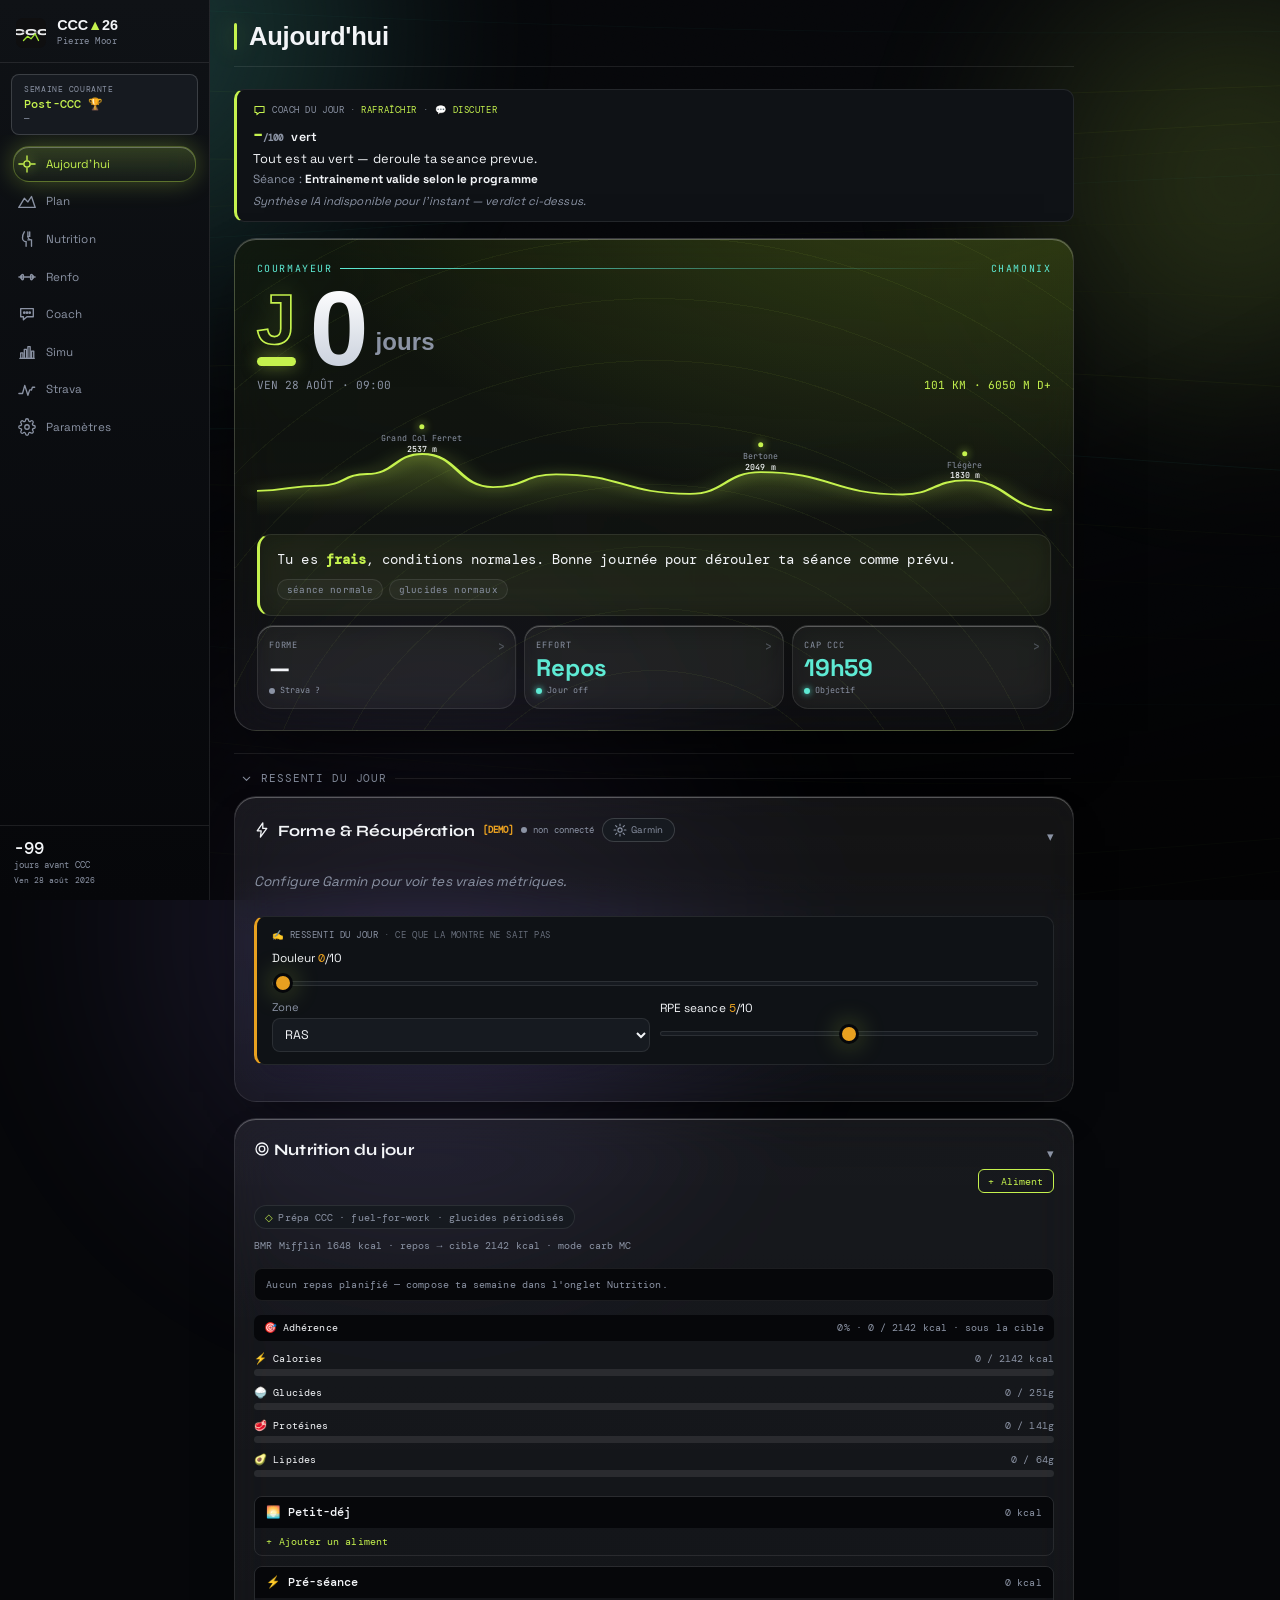
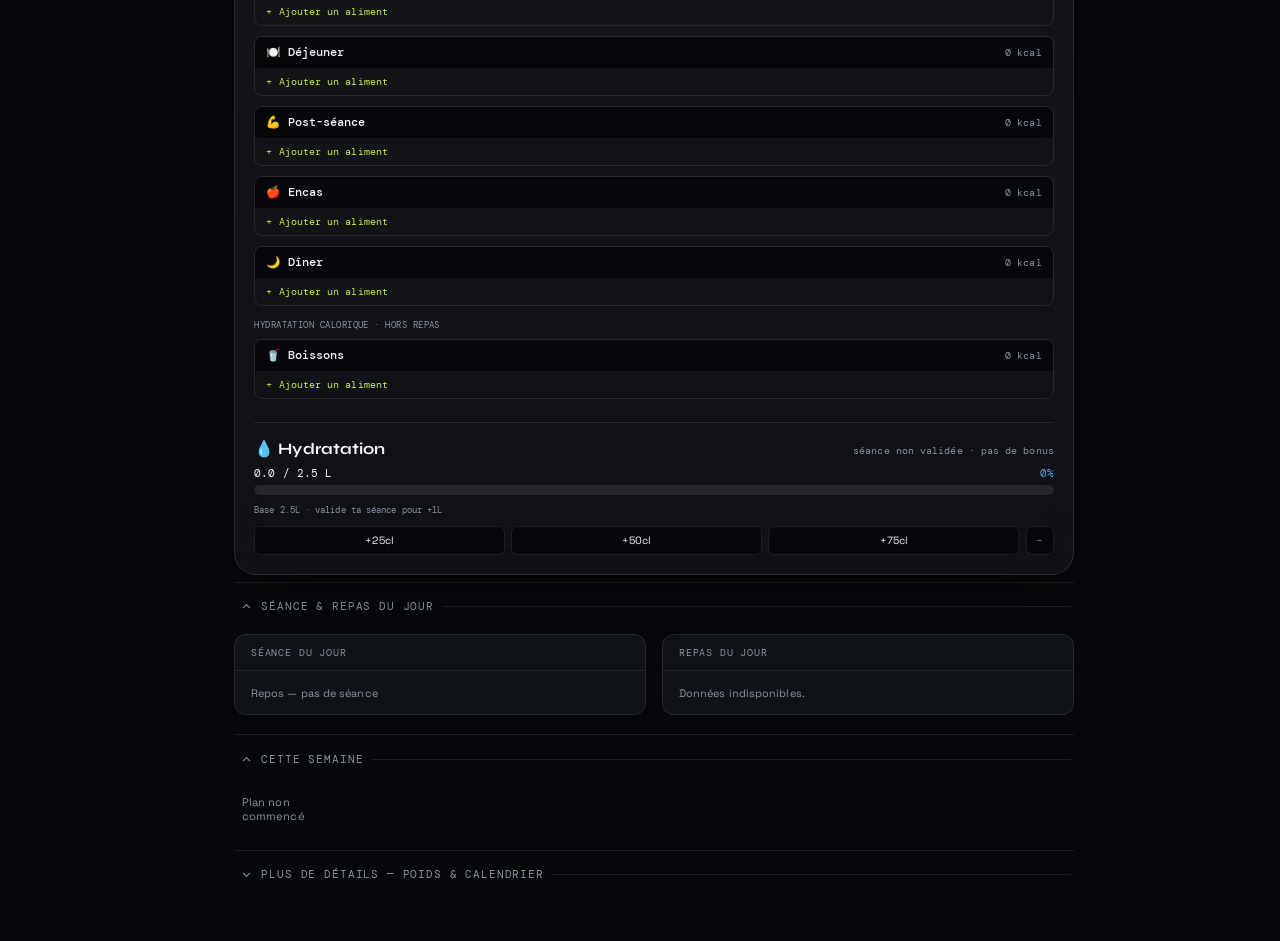
==== commit 35cd1e7f: "fix(mobile): profil detaille CCC portale vers body, plus masque par la nav flottante" ====
--- a/index.html
+++ b/index.html
@@ -2052,7 +2052,7 @@
     var svg=document.getElementById('pddetail'); svg.setAttribute('viewBox','0 0 '+W+' '+H); svg.setAttribute('width',W); svg.setAttribute('height',H); svg.style.width=W+'px'; svg.innerHTML=s;
     drawPdAxis(minA,maxA,H,plotTop,plotBot);
   }
-  function openProfDetail(){ document.getElementById('profdetail').classList.add('open'); document.body.style.overflow='hidden'; buildPdFilters(); requestAnimationFrame(drawProfDetail); }
+  function openProfDetail(){ var pd=document.getElementById('profdetail'); if(pd.parentElement!==document.body) document.body.appendChild(pd); /* sort du stacking context de main (nav flottante z300) */ pd.classList.add('open'); document.body.style.overflow='hidden'; buildPdFilters(); requestAnimationFrame(drawProfDetail); }
   function closeProfDetail(){ document.getElementById('profdetail').classList.remove('open'); document.body.style.overflow=''; }
   var MAT=['Veste impermeable a capuche, coutures etanchees','Pantalon ou collant long (jambes couvertes)','Reserve d\'eau 1 L minimum','Gobelet personnel (pas de gobelet aux ravitos)','Couverture de survie 1,4 x 2 m','Sifflet','Bande adhesive elastique (bandage)','Reserve alimentaire de secours','Frontale + piles de rechange','Telephone portable charge','Bonnet','Gants chauds impermeables','Veste chaude 2e couche (selon meteo montagne)','2 bouteilles / flasks + poche','Carte d\'identite / passeport'];
   var DROP=['Rechange haut + chaussettes seches','Vraie nourriture (riz, soupe salee, ce que tu digeres)','Piles / batterie frontale de rechange','Ravitaillement solide pour la 2e moitie','Baume anti-frottements','Veste plus chaude si nuit fraiche','Charge rapide telephone'];
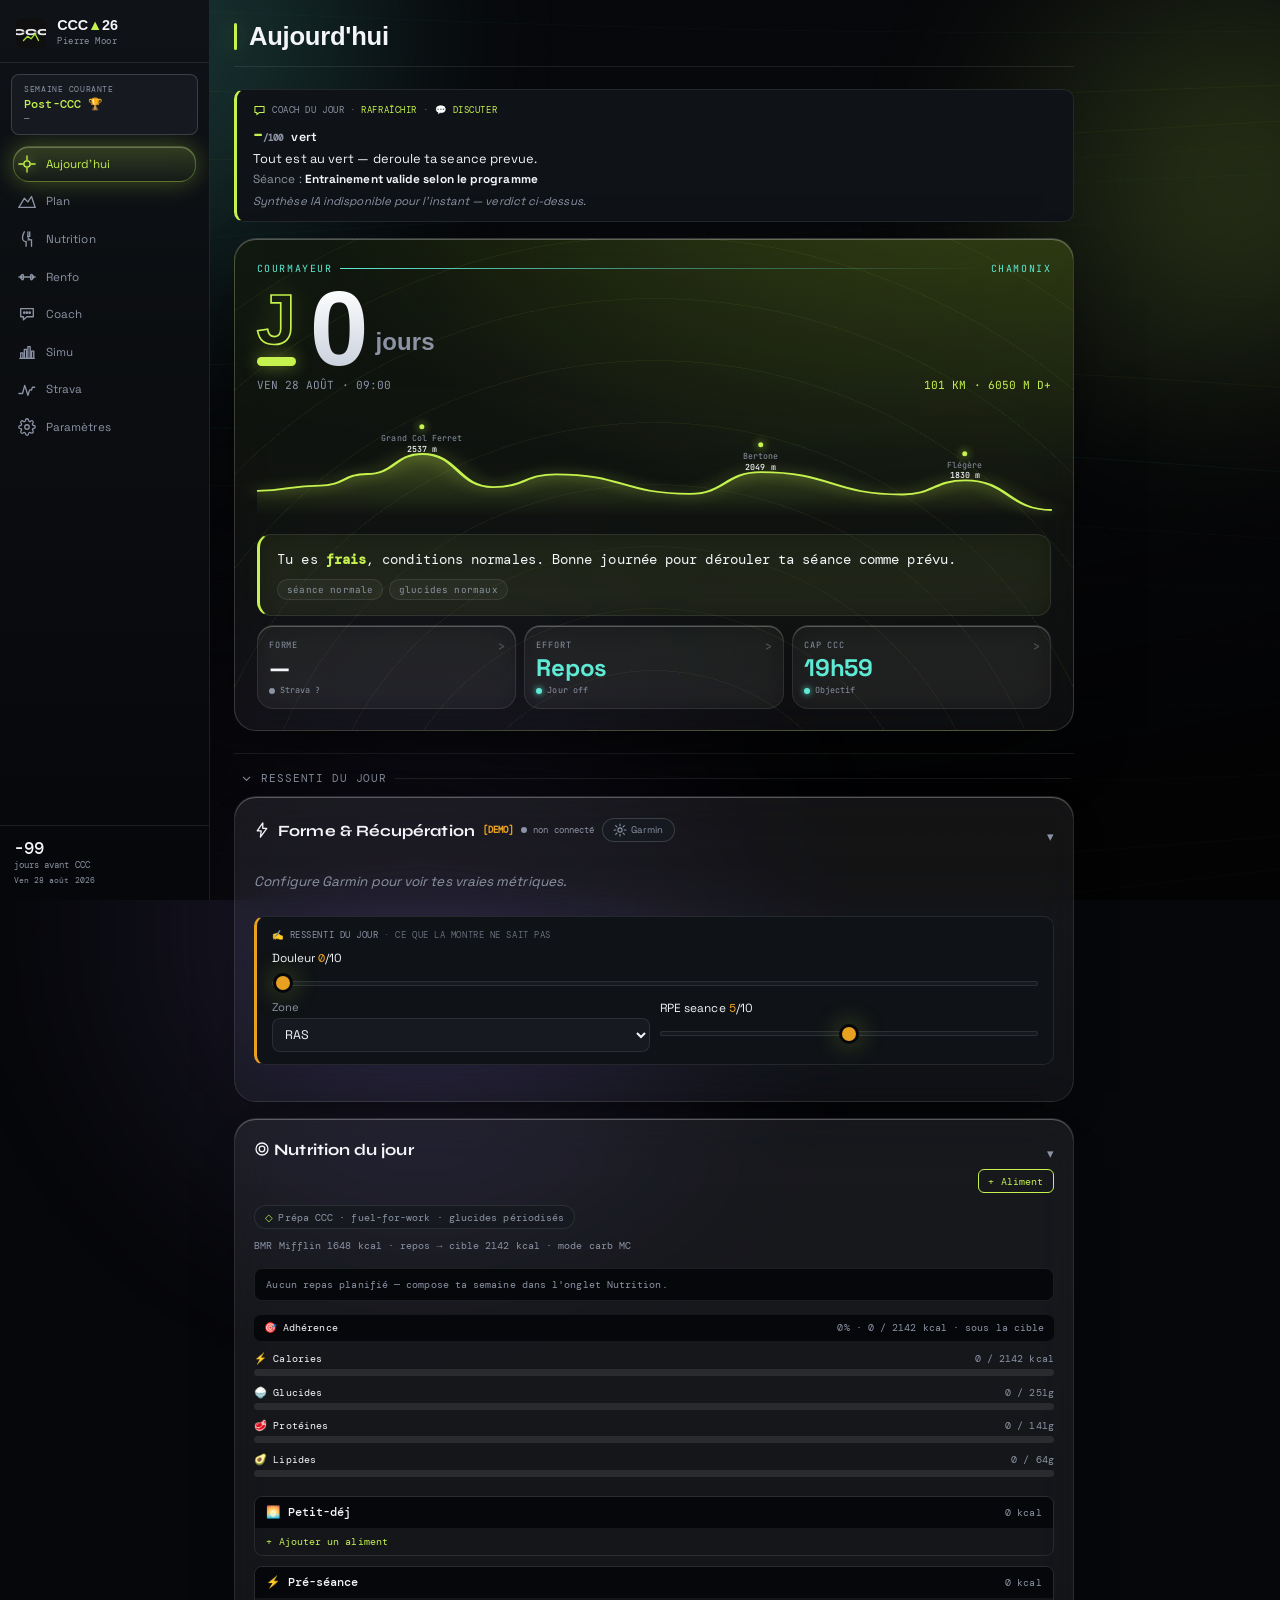
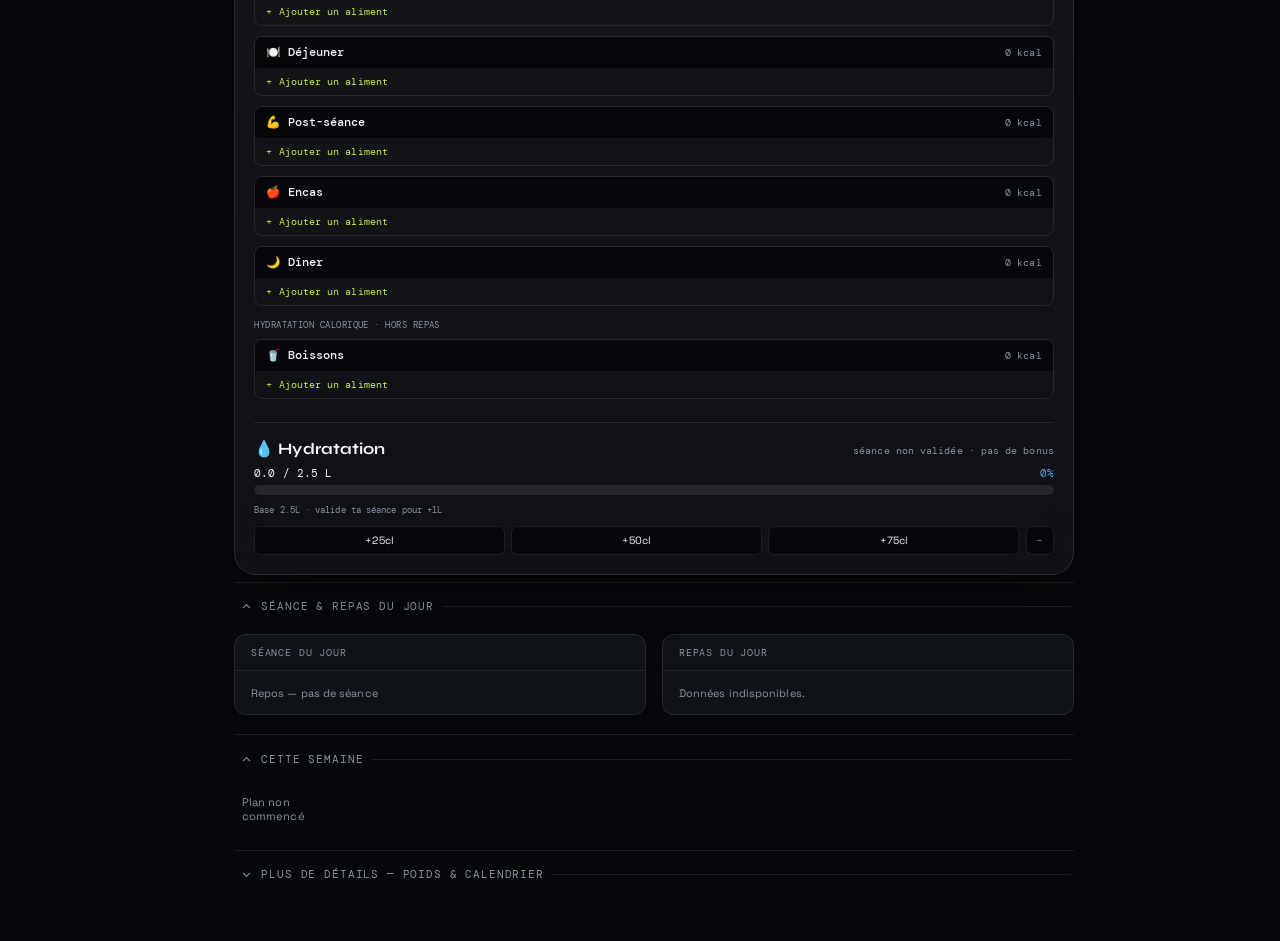
==== commit 025dff5e: "fix(mobile): safe-area-inset sur le header du profil detaille (croix sous la barre iPhone)" ====
--- a/index.html
+++ b/index.html
@@ -1618,7 +1618,7 @@
   #raceplan .prof-open{font-family:'JetBrains Mono';font-size:.6rem;color:var(--accent);background:rgba(197,242,78,.1);border:1px solid rgba(197,242,78,.28);padding:.18rem .5rem;border-radius:999px;white-space:nowrap}
   #profdetail{position:fixed;inset:0;z-index:1000;background:var(--bg);display:none;flex-direction:column;font-family:'Satoshi',system-ui,sans-serif}
   #profdetail.open{display:flex}
-  #profdetail .pd-top{display:flex;align-items:center;justify-content:space-between;padding:.9rem 1rem .6rem;border-bottom:1px solid var(--border);background:linear-gradient(180deg,rgba(255,255,255,.03),transparent)}
+  #profdetail .pd-top{display:flex;align-items:center;justify-content:space-between;padding:calc(env(safe-area-inset-top,0px) + .9rem) 1rem .6rem;border-bottom:1px solid var(--border);background:linear-gradient(180deg,rgba(255,255,255,.03),transparent)}
   #profdetail .pd-t1{font-family:'Clash Display';font-weight:600;font-size:1.15rem}
   #profdetail .pd-t2{font-family:'JetBrains Mono';font-size:.58rem;color:var(--muted);margin-top:.1rem}
   #profdetail .pd-close{width:38px;height:38px;border-radius:50%;border:1px solid var(--border);background:var(--surface2);color:var(--text);font-size:1rem;display:flex;align-items:center;justify-content:center;cursor:pointer}
@@ -1631,7 +1631,7 @@
   #profdetail .pd-yaxis{position:absolute;left:0;top:0;bottom:0;width:42px;z-index:2;pointer-events:none}
   #profdetail .pd-scroll{flex:1;overflow-x:auto;overflow-y:hidden;-webkit-overflow-scrolling:touch}
   #profdetail .pd-scroll svg{height:100%;display:block}
-  #profdetail .pd-hint{text-align:center;font-family:'JetBrains Mono';font-size:.55rem;color:var(--muted);padding:.5rem;border-top:1px solid var(--border)}
+  #profdetail .pd-hint{text-align:center;font-family:'JetBrains Mono';font-size:.55rem;color:var(--muted);padding:.5rem .5rem calc(env(safe-area-inset-bottom,0px) + .5rem);border-top:1px solid var(--border)}
   #raceplan .tl{position:relative;margin-top:.4rem}
   #raceplan .cp{position:relative;display:flex;gap:.75rem;padding:.55rem 0;cursor:pointer;align-items:flex-start}
   #raceplan .cp .node{position:relative;flex-shrink:0;width:34px;display:flex;justify-content:center}
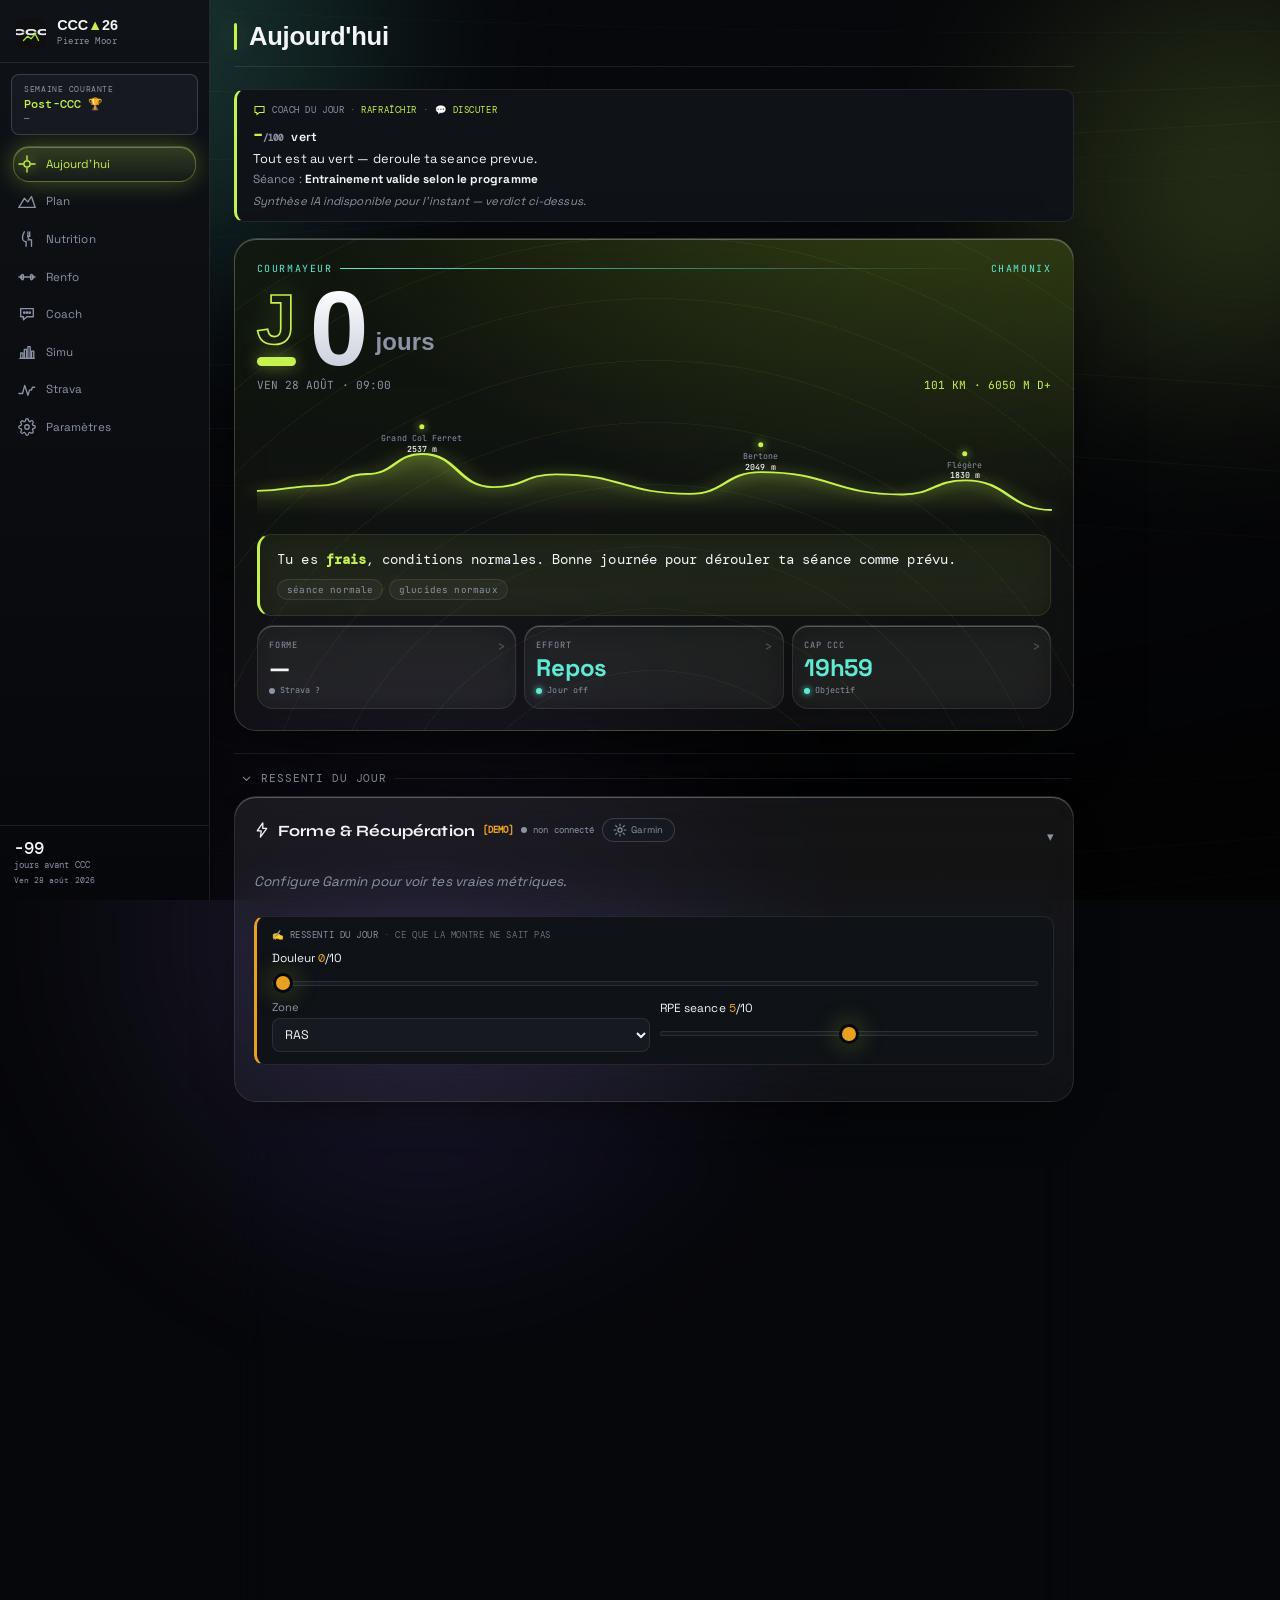
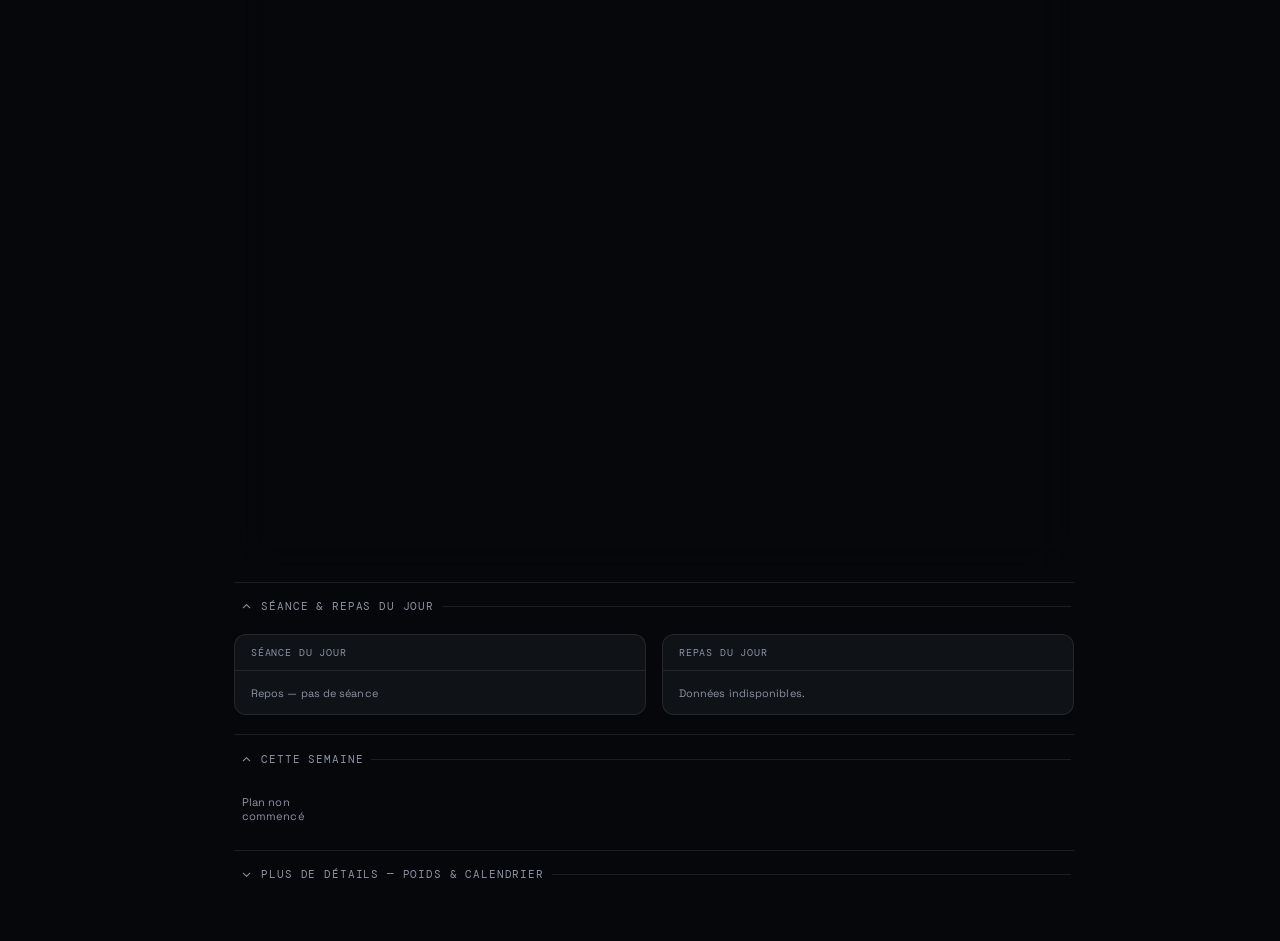
==== commit a03c08ca: "feat(strava): seuils d usure par categorie de chaussure (route/trail, compet), categorisation persis" ====
--- a/index.html
+++ b/index.html
@@ -2678,18 +2678,187 @@
     setStatus('#a3e635', acts.length+' activités · maj '+maj);
   }
 
+  /* ── USURE CHAUSSURES : seuils différenciés par catégorie ──────────
+     Une super-shoe carbone ne dure pas autant qu'un trainer route, et une
+     trail s'use d'abord par les crampons. Catégorie persistée par paire. */
+  var SHOE_CATS = [
+    { id:'route_daily',  label:'Route &#8211; quotidien',    limit:700 },
+    { id:'route_rapide', label:'Route &#8211; rapide',       limit:600 },
+    { id:'route_compet', label:'Route &#8211; compétition',  limit:300 },
+    { id:'trail',        label:'Trail &#8211; entraînement', limit:500 },
+    { id:'trail_compet', label:'Trail &#8211; compétition',  limit:400 }
+  ];
+  // Ordre volontaire : "Cascadia Elite" doit tomber en trail, pas en route_compet.
+  var SHOE_KW = [
+    { cat:'trail_compet', kw:['s-lab','s/lab','s|lab','slab'] },
+    { cat:'trail',        kw:['trabuco','cascadia','speedgoat','trail','grvl'] },
+    { cat:'route_compet', kw:['supercomp','vaporfly','adios pro','elite'] },
+    { cat:'route_rapide', kw:['superblast','boston','endorphin'] }
+  ];
+  var SHOE_SEED = [
+    ['ASICS MegaBlast','route_daily'], ['ASICS NovaBlast 5','route_daily'],
+    ['ASICS Nimbus 26 | Paris','route_daily'], ['Nike Air Zoom Vomero 16','route_daily'],
+    ['ASICS Superblast 2','route_rapide'], ['Adidas ADIZERO BOSTON 13','route_rapide'],
+    ['New Balance FuelCell SuperComp Elite v4','route_compet'],
+    ['ASICS Gel Trabuco 12 Dark Mint','trail'], ['ASICS Trabuco Max 3','trail'],
+    ['ASICS Trabuco Max 5','trail'], ['Brooks CASCADIA ELITE','trail'],
+    ['Salomon AERO GLIDE 3 GRVL','trail'],
+    ['Salomon S-LAB ULTRA V2','trail_compet'], ['Salomon Ultra Glide 4','trail_compet'],
+    ['Salomon S|LAB Ultra Glide','retired']
+  ];
+  var SHOE_SEED_MAP = {};
+  SHOE_SEED.forEach(function(p){ SHOE_SEED_MAP[shoeSeedKey(p[0])] = p[1]; });
+
+  var lastShoes = [], shoeEdit = {};
+
+  function shoeNormName(n){ return String(n==null?'':n).toLowerCase().replace(/\s+/g,' ').trim(); }
+  function shoeSeedKey(n){ return String(n==null?'':n).toLowerCase().replace(/[^a-z0-9]+/g,''); }
+  function shoeKey(s){ return (s && s.id) ? String(s.id) : shoeNormName(s && s.name); }
+  function shoeCatById(id){ for (var i=0;i<SHOE_CATS.length;i++){ if (SHOE_CATS[i].id===id) return SHOE_CATS[i]; } return null; }
+  function shoeAutoCat(name){
+    var n = String(name==null?'':name).toLowerCase();
+    for (var i=0;i<SHOE_KW.length;i++){
+      for (var j=0;j<SHOE_KW[i].kw.length;j++){ if (n.indexOf(SHOE_KW[i].kw[j])>=0) return SHOE_KW[i].cat; }
+    }
+    return 'route_daily';
+  }
+  function loadShoeCats(){
+    try { var r = JSON.parse(localStorage.getItem('ccc_shoe_cats')||'null'); return (r && typeof r==='object') ? r : null; } catch(e){ return null; }
+  }
+  function saveShoeCats(m){
+    try { localStorage.setItem('ccc_shoe_cats', JSON.stringify(m)); } catch(e){}
+    try { if (window.CCCSync) CCCSync.pushState('shoe_cats', m); } catch(e){}
+  }
+  // Seed au premier chargement seulement (clé absente), matching par nom normalisé.
+  function ensureShoeSeed(shoes){
+    var m = loadShoeCats();
+    if (m) return m;
+    m = {};
+    shoes.forEach(function(s){ var c = SHOE_SEED_MAP[shoeSeedKey(s.name)]; if (c) m[shoeKey(s)] = c; });
+    saveShoeCats(m);
+    return m;
+  }
+  // Choix local prioritaire ; sinon une paire retirée côté Strava part en archivée.
+  function shoeCatOf(s, m){
+    var v = m[shoeKey(s)];
+    if (v) return v;
+    if (s.retired) return 'retired';
+    return null;
+  }
+  function shoePct(s, cat){ return Math.round((s.distance_km||0) / cat.limit * 100); }
+
+  function shoeSelect(key, sel){
+    var o = SHOE_CATS.map(function(c){ return '<option value="'+c.id+'"'+(c.id===sel?' selected':'')+'>'+c.label+'</option>'; }).join('');
+    return '<select class="shoe-sel" data-k="'+esc(key)+'" style="flex:1;min-width:0;min-height:44px;background:var(--bg,#0f0f10);border:1px solid var(--border,#242528);border-radius:8px;color:var(--text,#e8e8e8);font-family:\'DM Mono\',monospace;font-size:0.68rem;padding:0.4rem 0.5rem;box-sizing:border-box">'+o+'</select>';
+  }
+  // Actions principales encadrées (Valider) ; secondaires discrètes, cible tactile 44px conservée.
+  function shoeBtn(cls, key, txt, accent){
+    var st = accent
+      ? 'border:1px solid var(--accent,#a3e635);border-radius:8px;color:var(--accent,#a3e635);padding:0.4rem 0.8rem'
+      : 'border:0;color:var(--muted,#5e6068);padding:0.4rem 0.5rem';
+    return '<button class="'+cls+'" data-k="'+esc(key)+'" style="min-height:44px;background:transparent;'+st+';font-family:\'DM Mono\',monospace;font-size:0.6rem;cursor:pointer;white-space:nowrap">'+txt+'</button>';
+  }
+  function shoeName(s){ return esc(s.name) + (s.primary?' ★':''); }
+
+  function shoeRowHTML(s, cat){
+    var key = shoeKey(s), km = Math.round(s.distance_km||0);
+    var pct = shoePct(s, cat), bar = Math.min(100, pct);
+    var col = pct>85 ? '#ef4444' : (pct>=60 ? '#f59e0b' : 'var(--accent,#a3e635)');
+    var h = '<div style="margin-bottom:0.7rem">';
+    h += '<div style="display:flex;justify-content:space-between;gap:0.6rem;font-family:\'DM Mono\',monospace;font-size:0.56rem;margin-bottom:0.25rem">'+
+         '<span style="min-width:0;overflow:hidden;text-overflow:ellipsis;white-space:nowrap">'+shoeName(s)+'</span>'+
+         '<span style="white-space:nowrap;color:var(--muted,#5e6068)">'+km+' / '+cat.limit+' km <span style="color:'+col+'">'+pct+' %</span></span></div>';
+    h += '<div style="height:7px;border-radius:4px;background:var(--surface2,#0f0f10);border:1px solid var(--border,#242528);overflow:hidden"><div style="height:100%;width:'+bar+'%;background:'+col+'"></div></div>';
+    if (shoeEdit[key]){
+      h += '<div style="display:flex;gap:0.4rem;margin-top:0.45rem;align-items:stretch">'+shoeSelect(key, cat.id)+shoeBtn('shoe-ok', key, 'Valider', 1)+shoeBtn('shoe-cancel', key, 'Annuler')+'</div>';
+    } else {
+      h += '<div style="display:flex;gap:0.4rem;margin-top:0.4rem;justify-content:flex-end">'+shoeBtn('shoe-edit', key, 'Catégorie')+shoeBtn('shoe-arch', key, 'Archiver')+'</div>';
+    }
+    return h + '</div>';
+  }
+
   function renderShoes(shoes){
     var el = $('strava-shoes');
-    if (!shoes.length){ el.innerHTML = '<div style="font-family:\'DM Mono\',monospace;font-size:0.56rem;color:var(--muted,#5e6068)">Aucune chaussure liée dans Strava.</div>'; return; }
-    shoes = shoes.slice().sort(function(a,b){ return (b.distance_km||0)-(a.distance_km||0); });
-    var LIMIT = 700;
-    el.innerHTML = shoes.map(function(s){
-      var km = Math.round(s.distance_km||0), p = Math.min(100, km/LIMIT*100);
-      var col = p>90?'#ef4444':p>70?'#f59e0b':'#a3e635';
-      var lab = s.name + (s.retired?' (retirée)':'') + (s.primary?' ★':'');
-      return '<div style="margin-bottom:0.6rem"><div style="display:flex;justify-content:space-between;font-family:\'DM Mono\',monospace;font-size:0.56rem;margin-bottom:0.25rem"><span>'+esc(lab)+'</span><span style="white-space:nowrap;color:var(--muted,#5e6068)">'+km+' / ~'+LIMIT+' km</span></div>'+
-        '<div style="height:7px;border-radius:4px;background:var(--surface2,#0f0f10);border:1px solid var(--border,#242528);overflow:hidden"><div style="height:100%;width:'+p+'%;background:'+col+'"></div></div></div>';
-    }).join('') + '<div style="font-family:\'DM Mono\',monospace;font-size:0.5rem;color:var(--muted,#5e6068);line-height:1.5;margin-top:0.3rem">Seuil indicatif ~700 km. Au-delà : amorti/drop dégradés → surveiller douleurs.</div>';
+    if (!el) return;
+    lastShoes = shoes || [];
+    if (!lastShoes.length){ el.innerHTML = '<div style="font-family:\'DM Mono\',monospace;font-size:0.56rem;color:var(--muted,#5e6068)">Aucune chaussure liée dans Strava.</div>'; return; }
+    var m = ensureShoeSeed(lastShoes), html = '';
+    var hd = 'font-family:\'DM Mono\',monospace;font-size:0.56rem;text-transform:uppercase;letter-spacing:0.06em';
+
+    var uncat = lastShoes.filter(function(s){ return shoeCatOf(s, m) === null; });
+    if (uncat.length){
+      html += '<div style="border:1px solid var(--accent,#a3e635);border-radius:8px;padding:0.7rem;margin-bottom:0.9rem">'+
+        '<div style="display:flex;justify-content:space-between;align-items:center;gap:0.5rem;margin-bottom:0.6rem">'+
+        '<div style="'+hd+';color:var(--accent,#a3e635)">À catégoriser ('+uncat.length+')</div>'+
+        shoeBtn('shoe-allok', '*', 'Tout valider', 1)+'</div>';
+      html += uncat.map(function(s){
+        var key = shoeKey(s), km = Math.round(s.distance_km||0);
+        return '<div style="margin-bottom:0.55rem">'+
+          '<div style="display:flex;justify-content:space-between;gap:0.6rem;font-family:\'DM Mono\',monospace;font-size:0.56rem;margin-bottom:0.3rem">'+
+          '<span style="min-width:0;overflow:hidden;text-overflow:ellipsis;white-space:nowrap">'+shoeName(s)+'</span>'+
+          '<span style="white-space:nowrap;color:var(--muted,#5e6068)">'+km+' km</span></div>'+
+          '<div style="display:flex;gap:0.4rem;align-items:stretch">'+shoeSelect(key, shoeAutoCat(s.name))+shoeBtn('shoe-ok', key, 'Valider', 1)+'</div></div>';
+      }).join('');
+      html += '</div>';
+    }
+
+    SHOE_CATS.forEach(function(c){
+      var list = lastShoes.filter(function(s){ return shoeCatOf(s, m) === c.id; });
+      if (!list.length) return;
+      list.sort(function(a,b){ return shoePct(b,c) - shoePct(a,c); });
+      html += '<div style="'+hd+';color:var(--muted,#5e6068);margin:0 0 0.5rem">'+c.label+' &#183; seuil '+c.limit+' km</div>';
+      html += list.map(function(s){ return shoeRowHTML(s, c); }).join('');
+    });
+
+    var arch = lastShoes.filter(function(s){ return shoeCatOf(s, m) === 'retired'; });
+    if (arch.length){
+      html += '<details style="margin-top:0.4rem"><summary style="font-family:\'DM Mono\',monospace;font-size:0.56rem;color:var(--muted,#5e6068);cursor:pointer;min-height:44px;display:flex;align-items:center">Archivées ('+arch.length+')</summary><div style="padding-top:0.4rem">';
+      html += arch.map(function(s){
+        var key = shoeKey(s), km = Math.round(s.distance_km||0);
+        return '<div style="display:flex;justify-content:space-between;align-items:center;gap:0.5rem;margin-bottom:0.45rem">'+
+          '<span style="min-width:0;overflow:hidden;text-overflow:ellipsis;white-space:nowrap;font-family:\'DM Mono\',monospace;font-size:0.56rem;color:var(--muted,#5e6068)">'+shoeName(s)+' <span style="opacity:0.7">'+km+' km</span></span>'+
+          shoeBtn('shoe-unarch', key, 'Désarchiver')+'</div>';
+      }).join('');
+      html += '</div></details>';
+    }
+
+    html += '<div style="font-family:\'DM Mono\',monospace;font-size:0.5rem;color:var(--muted,#5e6068);line-height:1.5;margin-top:0.6rem">Seuils par catégorie. Trail : surveiller aussi l\'usure des crampons, souvent limitante avant la mousse.</div>';
+    el.innerHTML = html;
+  }
+
+  function shoeSelValue(key){
+    var els = document.querySelectorAll('#strava-shoes .shoe-sel');
+    for (var i=0;i<els.length;i++){ if (els[i].getAttribute('data-k')===key) return els[i].value; }
+    return null;
+  }
+  function shoeByKey(key){
+    for (var i=0;i<lastShoes.length;i++){ if (shoeKey(lastShoes[i])===key) return lastShoes[i]; }
+    return null;
+  }
+  function handleShoeClick(e){
+    var b = e.target.closest('button');
+    if (!b || !b.className || b.className.indexOf('shoe-')<0) return false;
+    var key = b.getAttribute('data-k'), m = loadShoeCats() || {}, i;
+    if (b.classList.contains('shoe-allok')){
+      var els = document.querySelectorAll('#strava-shoes .shoe-sel');
+      for (i=0;i<els.length;i++){ m[els[i].getAttribute('data-k')] = els[i].value; }
+      saveShoeCats(m); renderShoes(lastShoes); return true;
+    }
+    if (!key) return false;
+    if (b.classList.contains('shoe-ok')){
+      var v = shoeSelValue(key);
+      if (v){ m[key] = v; delete shoeEdit[key]; saveShoeCats(m); renderShoes(lastShoes); }
+      return true;
+    }
+    if (b.classList.contains('shoe-edit')){ shoeEdit[key] = 1; renderShoes(lastShoes); return true; }
+    if (b.classList.contains('shoe-cancel')){ delete shoeEdit[key]; renderShoes(lastShoes); return true; }
+    if (b.classList.contains('shoe-arch')){ m[key] = 'retired'; delete shoeEdit[key]; saveShoeCats(m); renderShoes(lastShoes); return true; }
+    if (b.classList.contains('shoe-unarch')){
+      var s = shoeByKey(key);
+      m[key] = shoeAutoCat(s ? s.name : '');
+      saveShoeCats(m); renderShoes(lastShoes); return true;
+    }
+    return false;
   }
 
   function renderActs(acts){
@@ -2761,6 +2930,7 @@
   };
 
   document.addEventListener('click', function(e){
+    if (e.target && e.target.closest && e.target.closest('#strava-shoes')){ if (handleShoeClick(e)) return; }
     var t = e.target;
     while (t && t !== document.body){ if (t.id === 'strava-refresh'){ window.__stravaLoad(true); return; } t = t.parentNode; }
   });
@@ -9605,7 +9775,7 @@
     running = true;
     var changed = false;
     try {
-      var keys = ['plan_overrides', 'done', 'foods_custom', 'weight_log', 'day_overrides', 'recup_hist', 'feel_hist', 'profile', 'sport_mode', 'nutri_objective', 'accent', 'textsize', 'style', 'theme', 'logo'];
+      var keys = ['plan_overrides', 'done', 'foods_custom', 'weight_log', 'day_overrides', 'recup_hist', 'feel_hist', 'profile', 'sport_mode', 'nutri_objective', 'accent', 'textsize', 'style', 'theme', 'logo', 'shoe_cats'];
       var res = await Promise.all(keys.map(function(k){ return reconcileState(k).catch(function(){ return false; }); }));
       if (res.some(Boolean)) changed = true;
 
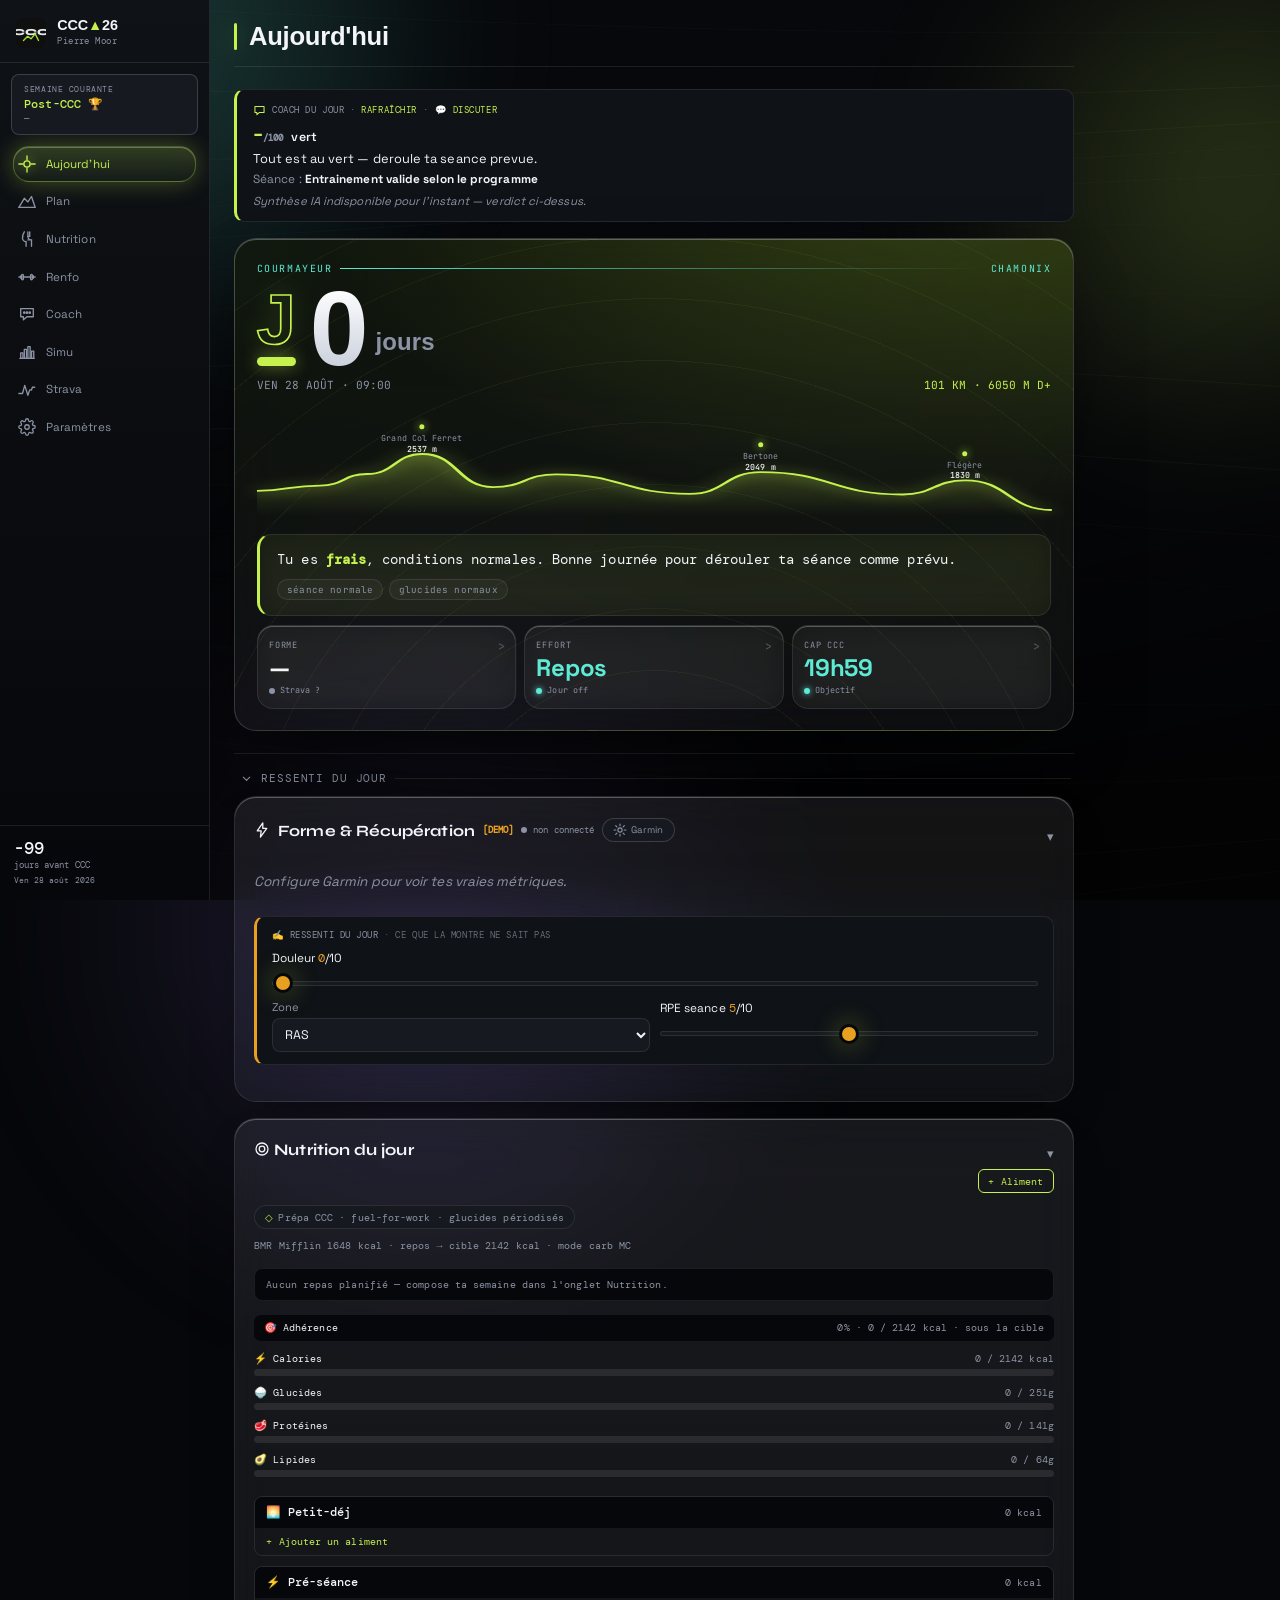
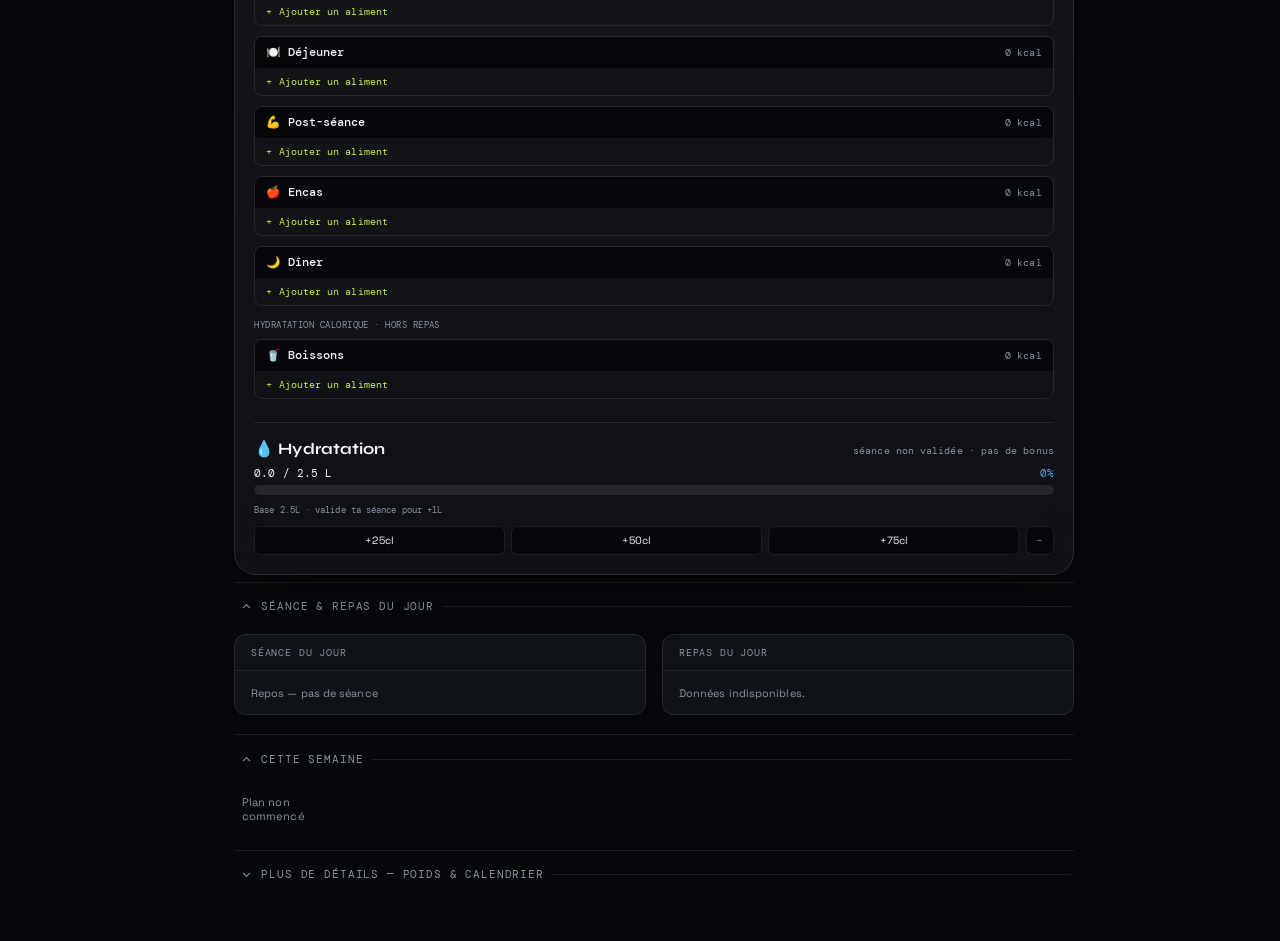
==== commit 40a3b099: "ui(strava): usure chaussures en cartes familles Route/Trail (badges couleur, sous-sections, compet e" ====
--- a/index.html
+++ b/index.html
@@ -2682,11 +2682,16 @@
      Une super-shoe carbone ne dure pas autant qu'un trainer route, et une
      trail s'use d'abord par les crampons. Catégorie persistée par paire. */
   var SHOE_CATS = [
-    { id:'route_daily',  label:'Route &#8211; quotidien',    limit:700 },
-    { id:'route_rapide', label:'Route &#8211; rapide',       limit:600 },
-    { id:'route_compet', label:'Route &#8211; compétition',  limit:300 },
-    { id:'trail',        label:'Trail &#8211; entraînement', limit:500 },
-    { id:'trail_compet', label:'Trail &#8211; compétition',  limit:400 }
+    { id:'route_daily',  fam:'route', qual:'Quotidien',    label:'Route &#183; quotidien',    limit:700 },
+    { id:'route_rapide', fam:'route', qual:'Rapide',       label:'Route &#183; rapide',       limit:600 },
+    { id:'route_compet', fam:'route', qual:'Compétition',  label:'Route &#183; compétition',  limit:300, compet:true },
+    { id:'trail',        fam:'trail', qual:'Entraînement', label:'Trail &#183; entraînement', limit:500 },
+    { id:'trail_compet', fam:'trail', qual:'Compétition',  label:'Trail &#183; compétition',  limit:400, compet:true }
+  ];
+  // Familles : identité couleur lisible au premier regard (route cyan / trail lime).
+  var SHOE_FAMS = [
+    { id:'route', name:'Route', color:'#5eead4', bg:'rgba(94,234,212,0.12)' },
+    { id:'trail', name:'Trail', color:'#a3e635', bg:'rgba(163,230,53,0.12)' }
   ];
   // Ordre volontaire : "Cascadia Elite" doit tomber en trail, pas en route_compet.
   var SHOE_KW = [
@@ -2765,12 +2770,12 @@
     var pct = shoePct(s, cat), bar = Math.min(100, pct);
     var col = pct>85 ? '#ef4444' : (pct>=60 ? '#f59e0b' : 'var(--accent,#a3e635)');
     var h = '<div style="margin-bottom:0.7rem">';
-    h += '<div style="display:flex;justify-content:space-between;gap:0.6rem;font-family:\'DM Mono\',monospace;font-size:0.56rem;margin-bottom:0.25rem">'+
-         '<span style="min-width:0;overflow:hidden;text-overflow:ellipsis;white-space:nowrap">'+shoeName(s)+'</span>'+
+    h += '<div style="display:grid;grid-template-columns:minmax(0,1fr) auto;align-items:baseline;gap:0.6rem;font-family:\'DM Mono\',monospace;font-size:0.56rem;margin-bottom:0.25rem">'+
+         '<span style="overflow:hidden;text-overflow:ellipsis;white-space:nowrap">'+shoeName(s)+'</span>'+
          '<span style="white-space:nowrap;color:var(--muted,#5e6068)">'+km+' / '+cat.limit+' km <span style="color:'+col+'">'+pct+' %</span></span></div>';
     h += '<div style="height:7px;border-radius:4px;background:var(--surface2,#0f0f10);border:1px solid var(--border,#242528);overflow:hidden"><div style="height:100%;width:'+bar+'%;background:'+col+'"></div></div>';
     if (shoeEdit[key]){
-      h += '<div style="display:flex;gap:0.4rem;margin-top:0.45rem;align-items:stretch">'+shoeSelect(key, cat.id)+shoeBtn('shoe-ok', key, 'Valider', 1)+shoeBtn('shoe-cancel', key, 'Annuler')+'</div>';
+      h += '<div style="display:grid;grid-template-columns:minmax(0,1fr) auto auto;gap:0.4rem;margin-top:0.45rem;align-items:stretch">'+shoeSelect(key, cat.id)+shoeBtn('shoe-ok', key, 'Valider', 1)+shoeBtn('shoe-cancel', key, 'Annuler')+'</div>';
     } else {
       h += '<div style="display:flex;gap:0.4rem;margin-top:0.4rem;justify-content:flex-end">'+shoeBtn('shoe-edit', key, 'Catégorie')+shoeBtn('shoe-arch', key, 'Archiver')+'</div>';
     }
@@ -2794,20 +2799,35 @@
       html += uncat.map(function(s){
         var key = shoeKey(s), km = Math.round(s.distance_km||0);
         return '<div style="margin-bottom:0.55rem">'+
-          '<div style="display:flex;justify-content:space-between;gap:0.6rem;font-family:\'DM Mono\',monospace;font-size:0.56rem;margin-bottom:0.3rem">'+
-          '<span style="min-width:0;overflow:hidden;text-overflow:ellipsis;white-space:nowrap">'+shoeName(s)+'</span>'+
+          '<div style="display:grid;grid-template-columns:minmax(0,1fr) auto;align-items:baseline;gap:0.6rem;font-family:\'DM Mono\',monospace;font-size:0.56rem;margin-bottom:0.3rem">'+
+          '<span style="overflow:hidden;text-overflow:ellipsis;white-space:nowrap">'+shoeName(s)+'</span>'+
           '<span style="white-space:nowrap;color:var(--muted,#5e6068)">'+km+' km</span></div>'+
-          '<div style="display:flex;gap:0.4rem;align-items:stretch">'+shoeSelect(key, shoeAutoCat(s.name))+shoeBtn('shoe-ok', key, 'Valider', 1)+'</div></div>';
+          '<div style="display:grid;grid-template-columns:minmax(0,1fr) auto;gap:0.4rem;align-items:stretch">'+shoeSelect(key, shoeAutoCat(s.name))+shoeBtn('shoe-ok', key, 'Valider', 1)+'</div></div>';
       }).join('');
       html += '</div>';
     }
 
-    SHOE_CATS.forEach(function(c){
-      var list = lastShoes.filter(function(s){ return shoeCatOf(s, m) === c.id; });
-      if (!list.length) return;
-      list.sort(function(a,b){ return shoePct(b,c) - shoePct(a,c); });
-      html += '<div style="'+hd+';color:var(--muted,#5e6068);margin:0 0 0.5rem">'+c.label+' &#183; seuil '+c.limit+' km</div>';
-      html += list.map(function(s){ return shoeRowHTML(s, c); }).join('');
+    SHOE_FAMS.forEach(function(f){
+      var cats = SHOE_CATS.filter(function(c){ return c.fam === f.id; });
+      var nFam = 0;
+      cats.forEach(function(c){ nFam += lastShoes.filter(function(s){ return shoeCatOf(s, m) === c.id; }).length; });
+      if (!nFam) return;
+      html += '<div style="border:1px solid var(--border,#242528);border-left:3px solid '+f.color+';border-radius:12px;padding:0.7rem 0.75rem 0.25rem;margin-bottom:0.8rem;background:rgba(255,255,255,0.015)">';
+      html += '<div style="display:flex;justify-content:space-between;align-items:center;margin-bottom:0.3rem">'+
+        '<span style="font-family:\'DM Mono\',monospace;font-size:0.6rem;letter-spacing:0.14em;text-transform:uppercase;color:'+f.color+';background:'+f.bg+';padding:0.18rem 0.6rem;border-radius:6px">'+f.name+'</span>'+
+        '<span style="font-family:\'DM Mono\',monospace;font-size:0.5rem;color:var(--muted,#5e6068)">'+nFam+' paire'+(nFam>1?'s':'')+'</span></div>';
+      var first = true;
+      cats.forEach(function(c){
+        var list = lastShoes.filter(function(s){ return shoeCatOf(s, m) === c.id; });
+        if (!list.length) return;
+        list.sort(function(a,b){ return shoePct(b,c) - shoePct(a,c); });
+        html += '<div style="display:flex;justify-content:space-between;align-items:baseline;gap:0.5rem;margin:0.5rem 0 0.45rem'+(first?'':';padding-top:0.65rem;border-top:1px solid var(--border,#242528)')+'">'+
+          '<span style="font-family:\'DM Mono\',monospace;font-size:0.58rem;letter-spacing:0.04em;text-transform:uppercase;color:'+(c.compet?f.color:'var(--text,#e8e8e8)')+'">'+c.qual+'</span>'+
+          '<span style="font-family:\'DM Mono\',monospace;font-size:0.5rem;color:var(--muted,#5e6068);white-space:nowrap">seuil '+c.limit+' km</span></div>';
+        html += list.map(function(s){ return shoeRowHTML(s, c); }).join('');
+        first = false;
+      });
+      html += '</div>';
     });
 
     var arch = lastShoes.filter(function(s){ return shoeCatOf(s, m) === 'retired'; });
@@ -2815,8 +2835,8 @@
       html += '<details style="margin-top:0.4rem"><summary style="font-family:\'DM Mono\',monospace;font-size:0.56rem;color:var(--muted,#5e6068);cursor:pointer;min-height:44px;display:flex;align-items:center">Archivées ('+arch.length+')</summary><div style="padding-top:0.4rem">';
       html += arch.map(function(s){
         var key = shoeKey(s), km = Math.round(s.distance_km||0);
-        return '<div style="display:flex;justify-content:space-between;align-items:center;gap:0.5rem;margin-bottom:0.45rem">'+
-          '<span style="min-width:0;overflow:hidden;text-overflow:ellipsis;white-space:nowrap;font-family:\'DM Mono\',monospace;font-size:0.56rem;color:var(--muted,#5e6068)">'+shoeName(s)+' <span style="opacity:0.7">'+km+' km</span></span>'+
+        return '<div style="display:grid;grid-template-columns:minmax(0,1fr) auto;align-items:center;gap:0.5rem;margin-bottom:0.45rem">'+
+          '<span style="overflow:hidden;text-overflow:ellipsis;white-space:nowrap;font-family:\'DM Mono\',monospace;font-size:0.56rem;color:var(--muted,#5e6068)">'+shoeName(s)+' <span style="opacity:0.7">'+km+' km</span></span>'+
           shoeBtn('shoe-unarch', key, 'Désarchiver')+'</div>';
       }).join('');
       html += '</div></details>';
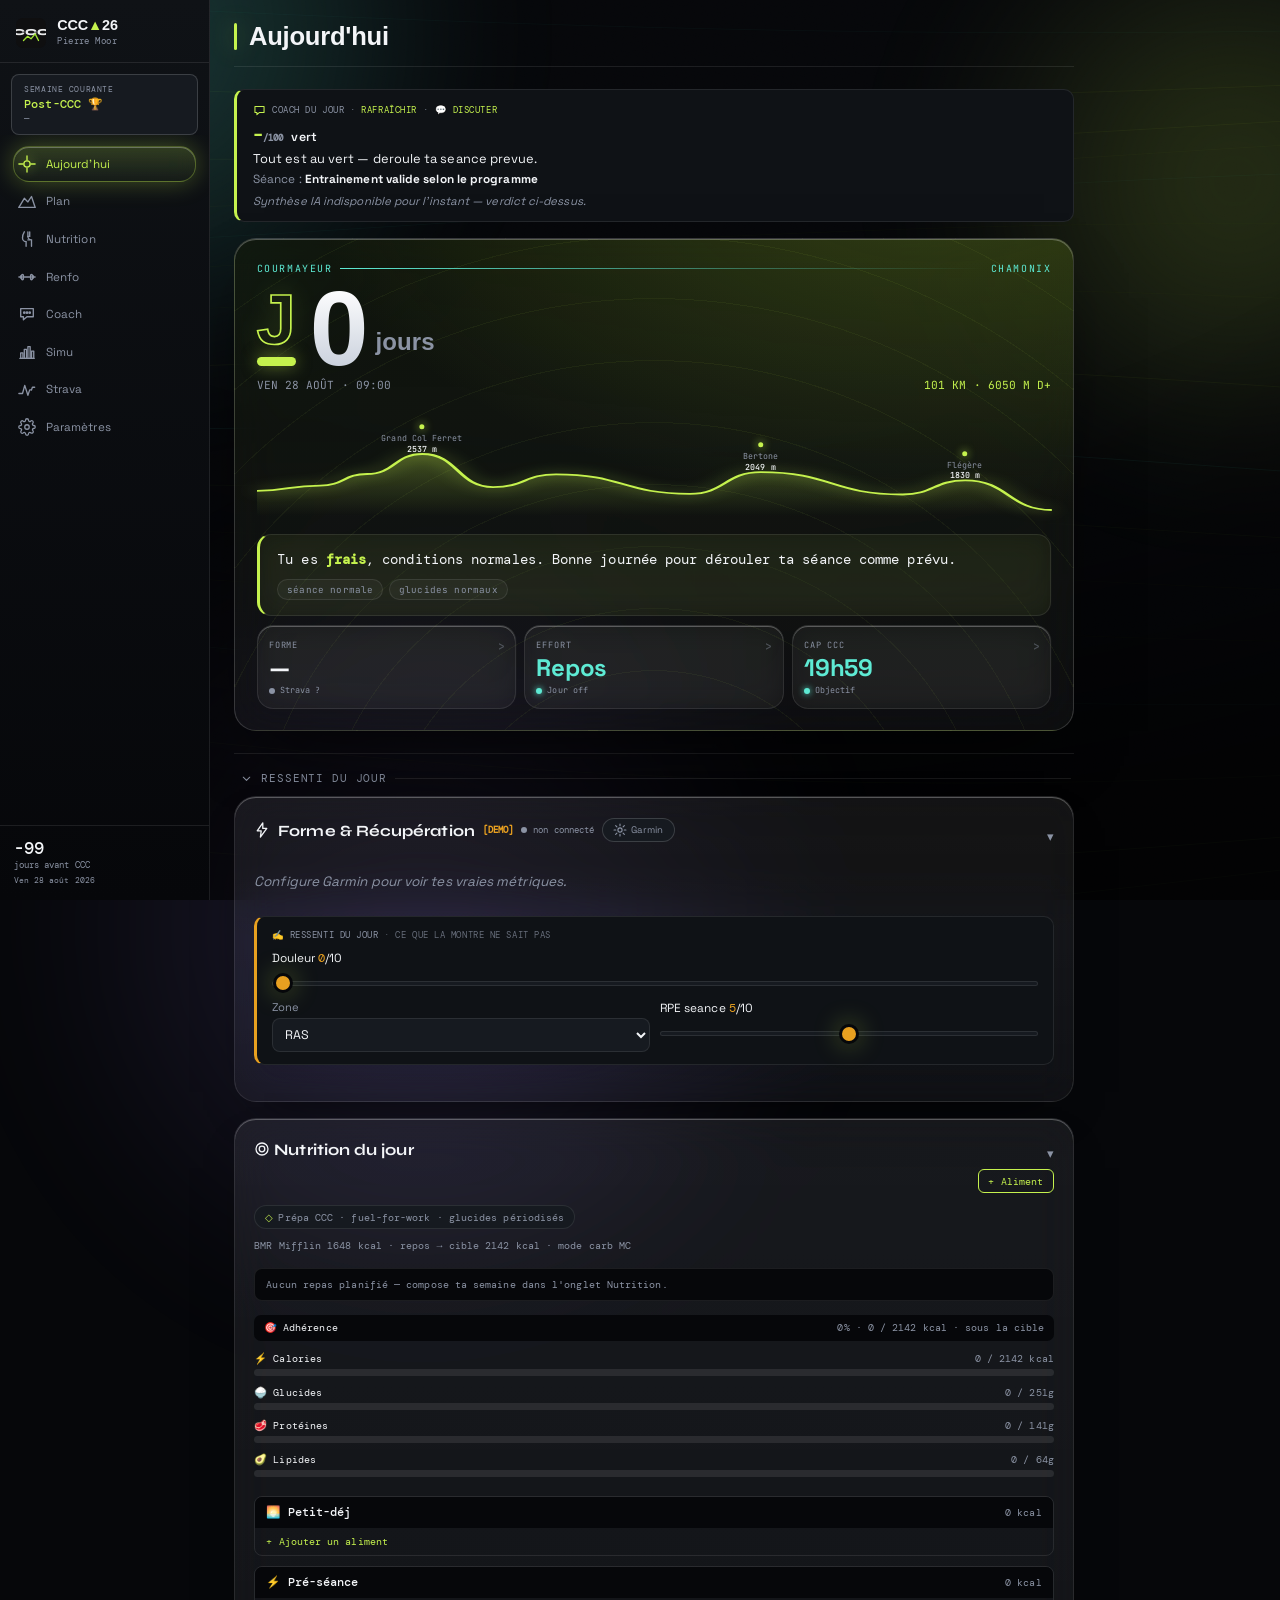
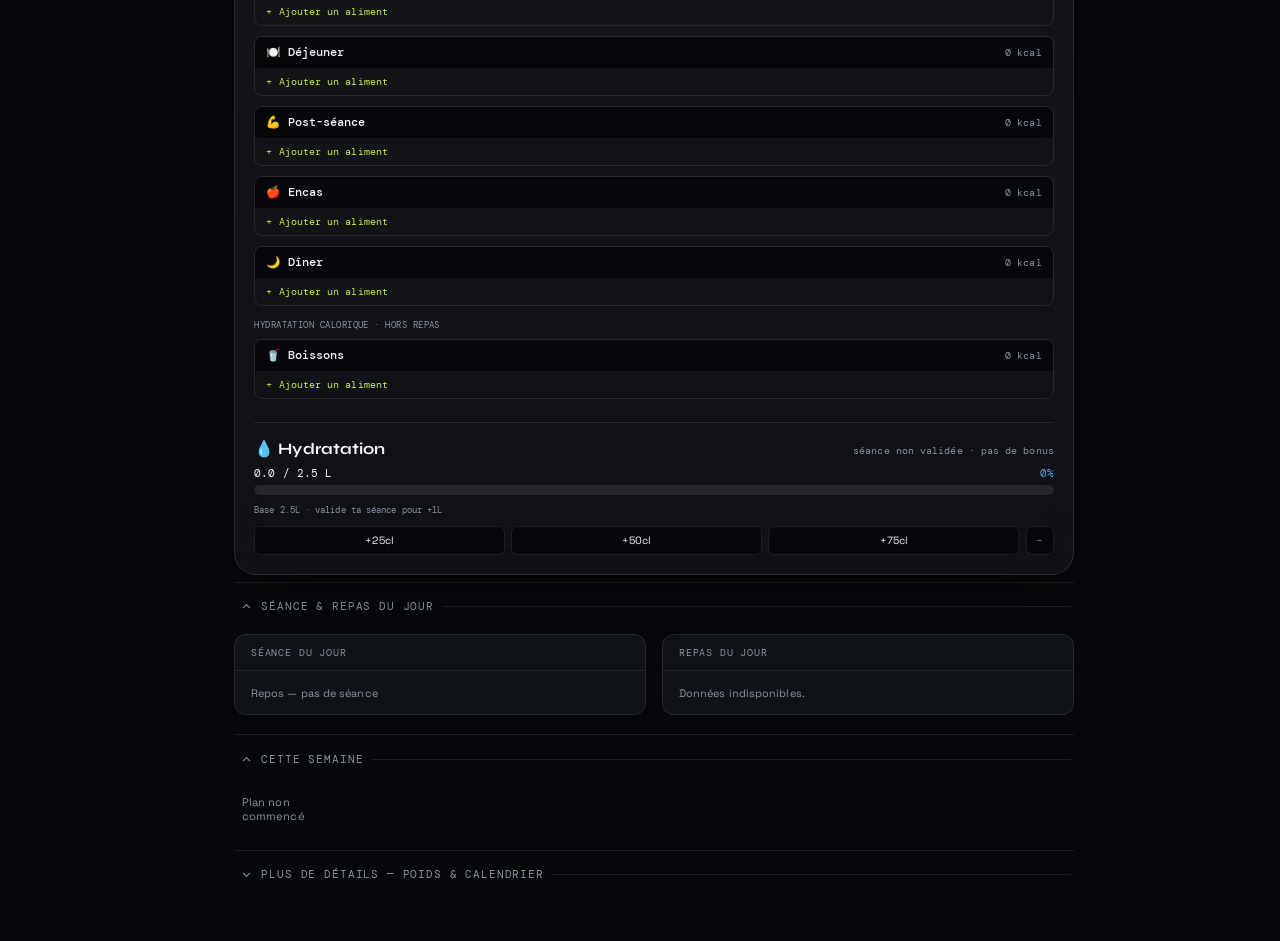
==== commit 376462a5: "feat(fiabilite): sync serveur des cles recettes/plan repas/intention/coach + fraicheur donnees Garmi" ====
--- a/index.html
+++ b/index.html
@@ -5878,7 +5878,12 @@
       var data = await r.json();
       renderData(data);
       var syncTime = data.last_sync ? new Date(data.last_sync).toLocaleString('fr-FR', {hour:'2-digit', minute:'2-digit', day:'2-digit', month:'2-digit'}) : '';
-      setStatus('connected', 'connecté · ' + syncTime);
+      // Fraîcheur : des données servies mais périmées passaient pour « connecté »
+      // (source des fausses alertes « Garmin cassé »). On évalue l'âge réel.
+      var ageH = data.last_sync ? (Date.now() - new Date(data.last_sync).getTime()) / 3600000 : null;
+      if (ageH != null && ageH >= 48) setStatus('error', 'données d\'il y a ' + Math.round(ageH) + ' h · sync en panne ?');
+      else if (ageH != null && ageH >= 24) setStatus('stale', 'données d\'il y a ' + Math.round(ageH) + ' h');
+      else setStatus('connected', 'connecté · ' + syncTime);
     } catch (err) {
       setStatus('error', 'erreur de sync');
       console.error('Garmin fetch error:', err);
@@ -5893,15 +5898,18 @@
     if (dot) {
       dot.style.background = state === 'connected' ? 'var(--green, #5ec27a)' :
                               state === 'error'     ? 'var(--red, #ef4444)' :
+                              state === 'stale'     ? 'var(--orange, #e8a020)' :
                               state === 'syncing'   ? 'var(--orange, #e8a020)' : 'var(--muted, #5e6068)';
     }
     if (txt) txt.textContent = text;
-    if (badge) badge.style.display = (state === 'connected') ? 'none' : '';
+    // stale = données présentes mais vieilles : on affiche quand même les métriques (pas le badge démo)
+    if (badge) badge.style.display = (state === 'connected' || state === 'stale') ? 'none' : '';
     // Bouton refresh : visible si connecté / en sync / erreur ; flèche colorée selon l'état, et seule la flèche tourne pendant la sync
     if (refreshBtn) {
-      refreshBtn.style.display = (state === 'connected' || state === 'syncing' || state === 'error') ? '' : 'none';
+      refreshBtn.style.display = (state === 'connected' || state === 'stale' || state === 'syncing' || state === 'error') ? '' : 'none';
       refreshBtn.style.color = state === 'connected' ? 'var(--green, #5ec27a)' :
                                state === 'error'     ? 'var(--red, #ef4444)' :
+                               state === 'stale'     ? 'var(--orange, #e8a020)' :
                                state === 'syncing'   ? 'var(--orange, #e8a020)' : '';
       if (state === 'syncing') refreshBtn.classList.add('syncing');
       else refreshBtn.classList.remove('syncing');
@@ -8356,7 +8364,7 @@
   var pendingAction = null;  // action en attente de validation
 
   function loadThread(){ try { var a=JSON.parse(localStorage.getItem(THREAD_KEY)||'[]'); return Array.isArray(a)?a:[]; } catch(e){ return []; } }
-  function saveThread(){ try { localStorage.setItem(THREAD_KEY, JSON.stringify(thread.slice(-60))); } catch(e){} }
+  function saveThread(){ try { localStorage.setItem(THREAD_KEY, JSON.stringify(thread.slice(-60))); } catch(e){} try { if (window.CCCSync) CCCSync.pushState('coach_thread', thread.slice(-60)); } catch(e){} }
   function pushThread(role, text){ thread.push({role:role, text:text}); saveThread(); }
 
   function todayKey() {
@@ -9795,7 +9803,7 @@
     running = true;
     var changed = false;
     try {
-      var keys = ['plan_overrides', 'done', 'foods_custom', 'weight_log', 'day_overrides', 'recup_hist', 'feel_hist', 'profile', 'sport_mode', 'nutri_objective', 'accent', 'textsize', 'style', 'theme', 'logo', 'shoe_cats'];
+      var keys = ['plan_overrides', 'done', 'foods_custom', 'weight_log', 'day_overrides', 'recup_hist', 'feel_hist', 'profile', 'sport_mode', 'nutri_objective', 'accent', 'textsize', 'style', 'theme', 'logo', 'shoe_cats', 'recipes', 'weekplan', 'shopping_checked', 'intention', 'coach_thread'];
       var res = await Promise.all(keys.map(function(k){ return reconcileState(k).catch(function(){ return false; }); }));
       if (res.some(Boolean)) changed = true;
 
@@ -9868,7 +9876,7 @@
   function foodsFn(){ try { return (window.__nutriGetFoods && window.__nutriGetFoods()) || []; } catch(e){ return []; } }
   function uid(){ return 'r' + Date.now().toString(36) + Math.floor(Math.random()*1e4).toString(36); }
   function esc(s){ return String(s==null?'':s).replace(/&/g,'&amp;').replace(/</g,'&lt;').replace(/>/g,'&gt;').replace(/"/g,'&quot;'); }
-  function save(a){ try { localStorage.setItem(KEY, JSON.stringify(a)); } catch(e){} }
+  function save(a){ try { localStorage.setItem(KEY, JSON.stringify(a)); } catch(e){} try { if (window.CCCSync) CCCSync.pushState('recipes', a); } catch(e){} }
   function load(){
     var a = null;
     try { a = JSON.parse(localStorage.getItem(KEY) || 'null'); } catch(e){ a = null; }
@@ -10194,7 +10202,7 @@
   }
   function foods(){ try { return (window.__nutriGetFoods && window.__nutriGetFoods()) || []; } catch(e){ return []; } }
   function loadPlan(){ var o=null; try { o=JSON.parse(localStorage.getItem(WK_KEY)||'null'); } catch(e){} return (o&&typeof o==='object')?o:{}; }
-  function savePlan(o){ try { localStorage.setItem(WK_KEY, JSON.stringify(o)); } catch(e){} }
+  function savePlan(o){ try { localStorage.setItem(WK_KEY, JSON.stringify(o)); } catch(e){} try { if (window.CCCSync) CCCSync.pushState('weekplan', o); } catch(e){} }
   function assign(dateStr, slot, recipeId){ var o=loadPlan(); if(!o[dateStr]) o[dateStr]={}; if(recipeId) o[dateStr][slot]=recipeId; else delete o[dateStr][slot]; savePlan(o); }
   function tot(r){ var s=0; if(r)(r.items||[]).forEach(function(i){ s+=i.kcal||0; }); return Math.round(s); }
   function curWeekIdx(){
@@ -10303,7 +10311,7 @@
     return parts.join(' + ')||'—';
   }
   function loadChecks(){ var o=null; try{ o=JSON.parse(localStorage.getItem(SHOP_KEY)||'null'); }catch(e){} return (o&&typeof o==='object')?o:{}; }
-  function saveChecks(o){ try{ localStorage.setItem(SHOP_KEY, JSON.stringify(o)); }catch(e){} }
+  function saveChecks(o){ try{ localStorage.setItem(SHOP_KEY, JSON.stringify(o)); }catch(e){} try{ if (window.CCCSync) CCCSync.pushState('shopping_checked', o); }catch(e){} }
   function openShop(){
     var items=buildShop(), groups={};
     items.forEach(function(it){ var c=catOf(it.food); if(!groups[c]) groups[c]=[]; groups[c].push(it); });
@@ -11469,6 +11477,7 @@
       var whyT=null;
       why.addEventListener('input', function(){
         try{ localStorage.setItem('ccc_intention', why.value.trim()); }catch(e){}
+        try{ if (window.CCCSync) CCCSync.pushState('intention', why.value.trim()); }catch(e){}
         if(whyT) clearTimeout(whyT);
         whyT=setTimeout(function(){ saveFeel({ rpe:parseInt(rpe.value,10)||0, pain:parseInt(pain.value,10)||0, zone:zone.value||'', why:why.value.trim(), ts:Date.now() }); scheduleHubRefresh(); }, 1200);
       });
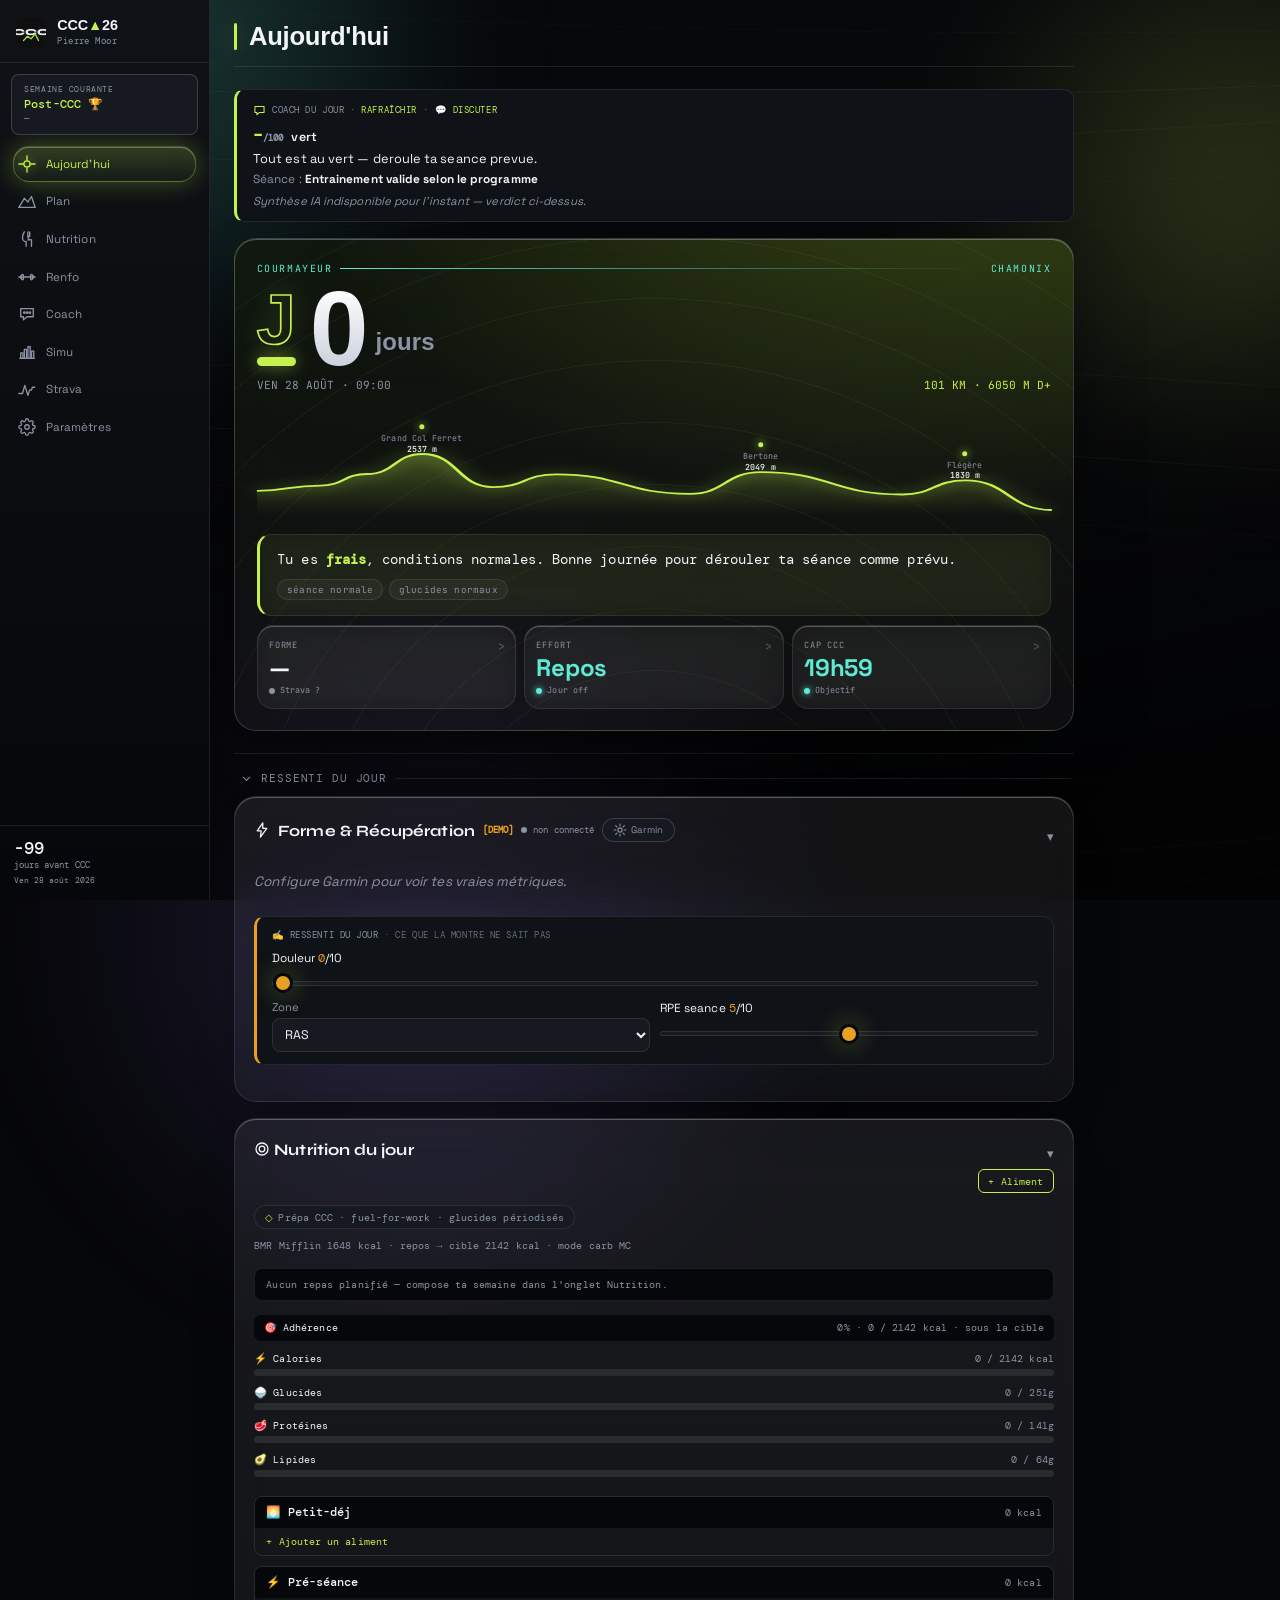
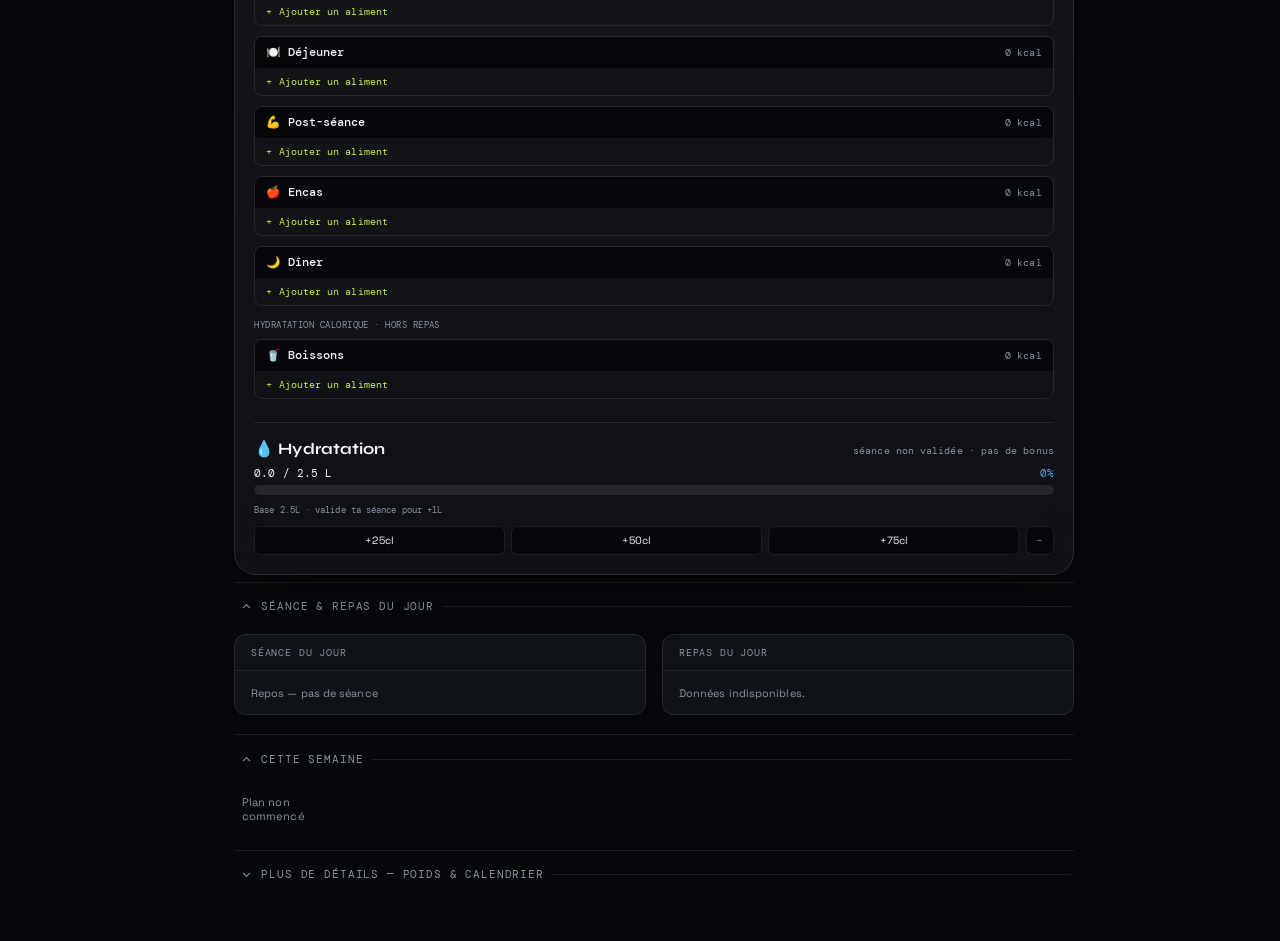
==== commit e87dbad4: "feat(course): MODE COURSE jour J (pointage, marge barriere live, nutrition par troncon, offline) + b" ====
--- a/index.html
+++ b/index.html
@@ -1709,6 +1709,36 @@
   #raceplan .check .bx.on{background:var(--accent);border-color:var(--accent)}
   #raceplan .sub-h{font-family:'JetBrains Mono';font-size:.54rem;text-transform:uppercase;letter-spacing:.08em;color:var(--accent);margin:.7rem 0 .3rem}
   #raceplan .note{font-family:'JetBrains Mono';font-size:.58rem;color:var(--muted);line-height:1.5;margin-top:.4rem}
+  /* ── MODE COURSE : ecran jour J, texte geant, contraste max, zero animation ── */
+  #raceplan .rm-openbtn{display:block;width:100%;min-height:54px;margin-top:.8rem;background:var(--accent);border:0;border-radius:14px;color:#101400;font-weight:700;font-size:1.05rem;cursor:pointer;font-family:'Satoshi',system-ui,sans-serif}
+  #racemode{position:fixed;inset:0;z-index:1100;background:#000;display:none;flex-direction:column;font-family:'Satoshi',system-ui,sans-serif;color:#fff}
+  #racemode.open{display:flex}
+  #racemode .rm-top{display:flex;align-items:flex-start;justify-content:space-between;padding:calc(env(safe-area-inset-top,0px) + .9rem) 1rem .6rem;border-bottom:1px solid #26272b}
+  #racemode .rm-kick{font-family:'JetBrains Mono',monospace;font-size:.6rem;letter-spacing:.14em;text-transform:uppercase;color:#c5f24e}
+  #racemode .rm-clock{font-family:'Clash Display','Satoshi',sans-serif;font-weight:700;font-size:2rem;line-height:1.1}
+  #racemode .rm-close{min-width:48px;min-height:48px;background:#151619;border:1px solid #2a2b30;border-radius:12px;color:#fff;font-size:1.15rem;cursor:pointer}
+  #racemode .rm-body{flex:1;overflow-y:auto;-webkit-overflow-scrolling:touch;padding:1.1rem 1rem 1.2rem}
+  #racemode .rm-next-kick{font-family:'JetBrains Mono',monospace;font-size:.66rem;letter-spacing:.14em;text-transform:uppercase;color:#9aa0ab;margin-bottom:.3rem}
+  #racemode .rm-name{font-family:'Clash Display','Satoshi',sans-serif;font-weight:700;font-size:2.3rem;line-height:1.05;margin-bottom:.7rem}
+  #racemode .rm-grid{display:grid;grid-template-columns:1fr 1fr;gap:.6rem;margin-bottom:.8rem}
+  #racemode .rm-cell{background:#101114;border:1px solid #26272b;border-radius:14px;padding:.7rem .8rem}
+  #racemode .rm-cell .l{font-family:'JetBrains Mono',monospace;font-size:.58rem;letter-spacing:.1em;text-transform:uppercase;color:#9aa0ab}
+  #racemode .rm-cell .v{font-family:'Clash Display','Satoshi',sans-serif;font-weight:700;font-size:1.7rem;margin-top:.15rem}
+  #racemode .rm-marge{background:#101114;border:1px solid #26272b;border-radius:16px;padding:.9rem;text-align:center;margin-bottom:.8rem}
+  #racemode .rm-marge .l{font-family:'JetBrains Mono',monospace;font-size:.62rem;letter-spacing:.12em;text-transform:uppercase;color:#9aa0ab}
+  #racemode .rm-marge .v{font-family:'Clash Display','Satoshi',sans-serif;font-weight:700;font-size:3.6rem;line-height:1.05}
+  #racemode .rm-marge .s{font-size:.95rem;color:#c9ccd4;margin-top:.15rem}
+  #racemode .ok{color:#c5f24e}
+  #racemode .warn{color:#f5a623}
+  #racemode .bad{color:#ff5a5a}
+  #racemode .rm-nut{background:#15170d;border:1px solid #3a4218;border-radius:14px;padding:.8rem .9rem;font-size:1.02rem;line-height:1.5;color:#e8ecdc;margin-bottom:.9rem}
+  #racemode .rm-nut b{color:#c5f24e}
+  #racemode .rm-btn{display:block;width:100%;min-height:64px;background:#c5f24e;border:0;border-radius:16px;color:#101400;font-family:'Satoshi',system-ui,sans-serif;font-weight:700;font-size:1.25rem;cursor:pointer;margin-bottom:.7rem}
+  #racemode .rm-sub{display:flex;justify-content:space-between;align-items:center;gap:.6rem;font-size:.85rem;color:#9aa0ab}
+  #racemode .rm-undo{background:transparent;border:1px solid #2a2b30;border-radius:10px;color:#9aa0ab;min-height:44px;padding:0 .8rem;cursor:pointer;font-size:.8rem}
+  #racemode .rm-rest{font-family:'JetBrains Mono',monospace;font-size:.72rem;color:#9aa0ab;margin:.2rem 0 .9rem}
+  #racemode .rm-foot{padding:.6rem 1rem calc(env(safe-area-inset-bottom,0px) + .6rem);border-top:1px solid #26272b;font-size:.72rem;line-height:1.45;color:#9aa0ab}
+  #racemode .rm-foot b{color:#fff}
   </style>
   <div id="raceplan">
   <div class="hero">
@@ -1726,17 +1756,18 @@
       <span class="val" id="tgtval">19h59</span>
     </div>
     <div class="note" id="tgtnote"></div>
+    <button class="rm-openbtn" id="rm-openbtn">&#127937; MODE COURSE &#8594;</button>
   </div>
 
   <div class="card assist-card">
     <div class="assist-head"><span class="ico">&#128101;</span> Ou ton equipe t'attend</div>
-    <div class="note" style="margin-top:.4rem">Assistance perso autorisee <b style="color:var(--text)">uniquement</b> sur ces points (regle UTMB, a confirmer avec le road-book 2026). Prevois-y rechange, ravito perso et un boost de moral.</div>
+    <div class="note" style="margin-top:.4rem">Assistance perso autorisee <b style="color:var(--text)">uniquement</b> sur ces points (<b style="color:var(--text)">confirme 2026</b> : Champex-Lac et Vallorcine, PAS Trient). 1 seule personne, zone dediee, sac 30 L max. Prevois-y rechange, ravito perso et un boost de moral.</div>
     <div id="assiststrip" class="astrip"></div>
   </div>
 
   <div class="warn">
     <span>&#9888;</span>
-    <span>Distances, altitudes et barrieres <b>calees sur le profil officiel UTMB</b>. Le road-book definitif CCC 2026 sortira quelques mois avant la course : on ajustera si les horaires bougent.</span>
+    <span>Barrieres = <b>references officielles des editions recentes</b> (affichees par l'organisateur, verifiees le 27/07/2026), calculees sur la <b>derniere vague (09:30)</b>. Regle UTMB : il faut <b>QUITTER le poste avant l'heure barriere</b>. Guide Coureur 2026 attendu debut aout : on ajustera si ca bouge.</span>
   </div>
 
   <div class="card profcard" id="profcard">
@@ -1776,9 +1807,9 @@
     <details><summary>Materiel obligatoire &amp; drop bags</summary>
       <div class="sub-h">Sac obligatoire UTMB (porte tout du depart a l'arrivee)</div>
       <div id="matlist"></div>
-      <div class="sub-h">Sac base vie Champex (km 55)</div>
+      <div class="sub-h">Sac assistance Champex (remis par ton equipe, 30 L max)</div>
       <div id="droplist"></div>
-      <div class="note">La liste officielle exacte est publiee dans le reglement CCC. Verifie le controle materiel avant le depart.</div>
+      <div class="note">Liste officielle 2026 (document UTMB, verifie le 27/07/2026). Des kits chaleur/froid ADDITIONNELS peuvent etre actives selon la meteo annoncee : verifie l'email UTMB la veille. Controles possibles a tout moment.</div>
     </details>
   </div>
   </div>
@@ -1799,6 +1830,18 @@
     <div class="pd-hint">Glisse horizontalement pour parcourir la course &#8594;</div>
   </div>
 
+  <div id="racemode">
+    <div class="rm-top">
+      <div>
+        <div class="rm-kick">Mode course &#183; CCC 2026</div>
+        <div class="rm-clock" id="rmclock">--:--</div>
+      </div>
+      <button class="rm-close" id="rmclose" aria-label="Fermer">&#10005;</button>
+    </div>
+    <div class="rm-body" id="rmbody"></div>
+    <div class="rm-foot">Barrieres = references officielles recentes (derniere vague 09:30), a confirmer au Guide Coureur 2026. <b>Quitte chaque poste avant l'heure barriere.</b> Fonctionne 100 % hors-ligne.</div>
+  </div>
+
   <script>
   (function(){
   'use strict';
@@ -1811,11 +1854,11 @@
     {n:'Grand Col Ferret',  km:30.5,  alt:2537, dp:2720, type:'point',  co:null,      assist:false, rav:'none',  r:'Point haut 2537 m, frontiere Italie / Suisse'},
     {n:'La Fouly',          km:40.9,  alt:1600, dp:2770, type:'ravito', co:11*60+15,  assist:false, rav:'full',  r:'C3 - Ravito complet'},
     {n:'Champex-Lac',       km:54.8,  alt:1477, dp:3200, type:'base',   co:14*60+15,  assist:true,  rav:'base',  r:'C4 - BASE VIE : sac perso + assistance equipe autorisee'},
-    {n:"Plan de l'Au",      km:60.0,  alt:1340, dp:3280, type:'point',  co:null,      assist:false, rav:'water', r:'Avant la montee de Bovine'},
+    {n:"Plan de l'Au",      km:60.0,  alt:1340, dp:3280, type:'point',  co:15*60+15,  assist:false, rav:'water', r:'Avant la montee de Bovine'},
     {n:'Trient',            km:71.4,  alt:1300, dp:4200, type:'ravito', co:19*60+0,   assist:false, rav:'full',  r:'C5 - Ravito complet (pas d assistance perso ici)'},
     {n:'Vallorcine',        km:83.3,  alt:1264, dp:5030, type:'ravito', co:22*60+15,  assist:true,  rav:'full',  r:'C6 - Dernier ravito complet + assistance equipe autorisee'},
     {n:'La Flegere',        km:94.7,  alt:1877, dp:6000, type:'ravito', co:25*60+45,  assist:false, rav:'water', r:'Ravito leger avant la descente finale sur Chamonix'},
-    {n:'Chamonix',          km:101.9, alt:1035, dp:6050, type:'finish', co:26*60+30,  assist:false, rav:'finish',r:'C7 - ARRIVEE'}
+    {n:'Chamonix',          km:101.9, alt:1035, dp:6050, type:'finish', co:27*60,     assist:false, rav:'finish',r:'C7 - ARRIVEE (limite 12:00 : 26h30 comptees depuis la DERNIERE vague 09:30)'}
   ];
   var PROFILE = [
     [0,1191],[4,1900],[7.7,2584],[10,2100],[13.7,1989],[16,1840],[19.2,2025],[22.5,1900],
@@ -2054,7 +2097,99 @@
   }
   function openProfDetail(){ var pd=document.getElementById('profdetail'); if(pd.parentElement!==document.body) document.body.appendChild(pd); /* sort du stacking context de main (nav flottante z300) */ pd.classList.add('open'); document.body.style.overflow='hidden'; buildPdFilters(); requestAnimationFrame(drawProfDetail); }
   function closeProfDetail(){ document.getElementById('profdetail').classList.remove('open'); document.body.style.overflow=''; }
-  var MAT=['Veste impermeable a capuche, coutures etanchees','Pantalon ou collant long (jambes couvertes)','Reserve d\'eau 1 L minimum','Gobelet personnel (pas de gobelet aux ravitos)','Couverture de survie 1,4 x 2 m','Sifflet','Bande adhesive elastique (bandage)','Reserve alimentaire de secours','Frontale + piles de rechange','Telephone portable charge','Bonnet','Gants chauds impermeables','Veste chaude 2e couche (selon meteo montagne)','2 bouteilles / flasks + poche','Carte d\'identite / passeport'];
+
+  /* ── MODE COURSE : ecran jour J. Offline (heure systeme + donnees inline),
+     pointage manuel a chaque poste, marge barriere en direct. Zero animation. ── */
+  var RACE0 = new Date(2026, 7, 28, 9, 0, 0);   // depart vague 09:00, heure locale
+  var RM_KEY = 'ccc_race_state';
+  var SEGNUT = ['',
+    'Grosse montee vers la Tete de la Tronche (2584 m) : 2 prises par heure des le depart, bois regulierement, <b>pas d\'eau avant Bertone</b>.',
+    'Sentier balcon roulant : 2 prises par heure, finis une flasque. <b>Eau au refuge Bonatti</b>.',
+    'Descente douce vers le val Ferret : mange du <b>solide</b> tant que ca roule. <b>Ravito complet a Arnouvaz</b> : refais toutes les flasques avant le Ferret.',
+    'Montee du Grand Col Ferret (+770 m) : gels plutot que solide, petites gorgees frequentes, <b>sels si chaleur</b>. Rien au sommet.',
+    'Tres longue descente vers La Fouly : <b>le troncon ou l\'on oublie de manger</b>, 2 prises par heure quand meme. Ravito complet + Naak a La Fouly.',
+    'Vallee roulante puis bosse finale : digere du solide, vise <b>Champex = base vie</b> : vrai repas + ton equipe (sac 30 L).',
+    'Sortie de Champex a plat : 20 min pour digerer, flasques pleines avant <b>Bovine</b>.',
+    'Bovine, le mur de la nuit (+650 m raides) : 1 gel au pied, <b>cafeine ici si coup de mou</b>. Ravito complet a Trient.',
+    'Les Tseppes de nuit (+630 m) : sels + cafeine. <b>Vallorcine = dernier vrai ravito + ton equipe</b>.',
+    'Derniere grosse montee vers La Flegere (+610 m) : 1 gel au pied, 1 a mi-pente. <b>Dernier point d\'eau a La Flegere</b>.',
+    'Descente finale sur Chamonix : reste lucide, ne te blesse pas, bois ce qui reste. <b>Savoure</b>.'];
+  function rmState(){ try { var s = JSON.parse(localStorage.getItem(RM_KEY) || '{}'); if (!s.passed) s.passed = {}; return s; } catch(e){ return {passed:{}}; } }
+  function rmSave(s){ try { localStorage.setItem(RM_KEY, JSON.stringify(s)); } catch(e){} try { if (window.CCCSync) CCCSync.pushState('race_state', s); } catch(e){} }
+  function rmLast(s){ var m = -1; for (var k in s.passed) { var i = parseInt(k, 10); if (i > m) m = i; } return m; }
+  function rmFmtClock(d){ return ('0' + d.getHours()).slice(-2) + ':' + ('0' + d.getMinutes()).slice(-2); }
+  function rmFmtDur(min){ var neg = min < 0; min = Math.abs(Math.round(min)); var h = Math.floor(min / 60), m = min % 60; return (neg ? '-' : '+') + h + 'h' + ('0' + m).slice(-2); }
+  function rmBarrierDate(co){ return new Date(RACE0.getTime() + co * 60000); }
+  function rmRender(){
+    var body = document.getElementById('rmbody'); if (!body) return;
+    var clk = document.getElementById('rmclock'); if (clk) clk.textContent = rmFmtClock(new Date());
+    var s = rmState(), last = rmLast(s), now = Date.now(), N = CP.length, h = '';
+    if (last >= N - 1) {
+      var t0 = s.passed[0] || RACE0.getTime(), tf = s.passed[N - 1] || now;
+      h = '<div class="rm-next-kick">Arrivee</div><div class="rm-name">Chamonix &#127937;</div>'
+        + '<div class="rm-marge"><div class="l">Temps final</div><div class="v ok">' + rmFmtDur((tf - t0) / 60000).replace('+', '') + '</div><div class="s">BRAVO. 101,9 km &#183; 6050 m D+</div></div>'
+        + '<div class="rm-sub"><span>Pointages enregistres : ' + Object.keys(s.passed).length + '</span><button class="rm-undo" data-rmact="reset">Remise a zero</button></div>';
+      body.innerHTML = h; return;
+    }
+    var nextIdx = last + 1, next = CP[nextIdx];
+    var bIdx = null;
+    for (var i = nextIdx; i < N; i++) { if (CP[i].co != null) { bIdx = i; break; } }
+    var margin = null, bAt = null;
+    if (bIdx != null) { bAt = rmBarrierDate(CP[bIdx].co); margin = (bAt.getTime() - now) / 60000; }
+    var mCls = margin == null ? 'ok' : (margin >= 90 ? 'ok' : (margin >= 45 ? 'warn' : 'bad'));
+    if (last < 0) {
+      var toStart = (RACE0.getTime() - now) / 60000;
+      h = '<div class="rm-next-kick">Depart &#183; vendredi 28 aout &#183; vague 09:00</div><div class="rm-name">Courmayeur</div>'
+        + '<div class="rm-marge"><div class="l">' + (toStart >= 0 ? 'Depart dans' : 'Depart depuis') + '</div><div class="v ok">' + rmFmtDur(Math.abs(toStart)).replace('+', '') + '</div><div class="s">Barrieres calculees sur la derniere vague (09:30)</div></div>'
+        + '<div class="rm-nut"><b>Avant le depart :</b> petit-dej 3 h avant, 500 ml d\'eau, flasques pleines, 2 frontales verifiees, LiveTrail lance, roaming actif.</div>'
+        + '<button class="rm-btn" data-rmact="point">DEPART PRIS &#10003;</button>';
+      body.innerHTML = h; return;
+    }
+    var from = CP[last];
+    var dKm = (next.km - from.km), dDp = Math.max(0, next.dp - from.dp);
+    var restKm = (CP[N - 1].km - from.km), restDp = Math.max(0, CP[N - 1].dp - from.dp);
+    h = '<div class="rm-next-kick">Prochain point</div><div class="rm-name">' + next.n + '</div>'
+      + '<div class="rm-grid">'
+      + '<div class="rm-cell"><div class="l">Distance</div><div class="v">' + dKm.toFixed(1).replace('.', ',') + ' km</div></div>'
+      + '<div class="rm-cell"><div class="l">D+ du troncon</div><div class="v">+' + dDp + ' m</div></div>'
+      + '</div>';
+    if (bIdx != null) {
+      var bLabel = (bIdx === nextIdx ? 'Marge barriere ' + CP[bIdx].n : 'Prochaine barriere : ' + CP[bIdx].n);
+      var bDay = bAt.getDate() === 29 ? ' (sam)' : '';
+      h += '<div class="rm-marge"><div class="l">' + bLabel + ' &#183; ' + rmFmtClock(bAt) + bDay + '</div><div class="v ' + mCls + '">' + rmFmtDur(margin) + '</div><div class="s">Il faut QUITTER le poste avant l\'heure barriere</div></div>';
+    }
+    h += '<div class="rm-nut">' + (SEGNUT[nextIdx] || '') + '</div>'
+      + '<button class="rm-btn" data-rmact="point">' + next.n.toUpperCase() + ' ATTEINT &#10003;</button>'
+      + '<div class="rm-rest">Reste ' + restKm.toFixed(1).replace('.', ',') + ' km &#183; +' + restDp + ' m D+ depuis ' + from.n + '</div>'
+      + '<div class="rm-sub"><span>Dernier pointage : ' + from.n + (s.passed[last] ? ' ' + rmFmtClock(new Date(s.passed[last])) : '') + '</span><button class="rm-undo" data-rmact="undo">Annuler</button></div>';
+    body.innerHTML = h;
+  }
+  var rmTimer = null;
+  function openRaceMode(){
+    var rm = document.getElementById('racemode');
+    if (rm.parentElement !== document.body) document.body.appendChild(rm); /* sort du stacking context de main */
+    rm.classList.add('open'); document.body.style.overflow = 'hidden';
+    rmRender();
+    if (rmTimer) clearInterval(rmTimer);
+    rmTimer = setInterval(rmRender, 30000);
+  }
+  function closeRaceMode(){
+    document.getElementById('racemode').classList.remove('open');
+    document.body.style.overflow = '';
+    if (rmTimer) { clearInterval(rmTimer); rmTimer = null; }
+  }
+  document.addEventListener('click', function(e){
+    if (e.target.closest('#rm-openbtn')) { openRaceMode(); return; }
+    if (!e.target.closest('#racemode')) return;
+    if (e.target.closest('#rmclose')) { closeRaceMode(); return; }
+    var act = e.target.closest('[data-rmact]'); if (!act) return;
+    var a = act.getAttribute('data-rmact'), s = rmState();
+    if (a === 'point') { s.passed[rmLast(s) + 1] = Date.now(); rmSave(s); rmRender(); }
+    else if (a === 'undo') { var l = rmLast(s); if (l >= 0 && confirm('Annuler le pointage de ' + CP[l].n + ' ?')) { delete s.passed[l]; rmSave(s); rmRender(); } }
+    else if (a === 'reset') { if (confirm('Remettre le mode course a zero ?')) { rmSave({passed: {}}); rmRender(); } }
+  });
+
+  var MAT=['Piece d\'identite originale avec photo','Smartphone charge, app LiveTrail installee, roaming actif (IT/CH/FR), jamais en mode avion','Reserve d\'eau 1 L minimum (1,5 L recommande CCC), recipients refermables','Couverture de survie 1,40 x 2 m minimum','Sifflet','Veste impermeable a capuche avec membrane (min recommande 20 000 Schmerber), coutures etanchees','DEUX lampes frontales en etat de marche, avec secours pour CHACUNE (200 lumens recommande)','Piles ou power bank de secours (5 000 mAh et plus tolere si une lampe reste utilisable)','Sac de course porte du depart a l\'arrivee','Bande elastique auto-adhesive 100 x 6 cm minimum','Casquette, bandana ou tour de cou (protection solaire)','Surpantalon impermeable','2e couche chaude manches longues 180 g et plus (ou sous-couche 110 g + coupe-vent DWR), coton exclu','Bonnet (ou 2e tour de cou multifonction)','Gants chauds et impermeables','Gobelet personnel 15 cl minimum (flasque a couvercle refusee)','Reserve alimentaire (~800 kcal : 2 gels + 2 barres)'];
   var DROP=['Rechange haut + chaussettes seches','Vraie nourriture (riz, soupe salee, ce que tu digeres)','Piles / batterie frontale de rechange','Ravitaillement solide pour la 2e moitie','Baume anti-frottements','Veste plus chaude si nuit fraiche','Charge rapide telephone'];
   function drawChecklists(){
     function box(arr){ return arr.map(function(t){ return '<div class="check"><span class="bx" data-c="1"></span><span>'+t+'</span></div>'; }).join(''); }
@@ -9803,7 +9938,7 @@
     running = true;
     var changed = false;
     try {
-      var keys = ['plan_overrides', 'done', 'foods_custom', 'weight_log', 'day_overrides', 'recup_hist', 'feel_hist', 'profile', 'sport_mode', 'nutri_objective', 'accent', 'textsize', 'style', 'theme', 'logo', 'shoe_cats', 'recipes', 'weekplan', 'shopping_checked', 'intention', 'coach_thread'];
+      var keys = ['plan_overrides', 'done', 'foods_custom', 'weight_log', 'day_overrides', 'recup_hist', 'feel_hist', 'profile', 'sport_mode', 'nutri_objective', 'accent', 'textsize', 'style', 'theme', 'logo', 'shoe_cats', 'recipes', 'weekplan', 'shopping_checked', 'intention', 'coach_thread', 'race_state'];
       var res = await Promise.all(keys.map(function(k){ return reconcileState(k).catch(function(){ return false; }); }));
       if (res.some(Boolean)) changed = true;
 
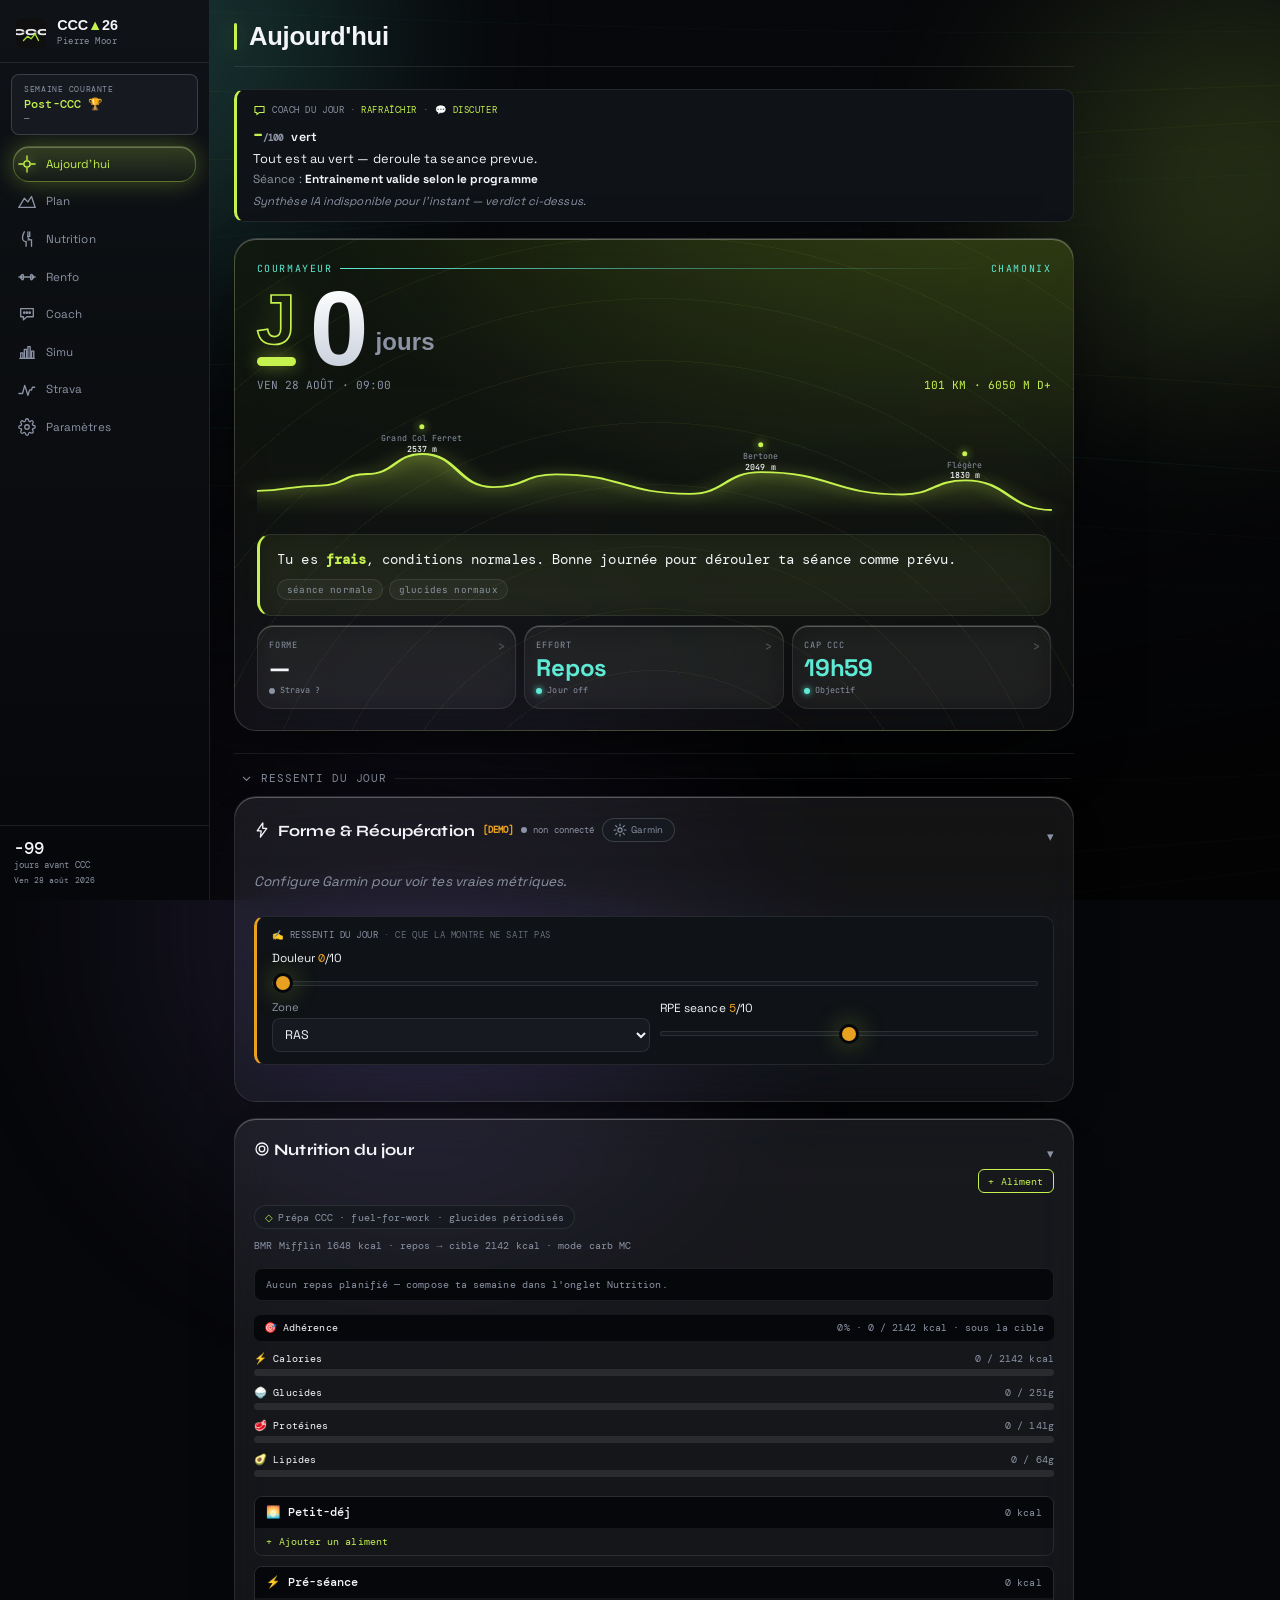
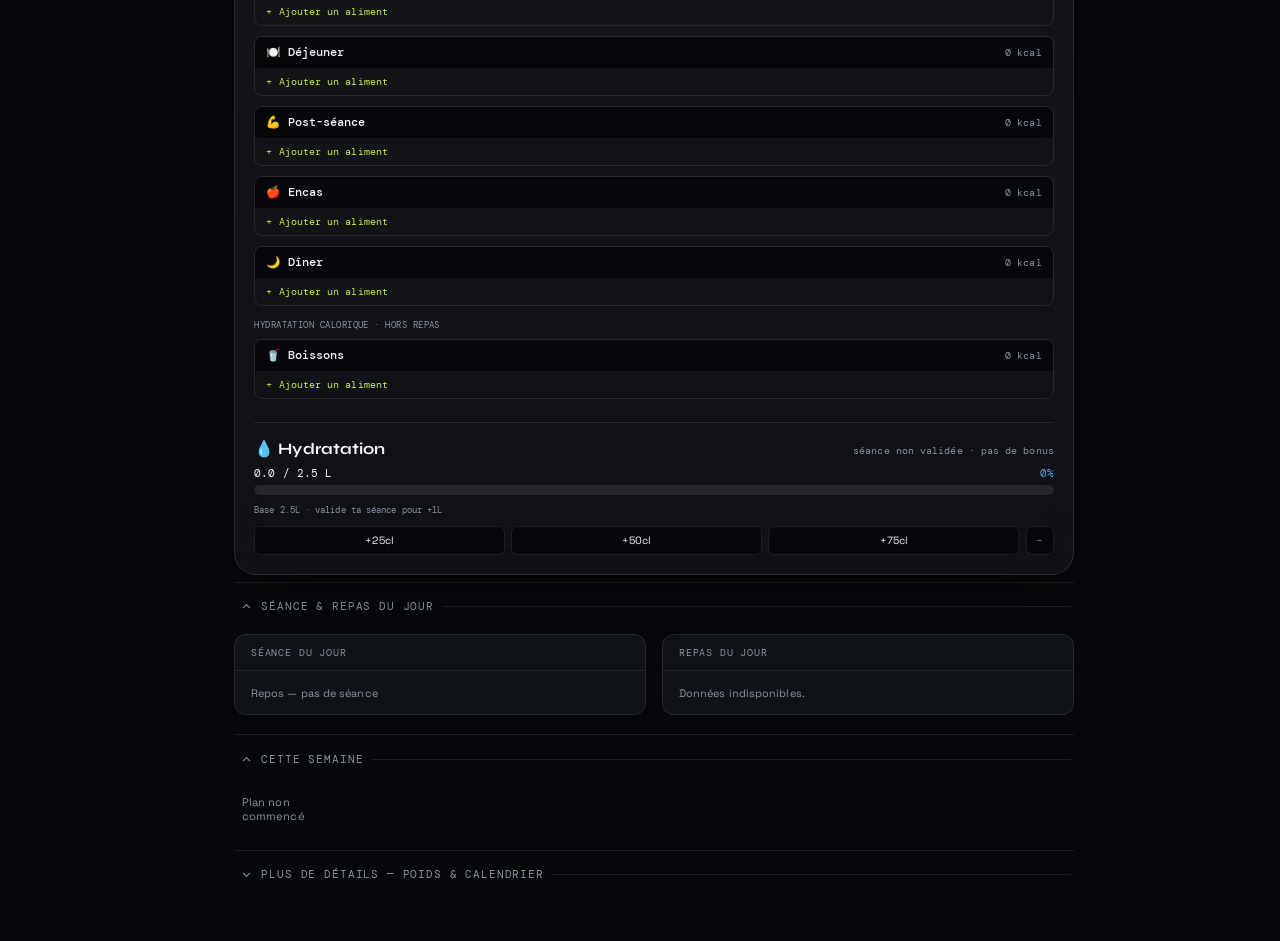
==== commit 4fe2a1e7: "Reglages > Donnees & sauvegarde : lien vers export.html (export du localStorage depuis l app install" ====
--- a/index.html
+++ b/index.html
@@ -2396,7 +2396,7 @@
   <div class="settings-sub" id="set-donnees" style="display:none">
     <button data-setting-back type="button" class="back-link">← Paramètres</button>
     <div class="ptitle">Données & sauvegarde</div>
-    <div style="background:var(--surface,#16171a);border:1px solid var(--border,#242528);border-radius:12px;padding:0.9rem 1rem;margin-top:0.5rem"><div style="font-family:'DM Mono',monospace;font-size:0.56rem;color:var(--muted,#5e6068);line-height:1.5">Bientôt — sauvegarde serveur, sauvegarde manuelle, export, restauration.</div></div>
+    <div style="background:var(--surface,#16171a);border:1px solid var(--border,#242528);border-radius:12px;padding:0.9rem 1rem;margin-top:0.5rem"><div style="font-family:'Syne',sans-serif;font-weight:700;font-size:0.85rem;margin-bottom:0.35rem">Export des données locales</div><div style="font-family:'DM Mono',monospace;font-size:0.56rem;color:var(--muted,#5e6068);line-height:1.5;margin-bottom:0.7rem">Copie intégrale de ce que l'app garde sur cet appareil (repas, plan, réglages…). Tes données sont déjà synchronisées sur le serveur : ceci est une sauvegarde de sécurité en plus. Ouvre-la depuis l'app installée pour exporter les données de l'app installée.</div><a href="export.html" style="display:block;text-align:center;background:var(--accent,#a3e635);color:#141f04;border-radius:8px;padding:0.6rem;font-family:'DM Mono',monospace;font-weight:700;font-size:0.64rem;text-decoration:none">Ouvrir l'export</a></div>
   </div>
   <div class="settings-sub" id="set-historique" style="display:none">
     <button data-setting-back type="button" class="back-link">← Paramètres</button>
